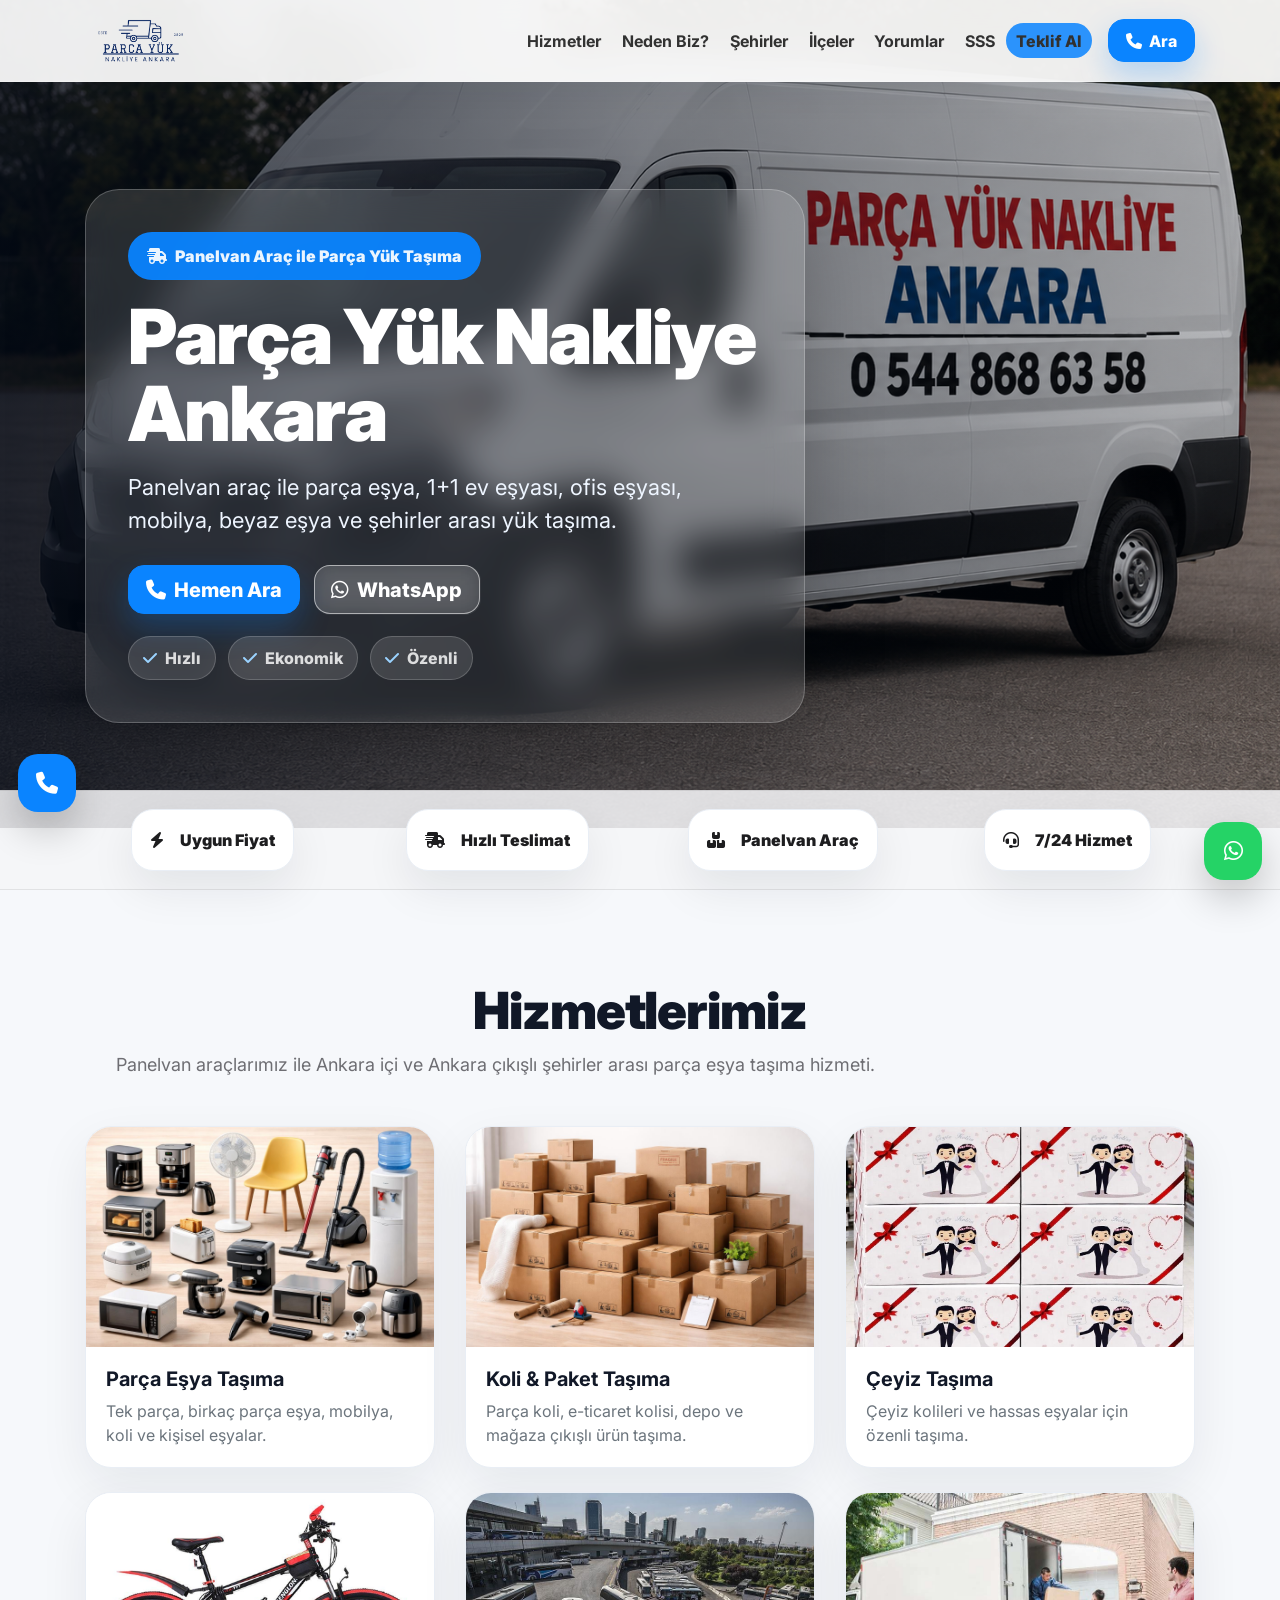
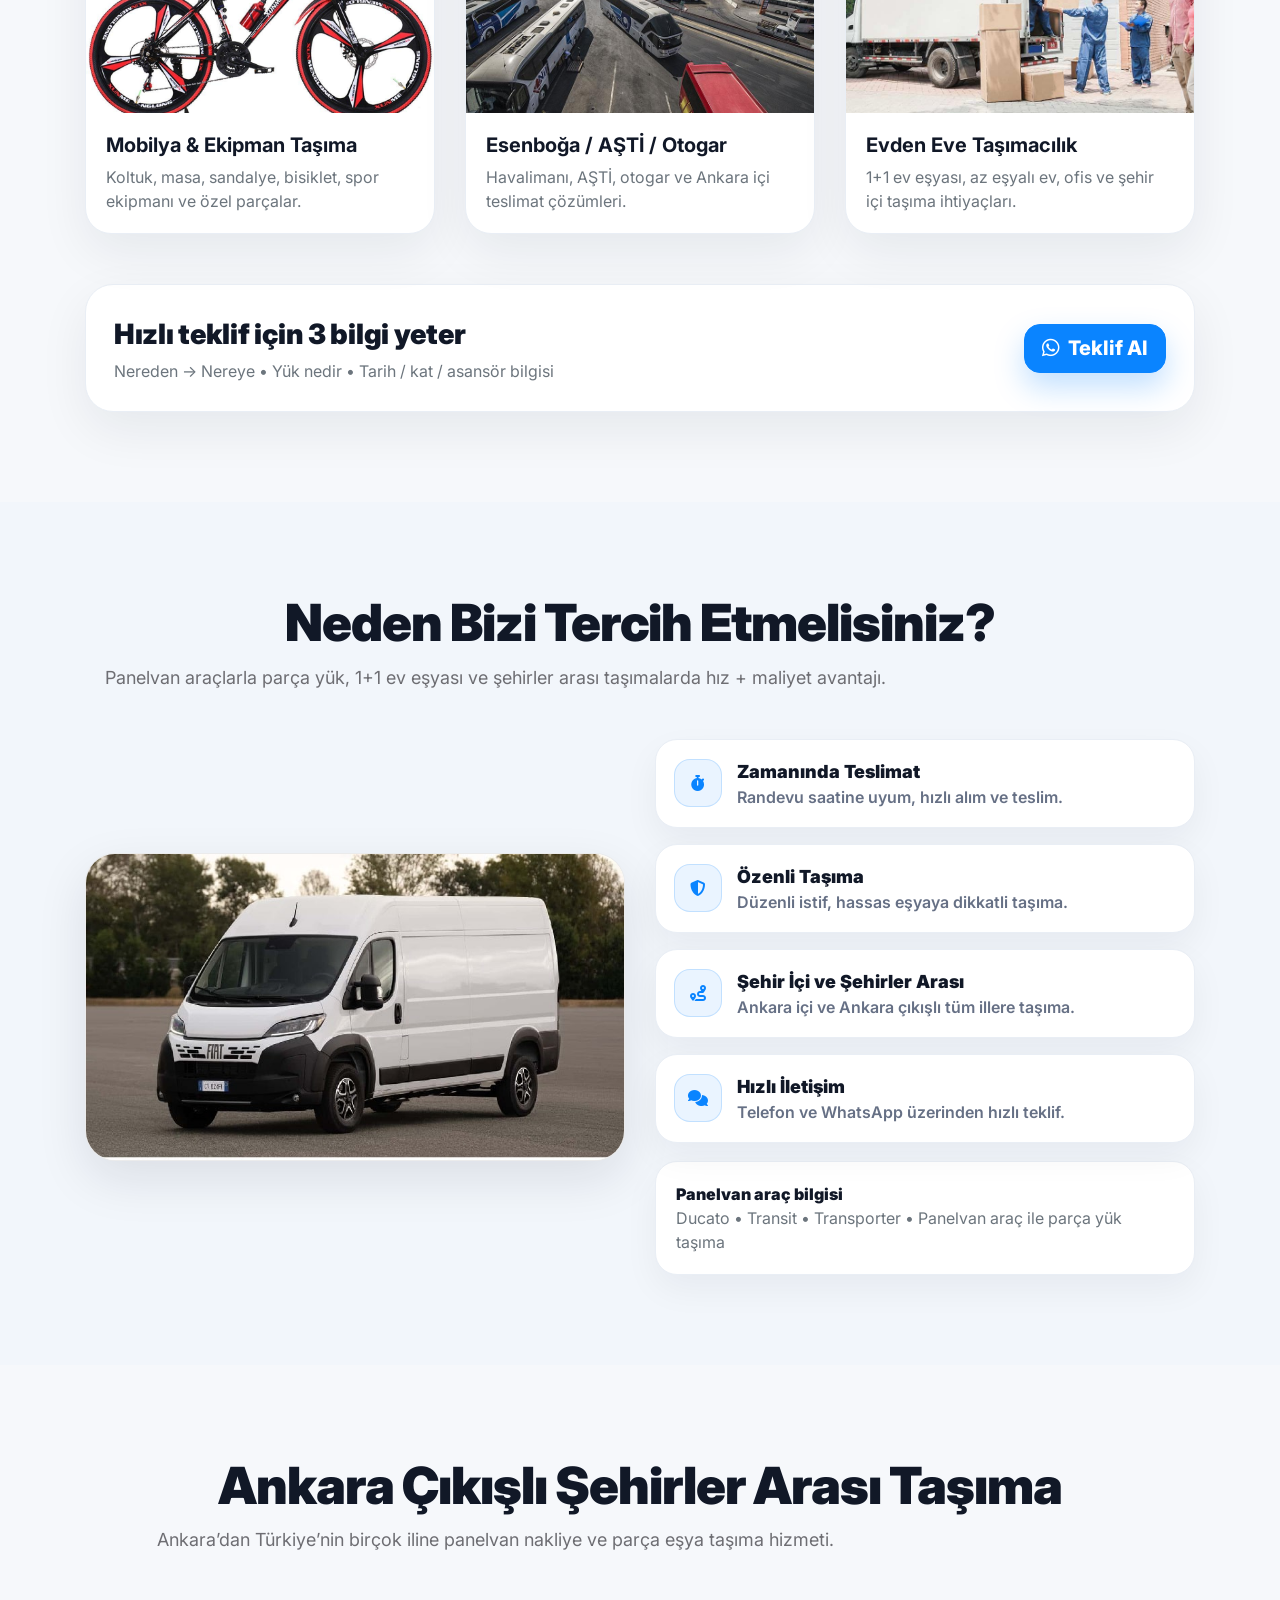
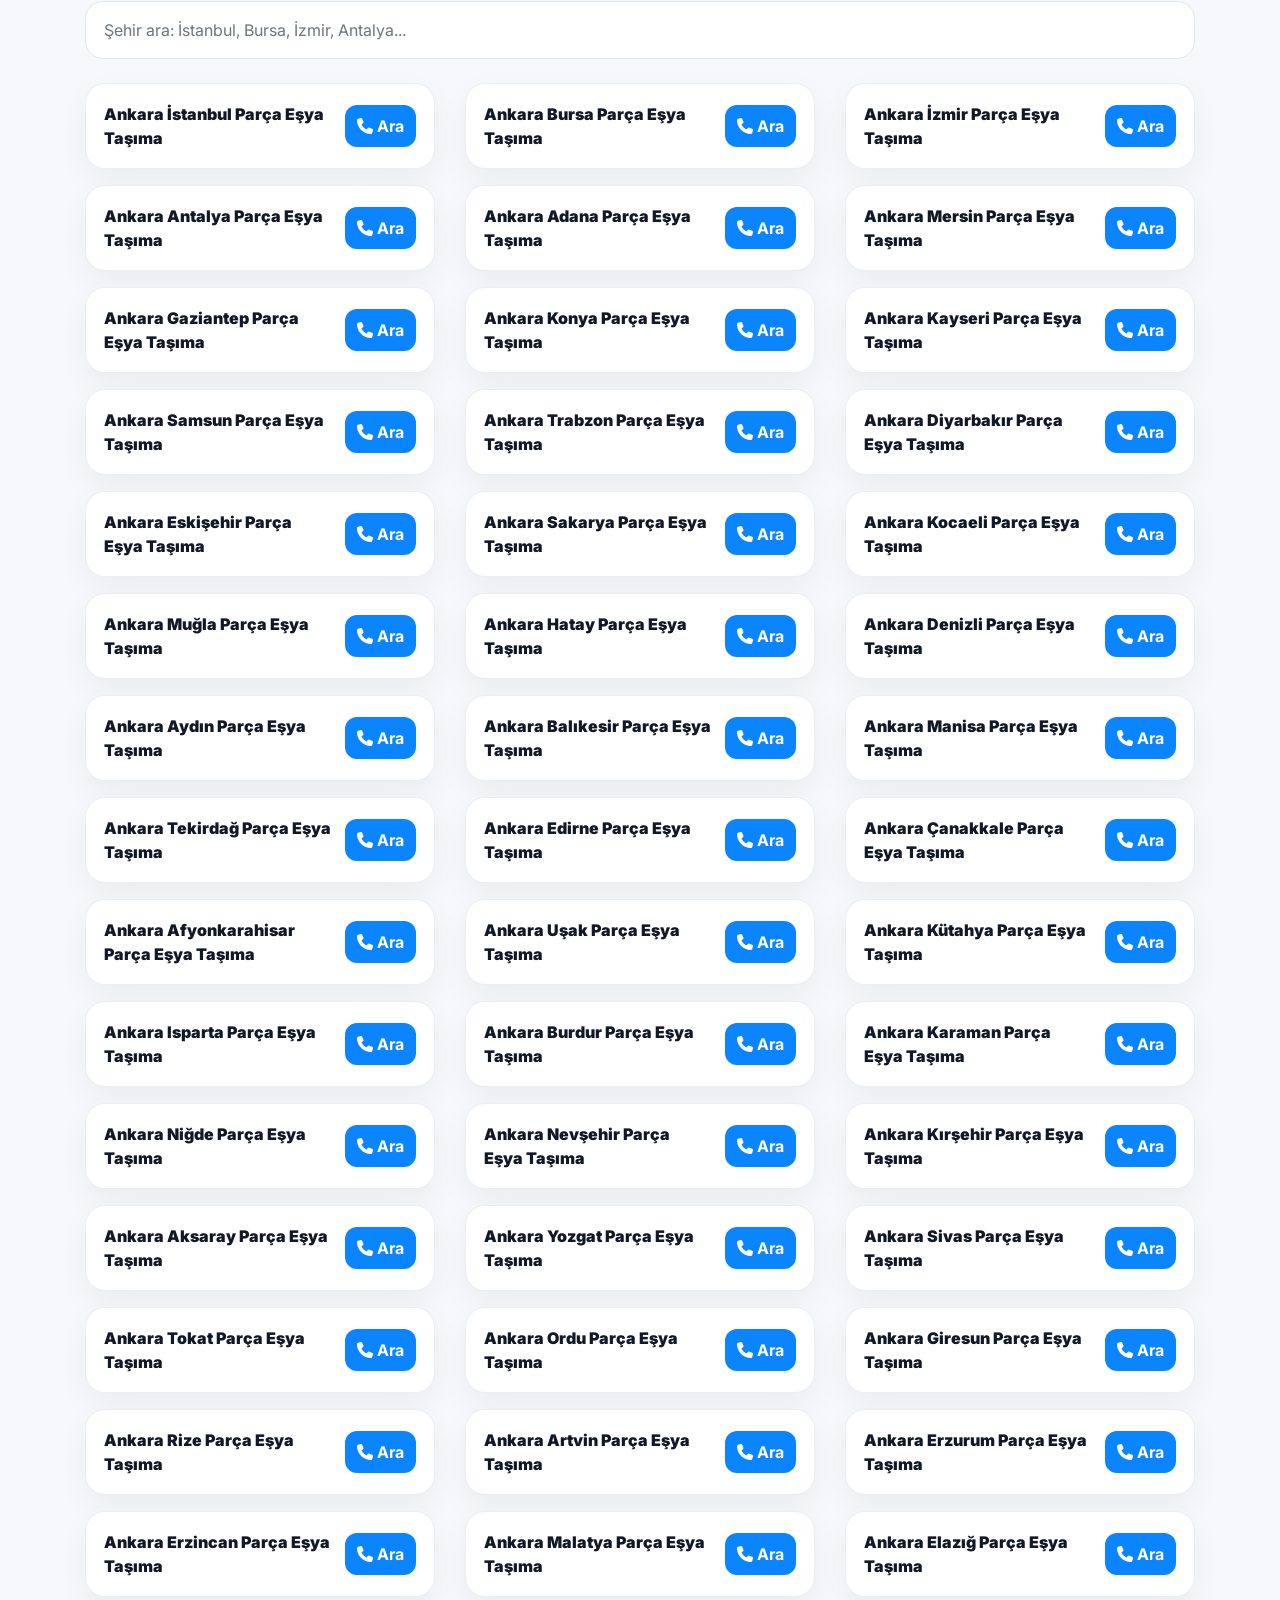
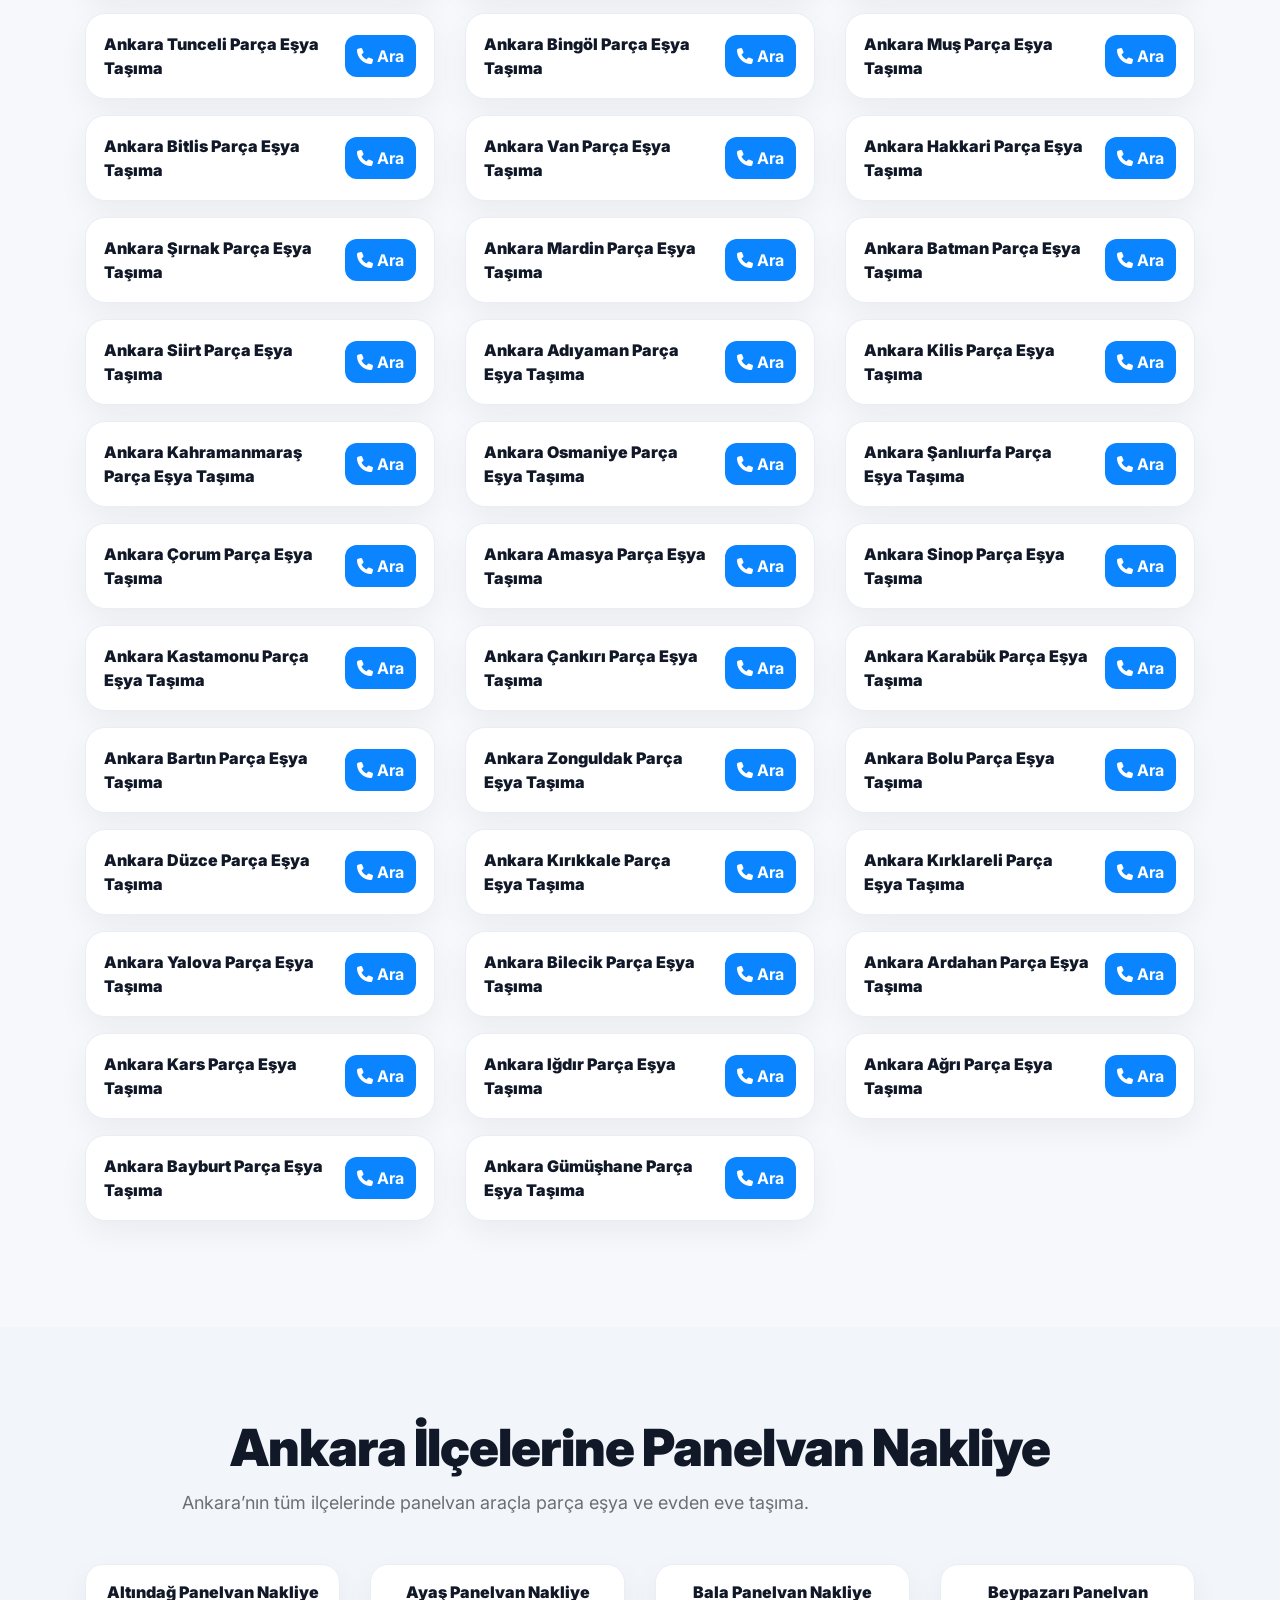
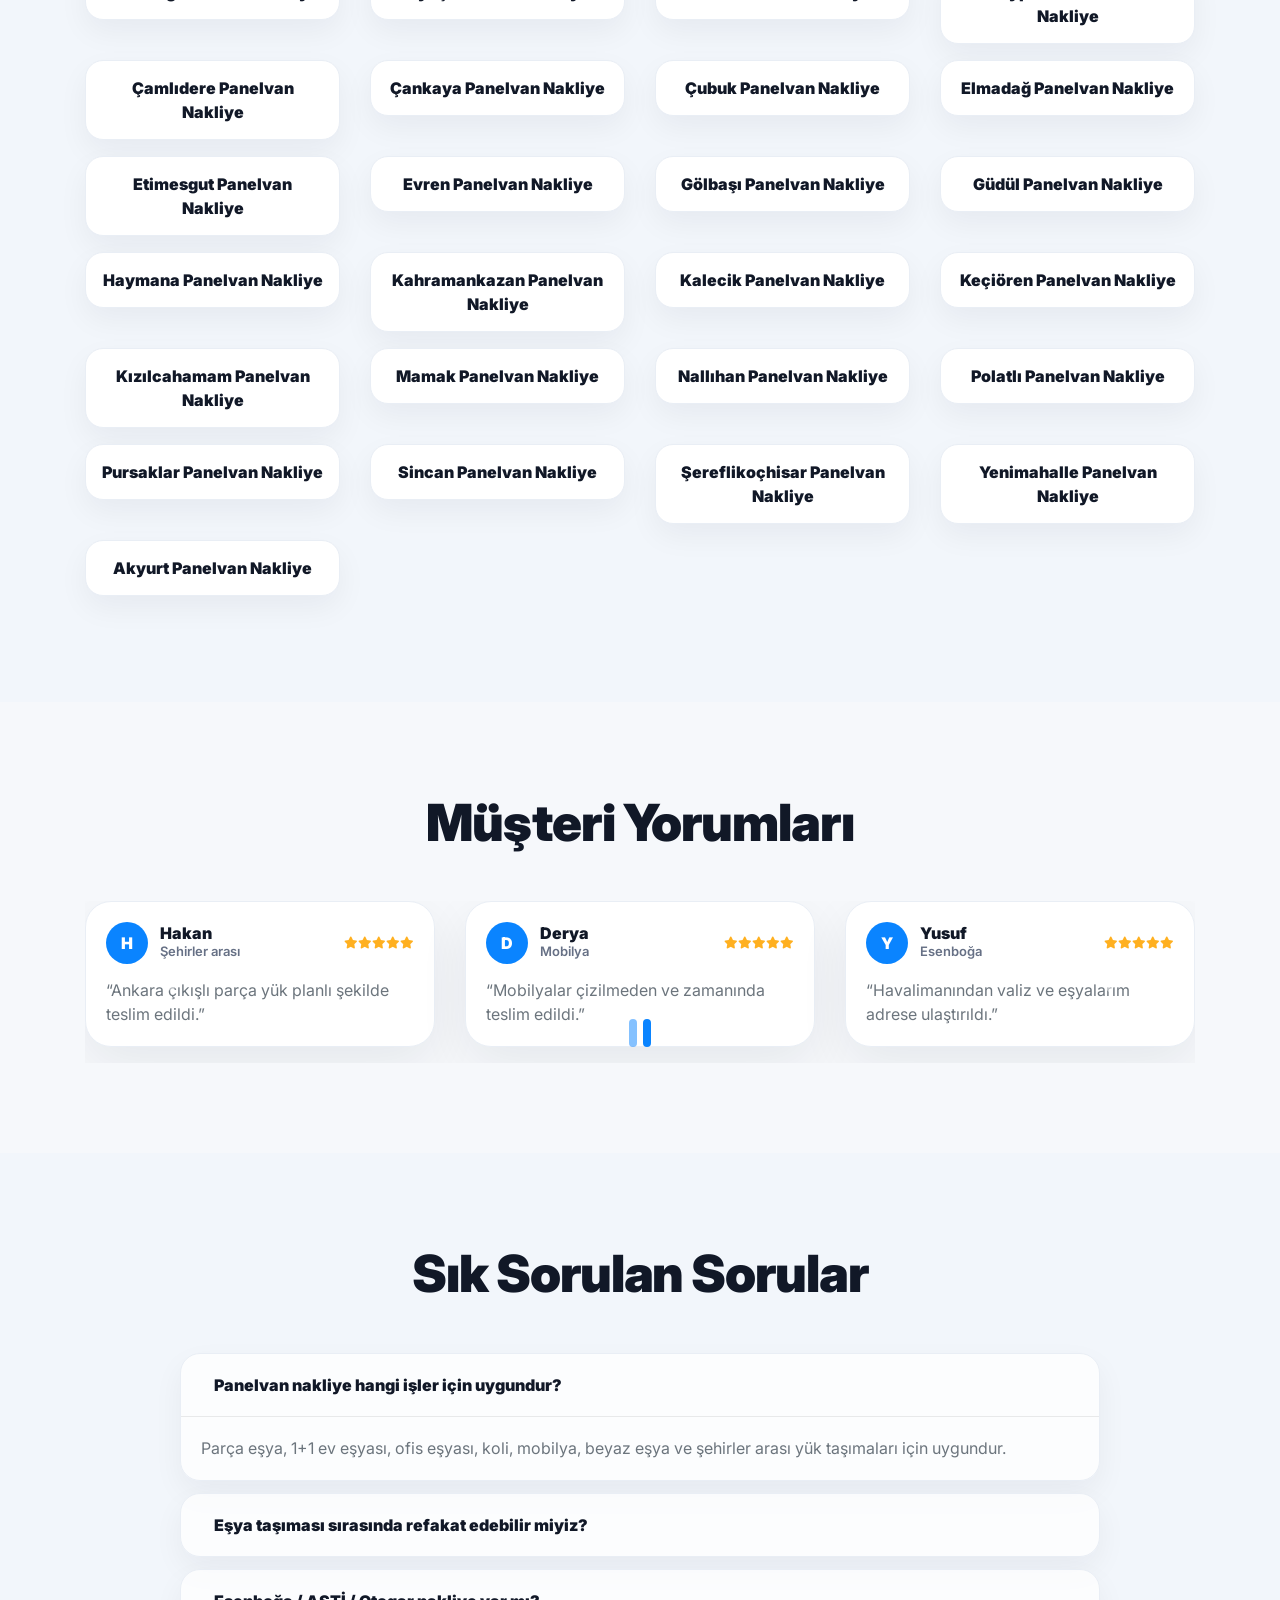
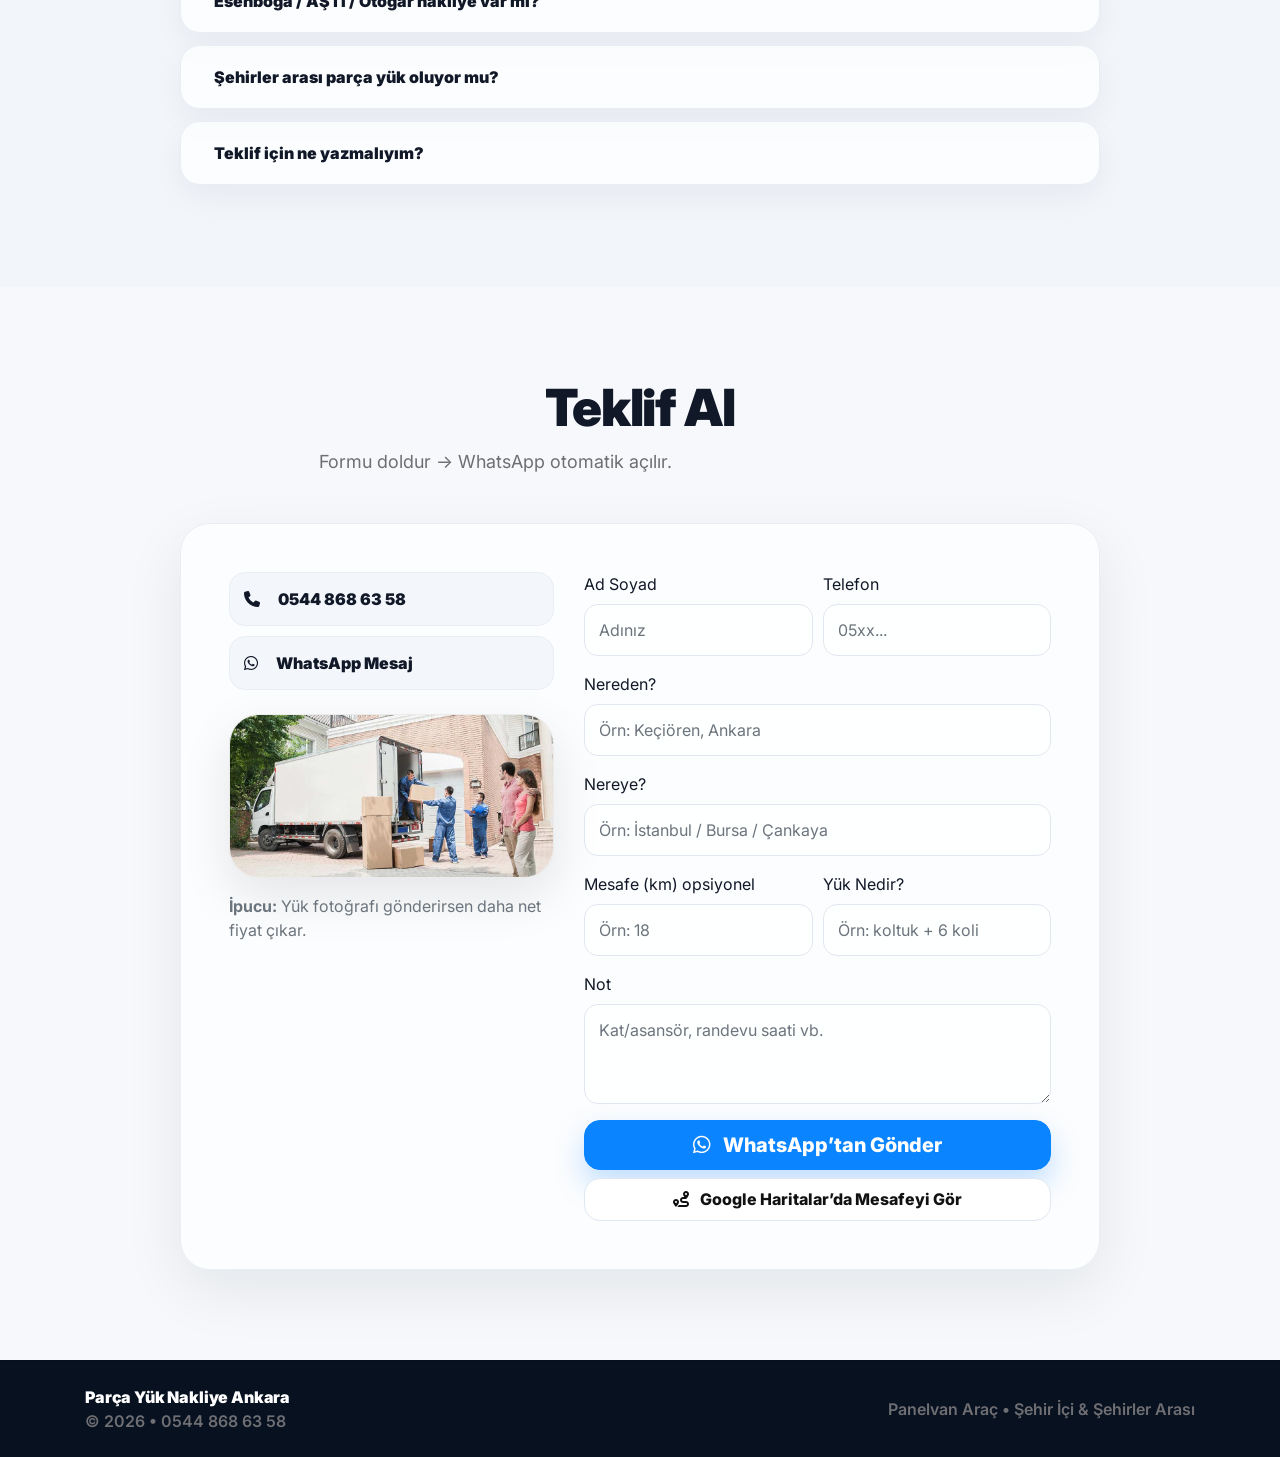
==== index.html @ 5ef54aff "fggf" ====
<!doctype html>
<html lang="tr">
<head>
  <meta charset="utf-8">
  <meta name="viewport" content="width=device-width, initial-scale=1, shrink-to-fit=no">

  <title>Parça Yük Nakliye Ankara | Panelvan Araç ile Eşya Taşıma</title>
  <meta name="description" content="Parça Yük Nakliye Ankara: Panelvan araç ile parça eşya, 1+1 ev eşyası, ofis, mobilya, beyaz eşya, koli ve şehirler arası nakliye. Esenboğa, AŞTİ/Otogar ve Ankara çıkışlı tüm illere hızlı teklif.">
  <meta name="keywords" content="parça yük nakliye ankara, panelvan nakliye ankara, parça eşya taşıma ankara, ankara panelvan taşıma, 1+1 ev eşyası taşıma, evden eve taşımacılık, ofis taşıma, mobilya taşıma, beyaz eşya taşıma, ducato nakliye, transit nakliye, transporter nakliye, kamyonet nakliye, ankara istanbul parça eşya taşıma, ankara bursa parça eşya taşıma">
  <meta name="robots" content="index,follow,max-image-preview:large,max-snippet:-1,max-video-preview:-1">
  <meta name="theme-color" content="#0A84FF">
  <link rel="canonical" href="https://parcayuknakliyeankara.com/">

  <meta property="og:type" content="website">
  <meta property="og:site_name" content="Parça Yük Nakliye Ankara">
  <meta property="og:title" content="Parça Yük Nakliye Ankara | Panelvan Araç ile Eşya Taşıma">
  <meta property="og:description" content="Panelvan araç ile Ankara içi ve Ankara çıkışlı şehirler arası parça eşya taşıma. Hemen arayın, hızlı teklif alın.">
  <meta property="og:url" content="https://parcayuknakliyeankara.com/">
  <meta property="og:image" content="https://parcayuknakliyeankara.com/assets/img/bannerss.png">
  <meta property="og:image:width" content="1200">
  <meta property="og:image:height" content="630">

  <meta name="twitter:card" content="summary_large_image">
  <meta name="twitter:title" content="Parça Yük Nakliye Ankara">
  <meta name="twitter:description" content="Panelvan araç ile parça eşya, 1+1 ev, ofis, mobilya ve beyaz eşya taşıma.">
  <meta name="twitter:image" content="https://parcayuknakliyeankara.com/assets/img/bannerss.png">

  <link rel="icon" href="assets/img/logof.png" sizes="any">
  <link rel="icon" type="image/png" sizes="32x32" href="/assets/img/logof.png">
  <link rel="icon" type="image/png" sizes="16x16" href="/assets/img/logof.png">
  <link rel="apple-touch-icon" sizes="180x180" href="/assets/img/logof.png">

  <link rel="preconnect" href="https://fonts.googleapis.com">
  <link href="https://fonts.googleapis.com/css2?family=Inter:wght@400;500;600;700;800;900&display=swap" rel="stylesheet">
  <link rel="stylesheet" href="https://cdnjs.cloudflare.com/ajax/libs/font-awesome/6.5.0/css/all.min.css">
  <link rel="stylesheet" href="https://cdn.jsdelivr.net/npm/bootstrap@4.6.2/dist/css/bootstrap.min.css">
  <link rel="stylesheet" href="assets/css/style.css">

  <script async src="https://www.googletagmanager.com/gtag/js?id=AW-17874354293"></script>
  <script>
    window.dataLayer = window.dataLayer || [];
    function gtag(){dataLayer.push(arguments);}
    gtag('js', new Date());
    gtag('config', 'AW-17874354293');
  </script>

  <script type="application/ld+json">
{
  "@context": "https://schema.org",
  "@type": "MovingCompany",
  "name": "Parça Yük Nakliye Ankara",
  "url": "https://parcayuknakliyeankara.com/",
  "telephone": "+905448686358",
  "image": "https://parcayuknakliyeankara.com/assets/img/bannerss.png",
  "logo": "https://parcayuknakliyeankara.com/assets/img/logof.png",
  "address": {
    "@type": "PostalAddress",
    "addressLocality": "Ankara",
    "addressCountry": "TR"
  },
  "areaServed": [
    {
      "@type": "City",
      "name": "Ankara"
    },
    {
      "@type": "City",
      "name": "İstanbul"
    },
    {
      "@type": "City",
      "name": "Bursa"
    },
    {
      "@type": "City",
      "name": "İzmir"
    },
    {
      "@type": "City",
      "name": "Antalya"
    },
    {
      "@type": "City",
      "name": "Adana"
    },
    {
      "@type": "City",
      "name": "Mersin"
    },
    {
      "@type": "City",
      "name": "Gaziantep"
    },
    {
      "@type": "City",
      "name": "Konya"
    },
    {
      "@type": "City",
      "name": "Kayseri"
    },
    {
      "@type": "City",
      "name": "Samsun"
    },
    {
      "@type": "City",
      "name": "Trabzon"
    },
    {
      "@type": "City",
      "name": "Diyarbakır"
    },
    {
      "@type": "City",
      "name": "Eskişehir"
    },
    {
      "@type": "City",
      "name": "Sakarya"
    },
    {
      "@type": "City",
      "name": "Kocaeli"
    },
    {
      "@type": "City",
      "name": "Muğla"
    },
    {
      "@type": "City",
      "name": "Hatay"
    },
    {
      "@type": "City",
      "name": "Denizli"
    },
    {
      "@type": "City",
      "name": "Aydın"
    },
    {
      "@type": "City",
      "name": "Balıkesir"
    },
    {
      "@type": "City",
      "name": "Manisa"
    },
    {
      "@type": "City",
      "name": "Tekirdağ"
    },
    {
      "@type": "City",
      "name": "Edirne"
    },
    {
      "@type": "City",
      "name": "Çanakkale"
    },
    {
      "@type": "City",
      "name": "Afyonkarahisar"
    },
    {
      "@type": "City",
      "name": "Uşak"
    },
    {
      "@type": "City",
      "name": "Kütahya"
    },
    {
      "@type": "City",
      "name": "Isparta"
    },
    {
      "@type": "City",
      "name": "Burdur"
    },
    {
      "@type": "City",
      "name": "Karaman"
    },
    {
      "@type": "City",
      "name": "Niğde"
    },
    {
      "@type": "City",
      "name": "Nevşehir"
    },
    {
      "@type": "City",
      "name": "Kırşehir"
    },
    {
      "@type": "City",
      "name": "Aksaray"
    },
    {
      "@type": "City",
      "name": "Yozgat"
    },
    {
      "@type": "City",
      "name": "Sivas"
    },
    {
      "@type": "City",
      "name": "Tokat"
    },
    {
      "@type": "City",
      "name": "Ordu"
    },
    {
      "@type": "City",
      "name": "Giresun"
    },
    {
      "@type": "City",
      "name": "Rize"
    },
    {
      "@type": "City",
      "name": "Artvin"
    },
    {
      "@type": "City",
      "name": "Erzurum"
    },
    {
      "@type": "City",
      "name": "Erzincan"
    },
    {
      "@type": "City",
      "name": "Malatya"
    },
    {
      "@type": "City",
      "name": "Elazığ"
    },
    {
      "@type": "City",
      "name": "Tunceli"
    },
    {
      "@type": "City",
      "name": "Bingöl"
    },
    {
      "@type": "City",
      "name": "Muş"
    },
    {
      "@type": "City",
      "name": "Bitlis"
    },
    {
      "@type": "City",
      "name": "Van"
    },
    {
      "@type": "City",
      "name": "Hakkari"
    },
    {
      "@type": "City",
      "name": "Şırnak"
    },
    {
      "@type": "City",
      "name": "Mardin"
    },
    {
      "@type": "City",
      "name": "Batman"
    },
    {
      "@type": "City",
      "name": "Siirt"
    },
    {
      "@type": "City",
      "name": "Adıyaman"
    },
    {
      "@type": "City",
      "name": "Kilis"
    },
    {
      "@type": "City",
      "name": "Kahramanmaraş"
    },
    {
      "@type": "City",
      "name": "Osmaniye"
    },
    {
      "@type": "City",
      "name": "Şanlıurfa"
    },
    {
      "@type": "City",
      "name": "Çorum"
    },
    {
      "@type": "City",
      "name": "Amasya"
    },
    {
      "@type": "City",
      "name": "Sinop"
    },
    {
      "@type": "City",
      "name": "Kastamonu"
    },
    {
      "@type": "City",
      "name": "Çankırı"
    },
    {
      "@type": "City",
      "name": "Karabük"
    },
    {
      "@type": "City",
      "name": "Bartın"
    },
    {
      "@type": "City",
      "name": "Zonguldak"
    },
    {
      "@type": "City",
      "name": "Bolu"
    },
    {
      "@type": "City",
      "name": "Düzce"
    },
    {
      "@type": "City",
      "name": "Kırıkkale"
    },
    {
      "@type": "City",
      "name": "Kırklareli"
    },
    {
      "@type": "City",
      "name": "Yalova"
    },
    {
      "@type": "City",
      "name": "Bilecik"
    },
    {
      "@type": "City",
      "name": "Ardahan"
    },
    {
      "@type": "City",
      "name": "Kars"
    },
    {
      "@type": "City",
      "name": "Iğdır"
    },
    {
      "@type": "City",
      "name": "Ağrı"
    },
    {
      "@type": "City",
      "name": "Bayburt"
    },
    {
      "@type": "City",
      "name": "Gümüşhane"
    }
  ],
  "makesOffer": [
    {
      "@type": "Offer",
      "name": "Panelvan Nakliye"
    },
    {
      "@type": "Offer",
      "name": "Parça Eşya Taşıma"
    },
    {
      "@type": "Offer",
      "name": "1+1 Ev Eşyası Taşıma"
    },
    {
      "@type": "Offer",
      "name": "Evden Eve Taşımacılık"
    },
    {
      "@type": "Offer",
      "name": "Ofis Taşıma"
    },
    {
      "@type": "Offer",
      "name": "Mobilya Taşıma"
    },
    {
      "@type": "Offer",
      "name": "Beyaz Eşya Taşıma"
    },
    {
      "@type": "Offer",
      "name": "Ankara Çıkışlı Şehirler Arası Parça Yük"
    }
  ]
}
  </script>
  <script type="application/ld+json">
{
  "@context": "https://schema.org",
  "@type": "FAQPage",
  "mainEntity": [
    {
      "@type": "Question",
      "name": "Panelvan nakliye hangi işler için uygundur?",
      "acceptedAnswer": {
        "@type": "Answer",
        "text": "Panelvan nakliye; parça eşya, 1+1 ev eşyası, ofis eşyası, mobilya, beyaz eşya, koltuk, koli ve şehirler arası yük taşımaları için uygundur."
      }
    },
    {
      "@type": "Question",
      "name": "Ankara İstanbul parça eşya taşıma yapıyor musunuz?",
      "acceptedAnswer": {
        "@type": "Answer",
        "text": "Evet. Ankara çıkışlı İstanbul, Bursa, İzmir, Antalya, Mersin ve birçok ile parça eşya taşıma hizmeti verilir."
      }
    },
    {
      "@type": "Question",
      "name": "Teklif için hangi bilgiler gerekir?",
      "acceptedAnswer": {
        "@type": "Answer",
        "text": "Nereden, nereye, taşınacak yük, kat ve asansör bilgisi, tarih ve saat bilgisi fiyatlandırma için yeterlidir."
      }
    }
  ]
}
  </script>

  <style>
    body{font-family:'Inter',Arial,sans-serif;background:#f6f8fb;color:#111827;}
    .nav-apple{background:rgba(255,255,255,.92);backdrop-filter:blur(18px);box-shadow:0 10px 35px rgba(15,23,42,.07);}
    .nav-cta{background:#0A84FF;color:#fff!important;border-radius:14px;padding:10px 16px!important;}
    .btn-ios{background:#0A84FF;color:#fff!important;border-radius:16px;font-weight:800;box-shadow:0 14px 30px rgba(10,132,255,.25);}
    .btn-ios-outline{border:1px solid rgba(255,255,255,.55);color:#fff!important;border-radius:16px;font-weight:800;background:rgba(255,255,255,.12);}
    .hero-cover{position:relative;min-height:760px;background-size:cover;background-position:center;display:flex;align-items:center;overflow:hidden;}
    .hero-bg-fallback{position:absolute;inset:0;width:100%;height:100%;object-fit:cover;z-index:0;}
    .hero-overlay{position:absolute;inset:0;background:linear-gradient(90deg,rgba(3,10,23,.80),rgba(3,10,23,.45),rgba(3,10,23,.20));z-index:1;}
    .hero-center{position:relative;z-index:2;}
    .hero-card{max-width:720px;background:rgba(255,255,255,.13);border:1px solid rgba(255,255,255,.22);backdrop-filter:blur(18px);border-radius:34px;padding:42px;box-shadow:0 30px 80px rgba(0,0,0,.22);color:#fff;}
    .hero-badge{display:inline-flex;align-items:center;background:rgba(10,132,255,.95);padding:11px 18px;border-radius:999px;font-weight:900;margin-bottom:18px;}
    .hero-title{font-size:clamp(42px,6vw,76px);line-height:1.02;font-weight:900;letter-spacing:-2px;margin-bottom:18px;}
    .hero-sub{font-size:22px;color:#eef5ff;margin-bottom:28px;}
    .hero-actions{display:flex;gap:14px;flex-wrap:wrap;}
    .hero-mini{display:flex;gap:12px;flex-wrap:wrap;margin-top:22px;}
    .hero-mini span{background:rgba(255,255,255,.13);border:1px solid rgba(255,255,255,.18);border-radius:999px;padding:9px 14px;font-weight:800;}
    .mini-strip{position:relative;margin-top:-38px;z-index:4;}
    .strip-item{background:#fff;border-radius:22px;padding:18px;font-weight:900;box-shadow:0 18px 45px rgba(15,23,42,.08);border:1px solid #e9eef5;}
    .section-pad{padding:90px 0;}
    .section-soft{background:#f2f6fb;}
    .sec-title{font-size:clamp(34px,4vw,54px);font-weight:900;letter-spacing:-1.4px;}
    .sec-sub{font-size:18px;color:#667085;max-width:820px;margin:auto;}
    .ios-card{border:1px solid #e9eef5;border-radius:26px;overflow:hidden;box-shadow:0 18px 50px rgba(15,23,42,.07);transition:.25s ease;}
    .ios-card:hover{transform:translateY(-7px);box-shadow:0 26px 70px rgba(15,23,42,.12);}
    .ios-card .card-img-top{height:220px;object-fit:cover;}
    .ios-callout{background:#fff;border:1px solid #e9eef5;border-radius:28px;padding:28px;margin-top:26px;box-shadow:0 18px 50px rgba(15,23,42,.07);}
    .callout-title{font-size:28px;font-weight:900;}
    .img-shell{border-radius:30px;overflow:hidden;box-shadow:0 18px 50px rgba(15,23,42,.10);}
    .img-shell img{width:100%;height:auto;}
    .why-grid{display:grid;gap:16px;}
    .why-item{display:flex;gap:15px;background:#fff;border:1px solid #e9eef5;border-radius:22px;padding:18px;box-shadow:0 14px 35px rgba(15,23,42,.05);}
    .why-ic{width:48px;height:48px;background:#eaf4ff;color:#0A84FF;border-radius:16px;display:grid;place-items:center;flex:0 0 48px;}
    .why-title{font-weight:900;font-size:18px;}
    .why-sub{color:#667085;}
    .mini-spec{background:#fff;border:1px solid #e9eef5;border-radius:22px;padding:20px;margin-top:18px;box-shadow:0 14px 35px rgba(15,23,42,.05);}
    .mini-spec-title{font-weight:900;}
    .t-head{display:flex;gap:12px;align-items:center;margin-bottom:14px;}
    .t-av{width:42px;height:42px;background:#0A84FF;color:#fff;border-radius:50%;display:grid;place-items:center;font-weight:900;}
    .t-name{font-weight:900;}
    .t-sub{font-size:13px;color:#667085;}
    .t-stars{margin-left:auto;color:#ffb020;font-size:12px;}
    .ios-ind li{background:#0A84FF;}
    .ios-acc .card{border:1px solid #e9eef5!important;border-radius:20px!important;margin-bottom:12px;overflow:hidden;box-shadow:0 12px 30px rgba(15,23,42,.05);}
    .ios-acc .btn-link{color:#111827;font-weight:900;text-decoration:none;}
    .ios-form-card{border-radius:30px;border:1px solid #e9eef5;box-shadow:0 20px 60px rgba(15,23,42,.08);}
    .info-chip{background:#f3f7fc;border:1px solid #e9eef5;border-radius:16px;padding:14px;margin-bottom:10px;font-weight:900;}
    .info-chip a{color:#111827;}
    .form-ios{border-radius:14px;border:1px solid #e1e7ef;padding:13px 14px;height:auto;}
    .city-card{display:flex;align-items:center;justify-content:space-between;gap:14px;background:#fff;color:#111827!important;border:1px solid #e9eef5;border-radius:20px;padding:18px;text-decoration:none!important;box-shadow:0 12px 30px rgba(15,23,42,.05);transition:.22s ease;height:100%;}
    .city-card:hover{transform:translateY(-4px);box-shadow:0 18px 45px rgba(15,23,42,.09);}
    .city-card span{font-weight:900;}
    .city-card b{background:#0A84FF;color:#fff;border-radius:12px;padding:9px 12px;white-space:nowrap;}
    .city-search{border-radius:18px;border:1px solid #dfe7f1;padding:16px 18px;margin-bottom:24px;height:auto;}
    .district-card{display:block;text-align:center;background:#fff;color:#111827!important;border:1px solid #e9eef5;border-radius:18px;padding:15px;font-weight:900;text-decoration:none!important;box-shadow:0 12px 30px rgba(15,23,42,.05);transition:.22s ease;}
    .district-card:hover{transform:translateY(-4px);color:#0A84FF!important;}
    .footer-apple{background:#07111f;color:#cbd5e1;}
    .f-title{font-weight:900;color:#fff;}
    .float-btn{position:fixed;right:18px;width:58px;height:58px;border-radius:20px;display:grid;place-items:center;color:#fff;z-index:99;box-shadow:0 18px 38px rgba(0,0,0,.20);font-size:22px;}
    .float-call{bottom:88px;background:#0A84FF;}
    .float-wa{bottom:20px;background:#25D366;}
    .hidden{display:none!important;}
    @media(max-width:768px){
      .hero-cover{min-height:690px;}
      .hero-card{padding:28px;border-radius:26px;}
      .hero-title{letter-spacing:-1px;}
      .hero-actions .btn{width:100%;}
      .section-pad{padding:64px 0;}
    }
  
/* ==============================
   ✅ MOBİL DÜZELTME - HERO / NAV / TAŞMA
   ============================== */
html,
body{
  max-width:100%;
  overflow-x:hidden;
}

.navbar.nav-apple{
  min-height:82px;
}

.navbar-toggler{
  border-radius:14px;
  padding:10px 13px;
  border:1px solid #d7dee8;
  background:#fff;
}

.navbar-toggler:focus{
  outline:none;
  box-shadow:0 0 0 4px rgba(10,132,255,.12);
}

.hero-cover{
  margin-top:0;
}

.hero-card{
  word-break:normal;
  overflow-wrap:break-word;
}

@media(max-width:768px){

  body{
    background:#f6f8fb;
  }

  .navbar.nav-apple{
    padding:10px 0!important;
  }

  .navbar .container{
    width:100%;
    padding-left:16px;
    padding-right:16px;
  }

  .navbar-brand{
    padding:0!important;
    margin:0!important;
  }

  .navbar-brand img{
    width:92px!important;
    max-height:50px;
    object-fit:contain;
  }

  .navbar-collapse{
    background:#fff;
    margin-top:12px;
    padding:14px;
    border-radius:20px;
    box-shadow:0 18px 45px rgba(15,23,42,.12);
  }

  .navbar-nav .nav-link{
    padding:12px 10px!important;
    font-weight:800;
    border-bottom:1px solid #eef2f7;
  }

  .navbar-nav .nav-item:last-child .nav-link{
    border-bottom:0;
  }

  .hero-cover{
    min-height:auto!important;
    height:auto!important;
    padding-top:112px!important;
    padding-bottom:38px!important;
    display:block!important;
    background-position:center top!important;
  }

  .hero-bg-fallback{
    height:100%!important;
    object-fit:cover!important;
    object-position:center top!important;
  }

  .hero-overlay{
    background:
      linear-gradient(180deg,
      rgba(3,10,23,.48) 0%,
      rgba(3,10,23,.68) 35%,
      rgba(3,10,23,.86) 100%)!important;
  }

  .hero-center{
    padding-top:0!important;
    padding-left:14px!important;
    padding-right:14px!important;
  }

  .hero-card{
    width:100%!important;
    max-width:100%!important;
    padding:22px 18px 24px!important;
    border-radius:24px!important;
    background:rgba(8,16,30,.66)!important;
    backdrop-filter:blur(12px)!important;
    box-shadow:0 18px 46px rgba(0,0,0,.18)!important;
    border:1px solid rgba(255,255,255,.18)!important;
  }

  .hero-badge{
    display:flex!important;
    width:100%!important;
    justify-content:center!important;
    text-align:center!important;
    font-size:14px!important;
    line-height:1.35!important;
    padding:11px 12px!important;
    border-radius:18px!important;
    margin-bottom:18px!important;
  }

  .hero-title{
    font-size:40px!important;
    line-height:1.03!important;
    letter-spacing:-1.4px!important;
    margin:0 0 16px!important;
  }

  .hero-sub{
    font-size:18px!important;
    line-height:1.62!important;
    margin-bottom:22px!important;
  }

  .hero-actions{
    display:grid!important;
    grid-template-columns:1fr!important;
    gap:12px!important;
  }

  .hero-actions .btn{
    width:100%!important;
    min-height:54px!important;
    justify-content:center!important;
    margin:0!important;
    padding:14px 16px!important;
    font-size:18px!important;
    border-radius:16px!important;
  }

  .hero-mini{
    display:grid!important;
    grid-template-columns:1fr 1fr!important;
    gap:10px!important;
    margin-top:18px!important;
  }

  .hero-mini span{
    width:100%!important;
    text-align:center!important;
    font-size:14px!important;
    padding:9px 10px!important;
    border-radius:14px!important;
  }

  .hero-mini span:last-child{
    grid-column:1 / -1;
  }

  .mini-strip{
    margin-top:0!important;
    padding-top:18px!important;
    position:relative!important;
    z-index:2!important;
  }

  .mini-strip .row{
    margin-left:-8px!important;
    margin-right:-8px!important;
  }

  .mini-strip [class*="col-"]{
    padding-left:8px!important;
    padding-right:8px!important;
  }

  .strip-item{
    min-height:76px!important;
    display:flex!important;
    align-items:center!important;
    justify-content:center!important;
    flex-direction:column!important;
    gap:4px!important;
    font-size:15px!important;
    line-height:1.25!important;
    padding:14px 8px!important;
    border-radius:20px!important;
  }

  .section-pad{
    padding:58px 0!important;
  }

  .sec-title{
    font-size:32px!important;
    line-height:1.15!important;
    letter-spacing:-.8px!important;
  }

  .sec-sub{
    font-size:16px!important;
    line-height:1.6!important;
  }

  .ios-card .card-img-top{
    height:190px!important;
  }

  .callout-title{
    font-size:24px!important;
  }

  .city-card{
    padding:15px!important;
    border-radius:18px!important;
  }

  .city-card span{
    font-size:15px!important;
    line-height:1.35!important;
  }

  .city-card b{
    padding:8px 10px!important;
    font-size:13px!important;
  }

  .float-btn{
    width:54px!important;
    height:54px!important;
    border-radius:18px!important;
    right:14px!important;
  }

  .float-call{
    bottom:20px!important;
  }

  .float-wa{
    bottom:20px!important;
  }
}

@media(max-width:430px){
  .hero-cover{
    padding-top:104px!important;
  }

  .hero-card{
    padding:20px 16px 22px!important;
  }

  .hero-title{
    font-size:36px!important;
  }

  .hero-sub{
    font-size:17px!important;
  }

  .hero-badge{
    font-size:13px!important;
  }

  .navbar-brand img{
    width:86px!important;
  }
}

@media(max-width:360px){
  .hero-title{
    font-size:32px!important;
  }

  .hero-sub{
    font-size:16px!important;
  }
}

  </style>
</head>

<body data-spy="scroll" data-target="#mainNav" data-offset="84" class="scrollspy-body">

  <nav id="mainNav" class="navbar navbar-expand-lg navbar-light fixed-top nav-apple">
    <div class="container">
      <a class="navbar-brand font-weight-bold" href="#home">
        <img style="width:110px;" src="assets/img/logom.png" alt="Parça Yük Nakliye Ankara Logo">
      </a>

      <button class="navbar-toggler" type="button" data-toggle="collapse" data-target="#navMenu">
        <span class="navbar-toggler-icon"></span>
      </button>

      <div class="collapse navbar-collapse" id="navMenu">
        <ul class="navbar-nav ml-auto">
          <li class="nav-item"><a class="nav-link" href="#services">Hizmetler</a></li>
          <li class="nav-item"><a class="nav-link" href="#why">Neden Biz?</a></li>
          <li class="nav-item"><a class="nav-link" href="#sehirler">Şehirler</a></li>
          <li class="nav-item"><a class="nav-link" href="#ilceler">İlçeler</a></li>
          <li class="nav-item"><a class="nav-link" href="#testimonials">Yorumlar</a></li>
          <li class="nav-item"><a class="nav-link" href="#faq">SSS</a></li>
          <li class="nav-item"><a class="nav-link nav-cta" href="#contact">Teklif Al</a></li>
        </ul>

        <a class="btn btn-ios ml-lg-3 mt-3 mt-lg-0" href="tel:05448686358">
          <i class="fa-solid fa-phone mr-1"></i> Ara
        </a>
      </div>
    </div>
  </nav>

  <header id="home" class="hero hero-cover" style="background-image:url('assets/img/bannerss.png');">
    <img class="hero-bg-fallback" src="assets/img/bannerss.png" alt="Panelvan araç ile parça yük taşıma" loading="eager">
    <div class="hero-overlay"></div>

    <div class="container hero-center">
      <div class="hero-card">
        <div class="hero-badge">
          <i class="fa-solid fa-truck-fast mr-2"></i>Panelvan Araç ile Parça Yük Taşıma
        </div>

        <h1 class="hero-title">Parça Yük Nakliye Ankara</h1>

        <p class="hero-sub">
          Panelvan araç ile parça eşya, 1+1 ev eşyası, ofis eşyası, mobilya, beyaz eşya ve şehirler arası yük taşıma.
        </p>

        <div class="hero-actions">
          <a class="btn btn-ios btn-lg" href="tel:05448686358">
            <i class="fa-solid fa-phone mr-2"></i>Hemen Ara
          </a>

          <a class="btn btn-ios-outline btn-lg" target="_blank"
            href="https://wa.me/905448686358?text=Merhaba%2C%20Par%C3%A7a%20Y%C3%BCk%20Nakliye%20Ankara%27dan%20teklif%20almak%20istiyorum.%0A%0ANereden%20%E2%86%92%20Nereye%3A%20%0AY%C3%BCk%3A%20%0ATarih%3A%20">
            <i class="fa-brands fa-whatsapp mr-2"></i>WhatsApp
          </a>
        </div>

        <div class="hero-mini">
          <span><i class="fa-solid fa-check mr-2"></i>Hızlı</span>
          <span><i class="fa-solid fa-check mr-2"></i>Ekonomik</span>
          <span><i class="fa-solid fa-check mr-2"></i>Özenli</span>
        </div>
      </div>
    </div>
  </header>

  <section class="mini-strip">
    <div class="container">
      <div class="row text-center">
        <div class="col-6 col-md-3 mb-3 mb-md-0"><div class="strip-item"><i class="fa-solid fa-bolt mr-2"></i>Uygun Fiyat</div></div>
        <div class="col-6 col-md-3 mb-3 mb-md-0"><div class="strip-item"><i class="fa-solid fa-truck-fast mr-2"></i>Hızlı Teslimat</div></div>
        <div class="col-6 col-md-3"><div class="strip-item"><i class="fa-solid fa-boxes-stacked mr-2"></i>Panelvan Araç</div></div>
        <div class="col-6 col-md-3"><div class="strip-item"><i class="fa-solid fa-headset mr-2"></i>7/24 Hizmet</div></div>
      </div>
    </div>
  </section>

  <section id="services" class="section-pad">
    <div class="container">
      <div class="sec-head text-center mb-5">
        <h2 class="sec-title">Hizmetlerimiz</h2>
        <p class="sec-sub">Panelvan araçlarımız ile Ankara içi ve Ankara çıkışlı şehirler arası parça eşya taşıma hizmeti.</p>
      </div>

      <div class="row">
        <div class="col-md-6 col-lg-4 mb-4">
          <div class="card ios-card h-100">
            <img class="card-img-top" src="assets/img/kucukesya.jpeg" alt="Parça eşya taşıma Ankara">
            <div class="card-body">
              <h5 class="font-weight-bold">Parça Eşya Taşıma</h5>
              <p class="text-muted mb-0">Tek parça, birkaç parça eşya, mobilya, koli ve kişisel eşyalar.</p>
            </div>
          </div>
        </div>

        <div class="col-md-6 col-lg-4 mb-4">
          <div class="card ios-card h-100">
            <img class="card-img-top" src="assets/img/koli.jpeg" alt="Koli taşıma Ankara">
            <div class="card-body">
              <h5 class="font-weight-bold">Koli & Paket Taşıma</h5>
              <p class="text-muted mb-0">Parça koli, e-ticaret kolisi, depo ve mağaza çıkışlı ürün taşıma.</p>
            </div>
          </div>
        </div>

        <div class="col-md-6 col-lg-4 mb-4">
          <div class="card ios-card h-100">
            <img class="card-img-top" src="assets/img/ceyızz.jpeg" alt="Çeyiz taşıma Ankara">
            <div class="card-body">
              <h5 class="font-weight-bold">Çeyiz Taşıma</h5>
              <p class="text-muted mb-0">Çeyiz kolileri ve hassas eşyalar için özenli taşıma.</p>
            </div>
          </div>
        </div>

        <div class="col-md-6 col-lg-4 mb-4">
          <div class="card ios-card h-100">
            <img class="card-img-top" src="assets/img/bisikler.jpg" alt="Mobilya ve ekipman taşıma Ankara">
            <div class="card-body">
              <h5 class="font-weight-bold">Mobilya & Ekipman Taşıma</h5>
              <p class="text-muted mb-0">Koltuk, masa, sandalye, bisiklet, spor ekipmanı ve özel parçalar.</p>
            </div>
          </div>
        </div>

        <div class="col-md-6 col-lg-4 mb-4">
          <div class="card ios-card h-100">
            <img class="card-img-top" src="assets/img/otogartr.jpg" alt="Esenboğa AŞTİ nakliye">
            <div class="card-body">
              <h5 class="font-weight-bold">Esenboğa / AŞTİ / Otogar</h5>
              <p class="text-muted mb-0">Havalimanı, AŞTİ, otogar ve Ankara içi teslimat çözümleri.</p>
            </div>
          </div>
        </div>

        <div class="col-md-6 col-lg-4 mb-4">
          <div class="card ios-card h-100">
            <img class="card-img-top" src="assets/img/Evden-Eve-Nakliyat.jpg" alt="Evden eve taşımacılık Ankara">
            <div class="card-body">
              <h5 class="font-weight-bold">Evden Eve Taşımacılık</h5>
              <p class="text-muted mb-0">1+1 ev eşyası, az eşyalı ev, ofis ve şehir içi taşıma ihtiyaçları.</p>
            </div>
          </div>
        </div>
      </div>

      <div class="ios-callout">
        <div class="row align-items-center">
          <div class="col-lg-8">
            <div class="callout-title">Hızlı teklif için 3 bilgi yeter</div>
            <div class="callout-sub text-muted">Nereden → Nereye • Yük nedir • Tarih / kat / asansör bilgisi</div>
          </div>
          <div class="col-lg-4 text-lg-right mt-3 mt-lg-0">
            <a class="btn btn-ios btn-lg" href="#contact"><i class="fa-brands fa-whatsapp mr-2"></i>Teklif Al</a>
          </div>
        </div>
      </div>
    </div>
  </section>

  <section id="why" class="section-pad section-soft">
    <div class="container">
      <div class="sec-head text-center mb-5">
        <h2 class="sec-title">Neden Bizi Tercih Etmelisiniz?</h2>
        <p class="sec-sub">Panelvan araçlarla parça yük, 1+1 ev eşyası ve şehirler arası taşımalarda hız + maliyet avantajı.</p>
      </div>

      <div class="row align-items-center">
        <div class="col-lg-6 mb-4 mb-lg-0">
          <div class="img-shell">
            <img src="assets/img/fiat-ducato-2024-min.jpg" alt="Panelvan nakliye Ankara">
          </div>
        </div>

        <div class="col-lg-6">
          <div class="why-grid">
            <div class="why-item"><div class="why-ic"><i class="fa-solid fa-stopwatch"></i></div><div><div class="why-title">Zamanında Teslimat</div><div class="why-sub">Randevu saatine uyum, hızlı alım ve teslim.</div></div></div>
            <div class="why-item"><div class="why-ic"><i class="fa-solid fa-shield-halved"></i></div><div><div class="why-title">Özenli Taşıma</div><div class="why-sub">Düzenli istif, hassas eşyaya dikkatli taşıma.</div></div></div>
            <div class="why-item"><div class="why-ic"><i class="fa-solid fa-route"></i></div><div><div class="why-title">Şehir İçi ve Şehirler Arası</div><div class="why-sub">Ankara içi ve Ankara çıkışlı tüm illere taşıma.</div></div></div>
            <div class="why-item"><div class="why-ic"><i class="fa-solid fa-comments"></i></div><div><div class="why-title">Hızlı İletişim</div><div class="why-sub">Telefon ve WhatsApp üzerinden hızlı teklif.</div></div></div>
          </div>

          <div class="mini-spec">
            <div class="mini-spec-title">Panelvan araç bilgisi</div>
            <div class="mini-spec-sub text-muted">Ducato • Transit • Transporter • Panelvan araç ile parça yük taşıma</div>
          </div>
        </div>
      </div>
    </div>
  </section>

  <section id="sehirler" class="section-pad">
    <div class="container">
      <div class="sec-head text-center mb-5">
        <h2 class="sec-title">Ankara Çıkışlı Şehirler Arası Taşıma</h2>
        <p class="sec-sub">Ankara’dan Türkiye’nin birçok iline panelvan nakliye ve parça eşya taşıma hizmeti.</p>
      </div>

      <input id="citySearch" class="form-control city-search" type="text" placeholder="Şehir ara: İstanbul, Bursa, İzmir, Antalya...">

      <div class="row" id="cityList">
        <div class="col-md-6 col-lg-4 mb-3 city-item" data-city="ankara i̇stanbul parça eşya taşıma panelvan nakliye">
          <a href="tel:05448686358" class="city-card">
            <span>Ankara İstanbul Parça Eşya Taşıma</span>
            <b><i class="fa-solid fa-phone"></i> Ara</b>
          </a>
        </div>
        <div class="col-md-6 col-lg-4 mb-3 city-item" data-city="ankara bursa parça eşya taşıma panelvan nakliye">
          <a href="tel:05448686358" class="city-card">
            <span>Ankara Bursa Parça Eşya Taşıma</span>
            <b><i class="fa-solid fa-phone"></i> Ara</b>
          </a>
        </div>
        <div class="col-md-6 col-lg-4 mb-3 city-item" data-city="ankara i̇zmir parça eşya taşıma panelvan nakliye">
          <a href="tel:05448686358" class="city-card">
            <span>Ankara İzmir Parça Eşya Taşıma</span>
            <b><i class="fa-solid fa-phone"></i> Ara</b>
          </a>
        </div>
        <div class="col-md-6 col-lg-4 mb-3 city-item" data-city="ankara antalya parça eşya taşıma panelvan nakliye">
          <a href="tel:05448686358" class="city-card">
            <span>Ankara Antalya Parça Eşya Taşıma</span>
            <b><i class="fa-solid fa-phone"></i> Ara</b>
          </a>
        </div>
        <div class="col-md-6 col-lg-4 mb-3 city-item" data-city="ankara adana parça eşya taşıma panelvan nakliye">
          <a href="tel:05448686358" class="city-card">
            <span>Ankara Adana Parça Eşya Taşıma</span>
            <b><i class="fa-solid fa-phone"></i> Ara</b>
          </a>
        </div>
        <div class="col-md-6 col-lg-4 mb-3 city-item" data-city="ankara mersin parça eşya taşıma panelvan nakliye">
          <a href="tel:05448686358" class="city-card">
            <span>Ankara Mersin Parça Eşya Taşıma</span>
            <b><i class="fa-solid fa-phone"></i> Ara</b>
          </a>
        </div>
        <div class="col-md-6 col-lg-4 mb-3 city-item" data-city="ankara gaziantep parça eşya taşıma panelvan nakliye">
          <a href="tel:05448686358" class="city-card">
            <span>Ankara Gaziantep Parça Eşya Taşıma</span>
            <b><i class="fa-solid fa-phone"></i> Ara</b>
          </a>
        </div>
        <div class="col-md-6 col-lg-4 mb-3 city-item" data-city="ankara konya parça eşya taşıma panelvan nakliye">
          <a href="tel:05448686358" class="city-card">
            <span>Ankara Konya Parça Eşya Taşıma</span>
            <b><i class="fa-solid fa-phone"></i> Ara</b>
          </a>
        </div>
        <div class="col-md-6 col-lg-4 mb-3 city-item" data-city="ankara kayseri parça eşya taşıma panelvan nakliye">
          <a href="tel:05448686358" class="city-card">
            <span>Ankara Kayseri Parça Eşya Taşıma</span>
            <b><i class="fa-solid fa-phone"></i> Ara</b>
          </a>
        </div>
        <div class="col-md-6 col-lg-4 mb-3 city-item" data-city="ankara samsun parça eşya taşıma panelvan nakliye">
          <a href="tel:05448686358" class="city-card">
            <span>Ankara Samsun Parça Eşya Taşıma</span>
            <b><i class="fa-solid fa-phone"></i> Ara</b>
          </a>
        </div>
        <div class="col-md-6 col-lg-4 mb-3 city-item" data-city="ankara trabzon parça eşya taşıma panelvan nakliye">
          <a href="tel:05448686358" class="city-card">
            <span>Ankara Trabzon Parça Eşya Taşıma</span>
            <b><i class="fa-solid fa-phone"></i> Ara</b>
          </a>
        </div>
        <div class="col-md-6 col-lg-4 mb-3 city-item" data-city="ankara diyarbakır parça eşya taşıma panelvan nakliye">
          <a href="tel:05448686358" class="city-card">
            <span>Ankara Diyarbakır Parça Eşya Taşıma</span>
            <b><i class="fa-solid fa-phone"></i> Ara</b>
          </a>
        </div>
        <div class="col-md-6 col-lg-4 mb-3 city-item" data-city="ankara eskişehir parça eşya taşıma panelvan nakliye">
          <a href="tel:05448686358" class="city-card">
            <span>Ankara Eskişehir Parça Eşya Taşıma</span>
            <b><i class="fa-solid fa-phone"></i> Ara</b>
          </a>
        </div>
        <div class="col-md-6 col-lg-4 mb-3 city-item" data-city="ankara sakarya parça eşya taşıma panelvan nakliye">
          <a href="tel:05448686358" class="city-card">
            <span>Ankara Sakarya Parça Eşya Taşıma</span>
            <b><i class="fa-solid fa-phone"></i> Ara</b>
          </a>
        </div>
        <div class="col-md-6 col-lg-4 mb-3 city-item" data-city="ankara kocaeli parça eşya taşıma panelvan nakliye">
          <a href="tel:05448686358" class="city-card">
            <span>Ankara Kocaeli Parça Eşya Taşıma</span>
            <b><i class="fa-solid fa-phone"></i> Ara</b>
          </a>
        </div>
        <div class="col-md-6 col-lg-4 mb-3 city-item" data-city="ankara muğla parça eşya taşıma panelvan nakliye">
          <a href="tel:05448686358" class="city-card">
            <span>Ankara Muğla Parça Eşya Taşıma</span>
            <b><i class="fa-solid fa-phone"></i> Ara</b>
          </a>
        </div>
        <div class="col-md-6 col-lg-4 mb-3 city-item" data-city="ankara hatay parça eşya taşıma panelvan nakliye">
          <a href="tel:05448686358" class="city-card">
            <span>Ankara Hatay Parça Eşya Taşıma</span>
            <b><i class="fa-solid fa-phone"></i> Ara</b>
          </a>
        </div>
        <div class="col-md-6 col-lg-4 mb-3 city-item" data-city="ankara denizli parça eşya taşıma panelvan nakliye">
          <a href="tel:05448686358" class="city-card">
            <span>Ankara Denizli Parça Eşya Taşıma</span>
            <b><i class="fa-solid fa-phone"></i> Ara</b>
          </a>
        </div>
        <div class="col-md-6 col-lg-4 mb-3 city-item" data-city="ankara aydın parça eşya taşıma panelvan nakliye">
          <a href="tel:05448686358" class="city-card">
            <span>Ankara Aydın Parça Eşya Taşıma</span>
            <b><i class="fa-solid fa-phone"></i> Ara</b>
          </a>
        </div>
        <div class="col-md-6 col-lg-4 mb-3 city-item" data-city="ankara balıkesir parça eşya taşıma panelvan nakliye">
          <a href="tel:05448686358" class="city-card">
            <span>Ankara Balıkesir Parça Eşya Taşıma</span>
            <b><i class="fa-solid fa-phone"></i> Ara</b>
          </a>
        </div>
        <div class="col-md-6 col-lg-4 mb-3 city-item" data-city="ankara manisa parça eşya taşıma panelvan nakliye">
          <a href="tel:05448686358" class="city-card">
            <span>Ankara Manisa Parça Eşya Taşıma</span>
            <b><i class="fa-solid fa-phone"></i> Ara</b>
          </a>
        </div>
        <div class="col-md-6 col-lg-4 mb-3 city-item" data-city="ankara tekirdağ parça eşya taşıma panelvan nakliye">
          <a href="tel:05448686358" class="city-card">
            <span>Ankara Tekirdağ Parça Eşya Taşıma</span>
            <b><i class="fa-solid fa-phone"></i> Ara</b>
          </a>
        </div>
        <div class="col-md-6 col-lg-4 mb-3 city-item" data-city="ankara edirne parça eşya taşıma panelvan nakliye">
          <a href="tel:05448686358" class="city-card">
            <span>Ankara Edirne Parça Eşya Taşıma</span>
            <b><i class="fa-solid fa-phone"></i> Ara</b>
          </a>
        </div>
        <div class="col-md-6 col-lg-4 mb-3 city-item" data-city="ankara çanakkale parça eşya taşıma panelvan nakliye">
          <a href="tel:05448686358" class="city-card">
            <span>Ankara Çanakkale Parça Eşya Taşıma</span>
            <b><i class="fa-solid fa-phone"></i> Ara</b>
          </a>
        </div>
        <div class="col-md-6 col-lg-4 mb-3 city-item" data-city="ankara afyonkarahisar parça eşya taşıma panelvan nakliye">
          <a href="tel:05448686358" class="city-card">
            <span>Ankara Afyonkarahisar Parça Eşya Taşıma</span>
            <b><i class="fa-solid fa-phone"></i> Ara</b>
          </a>
        </div>
        <div class="col-md-6 col-lg-4 mb-3 city-item" data-city="ankara uşak parça eşya taşıma panelvan nakliye">
          <a href="tel:05448686358" class="city-card">
            <span>Ankara Uşak Parça Eşya Taşıma</span>
            <b><i class="fa-solid fa-phone"></i> Ara</b>
          </a>
        </div>
        <div class="col-md-6 col-lg-4 mb-3 city-item" data-city="ankara kütahya parça eşya taşıma panelvan nakliye">
          <a href="tel:05448686358" class="city-card">
            <span>Ankara Kütahya Parça Eşya Taşıma</span>
            <b><i class="fa-solid fa-phone"></i> Ara</b>
          </a>
        </div>
        <div class="col-md-6 col-lg-4 mb-3 city-item" data-city="ankara isparta parça eşya taşıma panelvan nakliye">
          <a href="tel:05448686358" class="city-card">
            <span>Ankara Isparta Parça Eşya Taşıma</span>
            <b><i class="fa-solid fa-phone"></i> Ara</b>
          </a>
        </div>
        <div class="col-md-6 col-lg-4 mb-3 city-item" data-city="ankara burdur parça eşya taşıma panelvan nakliye">
          <a href="tel:05448686358" class="city-card">
            <span>Ankara Burdur Parça Eşya Taşıma</span>
            <b><i class="fa-solid fa-phone"></i> Ara</b>
          </a>
        </div>
        <div class="col-md-6 col-lg-4 mb-3 city-item" data-city="ankara karaman parça eşya taşıma panelvan nakliye">
          <a href="tel:05448686358" class="city-card">
            <span>Ankara Karaman Parça Eşya Taşıma</span>
            <b><i class="fa-solid fa-phone"></i> Ara</b>
          </a>
        </div>
        <div class="col-md-6 col-lg-4 mb-3 city-item" data-city="ankara niğde parça eşya taşıma panelvan nakliye">
          <a href="tel:05448686358" class="city-card">
            <span>Ankara Niğde Parça Eşya Taşıma</span>
            <b><i class="fa-solid fa-phone"></i> Ara</b>
          </a>
        </div>
        <div class="col-md-6 col-lg-4 mb-3 city-item" data-city="ankara nevşehir parça eşya taşıma panelvan nakliye">
          <a href="tel:05448686358" class="city-card">
            <span>Ankara Nevşehir Parça Eşya Taşıma</span>
            <b><i class="fa-solid fa-phone"></i> Ara</b>
          </a>
        </div>
        <div class="col-md-6 col-lg-4 mb-3 city-item" data-city="ankara kırşehir parça eşya taşıma panelvan nakliye">
          <a href="tel:05448686358" class="city-card">
            <span>Ankara Kırşehir Parça Eşya Taşıma</span>
            <b><i class="fa-solid fa-phone"></i> Ara</b>
          </a>
        </div>
        <div class="col-md-6 col-lg-4 mb-3 city-item" data-city="ankara aksaray parça eşya taşıma panelvan nakliye">
          <a href="tel:05448686358" class="city-card">
            <span>Ankara Aksaray Parça Eşya Taşıma</span>
            <b><i class="fa-solid fa-phone"></i> Ara</b>
          </a>
        </div>
        <div class="col-md-6 col-lg-4 mb-3 city-item" data-city="ankara yozgat parça eşya taşıma panelvan nakliye">
          <a href="tel:05448686358" class="city-card">
            <span>Ankara Yozgat Parça Eşya Taşıma</span>
            <b><i class="fa-solid fa-phone"></i> Ara</b>
          </a>
        </div>
        <div class="col-md-6 col-lg-4 mb-3 city-item" data-city="ankara sivas parça eşya taşıma panelvan nakliye">
          <a href="tel:05448686358" class="city-card">
            <span>Ankara Sivas Parça Eşya Taşıma</span>
            <b><i class="fa-solid fa-phone"></i> Ara</b>
          </a>
        </div>
        <div class="col-md-6 col-lg-4 mb-3 city-item" data-city="ankara tokat parça eşya taşıma panelvan nakliye">
          <a href="tel:05448686358" class="city-card">
            <span>Ankara Tokat Parça Eşya Taşıma</span>
            <b><i class="fa-solid fa-phone"></i> Ara</b>
          </a>
        </div>
        <div class="col-md-6 col-lg-4 mb-3 city-item" data-city="ankara ordu parça eşya taşıma panelvan nakliye">
          <a href="tel:05448686358" class="city-card">
            <span>Ankara Ordu Parça Eşya Taşıma</span>
            <b><i class="fa-solid fa-phone"></i> Ara</b>
          </a>
        </div>
        <div class="col-md-6 col-lg-4 mb-3 city-item" data-city="ankara giresun parça eşya taşıma panelvan nakliye">
          <a href="tel:05448686358" class="city-card">
            <span>Ankara Giresun Parça Eşya Taşıma</span>
            <b><i class="fa-solid fa-phone"></i> Ara</b>
          </a>
        </div>
        <div class="col-md-6 col-lg-4 mb-3 city-item" data-city="ankara rize parça eşya taşıma panelvan nakliye">
          <a href="tel:05448686358" class="city-card">
            <span>Ankara Rize Parça Eşya Taşıma</span>
            <b><i class="fa-solid fa-phone"></i> Ara</b>
          </a>
        </div>
        <div class="col-md-6 col-lg-4 mb-3 city-item" data-city="ankara artvin parça eşya taşıma panelvan nakliye">
          <a href="tel:05448686358" class="city-card">
            <span>Ankara Artvin Parça Eşya Taşıma</span>
            <b><i class="fa-solid fa-phone"></i> Ara</b>
          </a>
        </div>
        <div class="col-md-6 col-lg-4 mb-3 city-item" data-city="ankara erzurum parça eşya taşıma panelvan nakliye">
          <a href="tel:05448686358" class="city-card">
            <span>Ankara Erzurum Parça Eşya Taşıma</span>
            <b><i class="fa-solid fa-phone"></i> Ara</b>
          </a>
        </div>
        <div class="col-md-6 col-lg-4 mb-3 city-item" data-city="ankara erzincan parça eşya taşıma panelvan nakliye">
          <a href="tel:05448686358" class="city-card">
            <span>Ankara Erzincan Parça Eşya Taşıma</span>
            <b><i class="fa-solid fa-phone"></i> Ara</b>
          </a>
        </div>
        <div class="col-md-6 col-lg-4 mb-3 city-item" data-city="ankara malatya parça eşya taşıma panelvan nakliye">
          <a href="tel:05448686358" class="city-card">
            <span>Ankara Malatya Parça Eşya Taşıma</span>
            <b><i class="fa-solid fa-phone"></i> Ara</b>
          </a>
        </div>
        <div class="col-md-6 col-lg-4 mb-3 city-item" data-city="ankara elazığ parça eşya taşıma panelvan nakliye">
          <a href="tel:05448686358" class="city-card">
            <span>Ankara Elazığ Parça Eşya Taşıma</span>
            <b><i class="fa-solid fa-phone"></i> Ara</b>
          </a>
        </div>
        <div class="col-md-6 col-lg-4 mb-3 city-item" data-city="ankara tunceli parça eşya taşıma panelvan nakliye">
          <a href="tel:05448686358" class="city-card">
            <span>Ankara Tunceli Parça Eşya Taşıma</span>
            <b><i class="fa-solid fa-phone"></i> Ara</b>
          </a>
        </div>
        <div class="col-md-6 col-lg-4 mb-3 city-item" data-city="ankara bingöl parça eşya taşıma panelvan nakliye">
          <a href="tel:05448686358" class="city-card">
            <span>Ankara Bingöl Parça Eşya Taşıma</span>
            <b><i class="fa-solid fa-phone"></i> Ara</b>
          </a>
        </div>
        <div class="col-md-6 col-lg-4 mb-3 city-item" data-city="ankara muş parça eşya taşıma panelvan nakliye">
          <a href="tel:05448686358" class="city-card">
            <span>Ankara Muş Parça Eşya Taşıma</span>
            <b><i class="fa-solid fa-phone"></i> Ara</b>
          </a>
        </div>
        <div class="col-md-6 col-lg-4 mb-3 city-item" data-city="ankara bitlis parça eşya taşıma panelvan nakliye">
          <a href="tel:05448686358" class="city-card">
            <span>Ankara Bitlis Parça Eşya Taşıma</span>
            <b><i class="fa-solid fa-phone"></i> Ara</b>
          </a>
        </div>
        <div class="col-md-6 col-lg-4 mb-3 city-item" data-city="ankara van parça eşya taşıma panelvan nakliye">
          <a href="tel:05448686358" class="city-card">
            <span>Ankara Van Parça Eşya Taşıma</span>
            <b><i class="fa-solid fa-phone"></i> Ara</b>
          </a>
        </div>
        <div class="col-md-6 col-lg-4 mb-3 city-item" data-city="ankara hakkari parça eşya taşıma panelvan nakliye">
          <a href="tel:05448686358" class="city-card">
            <span>Ankara Hakkari Parça Eşya Taşıma</span>
            <b><i class="fa-solid fa-phone"></i> Ara</b>
          </a>
        </div>
        <div class="col-md-6 col-lg-4 mb-3 city-item" data-city="ankara şırnak parça eşya taşıma panelvan nakliye">
          <a href="tel:05448686358" class="city-card">
            <span>Ankara Şırnak Parça Eşya Taşıma</span>
            <b><i class="fa-solid fa-phone"></i> Ara</b>
          </a>
        </div>
        <div class="col-md-6 col-lg-4 mb-3 city-item" data-city="ankara mardin parça eşya taşıma panelvan nakliye">
          <a href="tel:05448686358" class="city-card">
            <span>Ankara Mardin Parça Eşya Taşıma</span>
            <b><i class="fa-solid fa-phone"></i> Ara</b>
          </a>
        </div>
        <div class="col-md-6 col-lg-4 mb-3 city-item" data-city="ankara batman parça eşya taşıma panelvan nakliye">
          <a href="tel:05448686358" class="city-card">
            <span>Ankara Batman Parça Eşya Taşıma</span>
            <b><i class="fa-solid fa-phone"></i> Ara</b>
          </a>
        </div>
        <div class="col-md-6 col-lg-4 mb-3 city-item" data-city="ankara siirt parça eşya taşıma panelvan nakliye">
          <a href="tel:05448686358" class="city-card">
            <span>Ankara Siirt Parça Eşya Taşıma</span>
            <b><i class="fa-solid fa-phone"></i> Ara</b>
          </a>
        </div>
        <div class="col-md-6 col-lg-4 mb-3 city-item" data-city="ankara adıyaman parça eşya taşıma panelvan nakliye">
          <a href="tel:05448686358" class="city-card">
            <span>Ankara Adıyaman Parça Eşya Taşıma</span>
            <b><i class="fa-solid fa-phone"></i> Ara</b>
          </a>
        </div>
        <div class="col-md-6 col-lg-4 mb-3 city-item" data-city="ankara kilis parça eşya taşıma panelvan nakliye">
          <a href="tel:05448686358" class="city-card">
            <span>Ankara Kilis Parça Eşya Taşıma</span>
            <b><i class="fa-solid fa-phone"></i> Ara</b>
          </a>
        </div>
        <div class="col-md-6 col-lg-4 mb-3 city-item" data-city="ankara kahramanmaraş parça eşya taşıma panelvan nakliye">
          <a href="tel:05448686358" class="city-card">
            <span>Ankara Kahramanmaraş Parça Eşya Taşıma</span>
            <b><i class="fa-solid fa-phone"></i> Ara</b>
          </a>
        </div>
        <div class="col-md-6 col-lg-4 mb-3 city-item" data-city="ankara osmaniye parça eşya taşıma panelvan nakliye">
          <a href="tel:05448686358" class="city-card">
            <span>Ankara Osmaniye Parça Eşya Taşıma</span>
            <b><i class="fa-solid fa-phone"></i> Ara</b>
          </a>
        </div>
        <div class="col-md-6 col-lg-4 mb-3 city-item" data-city="ankara şanlıurfa parça eşya taşıma panelvan nakliye">
          <a href="tel:05448686358" class="city-card">
            <span>Ankara Şanlıurfa Parça Eşya Taşıma</span>
            <b><i class="fa-solid fa-phone"></i> Ara</b>
          </a>
        </div>
        <div class="col-md-6 col-lg-4 mb-3 city-item" data-city="ankara çorum parça eşya taşıma panelvan nakliye">
          <a href="tel:05448686358" class="city-card">
            <span>Ankara Çorum Parça Eşya Taşıma</span>
            <b><i class="fa-solid fa-phone"></i> Ara</b>
          </a>
        </div>
        <div class="col-md-6 col-lg-4 mb-3 city-item" data-city="ankara amasya parça eşya taşıma panelvan nakliye">
          <a href="tel:05448686358" class="city-card">
            <span>Ankara Amasya Parça Eşya Taşıma</span>
            <b><i class="fa-solid fa-phone"></i> Ara</b>
          </a>
        </div>
        <div class="col-md-6 col-lg-4 mb-3 city-item" data-city="ankara sinop parça eşya taşıma panelvan nakliye">
          <a href="tel:05448686358" class="city-card">
            <span>Ankara Sinop Parça Eşya Taşıma</span>
            <b><i class="fa-solid fa-phone"></i> Ara</b>
          </a>
        </div>
        <div class="col-md-6 col-lg-4 mb-3 city-item" data-city="ankara kastamonu parça eşya taşıma panelvan nakliye">
          <a href="tel:05448686358" class="city-card">
            <span>Ankara Kastamonu Parça Eşya Taşıma</span>
            <b><i class="fa-solid fa-phone"></i> Ara</b>
          </a>
        </div>
        <div class="col-md-6 col-lg-4 mb-3 city-item" data-city="ankara çankırı parça eşya taşıma panelvan nakliye">
          <a href="tel:05448686358" class="city-card">
            <span>Ankara Çankırı Parça Eşya Taşıma</span>
            <b><i class="fa-solid fa-phone"></i> Ara</b>
          </a>
        </div>
        <div class="col-md-6 col-lg-4 mb-3 city-item" data-city="ankara karabük parça eşya taşıma panelvan nakliye">
          <a href="tel:05448686358" class="city-card">
            <span>Ankara Karabük Parça Eşya Taşıma</span>
            <b><i class="fa-solid fa-phone"></i> Ara</b>
          </a>
        </div>
        <div class="col-md-6 col-lg-4 mb-3 city-item" data-city="ankara bartın parça eşya taşıma panelvan nakliye">
          <a href="tel:05448686358" class="city-card">
            <span>Ankara Bartın Parça Eşya Taşıma</span>
            <b><i class="fa-solid fa-phone"></i> Ara</b>
          </a>
        </div>
        <div class="col-md-6 col-lg-4 mb-3 city-item" data-city="ankara zonguldak parça eşya taşıma panelvan nakliye">
          <a href="tel:05448686358" class="city-card">
            <span>Ankara Zonguldak Parça Eşya Taşıma</span>
            <b><i class="fa-solid fa-phone"></i> Ara</b>
          </a>
        </div>
        <div class="col-md-6 col-lg-4 mb-3 city-item" data-city="ankara bolu parça eşya taşıma panelvan nakliye">
          <a href="tel:05448686358" class="city-card">
            <span>Ankara Bolu Parça Eşya Taşıma</span>
            <b><i class="fa-solid fa-phone"></i> Ara</b>
          </a>
        </div>
        <div class="col-md-6 col-lg-4 mb-3 city-item" data-city="ankara düzce parça eşya taşıma panelvan nakliye">
          <a href="tel:05448686358" class="city-card">
            <span>Ankara Düzce Parça Eşya Taşıma</span>
            <b><i class="fa-solid fa-phone"></i> Ara</b>
          </a>
        </div>
        <div class="col-md-6 col-lg-4 mb-3 city-item" data-city="ankara kırıkkale parça eşya taşıma panelvan nakliye">
          <a href="tel:05448686358" class="city-card">
            <span>Ankara Kırıkkale Parça Eşya Taşıma</span>
            <b><i class="fa-solid fa-phone"></i> Ara</b>
          </a>
        </div>
        <div class="col-md-6 col-lg-4 mb-3 city-item" data-city="ankara kırklareli parça eşya taşıma panelvan nakliye">
          <a href="tel:05448686358" class="city-card">
            <span>Ankara Kırklareli Parça Eşya Taşıma</span>
            <b><i class="fa-solid fa-phone"></i> Ara</b>
          </a>
        </div>
        <div class="col-md-6 col-lg-4 mb-3 city-item" data-city="ankara yalova parça eşya taşıma panelvan nakliye">
          <a href="tel:05448686358" class="city-card">
            <span>Ankara Yalova Parça Eşya Taşıma</span>
            <b><i class="fa-solid fa-phone"></i> Ara</b>
          </a>
        </div>
        <div class="col-md-6 col-lg-4 mb-3 city-item" data-city="ankara bilecik parça eşya taşıma panelvan nakliye">
          <a href="tel:05448686358" class="city-card">
            <span>Ankara Bilecik Parça Eşya Taşıma</span>
            <b><i class="fa-solid fa-phone"></i> Ara</b>
          </a>
        </div>
        <div class="col-md-6 col-lg-4 mb-3 city-item" data-city="ankara ardahan parça eşya taşıma panelvan nakliye">
          <a href="tel:05448686358" class="city-card">
            <span>Ankara Ardahan Parça Eşya Taşıma</span>
            <b><i class="fa-solid fa-phone"></i> Ara</b>
          </a>
        </div>
        <div class="col-md-6 col-lg-4 mb-3 city-item" data-city="ankara kars parça eşya taşıma panelvan nakliye">
          <a href="tel:05448686358" class="city-card">
            <span>Ankara Kars Parça Eşya Taşıma</span>
            <b><i class="fa-solid fa-phone"></i> Ara</b>
          </a>
        </div>
        <div class="col-md-6 col-lg-4 mb-3 city-item" data-city="ankara iğdır parça eşya taşıma panelvan nakliye">
          <a href="tel:05448686358" class="city-card">
            <span>Ankara Iğdır Parça Eşya Taşıma</span>
            <b><i class="fa-solid fa-phone"></i> Ara</b>
          </a>
        </div>
        <div class="col-md-6 col-lg-4 mb-3 city-item" data-city="ankara ağrı parça eşya taşıma panelvan nakliye">
          <a href="tel:05448686358" class="city-card">
            <span>Ankara Ağrı Parça Eşya Taşıma</span>
            <b><i class="fa-solid fa-phone"></i> Ara</b>
          </a>
        </div>
        <div class="col-md-6 col-lg-4 mb-3 city-item" data-city="ankara bayburt parça eşya taşıma panelvan nakliye">
          <a href="tel:05448686358" class="city-card">
            <span>Ankara Bayburt Parça Eşya Taşıma</span>
            <b><i class="fa-solid fa-phone"></i> Ara</b>
          </a>
        </div>
        <div class="col-md-6 col-lg-4 mb-3 city-item" data-city="ankara gümüşhane parça eşya taşıma panelvan nakliye">
          <a href="tel:05448686358" class="city-card">
            <span>Ankara Gümüşhane Parça Eşya Taşıma</span>
            <b><i class="fa-solid fa-phone"></i> Ara</b>
          </a>
        </div>
      </div>
    </div>
  </section>

  <section id="ilceler" class="section-pad section-soft">
    <div class="container">
      <div class="sec-head text-center mb-5">
        <h2 class="sec-title">Ankara İlçelerine Panelvan Nakliye</h2>
        <p class="sec-sub">Ankara’nın tüm ilçelerinde panelvan araçla parça eşya ve evden eve taşıma.</p>
      </div>
      <div class="row">
        <div class="col-12 col-sm-6 col-lg-3 mb-3">
          <a href="tel:05448686358" class="district-card">Altındağ Panelvan Nakliye</a>
        </div>
        <div class="col-12 col-sm-6 col-lg-3 mb-3">
          <a href="tel:05448686358" class="district-card">Ayaş Panelvan Nakliye</a>
        </div>
        <div class="col-12 col-sm-6 col-lg-3 mb-3">
          <a href="tel:05448686358" class="district-card">Bala Panelvan Nakliye</a>
        </div>
        <div class="col-12 col-sm-6 col-lg-3 mb-3">
          <a href="tel:05448686358" class="district-card">Beypazarı Panelvan Nakliye</a>
        </div>
        <div class="col-12 col-sm-6 col-lg-3 mb-3">
          <a href="tel:05448686358" class="district-card">Çamlıdere Panelvan Nakliye</a>
        </div>
        <div class="col-12 col-sm-6 col-lg-3 mb-3">
          <a href="tel:05448686358" class="district-card">Çankaya Panelvan Nakliye</a>
        </div>
        <div class="col-12 col-sm-6 col-lg-3 mb-3">
          <a href="tel:05448686358" class="district-card">Çubuk Panelvan Nakliye</a>
        </div>
        <div class="col-12 col-sm-6 col-lg-3 mb-3">
          <a href="tel:05448686358" class="district-card">Elmadağ Panelvan Nakliye</a>
        </div>
        <div class="col-12 col-sm-6 col-lg-3 mb-3">
          <a href="tel:05448686358" class="district-card">Etimesgut Panelvan Nakliye</a>
        </div>
        <div class="col-12 col-sm-6 col-lg-3 mb-3">
          <a href="tel:05448686358" class="district-card">Evren Panelvan Nakliye</a>
        </div>
        <div class="col-12 col-sm-6 col-lg-3 mb-3">
          <a href="tel:05448686358" class="district-card">Gölbaşı Panelvan Nakliye</a>
        </div>
        <div class="col-12 col-sm-6 col-lg-3 mb-3">
          <a href="tel:05448686358" class="district-card">Güdül Panelvan Nakliye</a>
        </div>
        <div class="col-12 col-sm-6 col-lg-3 mb-3">
          <a href="tel:05448686358" class="district-card">Haymana Panelvan Nakliye</a>
        </div>
        <div class="col-12 col-sm-6 col-lg-3 mb-3">
          <a href="tel:05448686358" class="district-card">Kahramankazan Panelvan Nakliye</a>
        </div>
        <div class="col-12 col-sm-6 col-lg-3 mb-3">
          <a href="tel:05448686358" class="district-card">Kalecik Panelvan Nakliye</a>
        </div>
        <div class="col-12 col-sm-6 col-lg-3 mb-3">
          <a href="tel:05448686358" class="district-card">Keçiören Panelvan Nakliye</a>
        </div>
        <div class="col-12 col-sm-6 col-lg-3 mb-3">
          <a href="tel:05448686358" class="district-card">Kızılcahamam Panelvan Nakliye</a>
        </div>
        <div class="col-12 col-sm-6 col-lg-3 mb-3">
          <a href="tel:05448686358" class="district-card">Mamak Panelvan Nakliye</a>
        </div>
        <div class="col-12 col-sm-6 col-lg-3 mb-3">
          <a href="tel:05448686358" class="district-card">Nallıhan Panelvan Nakliye</a>
        </div>
        <div class="col-12 col-sm-6 col-lg-3 mb-3">
          <a href="tel:05448686358" class="district-card">Polatlı Panelvan Nakliye</a>
        </div>
        <div class="col-12 col-sm-6 col-lg-3 mb-3">
          <a href="tel:05448686358" class="district-card">Pursaklar Panelvan Nakliye</a>
        </div>
        <div class="col-12 col-sm-6 col-lg-3 mb-3">
          <a href="tel:05448686358" class="district-card">Sincan Panelvan Nakliye</a>
        </div>
        <div class="col-12 col-sm-6 col-lg-3 mb-3">
          <a href="tel:05448686358" class="district-card">Şereflikoçhisar Panelvan Nakliye</a>
        </div>
        <div class="col-12 col-sm-6 col-lg-3 mb-3">
          <a href="tel:05448686358" class="district-card">Yenimahalle Panelvan Nakliye</a>
        </div>
        <div class="col-12 col-sm-6 col-lg-3 mb-3">
          <a href="tel:05448686358" class="district-card">Akyurt Panelvan Nakliye</a>
        </div>
      </div>
    </div>
  </section>

  <section id="testimonials" class="section-pad">
    <div class="container">
      <div class="sec-head text-center mb-5">
        <h2 class="sec-title">Müşteri Yorumları</h2>
      </div>

      <div id="testiCarousel" class="carousel slide" data-ride="carousel" data-interval="4200">
        <ol class="carousel-indicators ios-ind">
          <li data-target="#testiCarousel" data-slide-to="0" class="active"></li>
          <li data-target="#testiCarousel" data-slide-to="1"></li>
        </ol>

        <div class="carousel-inner">
          <div class="carousel-item active">
            <div class="row">
              <div class="col-lg-4 mb-3"><div class="card ios-card h-100"><div class="card-body"><div class="t-head"><div class="t-av">A</div><div><div class="t-name">Ayşe</div><div class="t-sub">Parça eşya</div></div><div class="t-stars"><i class="fa-solid fa-star"></i><i class="fa-solid fa-star"></i><i class="fa-solid fa-star"></i><i class="fa-solid fa-star"></i><i class="fa-solid fa-star"></i></div></div><p class="text-muted mb-0">“Panelvan araçla geldiler, eşyalarımı hızlı ve dikkatli taşıdılar.”</p></div></div></div>
              <div class="col-lg-4 mb-3"><div class="card ios-card h-100"><div class="card-body"><div class="t-head"><div class="t-av">M</div><div><div class="t-name">Mehmet</div><div class="t-sub">Koli taşıma</div></div><div class="t-stars"><i class="fa-solid fa-star"></i><i class="fa-solid fa-star"></i><i class="fa-solid fa-star"></i><i class="fa-solid fa-star"></i><i class="fa-solid fa-star"></i></div></div><p class="text-muted mb-0">“Koliler düzenli yerleştirildi, fiyat baştan net söylendi.”</p></div></div></div>
              <div class="col-lg-4 mb-3"><div class="card ios-card h-100"><div class="card-body"><div class="t-head"><div class="t-av">S</div><div><div class="t-name">Seda</div><div class="t-sub">Ev taşıma</div></div><div class="t-stars"><i class="fa-solid fa-star"></i><i class="fa-solid fa-star"></i><i class="fa-solid fa-star"></i><i class="fa-solid fa-star"></i><i class="fa-solid fa-star"></i></div></div><p class="text-muted mb-0">“1+1 ev eşyam sorunsuz taşındı. İletişimleri çok iyiydi.”</p></div></div></div>
            </div>
          </div>

          <div class="carousel-item">
            <div class="row">
              <div class="col-lg-4 mb-3"><div class="card ios-card h-100"><div class="card-body"><div class="t-head"><div class="t-av">H</div><div><div class="t-name">Hakan</div><div class="t-sub">Şehirler arası</div></div><div class="t-stars"><i class="fa-solid fa-star"></i><i class="fa-solid fa-star"></i><i class="fa-solid fa-star"></i><i class="fa-solid fa-star"></i><i class="fa-solid fa-star"></i></div></div><p class="text-muted mb-0">“Ankara çıkışlı parça yük planlı şekilde teslim edildi.”</p></div></div></div>
              <div class="col-lg-4 mb-3"><div class="card ios-card h-100"><div class="card-body"><div class="t-head"><div class="t-av">D</div><div><div class="t-name">Derya</div><div class="t-sub">Mobilya</div></div><div class="t-stars"><i class="fa-solid fa-star"></i><i class="fa-solid fa-star"></i><i class="fa-solid fa-star"></i><i class="fa-solid fa-star"></i><i class="fa-solid fa-star"></i></div></div><p class="text-muted mb-0">“Mobilyalar çizilmeden ve zamanında teslim edildi.”</p></div></div></div>
              <div class="col-lg-4 mb-3"><div class="card ios-card h-100"><div class="card-body"><div class="t-head"><div class="t-av">Y</div><div><div class="t-name">Yusuf</div><div class="t-sub">Esenboğa</div></div><div class="t-stars"><i class="fa-solid fa-star"></i><i class="fa-solid fa-star"></i><i class="fa-solid fa-star"></i><i class="fa-solid fa-star"></i><i class="fa-solid fa-star"></i></div></div><p class="text-muted mb-0">“Havalimanından valiz ve eşyalarım adrese ulaştırıldı.”</p></div></div></div>
            </div>
          </div>
        </div>

        <a class="carousel-control-prev ios-ctrl" href="#testiCarousel" role="button" data-slide="prev"><span class="carousel-control-prev-icon"></span><span class="sr-only">Önceki</span></a>
        <a class="carousel-control-next ios-ctrl" href="#testiCarousel" role="button" data-slide="next"><span class="carousel-control-next-icon"></span><span class="sr-only">Sonraki</span></a>
      </div>
    </div>
  </section>

  <section id="faq" class="section-pad section-soft">
    <div class="container">
      <div class="sec-head text-center mb-5">
        <h2 class="sec-title">Sık Sorulan Sorular</h2>
      </div>

      <div class="row justify-content-center">
        <div class="col-lg-10">
          <div class="accordion ios-acc" id="faqAccordion">
            <div class="card"><div class="card-header"><button class="btn btn-link btn-block text-left" type="button" data-toggle="collapse" data-target="#a1">Panelvan nakliye hangi işler için uygundur?</button></div><div id="a1" class="collapse show" data-parent="#faqAccordion"><div class="card-body text-muted">Parça eşya, 1+1 ev eşyası, ofis eşyası, koli, mobilya, beyaz eşya ve şehirler arası yük taşımaları için uygundur.</div></div></div>
            <div class="card"><div class="card-header"><button class="btn btn-link btn-block text-left collapsed" type="button" data-toggle="collapse" data-target="#a2">Eşya taşıması sırasında refakat edebilir miyiz?</button></div><div id="a2" class="collapse" data-parent="#faqAccordion"><div class="card-body text-muted">Evet, araç uygunluğuna göre 1 kişi refakat edebilir.</div></div></div>
            <div class="card"><div class="card-header"><button class="btn btn-link btn-block text-left collapsed" type="button" data-toggle="collapse" data-target="#a3">Esenboğa / AŞTİ / Otogar nakliye var mı?</button></div><div id="a3" class="collapse" data-parent="#faqAccordion"><div class="card-body text-muted">Evet. Esenboğa Havalimanı, AŞTİ, otogar ve Ankara içi teslimat hizmeti vardır.</div></div></div>
            <div class="card"><div class="card-header"><button class="btn btn-link btn-block text-left collapsed" type="button" data-toggle="collapse" data-target="#a4">Şehirler arası parça yük oluyor mu?</button></div><div id="a4" class="collapse" data-parent="#faqAccordion"><div class="card-body text-muted">Evet. Ankara çıkışlı il, ilçe, tarih ve yük bilgisine göre şehirler arası parça yük planlanır.</div></div></div>
            <div class="card"><div class="card-header"><button class="btn btn-link btn-block text-left collapsed" type="button" data-toggle="collapse" data-target="#a5">Teklif için ne yazmalıyım?</button></div><div id="a5" class="collapse" data-parent="#faqAccordion"><div class="card-body text-muted">Nereden → nereye, yük nedir, tarih/saat, kat/asansör bilgisi ve varsa yük fotoğrafı yeterlidir.</div></div></div>
          </div>
        </div>
      </div>
    </div>
  </section>

  <section id="contact" class="section-pad">
    <div class="container">
      <div class="sec-head text-center mb-5">
        <h2 class="sec-title">Teklif Al</h2>
        <p class="sec-sub">Formu doldur → WhatsApp otomatik açılır.</p>
      </div>

      <div class="row justify-content-center">
        <div class="col-lg-10">
          <div class="card ios-form-card">
            <div class="card-body p-4 p-md-5">
              <div class="row">
                <div class="col-lg-5 mb-4 mb-lg-0">
                  <div class="info-chip"><i class="fa-solid fa-phone mr-2"></i><a href="tel:05448686358">0544 868 63 58</a></div>
                  <div class="info-chip"><i class="fa-brands fa-whatsapp mr-2"></i><a target="_blank" href="https://wa.me/905448686358?text=Merhaba%2C%20teklif%20almak%20istiyorum.">WhatsApp Mesaj</a></div>
                  <div class="img-shell mt-4">
                    <img src="assets/img/Evden-Eve-Nakliyat.jpg" alt="Panelvan parça yük nakliye">
                  </div>
                  <div class="mini-note mt-3 text-muted"><b>İpucu:</b> Yük fotoğrafı gönderirsen daha net fiyat çıkar.</div>
                </div>

                <div class="col-lg-7">
                  <form id="quoteWhatsAppForm" novalidate>
                    <div class="form-row">
                      <div class="form-group col-md-6"><label>Ad Soyad</label><input type="text" class="form-control form-ios" name="name" placeholder="Adınız" required></div>
                      <div class="form-group col-md-6"><label>Telefon</label><input type="tel" class="form-control form-ios" name="phone" placeholder="05xx..." required></div>
                    </div>
                    <div class="form-group"><label>Nereden?</label><input type="text" class="form-control form-ios" name="from" placeholder="Örn: Keçiören, Ankara" required></div>
                    <div class="form-group"><label>Nereye?</label><input type="text" class="form-control form-ios" name="to" placeholder="Örn: İstanbul / Bursa / Çankaya" required></div>
                    <div class="form-row">
                      <div class="form-group col-md-6"><label>Mesafe (km) opsiyonel</label><input type="number" min="0" class="form-control form-ios" name="km" placeholder="Örn: 18"></div>
                      <div class="form-group col-md-6"><label>Yük Nedir?</label><input type="text" class="form-control form-ios" name="load" placeholder="Örn: koltuk + 6 koli" required></div>
                    </div>
                    <div class="form-group"><label>Not</label><textarea class="form-control form-ios" name="note" rows="3" placeholder="Kat/asansör, randevu saati vb."></textarea></div>
                    <button type="submit" class="btn btn-ios btn-block btn-lg"><i class="fa-brands fa-whatsapp mr-2"></i> WhatsApp’tan Gönder</button>
                    <button type="button" id="btnOpenDirections" class="btn btn-ios-outline btn-block mt-2" style="color:#111!important;border-color:#dfe7f1;background:#fff;"><i class="fa-solid fa-route mr-2"></i> Google Haritalar’da Mesafeyi Gör</button>
                  </form>
                </div>
              </div>
            </div>
          </div>
        </div>
      </div>

    </div>
  </section>

  <footer class="footer-apple">
    <div class="container py-4">
      <div class="d-flex flex-column flex-md-row justify-content-between align-items-center">
        <div class="mb-2 mb-md-0">
          <div class="f-title">Parça Yük Nakliye Ankara</div>
          <div class="f-sub">© <span id="year"></span> • 0544 868 63 58</div>
        </div>
        <div class="f-sub">Panelvan Araç • Şehir İçi & Şehirler Arası</div>
      </div>
    </div>
  </footer>

  <a class="float-btn float-call" href="tel:05448686358" aria-label="Ara"><i class="fa-solid fa-phone"></i></a>
  <a class="float-btn float-wa" target="_blank" href="https://wa.me/905448686358?text=Merhaba%2C%20Par%C3%A7a%20Y%C3%BCk%20Nakliye%20Ankara%27dan%20teklif%20almak%20istiyorum." aria-label="WhatsApp"><i class="fa-brands fa-whatsapp"></i></a>

  <script src="https://cdn.jsdelivr.net/npm/jquery@3.7.1/dist/jquery.min.js"></script>
  <script src="https://cdn.jsdelivr.net/npm/bootstrap@4.6.2/dist/js/bootstrap.bundle.min.js"></script>

  <script>
    document.getElementById('year').textContent = new Date().getFullYear();

    const citySearch = document.getElementById('citySearch');
    const cityItems = Array.from(document.querySelectorAll('.city-item'));

    function normalizeTR(text){
      return text.toLocaleLowerCase('tr-TR')
        .replaceAll('ı','i').replaceAll('ğ','g').replaceAll('ü','u')
        .replaceAll('ş','s').replaceAll('ö','o').replaceAll('ç','c');
    }

    if(citySearch){
      citySearch.addEventListener('input', function(){
        const q = normalizeTR(this.value.trim());
        cityItems.forEach(item => {
          const text = normalizeTR(item.dataset.city || item.textContent);
          item.classList.toggle('hidden', q && !text.includes(q));
        });
      });
    }

    const form = document.getElementById('quoteWhatsAppForm');
    if(form){
      form.addEventListener('submit', function(e){
        e.preventDefault();
        const data = new FormData(form);
        const message =
          'Merhaba, Parça Yük Nakliye Ankara için teklif almak istiyorum.%0A%0A' +
          'Ad Soyad: ' + encodeURIComponent(data.get('name') || '') + '%0A' +
          'Telefon: ' + encodeURIComponent(data.get('phone') || '') + '%0A' +
          'Nereden: ' + encodeURIComponent(data.get('from') || '') + '%0A' +
          'Nereye: ' + encodeURIComponent(data.get('to') || '') + '%0A' +
          'Mesafe: ' + encodeURIComponent(data.get('km') || '-') + '%0A' +
          'Yük: ' + encodeURIComponent(data.get('load') || '') + '%0A' +
          'Not: ' + encodeURIComponent(data.get('note') || '-');
        window.open('https://wa.me/905448686358?text=' + message, '_blank');
      });
    }

    const mapsBtn = document.getElementById('btnOpenDirections');
    if(mapsBtn){
      mapsBtn.addEventListener('click', function(){
        const from = document.querySelector('[name="from"]').value || 'Ankara';
        const to = document.querySelector('[name="to"]').value || 'Ankara';
        const url = 'https://www.google.com/maps/dir/?api=1&origin=' + encodeURIComponent(from) + '&destination=' + encodeURIComponent(to);
        window.open(url, '_blank');
      });
    }
  </script>
</body>
</html>
---- assets/css/style.css ----
:root{
  --ios-blue:#0A84FF;
  --ios-bg:#F5F5F7;
  --ios-card:#FFFFFF;
  --ios-text:#1D1D1F;
  --ios-muted:#6E6E73;
  --ios-border: rgba(0,0,0,.08);
  --ios-shadow: 0 18px 50px rgba(0,0,0,.10);
}

*{box-sizing:border-box;}
html{scroll-behavior:smooth;}
body{
  font-family:"Inter",system-ui,-apple-system,Segoe UI,Roboto,Arial,sans-serif;
  color:var(--ios-text);
  background: var(--ios-bg);
}

.scrollspy-body{ position:relative; }

.topbar{
  background: rgba(245,245,247,.75);
  backdrop-filter: blur(10px);
  border-bottom: 1px solid var(--ios-border);
  padding: 10px 0;
  margin-bottom: 58px; /* navbar fixed için */
}
.topbar-muted{ color: var(--ios-muted); }
.topbar-link{ color: var(--ios-text); text-decoration:none; font-weight:700; }
.topbar-link:hover{ text-decoration:underline; }

/* Şeffaf iOS tarzı navbar */
.nav-apple{
    background: rgb(71 241 233 / 15%);
  backdrop-filter: blur(14px);
  -webkit-backdrop-filter: blur(14px);
  border-bottom: 1px solid rgba(255,255,255,0.25);
  transition: background .3s ease, box-shadow .3s ease;
}

.navbar-brand{ letter-spacing:-0.01em; }
.brand-dot{
  display:inline-block; width:10px; height:10px; border-radius:999px;
  background: var(--ios-blue); margin-right:8px; transform: translateY(-1px);
}

.navbar .nav-link{
  font-weight:700;
  color: var(--ios-text) !important;
  opacity:.85;
  border-radius:999px;
  padding:.35rem .65rem !important;
}
.navbar .nav-link.active{
  opacity:1;
  background: rgba(10,132,255,.10);
  border: 1px solid rgba(10,132,255,.18);
}
.nav-cta{
  color: var(--ios-blue) !important;
  font-weight:800 !important;
}

.btn-ios{
  background: var(--ios-blue);
  border: 1px solid var(--ios-blue);
  color:#fff;
  border-radius: 999px;
  padding: .55rem 1.05rem;
  font-weight:800;
  box-shadow: 0 12px 25px rgba(10,132,255,.25);
}
.btn-ios:hover{ filter: brightness(.97); color:#fff; }
.btn-ios-outline{
  background: rgba(255,255,255,.18);
  border: 1px solid rgba(255,255,255,.35);
  color:#fff;
  border-radius:999px;
  padding: .55rem 1.05rem;
  font-weight:800;
  backdrop-filter: blur(10px);
}
.btn-ios-outline:hover{ color:#fff; filter: brightness(.98); }

.section-pad{ padding: 84px 0; }
.section-soft{ background: linear-gradient(#F5F5F7, #F5F5F7); }

.sec-head .sec-title{
  font-weight: 900;
  letter-spacing:-0.02em;
  margin-bottom: 10px;
}
.sec-head .sec-sub{
  color: var(--ios-muted);
  margin: 0;
}

.hero{
  position:relative;
  min-height: 92vh;
  padding-top: 84px;
}
.hero-cover{
  background: url("https://source.unsplash.com/featured/2000x1200/?cargo,van,loading") center/cover no-repeat;
}
.hero-overlay{
  position:absolute; inset:0;
background: linear-gradient(to bottom, rgba(0, 0, 0, .55), rgb(66 215 201 / 45%));

}
.hero-center{
  position:relative;
  height: calc(92vh - 84px);
  display:flex;
  align-items:center;
}
.hero-card{
  max-width: 760px;
  background: rgba(0,0,0,.24);
  border: 1px solid rgba(255,255,255,.22);
  border-radius: 22px;
  padding: 26px 22px;
  backdrop-filter: blur(4px);
}
.hero-badge{
  display:inline-flex; align-items:center;
  padding: 8px 12px;
  border-radius:999px;
  background: rgba(10,132,255,.22);
  border: 1px solid rgba(10,132,255,.30);
  color: rgba(255,255,255,.92);
  font-weight:800;
  margin-bottom: 12px;
}
.hero-title{
  color:#fff;
  font-weight: 900;
  letter-spacing:-0.03em;
  font-size: clamp(2.0rem, 4vw, 3.2rem);
  margin-bottom: 8px;
}
.hero-sub{
  color: rgba(255,255,255,.86);
  font-size: 1.1rem;
  margin-bottom: 18px;
}
.hero-actions{ display:flex; gap:12px; flex-wrap:wrap; }
.hero-mini{
  margin-top: 14px;
  display:flex;
  gap:16px;
  flex-wrap:wrap;
  color: rgba(255,255,255,.82);
  font-weight:700;
}
.hero-mini i{ color:#9bd3ff; }

.mini-strip{
  padding: 18px 0;
  background: rgba(245,245,247,.88);
  border-top: 1px solid var(--ios-border);
  border-bottom: 1px solid var(--ios-border);
}
.strip-item{
  display:inline-flex;
  align-items:center;
  gap:8px;
  font-weight:800;
  color: var(--ios-text);
  background: rgba(255,255,255,.70);
  border: 1px solid var(--ios-border);
  padding: 10px 12px;
  border-radius: 14px;
}

.ios-card{
  border: 1px solid var(--ios-border);
  border-radius: 22px;
  overflow:hidden;
  background: var(--ios-card);
  box-shadow: var(--ios-shadow);
  transition: transform .18s ease, box-shadow .18s ease;
}
.ios-card:hover{
  transform: translateY(-6px);
  box-shadow: 0 24px 70px rgba(0,0,0,.14);
}
.ios-card .card-img-top{ height: 220px; object-fit:cover; }

.ios-callout{
  margin-top: 6px;
  background: rgba(255,255,255,.70);
  border: 1px solid var(--ios-border);
  border-radius: 22px;
  padding: 18px 18px;
  box-shadow: 0 18px 50px rgba(0,0,0,.08);
}
.callout-title{ font-weight:900; letter-spacing:-0.01em; }
.callout-sub{ margin-top:4px; }

.img-shell{
  border-radius: 22px;
  overflow:hidden;
  border: 1px solid var(--ios-border);
  box-shadow: var(--ios-shadow);
  background:#fff;
}
.img-shell img{ width:100%; height: 420px; object-fit:cover; display:block; }

.why-grid{ display:grid; gap:12px; }
.why-item{
  display:flex; gap:12px; align-items:center;
  background: rgba(255,255,255,.70);
  border: 1px solid var(--ios-border);
  border-radius: 18px;
  padding: 14px 14px;
}
.why-ic{
  width:44px; height:44px; border-radius: 14px;
  display:flex; align-items:center; justify-content:center;
  background: rgba(10,132,255,.12);
  border: 1px solid rgba(10,132,255,.18);
  color: #0A57C2;
}
.why-title{ font-weight:900; }
.why-sub{ color: var(--ios-muted); font-weight:600; }

.mini-spec{
  margin-top: 14px;
  padding: 14px 14px;
  border-radius: 18px;
  border: 1px solid var(--ios-border);
  background: rgba(255,255,255,.70);
}
.mini-spec-title{ font-weight:900; }

.ios-ind li{
  width: 8px; height: 8px; border-radius: 999px;
}
.ios-ctrl{ filter: drop-shadow(0 12px 24px rgba(0,0,0,.18)); }

.t-head{
  display:flex; align-items:center; gap:12px;
  margin-bottom: 12px;
}
.t-av{
  width:48px; height:48px; border-radius: 999px;
  display:flex; align-items:center; justify-content:center;
  background: rgba(10,132,255,.12);
  border: 1px solid rgba(10,132,255,.18);
  font-weight:900;
  color:#0A57C2;
}
.t-name{ font-weight:900; line-height:1.1; }
.t-sub{ color: var(--ios-muted); font-weight:600; font-size:.92rem; }
.t-stars{ margin-left:auto; color:#FFB000; }

.ios-acc .card{
  border: 1px solid var(--ios-border);
  border-radius: 18px;
  overflow:hidden;
  margin-bottom: 10px;
  background: rgba(255,255,255,.75);
}
.ios-acc .card-header{
  border-bottom: 1px solid var(--ios-border);
  background: transparent;
}
.ios-acc .btn-link{
  font-weight:900;
  color: var(--ios-text);
  text-decoration:none !important;
}

.ios-form-card{
  border: 1px solid var(--ios-border);
  border-radius: 22px;
  background: rgba(255,255,255,.70);
  box-shadow: var(--ios-shadow);
}
.info-chip{
  display:flex; align-items:center;
  gap:10px;
  padding: 12px 12px;
  border-radius: 18px;
  border: 1px solid var(--ios-border);
  background: rgba(255,255,255,.70);
  font-weight:900;
  margin-bottom: 10px;
}
.info-chip a{ color: var(--ios-text); text-decoration:none; }
.info-chip a:hover{ text-decoration:underline; }

.form-ios{
  border-radius: 16px;
  border: 1px solid var(--ios-border);
  padding: .7rem .85rem;
  background: rgba(255,255,255,.85);
}
.form-ios:focus{
  border-color: rgba(10,132,255,.35);
  box-shadow: 0 0 0 .2rem rgba(10,132,255,.12);
}

.footer-apple{
  background: rgba(245,245,247,.9);
  border-top: 1px solid var(--ios-border);
}
.f-title{ font-weight:900; letter-spacing:-0.01em; }
.f-sub{ color: var(--ios-muted); font-weight:600; }

.reveal{
  opacity:0;
  transform: translateY(14px);
  transition: opacity .6s ease, transform .6s ease;
}
.reveal.is-visible{ opacity:1; transform: translateY(0); }

/* Floating buttons */
.float-btn{
  position:fixed;
  bottom:18px;
  width:54px; height:54px;
  border-radius:999px;
  display:flex; align-items:center; justify-content:center;
  color:#fff; text-decoration:none;
  box-shadow: 0 20px 50px rgba(0,0,0,.18);
  z-index:9999;
}
.float-btn:hover{ color:#fff; text-decoration:none; filter:brightness(.98); }
.float-call{ left:18px; background: var(--ios-blue); }
.float-wa{ right:18px; background:#25D366; }

@media (max-width: 991px){
  .section-pad{ padding: 64px 0; }
  .img-shell img{ height: 300px; }
  .hero-card{ padding: 22px 18px; }
}
.hero-cover{
  background-size: cover !important;
  background-position: center !important;
  background-repeat: no-repeat !important;
}

.hero-bg-fallback{
  position:absolute;
  inset:0;
  width:100%;
  height:100%;
  object-fit:cover;
  z-index:0;
}

.hero-overlay{ z-index:1; }
.hero-center{ position:relative; z-index:2; }
/* Scroll sonrası */
.nav-scrolled{
  background: rgba(245,245,247,0.85) !important;
  box-shadow: 0 8px 30px rgba(0,0,0,.12);
  border-bottom: 1px solid rgba(0,0,0,.08);
}
.navbar .nav-link,
.navbar-brand{
  color:#111 !important;
  font-weight:700;
}

.hero .navbar .nav-link,
.hero .navbar-brand{
  color:#fff !important; /* banner üstünde beyaz */
}
@media (max-width: 768px){
  .hero{
    min-height: 75vh;
  }
  .hero-center{
    height: 75vh;
    padding-bottom: 16px;
  }
  .nav-apple  {
background: rgb(71 241 233 / 15%);
    backdrop-filter: blur(14px);
    -webkit-backdrop-filter: blur(14px);
    border-bottom: 1px solid rgba(255, 255, 255, 0.25);
    transition: background .3s ease, box-shadow .3s ease;
  }
}
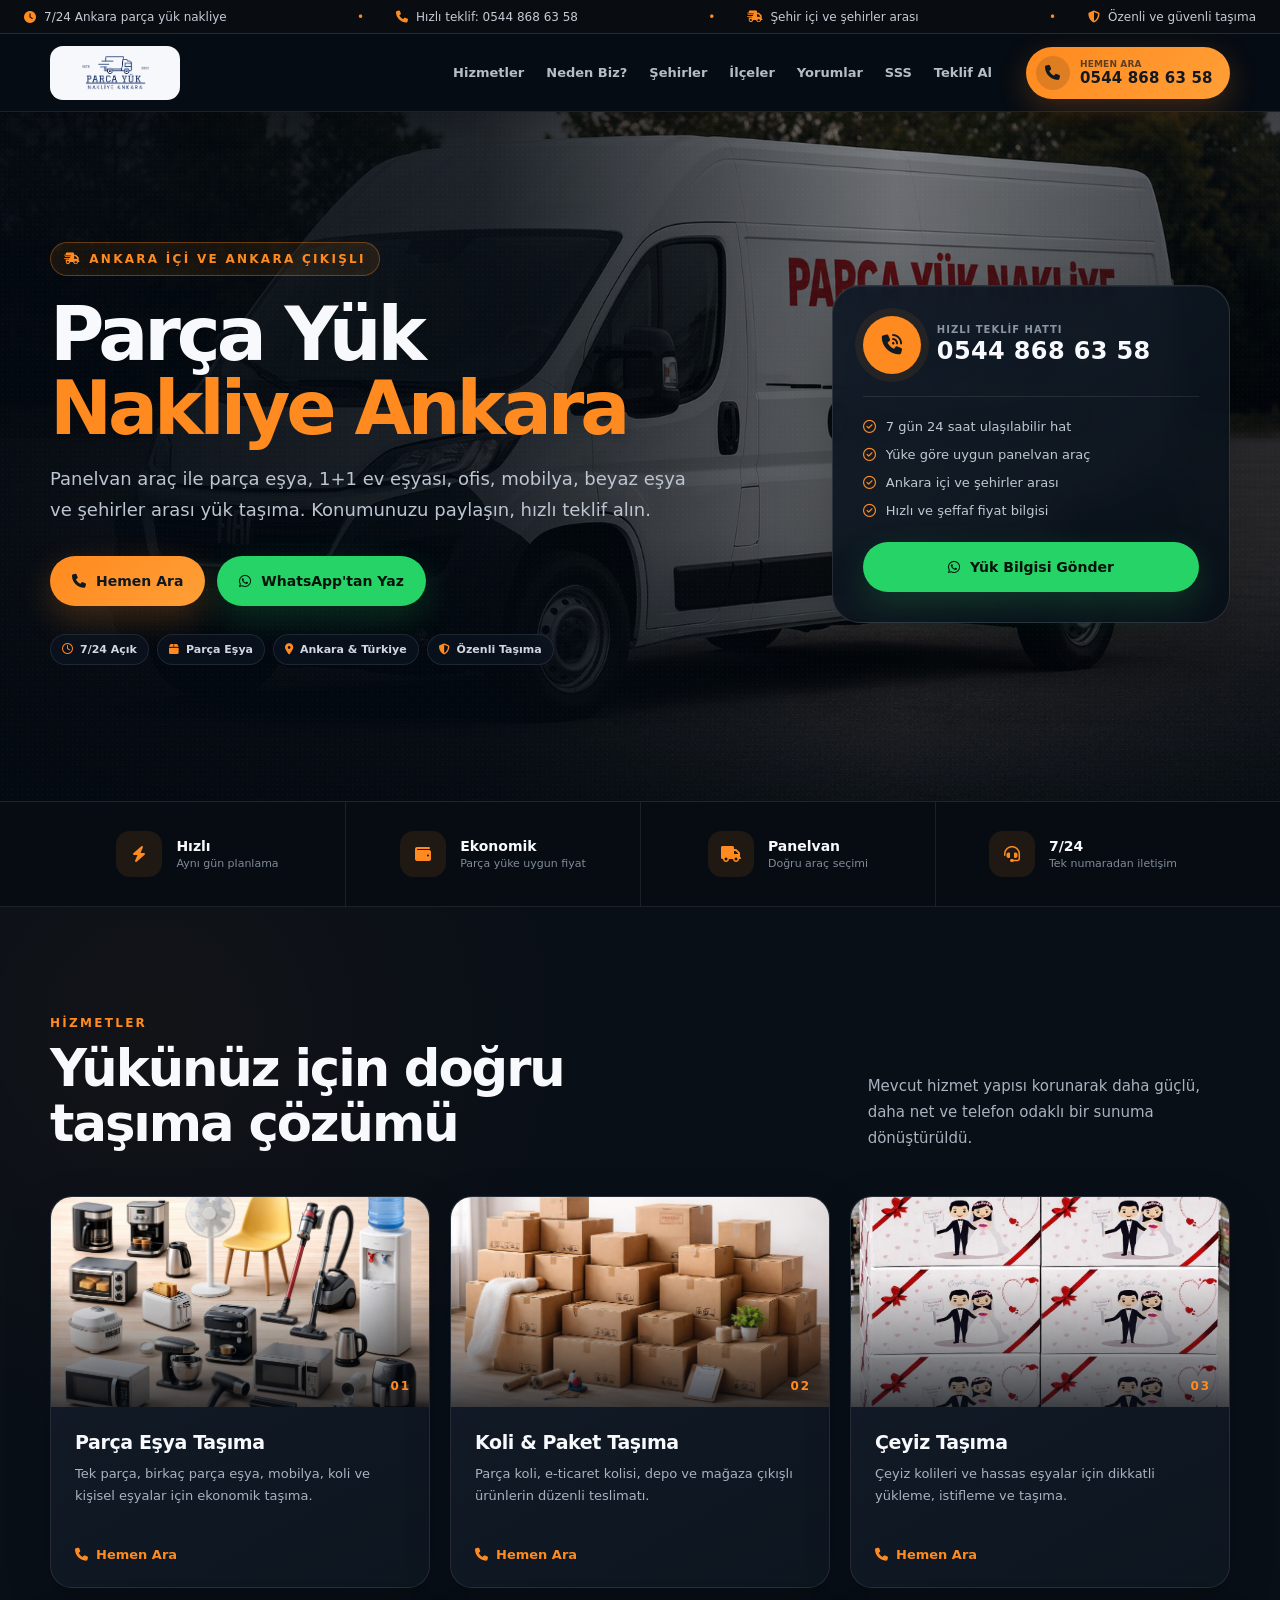
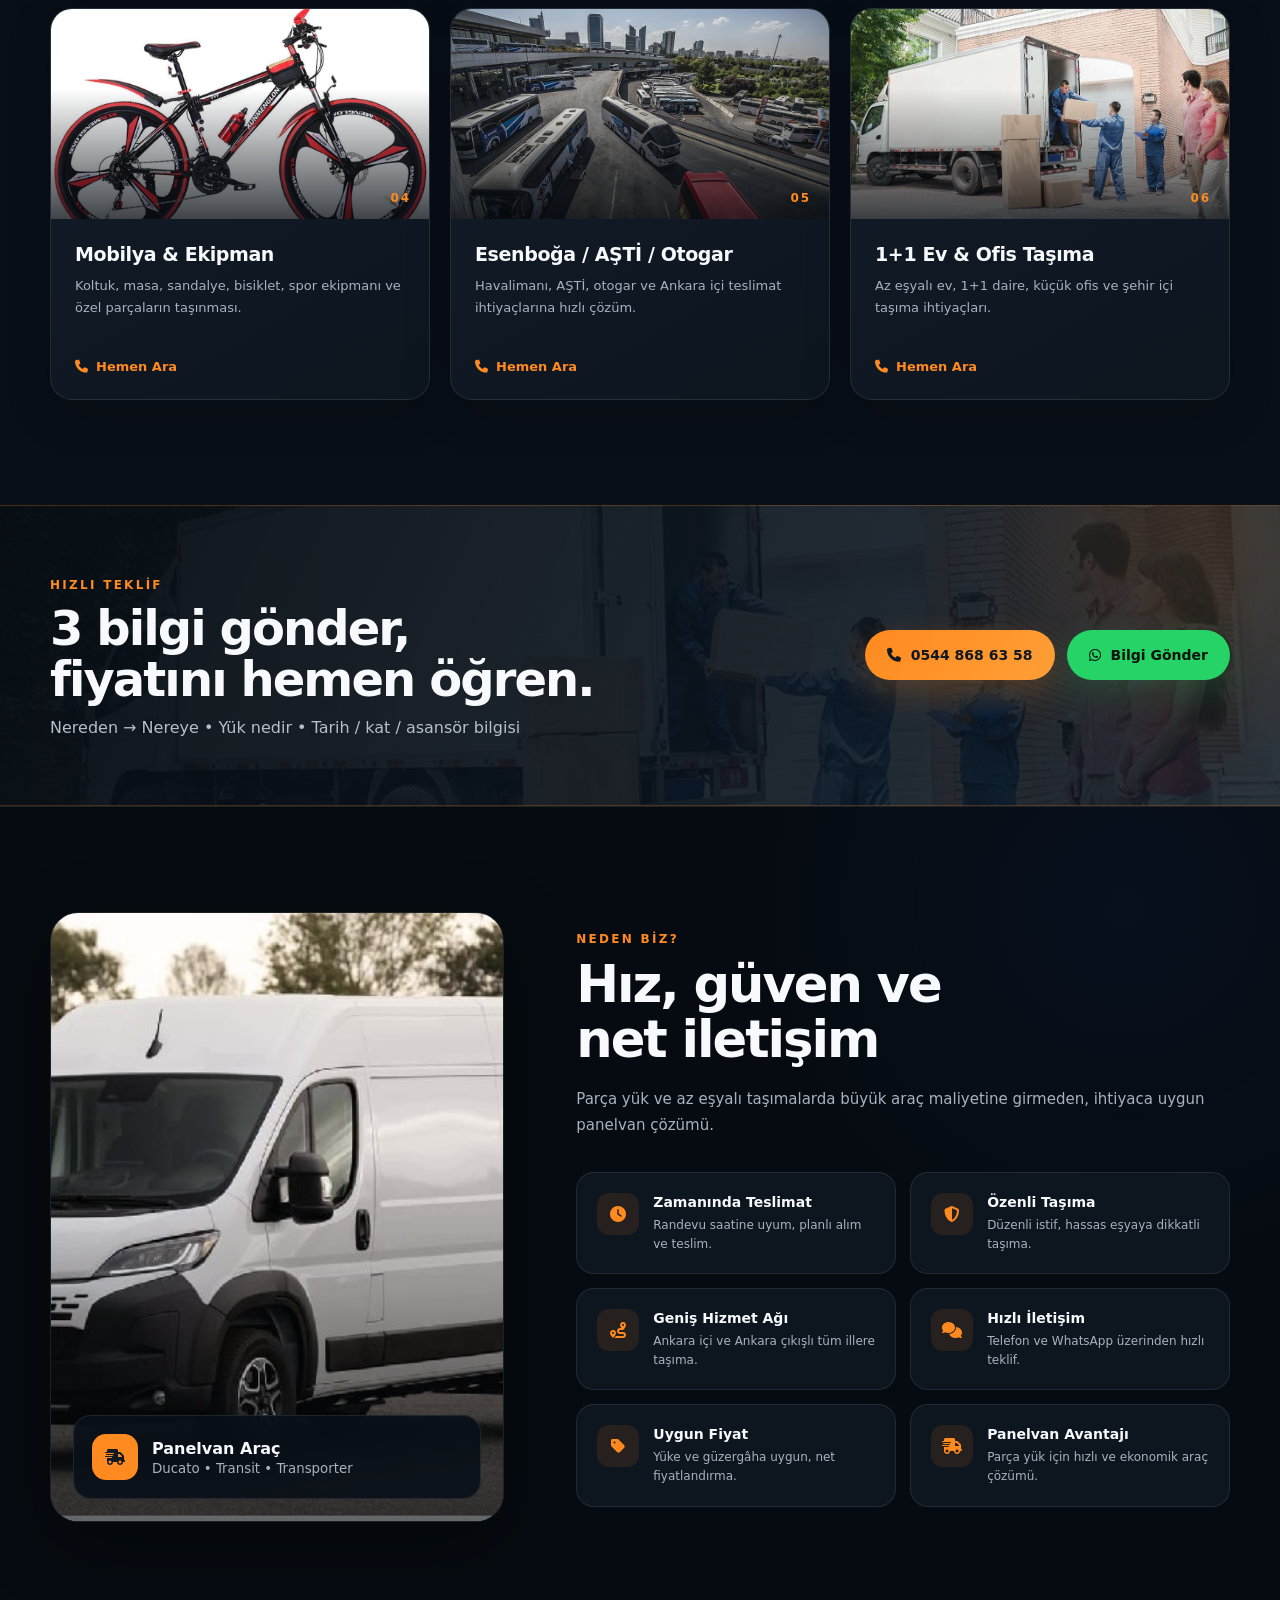
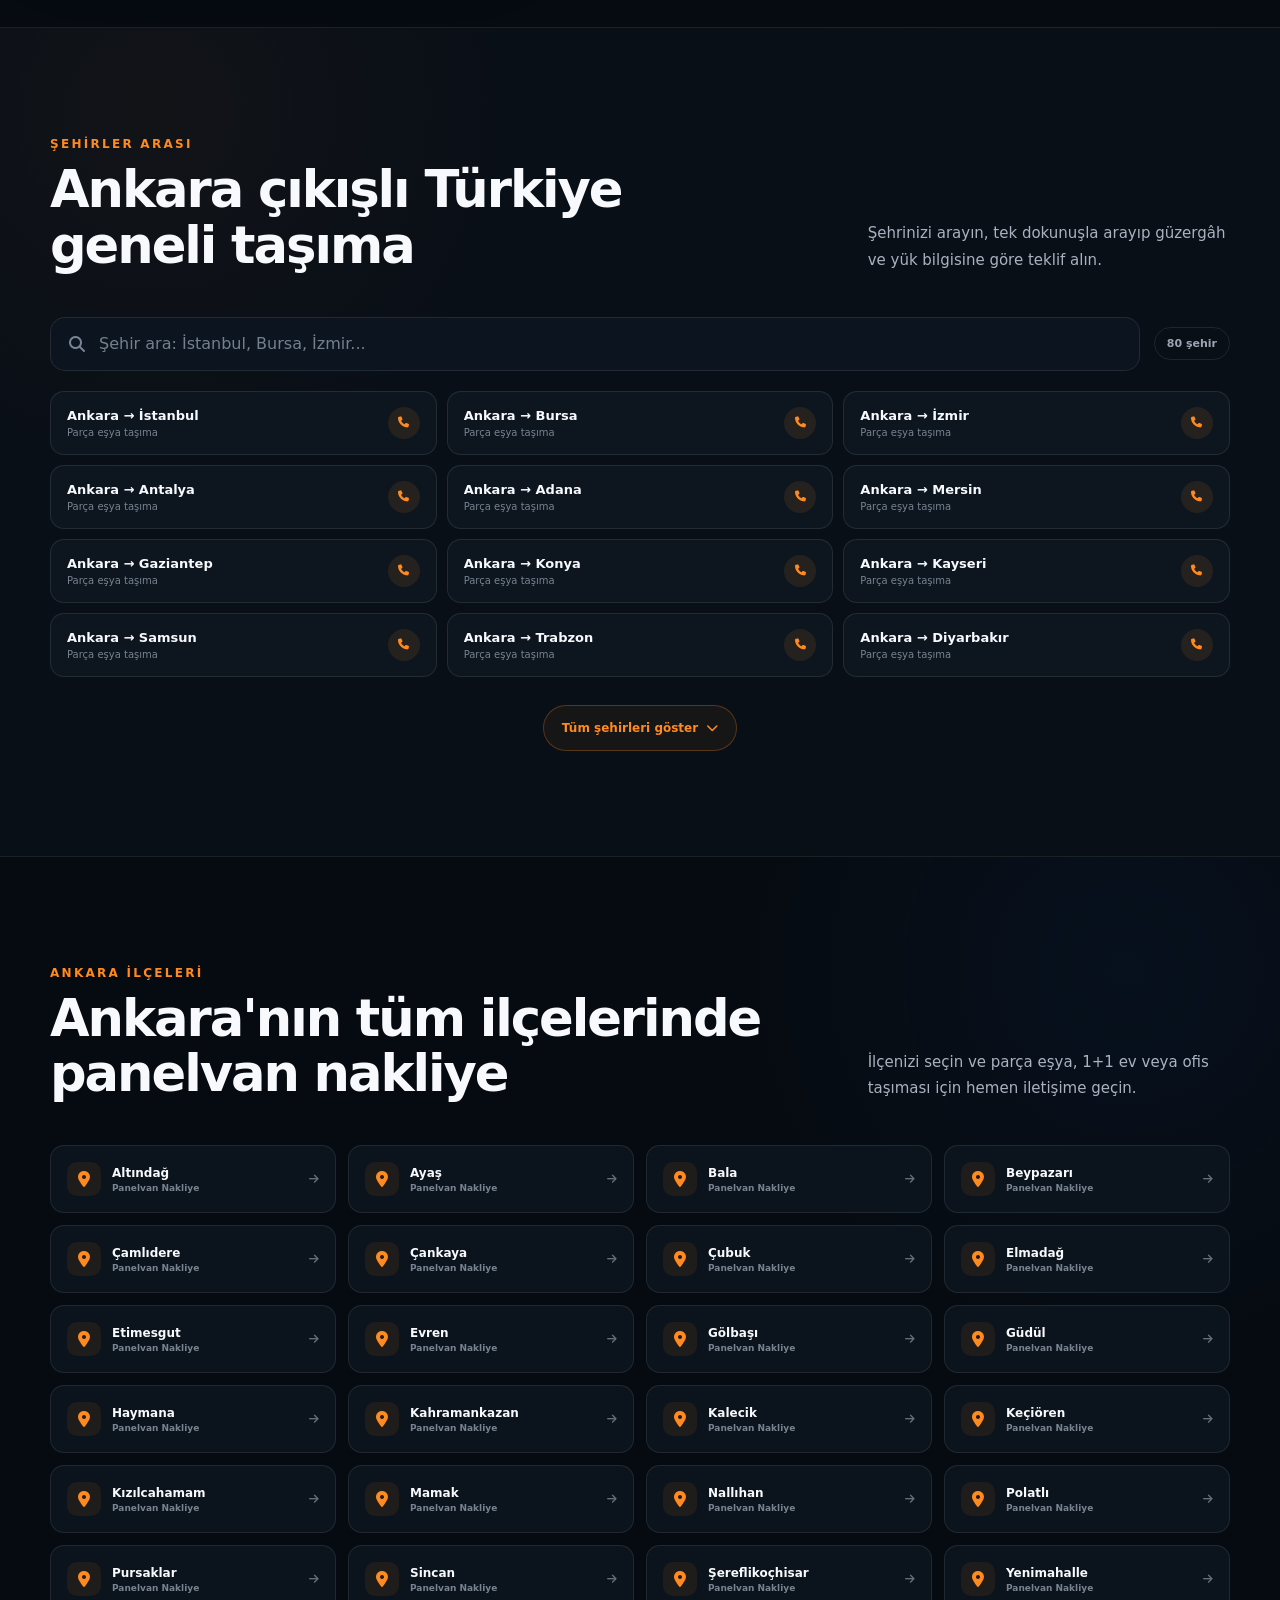
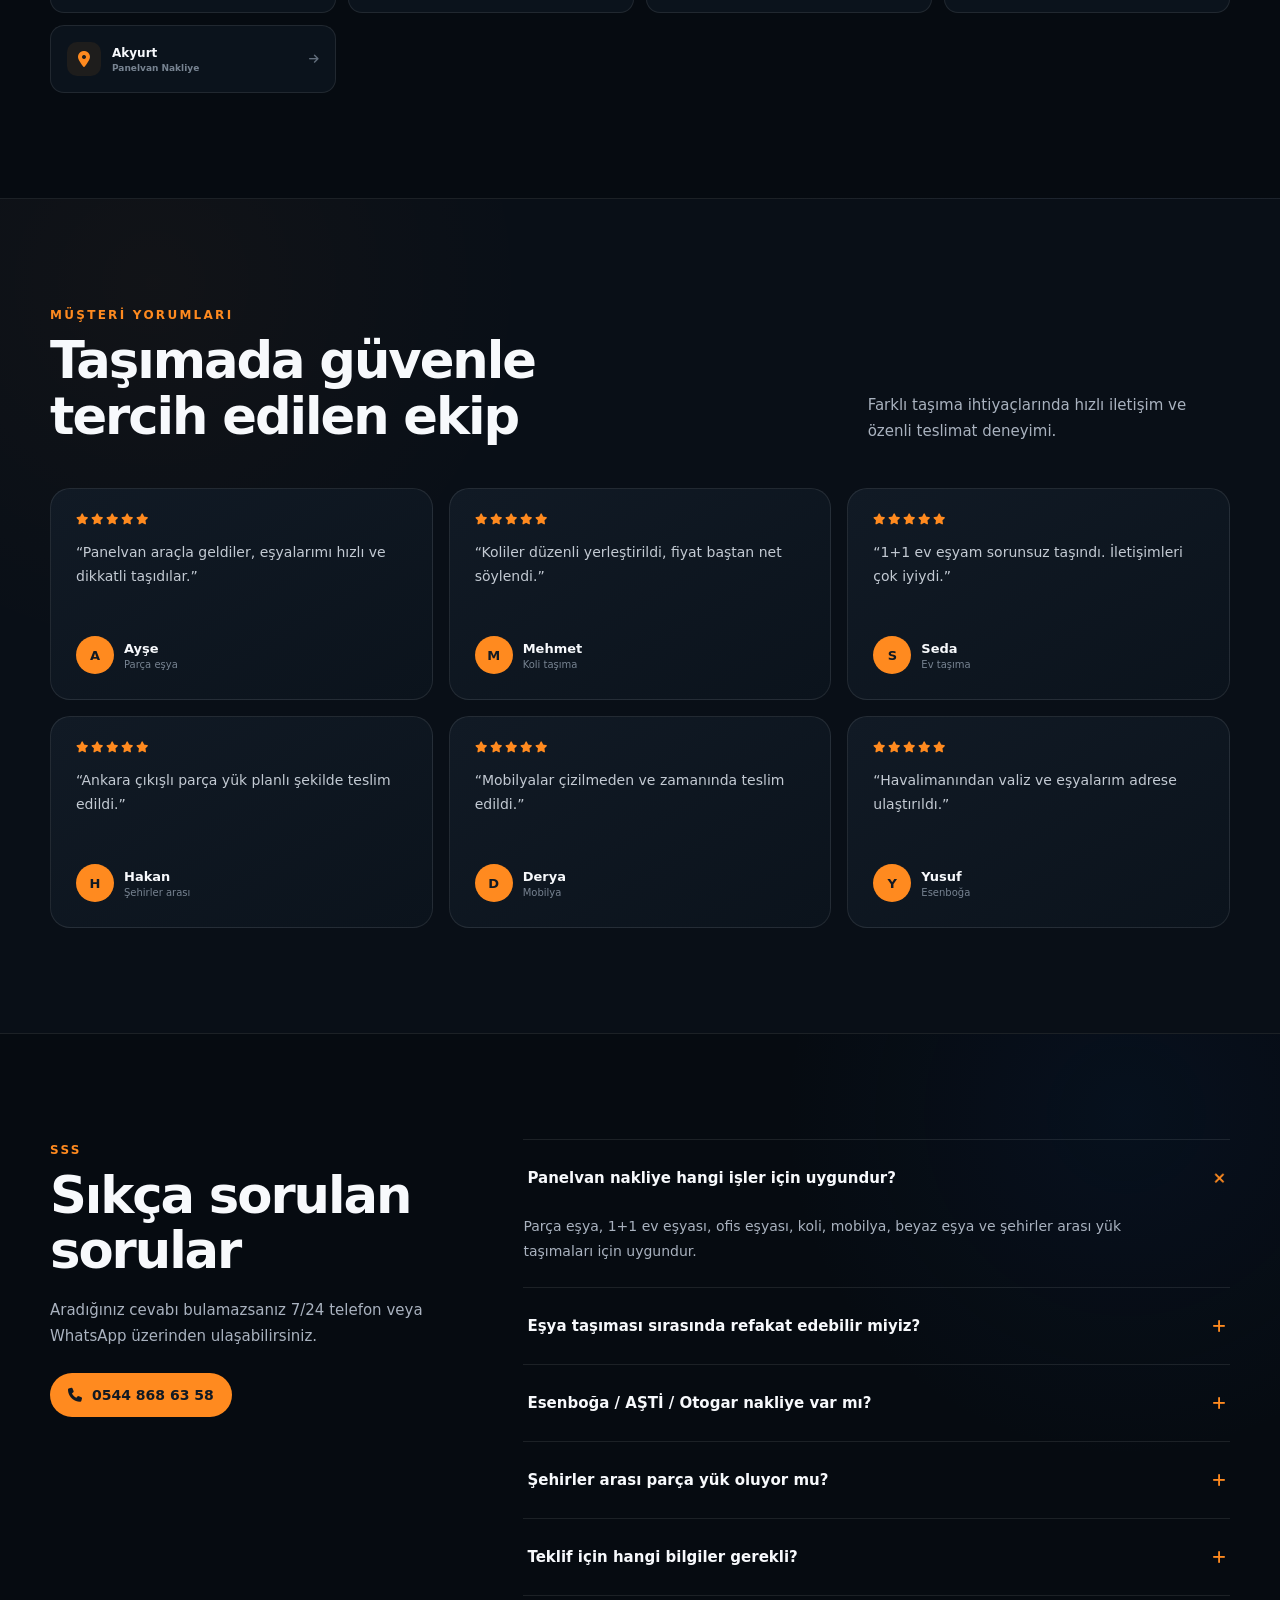
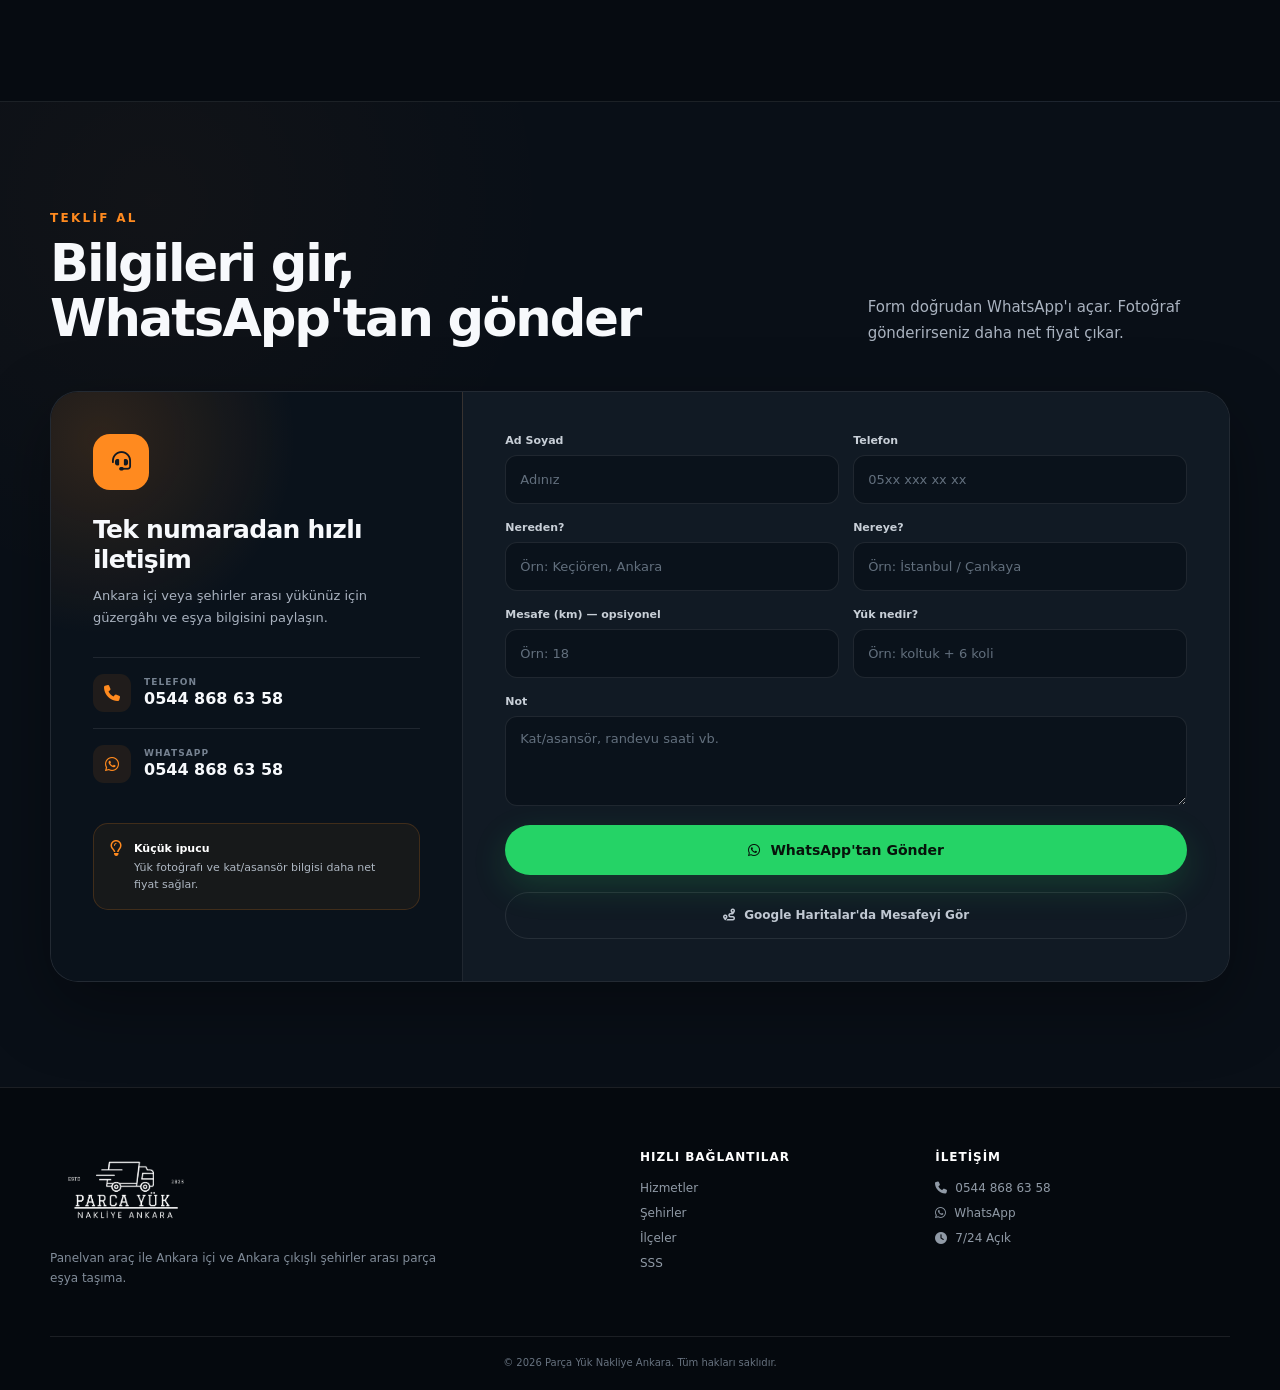
==== commit 25b50562: "sd" ====
--- a/index.html
+++ b/index.html
@@ -2,1770 +2,41 @@
 <html lang="tr">
 <head>
   <meta charset="utf-8">
-  <meta name="viewport" content="width=device-width, initial-scale=1, shrink-to-fit=no">
-
+  <meta name="viewport" content="width=device-width, initial-scale=1">
   <title>Parça Yük Nakliye Ankara | Panelvan Araç ile Eşya Taşıma</title>
-  <meta name="description" content="Parça Yük Nakliye Ankara: Panelvan araç ile parça eşya, 1+1 ev eşyası, ofis, mobilya, beyaz eşya, koli ve şehirler arası nakliye. Esenboğa, AŞTİ/Otogar ve Ankara çıkışlı tüm illere hızlı teklif.">
-  <meta name="keywords" content="parça yük nakliye ankara, panelvan nakliye ankara, parça eşya taşıma ankara, ankara panelvan taşıma, 1+1 ev eşyası taşıma, evden eve taşımacılık, ofis taşıma, mobilya taşıma, beyaz eşya taşıma, ducato nakliye, transit nakliye, transporter nakliye, kamyonet nakliye, ankara istanbul parça eşya taşıma, ankara bursa parça eşya taşıma">
+  <meta name="description" content="Panelvan araç ile Ankara içi ve Ankara çıkışlı parça eşya, 1+1 ev, ofis, mobilya, beyaz eşya ve şehirler arası yük taşıma. Hızlı teklif alın.">
+  <meta name="keywords" content="parça yük nakliye ankara, panelvan nakliye ankara, parça eşya taşıma ankara, 1+1 ev eşyası taşıma, şehirler arası parça eşya taşıma">
   <meta name="robots" content="index,follow,max-image-preview:large,max-snippet:-1,max-video-preview:-1">
-  <meta name="theme-color" content="#0A84FF">
+  <meta name="theme-color" content="#080f18">
   <link rel="canonical" href="https://parcayuknakliyeankara.com/">
-
   <meta property="og:type" content="website">
+  <meta property="og:locale" content="tr_TR">
   <meta property="og:site_name" content="Parça Yük Nakliye Ankara">
-  <meta property="og:title" content="Parça Yük Nakliye Ankara | Panelvan Araç ile Eşya Taşıma">
-  <meta property="og:description" content="Panelvan araç ile Ankara içi ve Ankara çıkışlı şehirler arası parça eşya taşıma. Hemen arayın, hızlı teklif alın.">
+  <meta property="og:title" content="Parça Yük Nakliye Ankara | Hızlı ve Güvenli Taşıma">
+  <meta property="og:description" content="Ankara içi ve Ankara çıkışlı panelvan araç ile parça eşya taşıma. Telefon veya WhatsApp üzerinden hızlı teklif.">
   <meta property="og:url" content="https://parcayuknakliyeankara.com/">
   <meta property="og:image" content="https://parcayuknakliyeankara.com/assets/img/bannerss.png">
-  <meta property="og:image:width" content="1200">
-  <meta property="og:image:height" content="630">
-
   <meta name="twitter:card" content="summary_large_image">
   <meta name="twitter:title" content="Parça Yük Nakliye Ankara">
-  <meta name="twitter:description" content="Panelvan araç ile parça eşya, 1+1 ev, ofis, mobilya ve beyaz eşya taşıma.">
+  <meta name="twitter:description" content="Panelvan araç ile şehir içi ve şehirler arası parça yük taşıma.">
   <meta name="twitter:image" content="https://parcayuknakliyeankara.com/assets/img/bannerss.png">
-
-  <link rel="icon" href="assets/img/logof.png" sizes="any">
-  <link rel="icon" type="image/png" sizes="32x32" href="/assets/img/logof.png">
-  <link rel="icon" type="image/png" sizes="16x16" href="/assets/img/logof.png">
-  <link rel="apple-touch-icon" sizes="180x180" href="/assets/img/logof.png">
-
-  <link rel="preconnect" href="https://fonts.googleapis.com">
-  <link href="https://fonts.googleapis.com/css2?family=Inter:wght@400;500;600;700;800;900&display=swap" rel="stylesheet">
+  <link rel="icon" href="assets/img/logof.png">
+  <link rel="preconnect" href="https://cdnjs.cloudflare.com">
   <link rel="stylesheet" href="https://cdnjs.cloudflare.com/ajax/libs/font-awesome/6.5.0/css/all.min.css">
-  <link rel="stylesheet" href="https://cdn.jsdelivr.net/npm/bootstrap@4.6.2/dist/css/bootstrap.min.css">
   <link rel="stylesheet" href="assets/css/style.css">
-
   <script async src="https://www.googletagmanager.com/gtag/js?id=AW-17874354293"></script>
   <script>
     window.dataLayer = window.dataLayer || [];
     function gtag(){dataLayer.push(arguments);}
+    window.gtag = gtag;
     gtag('js', new Date());
     gtag('config', 'AW-17874354293');
   </script>
+  <script type="application/ld+json">
+  {"@context":"https://schema.org","@type":"MovingCompany","name":"Parça Yük Nakliye Ankara","url":"https://parcayuknakliyeankara.com/","telephone":"+905448686358","image":"https://parcayuknakliyeankara.com/assets/img/bannerss.png","logo":"https://parcayuknakliyeankara.com/assets/img/logof.png","address":{"@type":"PostalAddress","addressLocality":"Ankara","addressCountry":"TR"},"areaServed":{"@type":"AdministrativeArea","name":"Türkiye"},"openingHours":"Mo-Su 00:00-23:59","priceRange":"₺₺"}
+  </script>
+</head>
+<body><main><div class="top-ticker" aria-label="Hizmet bilgileri"><div class="ticker-track"><span><i class="fa-solid fa-clock"></i> 7/24 Ankara parça yük nakliye</span><span><i class="fa-solid fa-phone"></i> Hızlı teklif: 0544 868 63 58</span><span><i class="fa-solid fa-truck-fast"></i> Şehir içi ve şehirler arası</span><span><i class="fa-solid fa-shield-halved"></i> Özenli ve güvenli taşıma</span></div></div><header class="site-header"><div class="container nav-wrap"><a class="brand" href="#home" aria-label="Parça Yük Nakliye Ankara ana sayfa"><img src="assets/img/logom.png" alt="Parça Yük Nakliye Ankara" width="1561" height="781" loading="eager" fetchpriority="high" decoding="async"></a><button id="menuToggle" class="menu-toggle" type="button" aria-label="Menüyü aç veya kapat" aria-expanded="false"><i class="fa-solid fa-bars"></i></button><nav id="mainNav" class="main-nav " aria-label="Ana menü"><a href="#services">Hizmetler</a><a href="#why">Neden Biz?</a><a href="#sehirler">Şehirler</a><a href="#ilceler">İlçeler</a><a href="#testimonials">Yorumlar</a><a href="#faq">SSS</a><a href="#contact">Teklif Al</a></nav><a class="header-call" href="tel:05448686358"><span class="call-icon"><i class="fa-solid fa-phone"></i></span><span><small>Hemen Ara</small>0544 868 63 58</span></a></div></header><section id="home" class="hero"><div class="hero-media" aria-hidden="true"></div><div class="hero-shade"></div><div class="container hero-grid"><div class="hero-copy"><div class="eyebrow"><i class="fa-solid fa-truck-fast"></i> Ankara içi ve Ankara çıkışlı</div><h1>Parça Yük <span>Nakliye Ankara</span></h1><p>Panelvan araç ile parça eşya, 1+1 ev eşyası, ofis, mobilya, beyaz eşya ve şehirler arası yük taşıma. Konumunuzu paylaşın, hızlı teklif alın.</p><div class="hero-actions"><a class="btn btn-primary" href="tel:05448686358"><i class="fa-solid fa-phone"></i> Hemen Ara</a><a class="btn btn-whatsapp" href="https://wa.me/905448686358?text=Merhaba%2C%20Par%C3%A7a%20Y%C3%BCk%20Nakliye%20Ankara'dan%20teklif%20almak%20istiyorum.%0A%0ANereden%20%E2%86%92%20Nereye%3A%0AY%C3%BCk%3A%0ATarih%3A" target="_blank" rel="noreferrer"><i class="fa-brands fa-whatsapp"></i> WhatsApp'tan Yaz</a></div><div class="hero-pills"><span><i class="fa-regular fa-clock"></i> 7/24 Açık</span><span><i class="fa-solid fa-box"></i> Parça Eşya</span><span><i class="fa-solid fa-location-dot"></i> Ankara &amp; Türkiye</span><span><i class="fa-solid fa-shield-halved"></i> Özenli Taşıma</span></div></div><aside class="hero-call-card" aria-label="Hızlı iletişim"><div class="call-card-head"><span class="large-icon"><i class="fa-solid fa-phone-volume"></i></span><div><small>HIZLI TEKLİF HATTI</small><a href="tel:05448686358">0544 868 63 58</a></div></div><ul><li><i class="fa-regular fa-circle-check"></i> 7 gün 24 saat ulaşılabilir hat</li><li><i class="fa-regular fa-circle-check"></i> Yüke göre uygun panelvan araç</li><li><i class="fa-regular fa-circle-check"></i> Ankara içi ve şehirler arası</li><li><i class="fa-regular fa-circle-check"></i> Hızlı ve şeffaf fiyat bilgisi</li></ul><a class="btn btn-whatsapp full" href="https://wa.me/905448686358?text=Merhaba%2C%20Par%C3%A7a%20Y%C3%BCk%20Nakliye%20Ankara'dan%20teklif%20almak%20istiyorum.%0A%0ANereden%20%E2%86%92%20Nereye%3A%0AY%C3%BCk%3A%0ATarih%3A" target="_blank" rel="noreferrer"><i class="fa-brands fa-whatsapp"></i> Yük Bilgisi Gönder</a></aside></div></section><section class="proof-strip" aria-label="Hizmet avantajları"><div class="container proof-grid"><div class="proof-item"><span><i class="fa-solid fa-bolt"></i></span><div><b>Hızlı</b><small>Aynı gün planlama</small></div></div><div class="proof-item"><span><i class="fa-solid fa-wallet"></i></span><div><b>Ekonomik</b><small>Parça yüke uygun fiyat</small></div></div><div class="proof-item"><span><i class="fa-solid fa-truck"></i></span><div><b>Panelvan</b><small>Doğru araç seçimi</small></div></div><div class="proof-item"><span><i class="fa-solid fa-headset"></i></span><div><b>7/24</b><small>Tek numaradan iletişim</small></div></div></div></section><section id="services" class="section section-dark"><div class="container"><div class="section-heading"><div><span class="kicker">HİZMETLER</span><h2>Yükünüz için doğru taşıma çözümü</h2></div><p>Mevcut hizmet yapısı korunarak daha güçlü, daha net ve telefon odaklı bir sunuma dönüştürüldü.</p></div><div class="service-grid"><article class="service-card"><div class="service-image"><img src="assets/img/kucukesya.jpeg" alt="Parça eşya taşıma Ankara" loading="lazy" decoding="async" sizes="(max-width: 620px) 100vw, (max-width: 920px) 50vw, 33vw" style="position:absolute;inset:0;width:100%;height:100%;object-fit:cover"><span>01</span></div><div class="service-body"><h3>Parça Eşya Taşıma</h3><p>Tek parça, birkaç parça eşya, mobilya, koli ve kişisel eşyalar için ekonomik taşıma.</p><a href="tel:05448686358"><i class="fa-solid fa-phone"></i> Hemen Ara</a></div></article><article class="service-card"><div class="service-image"><img src="assets/img/koli.jpeg" alt="Koli ve paket taşıma Ankara" loading="lazy" decoding="async" sizes="(max-width: 620px) 100vw, (max-width: 920px) 50vw, 33vw" style="position:absolute;inset:0;width:100%;height:100%;object-fit:cover"><span>02</span></div><div class="service-body"><h3>Koli &amp; Paket Taşıma</h3><p>Parça koli, e-ticaret kolisi, depo ve mağaza çıkışlı ürünlerin düzenli teslimatı.</p><a href="tel:05448686358"><i class="fa-solid fa-phone"></i> Hemen Ara</a></div></article><article class="service-card"><div class="service-image"><img src="assets/img/ceyızz.jpeg" alt="Çeyiz taşıma Ankara" loading="lazy" decoding="async" sizes="(max-width: 620px) 100vw, (max-width: 920px) 50vw, 33vw" style="position:absolute;inset:0;width:100%;height:100%;object-fit:cover"><span>03</span></div><div class="service-body"><h3>Çeyiz Taşıma</h3><p>Çeyiz kolileri ve hassas eşyalar için dikkatli yükleme, istifleme ve taşıma.</p><a href="tel:05448686358"><i class="fa-solid fa-phone"></i> Hemen Ara</a></div></article><article class="service-card"><div class="service-image"><img src="assets/img/bisikler.jpg" alt="Mobilya ve ekipman taşıma Ankara" loading="lazy" decoding="async" sizes="(max-width: 620px) 100vw, (max-width: 920px) 50vw, 33vw" style="position:absolute;inset:0;width:100%;height:100%;object-fit:cover"><span>04</span></div><div class="service-body"><h3>Mobilya &amp; Ekipman</h3><p>Koltuk, masa, sandalye, bisiklet, spor ekipmanı ve özel parçaların taşınması.</p><a href="tel:05448686358"><i class="fa-solid fa-phone"></i> Hemen Ara</a></div></article><article class="service-card"><div class="service-image"><img src="assets/img/otogartr.jpg" alt="Esenboğa AŞTİ otogar nakliye" loading="lazy" decoding="async" sizes="(max-width: 620px) 100vw, (max-width: 920px) 50vw, 33vw" style="position:absolute;inset:0;width:100%;height:100%;object-fit:cover"><span>05</span></div><div class="service-body"><h3>Esenboğa / AŞTİ / Otogar</h3><p>Havalimanı, AŞTİ, otogar ve Ankara içi teslimat ihtiyaçlarına hızlı çözüm.</p><a href="tel:05448686358"><i class="fa-solid fa-phone"></i> Hemen Ara</a></div></article><article class="service-card"><div class="service-image"><img src="assets/img/Evden-Eve-Nakliyat.jpg" alt="Evden eve taşımacılık Ankara" loading="lazy" decoding="async" sizes="(max-width: 620px) 100vw, (max-width: 920px) 50vw, 33vw" style="position:absolute;inset:0;width:100%;height:100%;object-fit:cover"><span>06</span></div><div class="service-body"><h3>1+1 Ev &amp; Ofis Taşıma</h3><p>Az eşyalı ev, 1+1 daire, küçük ofis ve şehir içi taşıma ihtiyaçları.</p><a href="tel:05448686358"><i class="fa-solid fa-phone"></i> Hemen Ara</a></div></article></div></div></section><section class="urgent-band"><div class="container urgent-grid"><div><span class="kicker">HIZLI TEKLİF</span><h2>3 bilgi gönder, fiyatını hemen öğren.</h2><p>Nereden → Nereye • Yük nedir • Tarih / kat / asansör bilgisi</p></div><div class="urgent-actions"><a class="btn btn-primary" href="tel:05448686358"><i class="fa-solid fa-phone"></i> 0544 868 63 58</a><a class="btn btn-whatsapp" href="https://wa.me/905448686358?text=Merhaba%2C%20Par%C3%A7a%20Y%C3%BCk%20Nakliye%20Ankara'dan%20teklif%20almak%20istiyorum.%0A%0ANereden%20%E2%86%92%20Nereye%3A%0AY%C3%BCk%3A%0ATarih%3A" target="_blank" rel="noreferrer"><i class="fa-brands fa-whatsapp"></i> Bilgi Gönder</a></div></div></section><section id="why" class="section section-deep"><div class="container why-layout"><div class="why-photo"><img src="assets/img/fiat-ducato-2024-min.jpg" alt="Panelvan nakliye Ankara" loading="lazy" decoding="async" sizes="(max-width: 920px) 100vw, 42vw" style="position:absolute;inset:0;width:100%;height:100%;object-fit:cover"><div class="vehicle-note"><i class="fa-solid fa-truck-fast"></i><div><b>Panelvan Araç</b><small>Ducato • Transit • Transporter</small></div></div></div><div><span class="kicker">NEDEN BİZ?</span><h2>Hız, güven ve net iletişim</h2><p class="lead">Parça yük ve az eşyalı taşımalarda büyük araç maliyetine girmeden, ihtiyaca uygun panelvan çözümü.</p><div class="benefit-grid"><div class="benefit-card"><span><i class="fa-solid fa-clock"></i></span><div><h3>Zamanında Teslimat</h3><p>Randevu saatine uyum, planlı alım ve teslim.</p></div></div><div class="benefit-card"><span><i class="fa-solid fa-shield-halved"></i></span><div><h3>Özenli Taşıma</h3><p>Düzenli istif, hassas eşyaya dikkatli taşıma.</p></div></div><div class="benefit-card"><span><i class="fa-solid fa-route"></i></span><div><h3>Geniş Hizmet Ağı</h3><p>Ankara içi ve Ankara çıkışlı tüm illere taşıma.</p></div></div><div class="benefit-card"><span><i class="fa-solid fa-comments"></i></span><div><h3>Hızlı İletişim</h3><p>Telefon ve WhatsApp üzerinden hızlı teklif.</p></div></div><div class="benefit-card"><span><i class="fa-solid fa-tag"></i></span><div><h3>Uygun Fiyat</h3><p>Yüke ve güzergâha uygun, net fiyatlandırma.</p></div></div><div class="benefit-card"><span><i class="fa-solid fa-truck-fast"></i></span><div><h3>Panelvan Avantajı</h3><p>Parça yük için hızlı ve ekonomik araç çözümü.</p></div></div></div></div></div></section><section id="sehirler" class="section section-dark"><div class="container"><div class="section-heading align-end"><div><span class="kicker">ŞEHİRLER ARASI</span><h2>Ankara çıkışlı Türkiye geneli taşıma</h2></div><p>Şehrinizi arayın, tek dokunuşla arayıp güzergâh ve yük bilgisine göre teklif alın.</p></div><div class="city-tools"><label class="search-box" for="citySearch"><i class="fa-solid fa-magnifying-glass"></i><input id="citySearch" placeholder="Şehir ara: İstanbul, Bursa, İzmir..." aria-label="Şehir ara" value=""></label><span>80 şehir</span></div><div class="city-grid collapsed"><a class="city-card" href="tel:05448686358"><span><b>Ankara → İstanbul</b><small>Parça eşya taşıma</small></span><i class="fa-solid fa-phone"></i></a><a class="city-card" href="tel:05448686358"><span><b>Ankara → Bursa</b><small>Parça eşya taşıma</small></span><i class="fa-solid fa-phone"></i></a><a class="city-card" href="tel:05448686358"><span><b>Ankara → İzmir</b><small>Parça eşya taşıma</small></span><i class="fa-solid fa-phone"></i></a><a class="city-card" href="tel:05448686358"><span><b>Ankara → Antalya</b><small>Parça eşya taşıma</small></span><i class="fa-solid fa-phone"></i></a><a class="city-card" href="tel:05448686358"><span><b>Ankara → Adana</b><small>Parça eşya taşıma</small></span><i class="fa-solid fa-phone"></i></a><a class="city-card" href="tel:05448686358"><span><b>Ankara → Mersin</b><small>Parça eşya taşıma</small></span><i class="fa-solid fa-phone"></i></a><a class="city-card" href="tel:05448686358"><span><b>Ankara → Gaziantep</b><small>Parça eşya taşıma</small></span><i class="fa-solid fa-phone"></i></a><a class="city-card" href="tel:05448686358"><span><b>Ankara → Konya</b><small>Parça eşya taşıma</small></span><i class="fa-solid fa-phone"></i></a><a class="city-card" href="tel:05448686358"><span><b>Ankara → Kayseri</b><small>Parça eşya taşıma</small></span><i class="fa-solid fa-phone"></i></a><a class="city-card" href="tel:05448686358"><span><b>Ankara → Samsun</b><small>Parça eşya taşıma</small></span><i class="fa-solid fa-phone"></i></a><a class="city-card" href="tel:05448686358"><span><b>Ankara → Trabzon</b><small>Parça eşya taşıma</small></span><i class="fa-solid fa-phone"></i></a><a class="city-card" href="tel:05448686358"><span><b>Ankara → Diyarbakır</b><small>Parça eşya taşıma</small></span><i class="fa-solid fa-phone"></i></a><a class="city-card" href="tel:05448686358"><span><b>Ankara → Eskişehir</b><small>Parça eşya taşıma</small></span><i class="fa-solid fa-phone"></i></a><a class="city-card" href="tel:05448686358"><span><b>Ankara → Sakarya</b><small>Parça eşya taşıma</small></span><i class="fa-solid fa-phone"></i></a><a class="city-card" href="tel:05448686358"><span><b>Ankara → Kocaeli</b><small>Parça eşya taşıma</small></span><i class="fa-solid fa-phone"></i></a><a class="city-card" href="tel:05448686358"><span><b>Ankara → Muğla</b><small>Parça eşya taşıma</small></span><i class="fa-solid fa-phone"></i></a><a class="city-card" href="tel:05448686358"><span><b>Ankara → Hatay</b><small>Parça eşya taşıma</small></span><i class="fa-solid fa-phone"></i></a><a class="city-card" href="tel:05448686358"><span><b>Ankara → Denizli</b><small>Parça eşya taşıma</small></span><i class="fa-solid fa-phone"></i></a><a class="city-card" href="tel:05448686358"><span><b>Ankara → Aydın</b><small>Parça eşya taşıma</small></span><i class="fa-solid fa-phone"></i></a><a class="city-card" href="tel:05448686358"><span><b>Ankara → Balıkesir</b><small>Parça eşya taşıma</small></span><i class="fa-solid fa-phone"></i></a><a class="city-card" href="tel:05448686358"><span><b>Ankara → Manisa</b><small>Parça eşya taşıma</small></span><i class="fa-solid fa-phone"></i></a><a class="city-card" href="tel:05448686358"><span><b>Ankara → Tekirdağ</b><small>Parça eşya taşıma</small></span><i class="fa-solid fa-phone"></i></a><a class="city-card" href="tel:05448686358"><span><b>Ankara → Edirne</b><small>Parça eşya taşıma</small></span><i class="fa-solid fa-phone"></i></a><a class="city-card" href="tel:05448686358"><span><b>Ankara → Çanakkale</b><small>Parça eşya taşıma</small></span><i class="fa-solid fa-phone"></i></a><a class="city-card" href="tel:05448686358"><span><b>Ankara → Afyonkarahisar</b><small>Parça eşya taşıma</small></span><i class="fa-solid fa-phone"></i></a><a class="city-card" href="tel:05448686358"><span><b>Ankara → Uşak</b><small>Parça eşya taşıma</small></span><i class="fa-solid fa-phone"></i></a><a class="city-card" href="tel:05448686358"><span><b>Ankara → Kütahya</b><small>Parça eşya taşıma</small></span><i class="fa-solid fa-phone"></i></a><a class="city-card" href="tel:05448686358"><span><b>Ankara → Isparta</b><small>Parça eşya taşıma</small></span><i class="fa-solid fa-phone"></i></a><a class="city-card" href="tel:05448686358"><span><b>Ankara → Burdur</b><small>Parça eşya taşıma</small></span><i class="fa-solid fa-phone"></i></a><a class="city-card" href="tel:05448686358"><span><b>Ankara → Karaman</b><small>Parça eşya taşıma</small></span><i class="fa-solid fa-phone"></i></a><a class="city-card" href="tel:05448686358"><span><b>Ankara → Niğde</b><small>Parça eşya taşıma</small></span><i class="fa-solid fa-phone"></i></a><a class="city-card" href="tel:05448686358"><span><b>Ankara → Nevşehir</b><small>Parça eşya taşıma</small></span><i class="fa-solid fa-phone"></i></a><a class="city-card" href="tel:05448686358"><span><b>Ankara → Kırşehir</b><small>Parça eşya taşıma</small></span><i class="fa-solid fa-phone"></i></a><a class="city-card" href="tel:05448686358"><span><b>Ankara → Aksaray</b><small>Parça eşya taşıma</small></span><i class="fa-solid fa-phone"></i></a><a class="city-card" href="tel:05448686358"><span><b>Ankara → Yozgat</b><small>Parça eşya taşıma</small></span><i class="fa-solid fa-phone"></i></a><a class="city-card" href="tel:05448686358"><span><b>Ankara → Sivas</b><small>Parça eşya taşıma</small></span><i class="fa-solid fa-phone"></i></a><a class="city-card" href="tel:05448686358"><span><b>Ankara → Tokat</b><small>Parça eşya taşıma</small></span><i class="fa-solid fa-phone"></i></a><a class="city-card" href="tel:05448686358"><span><b>Ankara → Ordu</b><small>Parça eşya taşıma</small></span><i class="fa-solid fa-phone"></i></a><a class="city-card" href="tel:05448686358"><span><b>Ankara → Giresun</b><small>Parça eşya taşıma</small></span><i class="fa-solid fa-phone"></i></a><a class="city-card" href="tel:05448686358"><span><b>Ankara → Rize</b><small>Parça eşya taşıma</small></span><i class="fa-solid fa-phone"></i></a><a class="city-card" href="tel:05448686358"><span><b>Ankara → Artvin</b><small>Parça eşya taşıma</small></span><i class="fa-solid fa-phone"></i></a><a class="city-card" href="tel:05448686358"><span><b>Ankara → Erzurum</b><small>Parça eşya taşıma</small></span><i class="fa-solid fa-phone"></i></a><a class="city-card" href="tel:05448686358"><span><b>Ankara → Erzincan</b><small>Parça eşya taşıma</small></span><i class="fa-solid fa-phone"></i></a><a class="city-card" href="tel:05448686358"><span><b>Ankara → Malatya</b><small>Parça eşya taşıma</small></span><i class="fa-solid fa-phone"></i></a><a class="city-card" href="tel:05448686358"><span><b>Ankara → Elazığ</b><small>Parça eşya taşıma</small></span><i class="fa-solid fa-phone"></i></a><a class="city-card" href="tel:05448686358"><span><b>Ankara → Tunceli</b><small>Parça eşya taşıma</small></span><i class="fa-solid fa-phone"></i></a><a class="city-card" href="tel:05448686358"><span><b>Ankara → Bingöl</b><small>Parça eşya taşıma</small></span><i class="fa-solid fa-phone"></i></a><a class="city-card" href="tel:05448686358"><span><b>Ankara → Muş</b><small>Parça eşya taşıma</small></span><i class="fa-solid fa-phone"></i></a><a class="city-card" href="tel:05448686358"><span><b>Ankara → Bitlis</b><small>Parça eşya taşıma</small></span><i class="fa-solid fa-phone"></i></a><a class="city-card" href="tel:05448686358"><span><b>Ankara → Van</b><small>Parça eşya taşıma</small></span><i class="fa-solid fa-phone"></i></a><a class="city-card" href="tel:05448686358"><span><b>Ankara → Hakkari</b><small>Parça eşya taşıma</small></span><i class="fa-solid fa-phone"></i></a><a class="city-card" href="tel:05448686358"><span><b>Ankara → Şırnak</b><small>Parça eşya taşıma</small></span><i class="fa-solid fa-phone"></i></a><a class="city-card" href="tel:05448686358"><span><b>Ankara → Mardin</b><small>Parça eşya taşıma</small></span><i class="fa-solid fa-phone"></i></a><a class="city-card" href="tel:05448686358"><span><b>Ankara → Batman</b><small>Parça eşya taşıma</small></span><i class="fa-solid fa-phone"></i></a><a class="city-card" href="tel:05448686358"><span><b>Ankara → Siirt</b><small>Parça eşya taşıma</small></span><i class="fa-solid fa-phone"></i></a><a class="city-card" href="tel:05448686358"><span><b>Ankara → Adıyaman</b><small>Parça eşya taşıma</small></span><i class="fa-solid fa-phone"></i></a><a class="city-card" href="tel:05448686358"><span><b>Ankara → Kilis</b><small>Parça eşya taşıma</small></span><i class="fa-solid fa-phone"></i></a><a class="city-card" href="tel:05448686358"><span><b>Ankara → Kahramanmaraş</b><small>Parça eşya taşıma</small></span><i class="fa-solid fa-phone"></i></a><a class="city-card" href="tel:05448686358"><span><b>Ankara → Osmaniye</b><small>Parça eşya taşıma</small></span><i class="fa-solid fa-phone"></i></a><a class="city-card" href="tel:05448686358"><span><b>Ankara → Şanlıurfa</b><small>Parça eşya taşıma</small></span><i class="fa-solid fa-phone"></i></a><a class="city-card" href="tel:05448686358"><span><b>Ankara → Çorum</b><small>Parça eşya taşıma</small></span><i class="fa-solid fa-phone"></i></a><a class="city-card" href="tel:05448686358"><span><b>Ankara → Amasya</b><small>Parça eşya taşıma</small></span><i class="fa-solid fa-phone"></i></a><a class="city-card" href="tel:05448686358"><span><b>Ankara → Sinop</b><small>Parça eşya taşıma</small></span><i class="fa-solid fa-phone"></i></a><a class="city-card" href="tel:05448686358"><span><b>Ankara → Kastamonu</b><small>Parça eşya taşıma</small></span><i class="fa-solid fa-phone"></i></a><a class="city-card" href="tel:05448686358"><span><b>Ankara → Çankırı</b><small>Parça eşya taşıma</small></span><i class="fa-solid fa-phone"></i></a><a class="city-card" href="tel:05448686358"><span><b>Ankara → Karabük</b><small>Parça eşya taşıma</small></span><i class="fa-solid fa-phone"></i></a><a class="city-card" href="tel:05448686358"><span><b>Ankara → Bartın</b><small>Parça eşya taşıma</small></span><i class="fa-solid fa-phone"></i></a><a class="city-card" href="tel:05448686358"><span><b>Ankara → Zonguldak</b><small>Parça eşya taşıma</small></span><i class="fa-solid fa-phone"></i></a><a class="city-card" href="tel:05448686358"><span><b>Ankara → Bolu</b><small>Parça eşya taşıma</small></span><i class="fa-solid fa-phone"></i></a><a class="city-card" href="tel:05448686358"><span><b>Ankara → Düzce</b><small>Parça eşya taşıma</small></span><i class="fa-solid fa-phone"></i></a><a class="city-card" href="tel:05448686358"><span><b>Ankara → Kırıkkale</b><small>Parça eşya taşıma</small></span><i class="fa-solid fa-phone"></i></a><a class="city-card" href="tel:05448686358"><span><b>Ankara → Kırklareli</b><small>Parça eşya taşıma</small></span><i class="fa-solid fa-phone"></i></a><a class="city-card" href="tel:05448686358"><span><b>Ankara → Yalova</b><small>Parça eşya taşıma</small></span><i class="fa-solid fa-phone"></i></a><a class="city-card" href="tel:05448686358"><span><b>Ankara → Bilecik</b><small>Parça eşya taşıma</small></span><i class="fa-solid fa-phone"></i></a><a class="city-card" href="tel:05448686358"><span><b>Ankara → Ardahan</b><small>Parça eşya taşıma</small></span><i class="fa-solid fa-phone"></i></a><a class="city-card" href="tel:05448686358"><span><b>Ankara → Kars</b><small>Parça eşya taşıma</small></span><i class="fa-solid fa-phone"></i></a><a class="city-card" href="tel:05448686358"><span><b>Ankara → Iğdır</b><small>Parça eşya taşıma</small></span><i class="fa-solid fa-phone"></i></a><a class="city-card" href="tel:05448686358"><span><b>Ankara → Ağrı</b><small>Parça eşya taşıma</small></span><i class="fa-solid fa-phone"></i></a><a class="city-card" href="tel:05448686358"><span><b>Ankara → Bayburt</b><small>Parça eşya taşıma</small></span><i class="fa-solid fa-phone"></i></a><a class="city-card" href="tel:05448686358"><span><b>Ankara → Gümüşhane</b><small>Parça eşya taşıma</small></span><i class="fa-solid fa-phone"></i></a></div><button id="showAllCities" class="show-more" type="button">Tüm şehirleri göster <i class="fa-solid fa-chevron-down"></i></button></div></section><section id="ilceler" class="section section-deep districts-section"><div class="container"><div class="section-heading"><div><span class="kicker">ANKARA İLÇELERİ</span><h2>Ankara'nın tüm ilçelerinde panelvan nakliye</h2></div><p>İlçenizi seçin ve parça eşya, 1+1 ev veya ofis taşıması için hemen iletişime geçin.</p></div><div class="district-grid"><a href="tel:05448686358"><i class="fa-solid fa-location-dot"></i><span>Altındağ<small>Panelvan Nakliye</small></span><i class="fa-solid fa-arrow-right"></i></a><a href="tel:05448686358"><i class="fa-solid fa-location-dot"></i><span>Ayaş<small>Panelvan Nakliye</small></span><i class="fa-solid fa-arrow-right"></i></a><a href="tel:05448686358"><i class="fa-solid fa-location-dot"></i><span>Bala<small>Panelvan Nakliye</small></span><i class="fa-solid fa-arrow-right"></i></a><a href="tel:05448686358"><i class="fa-solid fa-location-dot"></i><span>Beypazarı<small>Panelvan Nakliye</small></span><i class="fa-solid fa-arrow-right"></i></a><a href="tel:05448686358"><i class="fa-solid fa-location-dot"></i><span>Çamlıdere<small>Panelvan Nakliye</small></span><i class="fa-solid fa-arrow-right"></i></a><a href="tel:05448686358"><i class="fa-solid fa-location-dot"></i><span>Çankaya<small>Panelvan Nakliye</small></span><i class="fa-solid fa-arrow-right"></i></a><a href="tel:05448686358"><i class="fa-solid fa-location-dot"></i><span>Çubuk<small>Panelvan Nakliye</small></span><i class="fa-solid fa-arrow-right"></i></a><a href="tel:05448686358"><i class="fa-solid fa-location-dot"></i><span>Elmadağ<small>Panelvan Nakliye</small></span><i class="fa-solid fa-arrow-right"></i></a><a href="tel:05448686358"><i class="fa-solid fa-location-dot"></i><span>Etimesgut<small>Panelvan Nakliye</small></span><i class="fa-solid fa-arrow-right"></i></a><a href="tel:05448686358"><i class="fa-solid fa-location-dot"></i><span>Evren<small>Panelvan Nakliye</small></span><i class="fa-solid fa-arrow-right"></i></a><a href="tel:05448686358"><i class="fa-solid fa-location-dot"></i><span>Gölbaşı<small>Panelvan Nakliye</small></span><i class="fa-solid fa-arrow-right"></i></a><a href="tel:05448686358"><i class="fa-solid fa-location-dot"></i><span>Güdül<small>Panelvan Nakliye</small></span><i class="fa-solid fa-arrow-right"></i></a><a href="tel:05448686358"><i class="fa-solid fa-location-dot"></i><span>Haymana<small>Panelvan Nakliye</small></span><i class="fa-solid fa-arrow-right"></i></a><a href="tel:05448686358"><i class="fa-solid fa-location-dot"></i><span>Kahramankazan<small>Panelvan Nakliye</small></span><i class="fa-solid fa-arrow-right"></i></a><a href="tel:05448686358"><i class="fa-solid fa-location-dot"></i><span>Kalecik<small>Panelvan Nakliye</small></span><i class="fa-solid fa-arrow-right"></i></a><a href="tel:05448686358"><i class="fa-solid fa-location-dot"></i><span>Keçiören<small>Panelvan Nakliye</small></span><i class="fa-solid fa-arrow-right"></i></a><a href="tel:05448686358"><i class="fa-solid fa-location-dot"></i><span>Kızılcahamam<small>Panelvan Nakliye</small></span><i class="fa-solid fa-arrow-right"></i></a><a href="tel:05448686358"><i class="fa-solid fa-location-dot"></i><span>Mamak<small>Panelvan Nakliye</small></span><i class="fa-solid fa-arrow-right"></i></a><a href="tel:05448686358"><i class="fa-solid fa-location-dot"></i><span>Nallıhan<small>Panelvan Nakliye</small></span><i class="fa-solid fa-arrow-right"></i></a><a href="tel:05448686358"><i class="fa-solid fa-location-dot"></i><span>Polatlı<small>Panelvan Nakliye</small></span><i class="fa-solid fa-arrow-right"></i></a><a href="tel:05448686358"><i class="fa-solid fa-location-dot"></i><span>Pursaklar<small>Panelvan Nakliye</small></span><i class="fa-solid fa-arrow-right"></i></a><a href="tel:05448686358"><i class="fa-solid fa-location-dot"></i><span>Sincan<small>Panelvan Nakliye</small></span><i class="fa-solid fa-arrow-right"></i></a><a href="tel:05448686358"><i class="fa-solid fa-location-dot"></i><span>Şereflikoçhisar<small>Panelvan Nakliye</small></span><i class="fa-solid fa-arrow-right"></i></a><a href="tel:05448686358"><i class="fa-solid fa-location-dot"></i><span>Yenimahalle<small>Panelvan Nakliye</small></span><i class="fa-solid fa-arrow-right"></i></a><a href="tel:05448686358"><i class="fa-solid fa-location-dot"></i><span>Akyurt<small>Panelvan Nakliye</small></span><i class="fa-solid fa-arrow-right"></i></a></div></div></section><section id="testimonials" class="section section-dark"><div class="container"><div class="section-heading"><div><span class="kicker">MÜŞTERİ YORUMLARI</span><h2>Taşımada güvenle tercih edilen ekip</h2></div><p>Farklı taşıma ihtiyaçlarında hızlı iletişim ve özenli teslimat deneyimi.</p></div><div class="testimonial-grid"><blockquote><div class="stars" aria-label="5 yıldız"><i class="fa-solid fa-star"></i><i class="fa-solid fa-star"></i><i class="fa-solid fa-star"></i><i class="fa-solid fa-star"></i><i class="fa-solid fa-star"></i></div><p>“Panelvan araçla geldiler, eşyalarımı hızlı ve dikkatli taşıdılar.”</p><footer><span>A</span><div><b>Ayşe</b><small>Parça eşya</small></div></footer></blockquote><blockquote><div class="stars" aria-label="5 yıldız"><i class="fa-solid fa-star"></i><i class="fa-solid fa-star"></i><i class="fa-solid fa-star"></i><i class="fa-solid fa-star"></i><i class="fa-solid fa-star"></i></div><p>“Koliler düzenli yerleştirildi, fiyat baştan net söylendi.”</p><footer><span>M</span><div><b>Mehmet</b><small>Koli taşıma</small></div></footer></blockquote><blockquote><div class="stars" aria-label="5 yıldız"><i class="fa-solid fa-star"></i><i class="fa-solid fa-star"></i><i class="fa-solid fa-star"></i><i class="fa-solid fa-star"></i><i class="fa-solid fa-star"></i></div><p>“1+1 ev eşyam sorunsuz taşındı. İletişimleri çok iyiydi.”</p><footer><span>S</span><div><b>Seda</b><small>Ev taşıma</small></div></footer></blockquote><blockquote><div class="stars" aria-label="5 yıldız"><i class="fa-solid fa-star"></i><i class="fa-solid fa-star"></i><i class="fa-solid fa-star"></i><i class="fa-solid fa-star"></i><i class="fa-solid fa-star"></i></div><p>“Ankara çıkışlı parça yük planlı şekilde teslim edildi.”</p><footer><span>H</span><div><b>Hakan</b><small>Şehirler arası</small></div></footer></blockquote><blockquote><div class="stars" aria-label="5 yıldız"><i class="fa-solid fa-star"></i><i class="fa-solid fa-star"></i><i class="fa-solid fa-star"></i><i class="fa-solid fa-star"></i><i class="fa-solid fa-star"></i></div><p>“Mobilyalar çizilmeden ve zamanında teslim edildi.”</p><footer><span>D</span><div><b>Derya</b><small>Mobilya</small></div></footer></blockquote><blockquote><div class="stars" aria-label="5 yıldız"><i class="fa-solid fa-star"></i><i class="fa-solid fa-star"></i><i class="fa-solid fa-star"></i><i class="fa-solid fa-star"></i><i class="fa-solid fa-star"></i></div><p>“Havalimanından valiz ve eşyalarım adrese ulaştırıldı.”</p><footer><span>Y</span><div><b>Yusuf</b><small>Esenboğa</small></div></footer></blockquote></div></div></section><section id="faq" class="section section-deep faq-section"><div class="container faq-layout"><div class="faq-intro"><span class="kicker">SSS</span><h2>Sıkça sorulan sorular</h2><p>Aradığınız cevabı bulamazsanız 7/24 telefon veya WhatsApp üzerinden ulaşabilirsiniz.</p><a href="tel:05448686358"><i class="fa-solid fa-phone"></i> 0544 868 63 58</a></div><div class="faq-list"><details open=""><summary>Panelvan nakliye hangi işler için uygundur?<i class="fa-solid fa-plus"></i></summary><p>Parça eşya, 1+1 ev eşyası, ofis eşyası, koli, mobilya, beyaz eşya ve şehirler arası yük taşımaları için uygundur.</p></details><details><summary>Eşya taşıması sırasında refakat edebilir miyiz?<i class="fa-solid fa-plus"></i></summary><p>Evet, araç uygunluğuna göre 1 kişi refakat edebilir.</p></details><details><summary>Esenboğa / AŞTİ / Otogar nakliye var mı?<i class="fa-solid fa-plus"></i></summary><p>Evet. Esenboğa Havalimanı, AŞTİ, otogar ve Ankara içi teslimat hizmeti vardır.</p></details><details><summary>Şehirler arası parça yük oluyor mu?<i class="fa-solid fa-plus"></i></summary><p>Evet. Ankara çıkışlı il, ilçe, tarih ve yük bilgisine göre şehirler arası parça yük planlanır.</p></details><details><summary>Teklif için hangi bilgiler gerekli?<i class="fa-solid fa-plus"></i></summary><p>Nereden nereye, yükün içeriği, tarih/saat, kat/asansör bilgisi ve varsa yük fotoğrafı yeterlidir.</p></details></div></div></section><section id="contact" class="section section-dark contact-section"><div class="container"><div class="section-heading"><div><span class="kicker">TEKLİF AL</span><h2>Bilgileri gir, WhatsApp'tan gönder</h2></div><p>Form doğrudan WhatsApp'ı açar. Fotoğraf gönderirseniz daha net fiyat çıkar.</p></div><div class="contact-layout"><aside class="contact-info"><span class="contact-icon"><i class="fa-solid fa-headset"></i></span><h3>Tek numaradan hızlı iletişim</h3><p>Ankara içi veya şehirler arası yükünüz için güzergâhı ve eşya bilgisini paylaşın.</p><a class="contact-line" href="tel:05448686358"><i class="fa-solid fa-phone"></i><span><small>TELEFON</small>0544 868 63 58</span></a><a class="contact-line" href="https://wa.me/905448686358?text=Merhaba%2C%20Par%C3%A7a%20Y%C3%BCk%20Nakliye%20Ankara'dan%20teklif%20almak%20istiyorum.%0A%0ANereden%20%E2%86%92%20Nereye%3A%0AY%C3%BCk%3A%0ATarih%3A" target="_blank" rel="noreferrer"><i class="fa-brands fa-whatsapp"></i><span><small>WHATSAPP</small>0544 868 63 58</span></a><div class="contact-tip"><i class="fa-regular fa-lightbulb"></i><span><b>Küçük ipucu</b>Yük fotoğrafı ve kat/asansör bilgisi daha net fiyat sağlar.</span></div></aside><form id="quoteWhatsAppForm" class="quote-form"><div class="form-row"><label for="quoteName"><span>Ad Soyad</span><input id="quoteName" required="" placeholder="Adınız" name="name" value=""></label><label for="quotePhone"><span>Telefon</span><input id="quotePhone" required="" type="tel" placeholder="05xx xxx xx xx" name="phone" value=""></label></div><div class="form-row"><label for="quoteFrom"><span>Nereden?</span><input id="quoteFrom" required="" placeholder="Örn: Keçiören, Ankara" name="from" value=""></label><label for="quoteTo"><span>Nereye?</span><input id="quoteTo" required="" placeholder="Örn: İstanbul / Çankaya" name="to" value=""></label></div><div class="form-row"><label for="quoteKm"><span>Mesafe (km) — opsiyonel</span><input id="quoteKm" type="number" min="0" placeholder="Örn: 18" name="km" value=""></label><label for="quoteLoad"><span>Yük nedir?</span><input id="quoteLoad" required="" placeholder="Örn: koltuk + 6 koli" name="load" value=""></label></div><label for="quoteNote"><span>Not</span><textarea id="quoteNote" name="note" rows="4" placeholder="Kat/asansör, randevu saati vb."></textarea></label><button class="btn btn-whatsapp form-submit" type="submit"><i class="fa-brands fa-whatsapp"></i> WhatsApp'tan Gönder</button><button id="openDirections" class="map-button" type="button"><i class="fa-solid fa-route"></i> Google Haritalar'da Mesafeyi Gör</button></form></div></div></section><footer class="site-footer"><div class="container footer-grid"><div class="footer-brand"><img src="assets/img/logom.png" alt="Parça Yük Nakliye Ankara" width="1561" height="781" loading="lazy" decoding="async"><p>Panelvan araç ile Ankara içi ve Ankara çıkışlı şehirler arası parça eşya taşıma.</p></div><div><h3>Hızlı Bağlantılar</h3><a href="#services">Hizmetler</a><a href="#sehirler">Şehirler</a><a href="#ilceler">İlçeler</a><a href="#faq">SSS</a></div><div><h3>İletişim</h3><a href="tel:05448686358"><i class="fa-solid fa-phone"></i> 0544 868 63 58</a><a href="https://wa.me/905448686358?text=Merhaba%2C%20Par%C3%A7a%20Y%C3%BCk%20Nakliye%20Ankara'dan%20teklif%20almak%20istiyorum.%0A%0ANereden%20%E2%86%92%20Nereye%3A%0AY%C3%BCk%3A%0ATarih%3A" target="_blank" rel="noreferrer"><i class="fa-brands fa-whatsapp"></i> WhatsApp</a><span><i class="fa-solid fa-clock"></i> 7/24 Açık</span></div></div><div class="container copyright">© 2026 Parça Yük Nakliye Ankara. Tüm hakları saklıdır.</div></footer><div class="mobile-actions"><a href="tel:05448686358"><i class="fa-solid fa-phone"></i> Hemen Ara</a><a href="https://wa.me/905448686358?text=Merhaba%2C%20Par%C3%A7a%20Y%C3%BCk%20Nakliye%20Ankara'dan%20teklif%20almak%20istiyorum.%0A%0ANereden%20%E2%86%92%20Nereye%3A%0AY%C3%BCk%3A%0ATarih%3A" target="_blank" rel="noreferrer"><i class="fa-brands fa-whatsapp"></i> WhatsApp</a></div></main>  <script src="assets/js/site.js"></script>
+</body>
+</html>
 
-  <script type="application/ld+json">
-{
-  "@context": "https://schema.org",
-  "@type": "MovingCompany",
-  "name": "Parça Yük Nakliye Ankara",
-  "url": "https://parcayuknakliyeankara.com/",
-  "telephone": "+905448686358",
-  "image": "https://parcayuknakliyeankara.com/assets/img/bannerss.png",
-  "logo": "https://parcayuknakliyeankara.com/assets/img/logof.png",
-  "address": {
-    "@type": "PostalAddress",
-    "addressLocality": "Ankara",
-    "addressCountry": "TR"
-  },
-  "areaServed": [
-    {
-      "@type": "City",
-      "name": "Ankara"
-    },
-    {
-      "@type": "City",
-      "name": "İstanbul"
-    },
-    {
-      "@type": "City",
-      "name": "Bursa"
-    },
-    {
-      "@type": "City",
-      "name": "İzmir"
-    },
-    {
-      "@type": "City",
-      "name": "Antalya"
-    },
-    {
-      "@type": "City",
-      "name": "Adana"
-    },
-    {
-      "@type": "City",
-      "name": "Mersin"
-    },
-    {
-      "@type": "City",
-      "name": "Gaziantep"
-    },
-    {
-      "@type": "City",
-      "name": "Konya"
-    },
-    {
-      "@type": "City",
-      "name": "Kayseri"
-    },
-    {
-      "@type": "City",
-      "name": "Samsun"
-    },
-    {
-      "@type": "City",
-      "name": "Trabzon"
-    },
-    {
-      "@type": "City",
-      "name": "Diyarbakır"
-    },
-    {
-      "@type": "City",
-      "name": "Eskişehir"
-    },
-    {
-      "@type": "City",
-      "name": "Sakarya"
-    },
-    {
-      "@type": "City",
-      "name": "Kocaeli"
-    },
-    {
-      "@type": "City",
-      "name": "Muğla"
-    },
-    {
-      "@type": "City",
-      "name": "Hatay"
-    },
-    {
-      "@type": "City",
-      "name": "Denizli"
-    },
-    {
-      "@type": "City",
-      "name": "Aydın"
-    },
-    {
-      "@type": "City",
-      "name": "Balıkesir"
-    },
-    {
-      "@type": "City",
-      "name": "Manisa"
-    },
-    {
-      "@type": "City",
-      "name": "Tekirdağ"
-    },
-    {
-      "@type": "City",
-      "name": "Edirne"
-    },
-    {
-      "@type": "City",
-      "name": "Çanakkale"
-    },
-    {
-      "@type": "City",
-      "name": "Afyonkarahisar"
-    },
-    {
-      "@type": "City",
-      "name": "Uşak"
-    },
-    {
-      "@type": "City",
-      "name": "Kütahya"
-    },
-    {
-      "@type": "City",
-      "name": "Isparta"
-    },
-    {
-      "@type": "City",
-      "name": "Burdur"
-    },
-    {
-      "@type": "City",
-      "name": "Karaman"
-    },
-    {
-      "@type": "City",
-      "name": "Niğde"
-    },
-    {
-      "@type": "City",
-      "name": "Nevşehir"
-    },
-    {
-      "@type": "City",
-      "name": "Kırşehir"
-    },
-    {
-      "@type": "City",
-      "name": "Aksaray"
-    },
-    {
-      "@type": "City",
-      "name": "Yozgat"
-    },
-    {
-      "@type": "City",
-      "name": "Sivas"
-    },
-    {
-      "@type": "City",
-      "name": "Tokat"
-    },
-    {
-      "@type": "City",
-      "name": "Ordu"
-    },
-    {
-      "@type": "City",
-      "name": "Giresun"
-    },
-    {
-      "@type": "City",
-      "name": "Rize"
-    },
-    {
-      "@type": "City",
-      "name": "Artvin"
-    },
-    {
-      "@type": "City",
-      "name": "Erzurum"
-    },
-    {
-      "@type": "City",
-      "name": "Erzincan"
-    },
-    {
-      "@type": "City",
-      "name": "Malatya"
-    },
-    {
-      "@type": "City",
-      "name": "Elazığ"
-    },
-    {
-      "@type": "City",
-      "name": "Tunceli"
-    },
-    {
-      "@type": "City",
-      "name": "Bingöl"
-    },
-    {
-      "@type": "City",
-      "name": "Muş"
-    },
-    {
-      "@type": "City",
-      "name": "Bitlis"
-    },
-    {
-      "@type": "City",
-      "name": "Van"
-    },
-    {
-      "@type": "City",
-      "name": "Hakkari"
-    },
-    {
-      "@type": "City",
-      "name": "Şırnak"
-    },
-    {
-      "@type": "City",
-      "name": "Mardin"
-    },
-    {
-      "@type": "City",
-      "name": "Batman"
-    },
-    {
-      "@type": "City",
-      "name": "Siirt"
-    },
-    {
-      "@type": "City",
-      "name": "Adıyaman"
-    },
-    {
-      "@type": "City",
-      "name": "Kilis"
-    },
-    {
-      "@type": "City",
-      "name": "Kahramanmaraş"
-    },
-    {
-      "@type": "City",
-      "name": "Osmaniye"
-    },
-    {
-      "@type": "City",
-      "name": "Şanlıurfa"
-    },
-    {
-      "@type": "City",
-      "name": "Çorum"
-    },
-    {
-      "@type": "City",
-      "name": "Amasya"
-    },
-    {
-      "@type": "City",
-      "name": "Sinop"
-    },
-    {
-      "@type": "City",
-      "name": "Kastamonu"
-    },
-    {
-      "@type": "City",
-      "name": "Çankırı"
-    },
-    {
-      "@type": "City",
-      "name": "Karabük"
-    },
-    {
-      "@type": "City",
-      "name": "Bartın"
-    },
-    {
-      "@type": "City",
-      "name": "Zonguldak"
-    },
-    {
-      "@type": "City",
-      "name": "Bolu"
-    },
-    {
-      "@type": "City",
-      "name": "Düzce"
-    },
-    {
-      "@type": "City",
-      "name": "Kırıkkale"
-    },
-    {
-      "@type": "City",
-      "name": "Kırklareli"
-    },
-    {
-      "@type": "City",
-      "name": "Yalova"
-    },
-    {
-      "@type": "City",
-      "name": "Bilecik"
-    },
-    {
-      "@type": "City",
-      "name": "Ardahan"
-    },
-    {
-      "@type": "City",
-      "name": "Kars"
-    },
-    {
-      "@type": "City",
-      "name": "Iğdır"
-    },
-    {
-      "@type": "City",
-      "name": "Ağrı"
-    },
-    {
-      "@type": "City",
-      "name": "Bayburt"
-    },
-    {
-      "@type": "City",
-      "name": "Gümüşhane"
-    }
-  ],
-  "makesOffer": [
-    {
-      "@type": "Offer",
-      "name": "Panelvan Nakliye"
-    },
-    {
-      "@type": "Offer",
-      "name": "Parça Eşya Taşıma"
-    },
-    {
-      "@type": "Offer",
-      "name": "1+1 Ev Eşyası Taşıma"
-    },
-    {
-      "@type": "Offer",
-      "name": "Evden Eve Taşımacılık"
-    },
-    {
-      "@type": "Offer",
-      "name": "Ofis Taşıma"
-    },
-    {
-      "@type": "Offer",
-      "name": "Mobilya Taşıma"
-    },
-    {
-      "@type": "Offer",
-      "name": "Beyaz Eşya Taşıma"
-    },
-    {
-      "@type": "Offer",
-      "name": "Ankara Çıkışlı Şehirler Arası Parça Yük"
-    }
-  ]
-}
-  </script>
-  <script type="application/ld+json">
-{
-  "@context": "https://schema.org",
-  "@type": "FAQPage",
-  "mainEntity": [
-    {
-      "@type": "Question",
-      "name": "Panelvan nakliye hangi işler için uygundur?",
-      "acceptedAnswer": {
-        "@type": "Answer",
-        "text": "Panelvan nakliye; parça eşya, 1+1 ev eşyası, ofis eşyası, mobilya, beyaz eşya, koltuk, koli ve şehirler arası yük taşımaları için uygundur."
-      }
-    },
-    {
-      "@type": "Question",
-      "name": "Ankara İstanbul parça eşya taşıma yapıyor musunuz?",
-      "acceptedAnswer": {
-        "@type": "Answer",
-        "text": "Evet. Ankara çıkışlı İstanbul, Bursa, İzmir, Antalya, Mersin ve birçok ile parça eşya taşıma hizmeti verilir."
-      }
-    },
-    {
-      "@type": "Question",
-      "name": "Teklif için hangi bilgiler gerekir?",
-      "acceptedAnswer": {
-        "@type": "Answer",
-        "text": "Nereden, nereye, taşınacak yük, kat ve asansör bilgisi, tarih ve saat bilgisi fiyatlandırma için yeterlidir."
-      }
-    }
-  ]
-}
-  </script>
-
-  <style>
-    body{font-family:'Inter',Arial,sans-serif;background:#f6f8fb;color:#111827;}
-    .nav-apple{background:rgba(255,255,255,.92);backdrop-filter:blur(18px);box-shadow:0 10px 35px rgba(15,23,42,.07);}
-    .nav-cta{background:#0A84FF;color:#fff!important;border-radius:14px;padding:10px 16px!important;}
-    .btn-ios{background:#0A84FF;color:#fff!important;border-radius:16px;font-weight:800;box-shadow:0 14px 30px rgba(10,132,255,.25);}
-    .btn-ios-outline{border:1px solid rgba(255,255,255,.55);color:#fff!important;border-radius:16px;font-weight:800;background:rgba(255,255,255,.12);}
-    .hero-cover{position:relative;min-height:760px;background-size:cover;background-position:center;display:flex;align-items:center;overflow:hidden;}
-    .hero-bg-fallback{position:absolute;inset:0;width:100%;height:100%;object-fit:cover;z-index:0;}
-    .hero-overlay{position:absolute;inset:0;background:linear-gradient(90deg,rgba(3,10,23,.80),rgba(3,10,23,.45),rgba(3,10,23,.20));z-index:1;}
-    .hero-center{position:relative;z-index:2;}
-    .hero-card{max-width:720px;background:rgba(255,255,255,.13);border:1px solid rgba(255,255,255,.22);backdrop-filter:blur(18px);border-radius:34px;padding:42px;box-shadow:0 30px 80px rgba(0,0,0,.22);color:#fff;}
-    .hero-badge{display:inline-flex;align-items:center;background:rgba(10,132,255,.95);padding:11px 18px;border-radius:999px;font-weight:900;margin-bottom:18px;}
-    .hero-title{font-size:clamp(42px,6vw,76px);line-height:1.02;font-weight:900;letter-spacing:-2px;margin-bottom:18px;}
-    .hero-sub{font-size:22px;color:#eef5ff;margin-bottom:28px;}
-    .hero-actions{display:flex;gap:14px;flex-wrap:wrap;}
-    .hero-mini{display:flex;gap:12px;flex-wrap:wrap;margin-top:22px;}
-    .hero-mini span{background:rgba(255,255,255,.13);border:1px solid rgba(255,255,255,.18);border-radius:999px;padding:9px 14px;font-weight:800;}
-    .mini-strip{position:relative;margin-top:-38px;z-index:4;}
-    .strip-item{background:#fff;border-radius:22px;padding:18px;font-weight:900;box-shadow:0 18px 45px rgba(15,23,42,.08);border:1px solid #e9eef5;}
-    .section-pad{padding:90px 0;}
-    .section-soft{background:#f2f6fb;}
-    .sec-title{font-size:clamp(34px,4vw,54px);font-weight:900;letter-spacing:-1.4px;}
-    .sec-sub{font-size:18px;color:#667085;max-width:820px;margin:auto;}
-    .ios-card{border:1px solid #e9eef5;border-radius:26px;overflow:hidden;box-shadow:0 18px 50px rgba(15,23,42,.07);transition:.25s ease;}
-    .ios-card:hover{transform:translateY(-7px);box-shadow:0 26px 70px rgba(15,23,42,.12);}
-    .ios-card .card-img-top{height:220px;object-fit:cover;}
-    .ios-callout{background:#fff;border:1px solid #e9eef5;border-radius:28px;padding:28px;margin-top:26px;box-shadow:0 18px 50px rgba(15,23,42,.07);}
-    .callout-title{font-size:28px;font-weight:900;}
-    .img-shell{border-radius:30px;overflow:hidden;box-shadow:0 18px 50px rgba(15,23,42,.10);}
-    .img-shell img{width:100%;height:auto;}
-    .why-grid{display:grid;gap:16px;}
-    .why-item{display:flex;gap:15px;background:#fff;border:1px solid #e9eef5;border-radius:22px;padding:18px;box-shadow:0 14px 35px rgba(15,23,42,.05);}
-    .why-ic{width:48px;height:48px;background:#eaf4ff;color:#0A84FF;border-radius:16px;display:grid;place-items:center;flex:0 0 48px;}
-    .why-title{font-weight:900;font-size:18px;}
-    .why-sub{color:#667085;}
-    .mini-spec{background:#fff;border:1px solid #e9eef5;border-radius:22px;padding:20px;margin-top:18px;box-shadow:0 14px 35px rgba(15,23,42,.05);}
-    .mini-spec-title{font-weight:900;}
-    .t-head{display:flex;gap:12px;align-items:center;margin-bottom:14px;}
-    .t-av{width:42px;height:42px;background:#0A84FF;color:#fff;border-radius:50%;display:grid;place-items:center;font-weight:900;}
-    .t-name{font-weight:900;}
-    .t-sub{font-size:13px;color:#667085;}
-    .t-stars{margin-left:auto;color:#ffb020;font-size:12px;}
-    .ios-ind li{background:#0A84FF;}
-    .ios-acc .card{border:1px solid #e9eef5!important;border-radius:20px!important;margin-bottom:12px;overflow:hidden;box-shadow:0 12px 30px rgba(15,23,42,.05);}
-    .ios-acc .btn-link{color:#111827;font-weight:900;text-decoration:none;}
-    .ios-form-card{border-radius:30px;border:1px solid #e9eef5;box-shadow:0 20px 60px rgba(15,23,42,.08);}
-    .info-chip{background:#f3f7fc;border:1px solid #e9eef5;border-radius:16px;padding:14px;margin-bottom:10px;font-weight:900;}
-    .info-chip a{color:#111827;}
-    .form-ios{border-radius:14px;border:1px solid #e1e7ef;padding:13px 14px;height:auto;}
-    .city-card{display:flex;align-items:center;justify-content:space-between;gap:14px;background:#fff;color:#111827!important;border:1px solid #e9eef5;border-radius:20px;padding:18px;text-decoration:none!important;box-shadow:0 12px 30px rgba(15,23,42,.05);transition:.22s ease;height:100%;}
-    .city-card:hover{transform:translateY(-4px);box-shadow:0 18px 45px rgba(15,23,42,.09);}
-    .city-card span{font-weight:900;}
-    .city-card b{background:#0A84FF;color:#fff;border-radius:12px;padding:9px 12px;white-space:nowrap;}
-    .city-search{border-radius:18px;border:1px solid #dfe7f1;padding:16px 18px;margin-bottom:24px;height:auto;}
-    .district-card{display:block;text-align:center;background:#fff;color:#111827!important;border:1px solid #e9eef5;border-radius:18px;padding:15px;font-weight:900;text-decoration:none!important;box-shadow:0 12px 30px rgba(15,23,42,.05);transition:.22s ease;}
-    .district-card:hover{transform:translateY(-4px);color:#0A84FF!important;}
-    .footer-apple{background:#07111f;color:#cbd5e1;}
-    .f-title{font-weight:900;color:#fff;}
-    .float-btn{position:fixed;right:18px;width:58px;height:58px;border-radius:20px;display:grid;place-items:center;color:#fff;z-index:99;box-shadow:0 18px 38px rgba(0,0,0,.20);font-size:22px;}
-    .float-call{bottom:88px;background:#0A84FF;}
-    .float-wa{bottom:20px;background:#25D366;}
-    .hidden{display:none!important;}
-    @media(max-width:768px){
-      .hero-cover{min-height:690px;}
-      .hero-card{padding:28px;border-radius:26px;}
-      .hero-title{letter-spacing:-1px;}
-      .hero-actions .btn{width:100%;}
-      .section-pad{padding:64px 0;}
-    }
-  
-/* ==============================
-   ✅ MOBİL DÜZELTME - HERO / NAV / TAŞMA
-   ============================== */
-html,
-body{
-  max-width:100%;
-  overflow-x:hidden;
-}
-
-.navbar.nav-apple{
-  min-height:82px;
-}
-
-.navbar-toggler{
-  border-radius:14px;
-  padding:10px 13px;
-  border:1px solid #d7dee8;
-  background:#fff;
-}
-
-.navbar-toggler:focus{
-  outline:none;
-  box-shadow:0 0 0 4px rgba(10,132,255,.12);
-}
-
-.hero-cover{
-  margin-top:0;
-}
-
-.hero-card{
-  word-break:normal;
-  overflow-wrap:break-word;
-}
-
-@media(max-width:768px){
-
-  body{
-    background:#f6f8fb;
-  }
-
-  .navbar.nav-apple{
-    padding:10px 0!important;
-  }
-
-  .navbar .container{
-    width:100%;
-    padding-left:16px;
-    padding-right:16px;
-  }
-
-  .navbar-brand{
-    padding:0!important;
-    margin:0!important;
-  }
-
-  .navbar-brand img{
-    width:92px!important;
-    max-height:50px;
-    object-fit:contain;
-  }
-
-  .navbar-collapse{
-    background:#fff;
-    margin-top:12px;
-    padding:14px;
-    border-radius:20px;
-    box-shadow:0 18px 45px rgba(15,23,42,.12);
-  }
-
-  .navbar-nav .nav-link{
-    padding:12px 10px!important;
-    font-weight:800;
-    border-bottom:1px solid #eef2f7;
-  }
-
-  .navbar-nav .nav-item:last-child .nav-link{
-    border-bottom:0;
-  }
-
-  .hero-cover{
-    min-height:auto!important;
-    height:auto!important;
-    padding-top:112px!important;
-    padding-bottom:38px!important;
-    display:block!important;
-    background-position:center top!important;
-  }
-
-  .hero-bg-fallback{
-    height:100%!important;
-    object-fit:cover!important;
-    object-position:center top!important;
-  }
-
-  .hero-overlay{
-    background:
-      linear-gradient(180deg,
-      rgba(3,10,23,.48) 0%,
-      rgba(3,10,23,.68) 35%,
-      rgba(3,10,23,.86) 100%)!important;
-  }
-
-  .hero-center{
-    padding-top:0!important;
-    padding-left:14px!important;
-    padding-right:14px!important;
-  }
-
-  .hero-card{
-    width:100%!important;
-    max-width:100%!important;
-    padding:22px 18px 24px!important;
-    border-radius:24px!important;
-    background:rgba(8,16,30,.66)!important;
-    backdrop-filter:blur(12px)!important;
-    box-shadow:0 18px 46px rgba(0,0,0,.18)!important;
-    border:1px solid rgba(255,255,255,.18)!important;
-  }
-
-  .hero-badge{
-    display:flex!important;
-    width:100%!important;
-    justify-content:center!important;
-    text-align:center!important;
-    font-size:14px!important;
-    line-height:1.35!important;
-    padding:11px 12px!important;
-    border-radius:18px!important;
-    margin-bottom:18px!important;
-  }
-
-  .hero-title{
-    font-size:40px!important;
-    line-height:1.03!important;
-    letter-spacing:-1.4px!important;
-    margin:0 0 16px!important;
-  }
-
-  .hero-sub{
-    font-size:18px!important;
-    line-height:1.62!important;
-    margin-bottom:22px!important;
-  }
-
-  .hero-actions{
-    display:grid!important;
-    grid-template-columns:1fr!important;
-    gap:12px!important;
-  }
-
-  .hero-actions .btn{
-    width:100%!important;
-    min-height:54px!important;
-    justify-content:center!important;
-    margin:0!important;
-    padding:14px 16px!important;
-    font-size:18px!important;
-    border-radius:16px!important;
-  }
-
-  .hero-mini{
-    display:grid!important;
-    grid-template-columns:1fr 1fr!important;
-    gap:10px!important;
-    margin-top:18px!important;
-  }
-
-  .hero-mini span{
-    width:100%!important;
-    text-align:center!important;
-    font-size:14px!important;
-    padding:9px 10px!important;
-    border-radius:14px!important;
-  }
-
-  .hero-mini span:last-child{
-    grid-column:1 / -1;
-  }
-
-  .mini-strip{
-    margin-top:0!important;
-    padding-top:18px!important;
-    position:relative!important;
-    z-index:2!important;
-  }
-
-  .mini-strip .row{
-    margin-left:-8px!important;
-    margin-right:-8px!important;
-  }
-
-  .mini-strip [class*="col-"]{
-    padding-left:8px!important;
-    padding-right:8px!important;
-  }
-
-  .strip-item{
-    min-height:76px!important;
-    display:flex!important;
-    align-items:center!important;
-    justify-content:center!important;
-    flex-direction:column!important;
-    gap:4px!important;
-    font-size:15px!important;
-    line-height:1.25!important;
-    padding:14px 8px!important;
-    border-radius:20px!important;
-  }
-
-  .section-pad{
-    padding:58px 0!important;
-  }
-
-  .sec-title{
-    font-size:32px!important;
-    line-height:1.15!important;
-    letter-spacing:-.8px!important;
-  }
-
-  .sec-sub{
-    font-size:16px!important;
-    line-height:1.6!important;
-  }
-
-  .ios-card .card-img-top{
-    height:190px!important;
-  }
-
-  .callout-title{
-    font-size:24px!important;
-  }
-
-  .city-card{
-    padding:15px!important;
-    border-radius:18px!important;
-  }
-
-  .city-card span{
-    font-size:15px!important;
-    line-height:1.35!important;
-  }
-
-  .city-card b{
-    padding:8px 10px!important;
-    font-size:13px!important;
-  }
-
-  .float-btn{
-    width:54px!important;
-    height:54px!important;
-    border-radius:18px!important;
-    right:14px!important;
-  }
-
-  .float-call{
-    bottom:20px!important;
-  }
-
-  .float-wa{
-    bottom:20px!important;
-  }
-}
-
-@media(max-width:430px){
-  .hero-cover{
-    padding-top:104px!important;
-  }
-
-  .hero-card{
-    padding:20px 16px 22px!important;
-  }
-
-  .hero-title{
-    font-size:36px!important;
-  }
-
-  .hero-sub{
-    font-size:17px!important;
-  }
-
-  .hero-badge{
-    font-size:13px!important;
-  }
-
-  .navbar-brand img{
-    width:86px!important;
-  }
-}
-
-@media(max-width:360px){
-  .hero-title{
-    font-size:32px!important;
-  }
-
-  .hero-sub{
-    font-size:16px!important;
-  }
-}
-
-  </style>
-</head>
-
-<body data-spy="scroll" data-target="#mainNav" data-offset="84" class="scrollspy-body">
-
-  <nav id="mainNav" class="navbar navbar-expand-lg navbar-light fixed-top nav-apple">
-    <div class="container">
-      <a class="navbar-brand font-weight-bold" href="#home">
-        <img style="width:110px;" src="assets/img/logom.png" alt="Parça Yük Nakliye Ankara Logo">
-      </a>
-
-      <button class="navbar-toggler" type="button" data-toggle="collapse" data-target="#navMenu">
-        <span class="navbar-toggler-icon"></span>
-      </button>
-
-      <div class="collapse navbar-collapse" id="navMenu">
-        <ul class="navbar-nav ml-auto">
-          <li class="nav-item"><a class="nav-link" href="#services">Hizmetler</a></li>
-          <li class="nav-item"><a class="nav-link" href="#why">Neden Biz?</a></li>
-          <li class="nav-item"><a class="nav-link" href="#sehirler">Şehirler</a></li>
-          <li class="nav-item"><a class="nav-link" href="#ilceler">İlçeler</a></li>
-          <li class="nav-item"><a class="nav-link" href="#testimonials">Yorumlar</a></li>
-          <li class="nav-item"><a class="nav-link" href="#faq">SSS</a></li>
-          <li class="nav-item"><a class="nav-link nav-cta" href="#contact">Teklif Al</a></li>
-        </ul>
-
-        <a class="btn btn-ios ml-lg-3 mt-3 mt-lg-0" href="tel:05448686358">
-          <i class="fa-solid fa-phone mr-1"></i> Ara
-        </a>
-      </div>
-    </div>
-  </nav>
-
-  <header id="home" class="hero hero-cover" style="background-image:url('assets/img/bannerss.png');">
-    <img class="hero-bg-fallback" src="assets/img/bannerss.png" alt="Panelvan araç ile parça yük taşıma" loading="eager">
-    <div class="hero-overlay"></div>
-
-    <div class="container hero-center">
-      <div class="hero-card">
-        <div class="hero-badge">
-          <i class="fa-solid fa-truck-fast mr-2"></i>Panelvan Araç ile Parça Yük Taşıma
-        </div>
-
-        <h1 class="hero-title">Parça Yük Nakliye Ankara</h1>
-
-        <p class="hero-sub">
-          Panelvan araç ile parça eşya, 1+1 ev eşyası, ofis eşyası, mobilya, beyaz eşya ve şehirler arası yük taşıma.
-        </p>
-
-        <div class="hero-actions">
-          <a class="btn btn-ios btn-lg" href="tel:05448686358">
-            <i class="fa-solid fa-phone mr-2"></i>Hemen Ara
-          </a>
-
-          <a class="btn btn-ios-outline btn-lg" target="_blank"
-            href="https://wa.me/905448686358?text=Merhaba%2C%20Par%C3%A7a%20Y%C3%BCk%20Nakliye%20Ankara%27dan%20teklif%20almak%20istiyorum.%0A%0ANereden%20%E2%86%92%20Nereye%3A%20%0AY%C3%BCk%3A%20%0ATarih%3A%20">
-            <i class="fa-brands fa-whatsapp mr-2"></i>WhatsApp
-          </a>
-        </div>
-
-        <div class="hero-mini">
-          <span><i class="fa-solid fa-check mr-2"></i>Hızlı</span>
-          <span><i class="fa-solid fa-check mr-2"></i>Ekonomik</span>
-          <span><i class="fa-solid fa-check mr-2"></i>Özenli</span>
-        </div>
-      </div>
-    </div>
-  </header>
-
-  <section class="mini-strip">
-    <div class="container">
-      <div class="row text-center">
-        <div class="col-6 col-md-3 mb-3 mb-md-0"><div class="strip-item"><i class="fa-solid fa-bolt mr-2"></i>Uygun Fiyat</div></div>
-        <div class="col-6 col-md-3 mb-3 mb-md-0"><div class="strip-item"><i class="fa-solid fa-truck-fast mr-2"></i>Hızlı Teslimat</div></div>
-        <div class="col-6 col-md-3"><div class="strip-item"><i class="fa-solid fa-boxes-stacked mr-2"></i>Panelvan Araç</div></div>
-        <div class="col-6 col-md-3"><div class="strip-item"><i class="fa-solid fa-headset mr-2"></i>7/24 Hizmet</div></div>
-      </div>
-    </div>
-  </section>
-
-  <section id="services" class="section-pad">
-    <div class="container">
-      <div class="sec-head text-center mb-5">
-        <h2 class="sec-title">Hizmetlerimiz</h2>
-        <p class="sec-sub">Panelvan araçlarımız ile Ankara içi ve Ankara çıkışlı şehirler arası parça eşya taşıma hizmeti.</p>
-      </div>
-
-      <div class="row">
-        <div class="col-md-6 col-lg-4 mb-4">
-          <div class="card ios-card h-100">
-            <img class="card-img-top" src="assets/img/kucukesya.jpeg" alt="Parça eşya taşıma Ankara">
-            <div class="card-body">
-              <h5 class="font-weight-bold">Parça Eşya Taşıma</h5>
-              <p class="text-muted mb-0">Tek parça, birkaç parça eşya, mobilya, koli ve kişisel eşyalar.</p>
-            </div>
-          </div>
-        </div>
-
-        <div class="col-md-6 col-lg-4 mb-4">
-          <div class="card ios-card h-100">
-            <img class="card-img-top" src="assets/img/koli.jpeg" alt="Koli taşıma Ankara">
-            <div class="card-body">
-              <h5 class="font-weight-bold">Koli & Paket Taşıma</h5>
-              <p class="text-muted mb-0">Parça koli, e-ticaret kolisi, depo ve mağaza çıkışlı ürün taşıma.</p>
-            </div>
-          </div>
-        </div>
-
-        <div class="col-md-6 col-lg-4 mb-4">
-          <div class="card ios-card h-100">
-            <img class="card-img-top" src="assets/img/ceyızz.jpeg" alt="Çeyiz taşıma Ankara">
-            <div class="card-body">
-              <h5 class="font-weight-bold">Çeyiz Taşıma</h5>
-              <p class="text-muted mb-0">Çeyiz kolileri ve hassas eşyalar için özenli taşıma.</p>
-            </div>
-          </div>
-        </div>
-
-        <div class="col-md-6 col-lg-4 mb-4">
-          <div class="card ios-card h-100">
-            <img class="card-img-top" src="assets/img/bisikler.jpg" alt="Mobilya ve ekipman taşıma Ankara">
-            <div class="card-body">
-              <h5 class="font-weight-bold">Mobilya & Ekipman Taşıma</h5>
-              <p class="text-muted mb-0">Koltuk, masa, sandalye, bisiklet, spor ekipmanı ve özel parçalar.</p>
-            </div>
-          </div>
-        </div>
-
-        <div class="col-md-6 col-lg-4 mb-4">
-          <div class="card ios-card h-100">
-            <img class="card-img-top" src="assets/img/otogartr.jpg" alt="Esenboğa AŞTİ nakliye">
-            <div class="card-body">
-              <h5 class="font-weight-bold">Esenboğa / AŞTİ / Otogar</h5>
-              <p class="text-muted mb-0">Havalimanı, AŞTİ, otogar ve Ankara içi teslimat çözümleri.</p>
-            </div>
-          </div>
-        </div>
-
-        <div class="col-md-6 col-lg-4 mb-4">
-          <div class="card ios-card h-100">
-            <img class="card-img-top" src="assets/img/Evden-Eve-Nakliyat.jpg" alt="Evden eve taşımacılık Ankara">
-            <div class="card-body">
-              <h5 class="font-weight-bold">Evden Eve Taşımacılık</h5>
-              <p class="text-muted mb-0">1+1 ev eşyası, az eşyalı ev, ofis ve şehir içi taşıma ihtiyaçları.</p>
-            </div>
-          </div>
-        </div>
-      </div>
-
-      <div class="ios-callout">
-        <div class="row align-items-center">
-          <div class="col-lg-8">
-            <div class="callout-title">Hızlı teklif için 3 bilgi yeter</div>
-            <div class="callout-sub text-muted">Nereden → Nereye • Yük nedir • Tarih / kat / asansör bilgisi</div>
-          </div>
-          <div class="col-lg-4 text-lg-right mt-3 mt-lg-0">
-            <a class="btn btn-ios btn-lg" href="#contact"><i class="fa-brands fa-whatsapp mr-2"></i>Teklif Al</a>
-          </div>
-        </div>
-      </div>
-    </div>
-  </section>
-
-  <section id="why" class="section-pad section-soft">
-    <div class="container">
-      <div class="sec-head text-center mb-5">
-        <h2 class="sec-title">Neden Bizi Tercih Etmelisiniz?</h2>
-        <p class="sec-sub">Panelvan araçlarla parça yük, 1+1 ev eşyası ve şehirler arası taşımalarda hız + maliyet avantajı.</p>
-      </div>
-
-      <div class="row align-items-center">
-        <div class="col-lg-6 mb-4 mb-lg-0">
-          <div class="img-shell">
-            <img src="assets/img/fiat-ducato-2024-min.jpg" alt="Panelvan nakliye Ankara">
-          </div>
-        </div>
-
-        <div class="col-lg-6">
-          <div class="why-grid">
-            <div class="why-item"><div class="why-ic"><i class="fa-solid fa-stopwatch"></i></div><div><div class="why-title">Zamanında Teslimat</div><div class="why-sub">Randevu saatine uyum, hızlı alım ve teslim.</div></div></div>
-            <div class="why-item"><div class="why-ic"><i class="fa-solid fa-shield-halved"></i></div><div><div class="why-title">Özenli Taşıma</div><div class="why-sub">Düzenli istif, hassas eşyaya dikkatli taşıma.</div></div></div>
-            <div class="why-item"><div class="why-ic"><i class="fa-solid fa-route"></i></div><div><div class="why-title">Şehir İçi ve Şehirler Arası</div><div class="why-sub">Ankara içi ve Ankara çıkışlı tüm illere taşıma.</div></div></div>
-            <div class="why-item"><div class="why-ic"><i class="fa-solid fa-comments"></i></div><div><div class="why-title">Hızlı İletişim</div><div class="why-sub">Telefon ve WhatsApp üzerinden hızlı teklif.</div></div></div>
-          </div>
-
-          <div class="mini-spec">
-            <div class="mini-spec-title">Panelvan araç bilgisi</div>
-            <div class="mini-spec-sub text-muted">Ducato • Transit • Transporter • Panelvan araç ile parça yük taşıma</div>
-          </div>
-        </div>
-      </div>
-    </div>
-  </section>
-
-  <section id="sehirler" class="section-pad">
-    <div class="container">
-      <div class="sec-head text-center mb-5">
-        <h2 class="sec-title">Ankara Çıkışlı Şehirler Arası Taşıma</h2>
-        <p class="sec-sub">Ankara’dan Türkiye’nin birçok iline panelvan nakliye ve parça eşya taşıma hizmeti.</p>
-      </div>
-
-      <input id="citySearch" class="form-control city-search" type="text" placeholder="Şehir ara: İstanbul, Bursa, İzmir, Antalya...">
-
-      <div class="row" id="cityList">
-        <div class="col-md-6 col-lg-4 mb-3 city-item" data-city="ankara i̇stanbul parça eşya taşıma panelvan nakliye">
-          <a href="tel:05448686358" class="city-card">
-            <span>Ankara İstanbul Parça Eşya Taşıma</span>
-            <b><i class="fa-solid fa-phone"></i> Ara</b>
-          </a>
-        </div>
-        <div class="col-md-6 col-lg-4 mb-3 city-item" data-city="ankara bursa parça eşya taşıma panelvan nakliye">
-          <a href="tel:05448686358" class="city-card">
-            <span>Ankara Bursa Parça Eşya Taşıma</span>
-            <b><i class="fa-solid fa-phone"></i> Ara</b>
-          </a>
-        </div>
-        <div class="col-md-6 col-lg-4 mb-3 city-item" data-city="ankara i̇zmir parça eşya taşıma panelvan nakliye">
-          <a href="tel:05448686358" class="city-card">
-            <span>Ankara İzmir Parça Eşya Taşıma</span>
-            <b><i class="fa-solid fa-phone"></i> Ara</b>
-          </a>
-        </div>
-        <div class="col-md-6 col-lg-4 mb-3 city-item" data-city="ankara antalya parça eşya taşıma panelvan nakliye">
-          <a href="tel:05448686358" class="city-card">
-            <span>Ankara Antalya Parça Eşya Taşıma</span>
-            <b><i class="fa-solid fa-phone"></i> Ara</b>
-          </a>
-        </div>
-        <div class="col-md-6 col-lg-4 mb-3 city-item" data-city="ankara adana parça eşya taşıma panelvan nakliye">
-          <a href="tel:05448686358" class="city-card">
-            <span>Ankara Adana Parça Eşya Taşıma</span>
-            <b><i class="fa-solid fa-phone"></i> Ara</b>
-          </a>
-        </div>
-        <div class="col-md-6 col-lg-4 mb-3 city-item" data-city="ankara mersin parça eşya taşıma panelvan nakliye">
-          <a href="tel:05448686358" class="city-card">
-            <span>Ankara Mersin Parça Eşya Taşıma</span>
-            <b><i class="fa-solid fa-phone"></i> Ara</b>
-          </a>
-        </div>
-        <div class="col-md-6 col-lg-4 mb-3 city-item" data-city="ankara gaziantep parça eşya taşıma panelvan nakliye">
-          <a href="tel:05448686358" class="city-card">
-            <span>Ankara Gaziantep Parça Eşya Taşıma</span>
-            <b><i class="fa-solid fa-phone"></i> Ara</b>
-          </a>
-        </div>
-        <div class="col-md-6 col-lg-4 mb-3 city-item" data-city="ankara konya parça eşya taşıma panelvan nakliye">
-          <a href="tel:05448686358" class="city-card">
-            <span>Ankara Konya Parça Eşya Taşıma</span>
-            <b><i class="fa-solid fa-phone"></i> Ara</b>
-          </a>
-        </div>
-        <div class="col-md-6 col-lg-4 mb-3 city-item" data-city="ankara kayseri parça eşya taşıma panelvan nakliye">
-          <a href="tel:05448686358" class="city-card">
-            <span>Ankara Kayseri Parça Eşya Taşıma</span>
-            <b><i class="fa-solid fa-phone"></i> Ara</b>
-          </a>
-        </div>
-        <div class="col-md-6 col-lg-4 mb-3 city-item" data-city="ankara samsun parça eşya taşıma panelvan nakliye">
-          <a href="tel:05448686358" class="city-card">
-            <span>Ankara Samsun Parça Eşya Taşıma</span>
-            <b><i class="fa-solid fa-phone"></i> Ara</b>
-          </a>
-        </div>
-        <div class="col-md-6 col-lg-4 mb-3 city-item" data-city="ankara trabzon parça eşya taşıma panelvan nakliye">
-          <a href="tel:05448686358" class="city-card">
-            <span>Ankara Trabzon Parça Eşya Taşıma</span>
-            <b><i class="fa-solid fa-phone"></i> Ara</b>
-          </a>
-        </div>
-        <div class="col-md-6 col-lg-4 mb-3 city-item" data-city="ankara diyarbakır parça eşya taşıma panelvan nakliye">
-          <a href="tel:05448686358" class="city-card">
-            <span>Ankara Diyarbakır Parça Eşya Taşıma</span>
-            <b><i class="fa-solid fa-phone"></i> Ara</b>
-          </a>
-        </div>
-        <div class="col-md-6 col-lg-4 mb-3 city-item" data-city="ankara eskişehir parça eşya taşıma panelvan nakliye">
-          <a href="tel:05448686358" class="city-card">
-            <span>Ankara Eskişehir Parça Eşya Taşıma</span>
-            <b><i class="fa-solid fa-phone"></i> Ara</b>
-          </a>
-        </div>
-        <div class="col-md-6 col-lg-4 mb-3 city-item" data-city="ankara sakarya parça eşya taşıma panelvan nakliye">
-          <a href="tel:05448686358" class="city-card">
-            <span>Ankara Sakarya Parça Eşya Taşıma</span>
-            <b><i class="fa-solid fa-phone"></i> Ara</b>
-          </a>
-        </div>
-        <div class="col-md-6 col-lg-4 mb-3 city-item" data-city="ankara kocaeli parça eşya taşıma panelvan nakliye">
-          <a href="tel:05448686358" class="city-card">
-            <span>Ankara Kocaeli Parça Eşya Taşıma</span>
-            <b><i class="fa-solid fa-phone"></i> Ara</b>
-          </a>
-        </div>
-        <div class="col-md-6 col-lg-4 mb-3 city-item" data-city="ankara muğla parça eşya taşıma panelvan nakliye">
-          <a href="tel:05448686358" class="city-card">
-            <span>Ankara Muğla Parça Eşya Taşıma</span>
-            <b><i class="fa-solid fa-phone"></i> Ara</b>
-          </a>
-        </div>
-        <div class="col-md-6 col-lg-4 mb-3 city-item" data-city="ankara hatay parça eşya taşıma panelvan nakliye">
-          <a href="tel:05448686358" class="city-card">
-            <span>Ankara Hatay Parça Eşya Taşıma</span>
-            <b><i class="fa-solid fa-phone"></i> Ara</b>
-          </a>
-        </div>
-        <div class="col-md-6 col-lg-4 mb-3 city-item" data-city="ankara denizli parça eşya taşıma panelvan nakliye">
-          <a href="tel:05448686358" class="city-card">
-            <span>Ankara Denizli Parça Eşya Taşıma</span>
-            <b><i class="fa-solid fa-phone"></i> Ara</b>
-          </a>
-        </div>
-        <div class="col-md-6 col-lg-4 mb-3 city-item" data-city="ankara aydın parça eşya taşıma panelvan nakliye">
-          <a href="tel:05448686358" class="city-card">
-            <span>Ankara Aydın Parça Eşya Taşıma</span>
-            <b><i class="fa-solid fa-phone"></i> Ara</b>
-          </a>
-        </div>
-        <div class="col-md-6 col-lg-4 mb-3 city-item" data-city="ankara balıkesir parça eşya taşıma panelvan nakliye">
-          <a href="tel:05448686358" class="city-card">
-            <span>Ankara Balıkesir Parça Eşya Taşıma</span>
-            <b><i class="fa-solid fa-phone"></i> Ara</b>
-          </a>
-        </div>
-        <div class="col-md-6 col-lg-4 mb-3 city-item" data-city="ankara manisa parça eşya taşıma panelvan nakliye">
-          <a href="tel:05448686358" class="city-card">
-            <span>Ankara Manisa Parça Eşya Taşıma</span>
-            <b><i class="fa-solid fa-phone"></i> Ara</b>
-          </a>
-        </div>
-        <div class="col-md-6 col-lg-4 mb-3 city-item" data-city="ankara tekirdağ parça eşya taşıma panelvan nakliye">
-          <a href="tel:05448686358" class="city-card">
-            <span>Ankara Tekirdağ Parça Eşya Taşıma</span>
-            <b><i class="fa-solid fa-phone"></i> Ara</b>
-          </a>
-        </div>
-        <div class="col-md-6 col-lg-4 mb-3 city-item" data-city="ankara edirne parça eşya taşıma panelvan nakliye">
-          <a href="tel:05448686358" class="city-card">
-            <span>Ankara Edirne Parça Eşya Taşıma</span>
-            <b><i class="fa-solid fa-phone"></i> Ara</b>
-          </a>
-        </div>
-        <div class="col-md-6 col-lg-4 mb-3 city-item" data-city="ankara çanakkale parça eşya taşıma panelvan nakliye">
-          <a href="tel:05448686358" class="city-card">
-            <span>Ankara Çanakkale Parça Eşya Taşıma</span>
-            <b><i class="fa-solid fa-phone"></i> Ara</b>
-          </a>
-        </div>
-        <div class="col-md-6 col-lg-4 mb-3 city-item" data-city="ankara afyonkarahisar parça eşya taşıma panelvan nakliye">
-          <a href="tel:05448686358" class="city-card">
-            <span>Ankara Afyonkarahisar Parça Eşya Taşıma</span>
-            <b><i class="fa-solid fa-phone"></i> Ara</b>
-          </a>
-        </div>
-        <div class="col-md-6 col-lg-4 mb-3 city-item" data-city="ankara uşak parça eşya taşıma panelvan nakliye">
-          <a href="tel:05448686358" class="city-card">
-            <span>Ankara Uşak Parça Eşya Taşıma</span>
-            <b><i class="fa-solid fa-phone"></i> Ara</b>
-          </a>
-        </div>
-        <div class="col-md-6 col-lg-4 mb-3 city-item" data-city="ankara kütahya parça eşya taşıma panelvan nakliye">
-          <a href="tel:05448686358" class="city-card">
-            <span>Ankara Kütahya Parça Eşya Taşıma</span>
-            <b><i class="fa-solid fa-phone"></i> Ara</b>
-          </a>
-        </div>
-        <div class="col-md-6 col-lg-4 mb-3 city-item" data-city="ankara isparta parça eşya taşıma panelvan nakliye">
-          <a href="tel:05448686358" class="city-card">
-            <span>Ankara Isparta Parça Eşya Taşıma</span>
-            <b><i class="fa-solid fa-phone"></i> Ara</b>
-          </a>
-        </div>
-        <div class="col-md-6 col-lg-4 mb-3 city-item" data-city="ankara burdur parça eşya taşıma panelvan nakliye">
-          <a href="tel:05448686358" class="city-card">
-            <span>Ankara Burdur Parça Eşya Taşıma</span>
-            <b><i class="fa-solid fa-phone"></i> Ara</b>
-          </a>
-        </div>
-        <div class="col-md-6 col-lg-4 mb-3 city-item" data-city="ankara karaman parça eşya taşıma panelvan nakliye">
-          <a href="tel:05448686358" class="city-card">
-            <span>Ankara Karaman Parça Eşya Taşıma</span>
-            <b><i class="fa-solid fa-phone"></i> Ara</b>
-          </a>
-        </div>
-        <div class="col-md-6 col-lg-4 mb-3 city-item" data-city="ankara niğde parça eşya taşıma panelvan nakliye">
-          <a href="tel:05448686358" class="city-card">
-            <span>Ankara Niğde Parça Eşya Taşıma</span>
-            <b><i class="fa-solid fa-phone"></i> Ara</b>
-          </a>
-        </div>
-        <div class="col-md-6 col-lg-4 mb-3 city-item" data-city="ankara nevşehir parça eşya taşıma panelvan nakliye">
-          <a href="tel:05448686358" class="city-card">
-            <span>Ankara Nevşehir Parça Eşya Taşıma</span>
-            <b><i class="fa-solid fa-phone"></i> Ara</b>
-          </a>
-        </div>
-        <div class="col-md-6 col-lg-4 mb-3 city-item" data-city="ankara kırşehir parça eşya taşıma panelvan nakliye">
-          <a href="tel:05448686358" class="city-card">
-            <span>Ankara Kırşehir Parça Eşya Taşıma</span>
-            <b><i class="fa-solid fa-phone"></i> Ara</b>
-          </a>
-        </div>
-        <div class="col-md-6 col-lg-4 mb-3 city-item" data-city="ankara aksaray parça eşya taşıma panelvan nakliye">
-          <a href="tel:05448686358" class="city-card">
-            <span>Ankara Aksaray Parça Eşya Taşıma</span>
-            <b><i class="fa-solid fa-phone"></i> Ara</b>
-          </a>
-        </div>
-        <div class="col-md-6 col-lg-4 mb-3 city-item" data-city="ankara yozgat parça eşya taşıma panelvan nakliye">
-          <a href="tel:05448686358" class="city-card">
-            <span>Ankara Yozgat Parça Eşya Taşıma</span>
-            <b><i class="fa-solid fa-phone"></i> Ara</b>
-          </a>
-        </div>
-        <div class="col-md-6 col-lg-4 mb-3 city-item" data-city="ankara sivas parça eşya taşıma panelvan nakliye">
-          <a href="tel:05448686358" class="city-card">
-            <span>Ankara Sivas Parça Eşya Taşıma</span>
-            <b><i class="fa-solid fa-phone"></i> Ara</b>
-          </a>
-        </div>
-        <div class="col-md-6 col-lg-4 mb-3 city-item" data-city="ankara tokat parça eşya taşıma panelvan nakliye">
-          <a href="tel:05448686358" class="city-card">
-            <span>Ankara Tokat Parça Eşya Taşıma</span>
-            <b><i class="fa-solid fa-phone"></i> Ara</b>
-          </a>
-        </div>
-        <div class="col-md-6 col-lg-4 mb-3 city-item" data-city="ankara ordu parça eşya taşıma panelvan nakliye">
-          <a href="tel:05448686358" class="city-card">
-            <span>Ankara Ordu Parça Eşya Taşıma</span>
-            <b><i class="fa-solid fa-phone"></i> Ara</b>
-          </a>
-        </div>
-        <div class="col-md-6 col-lg-4 mb-3 city-item" data-city="ankara giresun parça eşya taşıma panelvan nakliye">
-          <a href="tel:05448686358" class="city-card">
-            <span>Ankara Giresun Parça Eşya Taşıma</span>
-            <b><i class="fa-solid fa-phone"></i> Ara</b>
-          </a>
-        </div>
-        <div class="col-md-6 col-lg-4 mb-3 city-item" data-city="ankara rize parça eşya taşıma panelvan nakliye">
-          <a href="tel:05448686358" class="city-card">
-            <span>Ankara Rize Parça Eşya Taşıma</span>
-            <b><i class="fa-solid fa-phone"></i> Ara</b>
-          </a>
-        </div>
-        <div class="col-md-6 col-lg-4 mb-3 city-item" data-city="ankara artvin parça eşya taşıma panelvan nakliye">
-          <a href="tel:05448686358" class="city-card">
-            <span>Ankara Artvin Parça Eşya Taşıma</span>
-            <b><i class="fa-solid fa-phone"></i> Ara</b>
-          </a>
-        </div>
-        <div class="col-md-6 col-lg-4 mb-3 city-item" data-city="ankara erzurum parça eşya taşıma panelvan nakliye">
-          <a href="tel:05448686358" class="city-card">
-            <span>Ankara Erzurum Parça Eşya Taşıma</span>
-            <b><i class="fa-solid fa-phone"></i> Ara</b>
-          </a>
-        </div>
-        <div class="col-md-6 col-lg-4 mb-3 city-item" data-city="ankara erzincan parça eşya taşıma panelvan nakliye">
-          <a href="tel:05448686358" class="city-card">
-            <span>Ankara Erzincan Parça Eşya Taşıma</span>
-            <b><i class="fa-solid fa-phone"></i> Ara</b>
-          </a>
-        </div>
-        <div class="col-md-6 col-lg-4 mb-3 city-item" data-city="ankara malatya parça eşya taşıma panelvan nakliye">
-          <a href="tel:05448686358" class="city-card">
-            <span>Ankara Malatya Parça Eşya Taşıma</span>
-            <b><i class="fa-solid fa-phone"></i> Ara</b>
-          </a>
-        </div>
-        <div class="col-md-6 col-lg-4 mb-3 city-item" data-city="ankara elazığ parça eşya taşıma panelvan nakliye">
-          <a href="tel:05448686358" class="city-card">
-            <span>Ankara Elazığ Parça Eşya Taşıma</span>
-            <b><i class="fa-solid fa-phone"></i> Ara</b>
-          </a>
-        </div>
-        <div class="col-md-6 col-lg-4 mb-3 city-item" data-city="ankara tunceli parça eşya taşıma panelvan nakliye">
-          <a href="tel:05448686358" class="city-card">
-            <span>Ankara Tunceli Parça Eşya Taşıma</span>
-            <b><i class="fa-solid fa-phone"></i> Ara</b>
-          </a>
-        </div>
-        <div class="col-md-6 col-lg-4 mb-3 city-item" data-city="ankara bingöl parça eşya taşıma panelvan nakliye">
-          <a href="tel:05448686358" class="city-card">
-            <span>Ankara Bingöl Parça Eşya Taşıma</span>
-            <b><i class="fa-solid fa-phone"></i> Ara</b>
-          </a>
-        </div>
-        <div class="col-md-6 col-lg-4 mb-3 city-item" data-city="ankara muş parça eşya taşıma panelvan nakliye">
-          <a href="tel:05448686358" class="city-card">
-            <span>Ankara Muş Parça Eşya Taşıma</span>
-            <b><i class="fa-solid fa-phone"></i> Ara</b>
-          </a>
-        </div>
-        <div class="col-md-6 col-lg-4 mb-3 city-item" data-city="ankara bitlis parça eşya taşıma panelvan nakliye">
-          <a href="tel:05448686358" class="city-card">
-            <span>Ankara Bitlis Parça Eşya Taşıma</span>
-            <b><i class="fa-solid fa-phone"></i> Ara</b>
-          </a>
-        </div>
-        <div class="col-md-6 col-lg-4 mb-3 city-item" data-city="ankara van parça eşya taşıma panelvan nakliye">
-          <a href="tel:05448686358" class="city-card">
-            <span>Ankara Van Parça Eşya Taşıma</span>
-            <b><i class="fa-solid fa-phone"></i> Ara</b>
-          </a>
-        </div>
-        <div class="col-md-6 col-lg-4 mb-3 city-item" data-city="ankara hakkari parça eşya taşıma panelvan nakliye">
-          <a href="tel:05448686358" class="city-card">
-            <span>Ankara Hakkari Parça Eşya Taşıma</span>
-            <b><i class="fa-solid fa-phone"></i> Ara</b>
-          </a>
-        </div>
-        <div class="col-md-6 col-lg-4 mb-3 city-item" data-city="ankara şırnak parça eşya taşıma panelvan nakliye">
-          <a href="tel:05448686358" class="city-card">
-            <span>Ankara Şırnak Parça Eşya Taşıma</span>
-            <b><i class="fa-solid fa-phone"></i> Ara</b>
-          </a>
-        </div>
-        <div class="col-md-6 col-lg-4 mb-3 city-item" data-city="ankara mardin parça eşya taşıma panelvan nakliye">
-          <a href="tel:05448686358" class="city-card">
-            <span>Ankara Mardin Parça Eşya Taşıma</span>
-            <b><i class="fa-solid fa-phone"></i> Ara</b>
-          </a>
-        </div>
-        <div class="col-md-6 col-lg-4 mb-3 city-item" data-city="ankara batman parça eşya taşıma panelvan nakliye">
-          <a href="tel:05448686358" class="city-card">
-            <span>Ankara Batman Parça Eşya Taşıma</span>
-            <b><i class="fa-solid fa-phone"></i> Ara</b>
-          </a>
-        </div>
-        <div class="col-md-6 col-lg-4 mb-3 city-item" data-city="ankara siirt parça eşya taşıma panelvan nakliye">
-          <a href="tel:05448686358" class="city-card">
-            <span>Ankara Siirt Parça Eşya Taşıma</span>
-            <b><i class="fa-solid fa-phone"></i> Ara</b>
-          </a>
-        </div>
-        <div class="col-md-6 col-lg-4 mb-3 city-item" data-city="ankara adıyaman parça eşya taşıma panelvan nakliye">
-          <a href="tel:05448686358" class="city-card">
-            <span>Ankara Adıyaman Parça Eşya Taşıma</span>
-            <b><i class="fa-solid fa-phone"></i> Ara</b>
-          </a>
-        </div>
-        <div class="col-md-6 col-lg-4 mb-3 city-item" data-city="ankara kilis parça eşya taşıma panelvan nakliye">
-          <a href="tel:05448686358" class="city-card">
-            <span>Ankara Kilis Parça Eşya Taşıma</span>
-            <b><i class="fa-solid fa-phone"></i> Ara</b>
-          </a>
-        </div>
-        <div class="col-md-6 col-lg-4 mb-3 city-item" data-city="ankara kahramanmaraş parça eşya taşıma panelvan nakliye">
-          <a href="tel:05448686358" class="city-card">
-            <span>Ankara Kahramanmaraş Parça Eşya Taşıma</span>
-            <b><i class="fa-solid fa-phone"></i> Ara</b>
-          </a>
-        </div>
-        <div class="col-md-6 col-lg-4 mb-3 city-item" data-city="ankara osmaniye parça eşya taşıma panelvan nakliye">
-          <a href="tel:05448686358" class="city-card">
-            <span>Ankara Osmaniye Parça Eşya Taşıma</span>
-            <b><i class="fa-solid fa-phone"></i> Ara</b>
-          </a>
-        </div>
-        <div class="col-md-6 col-lg-4 mb-3 city-item" data-city="ankara şanlıurfa parça eşya taşıma panelvan nakliye">
-          <a href="tel:05448686358" class="city-card">
-            <span>Ankara Şanlıurfa Parça Eşya Taşıma</span>
-            <b><i class="fa-solid fa-phone"></i> Ara</b>
-          </a>
-        </div>
-        <div class="col-md-6 col-lg-4 mb-3 city-item" data-city="ankara çorum parça eşya taşıma panelvan nakliye">
-          <a href="tel:05448686358" class="city-card">
-            <span>Ankara Çorum Parça Eşya Taşıma</span>
-            <b><i class="fa-solid fa-phone"></i> Ara</b>
-          </a>
-        </div>
-        <div class="col-md-6 col-lg-4 mb-3 city-item" data-city="ankara amasya parça eşya taşıma panelvan nakliye">
-          <a href="tel:05448686358" class="city-card">
-            <span>Ankara Amasya Parça Eşya Taşıma</span>
-            <b><i class="fa-solid fa-phone"></i> Ara</b>
-          </a>
-        </div>
-        <div class="col-md-6 col-lg-4 mb-3 city-item" data-city="ankara sinop parça eşya taşıma panelvan nakliye">
-          <a href="tel:05448686358" class="city-card">
-            <span>Ankara Sinop Parça Eşya Taşıma</span>
-            <b><i class="fa-solid fa-phone"></i> Ara</b>
-          </a>
-        </div>
-        <div class="col-md-6 col-lg-4 mb-3 city-item" data-city="ankara kastamonu parça eşya taşıma panelvan nakliye">
-          <a href="tel:05448686358" class="city-card">
-            <span>Ankara Kastamonu Parça Eşya Taşıma</span>
-            <b><i class="fa-solid fa-phone"></i> Ara</b>
-          </a>
-        </div>
-        <div class="col-md-6 col-lg-4 mb-3 city-item" data-city="ankara çankırı parça eşya taşıma panelvan nakliye">
-          <a href="tel:05448686358" class="city-card">
-            <span>Ankara Çankırı Parça Eşya Taşıma</span>
-            <b><i class="fa-solid fa-phone"></i> Ara</b>
-          </a>
-        </div>
-        <div class="col-md-6 col-lg-4 mb-3 city-item" data-city="ankara karabük parça eşya taşıma panelvan nakliye">
-          <a href="tel:05448686358" class="city-card">
-            <span>Ankara Karabük Parça Eşya Taşıma</span>
-            <b><i class="fa-solid fa-phone"></i> Ara</b>
-          </a>
-        </div>
-        <div class="col-md-6 col-lg-4 mb-3 city-item" data-city="ankara bartın parça eşya taşıma panelvan nakliye">
-          <a href="tel:05448686358" class="city-card">
-            <span>Ankara Bartın Parça Eşya Taşıma</span>
-            <b><i class="fa-solid fa-phone"></i> Ara</b>
-          </a>
-        </div>
-        <div class="col-md-6 col-lg-4 mb-3 city-item" data-city="ankara zonguldak parça eşya taşıma panelvan nakliye">
-          <a href="tel:05448686358" class="city-card">
-            <span>Ankara Zonguldak Parça Eşya Taşıma</span>
-            <b><i class="fa-solid fa-phone"></i> Ara</b>
-          </a>
-        </div>
-        <div class="col-md-6 col-lg-4 mb-3 city-item" data-city="ankara bolu parça eşya taşıma panelvan nakliye">
-          <a href="tel:05448686358" class="city-card">
-            <span>Ankara Bolu Parça Eşya Taşıma</span>
-            <b><i class="fa-solid fa-phone"></i> Ara</b>
-          </a>
-        </div>
-        <div class="col-md-6 col-lg-4 mb-3 city-item" data-city="ankara düzce parça eşya taşıma panelvan nakliye">
-          <a href="tel:05448686358" class="city-card">
-            <span>Ankara Düzce Parça Eşya Taşıma</span>
-            <b><i class="fa-solid fa-phone"></i> Ara</b>
-          </a>
-        </div>
-        <div class="col-md-6 col-lg-4 mb-3 city-item" data-city="ankara kırıkkale parça eşya taşıma panelvan nakliye">
-          <a href="tel:05448686358" class="city-card">
-            <span>Ankara Kırıkkale Parça Eşya Taşıma</span>
-            <b><i class="fa-solid fa-phone"></i> Ara</b>
-          </a>
-        </div>
-        <div class="col-md-6 col-lg-4 mb-3 city-item" data-city="ankara kırklareli parça eşya taşıma panelvan nakliye">
-          <a href="tel:05448686358" class="city-card">
-            <span>Ankara Kırklareli Parça Eşya Taşıma</span>
-            <b><i class="fa-solid fa-phone"></i> Ara</b>
-          </a>
-        </div>
-        <div class="col-md-6 col-lg-4 mb-3 city-item" data-city="ankara yalova parça eşya taşıma panelvan nakliye">
-          <a href="tel:05448686358" class="city-card">
-            <span>Ankara Yalova Parça Eşya Taşıma</span>
-            <b><i class="fa-solid fa-phone"></i> Ara</b>
-          </a>
-        </div>
-        <div class="col-md-6 col-lg-4 mb-3 city-item" data-city="ankara bilecik parça eşya taşıma panelvan nakliye">
-          <a href="tel:05448686358" class="city-card">
-            <span>Ankara Bilecik Parça Eşya Taşıma</span>
-            <b><i class="fa-solid fa-phone"></i> Ara</b>
-          </a>
-        </div>
-        <div class="col-md-6 col-lg-4 mb-3 city-item" data-city="ankara ardahan parça eşya taşıma panelvan nakliye">
-          <a href="tel:05448686358" class="city-card">
-            <span>Ankara Ardahan Parça Eşya Taşıma</span>
-            <b><i class="fa-solid fa-phone"></i> Ara</b>
-          </a>
-        </div>
-        <div class="col-md-6 col-lg-4 mb-3 city-item" data-city="ankara kars parça eşya taşıma panelvan nakliye">
-          <a href="tel:05448686358" class="city-card">
-            <span>Ankara Kars Parça Eşya Taşıma</span>
-            <b><i class="fa-solid fa-phone"></i> Ara</b>
-          </a>
-        </div>
-        <div class="col-md-6 col-lg-4 mb-3 city-item" data-city="ankara iğdır parça eşya taşıma panelvan nakliye">
-          <a href="tel:05448686358" class="city-card">
-            <span>Ankara Iğdır Parça Eşya Taşıma</span>
-            <b><i class="fa-solid fa-phone"></i> Ara</b>
-          </a>
-        </div>
-        <div class="col-md-6 col-lg-4 mb-3 city-item" data-city="ankara ağrı parça eşya taşıma panelvan nakliye">
-          <a href="tel:05448686358" class="city-card">
-            <span>Ankara Ağrı Parça Eşya Taşıma</span>
-            <b><i class="fa-solid fa-phone"></i> Ara</b>
-          </a>
-        </div>
-        <div class="col-md-6 col-lg-4 mb-3 city-item" data-city="ankara bayburt parça eşya taşıma panelvan nakliye">
-          <a href="tel:05448686358" class="city-card">
-            <span>Ankara Bayburt Parça Eşya Taşıma</span>
-            <b><i class="fa-solid fa-phone"></i> Ara</b>
-          </a>
-        </div>
-        <div class="col-md-6 col-lg-4 mb-3 city-item" data-city="ankara gümüşhane parça eşya taşıma panelvan nakliye">
-          <a href="tel:05448686358" class="city-card">
-            <span>Ankara Gümüşhane Parça Eşya Taşıma</span>
-            <b><i class="fa-solid fa-phone"></i> Ara</b>
-          </a>
-        </div>
-      </div>
-    </div>
-  </section>
-
-  <section id="ilceler" class="section-pad section-soft">
-    <div class="container">
-      <div class="sec-head text-center mb-5">
-        <h2 class="sec-title">Ankara İlçelerine Panelvan Nakliye</h2>
-        <p class="sec-sub">Ankara’nın tüm ilçelerinde panelvan araçla parça eşya ve evden eve taşıma.</p>
-      </div>
-      <div class="row">
-        <div class="col-12 col-sm-6 col-lg-3 mb-3">
-          <a href="tel:05448686358" class="district-card">Altındağ Panelvan Nakliye</a>
-        </div>
-        <div class="col-12 col-sm-6 col-lg-3 mb-3">
-          <a href="tel:05448686358" class="district-card">Ayaş Panelvan Nakliye</a>
-        </div>
-        <div class="col-12 col-sm-6 col-lg-3 mb-3">
-          <a href="tel:05448686358" class="district-card">Bala Panelvan Nakliye</a>
-        </div>
-        <div class="col-12 col-sm-6 col-lg-3 mb-3">
-          <a href="tel:05448686358" class="district-card">Beypazarı Panelvan Nakliye</a>
-        </div>
-        <div class="col-12 col-sm-6 col-lg-3 mb-3">
-          <a href="tel:05448686358" class="district-card">Çamlıdere Panelvan Nakliye</a>
-        </div>
-        <div class="col-12 col-sm-6 col-lg-3 mb-3">
-          <a href="tel:05448686358" class="district-card">Çankaya Panelvan Nakliye</a>
-        </div>
-        <div class="col-12 col-sm-6 col-lg-3 mb-3">
-          <a href="tel:05448686358" class="district-card">Çubuk Panelvan Nakliye</a>
-        </div>
-        <div class="col-12 col-sm-6 col-lg-3 mb-3">
-          <a href="tel:05448686358" class="district-card">Elmadağ Panelvan Nakliye</a>
-        </div>
-        <div class="col-12 col-sm-6 col-lg-3 mb-3">
-          <a href="tel:05448686358" class="district-card">Etimesgut Panelvan Nakliye</a>
-        </div>
-        <div class="col-12 col-sm-6 col-lg-3 mb-3">
-          <a href="tel:05448686358" class="district-card">Evren Panelvan Nakliye</a>
-        </div>
-        <div class="col-12 col-sm-6 col-lg-3 mb-3">
-          <a href="tel:05448686358" class="district-card">Gölbaşı Panelvan Nakliye</a>
-        </div>
-        <div class="col-12 col-sm-6 col-lg-3 mb-3">
-          <a href="tel:05448686358" class="district-card">Güdül Panelvan Nakliye</a>
-        </div>
-        <div class="col-12 col-sm-6 col-lg-3 mb-3">
-          <a href="tel:05448686358" class="district-card">Haymana Panelvan Nakliye</a>
-        </div>
-        <div class="col-12 col-sm-6 col-lg-3 mb-3">
-          <a href="tel:05448686358" class="district-card">Kahramankazan Panelvan Nakliye</a>
-        </div>
-        <div class="col-12 col-sm-6 col-lg-3 mb-3">
-          <a href="tel:05448686358" class="district-card">Kalecik Panelvan Nakliye</a>
-        </div>
-        <div class="col-12 col-sm-6 col-lg-3 mb-3">
-          <a href="tel:05448686358" class="district-card">Keçiören Panelvan Nakliye</a>
-        </div>
-        <div class="col-12 col-sm-6 col-lg-3 mb-3">
-          <a href="tel:05448686358" class="district-card">Kızılcahamam Panelvan Nakliye</a>
-        </div>
-        <div class="col-12 col-sm-6 col-lg-3 mb-3">
-          <a href="tel:05448686358" class="district-card">Mamak Panelvan Nakliye</a>
-        </div>
-        <div class="col-12 col-sm-6 col-lg-3 mb-3">
-          <a href="tel:05448686358" class="district-card">Nallıhan Panelvan Nakliye</a>
-        </div>
-        <div class="col-12 col-sm-6 col-lg-3 mb-3">
-          <a href="tel:05448686358" class="district-card">Polatlı Panelvan Nakliye</a>
-        </div>
-        <div class="col-12 col-sm-6 col-lg-3 mb-3">
-          <a href="tel:05448686358" class="district-card">Pursaklar Panelvan Nakliye</a>
-        </div>
-        <div class="col-12 col-sm-6 col-lg-3 mb-3">
-          <a href="tel:05448686358" class="district-card">Sincan Panelvan Nakliye</a>
-        </div>
-        <div class="col-12 col-sm-6 col-lg-3 mb-3">
-          <a href="tel:05448686358" class="district-card">Şereflikoçhisar Panelvan Nakliye</a>
-        </div>
-        <div class="col-12 col-sm-6 col-lg-3 mb-3">
-          <a href="tel:05448686358" class="district-card">Yenimahalle Panelvan Nakliye</a>
-        </div>
-        <div class="col-12 col-sm-6 col-lg-3 mb-3">
-          <a href="tel:05448686358" class="district-card">Akyurt Panelvan Nakliye</a>
-        </div>
-      </div>
-    </div>
-  </section>
-
-  <section id="testimonials" class="section-pad">
-    <div class="container">
-      <div class="sec-head text-center mb-5">
-        <h2 class="sec-title">Müşteri Yorumları</h2>
-      </div>
-
-      <div id="testiCarousel" class="carousel slide" data-ride="carousel" data-interval="4200">
-        <ol class="carousel-indicators ios-ind">
-          <li data-target="#testiCarousel" data-slide-to="0" class="active"></li>
-          <li data-target="#testiCarousel" data-slide-to="1"></li>
-        </ol>
-
-        <div class="carousel-inner">
-          <div class="carousel-item active">
-            <div class="row">
-              <div class="col-lg-4 mb-3"><div class="card ios-card h-100"><div class="card-body"><div class="t-head"><div class="t-av">A</div><div><div class="t-name">Ayşe</div><div class="t-sub">Parça eşya</div></div><div class="t-stars"><i class="fa-solid fa-star"></i><i class="fa-solid fa-star"></i><i class="fa-solid fa-star"></i><i class="fa-solid fa-star"></i><i class="fa-solid fa-star"></i></div></div><p class="text-muted mb-0">“Panelvan araçla geldiler, eşyalarımı hızlı ve dikkatli taşıdılar.”</p></div></div></div>
-              <div class="col-lg-4 mb-3"><div class="card ios-card h-100"><div class="card-body"><div class="t-head"><div class="t-av">M</div><div><div class="t-name">Mehmet</div><div class="t-sub">Koli taşıma</div></div><div class="t-stars"><i class="fa-solid fa-star"></i><i class="fa-solid fa-star"></i><i class="fa-solid fa-star"></i><i class="fa-solid fa-star"></i><i class="fa-solid fa-star"></i></div></div><p class="text-muted mb-0">“Koliler düzenli yerleştirildi, fiyat baştan net söylendi.”</p></div></div></div>
-              <div class="col-lg-4 mb-3"><div class="card ios-card h-100"><div class="card-body"><div class="t-head"><div class="t-av">S</div><div><div class="t-name">Seda</div><div class="t-sub">Ev taşıma</div></div><div class="t-stars"><i class="fa-solid fa-star"></i><i class="fa-solid fa-star"></i><i class="fa-solid fa-star"></i><i class="fa-solid fa-star"></i><i class="fa-solid fa-star"></i></div></div><p class="text-muted mb-0">“1+1 ev eşyam sorunsuz taşındı. İletişimleri çok iyiydi.”</p></div></div></div>
-            </div>
-          </div>
-
-          <div class="carousel-item">
-            <div class="row">
-              <div class="col-lg-4 mb-3"><div class="card ios-card h-100"><div class="card-body"><div class="t-head"><div class="t-av">H</div><div><div class="t-name">Hakan</div><div class="t-sub">Şehirler arası</div></div><div class="t-stars"><i class="fa-solid fa-star"></i><i class="fa-solid fa-star"></i><i class="fa-solid fa-star"></i><i class="fa-solid fa-star"></i><i class="fa-solid fa-star"></i></div></div><p class="text-muted mb-0">“Ankara çıkışlı parça yük planlı şekilde teslim edildi.”</p></div></div></div>
-              <div class="col-lg-4 mb-3"><div class="card ios-card h-100"><div class="card-body"><div class="t-head"><div class="t-av">D</div><div><div class="t-name">Derya</div><div class="t-sub">Mobilya</div></div><div class="t-stars"><i class="fa-solid fa-star"></i><i class="fa-solid fa-star"></i><i class="fa-solid fa-star"></i><i class="fa-solid fa-star"></i><i class="fa-solid fa-star"></i></div></div><p class="text-muted mb-0">“Mobilyalar çizilmeden ve zamanında teslim edildi.”</p></div></div></div>
-              <div class="col-lg-4 mb-3"><div class="card ios-card h-100"><div class="card-body"><div class="t-head"><div class="t-av">Y</div><div><div class="t-name">Yusuf</div><div class="t-sub">Esenboğa</div></div><div class="t-stars"><i class="fa-solid fa-star"></i><i class="fa-solid fa-star"></i><i class="fa-solid fa-star"></i><i class="fa-solid fa-star"></i><i class="fa-solid fa-star"></i></div></div><p class="text-muted mb-0">“Havalimanından valiz ve eşyalarım adrese ulaştırıldı.”</p></div></div></div>
-            </div>
-          </div>
-        </div>
-
-        <a class="carousel-control-prev ios-ctrl" href="#testiCarousel" role="button" data-slide="prev"><span class="carousel-control-prev-icon"></span><span class="sr-only">Önceki</span></a>
-        <a class="carousel-control-next ios-ctrl" href="#testiCarousel" role="button" data-slide="next"><span class="carousel-control-next-icon"></span><span class="sr-only">Sonraki</span></a>
-      </div>
-    </div>
-  </section>
-
-  <section id="faq" class="section-pad section-soft">
-    <div class="container">
-      <div class="sec-head text-center mb-5">
-        <h2 class="sec-title">Sık Sorulan Sorular</h2>
-      </div>
-
-      <div class="row justify-content-center">
-        <div class="col-lg-10">
-          <div class="accordion ios-acc" id="faqAccordion">
-            <div class="card"><div class="card-header"><button class="btn btn-link btn-block text-left" type="button" data-toggle="collapse" data-target="#a1">Panelvan nakliye hangi işler için uygundur?</button></div><div id="a1" class="collapse show" data-parent="#faqAccordion"><div class="card-body text-muted">Parça eşya, 1+1 ev eşyası, ofis eşyası, koli, mobilya, beyaz eşya ve şehirler arası yük taşımaları için uygundur.</div></div></div>
-            <div class="card"><div class="card-header"><button class="btn btn-link btn-block text-left collapsed" type="button" data-toggle="collapse" data-target="#a2">Eşya taşıması sırasında refakat edebilir miyiz?</button></div><div id="a2" class="collapse" data-parent="#faqAccordion"><div class="card-body text-muted">Evet, araç uygunluğuna göre 1 kişi refakat edebilir.</div></div></div>
-            <div class="card"><div class="card-header"><button class="btn btn-link btn-block text-left collapsed" type="button" data-toggle="collapse" data-target="#a3">Esenboğa / AŞTİ / Otogar nakliye var mı?</button></div><div id="a3" class="collapse" data-parent="#faqAccordion"><div class="card-body text-muted">Evet. Esenboğa Havalimanı, AŞTİ, otogar ve Ankara içi teslimat hizmeti vardır.</div></div></div>
-            <div class="card"><div class="card-header"><button class="btn btn-link btn-block text-left collapsed" type="button" data-toggle="collapse" data-target="#a4">Şehirler arası parça yük oluyor mu?</button></div><div id="a4" class="collapse" data-parent="#faqAccordion"><div class="card-body text-muted">Evet. Ankara çıkışlı il, ilçe, tarih ve yük bilgisine göre şehirler arası parça yük planlanır.</div></div></div>
-            <div class="card"><div class="card-header"><button class="btn btn-link btn-block text-left collapsed" type="button" data-toggle="collapse" data-target="#a5">Teklif için ne yazmalıyım?</button></div><div id="a5" class="collapse" data-parent="#faqAccordion"><div class="card-body text-muted">Nereden → nereye, yük nedir, tarih/saat, kat/asansör bilgisi ve varsa yük fotoğrafı yeterlidir.</div></div></div>
-          </div>
-        </div>
-      </div>
-    </div>
-  </section>
-
-  <section id="contact" class="section-pad">
-    <div class="container">
-      <div class="sec-head text-center mb-5">
-        <h2 class="sec-title">Teklif Al</h2>
-        <p class="sec-sub">Formu doldur → WhatsApp otomatik açılır.</p>
-      </div>
-
-      <div class="row justify-content-center">
-        <div class="col-lg-10">
-          <div class="card ios-form-card">
-            <div class="card-body p-4 p-md-5">
-              <div class="row">
-                <div class="col-lg-5 mb-4 mb-lg-0">
-                  <div class="info-chip"><i class="fa-solid fa-phone mr-2"></i><a href="tel:05448686358">0544 868 63 58</a></div>
-                  <div class="info-chip"><i class="fa-brands fa-whatsapp mr-2"></i><a target="_blank" href="https://wa.me/905448686358?text=Merhaba%2C%20teklif%20almak%20istiyorum.">WhatsApp Mesaj</a></div>
-                  <div class="img-shell mt-4">
-                    <img src="assets/img/Evden-Eve-Nakliyat.jpg" alt="Panelvan parça yük nakliye">
-                  </div>
-                  <div class="mini-note mt-3 text-muted"><b>İpucu:</b> Yük fotoğrafı gönderirsen daha net fiyat çıkar.</div>
-                </div>
-
-                <div class="col-lg-7">
-                  <form id="quoteWhatsAppForm" novalidate>
-                    <div class="form-row">
-                      <div class="form-group col-md-6"><label>Ad Soyad</label><input type="text" class="form-control form-ios" name="name" placeholder="Adınız" required></div>
-                      <div class="form-group col-md-6"><label>Telefon</label><input type="tel" class="form-control form-ios" name="phone" placeholder="05xx..." required></div>
-                    </div>
-                    <div class="form-group"><label>Nereden?</label><input type="text" class="form-control form-ios" name="from" placeholder="Örn: Keçiören, Ankara" required></div>
-                    <div class="form-group"><label>Nereye?</label><input type="text" class="form-control form-ios" name="to" placeholder="Örn: İstanbul / Bursa / Çankaya" required></div>
-                    <div class="form-row">
-                      <div class="form-group col-md-6"><label>Mesafe (km) opsiyonel</label><input type="number" min="0" class="form-control form-ios" name="km" placeholder="Örn: 18"></div>
-                      <div class="form-group col-md-6"><label>Yük Nedir?</label><input type="text" class="form-control form-ios" name="load" placeholder="Örn: koltuk + 6 koli" required></div>
-                    </div>
-                    <div class="form-group"><label>Not</label><textarea class="form-control form-ios" name="note" rows="3" placeholder="Kat/asansör, randevu saati vb."></textarea></div>
-                    <button type="submit" class="btn btn-ios btn-block btn-lg"><i class="fa-brands fa-whatsapp mr-2"></i> WhatsApp’tan Gönder</button>
-                    <button type="button" id="btnOpenDirections" class="btn btn-ios-outline btn-block mt-2" style="color:#111!important;border-color:#dfe7f1;background:#fff;"><i class="fa-solid fa-route mr-2"></i> Google Haritalar’da Mesafeyi Gör</button>
-                  </form>
-                </div>
-              </div>
-            </div>
-          </div>
-        </div>
-      </div>
-
-    </div>
-  </section>
-
-  <footer class="footer-apple">
-    <div class="container py-4">
-      <div class="d-flex flex-column flex-md-row justify-content-between align-items-center">
-        <div class="mb-2 mb-md-0">
-          <div class="f-title">Parça Yük Nakliye Ankara</div>
-          <div class="f-sub">© <span id="year"></span> • 0544 868 63 58</div>
-        </div>
-        <div class="f-sub">Panelvan Araç • Şehir İçi & Şehirler Arası</div>
-      </div>
-    </div>
-  </footer>
-
-  <a class="float-btn float-call" href="tel:05448686358" aria-label="Ara"><i class="fa-solid fa-phone"></i></a>
-  <a class="float-btn float-wa" target="_blank" href="https://wa.me/905448686358?text=Merhaba%2C%20Par%C3%A7a%20Y%C3%BCk%20Nakliye%20Ankara%27dan%20teklif%20almak%20istiyorum." aria-label="WhatsApp"><i class="fa-brands fa-whatsapp"></i></a>
-
-  <script src="https://cdn.jsdelivr.net/npm/jquery@3.7.1/dist/jquery.min.js"></script>
-  <script src="https://cdn.jsdelivr.net/npm/bootstrap@4.6.2/dist/js/bootstrap.bundle.min.js"></script>
-
-  <script>
-    document.getElementById('year').textContent = new Date().getFullYear();
-
-    const citySearch = document.getElementById('citySearch');
-    const cityItems = Array.from(document.querySelectorAll('.city-item'));
-
-    function normalizeTR(text){
-      return text.toLocaleLowerCase('tr-TR')
-        .replaceAll('ı','i').replaceAll('ğ','g').replaceAll('ü','u')
-        .replaceAll('ş','s').replaceAll('ö','o').replaceAll('ç','c');
-    }
-
-    if(citySearch){
-      citySearch.addEventListener('input', function(){
-        const q = normalizeTR(this.value.trim());
-        cityItems.forEach(item => {
-          const text = normalizeTR(item.dataset.city || item.textContent);
-          item.classList.toggle('hidden', q && !text.includes(q));
-        });
-      });
-    }
-
-    const form = document.getElementById('quoteWhatsAppForm');
-    if(form){
-      form.addEventListener('submit', function(e){
-        e.preventDefault();
-        const data = new FormData(form);
-        const message =
-          'Merhaba, Parça Yük Nakliye Ankara için teklif almak istiyorum.%0A%0A' +
-          'Ad Soyad: ' + encodeURIComponent(data.get('name') || '') + '%0A' +
-          'Telefon: ' + encodeURIComponent(data.get('phone') || '') + '%0A' +
-          'Nereden: ' + encodeURIComponent(data.get('from') || '') + '%0A' +
-          'Nereye: ' + encodeURIComponent(data.get('to') || '') + '%0A' +
-          'Mesafe: ' + encodeURIComponent(data.get('km') || '-') + '%0A' +
-          'Yük: ' + encodeURIComponent(data.get('load') || '') + '%0A' +
-          'Not: ' + encodeURIComponent(data.get('note') || '-');
-        window.open('https://wa.me/905448686358?text=' + message, '_blank');
-      });
-    }
-
-    const mapsBtn = document.getElementById('btnOpenDirections');
-    if(mapsBtn){
-      mapsBtn.addEventListener('click', function(){
-        const from = document.querySelector('[name="from"]').value || 'Ankara';
-        const to = document.querySelector('[name="to"]').value || 'Ankara';
-        const url = 'https://www.google.com/maps/dir/?api=1&origin=' + encodeURIComponent(from) + '&destination=' + encodeURIComponent(to);
-        window.open(url, '_blank');
-      });
-    }
-  </script>
-</body>
-</html>
--- a/assets/css/style.css
+++ b/assets/css/style.css
@@ -1,387 +1,1749 @@
-:root{
-  --ios-blue:#0A84FF;
-  --ios-bg:#F5F5F7;
-  --ios-card:#FFFFFF;
-  --ios-text:#1D1D1F;
-  --ios-muted:#6E6E73;
-  --ios-border: rgba(0,0,0,.08);
-  --ios-shadow: 0 18px 50px rgba(0,0,0,.10);
-}
-
-*{box-sizing:border-box;}
-html{scroll-behavior:smooth;}
-body{
-  font-family:"Inter",system-ui,-apple-system,Segoe UI,Roboto,Arial,sans-serif;
-  color:var(--ios-text);
-  background: var(--ios-bg);
-}
-
-.scrollspy-body{ position:relative; }
-
-.topbar{
-  background: rgba(245,245,247,.75);
+:root {
+  --ink: #f7f9fc;
+  --muted: #a9b2bf;
+  --bg: #090f17;
+  --bg-deep: #060b11;
+  --card: #111a25;
+  --card-2: #0d151f;
+  --line: rgba(255, 255, 255, 0.09);
+  --orange: #ff8a1f;
+  --orange-2: #ffad4d;
+  --green: #25d366;
+  --blue: #0f3d84;
+  --shadow: 0 24px 70px rgba(0, 0, 0, 0.34);
+}
+
+* {
+  box-sizing: border-box;
+}
+
+html {
+  scroll-behavior: smooth;
+  scroll-padding-top: 94px;
+}
+
+body {
+  margin: 0;
+  background: var(--bg);
+  color: var(--ink);
+  font-family: Inter, ui-sans-serif, system-ui, -apple-system, BlinkMacSystemFont, "Segoe UI", sans-serif;
+  -webkit-font-smoothing: antialiased;
+}
+
+button,
+input,
+textarea {
+  font: inherit;
+}
+
+a {
+  color: inherit;
+  text-decoration: none;
+}
+
+button,
+input,
+textarea {
+  border: 0;
+}
+
+img {
+  display: block;
+  max-width: 100%;
+}
+
+.container {
+  width: min(1180px, calc(100% - 40px));
+  margin: 0 auto;
+}
+
+.top-ticker {
+  position: relative;
+  z-index: 31;
+  height: 34px;
+  overflow: hidden;
+  border-bottom: 1px solid rgba(255, 138, 31, 0.2);
+  background: #090c11;
+  color: #c5ccd5;
+  font-size: 12px;
+}
+
+.ticker-track {
+  width: min(1440px, 100%);
+  height: 100%;
+  margin: 0 auto;
+  padding: 0 24px;
+  display: flex;
+  align-items: center;
+  justify-content: space-between;
+  white-space: nowrap;
+}
+
+.ticker-track span {
+  display: flex;
+  align-items: center;
+  gap: 8px;
+}
+
+.ticker-track span + span::before {
+  content: "•";
+  margin-right: 24px;
+  color: var(--orange);
+}
+
+.ticker-track i {
+  color: var(--orange);
+}
+
+.site-header {
+  position: sticky;
+  top: 0;
+  z-index: 30;
+  height: 78px;
+  border-bottom: 1px solid var(--line);
+  background: rgba(7, 13, 20, 0.96);
+  box-shadow: 0 10px 30px rgba(0, 0, 0, 0.18);
+  backdrop-filter: blur(18px);
+}
+
+.nav-wrap {
+  height: 100%;
+  display: flex;
+  align-items: center;
+  gap: 24px;
+}
+
+.brand {
+  width: 130px;
+  height: 54px;
+  display: grid;
+  place-items: center;
+  flex: 0 0 auto;
+  padding: 5px 9px;
+  border-radius: 13px;
+  background: #f6f8fb;
+}
+
+.brand img {
+  width: 112px;
+  max-height: 43px;
+  object-fit: contain;
+}
+
+.footer-brand img {
+  width: 112px;
+  max-height: 52px;
+  object-fit: contain;
+  filter: brightness(0) invert(1);
+}
+
+.main-nav {
+  margin-left: auto;
+  display: flex;
+  align-items: center;
+  gap: 2px;
+}
+
+.main-nav a {
+  padding: 12px 10px;
+  border-radius: 10px;
+  color: #b5bdc8;
+  font-size: 13px;
+  font-weight: 700;
+  transition: color 160ms ease, background 160ms ease;
+}
+
+.main-nav a:hover,
+.main-nav a:focus-visible {
+  color: white;
+  background: rgba(255, 255, 255, 0.06);
+}
+
+.header-call {
+  min-width: 204px;
+  padding: 9px 16px 9px 10px;
+  display: flex;
+  align-items: center;
+  gap: 10px;
+  border-radius: 999px;
+  background: linear-gradient(135deg, var(--orange), #ff9f37);
+  color: #101821;
+  font-size: 15px;
+  font-weight: 900;
+  letter-spacing: 0.01em;
+  box-shadow: 0 10px 30px rgba(255, 138, 31, 0.22);
+  transition: transform 160ms ease, box-shadow 160ms ease;
+}
+
+.header-call:hover {
+  transform: translateY(-2px);
+  box-shadow: 0 14px 36px rgba(255, 138, 31, 0.3);
+}
+
+.header-call small {
+  display: block;
+  color: rgba(16, 24, 33, 0.68);
+  font-size: 9px;
+  font-weight: 800;
+  text-transform: uppercase;
+}
+
+.call-icon {
+  width: 34px;
+  height: 34px;
+  display: grid;
+  place-items: center;
+  flex: 0 0 auto;
+  border-radius: 50%;
+  background: rgba(6, 11, 17, 0.13);
+}
+
+.menu-toggle {
+  display: none;
+  width: 42px;
+  height: 42px;
+  border: 1px solid var(--line);
+  border-radius: 10px;
+  background: transparent;
+  color: white;
+  cursor: pointer;
+}
+
+.hero {
+  position: relative;
+  min-height: 690px;
+  display: grid;
+  align-items: center;
+  overflow: hidden;
+  border-bottom: 1px solid var(--line);
+  background: #07101a;
+}
+
+.hero-media,
+.hero-shade {
+  position: absolute;
+  inset: 0;
+}
+
+.hero-media {
+  background-image: url("../img/bannerss.png");
+  background-size: cover;
+  background-position: center;
+  transform: scale(1.015);
+}
+
+.hero-shade {
+  z-index: 1;
+  background:
+    linear-gradient(90deg, rgba(3, 9, 16, 0.97) 0%, rgba(3, 9, 16, 0.88) 38%, rgba(3, 9, 16, 0.49) 70%, rgba(3, 9, 16, 0.73) 100%),
+    linear-gradient(0deg, rgba(3, 9, 16, 0.82) 0%, transparent 38%);
+}
+
+.hero::after {
+  content: "";
+  position: absolute;
+  inset: 0;
+  z-index: 1;
+  opacity: 0.16;
+  pointer-events: none;
+  background-image: radial-gradient(rgba(255, 255, 255, 0.25) 0.6px, transparent 0.6px);
+  background-size: 5px 5px;
+}
+
+.hero-grid {
+  position: relative;
+  z-index: 2;
+  padding: 88px 0 94px;
+  display: grid;
+  grid-template-columns: minmax(0, 1.28fr) minmax(350px, 0.72fr);
+  gap: 74px;
+  align-items: center;
+}
+
+.eyebrow,
+.kicker {
+  color: var(--orange);
+  font-size: 12px;
+  font-weight: 900;
+  letter-spacing: 0.19em;
+  text-transform: uppercase;
+}
+
+.eyebrow {
+  width: max-content;
+  max-width: 100%;
+  padding: 9px 13px;
+  display: flex;
+  align-items: center;
+  gap: 8px;
+  border: 1px solid rgba(255, 138, 31, 0.35);
+  border-radius: 999px;
+  background: rgba(255, 138, 31, 0.07);
+  box-shadow: inset 0 0 24px rgba(255, 138, 31, 0.05);
+}
+
+.hero h1 {
+  max-width: 710px;
+  margin: 22px 0 18px;
+  font-size: clamp(48px, 5.8vw, 78px);
+  line-height: 0.99;
+  letter-spacing: -0.055em;
+  text-wrap: balance;
+}
+
+.hero h1 span {
+  color: var(--orange);
+}
+
+.hero-copy > p {
+  max-width: 650px;
+  margin: 0;
+  color: #bcc5d0;
+  font-size: 18px;
+  line-height: 1.75;
+}
+
+.hero-actions,
+.urgent-actions {
+  margin-top: 30px;
+  display: flex;
+  flex-wrap: wrap;
+  gap: 12px;
+}
+
+.btn {
+  min-height: 50px;
+  padding: 0 22px;
+  display: inline-flex;
+  align-items: center;
+  justify-content: center;
+  gap: 10px;
+  border-radius: 999px;
+  font-size: 14px;
+  font-weight: 900;
+  cursor: pointer;
+  transition: transform 160ms ease, box-shadow 160ms ease, filter 160ms ease;
+}
+
+.btn:hover {
+  transform: translateY(-2px);
+  filter: brightness(1.05);
+}
+
+.btn-primary {
+  background: linear-gradient(135deg, var(--orange), #ff9f37);
+  color: #101821;
+  box-shadow: 0 12px 34px rgba(255, 138, 31, 0.24);
+}
+
+.btn-whatsapp {
+  background: var(--green);
+  color: #07130b;
+  box-shadow: 0 12px 34px rgba(37, 211, 102, 0.18);
+}
+
+.hero-pills {
+  margin-top: 28px;
+  display: flex;
+  flex-wrap: wrap;
+  gap: 8px;
+}
+
+.hero-pills span {
+  padding: 8px 11px;
+  display: inline-flex;
+  align-items: center;
+  gap: 7px;
+  border: 1px solid var(--line);
+  border-radius: 999px;
+  background: rgba(12, 22, 34, 0.68);
+  color: #d2d8df;
+  font-size: 11px;
+  font-weight: 700;
   backdrop-filter: blur(10px);
-  border-bottom: 1px solid var(--ios-border);
-  padding: 10px 0;
-  margin-bottom: 58px; /* navbar fixed için */
-}
-.topbar-muted{ color: var(--ios-muted); }
-.topbar-link{ color: var(--ios-text); text-decoration:none; font-weight:700; }
-.topbar-link:hover{ text-decoration:underline; }
-
-/* Şeffaf iOS tarzı navbar */
-.nav-apple{
-    background: rgb(71 241 233 / 15%);
+}
+
+.hero-pills i {
+  color: var(--orange);
+}
+
+.hero-call-card {
+  padding: 30px;
+  border: 1px solid rgba(255, 255, 255, 0.12);
+  border-radius: 28px;
+  background: linear-gradient(145deg, rgba(16, 26, 38, 0.95), rgba(8, 15, 23, 0.93));
+  box-shadow: var(--shadow), inset 0 1px rgba(255, 255, 255, 0.05);
+  backdrop-filter: blur(15px);
+}
+
+.call-card-head {
+  padding-bottom: 22px;
+  display: flex;
+  align-items: center;
+  gap: 16px;
+  border-bottom: 1px solid var(--line);
+}
+
+.large-icon {
+  width: 58px;
+  height: 58px;
+  display: grid;
+  place-items: center;
+  flex: 0 0 auto;
+  border-radius: 50%;
+  background: var(--orange);
+  color: #111923;
+  font-size: 20px;
+  box-shadow: 0 0 0 8px rgba(255, 138, 31, 0.08);
+}
+
+.call-card-head small {
+  display: block;
+  margin-bottom: 2px;
+  color: #8995a4;
+  font-size: 10px;
+  font-weight: 800;
+  letter-spacing: 0.1em;
+}
+
+.call-card-head a {
+  font-size: 24px;
+  font-weight: 900;
+  letter-spacing: 0.015em;
+}
+
+.hero-call-card ul {
+  margin: 22px 0 24px;
+  padding: 0;
+  display: grid;
+  gap: 13px;
+  list-style: none;
+  color: #c0c8d2;
+  font-size: 13px;
+}
+
+.hero-call-card li {
+  display: flex;
+  align-items: center;
+  gap: 10px;
+}
+
+.hero-call-card li i {
+  color: var(--orange);
+}
+
+.btn.full {
+  width: 100%;
+}
+
+.proof-strip {
+  position: relative;
+  z-index: 4;
+  border-bottom: 1px solid var(--line);
+  background: #070c12;
+}
+
+.proof-grid {
+  min-height: 104px;
+  display: grid;
+  grid-template-columns: repeat(4, 1fr);
+}
+
+.proof-item {
+  padding: 22px;
+  display: flex;
+  align-items: center;
+  justify-content: center;
+  gap: 14px;
+}
+
+.proof-item + .proof-item {
+  border-left: 1px solid var(--line);
+}
+
+.proof-item > span {
+  width: 46px;
+  height: 46px;
+  display: grid;
+  place-items: center;
+  border-radius: 14px;
+  background: rgba(255, 138, 31, 0.1);
+  color: var(--orange);
+}
+
+.proof-item b,
+.proof-item small {
+  display: block;
+}
+
+.proof-item b {
+  font-size: 14px;
+}
+
+.proof-item small {
+  margin-top: 3px;
+  color: #808b98;
+  font-size: 11px;
+}
+
+.section {
+  padding: 105px 0;
+}
+
+.section-dark {
+  background:
+    radial-gradient(circle at 12% 10%, rgba(255, 138, 31, 0.035), transparent 28%),
+    var(--bg);
+}
+
+.section-deep {
+  border-block: 1px solid var(--line);
+  background:
+    radial-gradient(circle at 88% 12%, rgba(15, 61, 132, 0.11), transparent 27%),
+    var(--bg-deep);
+}
+
+.section-heading {
+  margin-bottom: 44px;
+  display: grid;
+  grid-template-columns: minmax(0, 1.15fr) minmax(260px, 0.55fr);
+  gap: 60px;
+  align-items: end;
+}
+
+.section-heading h2,
+.why-layout h2,
+.faq-intro h2,
+.urgent-band h2 {
+  margin: 10px 0 0;
+  font-size: clamp(34px, 4vw, 52px);
+  line-height: 1.08;
+  letter-spacing: -0.04em;
+  text-wrap: balance;
+}
+
+.section-heading > p,
+.lead,
+.faq-intro > p {
+  margin: 0;
+  color: var(--muted);
+  font-size: 15px;
+  line-height: 1.75;
+}
+
+.service-grid {
+  display: grid;
+  grid-template-columns: repeat(3, 1fr);
+  gap: 20px;
+}
+
+.service-card {
+  min-width: 0;
+  overflow: hidden;
+  border: 1px solid var(--line);
+  border-radius: 22px;
+  background: linear-gradient(150deg, #121c28, #0d151f);
+  box-shadow: 0 16px 46px rgba(0, 0, 0, 0.17);
+  transition: transform 180ms ease, border-color 180ms ease, box-shadow 180ms ease;
+}
+
+.service-card:hover {
+  transform: translateY(-6px);
+  border-color: rgba(255, 138, 31, 0.34);
+  box-shadow: 0 24px 60px rgba(0, 0, 0, 0.28);
+}
+
+.service-image {
+  position: relative;
+  height: 210px;
+  overflow: hidden;
+  background: #111923;
+}
+
+.service-image::after {
+  content: "";
+  position: absolute;
+  inset: 0;
+  background: linear-gradient(0deg, rgba(4, 9, 15, 0.76), transparent 62%);
+}
+
+.service-image img {
+  width: 100%;
+  height: 100%;
+  object-fit: cover;
+  transition: transform 260ms ease;
+}
+
+.service-card:hover img {
+  transform: scale(1.045);
+}
+
+.service-image > span {
+  position: absolute;
+  right: 18px;
+  bottom: 14px;
+  z-index: 2;
+  color: var(--orange);
+  font-size: 12px;
+  font-weight: 900;
+  letter-spacing: 0.16em;
+}
+
+.service-body {
+  padding: 24px;
+}
+
+.service-body h3 {
+  margin: 0 0 10px;
+  font-size: 19px;
+  letter-spacing: -0.02em;
+}
+
+.service-body p {
+  min-height: 66px;
+  margin: 0;
+  color: var(--muted);
+  font-size: 13px;
+  line-height: 1.7;
+}
+
+.service-body a {
+  margin-top: 18px;
+  display: inline-flex;
+  align-items: center;
+  gap: 8px;
+  color: var(--orange);
+  font-size: 13px;
+  font-weight: 900;
+}
+
+.urgent-band {
+  position: relative;
+  overflow: hidden;
+  padding: 68px 0;
+  border-block: 1px solid rgba(255, 138, 31, 0.24);
+  background:
+    linear-gradient(115deg, rgba(7, 13, 20, 0.97), rgba(10, 22, 34, 0.86)),
+    url("../img/Evden-Eve-Nakliyat.jpg") center / cover;
+}
+
+.urgent-band::before {
+  content: "";
+  position: absolute;
+  width: 320px;
+  height: 320px;
+  right: -80px;
+  top: -130px;
+  border-radius: 50%;
+  background: rgba(255, 138, 31, 0.13);
+  filter: blur(70px);
+}
+
+.urgent-grid {
+  position: relative;
+  display: grid;
+  grid-template-columns: 1fr auto;
+  gap: 60px;
+  align-items: center;
+}
+
+.urgent-band h2 {
+  font-size: clamp(32px, 4vw, 48px);
+}
+
+.urgent-band p {
+  margin: 12px 0 0;
+  color: #b6bfca;
+}
+
+.urgent-actions {
+  margin: 0;
+}
+
+.why-layout {
+  display: grid;
+  grid-template-columns: minmax(0, 0.82fr) minmax(0, 1.18fr);
+  gap: 72px;
+  align-items: center;
+}
+
+.why-photo {
+  position: relative;
+  min-height: 610px;
+  overflow: hidden;
+  border: 1px solid var(--line);
+  border-radius: 28px;
+  box-shadow: var(--shadow);
+}
+
+.why-photo::after {
+  content: "";
+  position: absolute;
+  inset: 0;
+  background: linear-gradient(0deg, rgba(4, 9, 14, 0.62), transparent 58%);
+}
+
+.why-photo > img {
+  width: 100%;
+  height: 610px;
+  object-fit: cover;
+}
+
+.vehicle-note {
+  position: absolute;
+  z-index: 2;
+  left: 22px;
+  right: 22px;
+  bottom: 22px;
+  padding: 18px;
+  display: flex;
+  align-items: center;
+  gap: 14px;
+  border: 1px solid var(--line);
+  border-radius: 18px;
+  background: rgba(8, 15, 23, 0.88);
   backdrop-filter: blur(14px);
-  -webkit-backdrop-filter: blur(14px);
-  border-bottom: 1px solid rgba(255,255,255,0.25);
-  transition: background .3s ease, box-shadow .3s ease;
-}
-
-.navbar-brand{ letter-spacing:-0.01em; }
-.brand-dot{
-  display:inline-block; width:10px; height:10px; border-radius:999px;
-  background: var(--ios-blue); margin-right:8px; transform: translateY(-1px);
-}
-
-.navbar .nav-link{
-  font-weight:700;
-  color: var(--ios-text) !important;
-  opacity:.85;
-  border-radius:999px;
-  padding:.35rem .65rem !important;
-}
-.navbar .nav-link.active{
-  opacity:1;
-  background: rgba(10,132,255,.10);
-  border: 1px solid rgba(10,132,255,.18);
-}
-.nav-cta{
-  color: var(--ios-blue) !important;
-  font-weight:800 !important;
-}
-
-.btn-ios{
-  background: var(--ios-blue);
-  border: 1px solid var(--ios-blue);
-  color:#fff;
+}
+
+.vehicle-note > i {
+  width: 46px;
+  height: 46px;
+  display: grid;
+  place-items: center;
+  border-radius: 14px;
+  background: var(--orange);
+  color: #111923;
+}
+
+.vehicle-note b,
+.vehicle-note small {
+  display: block;
+}
+
+.vehicle-note small {
+  margin-top: 3px;
+  color: var(--muted);
+}
+
+.lead {
+  max-width: 670px;
+  margin-top: 18px;
+}
+
+.benefit-grid {
+  margin-top: 34px;
+  display: grid;
+  grid-template-columns: repeat(2, 1fr);
+  gap: 14px;
+}
+
+.benefit-card {
+  padding: 20px;
+  display: flex;
+  gap: 14px;
+  border: 1px solid var(--line);
+  border-radius: 18px;
+  background: var(--card-2);
+}
+
+.benefit-card > span {
+  width: 42px;
+  height: 42px;
+  display: grid;
+  place-items: center;
+  flex: 0 0 auto;
+  border-radius: 12px;
+  background: rgba(255, 138, 31, 0.1);
+  color: var(--orange);
+}
+
+.benefit-card h3 {
+  margin: 1px 0 6px;
+  font-size: 14px;
+}
+
+.benefit-card p {
+  margin: 0;
+  color: var(--muted);
+  font-size: 12px;
+  line-height: 1.55;
+}
+
+.city-tools {
+  margin-bottom: 20px;
+  display: flex;
+  align-items: center;
+  gap: 14px;
+}
+
+.search-box {
+  height: 54px;
+  padding: 0 18px;
+  display: flex;
+  align-items: center;
+  gap: 12px;
+  flex: 1;
+  border: 1px solid var(--line);
+  border-radius: 15px;
+  background: #0c151f;
+  color: #798595;
+}
+
+.search-box:focus-within {
+  border-color: rgba(255, 138, 31, 0.45);
+  box-shadow: 0 0 0 4px rgba(255, 138, 31, 0.08);
+}
+
+.search-box input {
+  width: 100%;
+  outline: 0;
+  background: transparent;
+  color: white;
+}
+
+.search-box input::placeholder {
+  color: #75808d;
+}
+
+.city-tools > span {
+  padding: 9px 12px;
+  border: 1px solid var(--line);
   border-radius: 999px;
-  padding: .55rem 1.05rem;
-  font-weight:800;
-  box-shadow: 0 12px 25px rgba(10,132,255,.25);
-}
-.btn-ios:hover{ filter: brightness(.97); color:#fff; }
-.btn-ios-outline{
-  background: rgba(255,255,255,.18);
-  border: 1px solid rgba(255,255,255,.35);
-  color:#fff;
-  border-radius:999px;
-  padding: .55rem 1.05rem;
-  font-weight:800;
-  backdrop-filter: blur(10px);
-}
-.btn-ios-outline:hover{ color:#fff; filter: brightness(.98); }
-
-.section-pad{ padding: 84px 0; }
-.section-soft{ background: linear-gradient(#F5F5F7, #F5F5F7); }
-
-.sec-head .sec-title{
+  color: #9ca6b3;
+  font-size: 11px;
+  font-weight: 800;
+}
+
+.city-grid {
+  display: grid;
+  grid-template-columns: repeat(3, 1fr);
+  gap: 10px;
+}
+
+.city-grid.collapsed .city-card:nth-child(n + 13) {
+  display: none;
+}
+
+.city-card {
+  min-width: 0;
+  padding: 15px 16px;
+  display: flex;
+  align-items: center;
+  justify-content: space-between;
+  gap: 12px;
+  border: 1px solid var(--line);
+  border-radius: 14px;
+  background: #0d161f;
+  transition: border-color 160ms ease, background 160ms ease, transform 160ms ease;
+}
+
+.city-card:hover {
+  transform: translateY(-2px);
+  border-color: rgba(255, 138, 31, 0.4);
+  background: #111c28;
+}
+
+.city-card b,
+.city-card small {
+  display: block;
+  overflow: hidden;
+  text-overflow: ellipsis;
+  white-space: nowrap;
+}
+
+.city-card b {
+  font-size: 13px;
+}
+
+.city-card small {
+  margin-top: 4px;
+  color: #778391;
+  font-size: 10px;
+}
+
+.city-card > i {
+  width: 32px;
+  height: 32px;
+  display: grid;
+  place-items: center;
+  flex: 0 0 auto;
+  border-radius: 50%;
+  background: rgba(255, 138, 31, 0.1);
+  color: var(--orange);
+  font-size: 11px;
+}
+
+.show-more {
+  min-height: 46px;
+  margin: 28px auto 0;
+  padding: 0 18px;
+  display: flex;
+  align-items: center;
+  gap: 8px;
+  border: 1px solid rgba(255, 138, 31, 0.28);
+  border-radius: 999px;
+  background: rgba(255, 138, 31, 0.06);
+  color: var(--orange);
+  font-size: 12px;
   font-weight: 900;
-  letter-spacing:-0.02em;
-  margin-bottom: 10px;
-}
-.sec-head .sec-sub{
-  color: var(--ios-muted);
+  cursor: pointer;
+}
+
+.empty-state {
+  padding: 28px;
+  border: 1px dashed var(--line);
+  border-radius: 18px;
+  color: var(--muted);
+  text-align: center;
+}
+
+.district-grid {
+  display: grid;
+  grid-template-columns: repeat(4, 1fr);
+  gap: 12px;
+}
+
+.district-grid > a {
+  min-width: 0;
+  padding: 16px;
+  display: grid;
+  grid-template-columns: 34px 1fr auto;
+  align-items: center;
+  gap: 11px;
+  border: 1px solid var(--line);
+  border-radius: 14px;
+  background: #0b131c;
+  transition: transform 160ms ease, border-color 160ms ease;
+}
+
+.district-grid > a:hover {
+  transform: translateY(-2px);
+  border-color: rgba(255, 138, 31, 0.38);
+}
+
+.district-grid > a > i:first-child {
+  width: 34px;
+  height: 34px;
+  display: grid;
+  place-items: center;
+  border-radius: 10px;
+  background: rgba(255, 138, 31, 0.08);
+  color: var(--orange);
+}
+
+.district-grid > a > i:last-child {
+  color: #626e7c;
+  font-size: 11px;
+}
+
+.district-grid span {
+  min-width: 0;
+  overflow: hidden;
+  font-size: 12px;
+  font-weight: 800;
+  text-overflow: ellipsis;
+  white-space: nowrap;
+}
+
+.district-grid small {
+  margin-top: 3px;
+  display: block;
+  color: #778391;
+  font-size: 9px;
+  font-weight: 600;
+}
+
+.testimonial-grid {
+  display: grid;
+  grid-template-columns: repeat(3, 1fr);
+  gap: 16px;
+}
+
+.testimonial-grid blockquote {
   margin: 0;
-}
-
-.hero{
-  position:relative;
-  min-height: 92vh;
-  padding-top: 84px;
-}
-.hero-cover{
-  background: url("https://source.unsplash.com/featured/2000x1200/?cargo,van,loading") center/cover no-repeat;
-}
-.hero-overlay{
-  position:absolute; inset:0;
-background: linear-gradient(to bottom, rgba(0, 0, 0, .55), rgb(66 215 201 / 45%));
-
-}
-.hero-center{
-  position:relative;
-  height: calc(92vh - 84px);
-  display:flex;
-  align-items:center;
-}
-.hero-card{
-  max-width: 760px;
-  background: rgba(0,0,0,.24);
-  border: 1px solid rgba(255,255,255,.22);
-  border-radius: 22px;
-  padding: 26px 22px;
-  backdrop-filter: blur(4px);
-}
-.hero-badge{
-  display:inline-flex; align-items:center;
-  padding: 8px 12px;
-  border-radius:999px;
-  background: rgba(10,132,255,.22);
-  border: 1px solid rgba(10,132,255,.30);
-  color: rgba(255,255,255,.92);
-  font-weight:800;
-  margin-bottom: 12px;
-}
-.hero-title{
-  color:#fff;
+  padding: 25px;
+  border: 1px solid var(--line);
+  border-radius: 20px;
+  background: linear-gradient(150deg, #111a25, #0b131c);
+}
+
+.stars {
+  display: flex;
+  gap: 3px;
+  color: var(--orange);
+  font-size: 11px;
+}
+
+.testimonial-grid blockquote > p {
+  min-height: 73px;
+  margin: 16px 0 22px;
+  color: #c3cad3;
+  font-size: 14px;
+  line-height: 1.7;
+}
+
+.testimonial-grid footer {
+  display: flex;
+  align-items: center;
+  gap: 10px;
+}
+
+.testimonial-grid footer > span {
+  width: 38px;
+  height: 38px;
+  display: grid;
+  place-items: center;
+  border-radius: 50%;
+  background: var(--orange);
+  color: #111923;
+  font-size: 13px;
   font-weight: 900;
-  letter-spacing:-0.03em;
-  font-size: clamp(2.0rem, 4vw, 3.2rem);
-  margin-bottom: 8px;
-}
-.hero-sub{
-  color: rgba(255,255,255,.86);
-  font-size: 1.1rem;
-  margin-bottom: 18px;
-}
-.hero-actions{ display:flex; gap:12px; flex-wrap:wrap; }
-.hero-mini{
-  margin-top: 14px;
-  display:flex;
-  gap:16px;
-  flex-wrap:wrap;
-  color: rgba(255,255,255,.82);
-  font-weight:700;
-}
-.hero-mini i{ color:#9bd3ff; }
-
-.mini-strip{
-  padding: 18px 0;
-  background: rgba(245,245,247,.88);
-  border-top: 1px solid var(--ios-border);
-  border-bottom: 1px solid var(--ios-border);
-}
-.strip-item{
-  display:inline-flex;
-  align-items:center;
-  gap:8px;
-  font-weight:800;
-  color: var(--ios-text);
-  background: rgba(255,255,255,.70);
-  border: 1px solid var(--ios-border);
-  padding: 10px 12px;
-  border-radius: 14px;
-}
-
-.ios-card{
-  border: 1px solid var(--ios-border);
-  border-radius: 22px;
-  overflow:hidden;
-  background: var(--ios-card);
-  box-shadow: var(--ios-shadow);
-  transition: transform .18s ease, box-shadow .18s ease;
-}
-.ios-card:hover{
-  transform: translateY(-6px);
-  box-shadow: 0 24px 70px rgba(0,0,0,.14);
-}
-.ios-card .card-img-top{ height: 220px; object-fit:cover; }
-
-.ios-callout{
-  margin-top: 6px;
-  background: rgba(255,255,255,.70);
-  border: 1px solid var(--ios-border);
-  border-radius: 22px;
-  padding: 18px 18px;
-  box-shadow: 0 18px 50px rgba(0,0,0,.08);
-}
-.callout-title{ font-weight:900; letter-spacing:-0.01em; }
-.callout-sub{ margin-top:4px; }
-
-.img-shell{
-  border-radius: 22px;
-  overflow:hidden;
-  border: 1px solid var(--ios-border);
-  box-shadow: var(--ios-shadow);
-  background:#fff;
-}
-.img-shell img{ width:100%; height: 420px; object-fit:cover; display:block; }
-
-.why-grid{ display:grid; gap:12px; }
-.why-item{
-  display:flex; gap:12px; align-items:center;
-  background: rgba(255,255,255,.70);
-  border: 1px solid var(--ios-border);
-  border-radius: 18px;
-  padding: 14px 14px;
-}
-.why-ic{
-  width:44px; height:44px; border-radius: 14px;
-  display:flex; align-items:center; justify-content:center;
-  background: rgba(10,132,255,.12);
-  border: 1px solid rgba(10,132,255,.18);
-  color: #0A57C2;
-}
-.why-title{ font-weight:900; }
-.why-sub{ color: var(--ios-muted); font-weight:600; }
-
-.mini-spec{
-  margin-top: 14px;
-  padding: 14px 14px;
-  border-radius: 18px;
-  border: 1px solid var(--ios-border);
-  background: rgba(255,255,255,.70);
-}
-.mini-spec-title{ font-weight:900; }
-
-.ios-ind li{
-  width: 8px; height: 8px; border-radius: 999px;
-}
-.ios-ctrl{ filter: drop-shadow(0 12px 24px rgba(0,0,0,.18)); }
-
-.t-head{
-  display:flex; align-items:center; gap:12px;
-  margin-bottom: 12px;
-}
-.t-av{
-  width:48px; height:48px; border-radius: 999px;
-  display:flex; align-items:center; justify-content:center;
-  background: rgba(10,132,255,.12);
-  border: 1px solid rgba(10,132,255,.18);
-  font-weight:900;
-  color:#0A57C2;
-}
-.t-name{ font-weight:900; line-height:1.1; }
-.t-sub{ color: var(--ios-muted); font-weight:600; font-size:.92rem; }
-.t-stars{ margin-left:auto; color:#FFB000; }
-
-.ios-acc .card{
-  border: 1px solid var(--ios-border);
-  border-radius: 18px;
-  overflow:hidden;
-  margin-bottom: 10px;
-  background: rgba(255,255,255,.75);
-}
-.ios-acc .card-header{
-  border-bottom: 1px solid var(--ios-border);
+}
+
+.testimonial-grid footer b,
+.testimonial-grid footer small {
+  display: block;
+}
+
+.testimonial-grid footer b {
+  font-size: 13px;
+}
+
+.testimonial-grid footer small {
+  margin-top: 3px;
+  color: #778391;
+  font-size: 10px;
+}
+
+.faq-layout {
+  display: grid;
+  grid-template-columns: minmax(260px, 0.72fr) minmax(0, 1.28fr);
+  gap: 76px;
+  align-items: start;
+}
+
+.faq-intro {
+  position: sticky;
+  top: 116px;
+}
+
+.faq-intro > p {
+  margin-top: 18px;
+}
+
+.faq-intro > a {
+  margin-top: 24px;
+  padding: 14px 18px;
+  display: inline-flex;
+  align-items: center;
+  gap: 10px;
+  border-radius: 999px;
+  background: var(--orange);
+  color: #111923;
+  font-size: 14px;
+  font-weight: 900;
+}
+
+.faq-list {
+  border-top: 1px solid var(--line);
+}
+
+.faq-list details {
+  border-bottom: 1px solid var(--line);
+}
+
+.faq-list summary {
+  min-height: 76px;
+  padding: 20px 4px;
+  display: flex;
+  align-items: center;
+  justify-content: space-between;
+  gap: 18px;
+  list-style: none;
+  font-size: 15px;
+  font-weight: 800;
+  cursor: pointer;
+}
+
+.faq-list summary::-webkit-details-marker {
+  display: none;
+}
+
+.faq-list summary i {
+  color: var(--orange);
+  transition: transform 160ms ease;
+}
+
+.faq-list details[open] summary i {
+  transform: rotate(45deg);
+}
+
+.faq-list details p {
+  max-width: 720px;
+  margin: -2px 0 24px;
+  padding-right: 44px;
+  color: var(--muted);
+  font-size: 14px;
+  line-height: 1.75;
+}
+
+.contact-layout {
+  overflow: hidden;
+  display: grid;
+  grid-template-columns: 0.7fr 1.3fr;
+  border: 1px solid var(--line);
+  border-radius: 28px;
+  background: var(--card-2);
+  box-shadow: var(--shadow);
+}
+
+.contact-info {
+  padding: 42px;
+  border-right: 1px solid var(--line);
+  background:
+    radial-gradient(circle at 12% 8%, rgba(255, 138, 31, 0.15), transparent 30%),
+    #0a121b;
+}
+
+.contact-icon {
+  width: 56px;
+  height: 56px;
+  display: grid;
+  place-items: center;
+  border-radius: 17px;
+  background: var(--orange);
+  color: #111923;
+  font-size: 19px;
+}
+
+.contact-info h3 {
+  margin: 25px 0 10px;
+  font-size: 25px;
+  line-height: 1.2;
+  letter-spacing: -0.03em;
+}
+
+.contact-info > p {
+  margin: 0 0 28px;
+  color: var(--muted);
+  font-size: 13px;
+  line-height: 1.7;
+}
+
+.contact-line {
+  padding: 16px 0;
+  display: flex;
+  align-items: center;
+  gap: 13px;
+  border-top: 1px solid var(--line);
+  font-size: 16px;
+  font-weight: 900;
+}
+
+.contact-line > i {
+  width: 38px;
+  height: 38px;
+  display: grid;
+  place-items: center;
+  border-radius: 11px;
+  background: rgba(255, 138, 31, 0.09);
+  color: var(--orange);
+}
+
+.contact-line small {
+  display: block;
+  margin-bottom: 2px;
+  color: #768291;
+  font-size: 9px;
+  letter-spacing: 0.12em;
+}
+
+.contact-tip {
+  margin-top: 24px;
+  padding: 16px;
+  display: flex;
+  gap: 12px;
+  border: 1px solid rgba(255, 138, 31, 0.18);
+  border-radius: 15px;
+  background: rgba(255, 138, 31, 0.055);
+  color: #aeb7c2;
+  font-size: 11px;
+  line-height: 1.55;
+}
+
+.contact-tip i {
+  color: var(--orange);
+  font-size: 16px;
+}
+
+.contact-tip b {
+  display: block;
+  margin-bottom: 2px;
+  color: white;
+}
+
+.quote-form {
+  padding: 42px;
+  display: grid;
+  gap: 17px;
+  background: #111a24;
+}
+
+.form-row {
+  display: grid;
+  grid-template-columns: repeat(2, 1fr);
+  gap: 14px;
+}
+
+.quote-form label {
+  min-width: 0;
+  display: grid;
+  gap: 8px;
+}
+
+.quote-form label > span {
+  color: #c8cfd7;
+  font-size: 11px;
+  font-weight: 800;
+}
+
+.quote-form input,
+.quote-form textarea {
+  width: 100%;
+  outline: 0;
+  border: 1px solid var(--line);
+  border-radius: 12px;
+  background: #0a121b;
+  color: white;
+  font-size: 13px;
+  transition: border-color 160ms ease, box-shadow 160ms ease;
+}
+
+.quote-form input {
+  height: 49px;
+  padding: 0 14px;
+}
+
+.quote-form textarea {
+  padding: 14px;
+  resize: vertical;
+}
+
+.quote-form input:focus,
+.quote-form textarea:focus {
+  border-color: rgba(255, 138, 31, 0.55);
+  box-shadow: 0 0 0 4px rgba(255, 138, 31, 0.07);
+}
+
+.quote-form input::placeholder,
+.quote-form textarea::placeholder {
+  color: #626f7d;
+}
+
+.form-submit {
+  width: 100%;
+  margin-top: 2px;
+}
+
+.map-button {
+  min-height: 47px;
+  display: inline-flex;
+  align-items: center;
+  justify-content: center;
+  gap: 9px;
+  border: 1px solid var(--line);
+  border-radius: 999px;
   background: transparent;
-}
-.ios-acc .btn-link{
-  font-weight:900;
-  color: var(--ios-text);
-  text-decoration:none !important;
-}
-
-.ios-form-card{
-  border: 1px solid var(--ios-border);
-  border-radius: 22px;
-  background: rgba(255,255,255,.70);
-  box-shadow: var(--ios-shadow);
-}
-.info-chip{
-  display:flex; align-items:center;
-  gap:10px;
-  padding: 12px 12px;
-  border-radius: 18px;
-  border: 1px solid var(--ios-border);
-  background: rgba(255,255,255,.70);
-  font-weight:900;
-  margin-bottom: 10px;
-}
-.info-chip a{ color: var(--ios-text); text-decoration:none; }
-.info-chip a:hover{ text-decoration:underline; }
-
-.form-ios{
-  border-radius: 16px;
-  border: 1px solid var(--ios-border);
-  padding: .7rem .85rem;
-  background: rgba(255,255,255,.85);
-}
-.form-ios:focus{
-  border-color: rgba(10,132,255,.35);
-  box-shadow: 0 0 0 .2rem rgba(10,132,255,.12);
-}
-
-.footer-apple{
-  background: rgba(245,245,247,.9);
-  border-top: 1px solid var(--ios-border);
-}
-.f-title{ font-weight:900; letter-spacing:-0.01em; }
-.f-sub{ color: var(--ios-muted); font-weight:600; }
-
-.reveal{
-  opacity:0;
-  transform: translateY(14px);
-  transition: opacity .6s ease, transform .6s ease;
-}
-.reveal.is-visible{ opacity:1; transform: translateY(0); }
-
-/* Floating buttons */
-.float-btn{
-  position:fixed;
-  bottom:18px;
-  width:54px; height:54px;
-  border-radius:999px;
-  display:flex; align-items:center; justify-content:center;
-  color:#fff; text-decoration:none;
-  box-shadow: 0 20px 50px rgba(0,0,0,.18);
-  z-index:9999;
-}
-.float-btn:hover{ color:#fff; text-decoration:none; filter:brightness(.98); }
-.float-call{ left:18px; background: var(--ios-blue); }
-.float-wa{ right:18px; background:#25D366; }
-
-@media (max-width: 991px){
-  .section-pad{ padding: 64px 0; }
-  .img-shell img{ height: 300px; }
-  .hero-card{ padding: 22px 18px; }
-}
-.hero-cover{
-  background-size: cover !important;
-  background-position: center !important;
-  background-repeat: no-repeat !important;
-}
-
-.hero-bg-fallback{
-  position:absolute;
-  inset:0;
-  width:100%;
-  height:100%;
-  object-fit:cover;
-  z-index:0;
-}
-
-.hero-overlay{ z-index:1; }
-.hero-center{ position:relative; z-index:2; }
-/* Scroll sonrası */
-.nav-scrolled{
-  background: rgba(245,245,247,0.85) !important;
-  box-shadow: 0 8px 30px rgba(0,0,0,.12);
-  border-bottom: 1px solid rgba(0,0,0,.08);
-}
-.navbar .nav-link,
-.navbar-brand{
-  color:#111 !important;
-  font-weight:700;
-}
-
-.hero .navbar .nav-link,
-.hero .navbar-brand{
-  color:#fff !important; /* banner üstünde beyaz */
-}
-@media (max-width: 768px){
-  .hero{
-    min-height: 75vh;
-  }
-  .hero-center{
-    height: 75vh;
-    padding-bottom: 16px;
-  }
-  .nav-apple  {
-background: rgb(71 241 233 / 15%);
-    backdrop-filter: blur(14px);
-    -webkit-backdrop-filter: blur(14px);
-    border-bottom: 1px solid rgba(255, 255, 255, 0.25);
-    transition: background .3s ease, box-shadow .3s ease;
-  }
-}+  color: #c0c8d2;
+  font-size: 12px;
+  font-weight: 800;
+  cursor: pointer;
+}
+
+.site-footer {
+  padding: 62px 0 22px;
+  border-top: 1px solid var(--line);
+  background: #05090e;
+}
+
+.footer-grid {
+  display: grid;
+  grid-template-columns: 1.5fr 0.65fr 0.85fr;
+  gap: 70px;
+}
+
+.footer-brand img {
+  width: 150px;
+  max-height: 80px;
+  object-position: left center;
+}
+
+.footer-brand p {
+  max-width: 390px;
+  margin: 18px 0 0;
+  color: #818c99;
+  font-size: 12px;
+  line-height: 1.7;
+}
+
+.footer-grid h3 {
+  margin: 0 0 17px;
+  color: white;
+  font-size: 12px;
+  letter-spacing: 0.08em;
+  text-transform: uppercase;
+}
+
+.footer-grid > div:not(:first-child) a,
+.footer-grid > div:not(:first-child) span {
+  margin: 11px 0;
+  display: flex;
+  align-items: center;
+  gap: 8px;
+  color: #909aa6;
+  font-size: 12px;
+}
+
+.footer-grid a:hover {
+  color: var(--orange);
+}
+
+.copyright {
+  margin-top: 48px;
+  padding-top: 20px;
+  border-top: 1px solid var(--line);
+  color: #67727f;
+  font-size: 10px;
+  text-align: center;
+}
+
+.mobile-actions {
+  display: none;
+}
+
+@media (max-width: 1120px) {
+  .container {
+    width: min(100% - 32px, 1040px);
+  }
+
+  .main-nav a {
+    padding-inline: 7px;
+    font-size: 12px;
+  }
+
+  .header-call {
+    min-width: 174px;
+    padding-right: 12px;
+    font-size: 13px;
+  }
+
+  .hero-grid {
+    grid-template-columns: 1.2fr 0.8fr;
+    gap: 42px;
+  }
+
+  .district-grid {
+    grid-template-columns: repeat(3, 1fr);
+  }
+}
+
+@media (max-width: 920px) {
+  .top-ticker {
+    display: none;
+  }
+
+  .site-header {
+    height: 70px;
+  }
+
+  .brand {
+    width: 106px;
+  }
+
+  .brand img {
+    width: 98px;
+  }
+
+  .menu-toggle {
+    margin-left: auto;
+    display: grid;
+    place-items: center;
+  }
+
+  .main-nav {
+    position: absolute;
+    top: 70px;
+    left: 0;
+    right: 0;
+    max-height: 0;
+    margin: 0;
+    padding: 0 16px;
+    overflow: hidden;
+    display: grid;
+    gap: 2px;
+    border-bottom: 1px solid transparent;
+    background: rgba(7, 13, 20, 0.98);
+    opacity: 0;
+    transform: translateY(-8px);
+    transition: max-height 220ms ease, opacity 180ms ease, transform 180ms ease, padding 180ms ease;
+  }
+
+  .main-nav.open {
+    max-height: 530px;
+    padding-block: 13px 18px;
+    border-color: var(--line);
+    opacity: 1;
+    transform: translateY(0);
+  }
+
+  .main-nav a {
+    padding: 12px;
+    font-size: 13px;
+  }
+
+  .header-call {
+    min-width: auto;
+    padding: 7px;
+  }
+
+  .header-call > span:last-child {
+    display: none;
+  }
+
+  .hero {
+    min-height: auto;
+  }
+
+  .hero-grid {
+    padding-block: 74px;
+    grid-template-columns: 1fr;
+    gap: 34px;
+  }
+
+  .hero-copy {
+    max-width: 720px;
+  }
+
+  .hero-call-card {
+    max-width: 560px;
+  }
+
+  .proof-grid {
+    grid-template-columns: repeat(2, 1fr);
+  }
+
+  .proof-item:nth-child(3) {
+    border-left: 0;
+    border-top: 1px solid var(--line);
+  }
+
+  .proof-item:nth-child(4) {
+    border-top: 1px solid var(--line);
+  }
+
+  .section {
+    padding: 82px 0;
+  }
+
+  .section-heading {
+    grid-template-columns: 1fr;
+    gap: 16px;
+  }
+
+  .service-grid,
+  .testimonial-grid {
+    grid-template-columns: repeat(2, 1fr);
+  }
+
+  .urgent-grid,
+  .why-layout,
+  .faq-layout,
+  .contact-layout {
+    grid-template-columns: 1fr;
+  }
+
+  .urgent-actions {
+    justify-content: flex-start;
+  }
+
+  .why-photo {
+    min-height: 450px;
+  }
+
+  .why-photo > img {
+    height: 450px;
+  }
+
+  .city-grid {
+    grid-template-columns: repeat(2, 1fr);
+  }
+
+  .district-grid {
+    grid-template-columns: repeat(2, 1fr);
+  }
+
+  .faq-intro {
+    position: static;
+  }
+
+  .contact-info {
+    border-right: 0;
+    border-bottom: 1px solid var(--line);
+  }
+
+  .footer-grid {
+    grid-template-columns: 1.2fr 0.8fr 0.8fr;
+    gap: 34px;
+  }
+}
+
+@media (max-width: 620px) {
+  html {
+    scroll-padding-top: 74px;
+  }
+
+  body {
+    padding-bottom: 68px;
+  }
+
+  .container {
+    width: min(100% - 28px, 560px);
+  }
+
+  .site-header {
+    height: 64px;
+  }
+
+  .brand {
+    height: 46px;
+  }
+
+  .main-nav {
+    top: 64px;
+  }
+
+  .header-call {
+    display: none;
+  }
+
+  .hero-media {
+    background-image: url("../img/mobilbanner.png");
+    background-position: center 38%;
+  }
+
+  .hero-shade {
+    background:
+      linear-gradient(180deg, rgba(3, 9, 16, 0.82) 0%, rgba(3, 9, 16, 0.75) 28%, rgba(3, 9, 16, 0.92) 67%, rgba(3, 9, 16, 0.98) 100%),
+      linear-gradient(90deg, rgba(3, 9, 16, 0.46), rgba(3, 9, 16, 0.64));
+  }
+
+  .hero-grid {
+    padding-block: 58px 54px;
+  }
+
+  .eyebrow {
+    font-size: 9px;
+    letter-spacing: 0.12em;
+  }
+
+  .hero h1 {
+    margin-top: 18px;
+    font-size: clamp(41px, 13vw, 57px);
+  }
+
+  .hero-copy > p {
+    font-size: 15px;
+    line-height: 1.7;
+  }
+
+  .hero-actions,
+  .urgent-actions {
+    display: grid;
+    grid-template-columns: 1fr;
+  }
+
+  .btn {
+    width: 100%;
+  }
+
+  .hero-pills {
+    display: grid;
+    grid-template-columns: repeat(2, 1fr);
+  }
+
+  .hero-pills span {
+    justify-content: center;
+    font-size: 10px;
+  }
+
+  .hero-call-card {
+    padding: 22px;
+    border-radius: 22px;
+  }
+
+  .call-card-head a {
+    font-size: 20px;
+  }
+
+  .large-icon {
+    width: 50px;
+    height: 50px;
+  }
+
+  .proof-grid {
+    grid-template-columns: repeat(2, 1fr);
+  }
+
+  .proof-item {
+    padding: 16px 8px;
+    justify-content: flex-start;
+  }
+
+  .proof-item > span {
+    width: 38px;
+    height: 38px;
+  }
+
+  .proof-item b {
+    font-size: 12px;
+  }
+
+  .proof-item small {
+    font-size: 9px;
+  }
+
+  .section {
+    padding: 70px 0;
+  }
+
+  .section-heading {
+    margin-bottom: 30px;
+  }
+
+  .section-heading h2,
+  .why-layout h2,
+  .faq-intro h2,
+  .urgent-band h2 {
+    font-size: 34px;
+  }
+
+  .service-grid,
+  .testimonial-grid,
+  .city-grid,
+  .district-grid,
+  .benefit-grid,
+  .form-row,
+  .footer-grid {
+    grid-template-columns: 1fr;
+  }
+
+  .service-image {
+    height: 220px;
+  }
+
+  .service-body p,
+  .testimonial-grid blockquote > p {
+    min-height: 0;
+  }
+
+  .urgent-band {
+    padding: 56px 0;
+  }
+
+  .urgent-grid {
+    gap: 28px;
+  }
+
+  .why-layout {
+    gap: 38px;
+  }
+
+  .why-photo,
+  .why-photo > img {
+    min-height: 390px;
+    height: 390px;
+  }
+
+  .benefit-card {
+    padding: 17px;
+  }
+
+  .city-tools {
+    align-items: stretch;
+    flex-direction: column;
+  }
+
+  .city-tools > span {
+    align-self: flex-start;
+  }
+
+  .city-grid.collapsed .city-card:nth-child(n + 9) {
+    display: none;
+  }
+
+  .faq-layout {
+    gap: 42px;
+  }
+
+  .contact-info,
+  .quote-form {
+    padding: 28px 22px;
+  }
+
+  .footer-grid {
+    gap: 28px;
+  }
+
+  .copyright {
+    text-align: left;
+  }
+
+  .mobile-actions {
+    position: fixed;
+    z-index: 60;
+    left: 0;
+    right: 0;
+    bottom: 0;
+    height: 68px;
+    padding: 8px;
+    display: grid;
+    grid-template-columns: 1fr 1fr;
+    gap: 8px;
+    border-top: 1px solid var(--line);
+    background: rgba(6, 11, 17, 0.97);
+    box-shadow: 0 -12px 35px rgba(0, 0, 0, 0.32);
+    backdrop-filter: blur(15px);
+  }
+
+  .mobile-actions a {
+    display: flex;
+    align-items: center;
+    justify-content: center;
+    gap: 8px;
+    border-radius: 12px;
+    background: var(--orange);
+    color: #111923;
+    font-size: 13px;
+    font-weight: 900;
+  }
+
+  .mobile-actions a:last-child {
+    background: var(--green);
+    color: #07130b;
+  }
+}
+
+@media (prefers-reduced-motion: reduce) {
+  html {
+    scroll-behavior: auto;
+  }
+
+  *,
+  *::before,
+  *::after {
+    scroll-behavior: auto !important;
+    transition-duration: 0.01ms !important;
+    animation-duration: 0.01ms !important;
+    animation-iteration-count: 1 !important;
+  }
+}
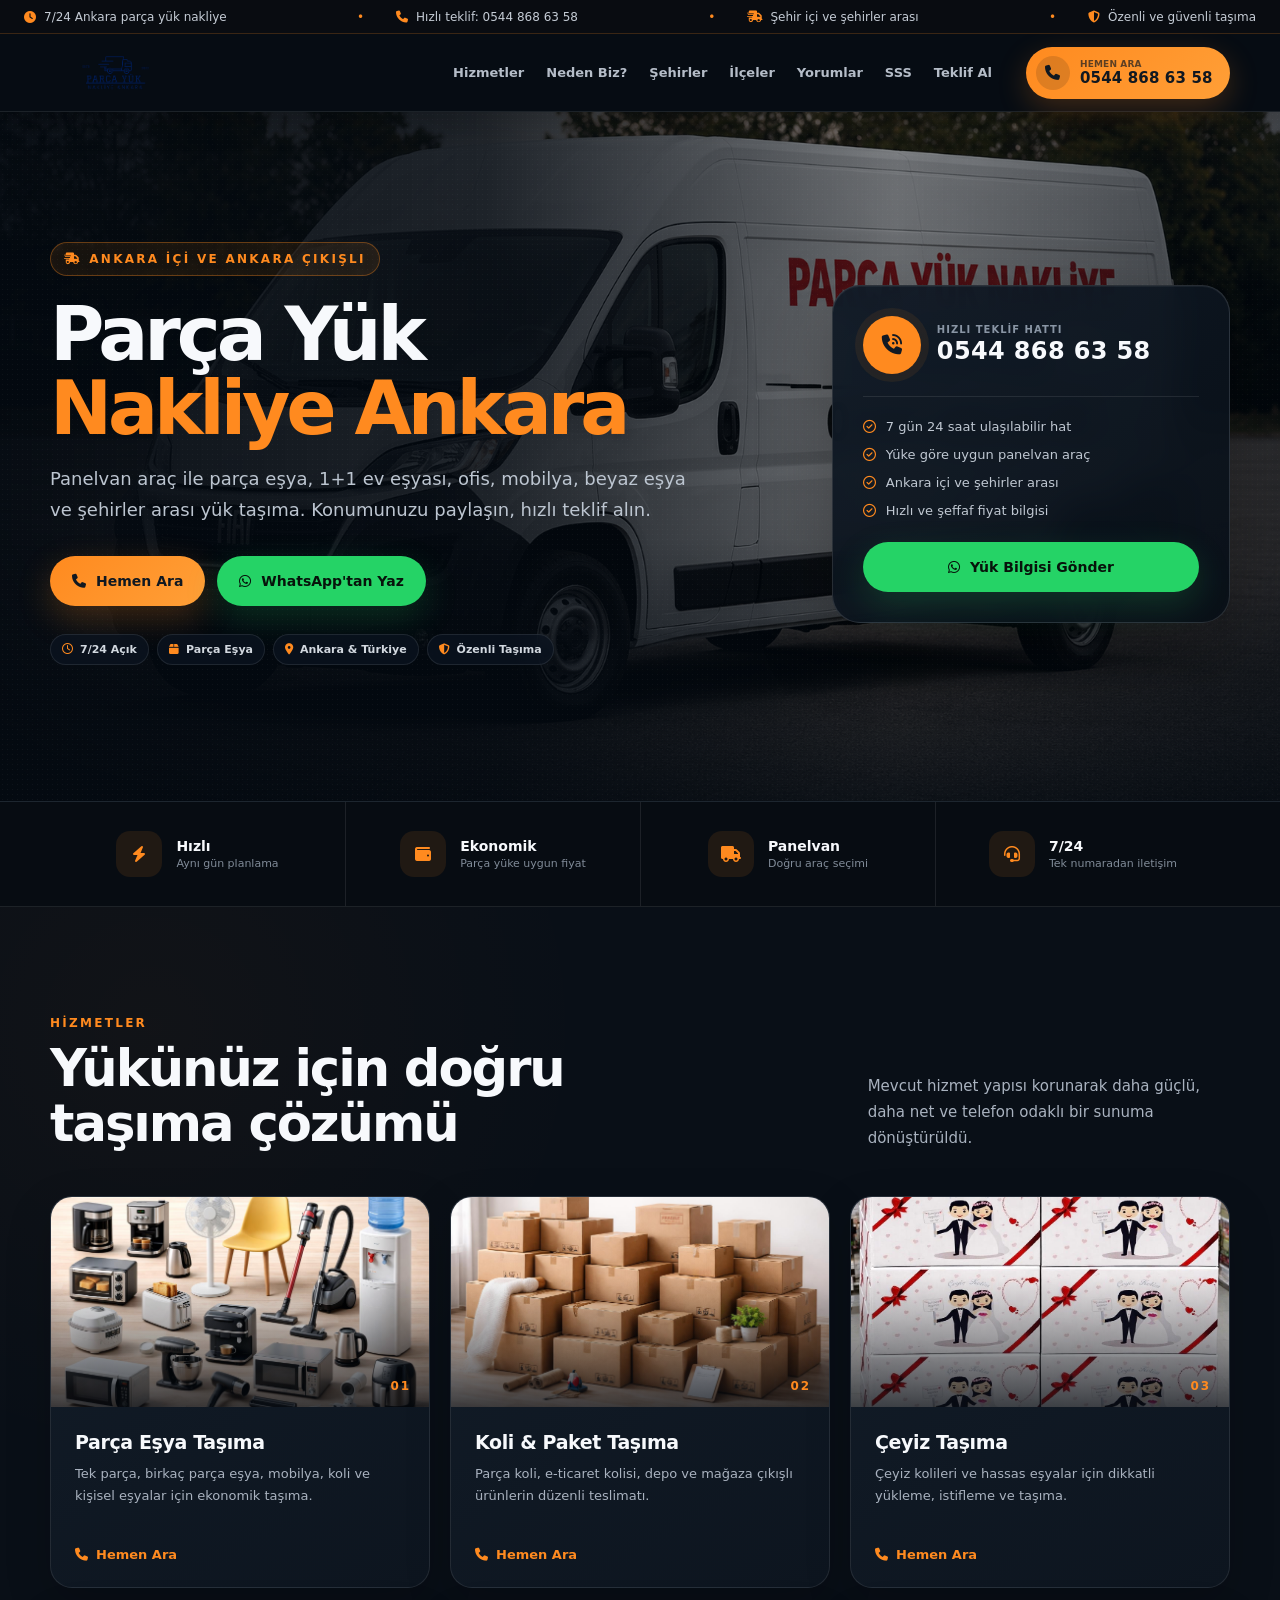
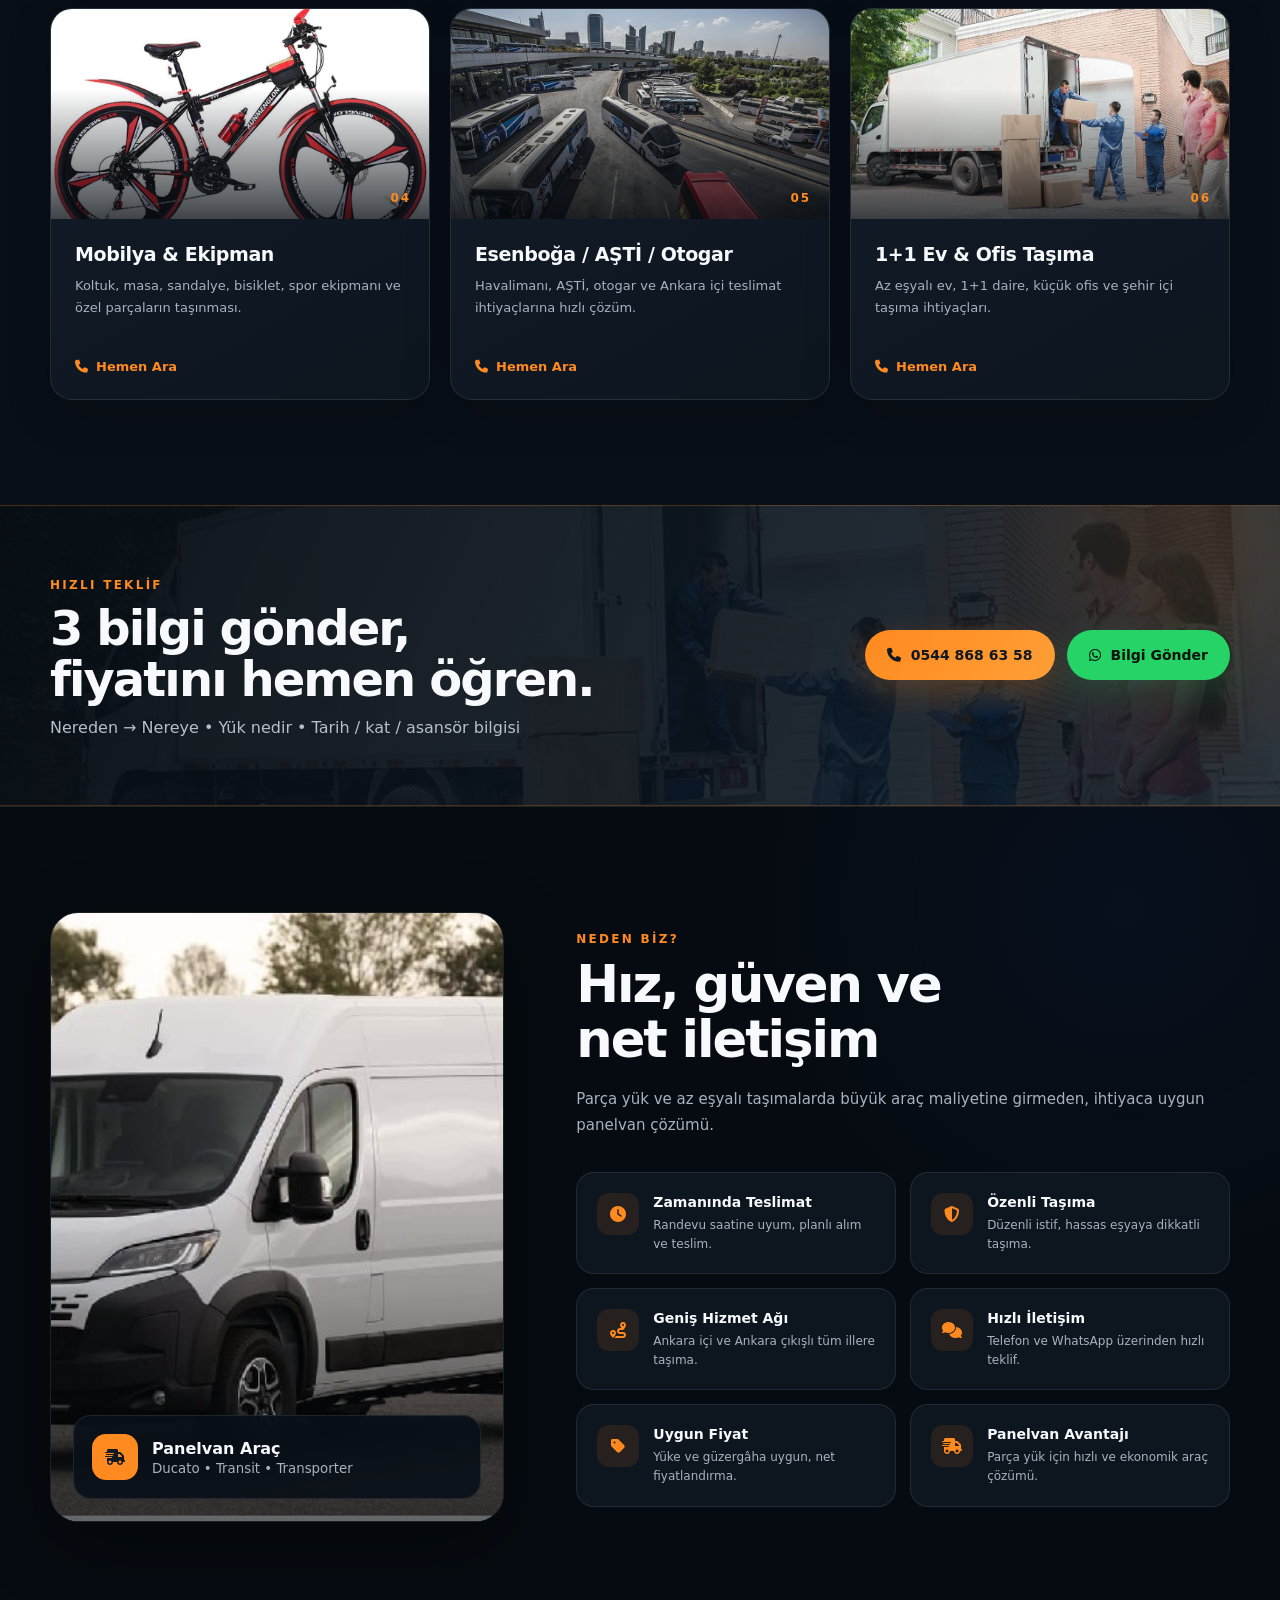
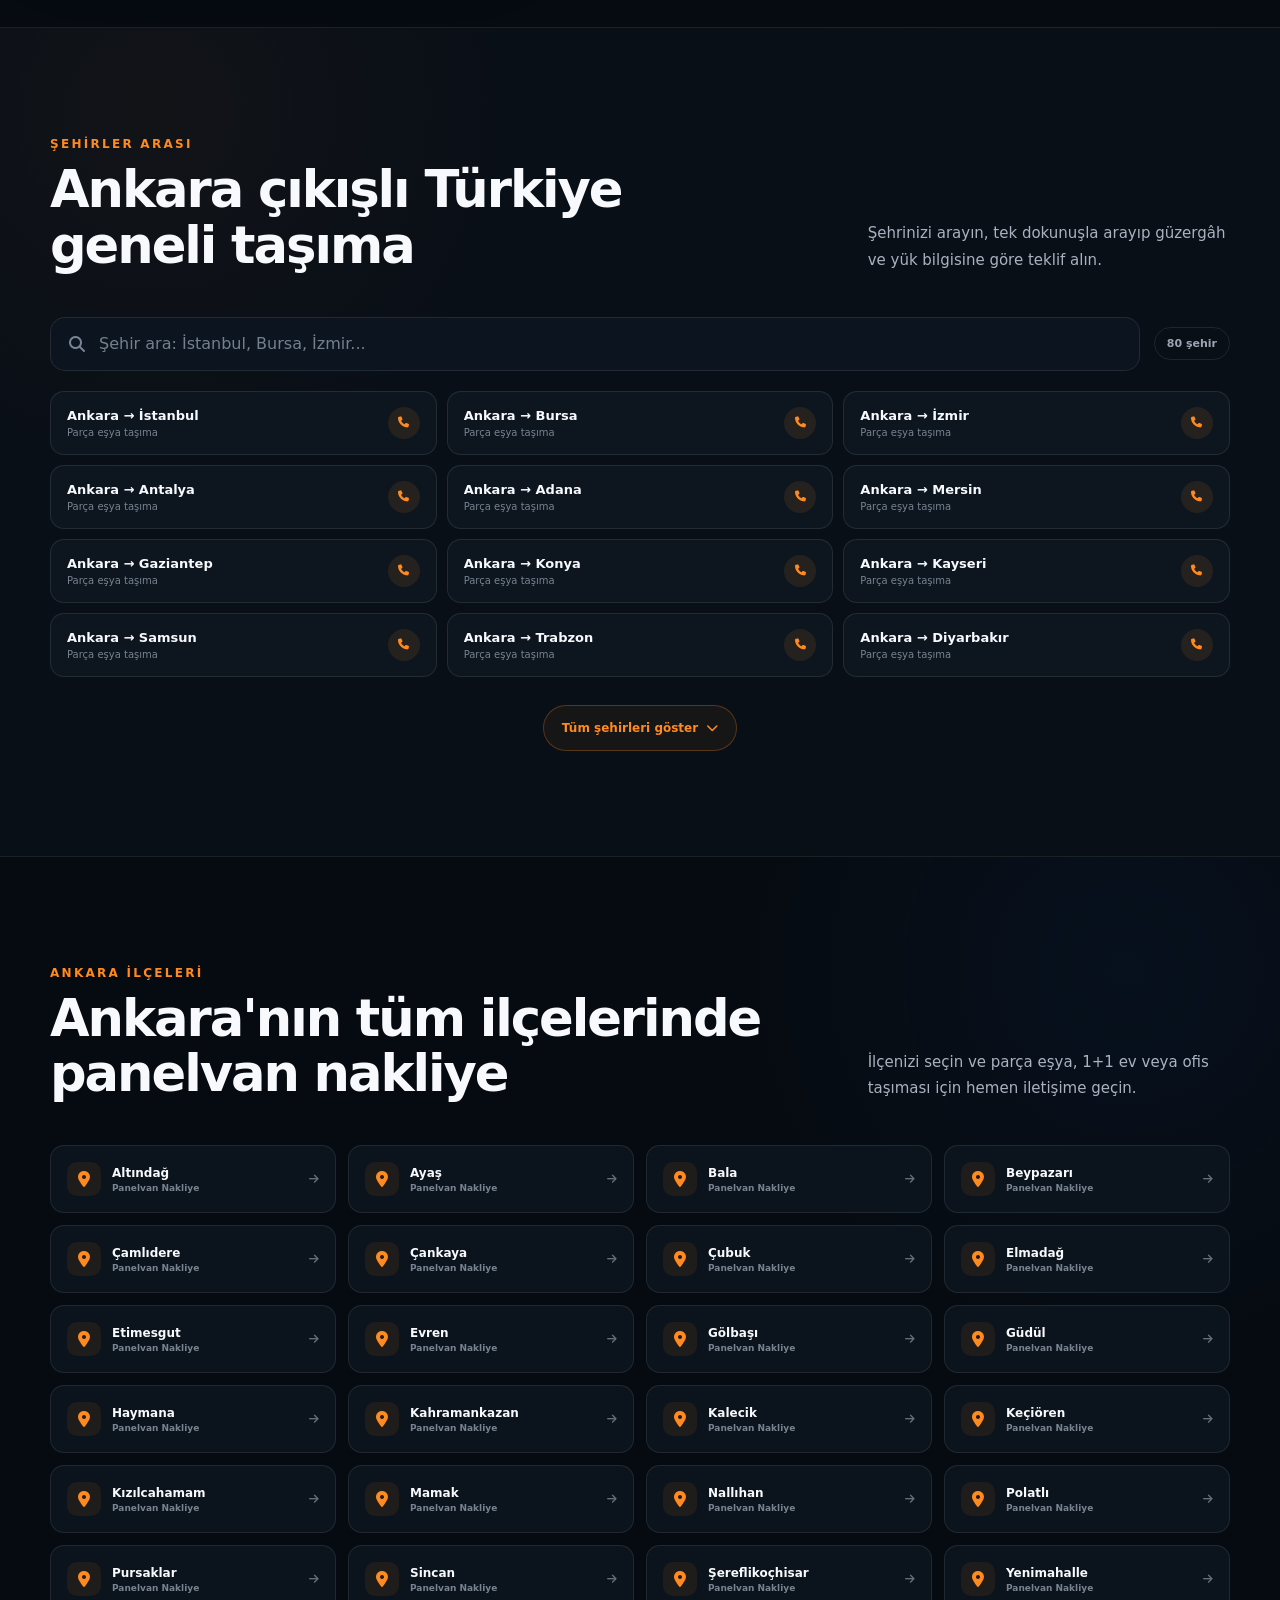
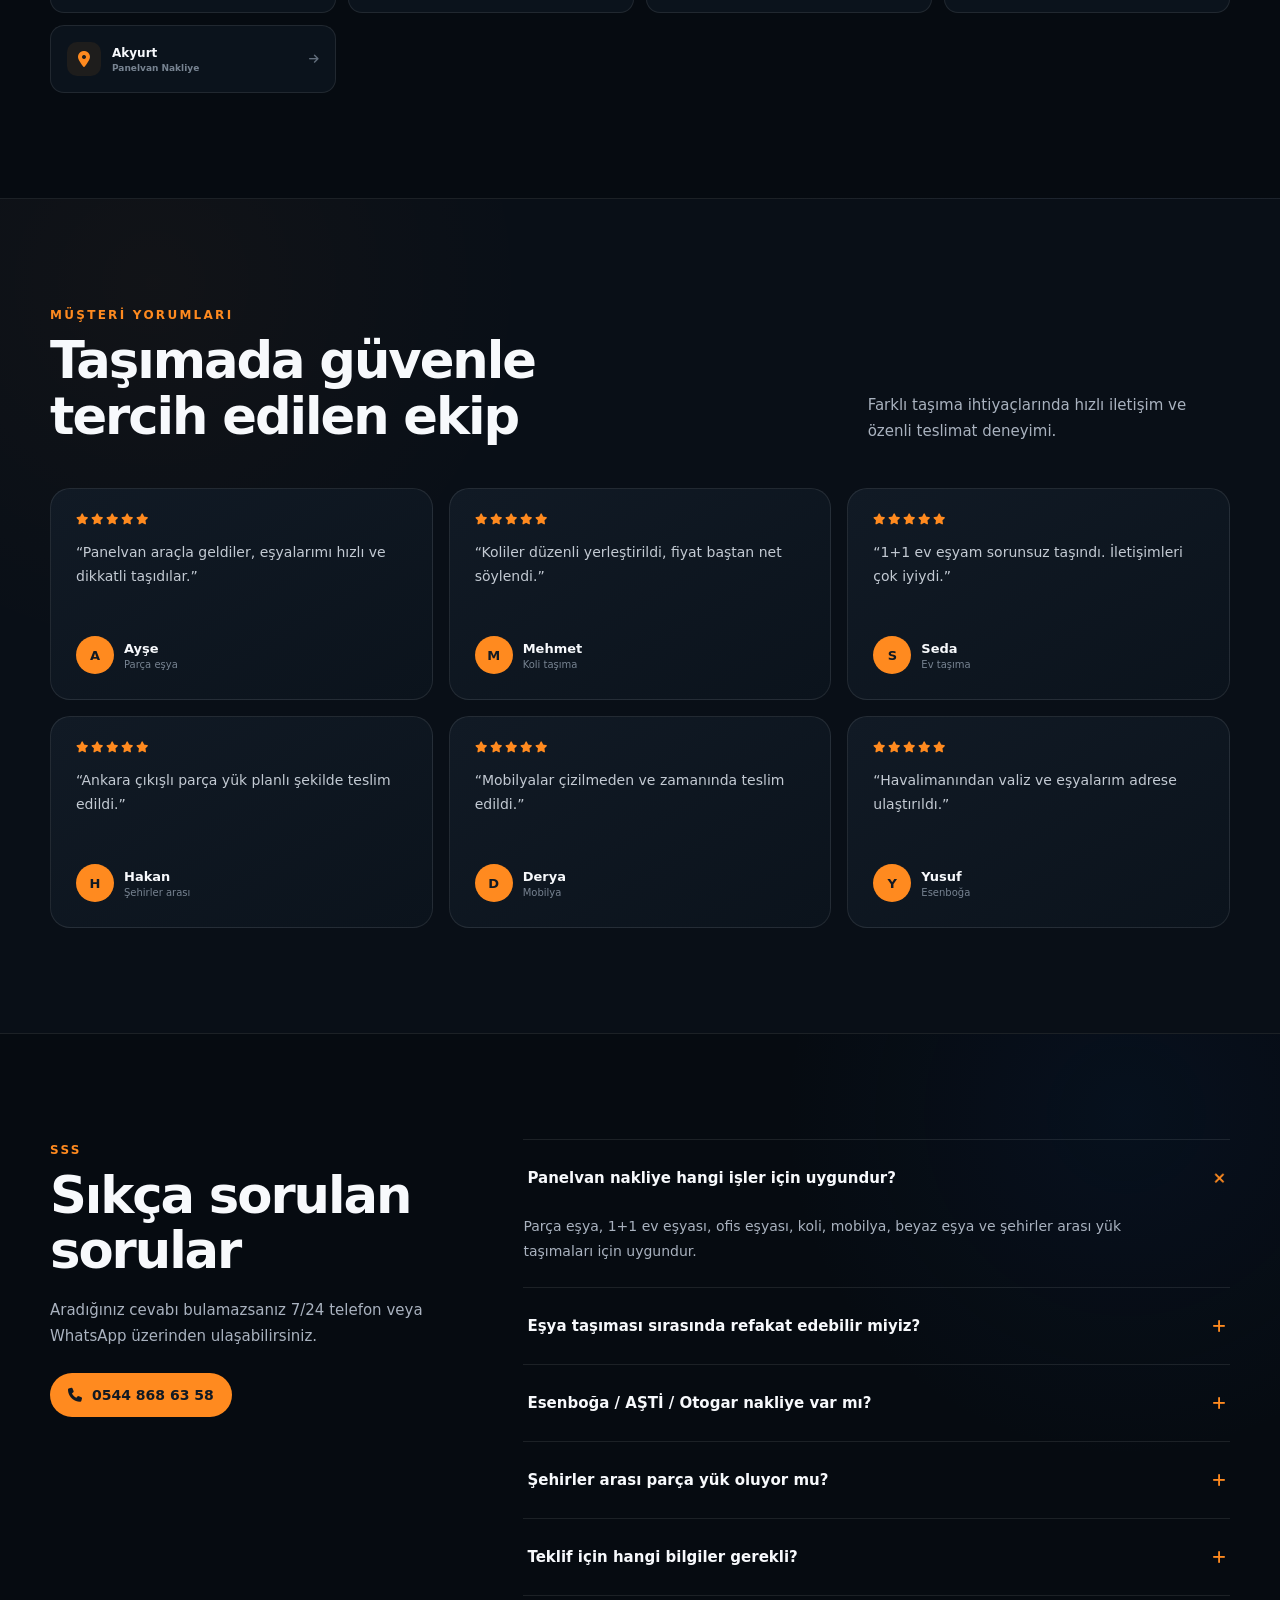
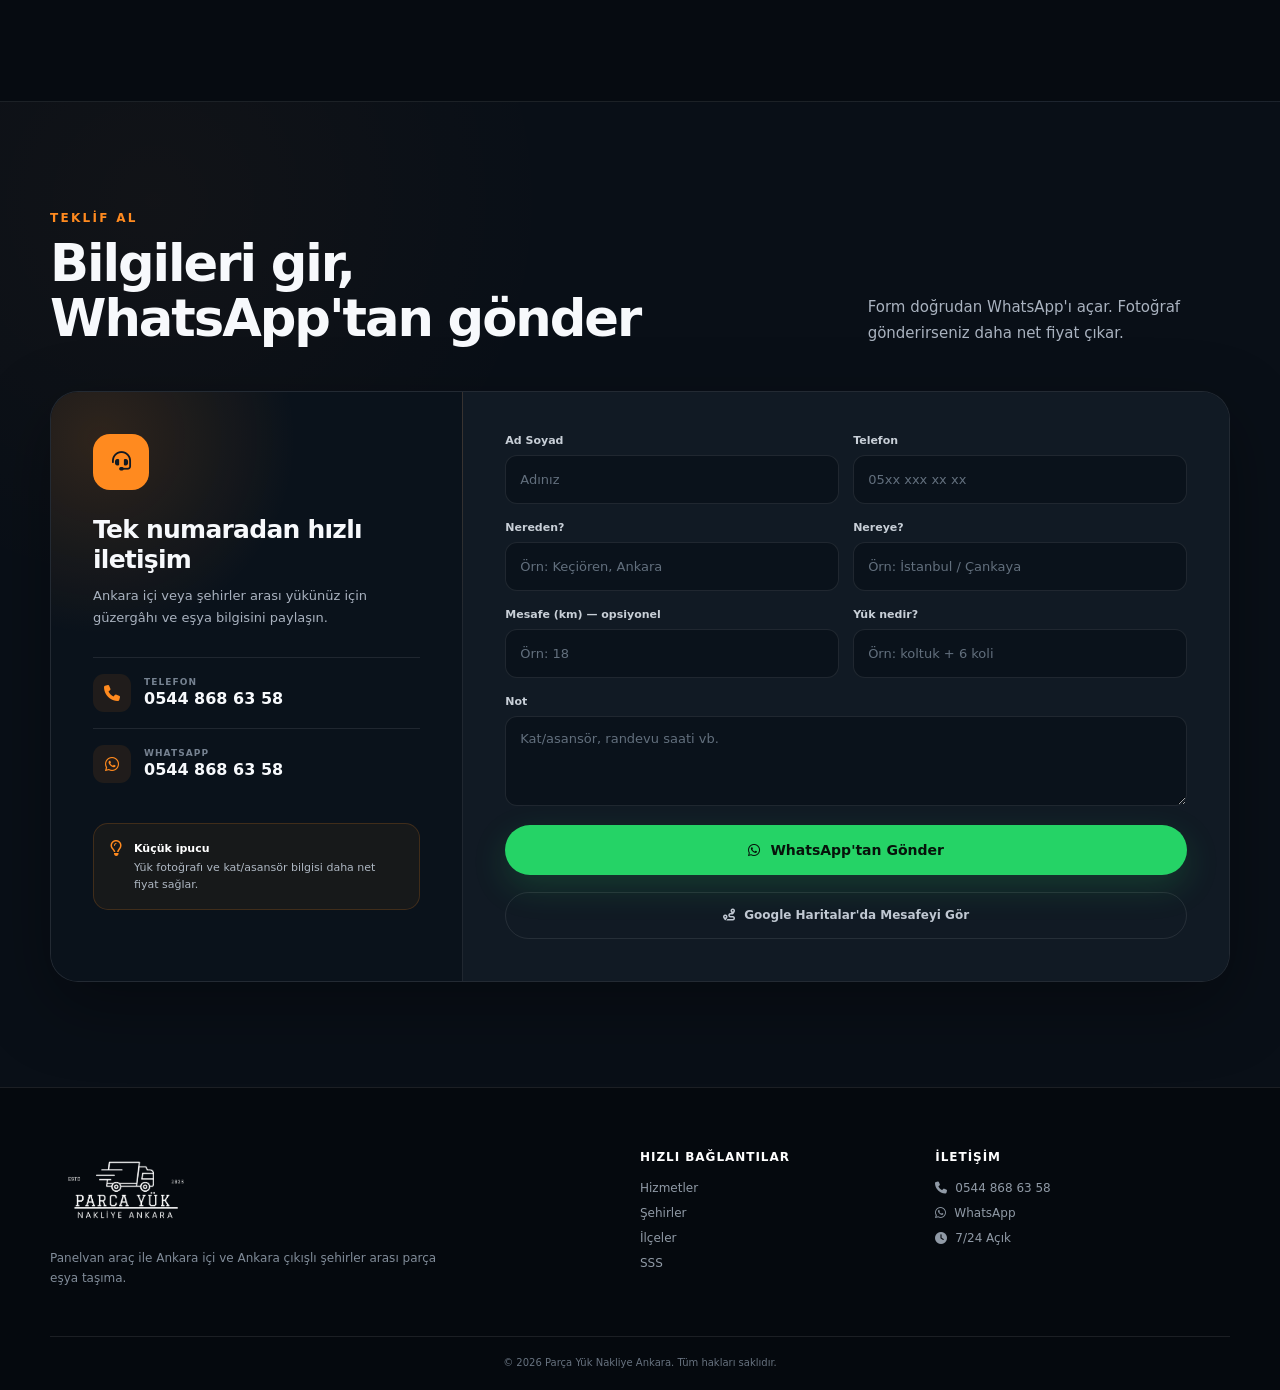
==== commit b87893fc: "dfgs" ====
--- a/index.html
+++ b/index.html
@@ -1,11 +1,14 @@
 <!doctype html>
 <html lang="tr">
+
 <head>
   <meta charset="utf-8">
   <meta name="viewport" content="width=device-width, initial-scale=1">
   <title>Parça Yük Nakliye Ankara | Panelvan Araç ile Eşya Taşıma</title>
-  <meta name="description" content="Panelvan araç ile Ankara içi ve Ankara çıkışlı parça eşya, 1+1 ev, ofis, mobilya, beyaz eşya ve şehirler arası yük taşıma. Hızlı teklif alın.">
-  <meta name="keywords" content="parça yük nakliye ankara, panelvan nakliye ankara, parça eşya taşıma ankara, 1+1 ev eşyası taşıma, şehirler arası parça eşya taşıma">
+  <meta name="description"
+    content="Panelvan araç ile Ankara içi ve Ankara çıkışlı parça eşya, 1+1 ev, ofis, mobilya, beyaz eşya ve şehirler arası yük taşıma. Hızlı teklif alın.">
+  <meta name="keywords"
+    content="parça yük nakliye ankara, panelvan nakliye ankara, parça eşya taşıma ankara, 1+1 ev eşyası taşıma, şehirler arası parça eşya taşıma">
   <meta name="robots" content="index,follow,max-image-preview:large,max-snippet:-1,max-video-preview:-1">
   <meta name="theme-color" content="#080f18">
   <link rel="canonical" href="https://parcayuknakliyeankara.com/">
@@ -13,7 +16,8 @@
   <meta property="og:locale" content="tr_TR">
   <meta property="og:site_name" content="Parça Yük Nakliye Ankara">
   <meta property="og:title" content="Parça Yük Nakliye Ankara | Hızlı ve Güvenli Taşıma">
-  <meta property="og:description" content="Ankara içi ve Ankara çıkışlı panelvan araç ile parça eşya taşıma. Telefon veya WhatsApp üzerinden hızlı teklif.">
+  <meta property="og:description"
+    content="Ankara içi ve Ankara çıkışlı panelvan araç ile parça eşya taşıma. Telefon veya WhatsApp üzerinden hızlı teklif.">
   <meta property="og:url" content="https://parcayuknakliyeankara.com/">
   <meta property="og:image" content="https://parcayuknakliyeankara.com/assets/img/bannerss.png">
   <meta name="twitter:card" content="summary_large_image">
@@ -27,7 +31,7 @@
   <script async src="https://www.googletagmanager.com/gtag/js?id=AW-17874354293"></script>
   <script>
     window.dataLayer = window.dataLayer || [];
-    function gtag(){dataLayer.push(arguments);}
+    function gtag() { dataLayer.push(arguments); }
     window.gtag = gtag;
     gtag('js', new Date());
     gtag('config', 'AW-17874354293');
@@ -36,7 +40,580 @@
   {"@context":"https://schema.org","@type":"MovingCompany","name":"Parça Yük Nakliye Ankara","url":"https://parcayuknakliyeankara.com/","telephone":"+905448686358","image":"https://parcayuknakliyeankara.com/assets/img/bannerss.png","logo":"https://parcayuknakliyeankara.com/assets/img/logof.png","address":{"@type":"PostalAddress","addressLocality":"Ankara","addressCountry":"TR"},"areaServed":{"@type":"AdministrativeArea","name":"Türkiye"},"openingHours":"Mo-Su 00:00-23:59","priceRange":"₺₺"}
   </script>
 </head>
-<body><main><div class="top-ticker" aria-label="Hizmet bilgileri"><div class="ticker-track"><span><i class="fa-solid fa-clock"></i> 7/24 Ankara parça yük nakliye</span><span><i class="fa-solid fa-phone"></i> Hızlı teklif: 0544 868 63 58</span><span><i class="fa-solid fa-truck-fast"></i> Şehir içi ve şehirler arası</span><span><i class="fa-solid fa-shield-halved"></i> Özenli ve güvenli taşıma</span></div></div><header class="site-header"><div class="container nav-wrap"><a class="brand" href="#home" aria-label="Parça Yük Nakliye Ankara ana sayfa"><img src="assets/img/logom.png" alt="Parça Yük Nakliye Ankara" width="1561" height="781" loading="eager" fetchpriority="high" decoding="async"></a><button id="menuToggle" class="menu-toggle" type="button" aria-label="Menüyü aç veya kapat" aria-expanded="false"><i class="fa-solid fa-bars"></i></button><nav id="mainNav" class="main-nav " aria-label="Ana menü"><a href="#services">Hizmetler</a><a href="#why">Neden Biz?</a><a href="#sehirler">Şehirler</a><a href="#ilceler">İlçeler</a><a href="#testimonials">Yorumlar</a><a href="#faq">SSS</a><a href="#contact">Teklif Al</a></nav><a class="header-call" href="tel:05448686358"><span class="call-icon"><i class="fa-solid fa-phone"></i></span><span><small>Hemen Ara</small>0544 868 63 58</span></a></div></header><section id="home" class="hero"><div class="hero-media" aria-hidden="true"></div><div class="hero-shade"></div><div class="container hero-grid"><div class="hero-copy"><div class="eyebrow"><i class="fa-solid fa-truck-fast"></i> Ankara içi ve Ankara çıkışlı</div><h1>Parça Yük <span>Nakliye Ankara</span></h1><p>Panelvan araç ile parça eşya, 1+1 ev eşyası, ofis, mobilya, beyaz eşya ve şehirler arası yük taşıma. Konumunuzu paylaşın, hızlı teklif alın.</p><div class="hero-actions"><a class="btn btn-primary" href="tel:05448686358"><i class="fa-solid fa-phone"></i> Hemen Ara</a><a class="btn btn-whatsapp" href="https://wa.me/905448686358?text=Merhaba%2C%20Par%C3%A7a%20Y%C3%BCk%20Nakliye%20Ankara'dan%20teklif%20almak%20istiyorum.%0A%0ANereden%20%E2%86%92%20Nereye%3A%0AY%C3%BCk%3A%0ATarih%3A" target="_blank" rel="noreferrer"><i class="fa-brands fa-whatsapp"></i> WhatsApp'tan Yaz</a></div><div class="hero-pills"><span><i class="fa-regular fa-clock"></i> 7/24 Açık</span><span><i class="fa-solid fa-box"></i> Parça Eşya</span><span><i class="fa-solid fa-location-dot"></i> Ankara &amp; Türkiye</span><span><i class="fa-solid fa-shield-halved"></i> Özenli Taşıma</span></div></div><aside class="hero-call-card" aria-label="Hızlı iletişim"><div class="call-card-head"><span class="large-icon"><i class="fa-solid fa-phone-volume"></i></span><div><small>HIZLI TEKLİF HATTI</small><a href="tel:05448686358">0544 868 63 58</a></div></div><ul><li><i class="fa-regular fa-circle-check"></i> 7 gün 24 saat ulaşılabilir hat</li><li><i class="fa-regular fa-circle-check"></i> Yüke göre uygun panelvan araç</li><li><i class="fa-regular fa-circle-check"></i> Ankara içi ve şehirler arası</li><li><i class="fa-regular fa-circle-check"></i> Hızlı ve şeffaf fiyat bilgisi</li></ul><a class="btn btn-whatsapp full" href="https://wa.me/905448686358?text=Merhaba%2C%20Par%C3%A7a%20Y%C3%BCk%20Nakliye%20Ankara'dan%20teklif%20almak%20istiyorum.%0A%0ANereden%20%E2%86%92%20Nereye%3A%0AY%C3%BCk%3A%0ATarih%3A" target="_blank" rel="noreferrer"><i class="fa-brands fa-whatsapp"></i> Yük Bilgisi Gönder</a></aside></div></section><section class="proof-strip" aria-label="Hizmet avantajları"><div class="container proof-grid"><div class="proof-item"><span><i class="fa-solid fa-bolt"></i></span><div><b>Hızlı</b><small>Aynı gün planlama</small></div></div><div class="proof-item"><span><i class="fa-solid fa-wallet"></i></span><div><b>Ekonomik</b><small>Parça yüke uygun fiyat</small></div></div><div class="proof-item"><span><i class="fa-solid fa-truck"></i></span><div><b>Panelvan</b><small>Doğru araç seçimi</small></div></div><div class="proof-item"><span><i class="fa-solid fa-headset"></i></span><div><b>7/24</b><small>Tek numaradan iletişim</small></div></div></div></section><section id="services" class="section section-dark"><div class="container"><div class="section-heading"><div><span class="kicker">HİZMETLER</span><h2>Yükünüz için doğru taşıma çözümü</h2></div><p>Mevcut hizmet yapısı korunarak daha güçlü, daha net ve telefon odaklı bir sunuma dönüştürüldü.</p></div><div class="service-grid"><article class="service-card"><div class="service-image"><img src="assets/img/kucukesya.jpeg" alt="Parça eşya taşıma Ankara" loading="lazy" decoding="async" sizes="(max-width: 620px) 100vw, (max-width: 920px) 50vw, 33vw" style="position:absolute;inset:0;width:100%;height:100%;object-fit:cover"><span>01</span></div><div class="service-body"><h3>Parça Eşya Taşıma</h3><p>Tek parça, birkaç parça eşya, mobilya, koli ve kişisel eşyalar için ekonomik taşıma.</p><a href="tel:05448686358"><i class="fa-solid fa-phone"></i> Hemen Ara</a></div></article><article class="service-card"><div class="service-image"><img src="assets/img/koli.jpeg" alt="Koli ve paket taşıma Ankara" loading="lazy" decoding="async" sizes="(max-width: 620px) 100vw, (max-width: 920px) 50vw, 33vw" style="position:absolute;inset:0;width:100%;height:100%;object-fit:cover"><span>02</span></div><div class="service-body"><h3>Koli &amp; Paket Taşıma</h3><p>Parça koli, e-ticaret kolisi, depo ve mağaza çıkışlı ürünlerin düzenli teslimatı.</p><a href="tel:05448686358"><i class="fa-solid fa-phone"></i> Hemen Ara</a></div></article><article class="service-card"><div class="service-image"><img src="assets/img/ceyızz.jpeg" alt="Çeyiz taşıma Ankara" loading="lazy" decoding="async" sizes="(max-width: 620px) 100vw, (max-width: 920px) 50vw, 33vw" style="position:absolute;inset:0;width:100%;height:100%;object-fit:cover"><span>03</span></div><div class="service-body"><h3>Çeyiz Taşıma</h3><p>Çeyiz kolileri ve hassas eşyalar için dikkatli yükleme, istifleme ve taşıma.</p><a href="tel:05448686358"><i class="fa-solid fa-phone"></i> Hemen Ara</a></div></article><article class="service-card"><div class="service-image"><img src="assets/img/bisikler.jpg" alt="Mobilya ve ekipman taşıma Ankara" loading="lazy" decoding="async" sizes="(max-width: 620px) 100vw, (max-width: 920px) 50vw, 33vw" style="position:absolute;inset:0;width:100%;height:100%;object-fit:cover"><span>04</span></div><div class="service-body"><h3>Mobilya &amp; Ekipman</h3><p>Koltuk, masa, sandalye, bisiklet, spor ekipmanı ve özel parçaların taşınması.</p><a href="tel:05448686358"><i class="fa-solid fa-phone"></i> Hemen Ara</a></div></article><article class="service-card"><div class="service-image"><img src="assets/img/otogartr.jpg" alt="Esenboğa AŞTİ otogar nakliye" loading="lazy" decoding="async" sizes="(max-width: 620px) 100vw, (max-width: 920px) 50vw, 33vw" style="position:absolute;inset:0;width:100%;height:100%;object-fit:cover"><span>05</span></div><div class="service-body"><h3>Esenboğa / AŞTİ / Otogar</h3><p>Havalimanı, AŞTİ, otogar ve Ankara içi teslimat ihtiyaçlarına hızlı çözüm.</p><a href="tel:05448686358"><i class="fa-solid fa-phone"></i> Hemen Ara</a></div></article><article class="service-card"><div class="service-image"><img src="assets/img/Evden-Eve-Nakliyat.jpg" alt="Evden eve taşımacılık Ankara" loading="lazy" decoding="async" sizes="(max-width: 620px) 100vw, (max-width: 920px) 50vw, 33vw" style="position:absolute;inset:0;width:100%;height:100%;object-fit:cover"><span>06</span></div><div class="service-body"><h3>1+1 Ev &amp; Ofis Taşıma</h3><p>Az eşyalı ev, 1+1 daire, küçük ofis ve şehir içi taşıma ihtiyaçları.</p><a href="tel:05448686358"><i class="fa-solid fa-phone"></i> Hemen Ara</a></div></article></div></div></section><section class="urgent-band"><div class="container urgent-grid"><div><span class="kicker">HIZLI TEKLİF</span><h2>3 bilgi gönder, fiyatını hemen öğren.</h2><p>Nereden → Nereye • Yük nedir • Tarih / kat / asansör bilgisi</p></div><div class="urgent-actions"><a class="btn btn-primary" href="tel:05448686358"><i class="fa-solid fa-phone"></i> 0544 868 63 58</a><a class="btn btn-whatsapp" href="https://wa.me/905448686358?text=Merhaba%2C%20Par%C3%A7a%20Y%C3%BCk%20Nakliye%20Ankara'dan%20teklif%20almak%20istiyorum.%0A%0ANereden%20%E2%86%92%20Nereye%3A%0AY%C3%BCk%3A%0ATarih%3A" target="_blank" rel="noreferrer"><i class="fa-brands fa-whatsapp"></i> Bilgi Gönder</a></div></div></section><section id="why" class="section section-deep"><div class="container why-layout"><div class="why-photo"><img src="assets/img/fiat-ducato-2024-min.jpg" alt="Panelvan nakliye Ankara" loading="lazy" decoding="async" sizes="(max-width: 920px) 100vw, 42vw" style="position:absolute;inset:0;width:100%;height:100%;object-fit:cover"><div class="vehicle-note"><i class="fa-solid fa-truck-fast"></i><div><b>Panelvan Araç</b><small>Ducato • Transit • Transporter</small></div></div></div><div><span class="kicker">NEDEN BİZ?</span><h2>Hız, güven ve net iletişim</h2><p class="lead">Parça yük ve az eşyalı taşımalarda büyük araç maliyetine girmeden, ihtiyaca uygun panelvan çözümü.</p><div class="benefit-grid"><div class="benefit-card"><span><i class="fa-solid fa-clock"></i></span><div><h3>Zamanında Teslimat</h3><p>Randevu saatine uyum, planlı alım ve teslim.</p></div></div><div class="benefit-card"><span><i class="fa-solid fa-shield-halved"></i></span><div><h3>Özenli Taşıma</h3><p>Düzenli istif, hassas eşyaya dikkatli taşıma.</p></div></div><div class="benefit-card"><span><i class="fa-solid fa-route"></i></span><div><h3>Geniş Hizmet Ağı</h3><p>Ankara içi ve Ankara çıkışlı tüm illere taşıma.</p></div></div><div class="benefit-card"><span><i class="fa-solid fa-comments"></i></span><div><h3>Hızlı İletişim</h3><p>Telefon ve WhatsApp üzerinden hızlı teklif.</p></div></div><div class="benefit-card"><span><i class="fa-solid fa-tag"></i></span><div><h3>Uygun Fiyat</h3><p>Yüke ve güzergâha uygun, net fiyatlandırma.</p></div></div><div class="benefit-card"><span><i class="fa-solid fa-truck-fast"></i></span><div><h3>Panelvan Avantajı</h3><p>Parça yük için hızlı ve ekonomik araç çözümü.</p></div></div></div></div></div></section><section id="sehirler" class="section section-dark"><div class="container"><div class="section-heading align-end"><div><span class="kicker">ŞEHİRLER ARASI</span><h2>Ankara çıkışlı Türkiye geneli taşıma</h2></div><p>Şehrinizi arayın, tek dokunuşla arayıp güzergâh ve yük bilgisine göre teklif alın.</p></div><div class="city-tools"><label class="search-box" for="citySearch"><i class="fa-solid fa-magnifying-glass"></i><input id="citySearch" placeholder="Şehir ara: İstanbul, Bursa, İzmir..." aria-label="Şehir ara" value=""></label><span>80 şehir</span></div><div class="city-grid collapsed"><a class="city-card" href="tel:05448686358"><span><b>Ankara → İstanbul</b><small>Parça eşya taşıma</small></span><i class="fa-solid fa-phone"></i></a><a class="city-card" href="tel:05448686358"><span><b>Ankara → Bursa</b><small>Parça eşya taşıma</small></span><i class="fa-solid fa-phone"></i></a><a class="city-card" href="tel:05448686358"><span><b>Ankara → İzmir</b><small>Parça eşya taşıma</small></span><i class="fa-solid fa-phone"></i></a><a class="city-card" href="tel:05448686358"><span><b>Ankara → Antalya</b><small>Parça eşya taşıma</small></span><i class="fa-solid fa-phone"></i></a><a class="city-card" href="tel:05448686358"><span><b>Ankara → Adana</b><small>Parça eşya taşıma</small></span><i class="fa-solid fa-phone"></i></a><a class="city-card" href="tel:05448686358"><span><b>Ankara → Mersin</b><small>Parça eşya taşıma</small></span><i class="fa-solid fa-phone"></i></a><a class="city-card" href="tel:05448686358"><span><b>Ankara → Gaziantep</b><small>Parça eşya taşıma</small></span><i class="fa-solid fa-phone"></i></a><a class="city-card" href="tel:05448686358"><span><b>Ankara → Konya</b><small>Parça eşya taşıma</small></span><i class="fa-solid fa-phone"></i></a><a class="city-card" href="tel:05448686358"><span><b>Ankara → Kayseri</b><small>Parça eşya taşıma</small></span><i class="fa-solid fa-phone"></i></a><a class="city-card" href="tel:05448686358"><span><b>Ankara → Samsun</b><small>Parça eşya taşıma</small></span><i class="fa-solid fa-phone"></i></a><a class="city-card" href="tel:05448686358"><span><b>Ankara → Trabzon</b><small>Parça eşya taşıma</small></span><i class="fa-solid fa-phone"></i></a><a class="city-card" href="tel:05448686358"><span><b>Ankara → Diyarbakır</b><small>Parça eşya taşıma</small></span><i class="fa-solid fa-phone"></i></a><a class="city-card" href="tel:05448686358"><span><b>Ankara → Eskişehir</b><small>Parça eşya taşıma</small></span><i class="fa-solid fa-phone"></i></a><a class="city-card" href="tel:05448686358"><span><b>Ankara → Sakarya</b><small>Parça eşya taşıma</small></span><i class="fa-solid fa-phone"></i></a><a class="city-card" href="tel:05448686358"><span><b>Ankara → Kocaeli</b><small>Parça eşya taşıma</small></span><i class="fa-solid fa-phone"></i></a><a class="city-card" href="tel:05448686358"><span><b>Ankara → Muğla</b><small>Parça eşya taşıma</small></span><i class="fa-solid fa-phone"></i></a><a class="city-card" href="tel:05448686358"><span><b>Ankara → Hatay</b><small>Parça eşya taşıma</small></span><i class="fa-solid fa-phone"></i></a><a class="city-card" href="tel:05448686358"><span><b>Ankara → Denizli</b><small>Parça eşya taşıma</small></span><i class="fa-solid fa-phone"></i></a><a class="city-card" href="tel:05448686358"><span><b>Ankara → Aydın</b><small>Parça eşya taşıma</small></span><i class="fa-solid fa-phone"></i></a><a class="city-card" href="tel:05448686358"><span><b>Ankara → Balıkesir</b><small>Parça eşya taşıma</small></span><i class="fa-solid fa-phone"></i></a><a class="city-card" href="tel:05448686358"><span><b>Ankara → Manisa</b><small>Parça eşya taşıma</small></span><i class="fa-solid fa-phone"></i></a><a class="city-card" href="tel:05448686358"><span><b>Ankara → Tekirdağ</b><small>Parça eşya taşıma</small></span><i class="fa-solid fa-phone"></i></a><a class="city-card" href="tel:05448686358"><span><b>Ankara → Edirne</b><small>Parça eşya taşıma</small></span><i class="fa-solid fa-phone"></i></a><a class="city-card" href="tel:05448686358"><span><b>Ankara → Çanakkale</b><small>Parça eşya taşıma</small></span><i class="fa-solid fa-phone"></i></a><a class="city-card" href="tel:05448686358"><span><b>Ankara → Afyonkarahisar</b><small>Parça eşya taşıma</small></span><i class="fa-solid fa-phone"></i></a><a class="city-card" href="tel:05448686358"><span><b>Ankara → Uşak</b><small>Parça eşya taşıma</small></span><i class="fa-solid fa-phone"></i></a><a class="city-card" href="tel:05448686358"><span><b>Ankara → Kütahya</b><small>Parça eşya taşıma</small></span><i class="fa-solid fa-phone"></i></a><a class="city-card" href="tel:05448686358"><span><b>Ankara → Isparta</b><small>Parça eşya taşıma</small></span><i class="fa-solid fa-phone"></i></a><a class="city-card" href="tel:05448686358"><span><b>Ankara → Burdur</b><small>Parça eşya taşıma</small></span><i class="fa-solid fa-phone"></i></a><a class="city-card" href="tel:05448686358"><span><b>Ankara → Karaman</b><small>Parça eşya taşıma</small></span><i class="fa-solid fa-phone"></i></a><a class="city-card" href="tel:05448686358"><span><b>Ankara → Niğde</b><small>Parça eşya taşıma</small></span><i class="fa-solid fa-phone"></i></a><a class="city-card" href="tel:05448686358"><span><b>Ankara → Nevşehir</b><small>Parça eşya taşıma</small></span><i class="fa-solid fa-phone"></i></a><a class="city-card" href="tel:05448686358"><span><b>Ankara → Kırşehir</b><small>Parça eşya taşıma</small></span><i class="fa-solid fa-phone"></i></a><a class="city-card" href="tel:05448686358"><span><b>Ankara → Aksaray</b><small>Parça eşya taşıma</small></span><i class="fa-solid fa-phone"></i></a><a class="city-card" href="tel:05448686358"><span><b>Ankara → Yozgat</b><small>Parça eşya taşıma</small></span><i class="fa-solid fa-phone"></i></a><a class="city-card" href="tel:05448686358"><span><b>Ankara → Sivas</b><small>Parça eşya taşıma</small></span><i class="fa-solid fa-phone"></i></a><a class="city-card" href="tel:05448686358"><span><b>Ankara → Tokat</b><small>Parça eşya taşıma</small></span><i class="fa-solid fa-phone"></i></a><a class="city-card" href="tel:05448686358"><span><b>Ankara → Ordu</b><small>Parça eşya taşıma</small></span><i class="fa-solid fa-phone"></i></a><a class="city-card" href="tel:05448686358"><span><b>Ankara → Giresun</b><small>Parça eşya taşıma</small></span><i class="fa-solid fa-phone"></i></a><a class="city-card" href="tel:05448686358"><span><b>Ankara → Rize</b><small>Parça eşya taşıma</small></span><i class="fa-solid fa-phone"></i></a><a class="city-card" href="tel:05448686358"><span><b>Ankara → Artvin</b><small>Parça eşya taşıma</small></span><i class="fa-solid fa-phone"></i></a><a class="city-card" href="tel:05448686358"><span><b>Ankara → Erzurum</b><small>Parça eşya taşıma</small></span><i class="fa-solid fa-phone"></i></a><a class="city-card" href="tel:05448686358"><span><b>Ankara → Erzincan</b><small>Parça eşya taşıma</small></span><i class="fa-solid fa-phone"></i></a><a class="city-card" href="tel:05448686358"><span><b>Ankara → Malatya</b><small>Parça eşya taşıma</small></span><i class="fa-solid fa-phone"></i></a><a class="city-card" href="tel:05448686358"><span><b>Ankara → Elazığ</b><small>Parça eşya taşıma</small></span><i class="fa-solid fa-phone"></i></a><a class="city-card" href="tel:05448686358"><span><b>Ankara → Tunceli</b><small>Parça eşya taşıma</small></span><i class="fa-solid fa-phone"></i></a><a class="city-card" href="tel:05448686358"><span><b>Ankara → Bingöl</b><small>Parça eşya taşıma</small></span><i class="fa-solid fa-phone"></i></a><a class="city-card" href="tel:05448686358"><span><b>Ankara → Muş</b><small>Parça eşya taşıma</small></span><i class="fa-solid fa-phone"></i></a><a class="city-card" href="tel:05448686358"><span><b>Ankara → Bitlis</b><small>Parça eşya taşıma</small></span><i class="fa-solid fa-phone"></i></a><a class="city-card" href="tel:05448686358"><span><b>Ankara → Van</b><small>Parça eşya taşıma</small></span><i class="fa-solid fa-phone"></i></a><a class="city-card" href="tel:05448686358"><span><b>Ankara → Hakkari</b><small>Parça eşya taşıma</small></span><i class="fa-solid fa-phone"></i></a><a class="city-card" href="tel:05448686358"><span><b>Ankara → Şırnak</b><small>Parça eşya taşıma</small></span><i class="fa-solid fa-phone"></i></a><a class="city-card" href="tel:05448686358"><span><b>Ankara → Mardin</b><small>Parça eşya taşıma</small></span><i class="fa-solid fa-phone"></i></a><a class="city-card" href="tel:05448686358"><span><b>Ankara → Batman</b><small>Parça eşya taşıma</small></span><i class="fa-solid fa-phone"></i></a><a class="city-card" href="tel:05448686358"><span><b>Ankara → Siirt</b><small>Parça eşya taşıma</small></span><i class="fa-solid fa-phone"></i></a><a class="city-card" href="tel:05448686358"><span><b>Ankara → Adıyaman</b><small>Parça eşya taşıma</small></span><i class="fa-solid fa-phone"></i></a><a class="city-card" href="tel:05448686358"><span><b>Ankara → Kilis</b><small>Parça eşya taşıma</small></span><i class="fa-solid fa-phone"></i></a><a class="city-card" href="tel:05448686358"><span><b>Ankara → Kahramanmaraş</b><small>Parça eşya taşıma</small></span><i class="fa-solid fa-phone"></i></a><a class="city-card" href="tel:05448686358"><span><b>Ankara → Osmaniye</b><small>Parça eşya taşıma</small></span><i class="fa-solid fa-phone"></i></a><a class="city-card" href="tel:05448686358"><span><b>Ankara → Şanlıurfa</b><small>Parça eşya taşıma</small></span><i class="fa-solid fa-phone"></i></a><a class="city-card" href="tel:05448686358"><span><b>Ankara → Çorum</b><small>Parça eşya taşıma</small></span><i class="fa-solid fa-phone"></i></a><a class="city-card" href="tel:05448686358"><span><b>Ankara → Amasya</b><small>Parça eşya taşıma</small></span><i class="fa-solid fa-phone"></i></a><a class="city-card" href="tel:05448686358"><span><b>Ankara → Sinop</b><small>Parça eşya taşıma</small></span><i class="fa-solid fa-phone"></i></a><a class="city-card" href="tel:05448686358"><span><b>Ankara → Kastamonu</b><small>Parça eşya taşıma</small></span><i class="fa-solid fa-phone"></i></a><a class="city-card" href="tel:05448686358"><span><b>Ankara → Çankırı</b><small>Parça eşya taşıma</small></span><i class="fa-solid fa-phone"></i></a><a class="city-card" href="tel:05448686358"><span><b>Ankara → Karabük</b><small>Parça eşya taşıma</small></span><i class="fa-solid fa-phone"></i></a><a class="city-card" href="tel:05448686358"><span><b>Ankara → Bartın</b><small>Parça eşya taşıma</small></span><i class="fa-solid fa-phone"></i></a><a class="city-card" href="tel:05448686358"><span><b>Ankara → Zonguldak</b><small>Parça eşya taşıma</small></span><i class="fa-solid fa-phone"></i></a><a class="city-card" href="tel:05448686358"><span><b>Ankara → Bolu</b><small>Parça eşya taşıma</small></span><i class="fa-solid fa-phone"></i></a><a class="city-card" href="tel:05448686358"><span><b>Ankara → Düzce</b><small>Parça eşya taşıma</small></span><i class="fa-solid fa-phone"></i></a><a class="city-card" href="tel:05448686358"><span><b>Ankara → Kırıkkale</b><small>Parça eşya taşıma</small></span><i class="fa-solid fa-phone"></i></a><a class="city-card" href="tel:05448686358"><span><b>Ankara → Kırklareli</b><small>Parça eşya taşıma</small></span><i class="fa-solid fa-phone"></i></a><a class="city-card" href="tel:05448686358"><span><b>Ankara → Yalova</b><small>Parça eşya taşıma</small></span><i class="fa-solid fa-phone"></i></a><a class="city-card" href="tel:05448686358"><span><b>Ankara → Bilecik</b><small>Parça eşya taşıma</small></span><i class="fa-solid fa-phone"></i></a><a class="city-card" href="tel:05448686358"><span><b>Ankara → Ardahan</b><small>Parça eşya taşıma</small></span><i class="fa-solid fa-phone"></i></a><a class="city-card" href="tel:05448686358"><span><b>Ankara → Kars</b><small>Parça eşya taşıma</small></span><i class="fa-solid fa-phone"></i></a><a class="city-card" href="tel:05448686358"><span><b>Ankara → Iğdır</b><small>Parça eşya taşıma</small></span><i class="fa-solid fa-phone"></i></a><a class="city-card" href="tel:05448686358"><span><b>Ankara → Ağrı</b><small>Parça eşya taşıma</small></span><i class="fa-solid fa-phone"></i></a><a class="city-card" href="tel:05448686358"><span><b>Ankara → Bayburt</b><small>Parça eşya taşıma</small></span><i class="fa-solid fa-phone"></i></a><a class="city-card" href="tel:05448686358"><span><b>Ankara → Gümüşhane</b><small>Parça eşya taşıma</small></span><i class="fa-solid fa-phone"></i></a></div><button id="showAllCities" class="show-more" type="button">Tüm şehirleri göster <i class="fa-solid fa-chevron-down"></i></button></div></section><section id="ilceler" class="section section-deep districts-section"><div class="container"><div class="section-heading"><div><span class="kicker">ANKARA İLÇELERİ</span><h2>Ankara'nın tüm ilçelerinde panelvan nakliye</h2></div><p>İlçenizi seçin ve parça eşya, 1+1 ev veya ofis taşıması için hemen iletişime geçin.</p></div><div class="district-grid"><a href="tel:05448686358"><i class="fa-solid fa-location-dot"></i><span>Altındağ<small>Panelvan Nakliye</small></span><i class="fa-solid fa-arrow-right"></i></a><a href="tel:05448686358"><i class="fa-solid fa-location-dot"></i><span>Ayaş<small>Panelvan Nakliye</small></span><i class="fa-solid fa-arrow-right"></i></a><a href="tel:05448686358"><i class="fa-solid fa-location-dot"></i><span>Bala<small>Panelvan Nakliye</small></span><i class="fa-solid fa-arrow-right"></i></a><a href="tel:05448686358"><i class="fa-solid fa-location-dot"></i><span>Beypazarı<small>Panelvan Nakliye</small></span><i class="fa-solid fa-arrow-right"></i></a><a href="tel:05448686358"><i class="fa-solid fa-location-dot"></i><span>Çamlıdere<small>Panelvan Nakliye</small></span><i class="fa-solid fa-arrow-right"></i></a><a href="tel:05448686358"><i class="fa-solid fa-location-dot"></i><span>Çankaya<small>Panelvan Nakliye</small></span><i class="fa-solid fa-arrow-right"></i></a><a href="tel:05448686358"><i class="fa-solid fa-location-dot"></i><span>Çubuk<small>Panelvan Nakliye</small></span><i class="fa-solid fa-arrow-right"></i></a><a href="tel:05448686358"><i class="fa-solid fa-location-dot"></i><span>Elmadağ<small>Panelvan Nakliye</small></span><i class="fa-solid fa-arrow-right"></i></a><a href="tel:05448686358"><i class="fa-solid fa-location-dot"></i><span>Etimesgut<small>Panelvan Nakliye</small></span><i class="fa-solid fa-arrow-right"></i></a><a href="tel:05448686358"><i class="fa-solid fa-location-dot"></i><span>Evren<small>Panelvan Nakliye</small></span><i class="fa-solid fa-arrow-right"></i></a><a href="tel:05448686358"><i class="fa-solid fa-location-dot"></i><span>Gölbaşı<small>Panelvan Nakliye</small></span><i class="fa-solid fa-arrow-right"></i></a><a href="tel:05448686358"><i class="fa-solid fa-location-dot"></i><span>Güdül<small>Panelvan Nakliye</small></span><i class="fa-solid fa-arrow-right"></i></a><a href="tel:05448686358"><i class="fa-solid fa-location-dot"></i><span>Haymana<small>Panelvan Nakliye</small></span><i class="fa-solid fa-arrow-right"></i></a><a href="tel:05448686358"><i class="fa-solid fa-location-dot"></i><span>Kahramankazan<small>Panelvan Nakliye</small></span><i class="fa-solid fa-arrow-right"></i></a><a href="tel:05448686358"><i class="fa-solid fa-location-dot"></i><span>Kalecik<small>Panelvan Nakliye</small></span><i class="fa-solid fa-arrow-right"></i></a><a href="tel:05448686358"><i class="fa-solid fa-location-dot"></i><span>Keçiören<small>Panelvan Nakliye</small></span><i class="fa-solid fa-arrow-right"></i></a><a href="tel:05448686358"><i class="fa-solid fa-location-dot"></i><span>Kızılcahamam<small>Panelvan Nakliye</small></span><i class="fa-solid fa-arrow-right"></i></a><a href="tel:05448686358"><i class="fa-solid fa-location-dot"></i><span>Mamak<small>Panelvan Nakliye</small></span><i class="fa-solid fa-arrow-right"></i></a><a href="tel:05448686358"><i class="fa-solid fa-location-dot"></i><span>Nallıhan<small>Panelvan Nakliye</small></span><i class="fa-solid fa-arrow-right"></i></a><a href="tel:05448686358"><i class="fa-solid fa-location-dot"></i><span>Polatlı<small>Panelvan Nakliye</small></span><i class="fa-solid fa-arrow-right"></i></a><a href="tel:05448686358"><i class="fa-solid fa-location-dot"></i><span>Pursaklar<small>Panelvan Nakliye</small></span><i class="fa-solid fa-arrow-right"></i></a><a href="tel:05448686358"><i class="fa-solid fa-location-dot"></i><span>Sincan<small>Panelvan Nakliye</small></span><i class="fa-solid fa-arrow-right"></i></a><a href="tel:05448686358"><i class="fa-solid fa-location-dot"></i><span>Şereflikoçhisar<small>Panelvan Nakliye</small></span><i class="fa-solid fa-arrow-right"></i></a><a href="tel:05448686358"><i class="fa-solid fa-location-dot"></i><span>Yenimahalle<small>Panelvan Nakliye</small></span><i class="fa-solid fa-arrow-right"></i></a><a href="tel:05448686358"><i class="fa-solid fa-location-dot"></i><span>Akyurt<small>Panelvan Nakliye</small></span><i class="fa-solid fa-arrow-right"></i></a></div></div></section><section id="testimonials" class="section section-dark"><div class="container"><div class="section-heading"><div><span class="kicker">MÜŞTERİ YORUMLARI</span><h2>Taşımada güvenle tercih edilen ekip</h2></div><p>Farklı taşıma ihtiyaçlarında hızlı iletişim ve özenli teslimat deneyimi.</p></div><div class="testimonial-grid"><blockquote><div class="stars" aria-label="5 yıldız"><i class="fa-solid fa-star"></i><i class="fa-solid fa-star"></i><i class="fa-solid fa-star"></i><i class="fa-solid fa-star"></i><i class="fa-solid fa-star"></i></div><p>“Panelvan araçla geldiler, eşyalarımı hızlı ve dikkatli taşıdılar.”</p><footer><span>A</span><div><b>Ayşe</b><small>Parça eşya</small></div></footer></blockquote><blockquote><div class="stars" aria-label="5 yıldız"><i class="fa-solid fa-star"></i><i class="fa-solid fa-star"></i><i class="fa-solid fa-star"></i><i class="fa-solid fa-star"></i><i class="fa-solid fa-star"></i></div><p>“Koliler düzenli yerleştirildi, fiyat baştan net söylendi.”</p><footer><span>M</span><div><b>Mehmet</b><small>Koli taşıma</small></div></footer></blockquote><blockquote><div class="stars" aria-label="5 yıldız"><i class="fa-solid fa-star"></i><i class="fa-solid fa-star"></i><i class="fa-solid fa-star"></i><i class="fa-solid fa-star"></i><i class="fa-solid fa-star"></i></div><p>“1+1 ev eşyam sorunsuz taşındı. İletişimleri çok iyiydi.”</p><footer><span>S</span><div><b>Seda</b><small>Ev taşıma</small></div></footer></blockquote><blockquote><div class="stars" aria-label="5 yıldız"><i class="fa-solid fa-star"></i><i class="fa-solid fa-star"></i><i class="fa-solid fa-star"></i><i class="fa-solid fa-star"></i><i class="fa-solid fa-star"></i></div><p>“Ankara çıkışlı parça yük planlı şekilde teslim edildi.”</p><footer><span>H</span><div><b>Hakan</b><small>Şehirler arası</small></div></footer></blockquote><blockquote><div class="stars" aria-label="5 yıldız"><i class="fa-solid fa-star"></i><i class="fa-solid fa-star"></i><i class="fa-solid fa-star"></i><i class="fa-solid fa-star"></i><i class="fa-solid fa-star"></i></div><p>“Mobilyalar çizilmeden ve zamanında teslim edildi.”</p><footer><span>D</span><div><b>Derya</b><small>Mobilya</small></div></footer></blockquote><blockquote><div class="stars" aria-label="5 yıldız"><i class="fa-solid fa-star"></i><i class="fa-solid fa-star"></i><i class="fa-solid fa-star"></i><i class="fa-solid fa-star"></i><i class="fa-solid fa-star"></i></div><p>“Havalimanından valiz ve eşyalarım adrese ulaştırıldı.”</p><footer><span>Y</span><div><b>Yusuf</b><small>Esenboğa</small></div></footer></blockquote></div></div></section><section id="faq" class="section section-deep faq-section"><div class="container faq-layout"><div class="faq-intro"><span class="kicker">SSS</span><h2>Sıkça sorulan sorular</h2><p>Aradığınız cevabı bulamazsanız 7/24 telefon veya WhatsApp üzerinden ulaşabilirsiniz.</p><a href="tel:05448686358"><i class="fa-solid fa-phone"></i> 0544 868 63 58</a></div><div class="faq-list"><details open=""><summary>Panelvan nakliye hangi işler için uygundur?<i class="fa-solid fa-plus"></i></summary><p>Parça eşya, 1+1 ev eşyası, ofis eşyası, koli, mobilya, beyaz eşya ve şehirler arası yük taşımaları için uygundur.</p></details><details><summary>Eşya taşıması sırasında refakat edebilir miyiz?<i class="fa-solid fa-plus"></i></summary><p>Evet, araç uygunluğuna göre 1 kişi refakat edebilir.</p></details><details><summary>Esenboğa / AŞTİ / Otogar nakliye var mı?<i class="fa-solid fa-plus"></i></summary><p>Evet. Esenboğa Havalimanı, AŞTİ, otogar ve Ankara içi teslimat hizmeti vardır.</p></details><details><summary>Şehirler arası parça yük oluyor mu?<i class="fa-solid fa-plus"></i></summary><p>Evet. Ankara çıkışlı il, ilçe, tarih ve yük bilgisine göre şehirler arası parça yük planlanır.</p></details><details><summary>Teklif için hangi bilgiler gerekli?<i class="fa-solid fa-plus"></i></summary><p>Nereden nereye, yükün içeriği, tarih/saat, kat/asansör bilgisi ve varsa yük fotoğrafı yeterlidir.</p></details></div></div></section><section id="contact" class="section section-dark contact-section"><div class="container"><div class="section-heading"><div><span class="kicker">TEKLİF AL</span><h2>Bilgileri gir, WhatsApp'tan gönder</h2></div><p>Form doğrudan WhatsApp'ı açar. Fotoğraf gönderirseniz daha net fiyat çıkar.</p></div><div class="contact-layout"><aside class="contact-info"><span class="contact-icon"><i class="fa-solid fa-headset"></i></span><h3>Tek numaradan hızlı iletişim</h3><p>Ankara içi veya şehirler arası yükünüz için güzergâhı ve eşya bilgisini paylaşın.</p><a class="contact-line" href="tel:05448686358"><i class="fa-solid fa-phone"></i><span><small>TELEFON</small>0544 868 63 58</span></a><a class="contact-line" href="https://wa.me/905448686358?text=Merhaba%2C%20Par%C3%A7a%20Y%C3%BCk%20Nakliye%20Ankara'dan%20teklif%20almak%20istiyorum.%0A%0ANereden%20%E2%86%92%20Nereye%3A%0AY%C3%BCk%3A%0ATarih%3A" target="_blank" rel="noreferrer"><i class="fa-brands fa-whatsapp"></i><span><small>WHATSAPP</small>0544 868 63 58</span></a><div class="contact-tip"><i class="fa-regular fa-lightbulb"></i><span><b>Küçük ipucu</b>Yük fotoğrafı ve kat/asansör bilgisi daha net fiyat sağlar.</span></div></aside><form id="quoteWhatsAppForm" class="quote-form"><div class="form-row"><label for="quoteName"><span>Ad Soyad</span><input id="quoteName" required="" placeholder="Adınız" name="name" value=""></label><label for="quotePhone"><span>Telefon</span><input id="quotePhone" required="" type="tel" placeholder="05xx xxx xx xx" name="phone" value=""></label></div><div class="form-row"><label for="quoteFrom"><span>Nereden?</span><input id="quoteFrom" required="" placeholder="Örn: Keçiören, Ankara" name="from" value=""></label><label for="quoteTo"><span>Nereye?</span><input id="quoteTo" required="" placeholder="Örn: İstanbul / Çankaya" name="to" value=""></label></div><div class="form-row"><label for="quoteKm"><span>Mesafe (km) — opsiyonel</span><input id="quoteKm" type="number" min="0" placeholder="Örn: 18" name="km" value=""></label><label for="quoteLoad"><span>Yük nedir?</span><input id="quoteLoad" required="" placeholder="Örn: koltuk + 6 koli" name="load" value=""></label></div><label for="quoteNote"><span>Not</span><textarea id="quoteNote" name="note" rows="4" placeholder="Kat/asansör, randevu saati vb."></textarea></label><button class="btn btn-whatsapp form-submit" type="submit"><i class="fa-brands fa-whatsapp"></i> WhatsApp'tan Gönder</button><button id="openDirections" class="map-button" type="button"><i class="fa-solid fa-route"></i> Google Haritalar'da Mesafeyi Gör</button></form></div></div></section><footer class="site-footer"><div class="container footer-grid"><div class="footer-brand"><img src="assets/img/logom.png" alt="Parça Yük Nakliye Ankara" width="1561" height="781" loading="lazy" decoding="async"><p>Panelvan araç ile Ankara içi ve Ankara çıkışlı şehirler arası parça eşya taşıma.</p></div><div><h3>Hızlı Bağlantılar</h3><a href="#services">Hizmetler</a><a href="#sehirler">Şehirler</a><a href="#ilceler">İlçeler</a><a href="#faq">SSS</a></div><div><h3>İletişim</h3><a href="tel:05448686358"><i class="fa-solid fa-phone"></i> 0544 868 63 58</a><a href="https://wa.me/905448686358?text=Merhaba%2C%20Par%C3%A7a%20Y%C3%BCk%20Nakliye%20Ankara'dan%20teklif%20almak%20istiyorum.%0A%0ANereden%20%E2%86%92%20Nereye%3A%0AY%C3%BCk%3A%0ATarih%3A" target="_blank" rel="noreferrer"><i class="fa-brands fa-whatsapp"></i> WhatsApp</a><span><i class="fa-solid fa-clock"></i> 7/24 Açık</span></div></div><div class="container copyright">© 2026 Parça Yük Nakliye Ankara. Tüm hakları saklıdır.</div></footer><div class="mobile-actions"><a href="tel:05448686358"><i class="fa-solid fa-phone"></i> Hemen Ara</a><a href="https://wa.me/905448686358?text=Merhaba%2C%20Par%C3%A7a%20Y%C3%BCk%20Nakliye%20Ankara'dan%20teklif%20almak%20istiyorum.%0A%0ANereden%20%E2%86%92%20Nereye%3A%0AY%C3%BCk%3A%0ATarih%3A" target="_blank" rel="noreferrer"><i class="fa-brands fa-whatsapp"></i> WhatsApp</a></div></main>  <script src="assets/js/site.js"></script>
+
+<body>
+  <main>
+    <div class="top-ticker" aria-label="Hizmet bilgileri">
+      <div class="ticker-track"><span><i class="fa-solid fa-clock"></i> 7/24 Ankara parça yük nakliye</span><span><i
+            class="fa-solid fa-phone"></i> Hızlı teklif: 0544 868 63 58</span><span><i
+            class="fa-solid fa-truck-fast"></i> Şehir içi ve şehirler arası</span><span><i
+            class="fa-solid fa-shield-halved"></i> Özenli ve güvenli taşıma</span></div>
+    </div>
+    <header class="site-header">
+      <div class="container nav-wrap"><a class="brand" href="#home" aria-label="Parça Yük Nakliye Ankara ana sayfa"><img
+            src="assets/img/logom.png" alt="Parça Yük Nakliye Ankara" width="1561" height="781" loading="eager"
+            fetchpriority="high" decoding="async"></a><button id="menuToggle" class="menu-toggle" type="button"
+          aria-label="Menüyü aç veya kapat" aria-expanded="false"><i class="fa-solid fa-bars"></i></button>
+        <nav id="mainNav" class="main-nav " aria-label="Ana menü"><a href="#services">Hizmetler</a><a href="#why">Neden
+            Biz?</a><a href="#sehirler">Şehirler</a><a href="#ilceler">İlçeler</a><a href="#testimonials">Yorumlar</a><a
+            href="#faq">SSS</a><a href="#contact">Teklif Al</a></nav><a class="header-call" href="tel:05448686358"><span
+            class="call-icon"><i class="fa-solid fa-phone"></i></span><span><small>Hemen Ara</small>0544 868 63
+            58</span></a>
+      </div>
+    </header>
+    <section id="home" class="hero">
+      <div class="hero-media" aria-hidden="true"></div>
+      <div class="hero-shade"></div>
+      <div class="container hero-grid">
+        <div class="hero-copy">
+          <div class="eyebrow"><i class="fa-solid fa-truck-fast"></i> Ankara içi ve Ankara çıkışlı</div>
+          <h1>Parça Yük <span>Nakliye Ankara</span></h1>
+          <p>Panelvan araç ile parça eşya, 1+1 ev eşyası, ofis, mobilya, beyaz eşya ve şehirler arası yük taşıma.
+            Konumunuzu paylaşın, hızlı teklif alın.</p>
+          <div class="hero-actions"><a class="btn btn-primary" href="tel:05448686358"><i class="fa-solid fa-phone"></i>
+              Hemen Ara</a><a class="btn btn-whatsapp"
+              href="https://wa.me/905448686358?text=Merhaba%2C%20Par%C3%A7a%20Y%C3%BCk%20Nakliye%20Ankara'dan%20teklif%20almak%20istiyorum.%0A%0ANereden%20%E2%86%92%20Nereye%3A%0AY%C3%BCk%3A%0ATarih%3A"
+              target="_blank" rel="noreferrer"><i class="fa-brands fa-whatsapp"></i> WhatsApp'tan Yaz</a></div>
+          <div class="hero-pills"><span><i class="fa-regular fa-clock"></i> 7/24 Açık</span><span><i
+                class="fa-solid fa-box"></i> Parça Eşya</span><span><i class="fa-solid fa-location-dot"></i> Ankara
+              &amp; Türkiye</span><span><i class="fa-solid fa-shield-halved"></i> Özenli Taşıma</span></div>
+        </div>
+        <aside class="hero-call-card" aria-label="Hızlı iletişim">
+          <div class="call-card-head"><span class="large-icon"><i class="fa-solid fa-phone-volume"></i></span>
+            <div><small>HIZLI TEKLİF HATTI</small><a href="tel:05448686358">0544 868 63 58</a></div>
+          </div>
+          <ul>
+            <li><i class="fa-regular fa-circle-check"></i> 7 gün 24 saat ulaşılabilir hat</li>
+            <li><i class="fa-regular fa-circle-check"></i> Yüke göre uygun panelvan araç</li>
+            <li><i class="fa-regular fa-circle-check"></i> Ankara içi ve şehirler arası</li>
+            <li><i class="fa-regular fa-circle-check"></i> Hızlı ve şeffaf fiyat bilgisi</li>
+          </ul><a class="btn btn-whatsapp full"
+            href="https://wa.me/905448686358?text=Merhaba%2C%20Par%C3%A7a%20Y%C3%BCk%20Nakliye%20Ankara'dan%20teklif%20almak%20istiyorum.%0A%0ANereden%20%E2%86%92%20Nereye%3A%0AY%C3%BCk%3A%0ATarih%3A"
+            target="_blank" rel="noreferrer"><i class="fa-brands fa-whatsapp"></i> Yük Bilgisi Gönder</a>
+        </aside>
+      </div>
+    </section>
+    <section class="proof-strip" aria-label="Hizmet avantajları">
+      <div class="container proof-grid">
+        <div class="proof-item"><span><i class="fa-solid fa-bolt"></i></span>
+          <div><b>Hızlı</b><small>Aynı gün planlama</small></div>
+        </div>
+        <div class="proof-item"><span><i class="fa-solid fa-wallet"></i></span>
+          <div><b>Ekonomik</b><small>Parça yüke uygun fiyat</small></div>
+        </div>
+        <div class="proof-item"><span><i class="fa-solid fa-truck"></i></span>
+          <div><b>Panelvan</b><small>Doğru araç seçimi</small></div>
+        </div>
+        <div class="proof-item"><span><i class="fa-solid fa-headset"></i></span>
+          <div><b>7/24</b><small>Tek numaradan iletişim</small></div>
+        </div>
+      </div>
+    </section>
+    <section id="services" class="section section-dark">
+      <div class="container">
+        <div class="section-heading">
+          <div><span class="kicker">HİZMETLER</span>
+            <h2>Yükünüz için doğru taşıma çözümü</h2>
+          </div>
+          <p>Mevcut hizmet yapısı korunarak daha güçlü, daha net ve telefon odaklı bir sunuma dönüştürüldü.</p>
+        </div>
+        <div class="service-grid">
+          <article class="service-card">
+            <div class="service-image"><img src="assets/img/kucukesya.jpeg" alt="Parça eşya taşıma Ankara"
+                loading="lazy" decoding="async" sizes="(max-width: 620px) 100vw, (max-width: 920px) 50vw, 33vw"
+                style="position:absolute;inset:0;width:100%;height:100%;object-fit:cover"><span>01</span></div>
+            <div class="service-body">
+              <h3>Parça Eşya Taşıma</h3>
+              <p>Tek parça, birkaç parça eşya, mobilya, koli ve kişisel eşyalar için ekonomik taşıma.</p><a
+                href="tel:05448686358"><i class="fa-solid fa-phone"></i> Hemen Ara</a>
+            </div>
+          </article>
+          <article class="service-card">
+            <div class="service-image"><img src="assets/img/koli.jpeg" alt="Koli ve paket taşıma Ankara" loading="lazy"
+                decoding="async" sizes="(max-width: 620px) 100vw, (max-width: 920px) 50vw, 33vw"
+                style="position:absolute;inset:0;width:100%;height:100%;object-fit:cover"><span>02</span></div>
+            <div class="service-body">
+              <h3>Koli &amp; Paket Taşıma</h3>
+              <p>Parça koli, e-ticaret kolisi, depo ve mağaza çıkışlı ürünlerin düzenli teslimatı.</p><a
+                href="tel:05448686358"><i class="fa-solid fa-phone"></i> Hemen Ara</a>
+            </div>
+          </article>
+          <article class="service-card">
+            <div class="service-image"><img src="assets/img/ceyızz.jpeg" alt="Çeyiz taşıma Ankara" loading="lazy"
+                decoding="async" sizes="(max-width: 620px) 100vw, (max-width: 920px) 50vw, 33vw"
+                style="position:absolute;inset:0;width:100%;height:100%;object-fit:cover"><span>03</span></div>
+            <div class="service-body">
+              <h3>Çeyiz Taşıma</h3>
+              <p>Çeyiz kolileri ve hassas eşyalar için dikkatli yükleme, istifleme ve taşıma.</p><a
+                href="tel:05448686358"><i class="fa-solid fa-phone"></i> Hemen Ara</a>
+            </div>
+          </article>
+          <article class="service-card">
+            <div class="service-image"><img src="assets/img/bisikler.jpg" alt="Mobilya ve ekipman taşıma Ankara"
+                loading="lazy" decoding="async" sizes="(max-width: 620px) 100vw, (max-width: 920px) 50vw, 33vw"
+                style="position:absolute;inset:0;width:100%;height:100%;object-fit:cover"><span>04</span></div>
+            <div class="service-body">
+              <h3>Mobilya &amp; Ekipman</h3>
+              <p>Koltuk, masa, sandalye, bisiklet, spor ekipmanı ve özel parçaların taşınması.</p><a
+                href="tel:05448686358"><i class="fa-solid fa-phone"></i> Hemen Ara</a>
+            </div>
+          </article>
+          <article class="service-card">
+            <div class="service-image"><img src="assets/img/otogartr.jpg" alt="Esenboğa AŞTİ otogar nakliye"
+                loading="lazy" decoding="async" sizes="(max-width: 620px) 100vw, (max-width: 920px) 50vw, 33vw"
+                style="position:absolute;inset:0;width:100%;height:100%;object-fit:cover"><span>05</span></div>
+            <div class="service-body">
+              <h3>Esenboğa / AŞTİ / Otogar</h3>
+              <p>Havalimanı, AŞTİ, otogar ve Ankara içi teslimat ihtiyaçlarına hızlı çözüm.</p><a
+                href="tel:05448686358"><i class="fa-solid fa-phone"></i> Hemen Ara</a>
+            </div>
+          </article>
+          <article class="service-card">
+            <div class="service-image"><img src="assets/img/Evden-Eve-Nakliyat.jpg" alt="Evden eve taşımacılık Ankara"
+                loading="lazy" decoding="async" sizes="(max-width: 620px) 100vw, (max-width: 920px) 50vw, 33vw"
+                style="position:absolute;inset:0;width:100%;height:100%;object-fit:cover"><span>06</span></div>
+            <div class="service-body">
+              <h3>1+1 Ev &amp; Ofis Taşıma</h3>
+              <p>Az eşyalı ev, 1+1 daire, küçük ofis ve şehir içi taşıma ihtiyaçları.</p><a href="tel:05448686358"><i
+                  class="fa-solid fa-phone"></i> Hemen Ara</a>
+            </div>
+          </article>
+        </div>
+      </div>
+    </section>
+    <section class="urgent-band">
+      <div class="container urgent-grid">
+        <div><span class="kicker">HIZLI TEKLİF</span>
+          <h2>3 bilgi gönder, fiyatını hemen öğren.</h2>
+          <p>Nereden → Nereye • Yük nedir • Tarih / kat / asansör bilgisi</p>
+        </div>
+        <div class="urgent-actions"><a class="btn btn-primary" href="tel:05448686358"><i class="fa-solid fa-phone"></i>
+            0544 868 63 58</a><a class="btn btn-whatsapp"
+            href="https://wa.me/905448686358?text=Merhaba%2C%20Par%C3%A7a%20Y%C3%BCk%20Nakliye%20Ankara'dan%20teklif%20almak%20istiyorum.%0A%0ANereden%20%E2%86%92%20Nereye%3A%0AY%C3%BCk%3A%0ATarih%3A"
+            target="_blank" rel="noreferrer"><i class="fa-brands fa-whatsapp"></i> Bilgi Gönder</a></div>
+      </div>
+    </section>
+    <section id="why" class="section section-deep">
+      <div class="container why-layout">
+        <div class="why-photo"><img src="assets/img/fiat-ducato-2024-min.jpg" alt="Panelvan nakliye Ankara"
+            loading="lazy" decoding="async" sizes="(max-width: 920px) 100vw, 42vw"
+            style="position:absolute;inset:0;width:100%;height:100%;object-fit:cover">
+          <div class="vehicle-note"><i class="fa-solid fa-truck-fast"></i>
+            <div><b>Panelvan Araç</b><small>Ducato • Transit • Transporter</small></div>
+          </div>
+        </div>
+        <div><span class="kicker">NEDEN BİZ?</span>
+          <h2>Hız, güven ve net iletişim</h2>
+          <p class="lead">Parça yük ve az eşyalı taşımalarda büyük araç maliyetine girmeden, ihtiyaca uygun panelvan
+            çözümü.</p>
+          <div class="benefit-grid">
+            <div class="benefit-card"><span><i class="fa-solid fa-clock"></i></span>
+              <div>
+                <h3>Zamanında Teslimat</h3>
+                <p>Randevu saatine uyum, planlı alım ve teslim.</p>
+              </div>
+            </div>
+            <div class="benefit-card"><span><i class="fa-solid fa-shield-halved"></i></span>
+              <div>
+                <h3>Özenli Taşıma</h3>
+                <p>Düzenli istif, hassas eşyaya dikkatli taşıma.</p>
+              </div>
+            </div>
+            <div class="benefit-card"><span><i class="fa-solid fa-route"></i></span>
+              <div>
+                <h3>Geniş Hizmet Ağı</h3>
+                <p>Ankara içi ve Ankara çıkışlı tüm illere taşıma.</p>
+              </div>
+            </div>
+            <div class="benefit-card"><span><i class="fa-solid fa-comments"></i></span>
+              <div>
+                <h3>Hızlı İletişim</h3>
+                <p>Telefon ve WhatsApp üzerinden hızlı teklif.</p>
+              </div>
+            </div>
+            <div class="benefit-card"><span><i class="fa-solid fa-tag"></i></span>
+              <div>
+                <h3>Uygun Fiyat</h3>
+                <p>Yüke ve güzergâha uygun, net fiyatlandırma.</p>
+              </div>
+            </div>
+            <div class="benefit-card"><span><i class="fa-solid fa-truck-fast"></i></span>
+              <div>
+                <h3>Panelvan Avantajı</h3>
+                <p>Parça yük için hızlı ve ekonomik araç çözümü.</p>
+              </div>
+            </div>
+          </div>
+        </div>
+      </div>
+    </section>
+    <section id="sehirler" class="section section-dark">
+      <div class="container">
+        <div class="section-heading align-end">
+          <div><span class="kicker">ŞEHİRLER ARASI</span>
+            <h2>Ankara çıkışlı Türkiye geneli taşıma</h2>
+          </div>
+          <p>Şehrinizi arayın, tek dokunuşla arayıp güzergâh ve yük bilgisine göre teklif alın.</p>
+        </div>
+        <div class="city-tools"><label class="search-box" for="citySearch"><i
+              class="fa-solid fa-magnifying-glass"></i><input id="citySearch"
+              placeholder="Şehir ara: İstanbul, Bursa, İzmir..." aria-label="Şehir ara" value=""></label><span>80
+            şehir</span></div>
+        <div class="city-grid collapsed"><a class="city-card" href="tel:05448686358"><span><b>Ankara →
+                İstanbul</b><small>Parça eşya taşıma</small></span><i class="fa-solid fa-phone"></i></a><a
+            class="city-card" href="tel:05448686358"><span><b>Ankara → Bursa</b><small>Parça eşya
+                taşıma</small></span><i class="fa-solid fa-phone"></i></a><a class="city-card"
+            href="tel:05448686358"><span><b>Ankara → İzmir</b><small>Parça eşya taşıma</small></span><i
+              class="fa-solid fa-phone"></i></a><a class="city-card" href="tel:05448686358"><span><b>Ankara →
+                Antalya</b><small>Parça eşya taşıma</small></span><i class="fa-solid fa-phone"></i></a><a
+            class="city-card" href="tel:05448686358"><span><b>Ankara → Adana</b><small>Parça eşya
+                taşıma</small></span><i class="fa-solid fa-phone"></i></a><a class="city-card"
+            href="tel:05448686358"><span><b>Ankara → Mersin</b><small>Parça eşya taşıma</small></span><i
+              class="fa-solid fa-phone"></i></a><a class="city-card" href="tel:05448686358"><span><b>Ankara →
+                Gaziantep</b><small>Parça eşya taşıma</small></span><i class="fa-solid fa-phone"></i></a><a
+            class="city-card" href="tel:05448686358"><span><b>Ankara → Konya</b><small>Parça eşya
+                taşıma</small></span><i class="fa-solid fa-phone"></i></a><a class="city-card"
+            href="tel:05448686358"><span><b>Ankara → Kayseri</b><small>Parça eşya taşıma</small></span><i
+              class="fa-solid fa-phone"></i></a><a class="city-card" href="tel:05448686358"><span><b>Ankara →
+                Samsun</b><small>Parça eşya taşıma</small></span><i class="fa-solid fa-phone"></i></a><a
+            class="city-card" href="tel:05448686358"><span><b>Ankara → Trabzon</b><small>Parça eşya
+                taşıma</small></span><i class="fa-solid fa-phone"></i></a><a class="city-card"
+            href="tel:05448686358"><span><b>Ankara → Diyarbakır</b><small>Parça eşya taşıma</small></span><i
+              class="fa-solid fa-phone"></i></a><a class="city-card" href="tel:05448686358"><span><b>Ankara →
+                Eskişehir</b><small>Parça eşya taşıma</small></span><i class="fa-solid fa-phone"></i></a><a
+            class="city-card" href="tel:05448686358"><span><b>Ankara → Sakarya</b><small>Parça eşya
+                taşıma</small></span><i class="fa-solid fa-phone"></i></a><a class="city-card"
+            href="tel:05448686358"><span><b>Ankara → Kocaeli</b><small>Parça eşya taşıma</small></span><i
+              class="fa-solid fa-phone"></i></a><a class="city-card" href="tel:05448686358"><span><b>Ankara →
+                Muğla</b><small>Parça eşya taşıma</small></span><i class="fa-solid fa-phone"></i></a><a
+            class="city-card" href="tel:05448686358"><span><b>Ankara → Hatay</b><small>Parça eşya
+                taşıma</small></span><i class="fa-solid fa-phone"></i></a><a class="city-card"
+            href="tel:05448686358"><span><b>Ankara → Denizli</b><small>Parça eşya taşıma</small></span><i
+              class="fa-solid fa-phone"></i></a><a class="city-card" href="tel:05448686358"><span><b>Ankara →
+                Aydın</b><small>Parça eşya taşıma</small></span><i class="fa-solid fa-phone"></i></a><a
+            class="city-card" href="tel:05448686358"><span><b>Ankara → Balıkesir</b><small>Parça eşya
+                taşıma</small></span><i class="fa-solid fa-phone"></i></a><a class="city-card"
+            href="tel:05448686358"><span><b>Ankara → Manisa</b><small>Parça eşya taşıma</small></span><i
+              class="fa-solid fa-phone"></i></a><a class="city-card" href="tel:05448686358"><span><b>Ankara →
+                Tekirdağ</b><small>Parça eşya taşıma</small></span><i class="fa-solid fa-phone"></i></a><a
+            class="city-card" href="tel:05448686358"><span><b>Ankara → Edirne</b><small>Parça eşya
+                taşıma</small></span><i class="fa-solid fa-phone"></i></a><a class="city-card"
+            href="tel:05448686358"><span><b>Ankara → Çanakkale</b><small>Parça eşya taşıma</small></span><i
+              class="fa-solid fa-phone"></i></a><a class="city-card" href="tel:05448686358"><span><b>Ankara →
+                Afyonkarahisar</b><small>Parça eşya taşıma</small></span><i class="fa-solid fa-phone"></i></a><a
+            class="city-card" href="tel:05448686358"><span><b>Ankara → Uşak</b><small>Parça eşya taşıma</small></span><i
+              class="fa-solid fa-phone"></i></a><a class="city-card" href="tel:05448686358"><span><b>Ankara →
+                Kütahya</b><small>Parça eşya taşıma</small></span><i class="fa-solid fa-phone"></i></a><a
+            class="city-card" href="tel:05448686358"><span><b>Ankara → Isparta</b><small>Parça eşya
+                taşıma</small></span><i class="fa-solid fa-phone"></i></a><a class="city-card"
+            href="tel:05448686358"><span><b>Ankara → Burdur</b><small>Parça eşya taşıma</small></span><i
+              class="fa-solid fa-phone"></i></a><a class="city-card" href="tel:05448686358"><span><b>Ankara →
+                Karaman</b><small>Parça eşya taşıma</small></span><i class="fa-solid fa-phone"></i></a><a
+            class="city-card" href="tel:05448686358"><span><b>Ankara → Niğde</b><small>Parça eşya
+                taşıma</small></span><i class="fa-solid fa-phone"></i></a><a class="city-card"
+            href="tel:05448686358"><span><b>Ankara → Nevşehir</b><small>Parça eşya taşıma</small></span><i
+              class="fa-solid fa-phone"></i></a><a class="city-card" href="tel:05448686358"><span><b>Ankara →
+                Kırşehir</b><small>Parça eşya taşıma</small></span><i class="fa-solid fa-phone"></i></a><a
+            class="city-card" href="tel:05448686358"><span><b>Ankara → Aksaray</b><small>Parça eşya
+                taşıma</small></span><i class="fa-solid fa-phone"></i></a><a class="city-card"
+            href="tel:05448686358"><span><b>Ankara → Yozgat</b><small>Parça eşya taşıma</small></span><i
+              class="fa-solid fa-phone"></i></a><a class="city-card" href="tel:05448686358"><span><b>Ankara →
+                Sivas</b><small>Parça eşya taşıma</small></span><i class="fa-solid fa-phone"></i></a><a
+            class="city-card" href="tel:05448686358"><span><b>Ankara → Tokat</b><small>Parça eşya
+                taşıma</small></span><i class="fa-solid fa-phone"></i></a><a class="city-card"
+            href="tel:05448686358"><span><b>Ankara → Ordu</b><small>Parça eşya taşıma</small></span><i
+              class="fa-solid fa-phone"></i></a><a class="city-card" href="tel:05448686358"><span><b>Ankara →
+                Giresun</b><small>Parça eşya taşıma</small></span><i class="fa-solid fa-phone"></i></a><a
+            class="city-card" href="tel:05448686358"><span><b>Ankara → Rize</b><small>Parça eşya taşıma</small></span><i
+              class="fa-solid fa-phone"></i></a><a class="city-card" href="tel:05448686358"><span><b>Ankara →
+                Artvin</b><small>Parça eşya taşıma</small></span><i class="fa-solid fa-phone"></i></a><a
+            class="city-card" href="tel:05448686358"><span><b>Ankara → Erzurum</b><small>Parça eşya
+                taşıma</small></span><i class="fa-solid fa-phone"></i></a><a class="city-card"
+            href="tel:05448686358"><span><b>Ankara → Erzincan</b><small>Parça eşya taşıma</small></span><i
+              class="fa-solid fa-phone"></i></a><a class="city-card" href="tel:05448686358"><span><b>Ankara →
+                Malatya</b><small>Parça eşya taşıma</small></span><i class="fa-solid fa-phone"></i></a><a
+            class="city-card" href="tel:05448686358"><span><b>Ankara → Elazığ</b><small>Parça eşya
+                taşıma</small></span><i class="fa-solid fa-phone"></i></a><a class="city-card"
+            href="tel:05448686358"><span><b>Ankara → Tunceli</b><small>Parça eşya taşıma</small></span><i
+              class="fa-solid fa-phone"></i></a><a class="city-card" href="tel:05448686358"><span><b>Ankara →
+                Bingöl</b><small>Parça eşya taşıma</small></span><i class="fa-solid fa-phone"></i></a><a
+            class="city-card" href="tel:05448686358"><span><b>Ankara → Muş</b><small>Parça eşya taşıma</small></span><i
+              class="fa-solid fa-phone"></i></a><a class="city-card" href="tel:05448686358"><span><b>Ankara →
+                Bitlis</b><small>Parça eşya taşıma</small></span><i class="fa-solid fa-phone"></i></a><a
+            class="city-card" href="tel:05448686358"><span><b>Ankara → Van</b><small>Parça eşya taşıma</small></span><i
+              class="fa-solid fa-phone"></i></a><a class="city-card" href="tel:05448686358"><span><b>Ankara →
+                Hakkari</b><small>Parça eşya taşıma</small></span><i class="fa-solid fa-phone"></i></a><a
+            class="city-card" href="tel:05448686358"><span><b>Ankara → Şırnak</b><small>Parça eşya
+                taşıma</small></span><i class="fa-solid fa-phone"></i></a><a class="city-card"
+            href="tel:05448686358"><span><b>Ankara → Mardin</b><small>Parça eşya taşıma</small></span><i
+              class="fa-solid fa-phone"></i></a><a class="city-card" href="tel:05448686358"><span><b>Ankara →
+                Batman</b><small>Parça eşya taşıma</small></span><i class="fa-solid fa-phone"></i></a><a
+            class="city-card" href="tel:05448686358"><span><b>Ankara → Siirt</b><small>Parça eşya
+                taşıma</small></span><i class="fa-solid fa-phone"></i></a><a class="city-card"
+            href="tel:05448686358"><span><b>Ankara → Adıyaman</b><small>Parça eşya taşıma</small></span><i
+              class="fa-solid fa-phone"></i></a><a class="city-card" href="tel:05448686358"><span><b>Ankara →
+                Kilis</b><small>Parça eşya taşıma</small></span><i class="fa-solid fa-phone"></i></a><a
+            class="city-card" href="tel:05448686358"><span><b>Ankara → Kahramanmaraş</b><small>Parça eşya
+                taşıma</small></span><i class="fa-solid fa-phone"></i></a><a class="city-card"
+            href="tel:05448686358"><span><b>Ankara → Osmaniye</b><small>Parça eşya taşıma</small></span><i
+              class="fa-solid fa-phone"></i></a><a class="city-card" href="tel:05448686358"><span><b>Ankara →
+                Şanlıurfa</b><small>Parça eşya taşıma</small></span><i class="fa-solid fa-phone"></i></a><a
+            class="city-card" href="tel:05448686358"><span><b>Ankara → Çorum</b><small>Parça eşya
+                taşıma</small></span><i class="fa-solid fa-phone"></i></a><a class="city-card"
+            href="tel:05448686358"><span><b>Ankara → Amasya</b><small>Parça eşya taşıma</small></span><i
+              class="fa-solid fa-phone"></i></a><a class="city-card" href="tel:05448686358"><span><b>Ankara →
+                Sinop</b><small>Parça eşya taşıma</small></span><i class="fa-solid fa-phone"></i></a><a
+            class="city-card" href="tel:05448686358"><span><b>Ankara → Kastamonu</b><small>Parça eşya
+                taşıma</small></span><i class="fa-solid fa-phone"></i></a><a class="city-card"
+            href="tel:05448686358"><span><b>Ankara → Çankırı</b><small>Parça eşya taşıma</small></span><i
+              class="fa-solid fa-phone"></i></a><a class="city-card" href="tel:05448686358"><span><b>Ankara →
+                Karabük</b><small>Parça eşya taşıma</small></span><i class="fa-solid fa-phone"></i></a><a
+            class="city-card" href="tel:05448686358"><span><b>Ankara → Bartın</b><small>Parça eşya
+                taşıma</small></span><i class="fa-solid fa-phone"></i></a><a class="city-card"
+            href="tel:05448686358"><span><b>Ankara → Zonguldak</b><small>Parça eşya taşıma</small></span><i
+              class="fa-solid fa-phone"></i></a><a class="city-card" href="tel:05448686358"><span><b>Ankara →
+                Bolu</b><small>Parça eşya taşıma</small></span><i class="fa-solid fa-phone"></i></a><a class="city-card"
+            href="tel:05448686358"><span><b>Ankara → Düzce</b><small>Parça eşya taşıma</small></span><i
+              class="fa-solid fa-phone"></i></a><a class="city-card" href="tel:05448686358"><span><b>Ankara →
+                Kırıkkale</b><small>Parça eşya taşıma</small></span><i class="fa-solid fa-phone"></i></a><a
+            class="city-card" href="tel:05448686358"><span><b>Ankara → Kırklareli</b><small>Parça eşya
+                taşıma</small></span><i class="fa-solid fa-phone"></i></a><a class="city-card"
+            href="tel:05448686358"><span><b>Ankara → Yalova</b><small>Parça eşya taşıma</small></span><i
+              class="fa-solid fa-phone"></i></a><a class="city-card" href="tel:05448686358"><span><b>Ankara →
+                Bilecik</b><small>Parça eşya taşıma</small></span><i class="fa-solid fa-phone"></i></a><a
+            class="city-card" href="tel:05448686358"><span><b>Ankara → Ardahan</b><small>Parça eşya
+                taşıma</small></span><i class="fa-solid fa-phone"></i></a><a class="city-card"
+            href="tel:05448686358"><span><b>Ankara → Kars</b><small>Parça eşya taşıma</small></span><i
+              class="fa-solid fa-phone"></i></a><a class="city-card" href="tel:05448686358"><span><b>Ankara →
+                Iğdır</b><small>Parça eşya taşıma</small></span><i class="fa-solid fa-phone"></i></a><a
+            class="city-card" href="tel:05448686358"><span><b>Ankara → Ağrı</b><small>Parça eşya taşıma</small></span><i
+              class="fa-solid fa-phone"></i></a><a class="city-card" href="tel:05448686358"><span><b>Ankara →
+                Bayburt</b><small>Parça eşya taşıma</small></span><i class="fa-solid fa-phone"></i></a><a
+            class="city-card" href="tel:05448686358"><span><b>Ankara → Gümüşhane</b><small>Parça eşya
+                taşıma</small></span><i class="fa-solid fa-phone"></i></a></div><button id="showAllCities"
+          class="show-more" type="button">Tüm şehirleri göster <i class="fa-solid fa-chevron-down"></i></button>
+      </div>
+    </section>
+    <section id="ilceler" class="section section-deep districts-section">
+      <div class="container">
+        <div class="section-heading">
+          <div><span class="kicker">ANKARA İLÇELERİ</span>
+            <h2>Ankara'nın tüm ilçelerinde panelvan nakliye</h2>
+          </div>
+          <p>İlçenizi seçin ve parça eşya, 1+1 ev veya ofis taşıması için hemen iletişime geçin.</p>
+        </div>
+        <div class="district-grid"><a href="tel:05448686358"><i
+              class="fa-solid fa-location-dot"></i><span>Altındağ<small>Panelvan Nakliye</small></span><i
+              class="fa-solid fa-arrow-right"></i></a><a href="tel:05448686358"><i
+              class="fa-solid fa-location-dot"></i><span>Ayaş<small>Panelvan Nakliye</small></span><i
+              class="fa-solid fa-arrow-right"></i></a><a href="tel:05448686358"><i
+              class="fa-solid fa-location-dot"></i><span>Bala<small>Panelvan Nakliye</small></span><i
+              class="fa-solid fa-arrow-right"></i></a><a href="tel:05448686358"><i
+              class="fa-solid fa-location-dot"></i><span>Beypazarı<small>Panelvan Nakliye</small></span><i
+              class="fa-solid fa-arrow-right"></i></a><a href="tel:05448686358"><i
+              class="fa-solid fa-location-dot"></i><span>Çamlıdere<small>Panelvan Nakliye</small></span><i
+              class="fa-solid fa-arrow-right"></i></a><a href="tel:05448686358"><i
+              class="fa-solid fa-location-dot"></i><span>Çankaya<small>Panelvan Nakliye</small></span><i
+              class="fa-solid fa-arrow-right"></i></a><a href="tel:05448686358"><i
+              class="fa-solid fa-location-dot"></i><span>Çubuk<small>Panelvan Nakliye</small></span><i
+              class="fa-solid fa-arrow-right"></i></a><a href="tel:05448686358"><i
+              class="fa-solid fa-location-dot"></i><span>Elmadağ<small>Panelvan Nakliye</small></span><i
+              class="fa-solid fa-arrow-right"></i></a><a href="tel:05448686358"><i
+              class="fa-solid fa-location-dot"></i><span>Etimesgut<small>Panelvan Nakliye</small></span><i
+              class="fa-solid fa-arrow-right"></i></a><a href="tel:05448686358"><i
+              class="fa-solid fa-location-dot"></i><span>Evren<small>Panelvan Nakliye</small></span><i
+              class="fa-solid fa-arrow-right"></i></a><a href="tel:05448686358"><i
+              class="fa-solid fa-location-dot"></i><span>Gölbaşı<small>Panelvan Nakliye</small></span><i
+              class="fa-solid fa-arrow-right"></i></a><a href="tel:05448686358"><i
+              class="fa-solid fa-location-dot"></i><span>Güdül<small>Panelvan Nakliye</small></span><i
+              class="fa-solid fa-arrow-right"></i></a><a href="tel:05448686358"><i
+              class="fa-solid fa-location-dot"></i><span>Haymana<small>Panelvan Nakliye</small></span><i
+              class="fa-solid fa-arrow-right"></i></a><a href="tel:05448686358"><i
+              class="fa-solid fa-location-dot"></i><span>Kahramankazan<small>Panelvan Nakliye</small></span><i
+              class="fa-solid fa-arrow-right"></i></a><a href="tel:05448686358"><i
+              class="fa-solid fa-location-dot"></i><span>Kalecik<small>Panelvan Nakliye</small></span><i
+              class="fa-solid fa-arrow-right"></i></a><a href="tel:05448686358"><i
+              class="fa-solid fa-location-dot"></i><span>Keçiören<small>Panelvan Nakliye</small></span><i
+              class="fa-solid fa-arrow-right"></i></a><a href="tel:05448686358"><i
+              class="fa-solid fa-location-dot"></i><span>Kızılcahamam<small>Panelvan Nakliye</small></span><i
+              class="fa-solid fa-arrow-right"></i></a><a href="tel:05448686358"><i
+              class="fa-solid fa-location-dot"></i><span>Mamak<small>Panelvan Nakliye</small></span><i
+              class="fa-solid fa-arrow-right"></i></a><a href="tel:05448686358"><i
+              class="fa-solid fa-location-dot"></i><span>Nallıhan<small>Panelvan Nakliye</small></span><i
+              class="fa-solid fa-arrow-right"></i></a><a href="tel:05448686358"><i
+              class="fa-solid fa-location-dot"></i><span>Polatlı<small>Panelvan Nakliye</small></span><i
+              class="fa-solid fa-arrow-right"></i></a><a href="tel:05448686358"><i
+              class="fa-solid fa-location-dot"></i><span>Pursaklar<small>Panelvan Nakliye</small></span><i
+              class="fa-solid fa-arrow-right"></i></a><a href="tel:05448686358"><i
+              class="fa-solid fa-location-dot"></i><span>Sincan<small>Panelvan Nakliye</small></span><i
+              class="fa-solid fa-arrow-right"></i></a><a href="tel:05448686358"><i
+              class="fa-solid fa-location-dot"></i><span>Şereflikoçhisar<small>Panelvan Nakliye</small></span><i
+              class="fa-solid fa-arrow-right"></i></a><a href="tel:05448686358"><i
+              class="fa-solid fa-location-dot"></i><span>Yenimahalle<small>Panelvan Nakliye</small></span><i
+              class="fa-solid fa-arrow-right"></i></a><a href="tel:05448686358"><i
+              class="fa-solid fa-location-dot"></i><span>Akyurt<small>Panelvan Nakliye</small></span><i
+              class="fa-solid fa-arrow-right"></i></a></div>
+      </div>
+    </section>
+    <section id="testimonials" class="section section-dark">
+      <div class="container">
+        <div class="section-heading">
+          <div><span class="kicker">MÜŞTERİ YORUMLARI</span>
+            <h2>Taşımada güvenle tercih edilen ekip</h2>
+          </div>
+          <p>Farklı taşıma ihtiyaçlarında hızlı iletişim ve özenli teslimat deneyimi.</p>
+        </div>
+        <div class="testimonial-grid">
+          <blockquote>
+            <div class="stars" aria-label="5 yıldız"><i class="fa-solid fa-star"></i><i class="fa-solid fa-star"></i><i
+                class="fa-solid fa-star"></i><i class="fa-solid fa-star"></i><i class="fa-solid fa-star"></i></div>
+            <p>“Panelvan araçla geldiler, eşyalarımı hızlı ve dikkatli taşıdılar.”</p>
+            <footer><span>A</span>
+              <div><b>Ayşe</b><small>Parça eşya</small></div>
+            </footer>
+          </blockquote>
+          <blockquote>
+            <div class="stars" aria-label="5 yıldız"><i class="fa-solid fa-star"></i><i class="fa-solid fa-star"></i><i
+                class="fa-solid fa-star"></i><i class="fa-solid fa-star"></i><i class="fa-solid fa-star"></i></div>
+            <p>“Koliler düzenli yerleştirildi, fiyat baştan net söylendi.”</p>
+            <footer><span>M</span>
+              <div><b>Mehmet</b><small>Koli taşıma</small></div>
+            </footer>
+          </blockquote>
+          <blockquote>
+            <div class="stars" aria-label="5 yıldız"><i class="fa-solid fa-star"></i><i class="fa-solid fa-star"></i><i
+                class="fa-solid fa-star"></i><i class="fa-solid fa-star"></i><i class="fa-solid fa-star"></i></div>
+            <p>“1+1 ev eşyam sorunsuz taşındı. İletişimleri çok iyiydi.”</p>
+            <footer><span>S</span>
+              <div><b>Seda</b><small>Ev taşıma</small></div>
+            </footer>
+          </blockquote>
+          <blockquote>
+            <div class="stars" aria-label="5 yıldız"><i class="fa-solid fa-star"></i><i class="fa-solid fa-star"></i><i
+                class="fa-solid fa-star"></i><i class="fa-solid fa-star"></i><i class="fa-solid fa-star"></i></div>
+            <p>“Ankara çıkışlı parça yük planlı şekilde teslim edildi.”</p>
+            <footer><span>H</span>
+              <div><b>Hakan</b><small>Şehirler arası</small></div>
+            </footer>
+          </blockquote>
+          <blockquote>
+            <div class="stars" aria-label="5 yıldız"><i class="fa-solid fa-star"></i><i class="fa-solid fa-star"></i><i
+                class="fa-solid fa-star"></i><i class="fa-solid fa-star"></i><i class="fa-solid fa-star"></i></div>
+            <p>“Mobilyalar çizilmeden ve zamanında teslim edildi.”</p>
+            <footer><span>D</span>
+              <div><b>Derya</b><small>Mobilya</small></div>
+            </footer>
+          </blockquote>
+          <blockquote>
+            <div class="stars" aria-label="5 yıldız"><i class="fa-solid fa-star"></i><i class="fa-solid fa-star"></i><i
+                class="fa-solid fa-star"></i><i class="fa-solid fa-star"></i><i class="fa-solid fa-star"></i></div>
+            <p>“Havalimanından valiz ve eşyalarım adrese ulaştırıldı.”</p>
+            <footer><span>Y</span>
+              <div><b>Yusuf</b><small>Esenboğa</small></div>
+            </footer>
+          </blockquote>
+        </div>
+      </div>
+    </section>
+    <section id="faq" class="section section-deep faq-section">
+      <div class="container faq-layout">
+        <div class="faq-intro"><span class="kicker">SSS</span>
+          <h2>Sıkça sorulan sorular</h2>
+          <p>Aradığınız cevabı bulamazsanız 7/24 telefon veya WhatsApp üzerinden ulaşabilirsiniz.</p><a
+            href="tel:05448686358"><i class="fa-solid fa-phone"></i> 0544 868 63 58</a>
+        </div>
+        <div class="faq-list">
+          <details open="">
+            <summary>Panelvan nakliye hangi işler için uygundur?<i class="fa-solid fa-plus"></i></summary>
+            <p>Parça eşya, 1+1 ev eşyası, ofis eşyası, koli, mobilya, beyaz eşya ve şehirler arası yük taşımaları için
+              uygundur.</p>
+          </details>
+          <details>
+            <summary>Eşya taşıması sırasında refakat edebilir miyiz?<i class="fa-solid fa-plus"></i></summary>
+            <p>Evet, araç uygunluğuna göre 1 kişi refakat edebilir.</p>
+          </details>
+          <details>
+            <summary>Esenboğa / AŞTİ / Otogar nakliye var mı?<i class="fa-solid fa-plus"></i></summary>
+            <p>Evet. Esenboğa Havalimanı, AŞTİ, otogar ve Ankara içi teslimat hizmeti vardır.</p>
+          </details>
+          <details>
+            <summary>Şehirler arası parça yük oluyor mu?<i class="fa-solid fa-plus"></i></summary>
+            <p>Evet. Ankara çıkışlı il, ilçe, tarih ve yük bilgisine göre şehirler arası parça yük planlanır.</p>
+          </details>
+          <details>
+            <summary>Teklif için hangi bilgiler gerekli?<i class="fa-solid fa-plus"></i></summary>
+            <p>Nereden nereye, yükün içeriği, tarih/saat, kat/asansör bilgisi ve varsa yük fotoğrafı yeterlidir.</p>
+          </details>
+        </div>
+      </div>
+    </section>
+    <section id="contact" class="section section-dark contact-section">
+      <div class="container">
+        <div class="section-heading">
+          <div><span class="kicker">TEKLİF AL</span>
+            <h2>Bilgileri gir, WhatsApp'tan gönder</h2>
+          </div>
+          <p>Form doğrudan WhatsApp'ı açar. Fotoğraf gönderirseniz daha net fiyat çıkar.</p>
+        </div>
+        <div class="contact-layout">
+          <aside class="contact-info"><span class="contact-icon"><i class="fa-solid fa-headset"></i></span>
+            <h3>Tek numaradan hızlı iletişim</h3>
+            <p>Ankara içi veya şehirler arası yükünüz için güzergâhı ve eşya bilgisini paylaşın.</p><a
+              class="contact-line" href="tel:05448686358"><i
+                class="fa-solid fa-phone"></i><span><small>TELEFON</small>0544 868 63 58</span></a><a
+              class="contact-line"
+              href="https://wa.me/905448686358?text=Merhaba%2C%20Par%C3%A7a%20Y%C3%BCk%20Nakliye%20Ankara'dan%20teklif%20almak%20istiyorum.%0A%0ANereden%20%E2%86%92%20Nereye%3A%0AY%C3%BCk%3A%0ATarih%3A"
+              target="_blank" rel="noreferrer"><i class="fa-brands fa-whatsapp"></i><span><small>WHATSAPP</small>0544
+                868 63 58</span></a>
+            <div class="contact-tip"><i class="fa-regular fa-lightbulb"></i><span><b>Küçük ipucu</b>Yük fotoğrafı ve
+                kat/asansör bilgisi daha net fiyat sağlar.</span></div>
+          </aside>
+          <form id="quoteWhatsAppForm" class="quote-form">
+            <div class="form-row"><label for="quoteName"><span>Ad Soyad</span><input id="quoteName" required=""
+                  placeholder="Adınız" name="name" value=""></label><label for="quotePhone"><span>Telefon</span><input
+                  id="quotePhone" required="" type="tel" placeholder="05xx xxx xx xx" name="phone" value=""></label>
+            </div>
+            <div class="form-row"><label for="quoteFrom"><span>Nereden?</span><input id="quoteFrom" required=""
+                  placeholder="Örn: Keçiören, Ankara" name="from" value=""></label><label
+                for="quoteTo"><span>Nereye?</span><input id="quoteTo" required="" placeholder="Örn: İstanbul / Çankaya"
+                  name="to" value=""></label></div>
+            <div class="form-row"><label for="quoteKm"><span>Mesafe (km) — opsiyonel</span><input id="quoteKm"
+                  type="number" min="0" placeholder="Örn: 18" name="km" value=""></label><label
+                for="quoteLoad"><span>Yük nedir?</span><input id="quoteLoad" required=""
+                  placeholder="Örn: koltuk + 6 koli" name="load" value=""></label></div><label
+              for="quoteNote"><span>Not</span><textarea id="quoteNote" name="note" rows="4"
+                placeholder="Kat/asansör, randevu saati vb."></textarea></label><button
+              class="btn btn-whatsapp form-submit" type="submit"><i class="fa-brands fa-whatsapp"></i> WhatsApp'tan
+              Gönder</button><button id="openDirections" class="map-button" type="button"><i
+                class="fa-solid fa-route"></i> Google Haritalar'da Mesafeyi Gör</button>
+          </form>
+        </div>
+      </div>
+    </section>
+    <footer class="site-footer">
+      <div class="container footer-grid">
+        <div class="footer-brand"><img src="assets/img/logom.png" alt="Parça Yük Nakliye Ankara" width="1561"
+            height="781" loading="lazy" decoding="async">
+          <p>Panelvan araç ile Ankara içi ve Ankara çıkışlı şehirler arası parça eşya taşıma.</p>
+        </div>
+        <div>
+          <h3>Hızlı Bağlantılar</h3><a href="#services">Hizmetler</a><a href="#sehirler">Şehirler</a><a
+            href="#ilceler">İlçeler</a><a href="#faq">SSS</a>
+        </div>
+        <div>
+          <h3>İletişim</h3><a href="tel:05448686358"><i class="fa-solid fa-phone"></i> 0544 868 63 58</a><a
+            href="https://wa.me/905448686358?text=Merhaba%2C%20Par%C3%A7a%20Y%C3%BCk%20Nakliye%20Ankara'dan%20teklif%20almak%20istiyorum.%0A%0ANereden%20%E2%86%92%20Nereye%3A%0AY%C3%BCk%3A%0ATarih%3A"
+            target="_blank" rel="noreferrer"><i class="fa-brands fa-whatsapp"></i> WhatsApp</a><span><i
+              class="fa-solid fa-clock"></i> 7/24 Açık</span>
+        </div>
+      </div>
+      <div class="container copyright">© 2026 Parça Yük Nakliye Ankara. Tüm hakları saklıdır.</div>
+    </footer>
+    <div class="mobile-actions"><a href="tel:05448686358"><i class="fa-solid fa-phone"></i> Hemen Ara</a><a
+        href="https://wa.me/905448686358?text=Merhaba%2C%20Par%C3%A7a%20Y%C3%BCk%20Nakliye%20Ankara'dan%20teklif%20almak%20istiyorum.%0A%0ANereden%20%E2%86%92%20Nereye%3A%0AY%C3%BCk%3A%0ATarih%3A"
+        target="_blank" rel="noreferrer"><i class="fa-brands fa-whatsapp"></i> WhatsApp</a></div>
+  </main>
+  <script src="assets/js/site.js"></script>
 </body>
-</html>
 
+</html>
--- a/assets/css/style.css
+++ b/assets/css/style.css
@@ -121,7 +121,6 @@
   flex: 0 0 auto;
   padding: 5px 9px;
   border-radius: 13px;
-  background: #f6f8fb;
 }
 
 .brand img {
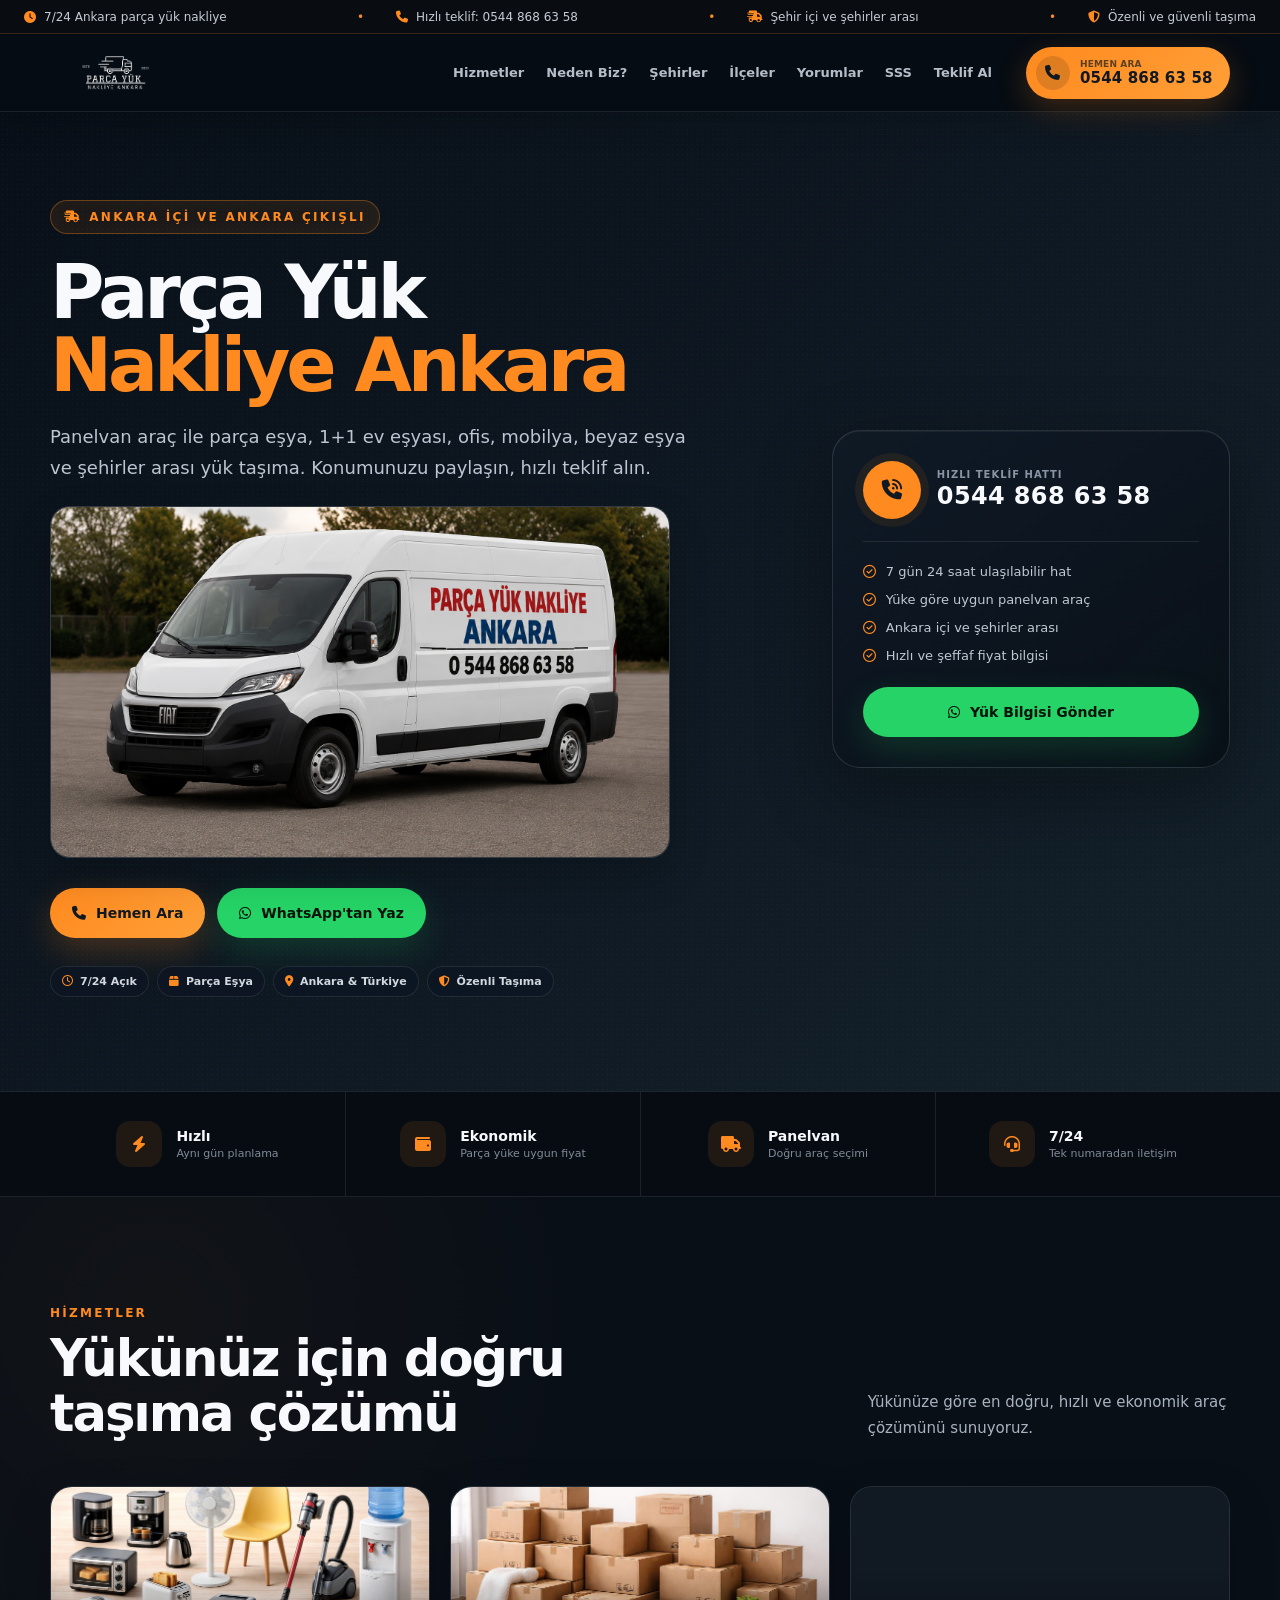
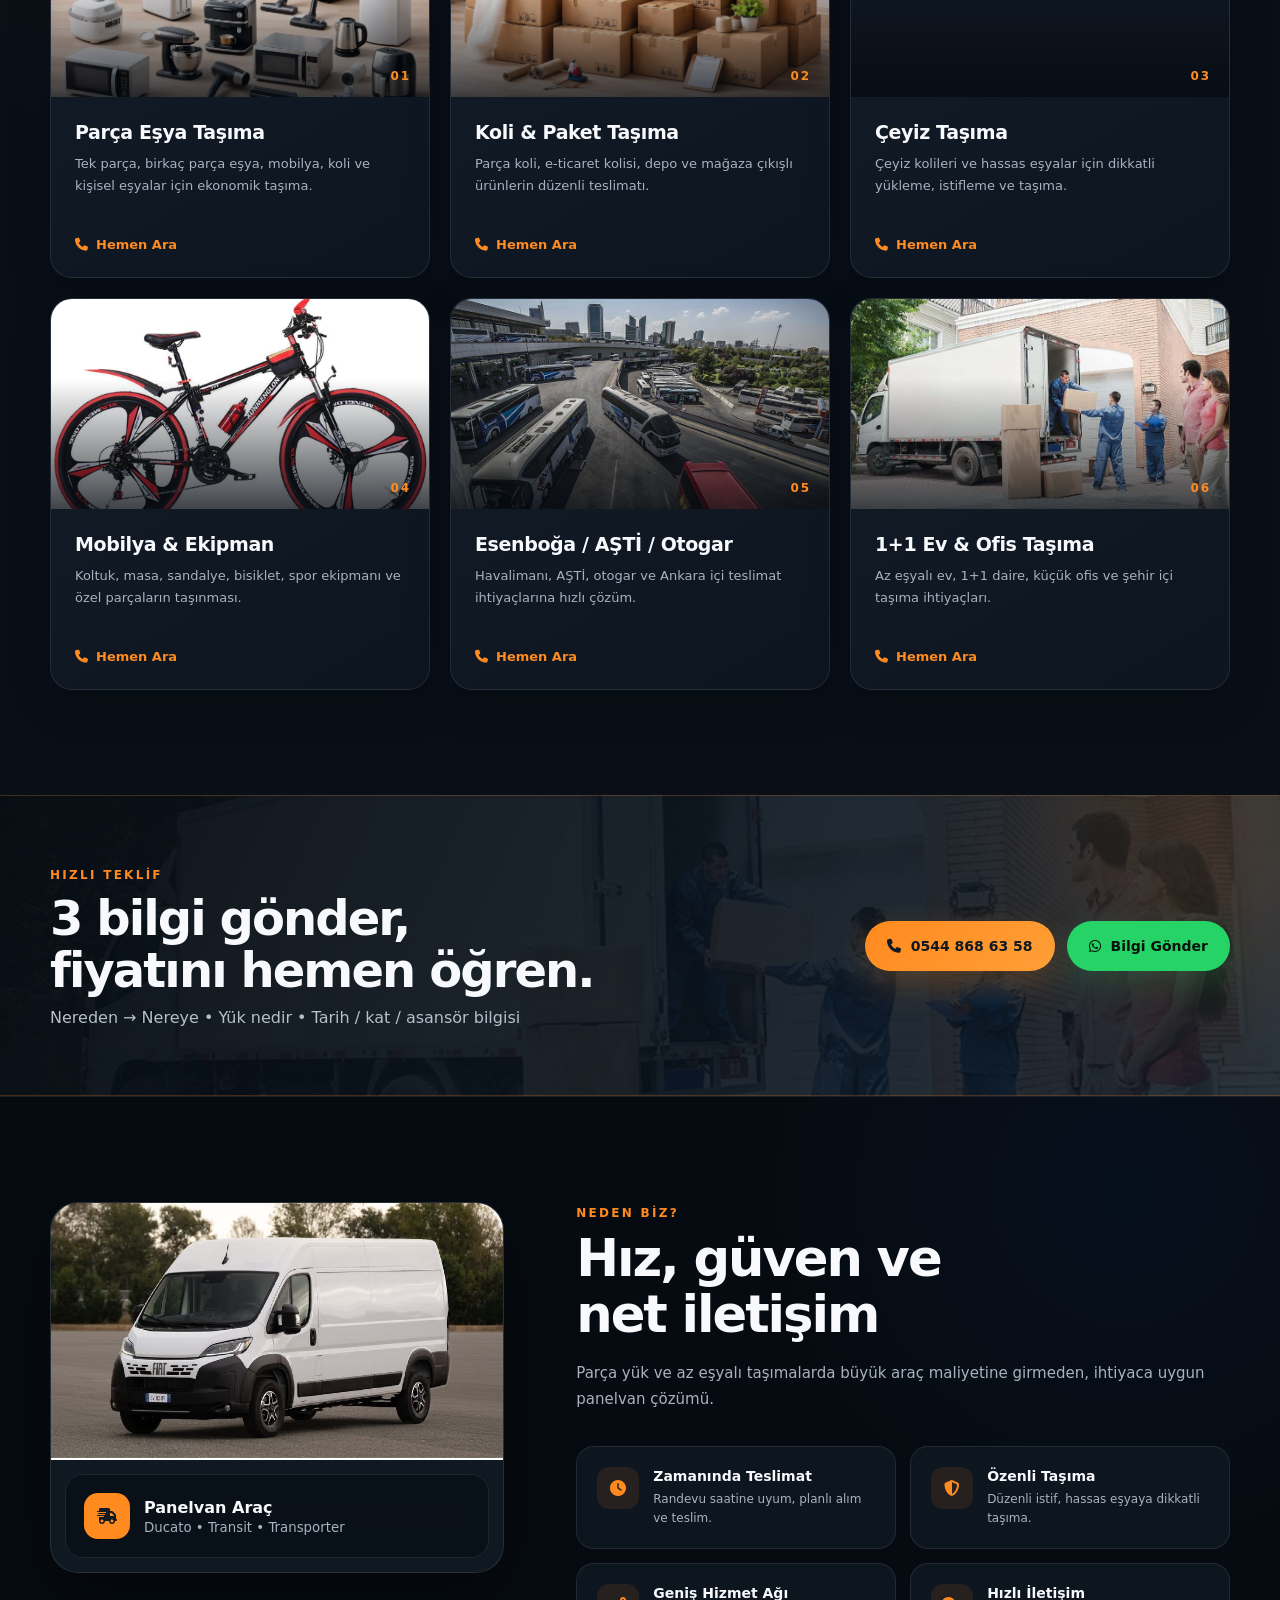
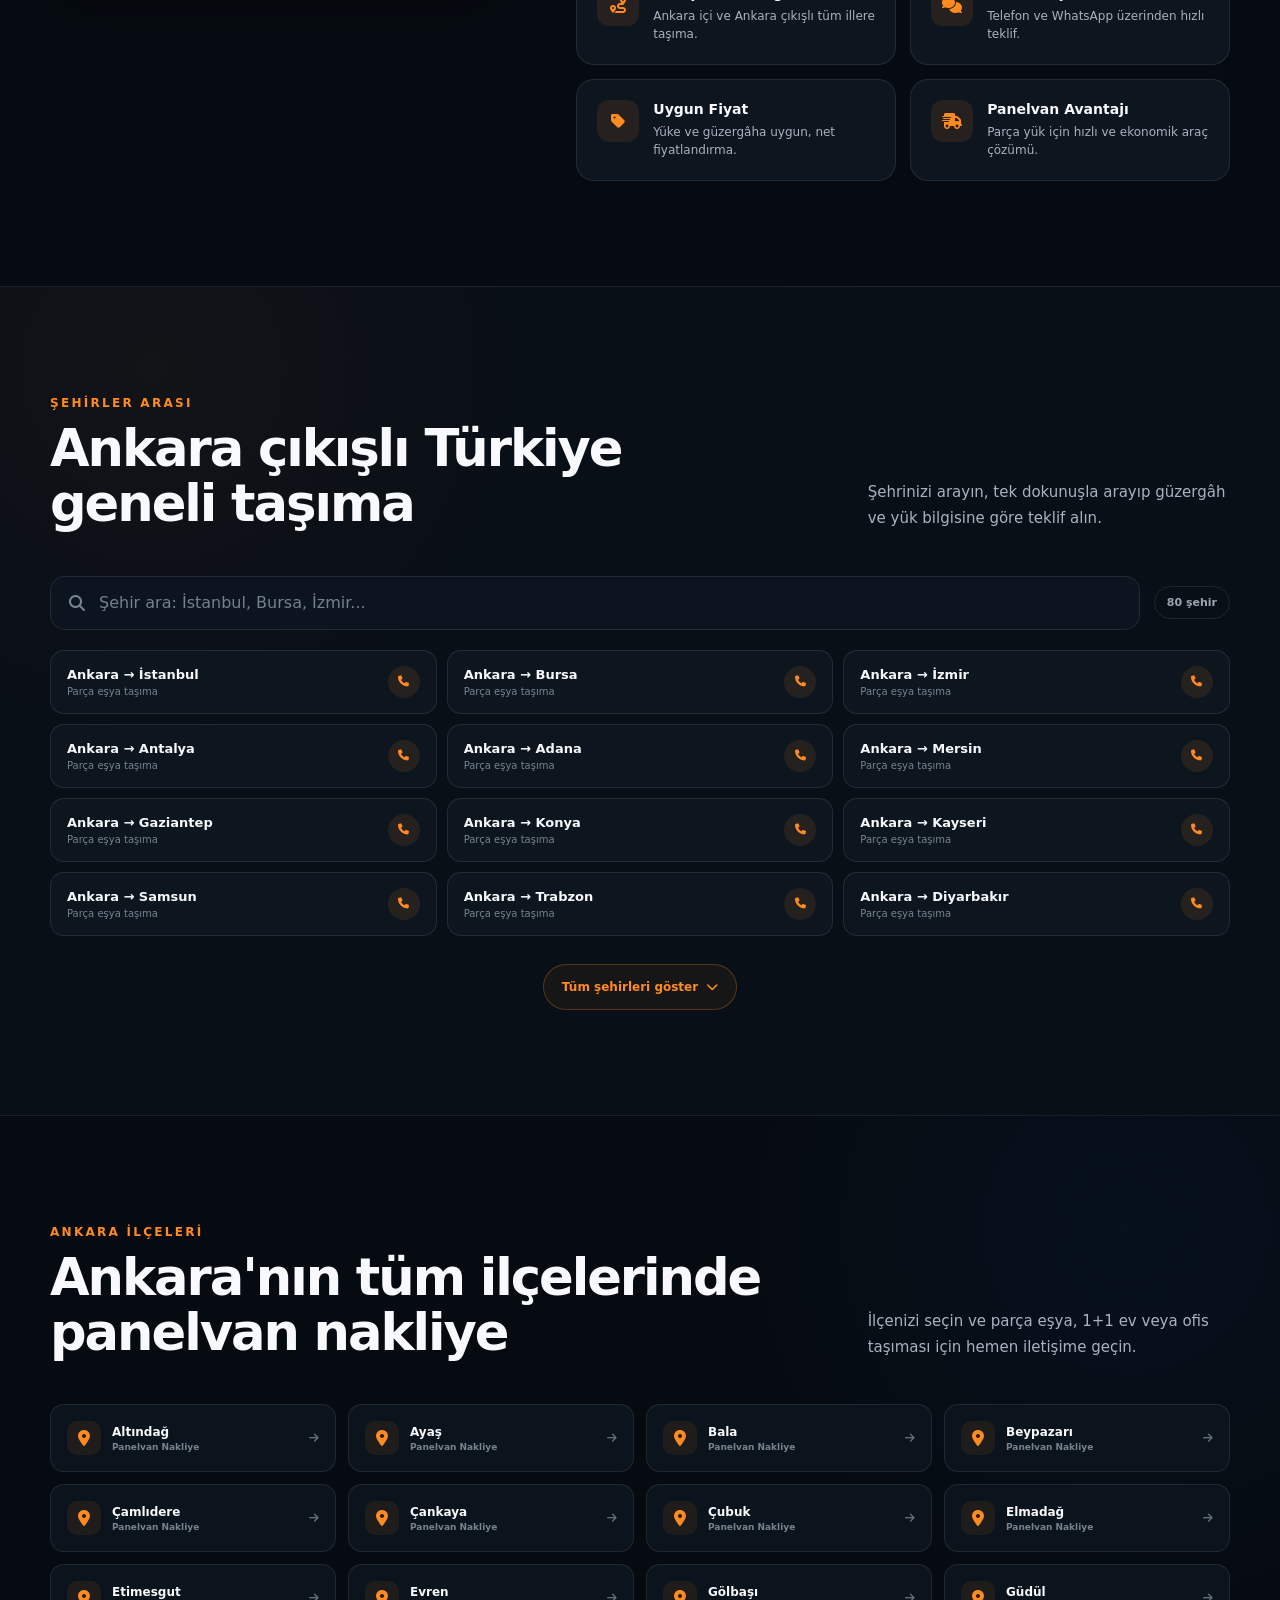
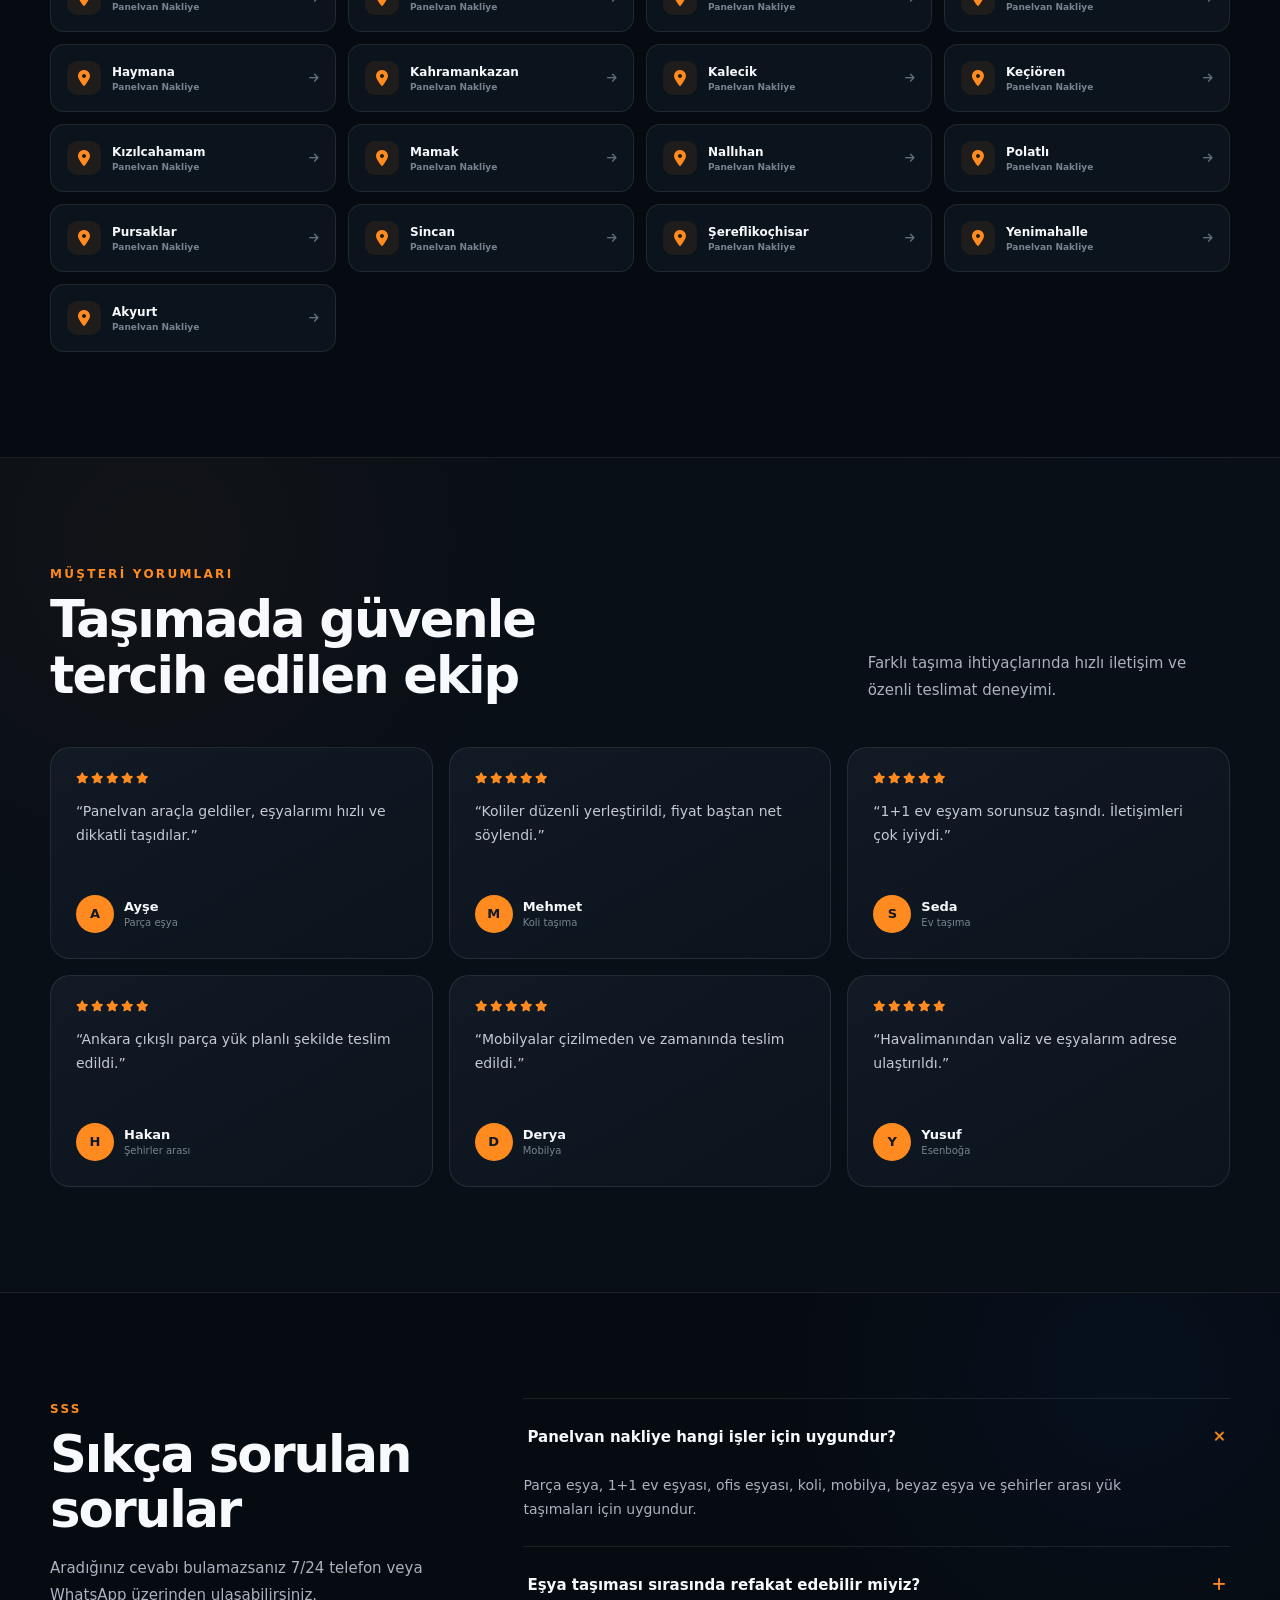
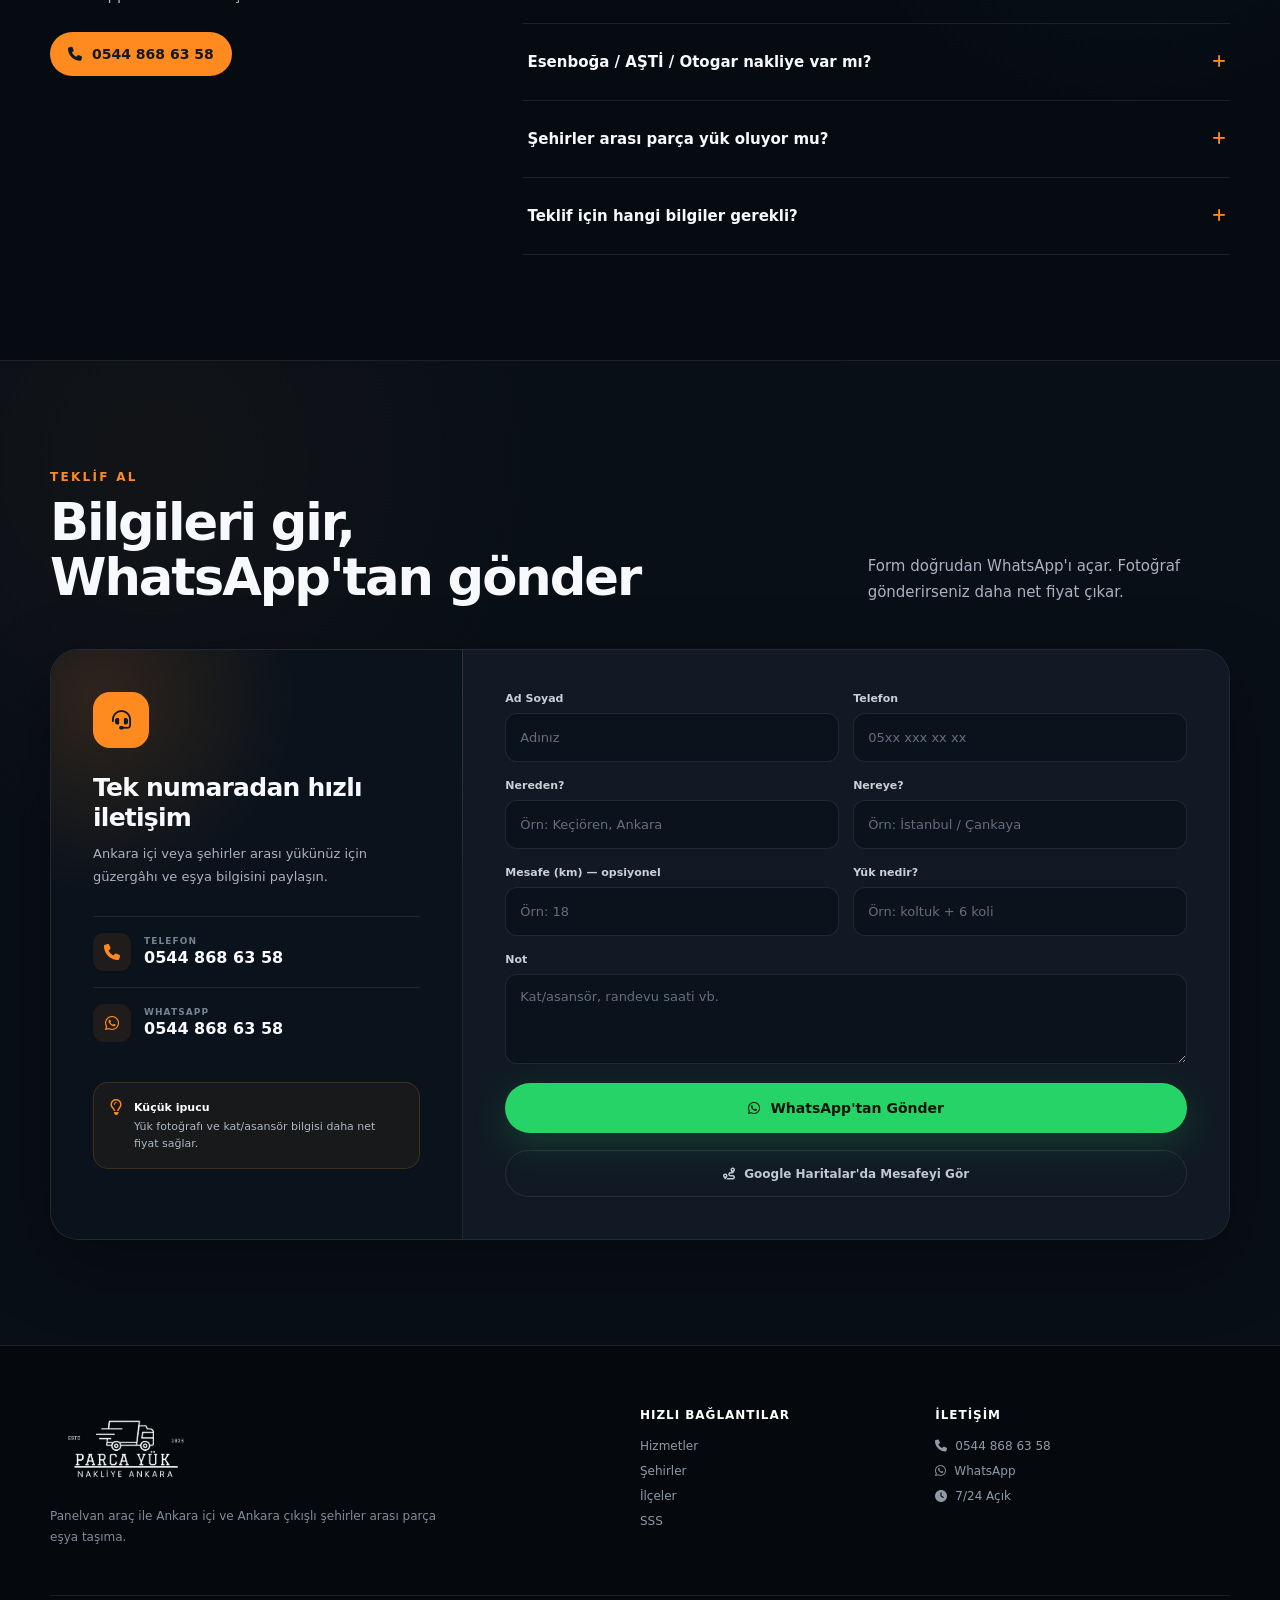
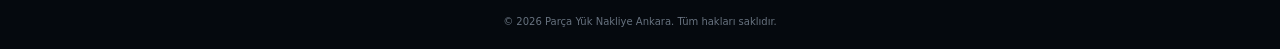
==== commit fd857816: "Update index.html" ====
--- a/index.html
+++ b/index.html
@@ -39,6 +39,50 @@
   <script type="application/ld+json">
   {"@context":"https://schema.org","@type":"MovingCompany","name":"Parça Yük Nakliye Ankara","url":"https://parcayuknakliyeankara.com/","telephone":"+905448686358","image":"https://parcayuknakliyeankara.com/assets/img/bannerss.png","logo":"https://parcayuknakliyeankara.com/assets/img/logof.png","address":{"@type":"PostalAddress","addressLocality":"Ankara","addressCountry":"TR"},"areaServed":{"@type":"AdministrativeArea","name":"Türkiye"},"openingHours":"Mo-Su 00:00-23:59","priceRange":"₺₺"}
   </script>
+
+  <style id="customer-vehicle-updates">
+    /* Araç görseli metnin arkasında kararmadan, kendi alanında gösterilir. */
+    #home.hero { height: auto !important; max-height: none !important; }
+    #home .hero-media { display: none !important; }
+    #home .hero-shade { background: linear-gradient(135deg, #080f18, #14212b) !important; }
+    #home .hero-grid { position: relative; z-index: 2; }
+    #home .hero-copy { min-width: 0; }
+    #home .hero-vehicle {
+      position: relative; display: block; width: 100%; max-width: 620px;
+      margin: 22px 0; padding: 0; overflow: hidden;
+      border: 1px solid rgba(255,255,255,.14); border-radius: 20px;
+      background: #101922; box-shadow: 0 16px 40px rgba(0,0,0,.2);
+    }
+    #home .hero-vehicle img {
+      display: block !important; position: static !important;
+      width: 100% !important; height: auto !important; max-height: none !important;
+      object-fit: contain !important; transform: none !important;
+      opacity: 1 !important; filter: none !important;
+    }
+    /* Doğal görüntü oranı korunur; etiket aracın üzerine binmez. */
+    #why .why-photo {
+      display: flex !important; flex-direction: column; align-self: start;
+      height: auto !important; min-height: 0 !important; max-height: none !important;
+      aspect-ratio: auto !important; padding: 0 !important;
+      overflow: hidden; background: #101922;
+    }
+    #why .why-photo::before, #why .why-photo::after { display: none !important; }
+    #why .why-photo > img {
+      display: block !important; position: static !important;
+      width: 100% !important; height: auto !important; min-height: 0 !important;
+      max-height: none !important; object-fit: contain !important;
+      transform: none !important; filter: none !important;
+    }
+    #why .why-photo .vehicle-note {
+      position: static !important; inset: auto !important;
+      width: auto !important; margin: 14px !important;
+      transform: none !important; box-sizing: border-box;
+    }
+    @media (max-width: 620px) {
+      #home .hero-vehicle { margin: 18px 0; border-radius: 16px; }
+      #why .why-photo .vehicle-note { margin: 12px !important; }
+    }
+  </style>
 </head>
 
 <body>
@@ -70,6 +114,10 @@
           <h1>Parça Yük <span>Nakliye Ankara</span></h1>
           <p>Panelvan araç ile parça eşya, 1+1 ev eşyası, ofis, mobilya, beyaz eşya ve şehirler arası yük taşıma.
             Konumunuzu paylaşın, hızlı teklif alın.</p>
+          <figure class="hero-vehicle">
+            <img src="assets/img/bannerss.png" alt="Ankara parça yük taşıma için panelvan araç"
+              loading="eager" fetchpriority="high" decoding="async">
+          </figure>
           <div class="hero-actions"><a class="btn btn-primary" href="tel:05448686358"><i class="fa-solid fa-phone"></i>
               Hemen Ara</a><a class="btn btn-whatsapp"
               href="https://wa.me/905448686358?text=Merhaba%2C%20Par%C3%A7a%20Y%C3%BCk%20Nakliye%20Ankara'dan%20teklif%20almak%20istiyorum.%0A%0ANereden%20%E2%86%92%20Nereye%3A%0AY%C3%BCk%3A%0ATarih%3A"
@@ -115,7 +163,7 @@
           <div><span class="kicker">HİZMETLER</span>
             <h2>Yükünüz için doğru taşıma çözümü</h2>
           </div>
-          <p>Mevcut hizmet yapısı korunarak daha güçlü, daha net ve telefon odaklı bir sunuma dönüştürüldü.</p>
+          <p>Yükünüze göre en doğru, hızlı ve ekonomik araç çözümünü sunuyoruz.</p>
         </div>
         <div class="service-grid">
           <article class="service-card">
@@ -197,7 +245,7 @@
       <div class="container why-layout">
         <div class="why-photo"><img src="assets/img/fiat-ducato-2024-min.jpg" alt="Panelvan nakliye Ankara"
             loading="lazy" decoding="async" sizes="(max-width: 920px) 100vw, 42vw"
-            style="position:absolute;inset:0;width:100%;height:100%;object-fit:cover">
+            style="display:block;width:100%;height:auto;object-fit:contain">
           <div class="vehicle-note"><i class="fa-solid fa-truck-fast"></i>
             <div><b>Panelvan Araç</b><small>Ducato • Transit • Transporter</small></div>
           </div>
--- a/assets/css/style.css
+++ b/assets/css/style.css
@@ -121,6 +121,7 @@
   flex: 0 0 auto;
   padding: 5px 9px;
   border-radius: 13px;
+      filter: brightness(0) invert(1);
 }
 
 .brand img {
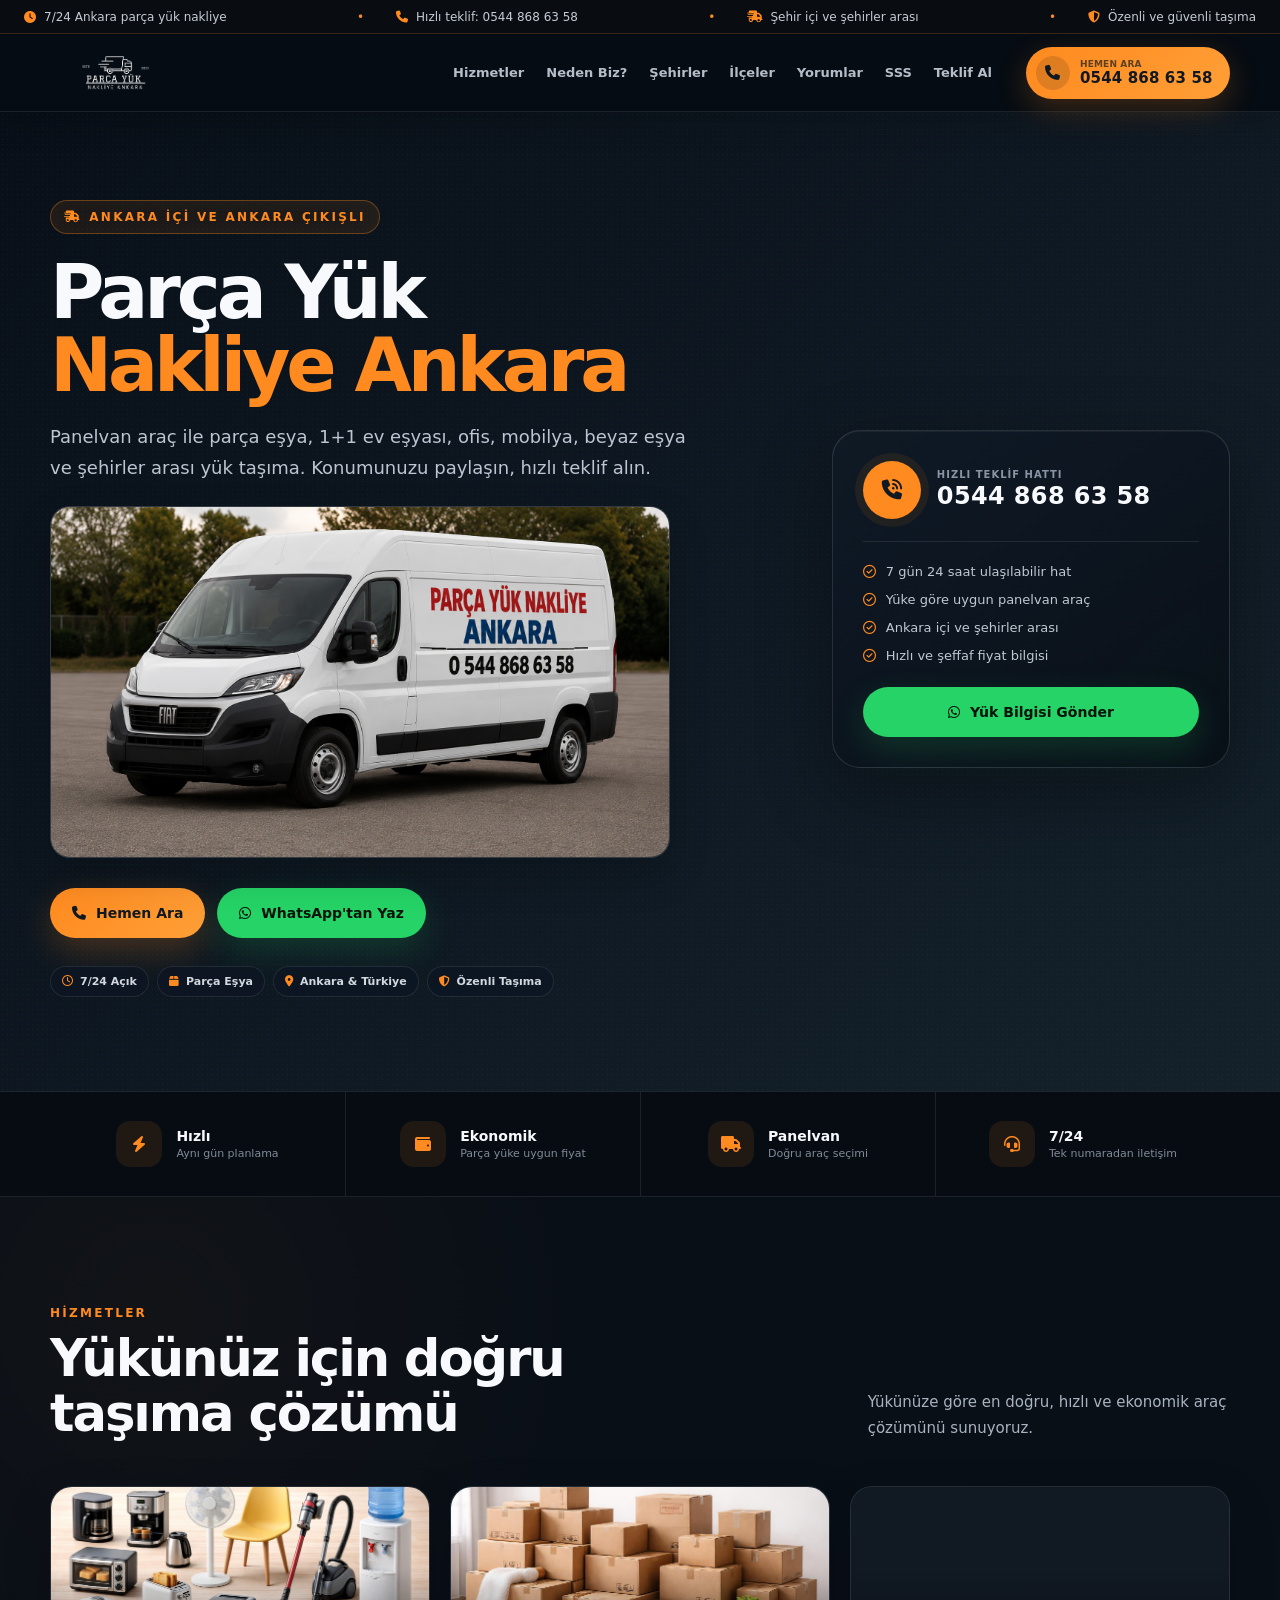
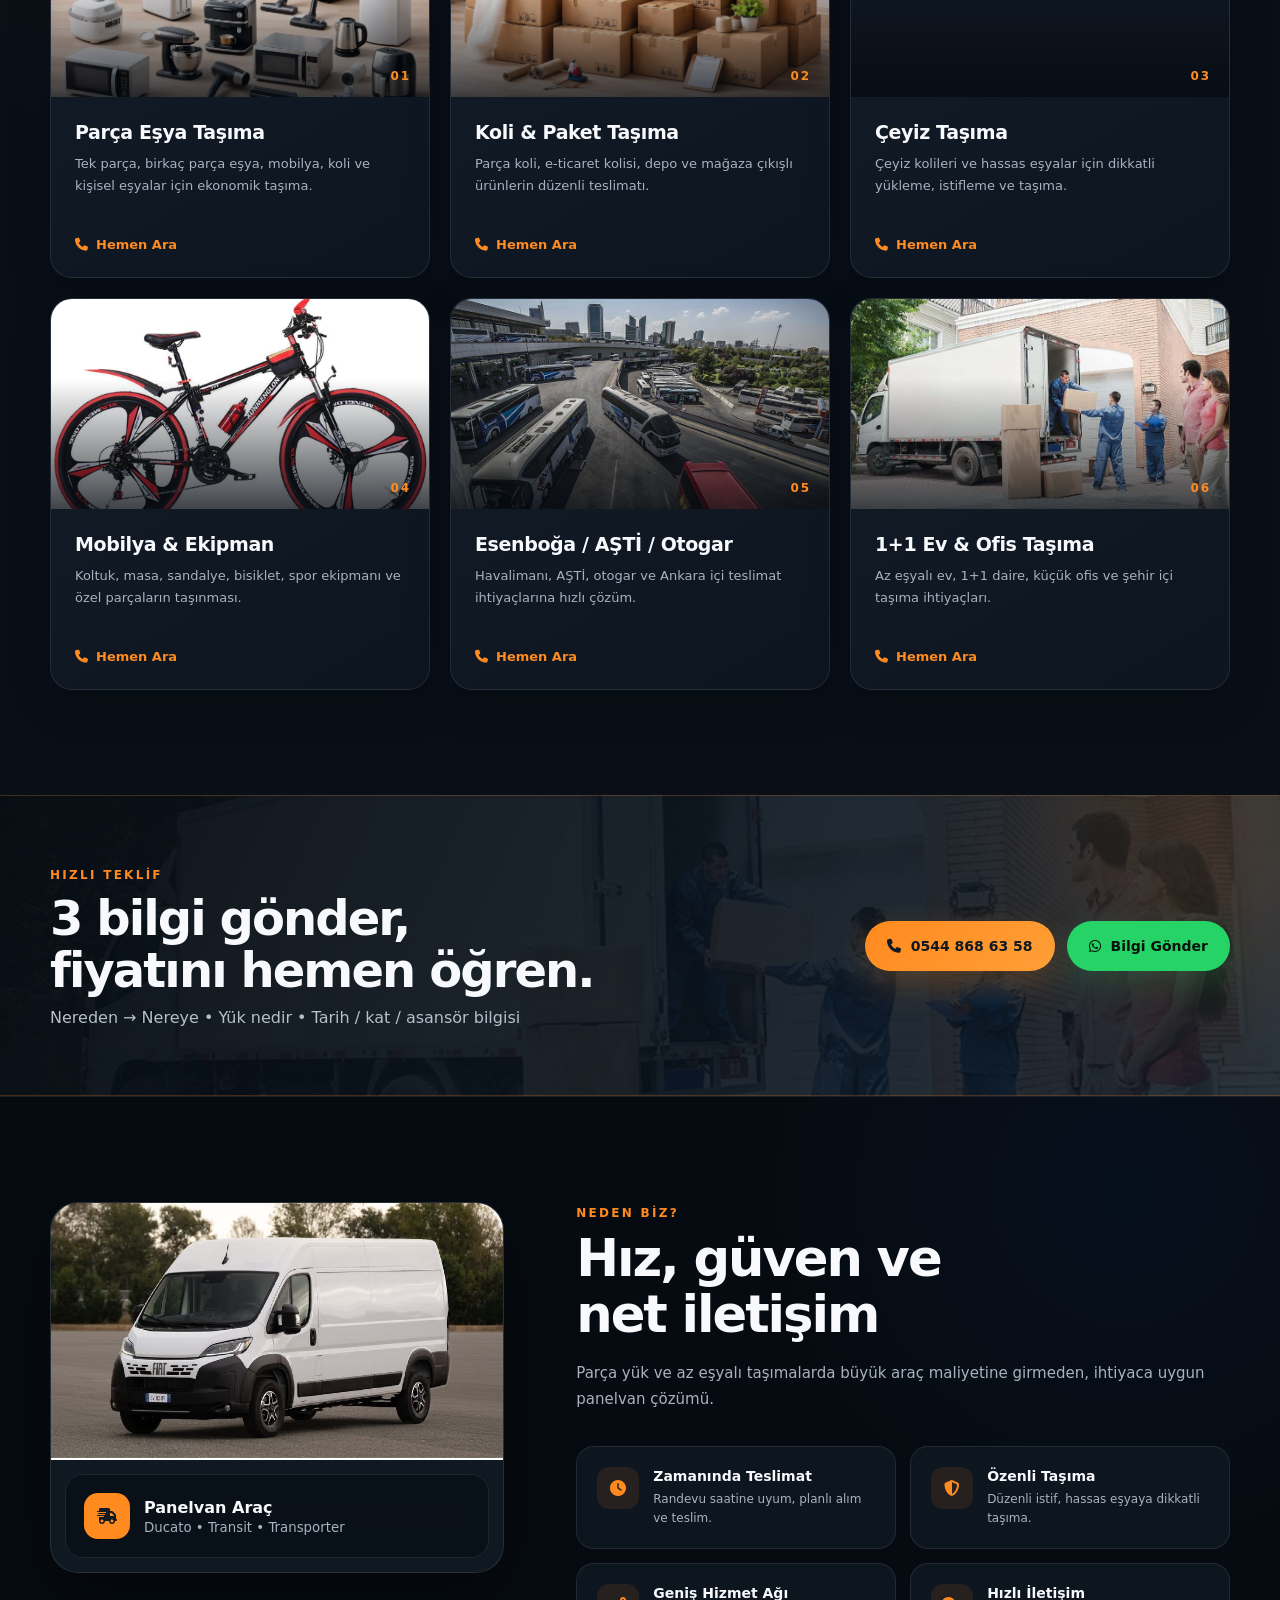
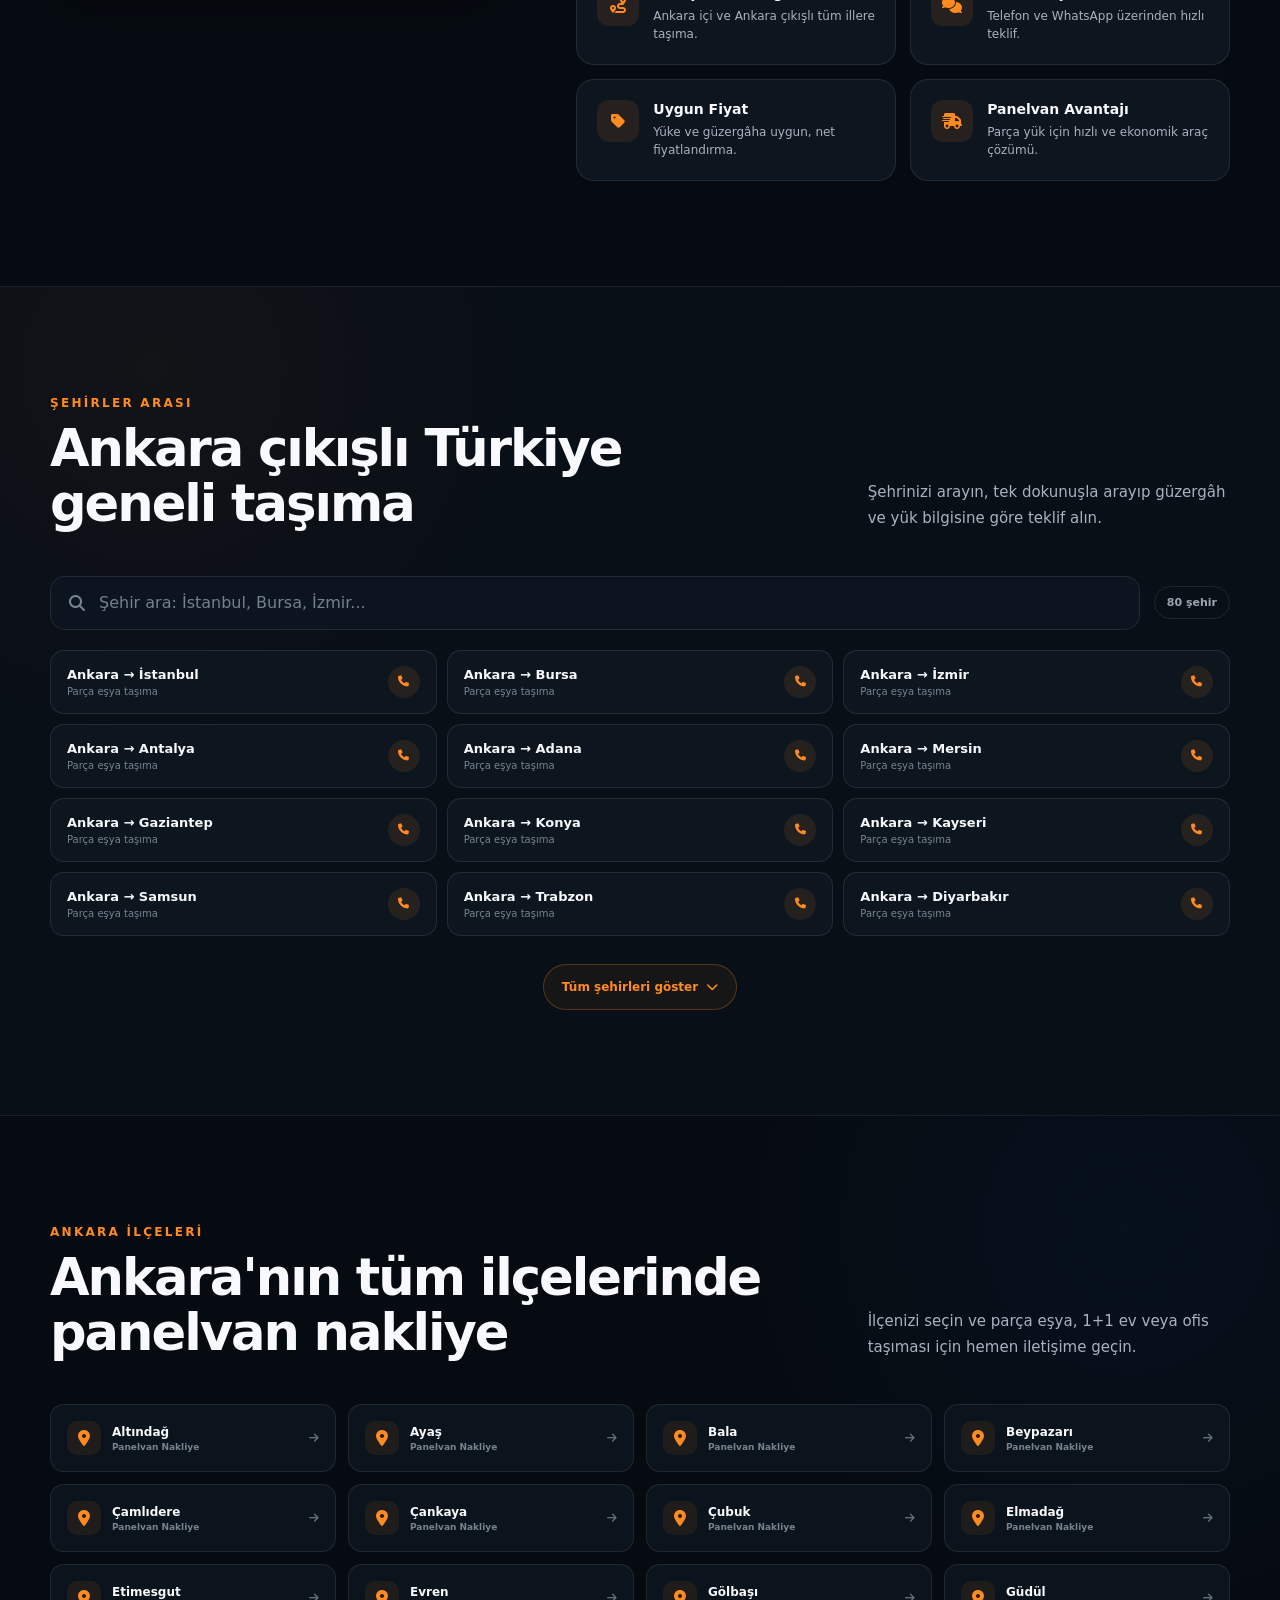
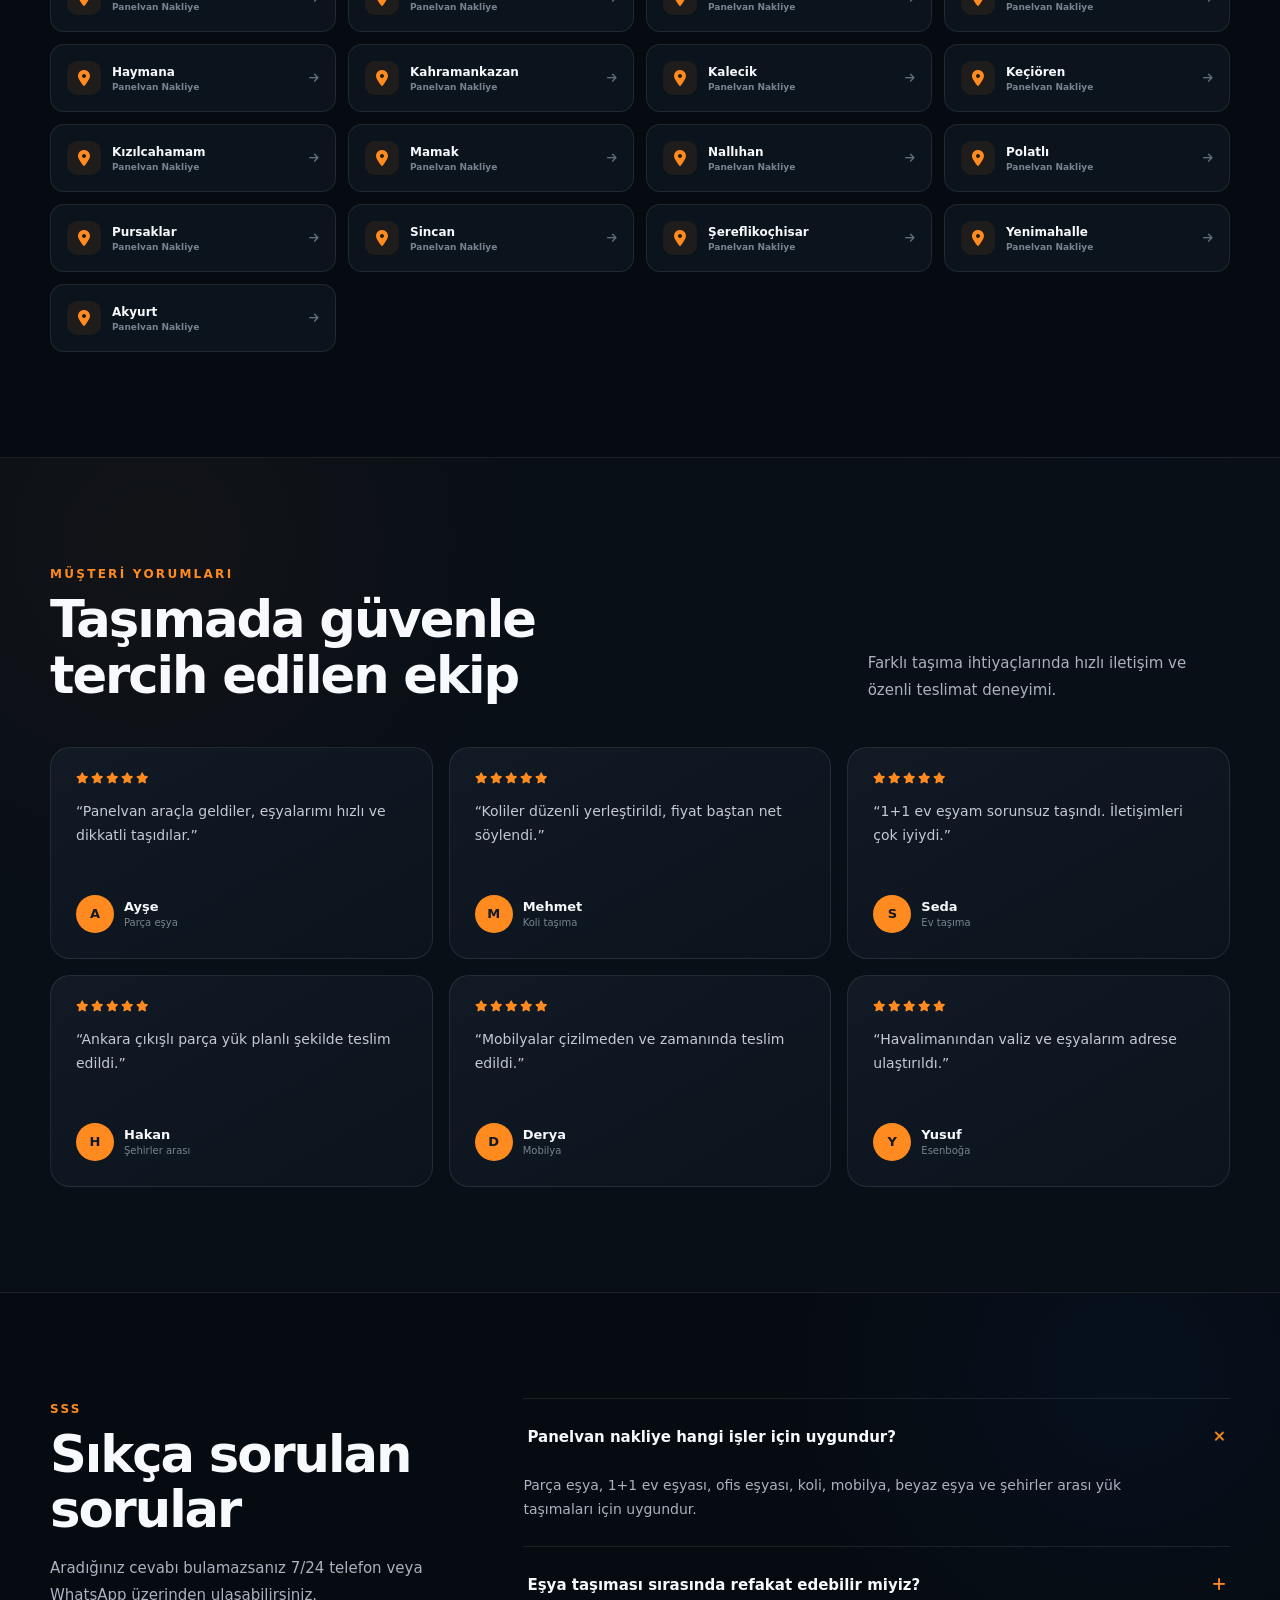
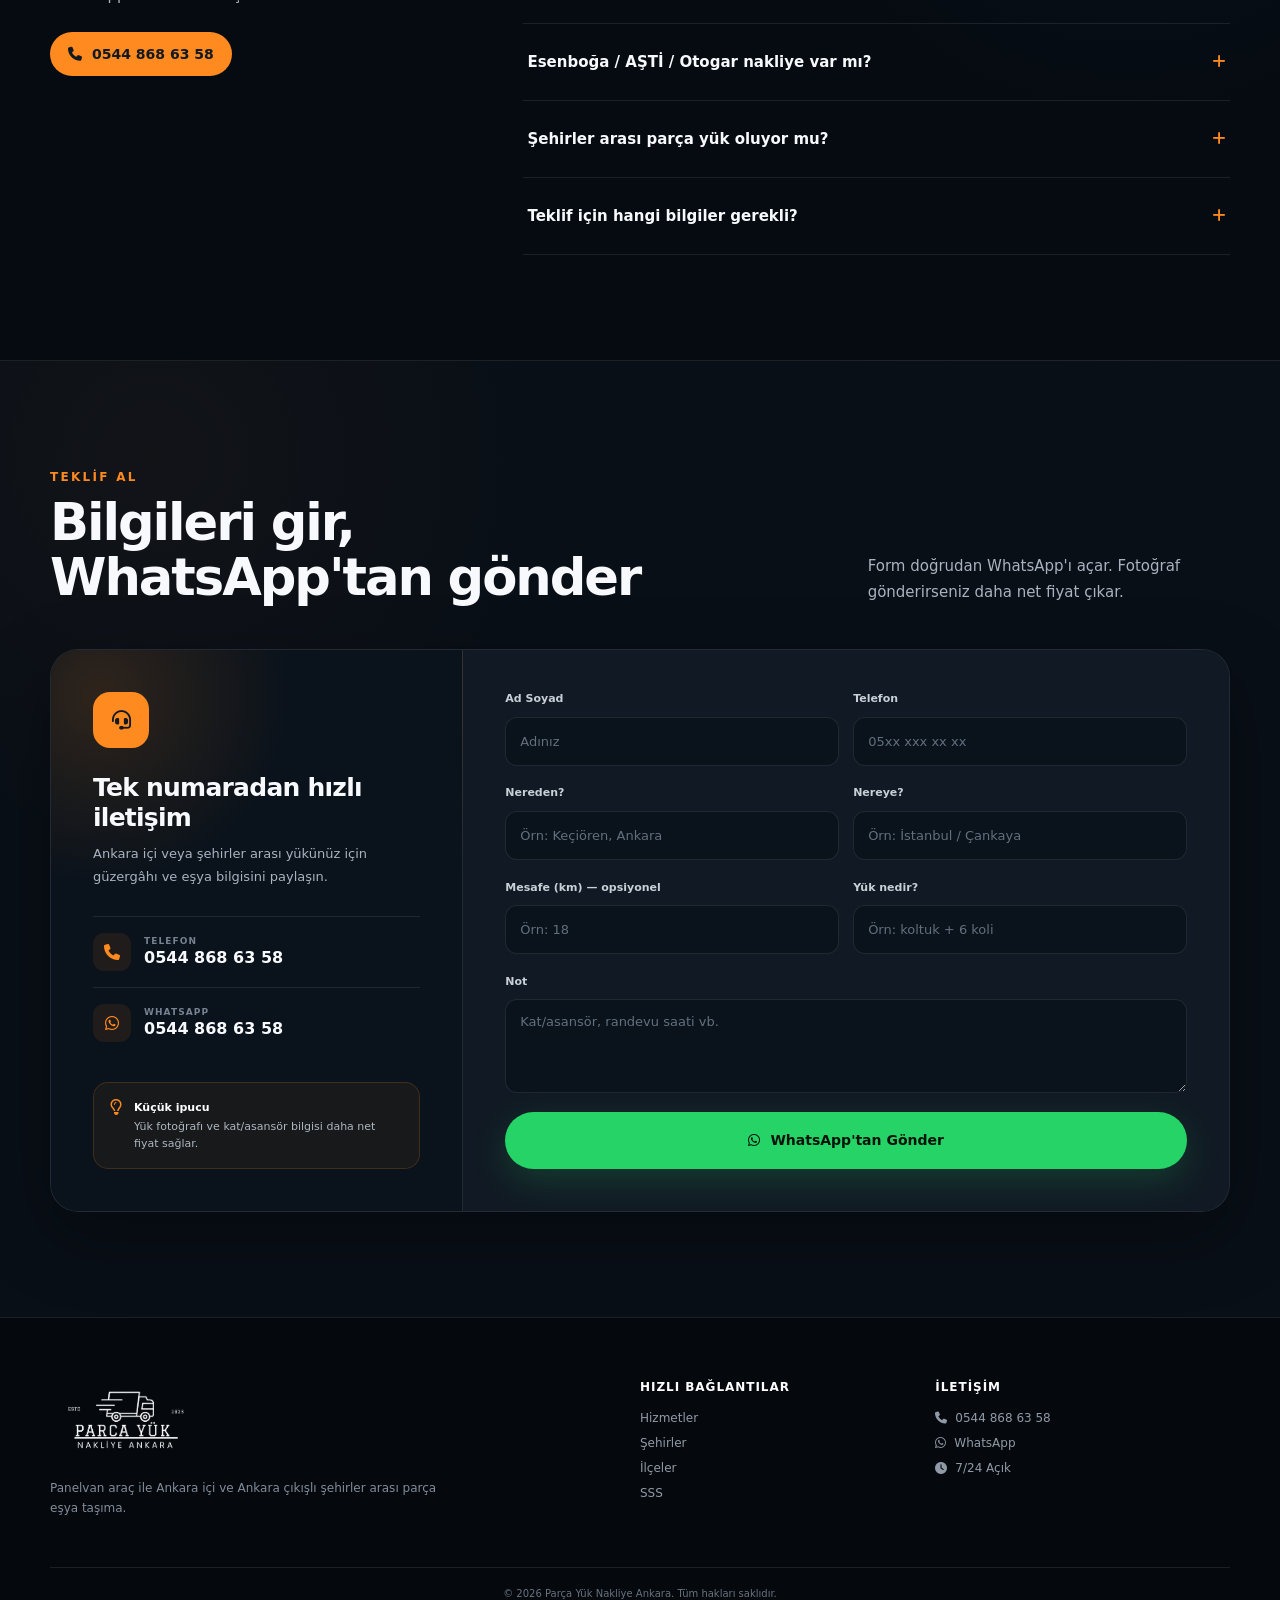
==== commit b70e4922: "Update index.html" ====
--- a/index.html
+++ b/index.html
@@ -632,8 +632,7 @@
               for="quoteNote"><span>Not</span><textarea id="quoteNote" name="note" rows="4"
                 placeholder="Kat/asansör, randevu saati vb."></textarea></label><button
               class="btn btn-whatsapp form-submit" type="submit"><i class="fa-brands fa-whatsapp"></i> WhatsApp'tan
-              Gönder</button><button id="openDirections" class="map-button" type="button"><i
-                class="fa-solid fa-route"></i> Google Haritalar'da Mesafeyi Gör</button>
+              Gönder</button>
           </form>
         </div>
       </div>
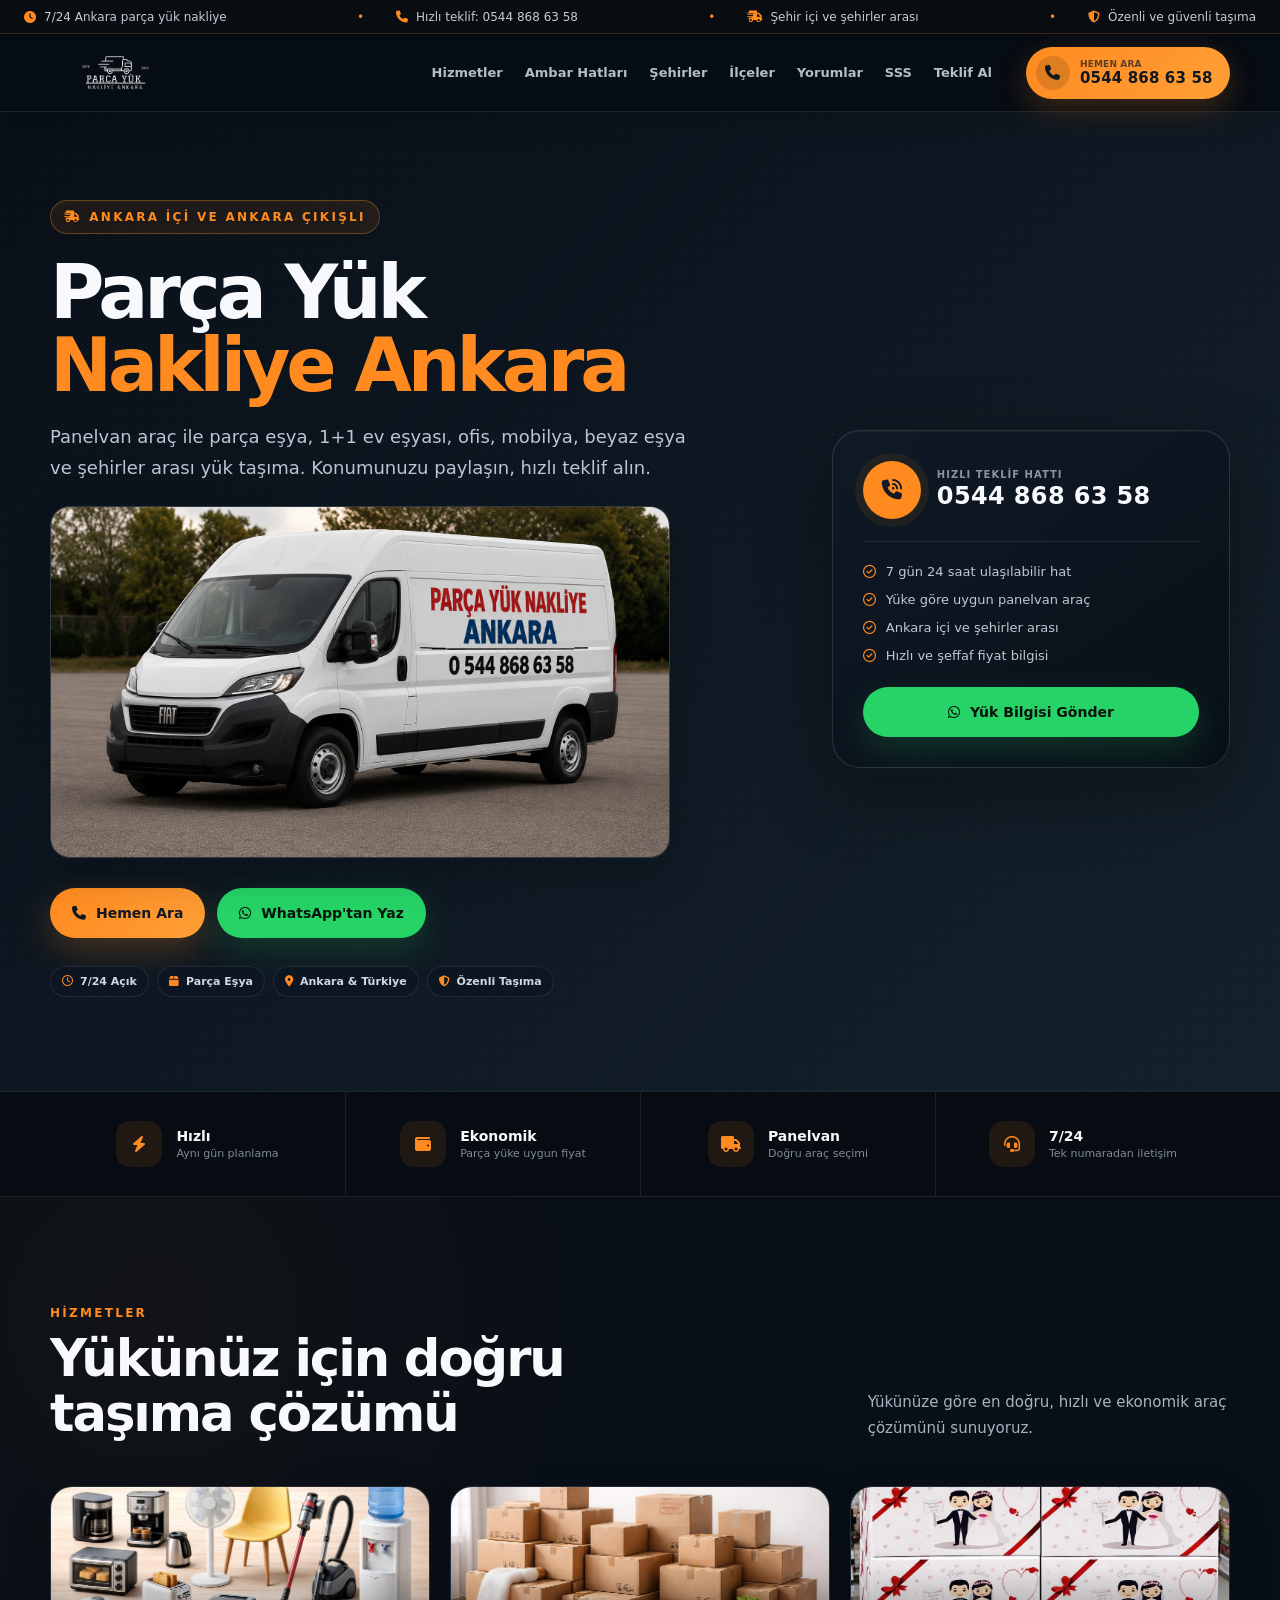
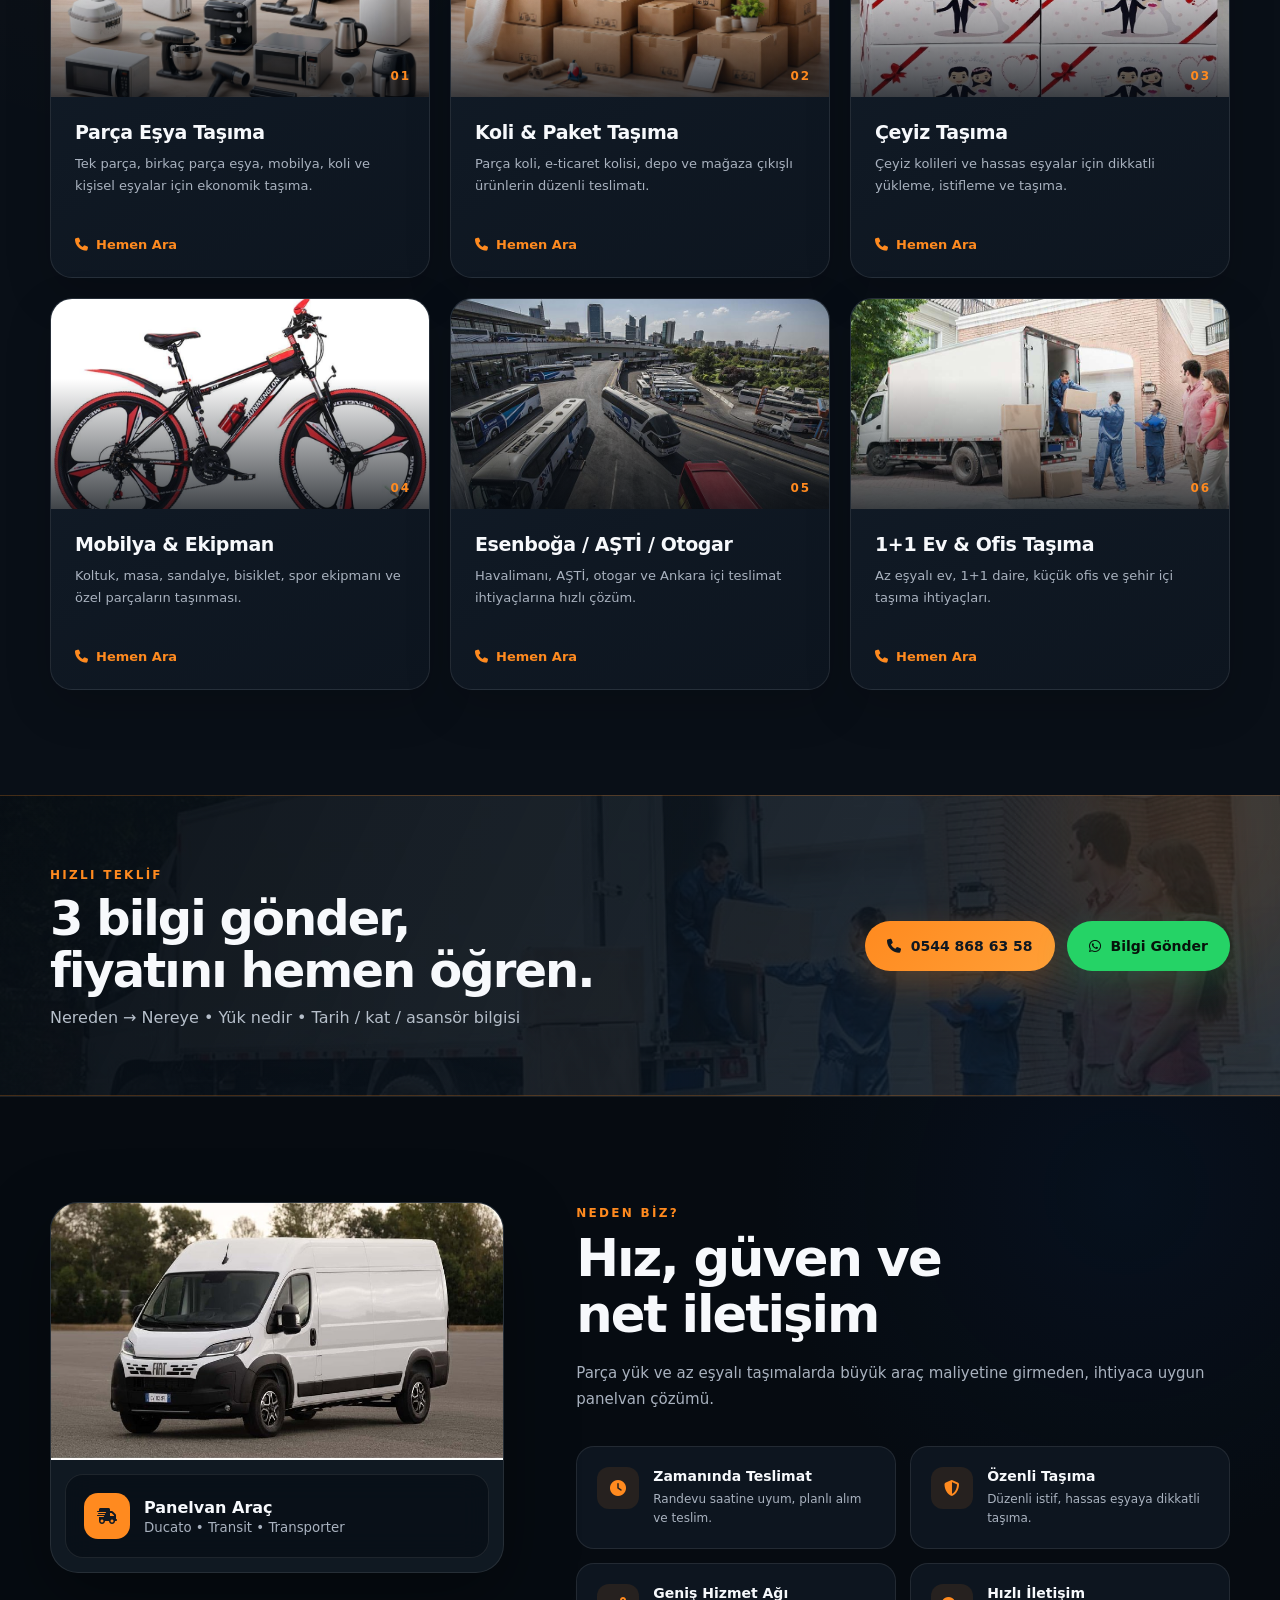
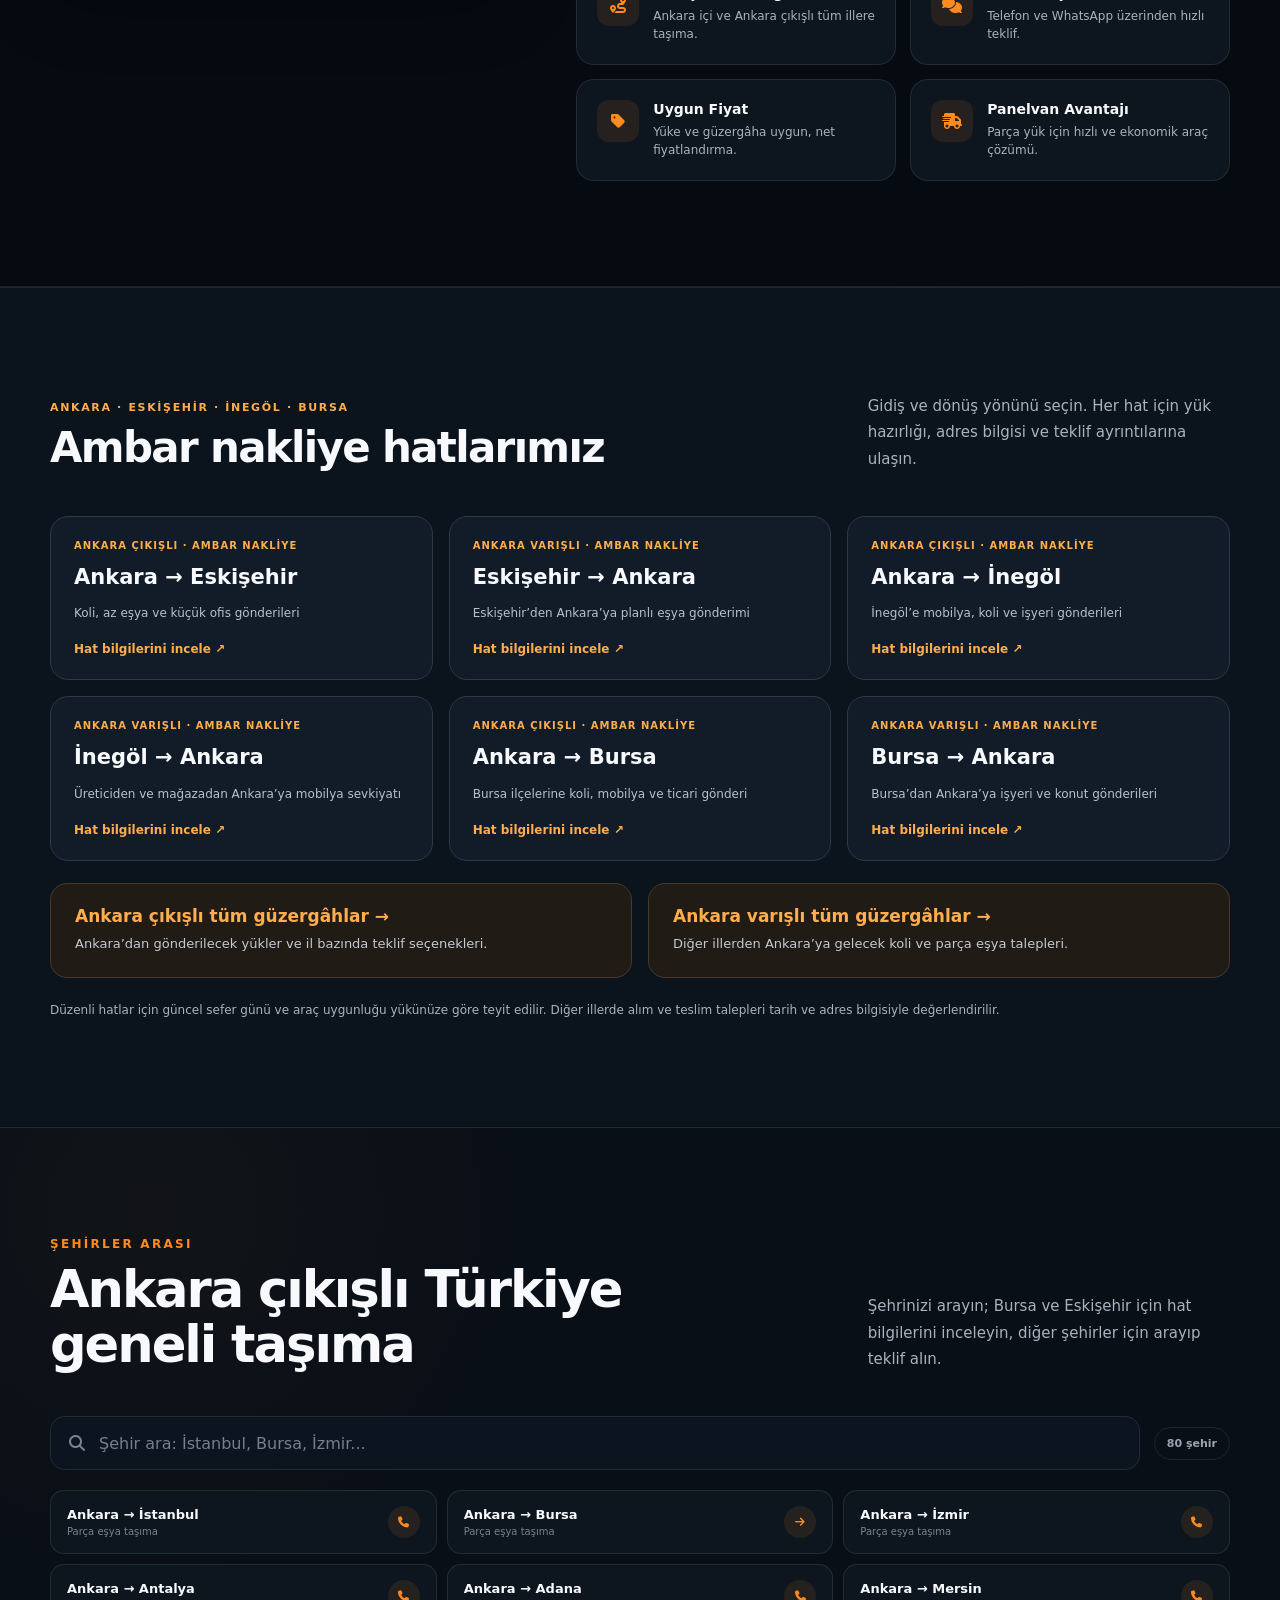
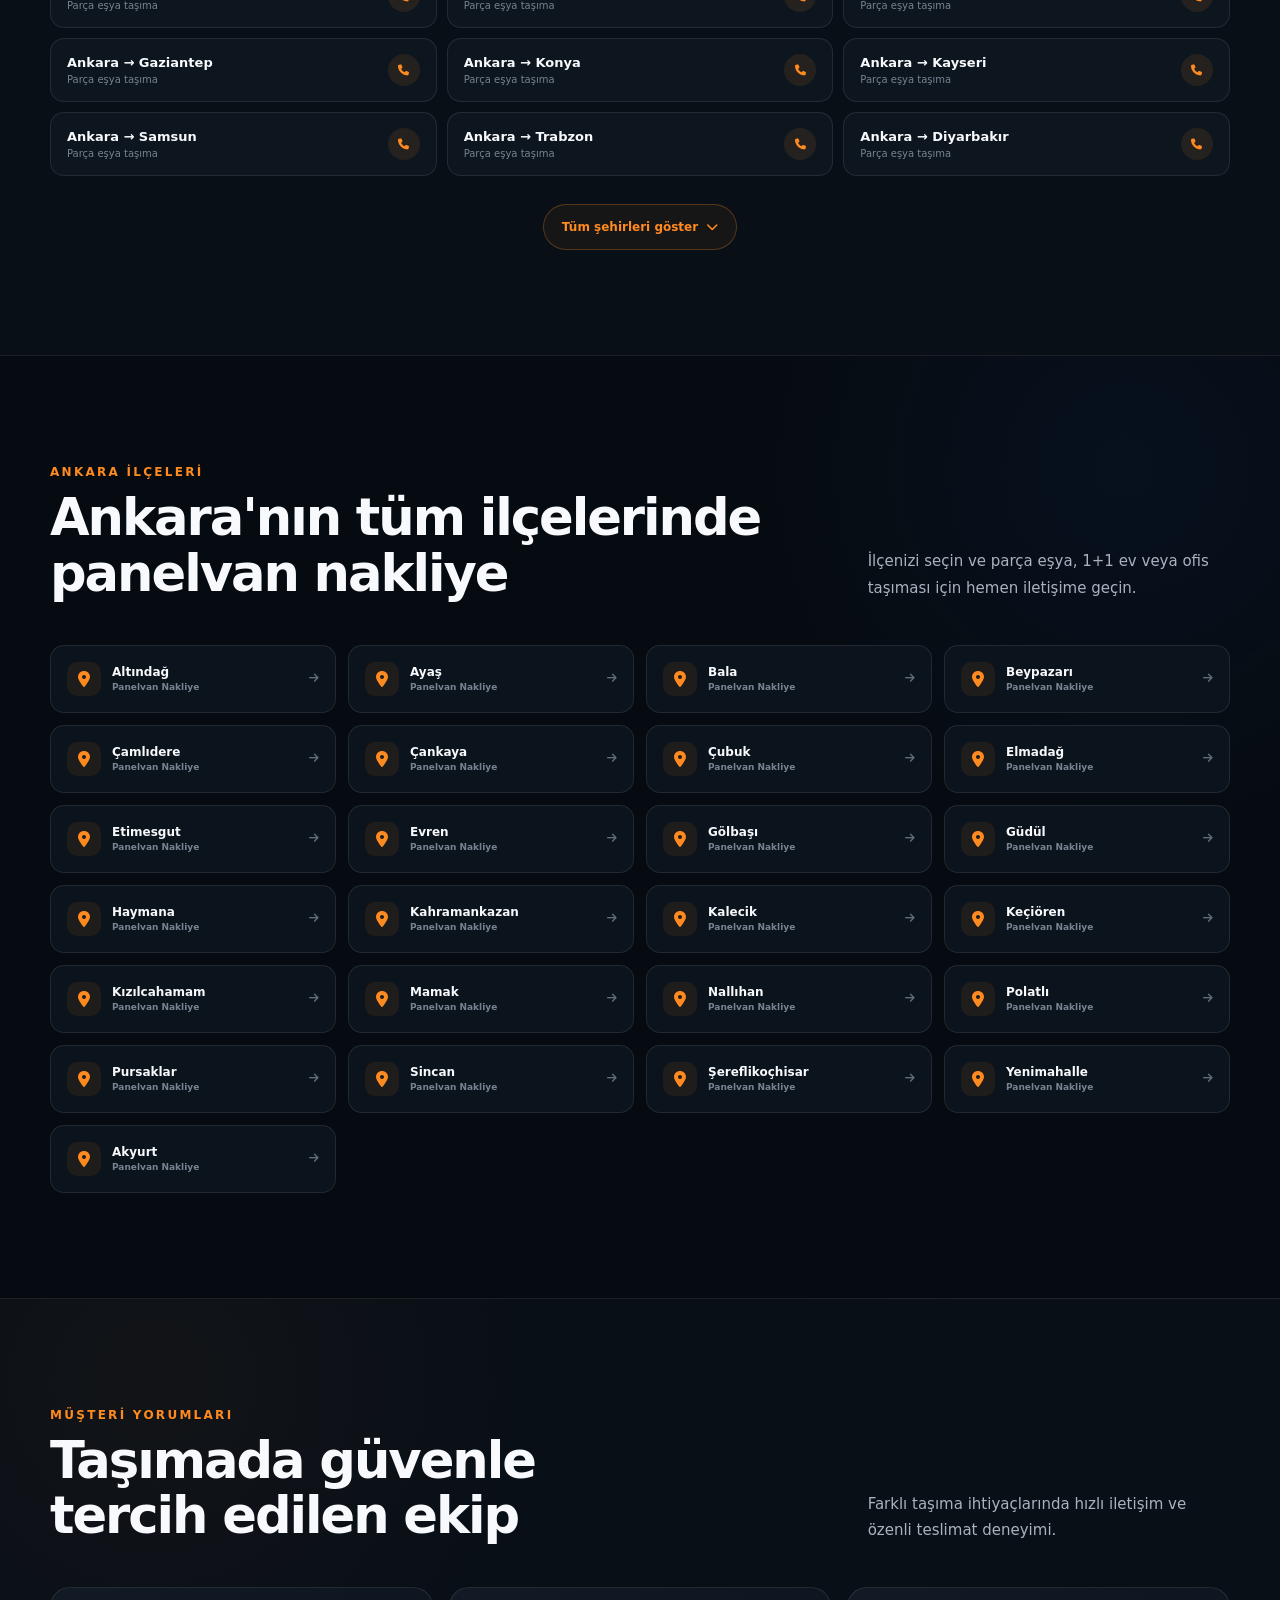
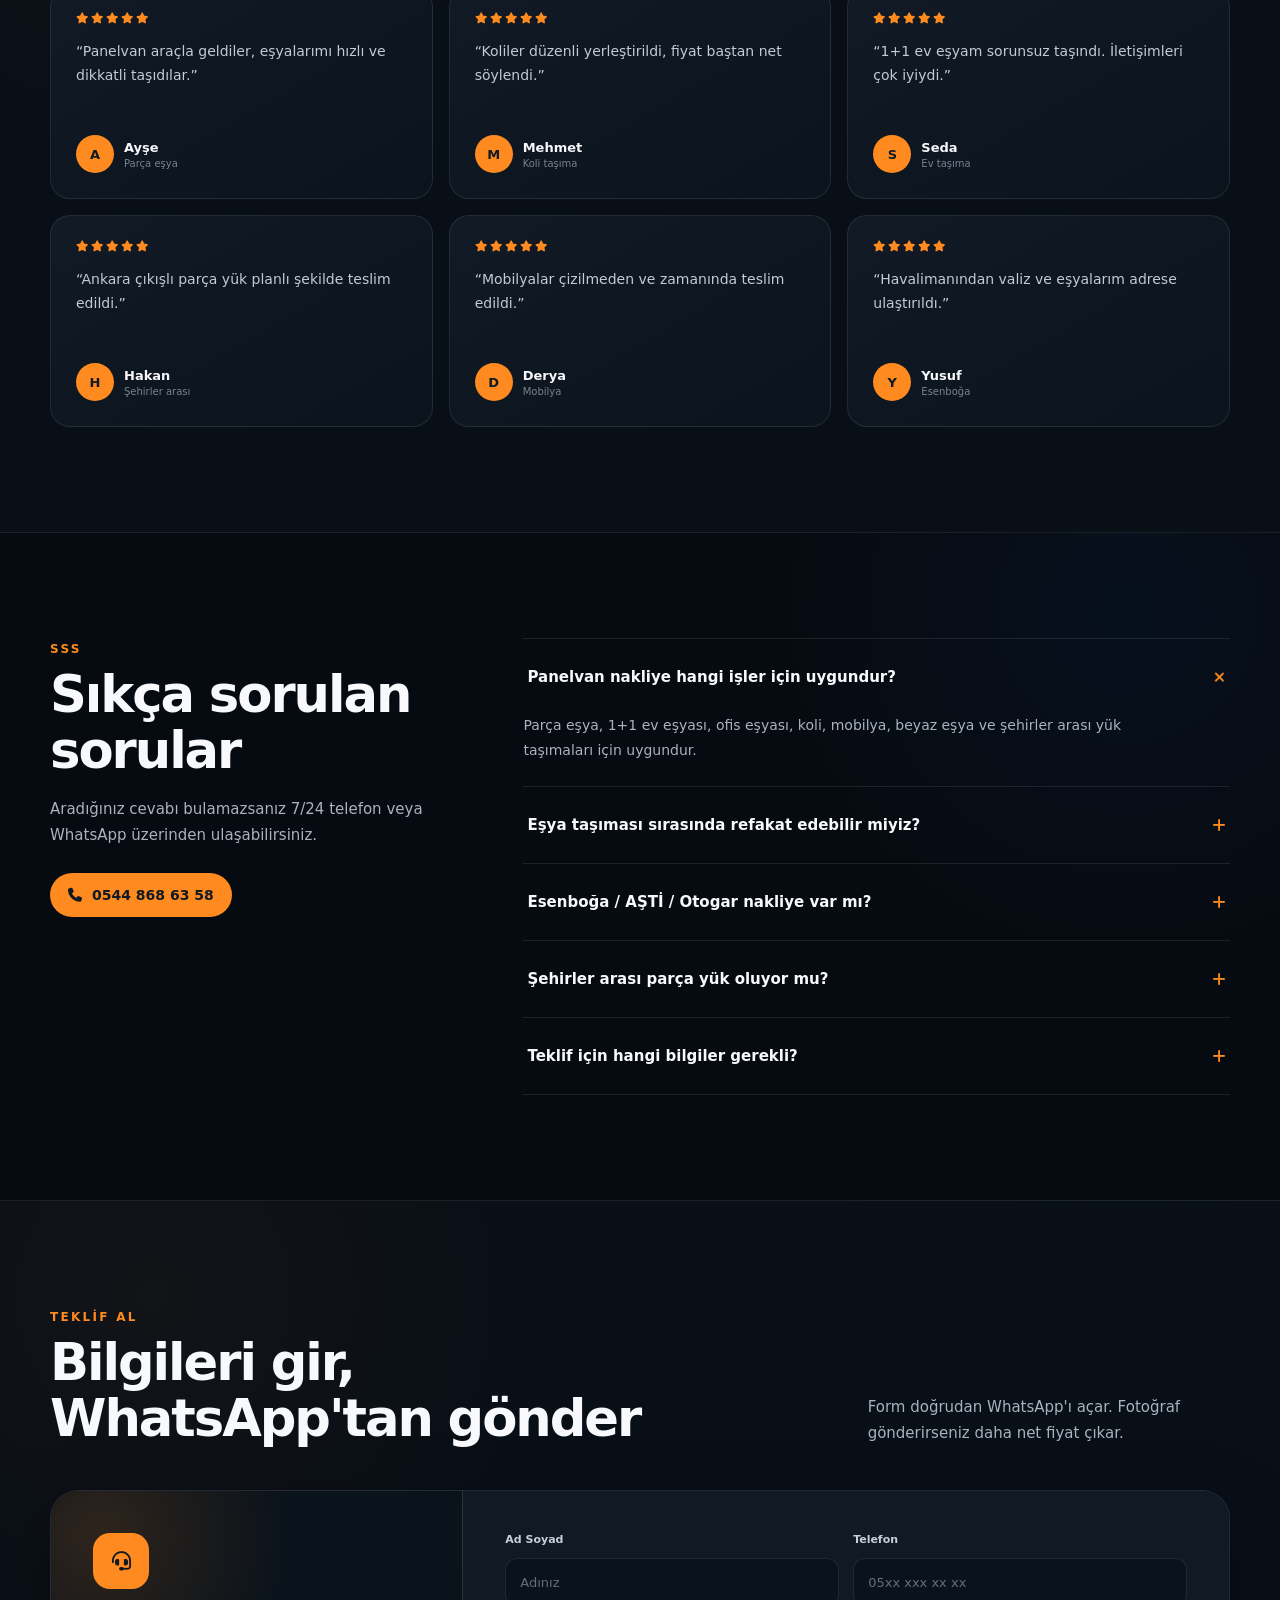
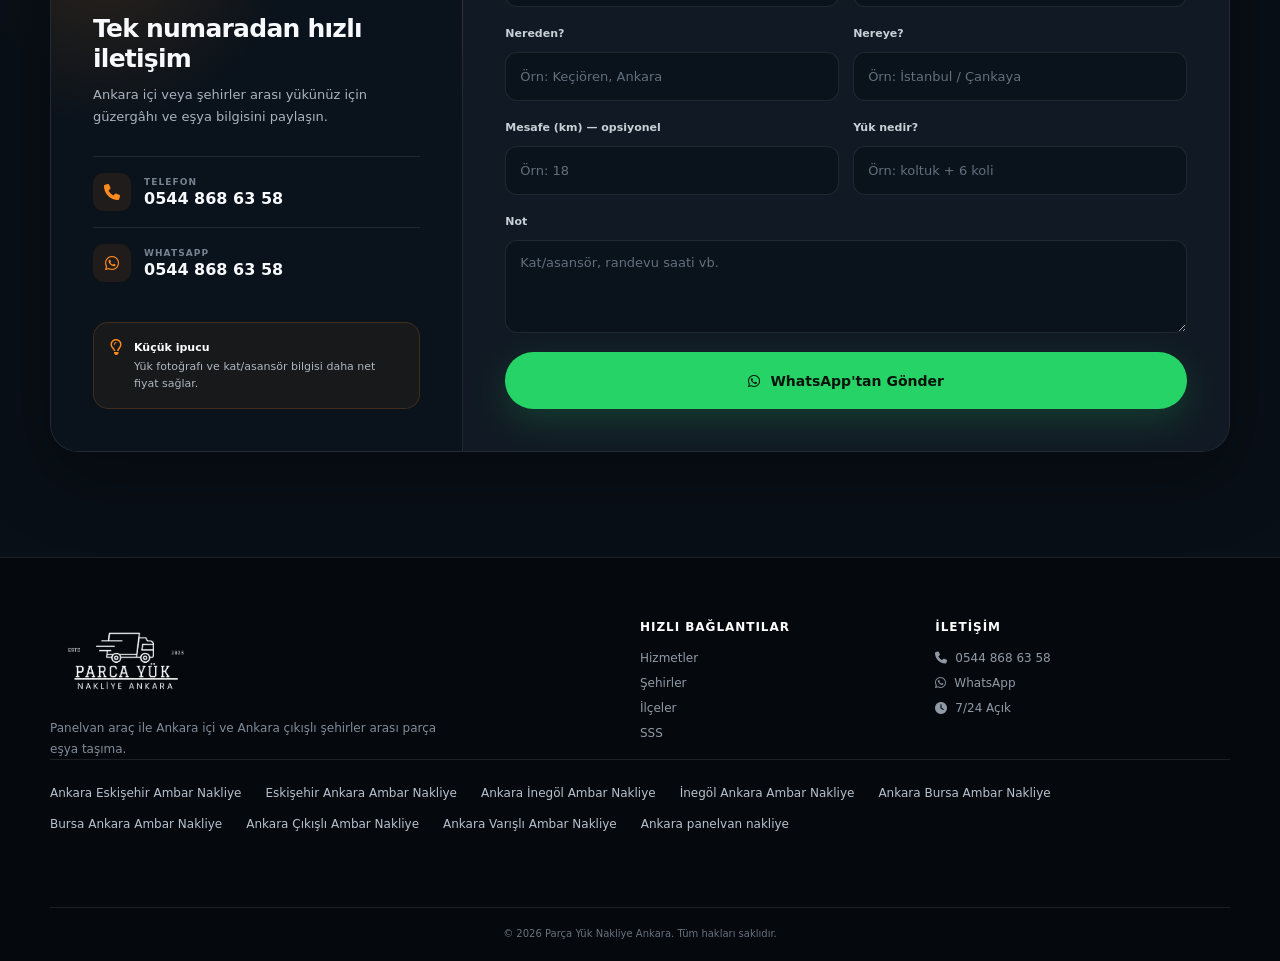
==== commit 4dbbe4c9: "update-ss" ====
--- a/index.html
+++ b/index.html
@@ -28,6 +28,7 @@
   <link rel="preconnect" href="https://cdnjs.cloudflare.com">
   <link rel="stylesheet" href="https://cdnjs.cloudflare.com/ajax/libs/font-awesome/6.5.0/css/all.min.css">
   <link rel="stylesheet" href="assets/css/style.css">
+  <link rel="stylesheet" href="assets/css/routes.css">
   <script async src="https://www.googletagmanager.com/gtag/js?id=AW-17874354293"></script>
   <script>
     window.dataLayer = window.dataLayer || [];
@@ -37,7 +38,7 @@
     gtag('config', 'AW-17874354293');
   </script>
   <script type="application/ld+json">
-  {"@context":"https://schema.org","@type":"MovingCompany","name":"Parça Yük Nakliye Ankara","url":"https://parcayuknakliyeankara.com/","telephone":"+905448686358","image":"https://parcayuknakliyeankara.com/assets/img/bannerss.png","logo":"https://parcayuknakliyeankara.com/assets/img/logof.png","address":{"@type":"PostalAddress","addressLocality":"Ankara","addressCountry":"TR"},"areaServed":{"@type":"AdministrativeArea","name":"Türkiye"},"openingHours":"Mo-Su 00:00-23:59","priceRange":"₺₺"}
+  {"@context":"https://schema.org","@type":"MovingCompany","@id":"https://parcayuknakliyeankara.com/#business","name":"Parça Yük Nakliye Ankara","url":"https://parcayuknakliyeankara.com/","telephone":"+905448686358","image":"https://parcayuknakliyeankara.com/assets/img/bannerss.png","logo":"https://parcayuknakliyeankara.com/assets/img/logof.png","address":{"@type":"PostalAddress","addressLocality":"Ankara","addressCountry":"TR"},"areaServed":{"@type":"AdministrativeArea","name":"Türkiye"},"openingHours":"Mo-Su 00:00-23:59","priceRange":"₺₺"}
   </script>
 
   <style id="customer-vehicle-updates">
@@ -97,9 +98,8 @@
       <div class="container nav-wrap"><a class="brand" href="#home" aria-label="Parça Yük Nakliye Ankara ana sayfa"><img
             src="assets/img/logom.png" alt="Parça Yük Nakliye Ankara" width="1561" height="781" loading="eager"
             fetchpriority="high" decoding="async"></a><button id="menuToggle" class="menu-toggle" type="button"
-          aria-label="Menüyü aç veya kapat" aria-expanded="false"><i class="fa-solid fa-bars"></i></button>
-        <nav id="mainNav" class="main-nav " aria-label="Ana menü"><a href="#services">Hizmetler</a><a href="#why">Neden
-            Biz?</a><a href="#sehirler">Şehirler</a><a href="#ilceler">İlçeler</a><a href="#testimonials">Yorumlar</a><a
+          aria-label="Menüyü aç veya kapat" aria-expanded="false" aria-controls="mainNav"><i class="fa-solid fa-bars"></i></button>
+        <nav id="mainNav" class="main-nav " aria-label="Ana menü"><a href="#services">Hizmetler</a><a href="#ambar-hatlari">Ambar Hatları</a><a href="#sehirler">Şehirler</a><a href="#ilceler">İlçeler</a><a href="#testimonials">Yorumlar</a><a
             href="#faq">SSS</a><a href="#contact">Teklif Al</a></nav><a class="header-call" href="tel:05448686358"><span
             class="call-icon"><i class="fa-solid fa-phone"></i></span><span><small>Hemen Ara</small>0544 868 63
             58</span></a>
@@ -295,13 +295,41 @@
         </div>
       </div>
     </section>
+    <section id="ambar-hatlari" class="section route-directory" aria-labelledby="routeDirectoryTitle">
+      <div class="container"><div class="section-heading"><div><span class="route-eyebrow">Ankara · Eskişehir · İnegöl · Bursa</span>
+      <h2 id="routeDirectoryTitle">Ambar nakliye hatlarımız</h2></div><p>Gidiş ve dönüş yönünü seçin. Her hat için yük hazırlığı, adres bilgisi ve teklif ayrıntılarına ulaşın.</p></div>
+      <div class="route-link-grid"><a class="route-link-card" href="ankara-eskisehir-ambar-nakliye.html">
+      <small>Ankara çıkışlı · Ambar nakliye</small>
+      <strong>Ankara <span aria-hidden="true">→</span> Eskişehir</strong>
+      <span>Koli, az eşya ve küçük ofis gönderileri</span><em>Hat bilgilerini incele <span aria-hidden="true">↗</span></em></a><a class="route-link-card" href="eskisehir-ankara-ambar-nakliye.html">
+      <small>Ankara varışlı · Ambar nakliye</small>
+      <strong>Eskişehir <span aria-hidden="true">→</span> Ankara</strong>
+      <span>Eskişehir’den Ankara’ya planlı eşya gönderimi</span><em>Hat bilgilerini incele <span aria-hidden="true">↗</span></em></a><a class="route-link-card" href="ankara-inegol-ambar-nakliye.html">
+      <small>Ankara çıkışlı · Ambar nakliye</small>
+      <strong>Ankara <span aria-hidden="true">→</span> İnegöl</strong>
+      <span>İnegöl’e mobilya, koli ve işyeri gönderileri</span><em>Hat bilgilerini incele <span aria-hidden="true">↗</span></em></a><a class="route-link-card" href="inegol-ankara-ambar-nakliye.html">
+      <small>Ankara varışlı · Ambar nakliye</small>
+      <strong>İnegöl <span aria-hidden="true">→</span> Ankara</strong>
+      <span>Üreticiden ve mağazadan Ankara’ya mobilya sevkiyatı</span><em>Hat bilgilerini incele <span aria-hidden="true">↗</span></em></a><a class="route-link-card" href="ankara-bursa-ambar-nakliye.html">
+      <small>Ankara çıkışlı · Ambar nakliye</small>
+      <strong>Ankara <span aria-hidden="true">→</span> Bursa</strong>
+      <span>Bursa ilçelerine koli, mobilya ve ticari gönderi</span><em>Hat bilgilerini incele <span aria-hidden="true">↗</span></em></a><a class="route-link-card" href="bursa-ankara-ambar-nakliye.html">
+      <small>Ankara varışlı · Ambar nakliye</small>
+      <strong>Bursa <span aria-hidden="true">→</span> Ankara</strong>
+      <span>Bursa’dan Ankara’ya işyeri ve konut gönderileri</span><em>Hat bilgilerini incele <span aria-hidden="true">↗</span></em></a></div>
+      <div class="route-hub-links">
+      <a href="ankara-cikisli-ambar-nakliye.html"><strong>Ankara çıkışlı tüm güzergâhlar →</strong><span>Ankara’dan gönderilecek yükler ve il bazında teklif seçenekleri.</span></a>
+      <a href="ankara-varisli-ambar-nakliye.html"><strong>Ankara varışlı tüm güzergâhlar →</strong><span>Diğer illerden Ankara’ya gelecek koli ve parça eşya talepleri.</span></a>
+    </div>
+      <p class="route-directory-note">Düzenli hatlar için güncel sefer günü ve araç uygunluğu yükünüze göre teyit edilir. Diğer illerde alım ve teslim talepleri tarih ve adres bilgisiyle değerlendirilir.</p>
+      </div></section>
     <section id="sehirler" class="section section-dark">
       <div class="container">
         <div class="section-heading align-end">
           <div><span class="kicker">ŞEHİRLER ARASI</span>
             <h2>Ankara çıkışlı Türkiye geneli taşıma</h2>
           </div>
-          <p>Şehrinizi arayın, tek dokunuşla arayıp güzergâh ve yük bilgisine göre teklif alın.</p>
+          <p>Şehrinizi arayın; Bursa ve Eskişehir için hat bilgilerini inceleyin, diğer şehirler için arayıp teklif alın.</p>
         </div>
         <div class="city-tools"><label class="search-box" for="citySearch"><i
               class="fa-solid fa-magnifying-glass"></i><input id="citySearch"
@@ -309,8 +337,8 @@
             şehir</span></div>
         <div class="city-grid collapsed"><a class="city-card" href="tel:05448686358"><span><b>Ankara →
                 İstanbul</b><small>Parça eşya taşıma</small></span><i class="fa-solid fa-phone"></i></a><a
-            class="city-card" href="tel:05448686358"><span><b>Ankara → Bursa</b><small>Parça eşya
-                taşıma</small></span><i class="fa-solid fa-phone"></i></a><a class="city-card"
+            class="city-card" href="ankara-bursa-ambar-nakliye.html"><span><b>Ankara → Bursa</b><small>Parça eşya
+                taşıma</small></span><i class="fa-solid fa-arrow-right"></i></a><a class="city-card"
             href="tel:05448686358"><span><b>Ankara → İzmir</b><small>Parça eşya taşıma</small></span><i
               class="fa-solid fa-phone"></i></a><a class="city-card" href="tel:05448686358"><span><b>Ankara →
                 Antalya</b><small>Parça eşya taşıma</small></span><i class="fa-solid fa-phone"></i></a><a
@@ -327,8 +355,8 @@
             class="city-card" href="tel:05448686358"><span><b>Ankara → Trabzon</b><small>Parça eşya
                 taşıma</small></span><i class="fa-solid fa-phone"></i></a><a class="city-card"
             href="tel:05448686358"><span><b>Ankara → Diyarbakır</b><small>Parça eşya taşıma</small></span><i
-              class="fa-solid fa-phone"></i></a><a class="city-card" href="tel:05448686358"><span><b>Ankara →
-                Eskişehir</b><small>Parça eşya taşıma</small></span><i class="fa-solid fa-phone"></i></a><a
+              class="fa-solid fa-phone"></i></a><a class="city-card" href="ankara-eskisehir-ambar-nakliye.html"><span><b>Ankara →
+                Eskişehir</b><small>Parça eşya taşıma</small></span><i class="fa-solid fa-arrow-right"></i></a><a
             class="city-card" href="tel:05448686358"><span><b>Ankara → Sakarya</b><small>Parça eşya
                 taşıma</small></span><i class="fa-solid fa-phone"></i></a><a class="city-card"
             href="tel:05448686358"><span><b>Ankara → Kocaeli</b><small>Parça eşya taşıma</small></span><i
@@ -654,6 +682,7 @@
               class="fa-solid fa-clock"></i> 7/24 Açık</span>
         </div>
       </div>
+      <nav class="container route-footer-links" aria-label="Ambar nakliye sayfaları"><a href="ankara-eskisehir-ambar-nakliye.html">Ankara Eskişehir Ambar Nakliye</a><a href="eskisehir-ankara-ambar-nakliye.html">Eskişehir Ankara Ambar Nakliye</a><a href="ankara-inegol-ambar-nakliye.html">Ankara İnegöl Ambar Nakliye</a><a href="inegol-ankara-ambar-nakliye.html">İnegöl Ankara Ambar Nakliye</a><a href="ankara-bursa-ambar-nakliye.html">Ankara Bursa Ambar Nakliye</a><a href="bursa-ankara-ambar-nakliye.html">Bursa Ankara Ambar Nakliye</a><a href="ankara-cikisli-ambar-nakliye.html">Ankara Çıkışlı Ambar Nakliye</a><a href="ankara-varisli-ambar-nakliye.html">Ankara Varışlı Ambar Nakliye</a><a href="ankara-panelvan-nakliye.html">Ankara panelvan nakliye</a></nav>
       <div class="container copyright">© 2026 Parça Yük Nakliye Ankara. Tüm hakları saklıdır.</div>
     </footer>
     <div class="mobile-actions"><a href="tel:05448686358"><i class="fa-solid fa-phone"></i> Hemen Ara</a><a
--- a/assets/css/routes.css
+++ b/assets/css/routes.css
@@ -0,0 +1,130 @@
+/* Ambar pages and the shared route directory. Existing site styles stay scoped. */
+.skip-link { position: fixed; top: -100px; left: 16px; z-index: 100; padding: 12px 18px; border-radius: 10px; background: #ff8a1f; color: #080f18; font-weight: 800; }
+.skip-link:focus { top: 12px; }
+.route-page a:focus-visible, .route-page button:focus-visible, .route-directory a:focus-visible { outline: 3px solid #ffad4d; outline-offset: 5px; }
+.route-page .section { padding: 78px 0; }
+.route-page .section-heading { grid-template-columns: minmax(0, 1.2fr) minmax(220px, .8fr); gap: 40px; margin-bottom: 32px; }
+.route-page .section-heading h2, .route-directory .section-heading h2 { font-size: clamp(29px, 3.5vw, 42px); line-height: 1.15; }
+.route-eyebrow { display: block; color: #ffad4d; font-size: 11px; font-weight: 850; letter-spacing: .15em; text-transform: uppercase; }
+.route-hero { padding: 30px 0 64px; border-bottom: 1px solid var(--line); background: radial-gradient(ellipse at 85% 40%, #172d3e 0, transparent 55%), linear-gradient(130deg, #080f18, #111c27); }
+.route-breadcrumb { margin: 0 0 40px; color: #a9b2bf; font-size: 12px; line-height: 1.8; }
+.route-breadcrumb ol { padding: 0; margin: 0; list-style: none; display: flex; flex-wrap: wrap; gap: 6px 10px; }
+.route-breadcrumb li + li::before { content: '/'; margin-right: 10px; color: #596573; }
+.route-breadcrumb a:hover { color: white; text-decoration: underline; }
+.route-hero-grid { display: grid; grid-template-columns: minmax(0, 1.2fr) minmax(0, .8fr); gap: 60px; align-items: center; }
+.route-hero h1 { margin: 16px 0 24px; font-size: clamp(38px, 5.1vw, 64px); line-height: 1.06; font-weight: 900; letter-spacing: -.045em; text-wrap: balance; }
+.route-hero h1 span { display: block; color: var(--orange); }
+.route-lead { margin: 0; max-width: 640px; color: #bdc7d2; font-size: 17px; line-height: 1.8; }
+.route-actions { display: flex; gap: 12px; flex-wrap: wrap; margin-top: 26px; }
+.route-contact-note { margin: 18px 0 0; color: #a9b2bf; font-size: 12px; line-height: 1.7; }
+.route-plan { padding: 28px; border: 1px solid #34414f; border-radius: 24px; background: #101b26; box-shadow: var(--shadow); }
+.route-plan h2 { margin: 4px 0 22px; font-size: 20px; letter-spacing: -.02em; }
+.route-stops { display: grid; gap: 16px; margin: 0; padding: 0; list-style: none; }
+.route-stops li { display: flex; align-items: center; gap: 14px; }
+.route-stops li > span { display: grid; place-items: center; width: 38px; height: 38px; flex: 0 0 38px; border: 1px solid #80542e; border-radius: 12px; background: #251e18; color: #ffad4d; font-weight: 900; }
+.route-stops small { display: block; margin-bottom: 4px; color: #a9b2bf; font-size: 11px; }
+.route-stops strong { font-size: 22px; }
+.route-plan p { padding-top: 20px; margin: 22px 0 18px; border-top: 1px solid var(--line); font-size: 13px; line-height: 1.7; color: #b6c0cc; }
+.route-text-link { color: #ffad4d; font-weight: 800; font-size: 13px; line-height: 1.6; }
+.route-text-link:hover { text-decoration: underline; }
+.route-intro-grid { display: grid; grid-template-columns: minmax(0, 1.3fr) minmax(0, .7fr); gap: 48px; align-items: start; }
+.route-prose p { color: #b7c1cd; font-size: 15px; line-height: 1.9; margin: 0 0 18px; }
+.route-prose p:last-child { margin-bottom: 0; }
+.route-prose a { color: #ffad4d; text-decoration: underline; text-underline-offset: 3px; }
+.route-photo { padding: 0; margin: 0; border: 1px solid var(--line); border-radius: 20px; overflow: hidden; background: #121e2b; }
+.route-photo img { width: 100%; height: auto; }
+.route-photo figcaption { padding: 16px 20px; font-size: 12px; line-height: 1.7; color: #b7c1cd; }
+.route-card-grid { display: grid; grid-template-columns: repeat(3, minmax(0, 1fr)); gap: 18px; }
+.route-info-card { padding: 28px; border: 1px solid var(--line); border-radius: 20px; background: #111b27; }
+.route-info-card > span { font-size: 11px; font-weight: 900; color: #ffad4d; letter-spacing: .12em; }
+.route-info-card h3 { margin: 16px 0 12px; font-size: 19px; line-height: 1.35; }
+.route-info-card p { margin: 0; font-size: 14px; line-height: 1.8; color: #b7c1cd; }
+.route-note { margin-top: 30px; padding: 28px 30px; border-left: 3px solid #ff8a1f; border-radius: 0 16px 16px 0; background: #141c25; }
+.route-note h3 { margin: 0 0 12px; font-size: 20px; line-height: 1.4; }
+.route-note p { margin: 0; color: #b7c1cd; font-size: 14px; line-height: 1.9; }
+.route-price-grid { display: grid; grid-template-columns: minmax(0, 1fr) minmax(0, 1fr); gap: 45px; align-items: start; }
+.route-checklist { margin: 0; padding: 0; list-style: none; border: 1px solid var(--line); border-radius: 18px; background: #111b27; }
+.route-checklist li { padding: 18px 22px; font-size: 13px; line-height: 1.7; color: #b7c1cd; }
+.route-checklist li + li { border-top: 1px solid var(--line); }
+.route-checklist strong { display: block; color: white; margin-bottom: 3px; font-size: 14px; }
+.route-process { list-style: none; padding: 0; margin: 0; display: grid; grid-template-columns: repeat(4, minmax(0, 1fr)); gap: 24px; }
+.route-process li { border-top: 1px solid #34414f; padding-top: 22px; }
+.route-process li > span { color: #ffad4d; font-size: 12px; font-weight: 900; }
+.route-process h3 { margin: 13px 0 10px; font-size: 17px; }
+.route-process p { margin: 0; color: #b7c1cd; font-size: 13px; line-height: 1.8; }
+.route-page .faq-layout { gap: 55px; }
+.route-page .faq-list summary { line-height: 1.6; }
+.route-page .faq-list details p { color: #b7c1cd; }
+.route-page .quote-form input[type='date'] { color-scheme: dark; }
+.route-form-note { font-size: 12px; color: #b7c1cd; margin: 0; line-height: 1.7; }
+.route-form-fallback { color: #ffad4d; text-decoration: underline; font-size: 13px; }
+.route-directory { border-block: 1px solid var(--line); background: #0b131d; }
+.route-link-grid { display: grid; grid-template-columns: repeat(3, minmax(0, 1fr)); gap: 16px; }
+.route-link-card { display: flex; flex-direction: column; align-items: flex-start; gap: 12px; padding: 23px; border: 1px solid #2c3947; border-radius: 18px; background: #111c28; transition: border-color 150ms ease, transform 150ms ease; }
+.route-link-card:hover { transform: translateY(-3px); border-color: #a06a37; }
+.route-link-card small { color: #ffad4d; font-size: 10px; font-weight: 800; letter-spacing: .1em; text-transform: uppercase; }
+.route-link-card strong { font-size: 21px; line-height: 1.4; }
+.route-link-card > span { color: #b7c1cd; font-size: 12px; line-height: 1.6; }
+.route-link-card > em { margin-top: auto; padding-top: 7px; color: #ffad4d; font-size: 12px; font-style: normal; font-weight: 800; }
+.route-hub-links { margin-top: 22px; display: grid; grid-template-columns: repeat(2, minmax(0, 1fr)); gap: 16px; }
+.route-hub-links a { padding: 22px 24px; border: 1px solid #4a3929; border-radius: 17px; background: #211b16; }
+.route-hub-links strong { display: block; margin-bottom: 7px; color: #ffad4d; font-size: 17px; }
+.route-hub-links span { color: #c2c9d2; font-size: 13px; line-height: 1.7; }
+.route-hub-links a:hover { border-color: #ff8a1f; }
+.route-directory-note { margin: 22px 0 0; color: #a9b2bf; font-size: 12px; line-height: 1.8; }
+.route-footer-links { margin: 0 auto; padding: 24px 0; display: flex; flex-wrap: wrap; gap: 12px 24px; border-top: 1px solid var(--line); }
+.route-footer-links a { color: #b7c1cd; font-size: 12px; line-height: 1.6; }
+.route-footer-links a:hover { color: #ffad4d; text-decoration: underline; }
+.route-region-details { margin-top: 30px; border: 1px solid #34414f; border-radius: 20px; background: #101b26; }
+.route-region-details > summary { padding: 23px 25px; cursor: pointer; color: #ffad4d; font-size: 17px; font-weight: 850; line-height: 1.5; }
+.route-region-content { padding: 0 25px 25px; }
+.province-search-label { display: block; margin: 10px 0; color: #c7ced7; font-size: 13px; font-weight: 800; }
+.province-search { width: 100%; padding: 14px 16px; border: 1px solid #4a5868; border-radius: 11px; background: #080f18; color: white; outline-offset: 3px; }
+.province-search::placeholder { color: #a1acba; }
+.province-search:focus { outline: 2px solid #ffad4d; }
+.province-count { color: #b7c1cd; font-size: 12px; line-height: 1.8; }
+.province-grid { margin: 18px 0 0; padding: 0; list-style: none; display: grid; grid-template-columns: repeat(4, minmax(0, 1fr)); gap: 9px; }
+.province-grid li { min-width: 0; }
+.province-grid li[hidden] { display: none; }
+.province-grid a { display: block; height: 100%; padding: 15px; border: 1px solid #304050; border-radius: 11px; background: #13202d; }
+.province-grid a:hover { border-color: #ff8a1f; }
+.province-grid strong { display: block; color: #eef2f7; font-size: 13px; line-height: 1.5; }
+.province-grid small { display: block; margin-top: 5px; color: #ffad4d; font-size: 10px; }
+@media (max-width: 920px) {
+  .route-hero-grid, .route-intro-grid, .route-price-grid { grid-template-columns: minmax(0, 1fr); gap: 30px; }
+  .route-hero h1 { max-width: 700px; }
+  .route-plan { max-width: 100%; }
+  .route-stops { grid-template-columns: repeat(2, minmax(0, 1fr)); }
+  .route-photo { max-width: 500px; }
+  .route-card-grid, .route-link-grid { grid-template-columns: repeat(2, minmax(0, 1fr)); }
+  .route-process { grid-template-columns: repeat(2, minmax(0, 1fr)); }
+  .province-grid { grid-template-columns: repeat(3, minmax(0, 1fr)); }
+  .route-page .section-heading, .route-directory .section-heading { grid-template-columns: minmax(0, 1fr); gap: 18px; }
+}
+@media (max-width: 620px) {
+  .route-page .section, .route-directory.section { padding: 56px 0; }
+  .route-hero { padding: 22px 0 42px; }
+  .route-breadcrumb { margin-bottom: 28px; font-size: 11px; }
+  .route-hero h1 { font-size: clamp(34px, 9vw, 48px); }
+  .route-lead { font-size: 15px; }
+  .route-actions { display: grid; grid-template-columns: minmax(0, 1fr); }
+  .route-plan { padding: 22px; border-radius: 19px; }
+  .route-stops { grid-template-columns: minmax(0, 1fr); }
+  .route-card-grid, .route-link-grid, .route-hub-links { grid-template-columns: minmax(0, 1fr); }
+  .route-note { padding: 22px; }
+  .route-info-card { padding: 24px; }
+  .route-process { gap: 22px; }
+  .route-page .faq-layout { gap: 28px; }
+  .route-page .quote-form, .route-page .contact-info { padding: 24px; }
+  .route-page .form-row { grid-template-columns: minmax(0, 1fr); }
+  .province-grid { grid-template-columns: repeat(2, minmax(0, 1fr)); }
+  .route-region-content { padding: 0 16px 20px; }
+  .route-region-details > summary { padding: 20px 16px; font-size: 15px; }
+  .route-link-card strong { font-size: 20px; }
+}
+@media (max-width: 360px) {
+  .route-process, .province-grid { grid-template-columns: minmax(0, 1fr); }
+}
+@media (prefers-reduced-motion: reduce) {
+  .route-link-card, .route-link-card:hover { transition: none; transform: none; }
+}
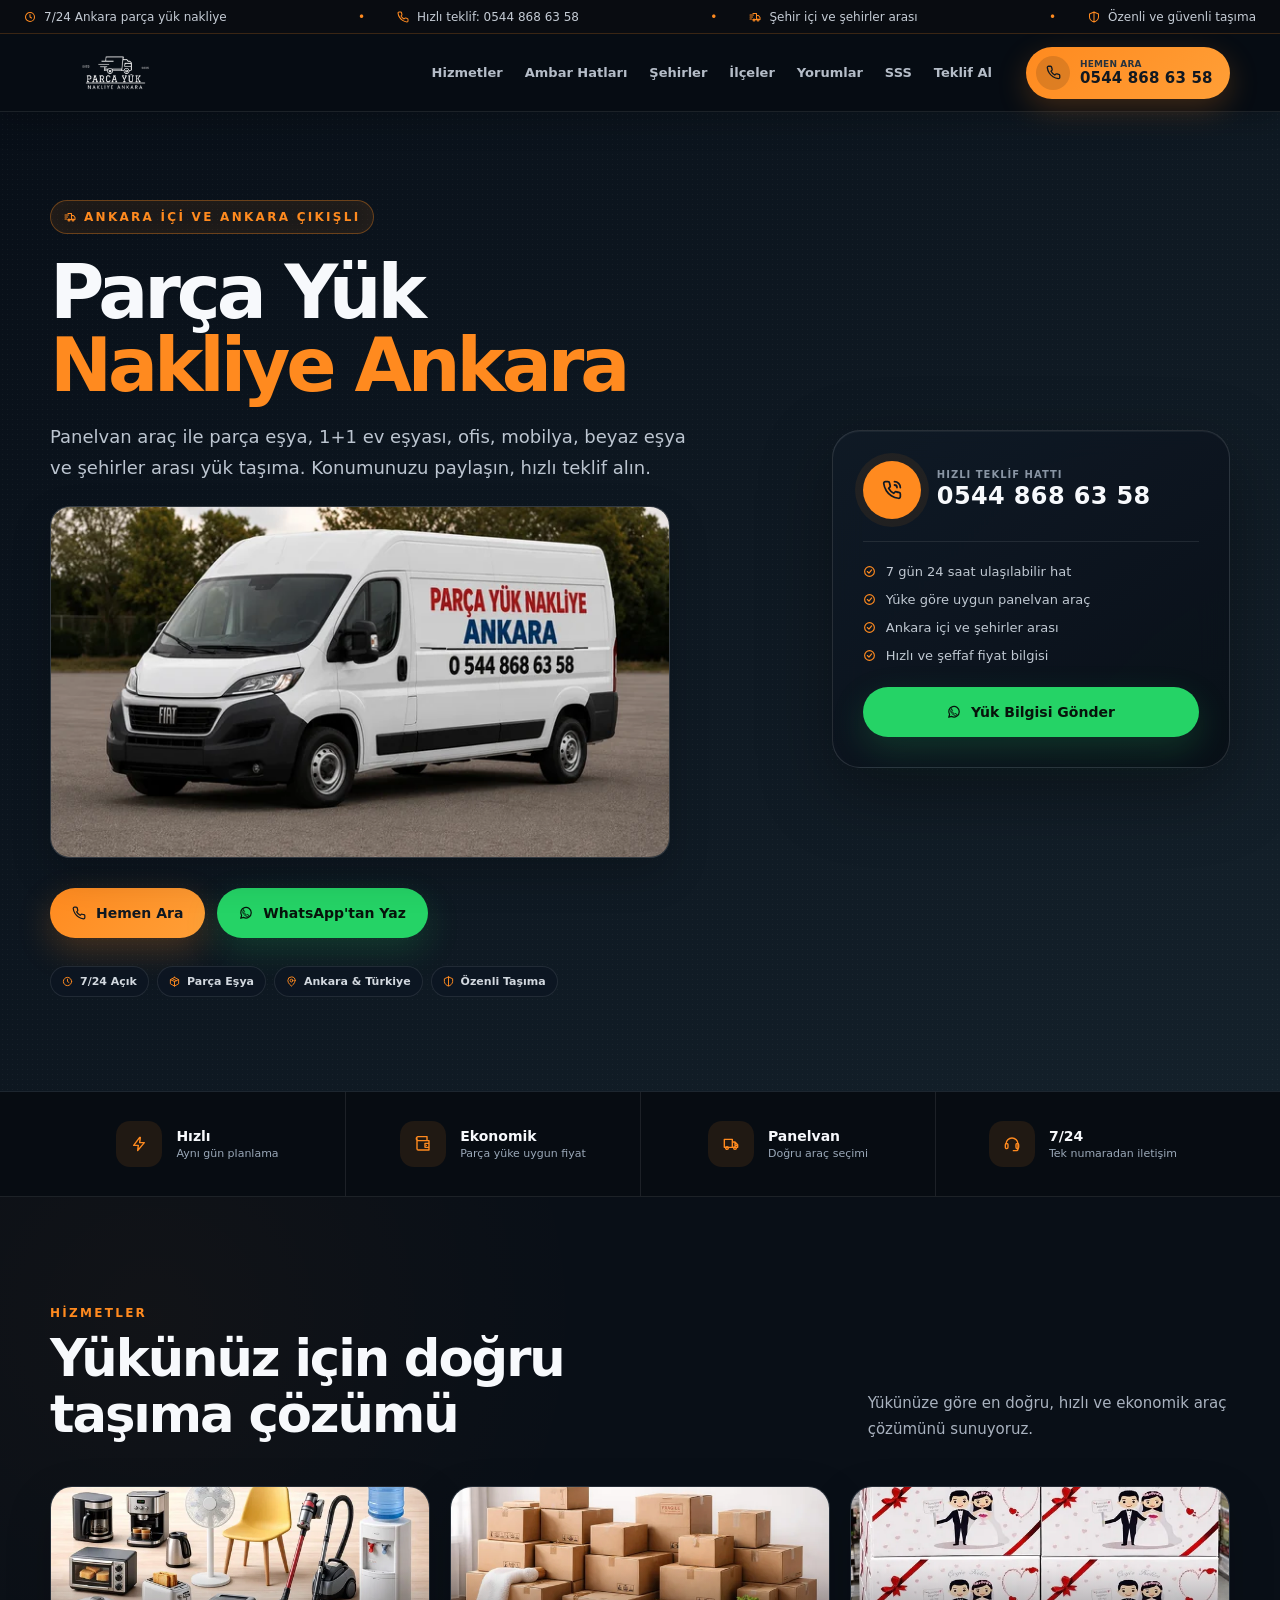
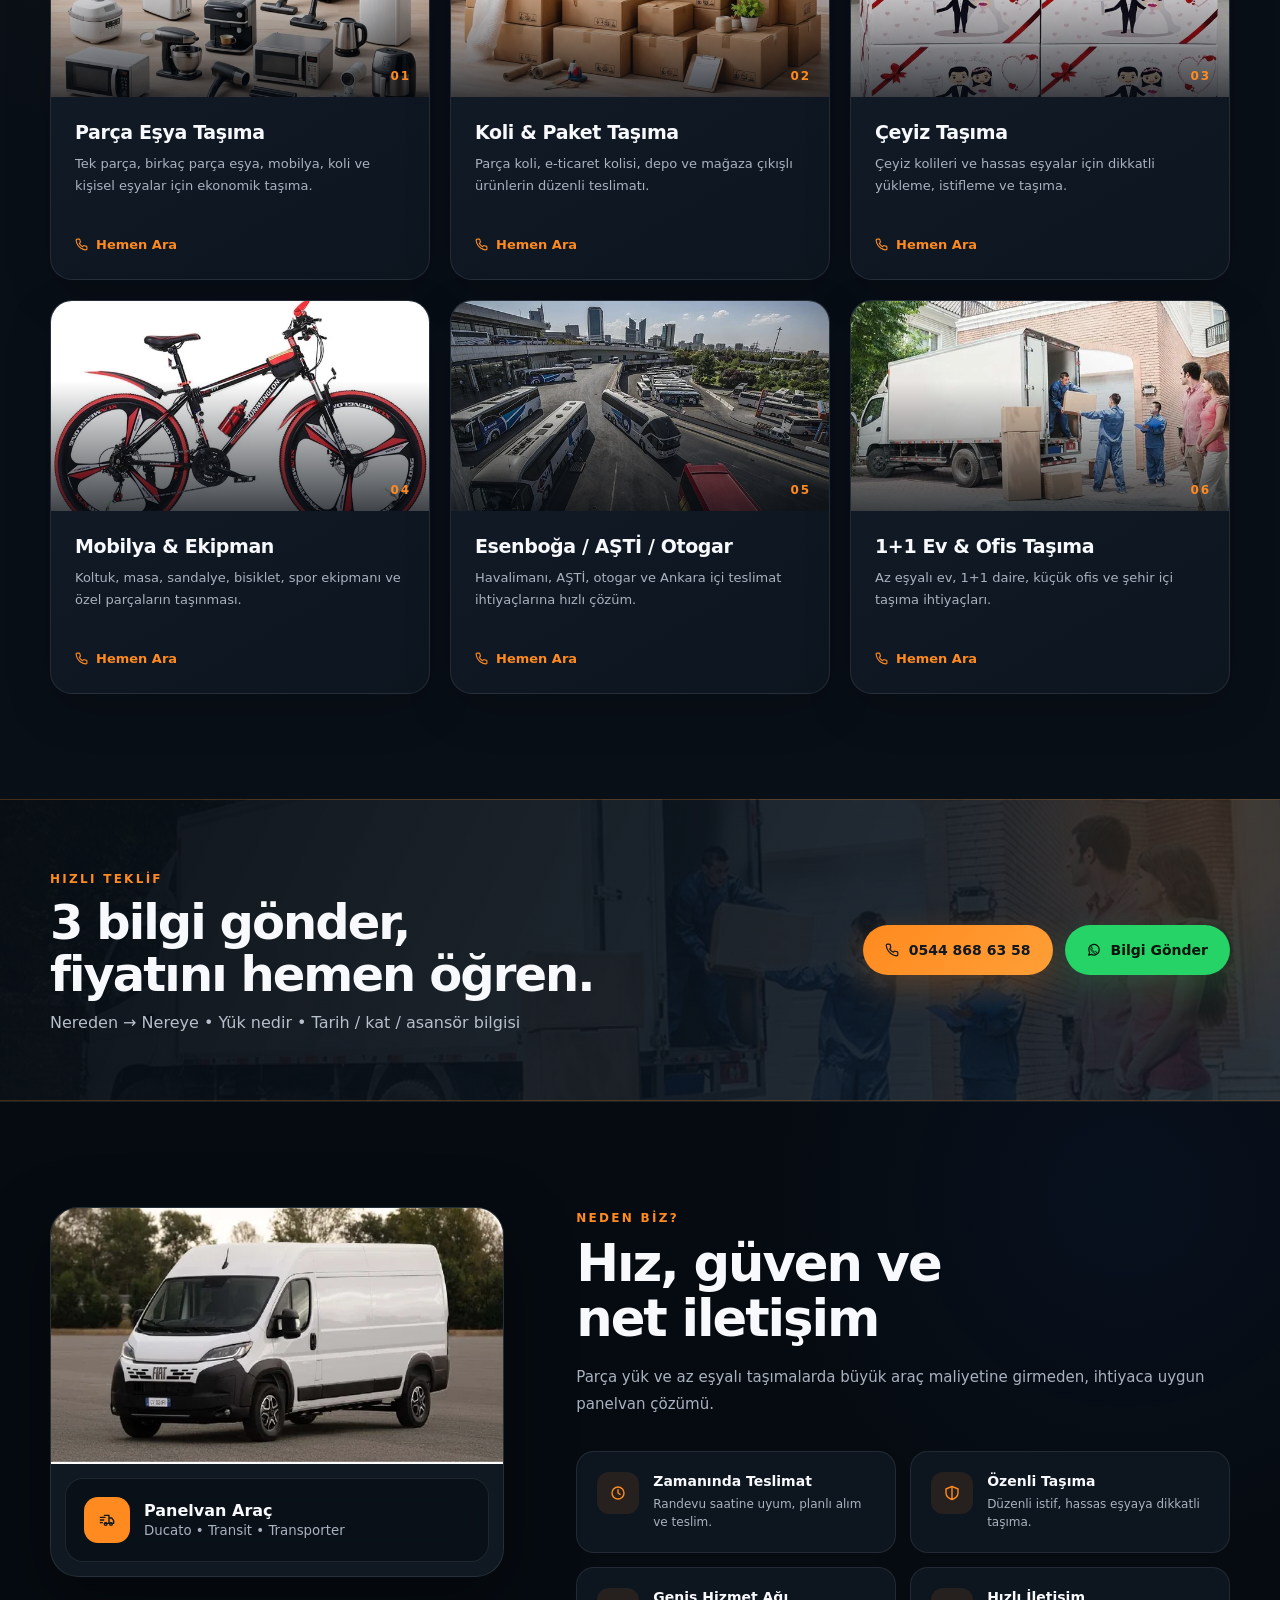
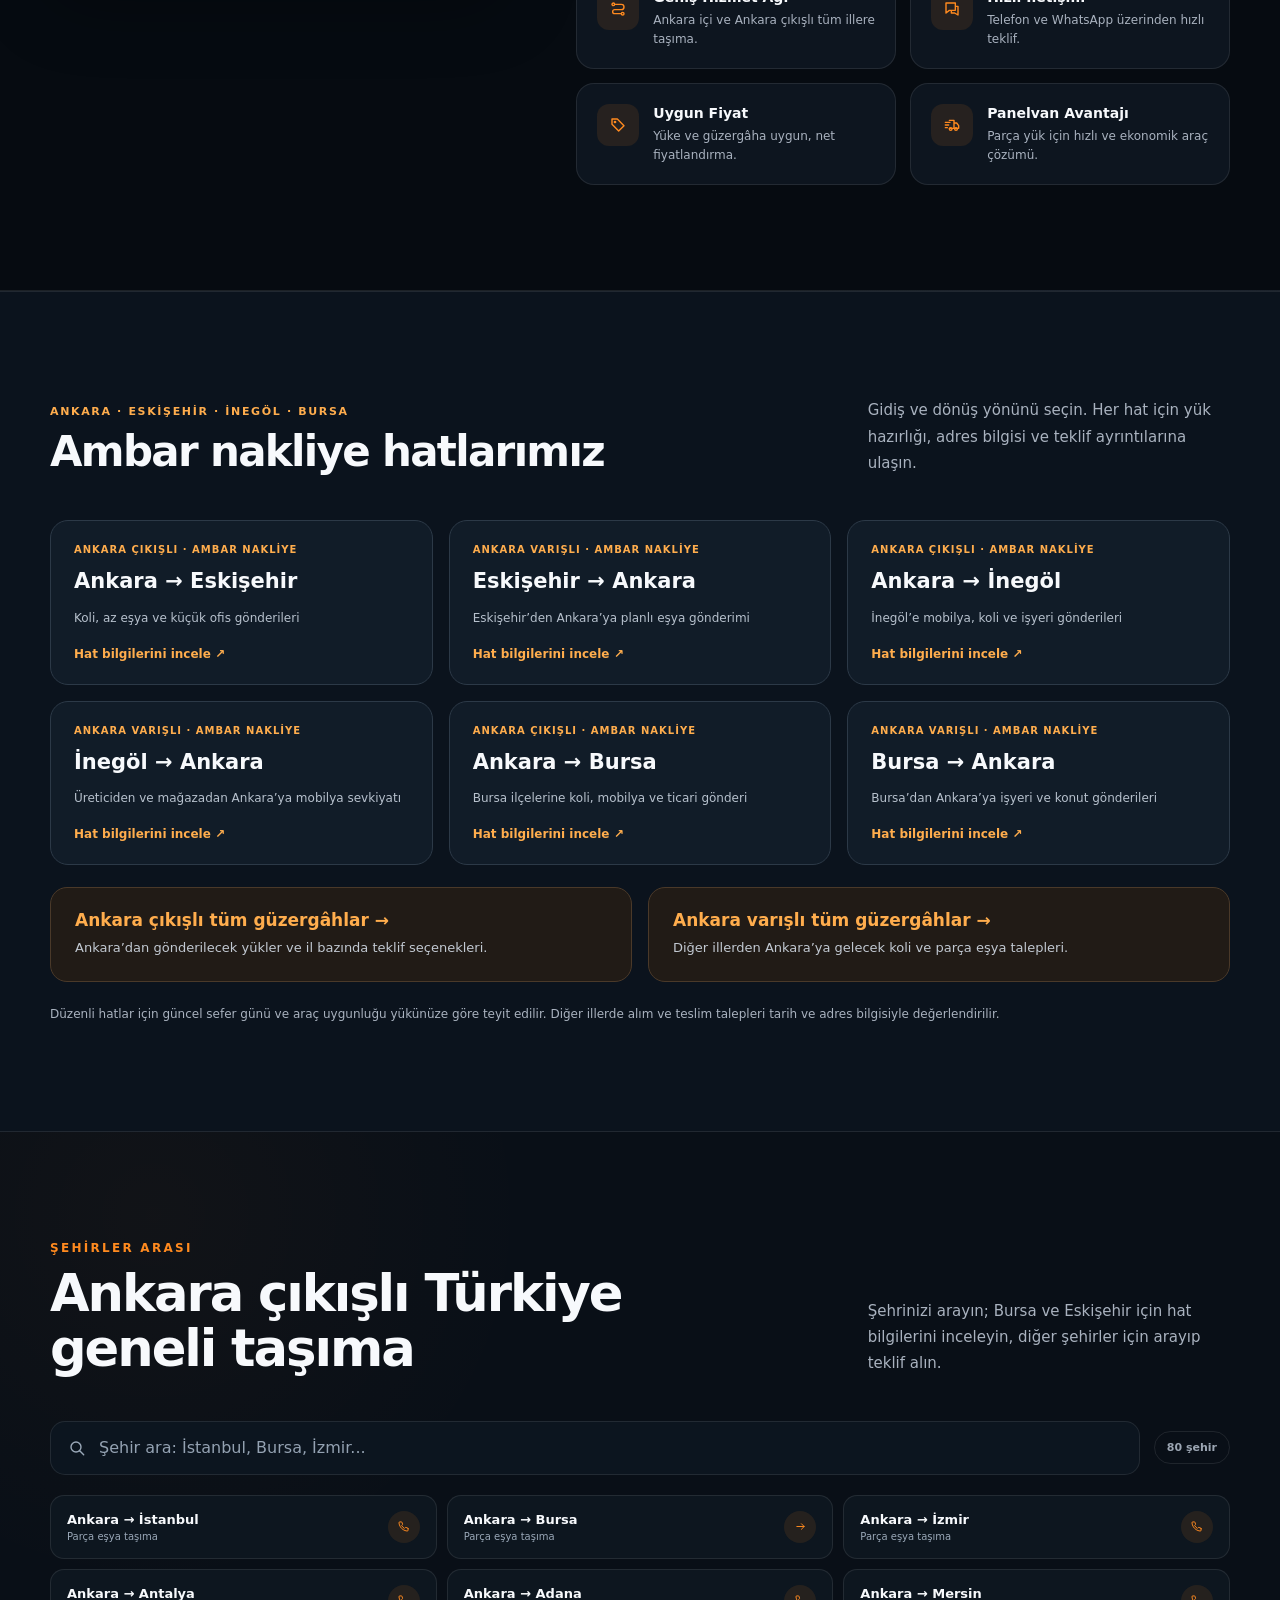
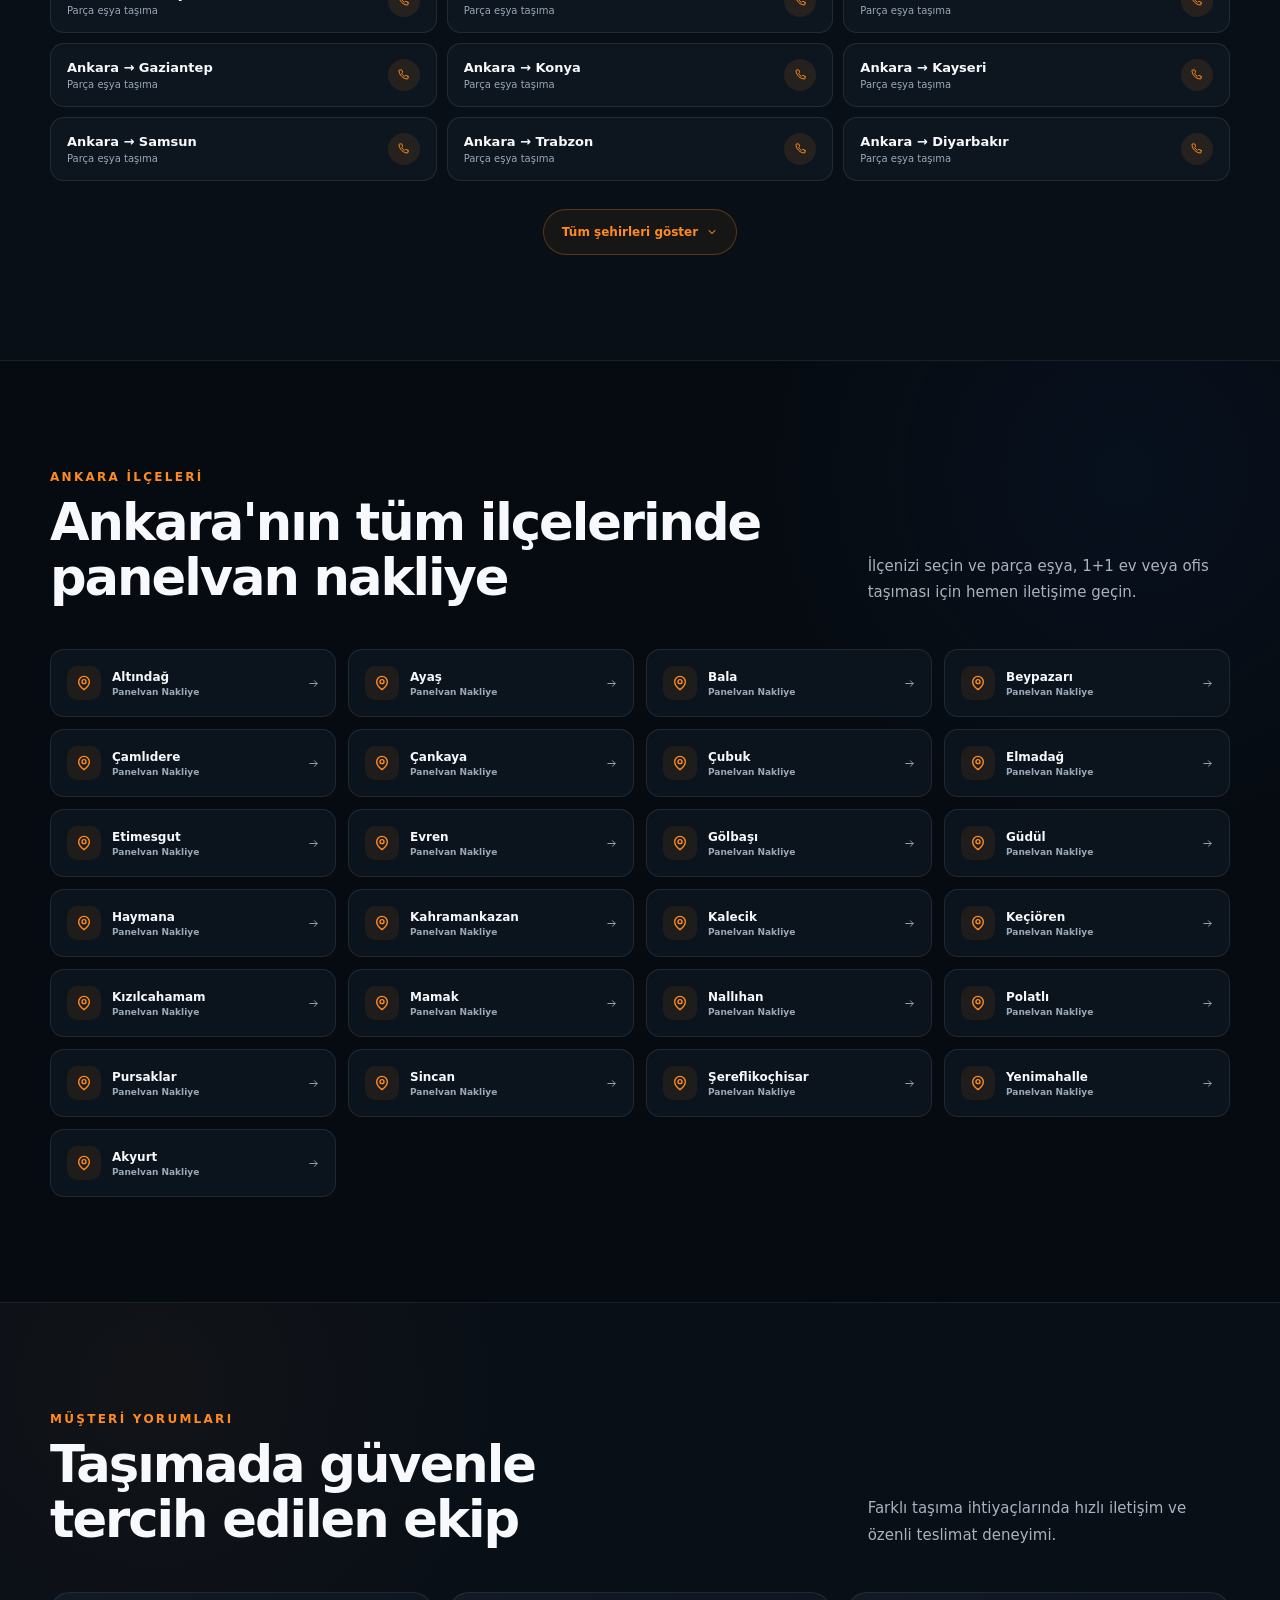
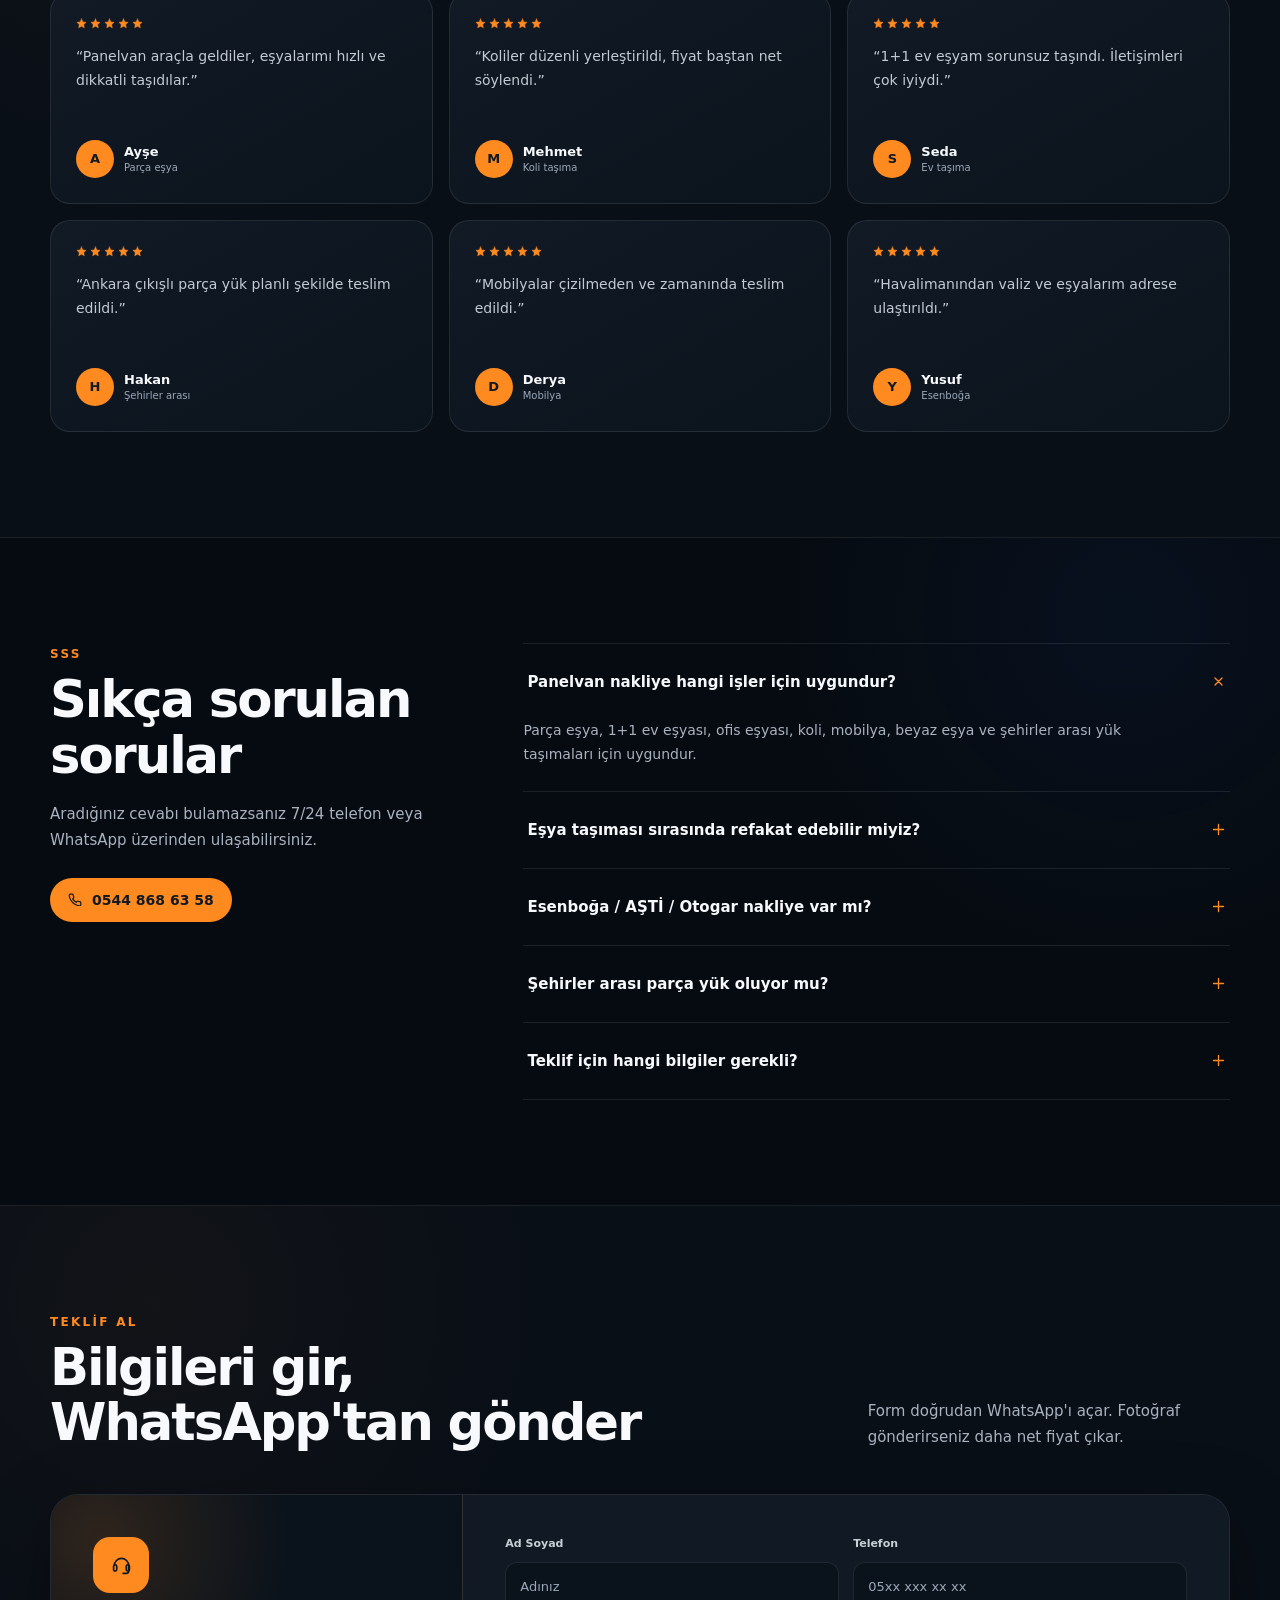
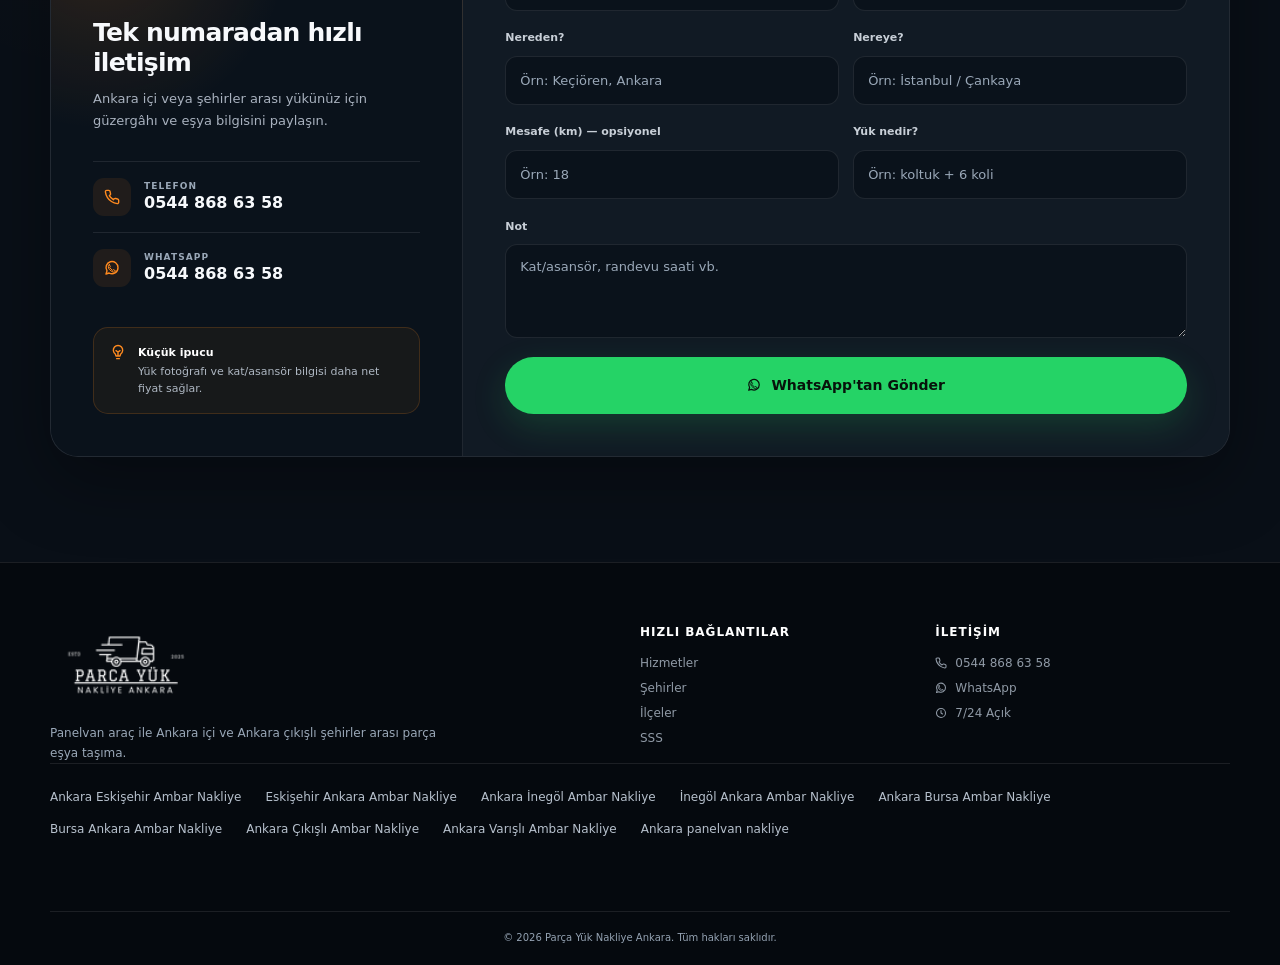
==== commit 56aa9052: "updatess" ====
--- a/index.html
+++ b/index.html
@@ -5,10 +5,7 @@
   <meta charset="utf-8">
   <meta name="viewport" content="width=device-width, initial-scale=1">
   <title>Parça Yük Nakliye Ankara | Panelvan Araç ile Eşya Taşıma</title>
-  <meta name="description"
-    content="Panelvan araç ile Ankara içi ve Ankara çıkışlı parça eşya, 1+1 ev, ofis, mobilya, beyaz eşya ve şehirler arası yük taşıma. Hızlı teklif alın.">
-  <meta name="keywords"
-    content="parça yük nakliye ankara, panelvan nakliye ankara, parça eşya taşıma ankara, 1+1 ev eşyası taşıma, şehirler arası parça eşya taşıma">
+  <link rel="preload" as="image" href="assets/img/optimized/hero-van-640.2f1038e1bf.webp" imagesrcset="assets/img/optimized/hero-van-360.56f16f56d0.webp 360w, assets/img/optimized/hero-van-640.2f1038e1bf.webp 640w, assets/img/optimized/hero-van-960.650575bf6b.webp 960w, assets/img/optimized/hero-van-1280.fe289b0a03.webp 1280w" imagesizes="(max-width: 620px) calc(100vw - 28px), (max-width: 920px) calc(100vw - 32px), 620px" type="image/webp" fetchpriority="high"><meta name="description" content="Panelvan araç ile Ankara içi ve Ankara çıkışlı parça eşya, 1+1 ev, ofis, mobilya, beyaz eşya ve şehirler arası yük taşıma. Hızlı teklif alın.">
   <meta name="robots" content="index,follow,max-image-preview:large,max-snippet:-1,max-video-preview:-1">
   <meta name="theme-color" content="#080f18">
   <link rel="canonical" href="https://parcayuknakliyeankara.com/">
@@ -16,30 +13,14 @@
   <meta property="og:locale" content="tr_TR">
   <meta property="og:site_name" content="Parça Yük Nakliye Ankara">
   <meta property="og:title" content="Parça Yük Nakliye Ankara | Hızlı ve Güvenli Taşıma">
-  <meta property="og:description"
-    content="Ankara içi ve Ankara çıkışlı panelvan araç ile parça eşya taşıma. Telefon veya WhatsApp üzerinden hızlı teklif.">
+  <meta property="og:description" content="Ankara içi ve Ankara çıkışlı panelvan araç ile parça eşya taşıma. Telefon veya WhatsApp üzerinden hızlı teklif.">
   <meta property="og:url" content="https://parcayuknakliyeankara.com/">
-  <meta property="og:image" content="https://parcayuknakliyeankara.com/assets/img/bannerss.png">
+  <meta property="og:image" content="https://parcayuknakliyeankara.com/assets/img/optimized/hero-van-1280.fe289b0a03.webp">
   <meta name="twitter:card" content="summary_large_image">
   <meta name="twitter:title" content="Parça Yük Nakliye Ankara">
   <meta name="twitter:description" content="Panelvan araç ile şehir içi ve şehirler arası parça yük taşıma.">
-  <meta name="twitter:image" content="https://parcayuknakliyeankara.com/assets/img/bannerss.png">
-  <link rel="icon" href="assets/img/logof.png">
-  <link rel="preconnect" href="https://cdnjs.cloudflare.com">
-  <link rel="stylesheet" href="https://cdnjs.cloudflare.com/ajax/libs/font-awesome/6.5.0/css/all.min.css">
-  <link rel="stylesheet" href="assets/css/style.css">
-  <link rel="stylesheet" href="assets/css/routes.css">
-  <script async src="https://www.googletagmanager.com/gtag/js?id=AW-17874354293"></script>
-  <script>
-    window.dataLayer = window.dataLayer || [];
-    function gtag() { dataLayer.push(arguments); }
-    window.gtag = gtag;
-    gtag('js', new Date());
-    gtag('config', 'AW-17874354293');
-  </script>
-  <script type="application/ld+json">
-  {"@context":"https://schema.org","@type":"MovingCompany","@id":"https://parcayuknakliyeankara.com/#business","name":"Parça Yük Nakliye Ankara","url":"https://parcayuknakliyeankara.com/","telephone":"+905448686358","image":"https://parcayuknakliyeankara.com/assets/img/bannerss.png","logo":"https://parcayuknakliyeankara.com/assets/img/logof.png","address":{"@type":"PostalAddress","addressLocality":"Ankara","addressCountry":"TR"},"areaServed":{"@type":"AdministrativeArea","name":"Türkiye"},"openingHours":"Mo-Su 00:00-23:59","priceRange":"₺₺"}
-  </script>
+  <meta name="twitter:image" content="https://parcayuknakliyeankara.com/assets/img/optimized/hero-van-1280.fe289b0a03.webp">
+  <style id="critical-styles">:root{--ink:#f7f9fc;--muted:#a9b2bf;--bg:#090f17;--bg-deep:#060b11;--card:#111a25;--card-2:#0d151f;--line:rgba(255,255,255,0.09);--orange:#ff8a1f;--orange-2:#ffad4d;--green:#25d366;--blue:#0f3d84;--shadow:0 24px 70px rgba(0,0,0,0.34)}*{box-sizing:border-box}html{scroll-behavior:smooth;scroll-padding-top:94px}body{margin:0;background:var(--bg);color:var(--ink);font-family:Inter,ui-sans-serif,system-ui,-apple-system,BlinkMacSystemFont,"Segoe UI",sans-serif;-webkit-font-smoothing:antialiased}button,input,textarea{font:inherit}a{color:inherit;text-decoration:none}button,input,textarea{border:0}img{display:block;max-width:100%}.container{width:min(1180px,calc(100% - 40px));margin:0 auto}.top-ticker{position:relative;z-index:31;height:34px;overflow:hidden;border-bottom:1px solid rgba(255,138,31,0.2);background:#090c11;color:#c5ccd5;font-size:12px}.ticker-track{width:min(1440px,100%);height:100%;margin:0 auto;padding:0 24px;display:flex;align-items:center;justify-content:space-between;white-space:nowrap}.ticker-track span{display:flex;align-items:center;gap:8px}.ticker-track span + span::before{content:"•";margin-right:24px;color:var(--orange)}.ticker-track i{color:var(--orange)}.site-header{position:sticky;top:0;z-index:30;height:78px;border-bottom:1px solid var(--line);background:rgba(7,13,20,0.96);box-shadow:0 10px 30px rgba(0,0,0,0.18);backdrop-filter:blur(18px)}.nav-wrap{height:100%;display:flex;align-items:center;gap:24px}.brand{width:130px;height:54px;display:grid;place-items:center;flex:0 0 auto;padding:5px 9px;border-radius:13px;filter:brightness(0) invert(1)}.brand img{width:112px;max-height:43px;object-fit:contain}.main-nav{margin-left:auto;display:flex;align-items:center;gap:2px}.main-nav a{padding:12px 10px;border-radius:10px;color:#b5bdc8;font-size:13px;font-weight:700;transition:color 160ms ease,background 160ms ease}.main-nav a:hover,.main-nav a:focus-visible{color:white;background:rgba(255,255,255,0.06)}.header-call{min-width:204px;padding:9px 16px 9px 10px;display:flex;align-items:center;gap:10px;border-radius:999px;background:linear-gradient(135deg,var(--orange),#ff9f37);color:#101821;font-size:15px;font-weight:900;letter-spacing:0.01em;box-shadow:0 10px 30px rgba(255,138,31,0.22);transition:transform 160ms ease,box-shadow 160ms ease}.header-call:hover{transform:translateY(-2px);box-shadow:0 14px 36px rgba(255,138,31,0.3)}.header-call small{display:block;color:rgba(16,24,33,0.68);font-size:9px;font-weight:800;text-transform:uppercase}.call-icon{width:34px;height:34px;display:grid;place-items:center;flex:0 0 auto;border-radius:50%;background:rgba(6,11,17,0.13)}.menu-toggle{display:none;width:42px;height:42px;border:1px solid var(--line);border-radius:10px;background:transparent;color:white;cursor:pointer}.hero{position:relative;min-height:690px;display:grid;align-items:center;overflow:hidden;border-bottom:1px solid var(--line);background:#07101a}.hero-media,.hero-shade{position:absolute;inset:0}.hero-media{background-image:none;background-size:cover;background-position:center;transform:scale(1.015)}.hero-shade{z-index:1;background:linear-gradient(90deg,rgba(3,9,16,0.97) 0%,rgba(3,9,16,0.88) 38%,rgba(3,9,16,0.49) 70%,rgba(3,9,16,0.73) 100%),linear-gradient(0deg,rgba(3,9,16,0.82) 0%,transparent 38%)}.hero::after{content:"";position:absolute;inset:0;z-index:1;opacity:0.16;pointer-events:none;background-image:radial-gradient(rgba(255,255,255,0.25) 0.6px,transparent 0.6px);background-size:5px 5px}.hero-grid{position:relative;z-index:2;padding:88px 0 94px;display:grid;grid-template-columns:minmax(0,1.28fr) minmax(350px,0.72fr);gap:74px;align-items:center}.eyebrow,.kicker{color:var(--orange);font-size:12px;font-weight:900;letter-spacing:0.19em;text-transform:uppercase}.eyebrow{width:max-content;max-width:100%;padding:9px 13px;display:flex;align-items:center;gap:8px;border:1px solid rgba(255,138,31,0.35);border-radius:999px;background:rgba(255,138,31,0.07);box-shadow:inset 0 0 24px rgba(255,138,31,0.05)}.hero h1{max-width:710px;margin:22px 0 18px;font-size:clamp(48px,5.8vw,78px);line-height:0.99;letter-spacing:-0.055em;text-wrap:balance}.hero h1 span{color:var(--orange)}.hero-copy>p{max-width:650px;margin:0;color:#bcc5d0;font-size:18px;line-height:1.75}.hero-actions,.urgent-actions{margin-top:30px;display:flex;flex-wrap:wrap;gap:12px}.btn{min-height:50px;padding:0 22px;display:inline-flex;align-items:center;justify-content:center;gap:10px;border-radius:999px;font-size:14px;font-weight:900;cursor:pointer;transition:transform 160ms ease,box-shadow 160ms ease,filter 160ms ease}.btn:hover{transform:translateY(-2px);filter:brightness(1.05)}.btn-primary{background:linear-gradient(135deg,var(--orange),#ff9f37);color:#101821;box-shadow:0 12px 34px rgba(255,138,31,0.24)}.btn-whatsapp{background:var(--green);color:#07130b;box-shadow:0 12px 34px rgba(37,211,102,0.18)}.hero-pills{margin-top:28px;display:flex;flex-wrap:wrap;gap:8px}.hero-pills span{padding:8px 11px;display:inline-flex;align-items:center;gap:7px;border:1px solid var(--line);border-radius:999px;background:rgba(12,22,34,0.68);color:#d2d8df;font-size:11px;font-weight:700;backdrop-filter:blur(10px)}.hero-pills i{color:var(--orange)}.hero-call-card{padding:30px;border:1px solid rgba(255,255,255,0.12);border-radius:28px;background:linear-gradient(145deg,rgba(16,26,38,0.95),rgba(8,15,23,0.93));box-shadow:var(--shadow),inset 0 1px rgba(255,255,255,0.05);backdrop-filter:blur(15px)}.hero-call-card ul{margin:22px 0 24px;padding:0;display:grid;gap:13px;list-style:none;color:#c0c8d2;font-size:13px}.hero-call-card li{display:flex;align-items:center;gap:10px}.hero-call-card li i{color:var(--orange)}.btn.full{width:100%}@media (max-width:1120px){.container{width:min(100% - 32px,1040px)}.main-nav a{padding-inline:7px;font-size:12px}.header-call{min-width:174px;padding-right:12px;font-size:13px}.hero-grid{grid-template-columns:1.2fr 0.8fr;gap:42px}}@media (max-width:920px){.top-ticker{display:none}.site-header{height:70px}.brand{width:106px}.brand img{width:98px}.menu-toggle{margin-left:auto;display:grid;place-items:center}.main-nav{position:absolute;top:70px;left:0;right:0;max-height:0;margin:0;padding:0 16px;overflow:hidden;display:grid;gap:2px;border-bottom:1px solid transparent;background:rgba(7,13,20,0.98);opacity:0;transform:translateY(-8px);transition:max-height 220ms ease,opacity 180ms ease,transform 180ms ease,padding 180ms ease}.main-nav.open{max-height:530px;padding-block:13px 18px;border-color:var(--line);opacity:1;transform:translateY(0)}.main-nav a{padding:12px;font-size:13px}.header-call{min-width:auto;padding:7px}.header-call>span:last-child{display:none}.hero{min-height:auto}.hero-grid{padding-block:74px;grid-template-columns:1fr;gap:34px}.hero-copy{max-width:720px}.hero-call-card{max-width:560px}}@media (max-width:620px){html{scroll-padding-top:74px}body{padding-bottom:68px}.container{width:min(100% - 28px,560px)}.site-header{height:64px}.brand{height:46px}.main-nav{top:64px}.header-call{display:none}.hero-media{background-image:none;background-position:center 38%}.hero-shade{background:linear-gradient(180deg,rgba(3,9,16,0.82) 0%,rgba(3,9,16,0.75) 28%,rgba(3,9,16,0.92) 67%,rgba(3,9,16,0.98) 100%),linear-gradient(90deg,rgba(3,9,16,0.46),rgba(3,9,16,0.64))}.hero-grid{padding-block:58px 54px}.eyebrow{font-size:9px;letter-spacing:0.12em}.hero h1{margin-top:18px;font-size:clamp(41px,13vw,57px)}.hero-copy>p{font-size:15px;line-height:1.7}.hero-actions,.urgent-actions{display:grid;grid-template-columns:1fr}.btn{width:100%}.hero-pills{display:grid;grid-template-columns:repeat(2,1fr)}.hero-pills span{justify-content:center;font-size:10px}.hero-call-card{padding:22px;border-radius:22px}}@media (prefers-reduced-motion:reduce){html{scroll-behavior:auto}*,*::before,*::after{scroll-behavior:auto !important;transition-duration:0.01ms !important;animation-duration:0.01ms !important;animation-iteration-count:1 !important}}.skip-link{position:fixed;top:-100px;left:16px;z-index:100;padding:12px 18px;border-radius:10px;background:#ff8a1f;color:#080f18;font-weight:800}.skip-link:focus{top:12px}.route-eyebrow{display:block;color:#ffad4d;font-size:11px;font-weight:850;letter-spacing:.15em;text-transform:uppercase}.route-hero{padding:30px 0 64px;border-bottom:1px solid var(--line);background:radial-gradient(ellipse at 85% 40%,#172d3e 0,transparent 55%),linear-gradient(130deg,#080f18,#111c27)}.route-breadcrumb{margin:0 0 40px;color:#a9b2bf;font-size:12px;line-height:1.8}.route-breadcrumb ol{padding:0;margin:0;list-style:none;display:flex;flex-wrap:wrap;gap:6px 10px}.route-breadcrumb li + li::before{content:'/';margin-right:10px;color:#596573}.route-breadcrumb a:hover{color:white;text-decoration:underline}.route-hero-grid{display:grid;grid-template-columns:minmax(0,1.2fr) minmax(0,.8fr);gap:60px;align-items:center}.route-hero h1{margin:16px 0 24px;font-size:clamp(38px,5.1vw,64px);line-height:1.06;font-weight:900;letter-spacing:-.045em;text-wrap:balance}.route-hero h1 span{display:block;color:var(--orange)}.route-lead{margin:0;max-width:640px;color:#bdc7d2;font-size:17px;line-height:1.8}.route-actions{display:flex;gap:12px;flex-wrap:wrap;margin-top:26px}.route-contact-note{margin:18px 0 0;color:#a9b2bf;font-size:12px;line-height:1.7}.route-plan{padding:28px;border:1px solid #34414f;border-radius:24px;background:#101b26;box-shadow:var(--shadow)}.route-plan h2{margin:4px 0 22px;font-size:20px;letter-spacing:-.02em}.route-stops{display:grid;gap:16px;margin:0;padding:0;list-style:none}.route-stops li{display:flex;align-items:center;gap:14px}.route-stops li>span{display:grid;place-items:center;width:38px;height:38px;flex:0 0 38px;border:1px solid #80542e;border-radius:12px;background:#251e18;color:#ffad4d;font-weight:900}.route-stops small{display:block;margin-bottom:4px;color:#a9b2bf;font-size:11px}.route-stops strong{font-size:22px}.route-plan p{padding-top:20px;margin:22px 0 18px;border-top:1px solid var(--line);font-size:13px;line-height:1.7;color:#b6c0cc}.route-text-link{color:#ffad4d;font-weight:800;font-size:13px;line-height:1.6}.route-text-link:hover{text-decoration:underline}@media (max-width:920px){.route-hero-grid,.route-intro-grid,.route-price-grid{grid-template-columns:minmax(0,1fr);gap:30px}.route-hero h1{max-width:700px}.route-plan{max-width:100%}.route-stops{grid-template-columns:repeat(2,minmax(0,1fr))}}@media (max-width:620px){.route-hero{padding:22px 0 42px}.route-breadcrumb{margin-bottom:28px;font-size:11px}.route-hero h1{font-size:clamp(34px,9vw,48px)}.route-lead{font-size:15px}.route-actions{display:grid;grid-template-columns:minmax(0,1fr)}.route-plan{padding:22px;border-radius:19px}.route-stops{grid-template-columns:minmax(0,1fr)}}.skip-link{position:fixed;top:-120px;left:16px;z-index:100;padding:12px 18px;background:#ff8a1f;color:#080f18;border-radius:10px;font-weight:800}.skip-link:focus{top:12px}.header-call small{color:#27333e}@media(prefers-reduced-motion:reduce){html{scroll-behavior:auto}*,*::before,*::after{transition:none!important;animation:none!important}}:where(i[class*="fa-"]){display:inline-flex;align-items:center;justify-content:center;width:1em;height:1em;line-height:1;vertical-align:-.125em;font-style:normal;flex-shrink:0}:where(i[class*="fa-"])::before{content:"";display:block;width:1em;height:1em;flex-shrink:0;background-color:currentColor;-webkit-mask:var(--site-icon) center/contain no-repeat;mask:var(--site-icon) center/contain no-repeat}.fa-arrow-right{--site-icon:url("data:image/svg+xml,%3Csvg%20xmlns%3D%22http%3A%2F%2Fwww.w3.org%2F2000%2Fsvg%22%20viewBox%3D%220%200%2024%2024%22%20fill%3D%22none%22%20stroke%3D%22black%22%20stroke-width%3D%222.1%22%20stroke-linecap%3D%22round%22%20stroke-linejoin%3D%22round%22%3E%3Cpath%20d%3D%22M4%2012h16m-6-6%206%206-6%206%22%2F%3E%3C%2Fsvg%3E")}.fa-bars{--site-icon:url("data:image/svg+xml,%3Csvg%20xmlns%3D%22http%3A%2F%2Fwww.w3.org%2F2000%2Fsvg%22%20viewBox%3D%220%200%2024%2024%22%20fill%3D%22none%22%20stroke%3D%22black%22%20stroke-width%3D%222.1%22%20stroke-linecap%3D%22round%22%20stroke-linejoin%3D%22round%22%3E%3Cpath%20d%3D%22M4%206h16M4%2012h16M4%2018h16%22%2F%3E%3C%2Fsvg%3E")}.fa-bolt{--site-icon:url("data:image/svg+xml,%3Csvg%20xmlns%3D%22http%3A%2F%2Fwww.w3.org%2F2000%2Fsvg%22%20viewBox%3D%220%200%2024%2024%22%20fill%3D%22none%22%20stroke%3D%22black%22%20stroke-width%3D%222.1%22%20stroke-linecap%3D%22round%22%20stroke-linejoin%3D%22round%22%3E%3Cpath%20d%3D%22m13%202-9%2012h7l-1%208%2010-12h-7l1-8z%22%2F%3E%3C%2Fsvg%3E")}.fa-box{--site-icon:url("data:image/svg+xml,%3Csvg%20xmlns%3D%22http%3A%2F%2Fwww.w3.org%2F2000%2Fsvg%22%20viewBox%3D%220%200%2024%2024%22%20fill%3D%22none%22%20stroke%3D%22black%22%20stroke-width%3D%222.1%22%20stroke-linecap%3D%22round%22%20stroke-linejoin%3D%22round%22%3E%3Cpath%20d%3D%22m12%203%209%205v9l-9%205-9-5V8l9-5zm0%209v10M3%208l9%204%209-4M7%205.8l9%204.3%22%2F%3E%3C%2Fsvg%3E")}.fa-chevron-down{--site-icon:url("data:image/svg+xml,%3Csvg%20xmlns%3D%22http%3A%2F%2Fwww.w3.org%2F2000%2Fsvg%22%20viewBox%3D%220%200%2024%2024%22%20fill%3D%22none%22%20stroke%3D%22black%22%20stroke-width%3D%222.1%22%20stroke-linecap%3D%22round%22%20stroke-linejoin%3D%22round%22%3E%3Cpath%20d%3D%22m6%209%206%206%206-6%22%2F%3E%3C%2Fsvg%3E")}.fa-chevron-up{--site-icon:url("data:image/svg+xml,%3Csvg%20xmlns%3D%22http%3A%2F%2Fwww.w3.org%2F2000%2Fsvg%22%20viewBox%3D%220%200%2024%2024%22%20fill%3D%22none%22%20stroke%3D%22black%22%20stroke-width%3D%222.1%22%20stroke-linecap%3D%22round%22%20stroke-linejoin%3D%22round%22%3E%3Cpath%20d%3D%22m6%2015%206-6%206%206%22%2F%3E%3C%2Fsvg%3E")}.fa-circle-check{--site-icon:url("data:image/svg+xml,%3Csvg%20xmlns%3D%22http%3A%2F%2Fwww.w3.org%2F2000%2Fsvg%22%20viewBox%3D%220%200%2024%2024%22%20fill%3D%22none%22%20stroke%3D%22black%22%20stroke-width%3D%222.1%22%20stroke-linecap%3D%22round%22%20stroke-linejoin%3D%22round%22%3E%3Ccircle%20cx%3D%2212%22%20cy%3D%2212%22%20r%3D%229%22%2F%3E%3Cpath%20d%3D%22m8%2012%203%203%205-6%22%2F%3E%3C%2Fsvg%3E")}.fa-clock{--site-icon:url("data:image/svg+xml,%3Csvg%20xmlns%3D%22http%3A%2F%2Fwww.w3.org%2F2000%2Fsvg%22%20viewBox%3D%220%200%2024%2024%22%20fill%3D%22none%22%20stroke%3D%22black%22%20stroke-width%3D%222.1%22%20stroke-linecap%3D%22round%22%20stroke-linejoin%3D%22round%22%3E%3Ccircle%20cx%3D%2212%22%20cy%3D%2212%22%20r%3D%229%22%2F%3E%3Cpath%20d%3D%22M12%207v5l3%202%22%2F%3E%3C%2Fsvg%3E")}.fa-comments{--site-icon:url("data:image/svg+xml,%3Csvg%20xmlns%3D%22http%3A%2F%2Fwww.w3.org%2F2000%2Fsvg%22%20viewBox%3D%220%200%2024%2024%22%20fill%3D%22none%22%20stroke%3D%22black%22%20stroke-width%3D%222.1%22%20stroke-linecap%3D%22round%22%20stroke-linejoin%3D%22round%22%3E%3Cpath%20d%3D%22M3%203h14v11H8l-5%204V3zM17%208h4v13l-5-3h-5v-4%22%2F%3E%3C%2Fsvg%3E")}.fa-headset{--site-icon:url("data:image/svg+xml,%3Csvg%20xmlns%3D%22http%3A%2F%2Fwww.w3.org%2F2000%2Fsvg%22%20viewBox%3D%220%200%2024%2024%22%20fill%3D%22none%22%20stroke%3D%22black%22%20stroke-width%3D%222.1%22%20stroke-linecap%3D%22round%22%20stroke-linejoin%3D%22round%22%3E%3Cpath%20d%3D%22M3%2012a9%209%200%200%201%2018%200v7a3%203%200%200%201-3%203h-4%22%2F%3E%3Crect%20x%3D%222%22%20y%3D%2211%22%20width%3D%224%22%20height%3D%228%22%20rx%3D%222%22%2F%3E%3Crect%20x%3D%2218%22%20y%3D%2211%22%20width%3D%224%22%20height%3D%228%22%20rx%3D%222%22%2F%3E%3C%2Fsvg%3E")}.fa-lightbulb{--site-icon:url("data:image/svg+xml,%3Csvg%20xmlns%3D%22http%3A%2F%2Fwww.w3.org%2F2000%2Fsvg%22%20viewBox%3D%220%200%2024%2024%22%20fill%3D%22none%22%20stroke%3D%22black%22%20stroke-width%3D%222.1%22%20stroke-linecap%3D%22round%22%20stroke-linejoin%3D%22round%22%3E%3Cpath%20d%3D%22M9%2018h6m-5%204h4M8%2015a7%207%200%201%201%208%200l-1%203H9l-1-3zM12%2018v-6m-3-2%203%202%203-2%22%2F%3E%3C%2Fsvg%3E")}.fa-location-dot{--site-icon:url("data:image/svg+xml,%3Csvg%20xmlns%3D%22http%3A%2F%2Fwww.w3.org%2F2000%2Fsvg%22%20viewBox%3D%220%200%2024%2024%22%20fill%3D%22none%22%20stroke%3D%22black%22%20stroke-width%3D%222.1%22%20stroke-linecap%3D%22round%22%20stroke-linejoin%3D%22round%22%3E%3Cpath%20d%3D%22M20%2010c0%206-8%2012-8%2012S4%2016%204%2010a8%208%200%201%201%2016%200z%22%2F%3E%3Ccircle%20cx%3D%2212%22%20cy%3D%2210%22%20r%3D%223%22%2F%3E%3C%2Fsvg%3E")}.fa-magnifying-glass{--site-icon:url("data:image/svg+xml,%3Csvg%20xmlns%3D%22http%3A%2F%2Fwww.w3.org%2F2000%2Fsvg%22%20viewBox%3D%220%200%2024%2024%22%20fill%3D%22none%22%20stroke%3D%22black%22%20stroke-width%3D%222.1%22%20stroke-linecap%3D%22round%22%20stroke-linejoin%3D%22round%22%3E%3Ccircle%20cx%3D%2210.5%22%20cy%3D%2210.5%22%20r%3D%227.5%22%2F%3E%3Cpath%20d%3D%22m16%2016%206%206%22%2F%3E%3C%2Fsvg%3E")}.fa-phone{--site-icon:url("data:image/svg+xml,%3Csvg%20xmlns%3D%22http%3A%2F%2Fwww.w3.org%2F2000%2Fsvg%22%20viewBox%3D%220%200%2024%2024%22%20fill%3D%22none%22%20stroke%3D%22black%22%20stroke-width%3D%222.1%22%20stroke-linecap%3D%22round%22%20stroke-linejoin%3D%22round%22%3E%3Cpath%20d%3D%22M22%2016.9v3a2%202%200%200%201-2.2%202%2019.8%2019.8%200%200%201-8.6-3.1%2019.5%2019.5%200%200%201-6-6A19.8%2019.8%200%200%201%202.1%204.2%202%202%200%200%201%204.1%202h3a2%202%200%200%201%202%201.7c.1%201%20.4%202%20.7%202.9a2%202%200%200%201-.5%202.1L8%2010a16%2016%200%200%200%206%206l1.3-1.3a2%202%200%200%201%202.1-.5c.9.3%201.9.6%202.9.7a2%202%200%200%201%201.7%202z%22%2F%3E%3C%2Fsvg%3E")}.fa-phone-volume{--site-icon:url("data:image/svg+xml,%3Csvg%20xmlns%3D%22http%3A%2F%2Fwww.w3.org%2F2000%2Fsvg%22%20viewBox%3D%220%200%2024%2024%22%20fill%3D%22none%22%20stroke%3D%22black%22%20stroke-width%3D%222.1%22%20stroke-linecap%3D%22round%22%20stroke-linejoin%3D%22round%22%3E%3Cpath%20d%3D%22M22%2016.9v3a2%202%200%200%201-2.2%202%2019.8%2019.8%200%200%201-8.6-3.1%2019.5%2019.5%200%200%201-6-6A19.8%2019.8%200%200%201%202.1%204.2%202%202%200%200%201%204.1%202h3a2%202%200%200%201%202%201.7c.1%201%20.4%202%20.7%202.9a2%202%200%200%201-.5%202.1L8%2010a16%2016%200%200%200%206%206l1.3-1.3a2%202%200%200%201%202.1-.5c.9.3%201.9.6%202.9.7a2%202%200%200%201%201.7%202z%22%2F%3E%3Cpath%20d%3D%22M15%202a7%207%200%200%201%207%207M15%206a3%203%200%200%201%203%203%22%2F%3E%3C%2Fsvg%3E")}.fa-plus{--site-icon:url("data:image/svg+xml,%3Csvg%20xmlns%3D%22http%3A%2F%2Fwww.w3.org%2F2000%2Fsvg%22%20viewBox%3D%220%200%2024%2024%22%20fill%3D%22none%22%20stroke%3D%22black%22%20stroke-width%3D%222.1%22%20stroke-linecap%3D%22round%22%20stroke-linejoin%3D%22round%22%3E%3Cpath%20d%3D%22M12%204v16M4%2012h16%22%2F%3E%3C%2Fsvg%3E")}.fa-route{--site-icon:url("data:image/svg+xml,%3Csvg%20xmlns%3D%22http%3A%2F%2Fwww.w3.org%2F2000%2Fsvg%22%20viewBox%3D%220%200%2024%2024%22%20fill%3D%22none%22%20stroke%3D%22black%22%20stroke-width%3D%222.1%22%20stroke-linecap%3D%22round%22%20stroke-linejoin%3D%22round%22%3E%3Ccircle%20cx%3D%225%22%20cy%3D%225%22%20r%3D%222%22%2F%3E%3Ccircle%20cx%3D%2219%22%20cy%3D%2219%22%20r%3D%222%22%2F%3E%3Cpath%20d%3D%22M8%205h9a4%204%200%200%201%200%208H7a3%203%200%200%200%200%206h9%22%2F%3E%3C%2Fsvg%3E")}.fa-shield-halved{--site-icon:url("data:image/svg+xml,%3Csvg%20xmlns%3D%22http%3A%2F%2Fwww.w3.org%2F2000%2Fsvg%22%20viewBox%3D%220%200%2024%2024%22%20fill%3D%22none%22%20stroke%3D%22black%22%20stroke-width%3D%222.1%22%20stroke-linecap%3D%22round%22%20stroke-linejoin%3D%22round%22%3E%3Cpath%20d%3D%22M12%202%203%206v6c0%205%205%209%209%2010%204-1%209-5%209-10V6l-9-4zM12%203v18%22%2F%3E%3C%2Fsvg%3E")}.fa-star{--site-icon:url("data:image/svg+xml,%3Csvg%20xmlns%3D%22http%3A%2F%2Fwww.w3.org%2F2000%2Fsvg%22%20viewBox%3D%220%200%2024%2024%22%20fill%3D%22none%22%20stroke%3D%22black%22%20stroke-width%3D%222.1%22%20stroke-linecap%3D%22round%22%20stroke-linejoin%3D%22round%22%3E%3Cpath%20d%3D%22m12%202%203%206.5%207%20.9-5.1%205%201.2%207.1-6.1-3.3-6.1%203.3L7%2014.4l-5.1-5%207-.9L12%202z%22%20fill%3D%22black%22%20stroke-width%3D%221%22%2F%3E%3C%2Fsvg%3E")}.fa-tag{--site-icon:url("data:image/svg+xml,%3Csvg%20xmlns%3D%22http%3A%2F%2Fwww.w3.org%2F2000%2Fsvg%22%20viewBox%3D%220%200%2024%2024%22%20fill%3D%22none%22%20stroke%3D%22black%22%20stroke-width%3D%222.1%22%20stroke-linecap%3D%22round%22%20stroke-linejoin%3D%22round%22%3E%3Cpath%20d%3D%22M3%203h8l10%2010-8%208L3%2011V3z%22%2F%3E%3Ccircle%20cx%3D%227.5%22%20cy%3D%227.5%22%20r%3D%221%22%2F%3E%3C%2Fsvg%3E")}.fa-truck{--site-icon:url("data:image/svg+xml,%3Csvg%20xmlns%3D%22http%3A%2F%2Fwww.w3.org%2F2000%2Fsvg%22%20viewBox%3D%220%200%2024%2024%22%20fill%3D%22none%22%20stroke%3D%22black%22%20stroke-width%3D%222.1%22%20stroke-linecap%3D%22round%22%20stroke-linejoin%3D%22round%22%3E%3Cpath%20d%3D%22M2%205h12v12H2zM14%209h4l4%204v4h-8M18%209v5h4%22%2F%3E%3Ccircle%20cx%3D%226%22%20cy%3D%2218%22%20r%3D%222%22%2F%3E%3Ccircle%20cx%3D%2218%22%20cy%3D%2218%22%20r%3D%222%22%2F%3E%3C%2Fsvg%3E")}.fa-truck-fast{--site-icon:url("data:image/svg+xml,%3Csvg%20xmlns%3D%22http%3A%2F%2Fwww.w3.org%2F2000%2Fsvg%22%20viewBox%3D%220%200%2024%2024%22%20fill%3D%22none%22%20stroke%3D%22black%22%20stroke-width%3D%222.1%22%20stroke-linecap%3D%22round%22%20stroke-linejoin%3D%22round%22%3E%3Cpath%20d%3D%22M8%205h7v12H8m7-8h4l3%204v4h-7M2%208h7M2%2012h5M2%2016h3%22%2F%3E%3Ccircle%20cx%3D%2210%22%20cy%3D%2218%22%20r%3D%222%22%2F%3E%3Ccircle%20cx%3D%2218%22%20cy%3D%2218%22%20r%3D%222%22%2F%3E%3C%2Fsvg%3E")}.fa-wallet{--site-icon:url("data:image/svg+xml,%3Csvg%20xmlns%3D%22http%3A%2F%2Fwww.w3.org%2F2000%2Fsvg%22%20viewBox%3D%220%200%2024%2024%22%20fill%3D%22none%22%20stroke%3D%22black%22%20stroke-width%3D%222.1%22%20stroke-linecap%3D%22round%22%20stroke-linejoin%3D%22round%22%3E%3Cpath%20d%3D%22M21%207H5a3%203%200%200%201%200-6h13v6M3%204v15a2%202%200%200%200%202%202h16V7M21%2011h-6v6h6%22%2F%3E%3Cpath%20d%3D%22M17%2014h.01%22%2F%3E%3C%2Fsvg%3E")}.fa-whatsapp{--site-icon:url("data:image/svg+xml,%3Csvg%20xmlns%3D%22http%3A%2F%2Fwww.w3.org%2F2000%2Fsvg%22%20viewBox%3D%220%200%2024%2024%22%20fill%3D%22none%22%20stroke%3D%22black%22%20stroke-width%3D%222.1%22%20stroke-linecap%3D%22round%22%20stroke-linejoin%3D%22round%22%3E%3Cpath%20d%3D%22M21%2011.5a9%209%200%200%201-13.3%208L3%2021l1.5-4.7A9%209%200%201%201%2021%2011.5z%22%2F%3E%3Cpath%20d%3D%22m8%207%201.5%203-1%201c1.1%202%202.5%203.4%204.5%204.5l1-1%203%201.5c0%202-2%202.5-3.5%202C9%2016%206%2013%206.5%209.5%206.5%208%207%207%208%207z%22%20stroke-width%3D%221.5%22%2F%3E%3C%2Fsvg%3E")}.fa-xmark{--site-icon:url("data:image/svg+xml,%3Csvg%20xmlns%3D%22http%3A%2F%2Fwww.w3.org%2F2000%2Fsvg%22%20viewBox%3D%220%200%2024%2024%22%20fill%3D%22none%22%20stroke%3D%22black%22%20stroke-width%3D%222.1%22%20stroke-linecap%3D%22round%22%20stroke-linejoin%3D%22round%22%3E%3Cpath%20d%3D%22m6%206%2012%2012M18%206%206%2018%22%2F%3E%3C%2Fsvg%3E")}</style><link rel="preload" href="assets/css/app.a2b4b546f9.css" as="style" onload="this.onload=null;this.rel='stylesheet'"><noscript><link rel="stylesheet" href="assets/css/app.a2b4b546f9.css"></noscript><script type="application/ld+json">{"@context":"https://schema.org","@type":"MovingCompany","@id":"https://parcayuknakliyeankara.com/#business","name":"Parça Yük Nakliye Ankara","url":"https://parcayuknakliyeankara.com/","telephone":"+905448686358","image":"https://parcayuknakliyeankara.com/assets/img/optimized/hero-van-1280.fe289b0a03.webp","logo":"https://parcayuknakliyeankara.com/assets/img/logof.png","address":{"@type":"PostalAddress","addressLocality":"Ankara","addressCountry":"TR"},"areaServed":{"@type":"AdministrativeArea","name":"Türkiye"},"openingHours":"Mo-Su 00:00-23:59","priceRange":"₺₺"}</script>
 
   <style id="customer-vehicle-updates">
     /* Araç görseli metnin arkasında kararmadan, kendi alanında gösterilir. */
@@ -84,75 +65,83 @@
       #why .why-photo .vehicle-note { margin: 12px !important; }
     }
   </style>
-</head>
+<script>
+(function(){
+  var started=false,timer;
+  window.dataLayer=window.dataLayer||[];
+  window.gtag=window.gtag||function(){window.dataLayer.push(arguments);};
+  window.gtag('js',new Date());
+  window.gtag('config','AW-17874354293');
+  function load(){
+    if(started)return;
+    started=true;window.clearTimeout(timer);
+    var s=document.createElement('script');s.async=true;s.fetchPriority='low';
+    s.src='https://www.googletagmanager.com/gtag/js?id=AW-17874354293';
+    document.head.appendChild(s);
+    ['pointerdown','keydown','touchstart'].forEach(function(type){window.removeEventListener(type,load);});
+  }
+  window.ensureGoogleTag=load;
+  ['pointerdown','keydown','touchstart'].forEach(function(type){window.addEventListener(type,load,{once:true,passive:true});});
+  timer=window.setTimeout(load,2000);
+  function idle(){if(window.requestIdleCallback)window.requestIdleCallback(load,{timeout:1000});else window.setTimeout(load,0);}
+  function paint(){if(window.requestAnimationFrame)window.requestAnimationFrame(function(){window.requestAnimationFrame(idle);});else idle();}
+  if(document.readyState==='loading')document.addEventListener('DOMContentLoaded',paint,{once:true});else paint();
+})();
+</script><link rel="icon" href="favicon.ico" type="image/x-icon" sizes="16x16 32x32 48x48 64x64"><link rel="icon" href="favicon-96x96.png" type="image/png" sizes="96x96"><link rel="apple-touch-icon" href="apple-touch-icon.png" type="image/png" sizes="180x180"><link rel="manifest" href="site.webmanifest" type="application/manifest+json"></head>
 
 <body>
-  <main>
-    <div class="top-ticker" aria-label="Hizmet bilgileri">
-      <div class="ticker-track"><span><i class="fa-solid fa-clock"></i> 7/24 Ankara parça yük nakliye</span><span><i
-            class="fa-solid fa-phone"></i> Hızlı teklif: 0544 868 63 58</span><span><i
-            class="fa-solid fa-truck-fast"></i> Şehir içi ve şehirler arası</span><span><i
-            class="fa-solid fa-shield-halved"></i> Özenli ve güvenli taşıma</span></div>
+  <a href="#icerik" title="Sayfanın ana içeriğine geç" class="skip-link">İçeriğe geç</a><div class="top-ticker" aria-label="Hizmet bilgileri">
+      <div class="ticker-track"><span><i class="fa-solid fa-clock" aria-hidden="true"></i> 7/24 Ankara parça yük nakliye</span><span><i class="fa-solid fa-phone" aria-hidden="true"></i> Hızlı teklif: 0544 868 63 58</span><span><i class="fa-solid fa-truck-fast" aria-hidden="true"></i> Şehir içi ve şehirler arası</span><span><i class="fa-solid fa-shield-halved" aria-hidden="true"></i> Özenli ve güvenli taşıma</span></div>
     </div>
     <header class="site-header">
-      <div class="container nav-wrap"><a class="brand" href="#home" aria-label="Parça Yük Nakliye Ankara ana sayfa"><img
-            src="assets/img/logom.png" alt="Parça Yük Nakliye Ankara" width="1561" height="781" loading="eager"
-            fetchpriority="high" decoding="async"></a><button id="menuToggle" class="menu-toggle" type="button"
-          aria-label="Menüyü aç veya kapat" aria-expanded="false" aria-controls="mainNav"><i class="fa-solid fa-bars"></i></button>
-        <nav id="mainNav" class="main-nav " aria-label="Ana menü"><a href="#services">Hizmetler</a><a href="#ambar-hatlari">Ambar Hatları</a><a href="#sehirler">Şehirler</a><a href="#ilceler">İlçeler</a><a href="#testimonials">Yorumlar</a><a
-            href="#faq">SSS</a><a href="#contact">Teklif Al</a></nav><a class="header-call" href="tel:05448686358"><span
-            class="call-icon"><i class="fa-solid fa-phone"></i></span><span><small>Hemen Ara</small>0544 868 63
+      <div class="container nav-wrap"><a class="brand" href="#home" aria-label="Parça Yük Nakliye Ankara ana sayfa" title="Parça Yük Nakliye Ankara ana sayfa"><img src="assets/img/optimized/brand-logo-256.827dabd50d.webp" alt="Parça Yük Nakliye Ankara" width="256" height="128" loading="eager" fetchpriority="auto" decoding="async" srcset="assets/img/optimized/brand-logo-128.70cbc92bc9.webp 128w, assets/img/optimized/brand-logo-256.827dabd50d.webp 256w" sizes="(max-width: 920px) 98px, 112px"></a><button id="menuToggle" class="menu-toggle" type="button" aria-label="Menüyü aç veya kapat" aria-expanded="false" aria-controls="mainNav"><i class="fa-solid fa-bars" aria-hidden="true"></i></button>
+        <nav id="mainNav" class="main-nav " aria-label="Ana menü"><a href="#services" title="Hizmetler">Hizmetler</a><a href="#ambar-hatlari" title="Ambar Hatları">Ambar Hatları</a><a href="#sehirler" title="Şehirler">Şehirler</a><a href="#ilceler" title="İlçeler">İlçeler</a><a href="#testimonials" title="Yorumlar">Yorumlar</a><a href="#faq" title="SSS">SSS</a><a href="#contact" title="Teklif Al">Teklif Al</a></nav><a class="header-call" href="tel:05448686358" title="0544 868 63 58 numarasını arayın"><span class="call-icon"><i class="fa-solid fa-phone" aria-hidden="true"></i></span><span><small>Hemen Ara</small>0544 868 63
             58</span></a>
       </div>
     </header>
+    <main id="icerik" tabindex="-1">
     <section id="home" class="hero">
       <div class="hero-media" aria-hidden="true"></div>
       <div class="hero-shade"></div>
       <div class="container hero-grid">
         <div class="hero-copy">
-          <div class="eyebrow"><i class="fa-solid fa-truck-fast"></i> Ankara içi ve Ankara çıkışlı</div>
+          <div class="eyebrow"><i class="fa-solid fa-truck-fast" aria-hidden="true"></i> Ankara içi ve Ankara çıkışlı</div>
           <h1>Parça Yük <span>Nakliye Ankara</span></h1>
           <p>Panelvan araç ile parça eşya, 1+1 ev eşyası, ofis, mobilya, beyaz eşya ve şehirler arası yük taşıma.
             Konumunuzu paylaşın, hızlı teklif alın.</p>
           <figure class="hero-vehicle">
-            <img src="assets/img/bannerss.png" alt="Ankara parça yük taşıma için panelvan araç"
-              loading="eager" fetchpriority="high" decoding="async">
+            <img src="assets/img/optimized/hero-van-640.2f1038e1bf.webp" alt="Ankara parça yük taşıma için panelvan araç" loading="eager" fetchpriority="high" decoding="async" width="640" height="363" srcset="assets/img/optimized/hero-van-360.56f16f56d0.webp 360w, assets/img/optimized/hero-van-640.2f1038e1bf.webp 640w, assets/img/optimized/hero-van-960.650575bf6b.webp 960w, assets/img/optimized/hero-van-1280.fe289b0a03.webp 1280w" sizes="(max-width: 620px) calc(100vw - 28px), (max-width: 920px) calc(100vw - 32px), 620px">
           </figure>
-          <div class="hero-actions"><a class="btn btn-primary" href="tel:05448686358"><i class="fa-solid fa-phone"></i>
-              Hemen Ara</a><a class="btn btn-whatsapp"
-              href="https://wa.me/905448686358?text=Merhaba%2C%20Par%C3%A7a%20Y%C3%BCk%20Nakliye%20Ankara'dan%20teklif%20almak%20istiyorum.%0A%0ANereden%20%E2%86%92%20Nereye%3A%0AY%C3%BCk%3A%0ATarih%3A"
-              target="_blank" rel="noreferrer"><i class="fa-brands fa-whatsapp"></i> WhatsApp'tan Yaz</a></div>
-          <div class="hero-pills"><span><i class="fa-regular fa-clock"></i> 7/24 Açık</span><span><i
-                class="fa-solid fa-box"></i> Parça Eşya</span><span><i class="fa-solid fa-location-dot"></i> Ankara
-              &amp; Türkiye</span><span><i class="fa-solid fa-shield-halved"></i> Özenli Taşıma</span></div>
+          <div class="hero-actions"><a class="btn btn-primary" href="tel:05448686358" title="0544 868 63 58 numarasını arayın"><i class="fa-solid fa-phone" aria-hidden="true"></i>
+              Hemen Ara</a><a class="btn btn-whatsapp" href="https://wa.me/905448686358?text=Merhaba%2C%20Par%C3%A7a%20Y%C3%BCk%20Nakliye%20Ankara'dan%20teklif%20almak%20istiyorum.%0A%0ANereden%20%E2%86%92%20Nereye%3A%0AY%C3%BCk%3A%0ATarih%3A" target="_blank" rel="nofollow noopener noreferrer" title="WhatsApp üzerinden taşıma teklifi isteyin"><i class="fa-brands fa-whatsapp" aria-hidden="true"></i> WhatsApp'tan Yaz</a></div>
+          <div class="hero-pills"><span><i class="fa-regular fa-clock" aria-hidden="true"></i> 7/24 Açık</span><span><i class="fa-solid fa-box" aria-hidden="true"></i> Parça Eşya</span><span><i class="fa-solid fa-location-dot" aria-hidden="true"></i> Ankara
+              &amp; Türkiye</span><span><i class="fa-solid fa-shield-halved" aria-hidden="true"></i> Özenli Taşıma</span></div>
         </div>
         <aside class="hero-call-card" aria-label="Hızlı iletişim">
-          <div class="call-card-head"><span class="large-icon"><i class="fa-solid fa-phone-volume"></i></span>
-            <div><small>HIZLI TEKLİF HATTI</small><a href="tel:05448686358">0544 868 63 58</a></div>
+          <div class="call-card-head"><span class="large-icon"><i class="fa-solid fa-phone-volume" aria-hidden="true"></i></span>
+            <div><small>HIZLI TEKLİF HATTI</small><a href="tel:05448686358" title="0544 868 63 58 numarasını arayın">0544 868 63 58</a></div>
           </div>
           <ul>
-            <li><i class="fa-regular fa-circle-check"></i> 7 gün 24 saat ulaşılabilir hat</li>
-            <li><i class="fa-regular fa-circle-check"></i> Yüke göre uygun panelvan araç</li>
-            <li><i class="fa-regular fa-circle-check"></i> Ankara içi ve şehirler arası</li>
-            <li><i class="fa-regular fa-circle-check"></i> Hızlı ve şeffaf fiyat bilgisi</li>
-          </ul><a class="btn btn-whatsapp full"
-            href="https://wa.me/905448686358?text=Merhaba%2C%20Par%C3%A7a%20Y%C3%BCk%20Nakliye%20Ankara'dan%20teklif%20almak%20istiyorum.%0A%0ANereden%20%E2%86%92%20Nereye%3A%0AY%C3%BCk%3A%0ATarih%3A"
-            target="_blank" rel="noreferrer"><i class="fa-brands fa-whatsapp"></i> Yük Bilgisi Gönder</a>
+            <li><i class="fa-regular fa-circle-check" aria-hidden="true"></i> 7 gün 24 saat ulaşılabilir hat</li>
+            <li><i class="fa-regular fa-circle-check" aria-hidden="true"></i> Yüke göre uygun panelvan araç</li>
+            <li><i class="fa-regular fa-circle-check" aria-hidden="true"></i> Ankara içi ve şehirler arası</li>
+            <li><i class="fa-regular fa-circle-check" aria-hidden="true"></i> Hızlı ve şeffaf fiyat bilgisi</li>
+          </ul><a class="btn btn-whatsapp full" href="https://wa.me/905448686358?text=Merhaba%2C%20Par%C3%A7a%20Y%C3%BCk%20Nakliye%20Ankara'dan%20teklif%20almak%20istiyorum.%0A%0ANereden%20%E2%86%92%20Nereye%3A%0AY%C3%BCk%3A%0ATarih%3A" target="_blank" rel="nofollow noopener noreferrer" title="WhatsApp üzerinden taşıma teklifi isteyin"><i class="fa-brands fa-whatsapp" aria-hidden="true"></i> Yük Bilgisi Gönder</a>
         </aside>
       </div>
     </section>
     <section class="proof-strip" aria-label="Hizmet avantajları">
       <div class="container proof-grid">
-        <div class="proof-item"><span><i class="fa-solid fa-bolt"></i></span>
+        <div class="proof-item"><span><i class="fa-solid fa-bolt" aria-hidden="true"></i></span>
           <div><b>Hızlı</b><small>Aynı gün planlama</small></div>
         </div>
-        <div class="proof-item"><span><i class="fa-solid fa-wallet"></i></span>
+        <div class="proof-item"><span><i class="fa-solid fa-wallet" aria-hidden="true"></i></span>
           <div><b>Ekonomik</b><small>Parça yüke uygun fiyat</small></div>
         </div>
-        <div class="proof-item"><span><i class="fa-solid fa-truck"></i></span>
+        <div class="proof-item"><span><i class="fa-solid fa-truck" aria-hidden="true"></i></span>
           <div><b>Panelvan</b><small>Doğru araç seçimi</small></div>
         </div>
-        <div class="proof-item"><span><i class="fa-solid fa-headset"></i></span>
+        <div class="proof-item"><span><i class="fa-solid fa-headset" aria-hidden="true"></i></span>
           <div><b>7/24</b><small>Tek numaradan iletişim</small></div>
         </div>
       </div>
@@ -167,63 +156,45 @@
         </div>
         <div class="service-grid">
           <article class="service-card">
-            <div class="service-image"><img src="assets/img/kucukesya.jpeg" alt="Parça eşya taşıma Ankara"
-                loading="lazy" decoding="async" sizes="(max-width: 620px) 100vw, (max-width: 920px) 50vw, 33vw"
-                style="position:absolute;inset:0;width:100%;height:100%;object-fit:cover"><span>01</span></div>
+            <div class="service-image"><img src="assets/img/optimized/parca-esya-640.c5894bef9b.webp" alt="Parça eşya taşıma Ankara" loading="lazy" decoding="async" sizes="(max-width: 620px) calc(100vw - 28px), (max-width: 920px) calc((100vw - 52px) / 2), 380px" style="position:absolute;inset:0;width:100%;height:100%;object-fit:cover" width="640" height="427" srcset="assets/img/optimized/parca-esya-360.d324d052d7.webp 360w, assets/img/optimized/parca-esya-640.c5894bef9b.webp 640w, assets/img/optimized/parca-esya-960.03a8cd1291.webp 960w, assets/img/optimized/parca-esya-1280.88e6e1c874.webp 1280w" fetchpriority="low"><span>01</span></div>
             <div class="service-body">
               <h3>Parça Eşya Taşıma</h3>
-              <p>Tek parça, birkaç parça eşya, mobilya, koli ve kişisel eşyalar için ekonomik taşıma.</p><a
-                href="tel:05448686358"><i class="fa-solid fa-phone"></i> Hemen Ara</a>
+              <p>Tek parça, birkaç parça eşya, mobilya, koli ve kişisel eşyalar için ekonomik taşıma.</p><a href="tel:05448686358" title="0544 868 63 58 numarasını arayın"><i class="fa-solid fa-phone" aria-hidden="true"></i> Hemen Ara</a>
             </div>
           </article>
           <article class="service-card">
-            <div class="service-image"><img src="assets/img/koli.jpeg" alt="Koli ve paket taşıma Ankara" loading="lazy"
-                decoding="async" sizes="(max-width: 620px) 100vw, (max-width: 920px) 50vw, 33vw"
-                style="position:absolute;inset:0;width:100%;height:100%;object-fit:cover"><span>02</span></div>
+            <div class="service-image"><img src="assets/img/optimized/koli-640.8c04c58e1c.webp" alt="Koli ve paket taşıma Ankara" loading="lazy" decoding="async" sizes="(max-width: 620px) calc(100vw - 28px), (max-width: 920px) calc((100vw - 52px) / 2), 380px" style="position:absolute;inset:0;width:100%;height:100%;object-fit:cover" width="640" height="427" srcset="assets/img/optimized/koli-360.5b93b42bd7.webp 360w, assets/img/optimized/koli-640.8c04c58e1c.webp 640w, assets/img/optimized/koli-960.7270ad22f3.webp 960w, assets/img/optimized/koli-1280.dad460a6c5.webp 1280w" fetchpriority="low"><span>02</span></div>
             <div class="service-body">
               <h3>Koli &amp; Paket Taşıma</h3>
-              <p>Parça koli, e-ticaret kolisi, depo ve mağaza çıkışlı ürünlerin düzenli teslimatı.</p><a
-                href="tel:05448686358"><i class="fa-solid fa-phone"></i> Hemen Ara</a>
+              <p>Parça koli, e-ticaret kolisi, depo ve mağaza çıkışlı ürünlerin düzenli teslimatı.</p><a href="tel:05448686358" title="0544 868 63 58 numarasını arayın"><i class="fa-solid fa-phone" aria-hidden="true"></i> Hemen Ara</a>
             </div>
           </article>
           <article class="service-card">
-            <div class="service-image"><img src="assets/img/ceyızz.jpeg" alt="Çeyiz taşıma Ankara" loading="lazy"
-                decoding="async" sizes="(max-width: 620px) 100vw, (max-width: 920px) 50vw, 33vw"
-                style="position:absolute;inset:0;width:100%;height:100%;object-fit:cover"><span>03</span></div>
+            <div class="service-image"><img src="assets/img/optimized/ceyiz-640.b4ed6f5d05.webp" alt="Çeyiz taşıma Ankara" loading="lazy" decoding="async" sizes="(max-width: 620px) calc(100vw - 28px), (max-width: 920px) calc((100vw - 52px) / 2), 380px" style="position:absolute;inset:0;width:100%;height:100%;object-fit:cover" width="640" height="806" srcset="assets/img/optimized/ceyiz-360.53f3d9adc3.webp 360w, assets/img/optimized/ceyiz-640.b4ed6f5d05.webp 640w, assets/img/optimized/ceyiz-960.4417e614a1.webp 960w, assets/img/optimized/ceyiz-1024.b419054d03.webp 1024w" fetchpriority="low"><span>03</span></div>
             <div class="service-body">
               <h3>Çeyiz Taşıma</h3>
-              <p>Çeyiz kolileri ve hassas eşyalar için dikkatli yükleme, istifleme ve taşıma.</p><a
-                href="tel:05448686358"><i class="fa-solid fa-phone"></i> Hemen Ara</a>
+              <p>Çeyiz kolileri ve hassas eşyalar için dikkatli yükleme, istifleme ve taşıma.</p><a href="tel:05448686358" title="0544 868 63 58 numarasını arayın"><i class="fa-solid fa-phone" aria-hidden="true"></i> Hemen Ara</a>
             </div>
           </article>
           <article class="service-card">
-            <div class="service-image"><img src="assets/img/bisikler.jpg" alt="Mobilya ve ekipman taşıma Ankara"
-                loading="lazy" decoding="async" sizes="(max-width: 620px) 100vw, (max-width: 920px) 50vw, 33vw"
-                style="position:absolute;inset:0;width:100%;height:100%;object-fit:cover"><span>04</span></div>
+            <div class="service-image"><img src="assets/img/optimized/mobilya-ekipman-640.dfb7d17bad.webp" alt="Mobilya ve ekipman taşıma Ankara" loading="lazy" decoding="async" sizes="(max-width: 620px) calc(100vw - 28px), (max-width: 920px) calc((100vw - 52px) / 2), 380px" style="position:absolute;inset:0;width:100%;height:100%;object-fit:cover" width="640" height="640" srcset="assets/img/optimized/mobilya-ekipman-360.14dda993c5.webp 360w, assets/img/optimized/mobilya-ekipman-640.dfb7d17bad.webp 640w, assets/img/optimized/mobilya-ekipman-960.e18a41aa37.webp 960w, assets/img/optimized/mobilya-ekipman-1024.e1628654e7.webp 1024w" fetchpriority="low"><span>04</span></div>
             <div class="service-body">
               <h3>Mobilya &amp; Ekipman</h3>
-              <p>Koltuk, masa, sandalye, bisiklet, spor ekipmanı ve özel parçaların taşınması.</p><a
-                href="tel:05448686358"><i class="fa-solid fa-phone"></i> Hemen Ara</a>
+              <p>Koltuk, masa, sandalye, bisiklet, spor ekipmanı ve özel parçaların taşınması.</p><a href="tel:05448686358" title="0544 868 63 58 numarasını arayın"><i class="fa-solid fa-phone" aria-hidden="true"></i> Hemen Ara</a>
             </div>
           </article>
           <article class="service-card">
-            <div class="service-image"><img src="assets/img/otogartr.jpg" alt="Esenboğa AŞTİ otogar nakliye"
-                loading="lazy" decoding="async" sizes="(max-width: 620px) 100vw, (max-width: 920px) 50vw, 33vw"
-                style="position:absolute;inset:0;width:100%;height:100%;object-fit:cover"><span>05</span></div>
+            <div class="service-image"><img src="assets/img/optimized/otogar-640.685c552c60.webp" alt="Esenboğa AŞTİ otogar nakliye" loading="lazy" decoding="async" sizes="(max-width: 620px) calc(100vw - 28px), (max-width: 920px) calc((100vw - 52px) / 2), 380px" style="position:absolute;inset:0;width:100%;height:100%;object-fit:cover" width="640" height="360" srcset="assets/img/optimized/otogar-360.c392b8c04d.webp 360w, assets/img/optimized/otogar-640.685c552c60.webp 640w, assets/img/optimized/otogar-864.ab298df414.webp 864w" fetchpriority="low"><span>05</span></div>
             <div class="service-body">
               <h3>Esenboğa / AŞTİ / Otogar</h3>
-              <p>Havalimanı, AŞTİ, otogar ve Ankara içi teslimat ihtiyaçlarına hızlı çözüm.</p><a
-                href="tel:05448686358"><i class="fa-solid fa-phone"></i> Hemen Ara</a>
+              <p>Havalimanı, AŞTİ, otogar ve Ankara içi teslimat ihtiyaçlarına hızlı çözüm.</p><a href="tel:05448686358" title="0544 868 63 58 numarasını arayın"><i class="fa-solid fa-phone" aria-hidden="true"></i> Hemen Ara</a>
             </div>
           </article>
           <article class="service-card">
-            <div class="service-image"><img src="assets/img/Evden-Eve-Nakliyat.jpg" alt="Evden eve taşımacılık Ankara"
-                loading="lazy" decoding="async" sizes="(max-width: 620px) 100vw, (max-width: 920px) 50vw, 33vw"
-                style="position:absolute;inset:0;width:100%;height:100%;object-fit:cover"><span>06</span></div>
+            <div class="service-image"><img src="assets/img/optimized/ev-ofis-640.b8df0b14ec.webp" alt="Evden eve taşımacılık Ankara" loading="lazy" decoding="async" sizes="(max-width: 620px) calc(100vw - 28px), (max-width: 920px) calc((100vw - 52px) / 2), 380px" style="position:absolute;inset:0;width:100%;height:100%;object-fit:cover" width="640" height="320" srcset="assets/img/optimized/ev-ofis-360.ecbfee1ad1.webp 360w, assets/img/optimized/ev-ofis-640.b8df0b14ec.webp 640w, assets/img/optimized/ev-ofis-960.e2e9e8ee2a.webp 960w" fetchpriority="low"><span>06</span></div>
             <div class="service-body">
               <h3>1+1 Ev &amp; Ofis Taşıma</h3>
-              <p>Az eşyalı ev, 1+1 daire, küçük ofis ve şehir içi taşıma ihtiyaçları.</p><a href="tel:05448686358"><i
-                  class="fa-solid fa-phone"></i> Hemen Ara</a>
+              <p>Az eşyalı ev, 1+1 daire, küçük ofis ve şehir içi taşıma ihtiyaçları.</p><a href="tel:05448686358" title="0544 868 63 58 numarasını arayın"><i class="fa-solid fa-phone" aria-hidden="true"></i> Hemen Ara</a>
             </div>
           </article>
         </div>
@@ -235,18 +206,14 @@
           <h2>3 bilgi gönder, fiyatını hemen öğren.</h2>
           <p>Nereden → Nereye • Yük nedir • Tarih / kat / asansör bilgisi</p>
         </div>
-        <div class="urgent-actions"><a class="btn btn-primary" href="tel:05448686358"><i class="fa-solid fa-phone"></i>
-            0544 868 63 58</a><a class="btn btn-whatsapp"
-            href="https://wa.me/905448686358?text=Merhaba%2C%20Par%C3%A7a%20Y%C3%BCk%20Nakliye%20Ankara'dan%20teklif%20almak%20istiyorum.%0A%0ANereden%20%E2%86%92%20Nereye%3A%0AY%C3%BCk%3A%0ATarih%3A"
-            target="_blank" rel="noreferrer"><i class="fa-brands fa-whatsapp"></i> Bilgi Gönder</a></div>
+        <div class="urgent-actions"><a class="btn btn-primary" href="tel:05448686358" title="0544 868 63 58 numarasını arayın"><i class="fa-solid fa-phone" aria-hidden="true"></i>
+            0544 868 63 58</a><a class="btn btn-whatsapp" href="https://wa.me/905448686358?text=Merhaba%2C%20Par%C3%A7a%20Y%C3%BCk%20Nakliye%20Ankara'dan%20teklif%20almak%20istiyorum.%0A%0ANereden%20%E2%86%92%20Nereye%3A%0AY%C3%BCk%3A%0ATarih%3A" target="_blank" rel="nofollow noopener noreferrer" title="WhatsApp üzerinden taşıma teklifi isteyin"><i class="fa-brands fa-whatsapp" aria-hidden="true"></i> Bilgi Gönder</a></div>
       </div>
     </section>
     <section id="why" class="section section-deep">
       <div class="container why-layout">
-        <div class="why-photo"><img src="assets/img/fiat-ducato-2024-min.jpg" alt="Panelvan nakliye Ankara"
-            loading="lazy" decoding="async" sizes="(max-width: 920px) 100vw, 42vw"
-            style="display:block;width:100%;height:auto;object-fit:contain">
-          <div class="vehicle-note"><i class="fa-solid fa-truck-fast"></i>
+        <div class="why-photo"><img src="assets/img/optimized/panelvan-640.7cc16808ba.webp" alt="Panelvan nakliye Ankara" loading="lazy" decoding="async" sizes="(max-width: 620px) calc(100vw - 28px), 520px" style="display:block;width:100%;height:auto;object-fit:contain" width="640" height="363" srcset="assets/img/optimized/panelvan-360.cb55ec29d7.webp 360w, assets/img/optimized/panelvan-640.7cc16808ba.webp 640w, assets/img/optimized/panelvan-800.1cf2c7b042.webp 800w" fetchpriority="low">
+          <div class="vehicle-note"><i class="fa-solid fa-truck-fast" aria-hidden="true"></i>
             <div><b>Panelvan Araç</b><small>Ducato • Transit • Transporter</small></div>
           </div>
         </div>
@@ -255,37 +222,37 @@
           <p class="lead">Parça yük ve az eşyalı taşımalarda büyük araç maliyetine girmeden, ihtiyaca uygun panelvan
             çözümü.</p>
           <div class="benefit-grid">
-            <div class="benefit-card"><span><i class="fa-solid fa-clock"></i></span>
+            <div class="benefit-card"><span><i class="fa-solid fa-clock" aria-hidden="true"></i></span>
               <div>
                 <h3>Zamanında Teslimat</h3>
                 <p>Randevu saatine uyum, planlı alım ve teslim.</p>
               </div>
             </div>
-            <div class="benefit-card"><span><i class="fa-solid fa-shield-halved"></i></span>
+            <div class="benefit-card"><span><i class="fa-solid fa-shield-halved" aria-hidden="true"></i></span>
               <div>
                 <h3>Özenli Taşıma</h3>
                 <p>Düzenli istif, hassas eşyaya dikkatli taşıma.</p>
               </div>
             </div>
-            <div class="benefit-card"><span><i class="fa-solid fa-route"></i></span>
+            <div class="benefit-card"><span><i class="fa-solid fa-route" aria-hidden="true"></i></span>
               <div>
                 <h3>Geniş Hizmet Ağı</h3>
                 <p>Ankara içi ve Ankara çıkışlı tüm illere taşıma.</p>
               </div>
             </div>
-            <div class="benefit-card"><span><i class="fa-solid fa-comments"></i></span>
+            <div class="benefit-card"><span><i class="fa-solid fa-comments" aria-hidden="true"></i></span>
               <div>
                 <h3>Hızlı İletişim</h3>
                 <p>Telefon ve WhatsApp üzerinden hızlı teklif.</p>
               </div>
             </div>
-            <div class="benefit-card"><span><i class="fa-solid fa-tag"></i></span>
+            <div class="benefit-card"><span><i class="fa-solid fa-tag" aria-hidden="true"></i></span>
               <div>
                 <h3>Uygun Fiyat</h3>
                 <p>Yüke ve güzergâha uygun, net fiyatlandırma.</p>
               </div>
             </div>
-            <div class="benefit-card"><span><i class="fa-solid fa-truck-fast"></i></span>
+            <div class="benefit-card"><span><i class="fa-solid fa-truck-fast" aria-hidden="true"></i></span>
               <div>
                 <h3>Panelvan Avantajı</h3>
                 <p>Parça yük için hızlı ve ekonomik araç çözümü.</p>
@@ -298,28 +265,28 @@
     <section id="ambar-hatlari" class="section route-directory" aria-labelledby="routeDirectoryTitle">
       <div class="container"><div class="section-heading"><div><span class="route-eyebrow">Ankara · Eskişehir · İnegöl · Bursa</span>
       <h2 id="routeDirectoryTitle">Ambar nakliye hatlarımız</h2></div><p>Gidiş ve dönüş yönünü seçin. Her hat için yük hazırlığı, adres bilgisi ve teklif ayrıntılarına ulaşın.</p></div>
-      <div class="route-link-grid"><a class="route-link-card" href="ankara-eskisehir-ambar-nakliye.html">
+      <div class="route-link-grid"><a class="route-link-card" href="ankara-eskisehir-ambar-nakliye.html" title="Ankara Eskişehir Ambar Nakliye | Parça Yük ve Kargo">
       <small>Ankara çıkışlı · Ambar nakliye</small>
       <strong>Ankara <span aria-hidden="true">→</span> Eskişehir</strong>
-      <span>Koli, az eşya ve küçük ofis gönderileri</span><em>Hat bilgilerini incele <span aria-hidden="true">↗</span></em></a><a class="route-link-card" href="eskisehir-ankara-ambar-nakliye.html">
+      <span>Koli, az eşya ve küçük ofis gönderileri</span><em>Hat bilgilerini incele <span aria-hidden="true">↗</span></em></a><a class="route-link-card" href="eskisehir-ankara-ambar-nakliye.html" title="Eskişehir Ankara Ambar Nakliye | Parça Eşya Taşıma">
       <small>Ankara varışlı · Ambar nakliye</small>
       <strong>Eskişehir <span aria-hidden="true">→</span> Ankara</strong>
-      <span>Eskişehir’den Ankara’ya planlı eşya gönderimi</span><em>Hat bilgilerini incele <span aria-hidden="true">↗</span></em></a><a class="route-link-card" href="ankara-inegol-ambar-nakliye.html">
+      <span>Eskişehir’den Ankara’ya planlı eşya gönderimi</span><em>Hat bilgilerini incele <span aria-hidden="true">↗</span></em></a><a class="route-link-card" href="ankara-inegol-ambar-nakliye.html" title="Ankara İnegöl Ambar Nakliye | Koli ve Mobilya Taşıma">
       <small>Ankara çıkışlı · Ambar nakliye</small>
       <strong>Ankara <span aria-hidden="true">→</span> İnegöl</strong>
-      <span>İnegöl’e mobilya, koli ve işyeri gönderileri</span><em>Hat bilgilerini incele <span aria-hidden="true">↗</span></em></a><a class="route-link-card" href="inegol-ankara-ambar-nakliye.html">
+      <span>İnegöl’e mobilya, koli ve işyeri gönderileri</span><em>Hat bilgilerini incele <span aria-hidden="true">↗</span></em></a><a class="route-link-card" href="inegol-ankara-ambar-nakliye.html" title="İnegöl Ankara Ambar Nakliye | Mobilya ve Parça Yük">
       <small>Ankara varışlı · Ambar nakliye</small>
       <strong>İnegöl <span aria-hidden="true">→</span> Ankara</strong>
-      <span>Üreticiden ve mağazadan Ankara’ya mobilya sevkiyatı</span><em>Hat bilgilerini incele <span aria-hidden="true">↗</span></em></a><a class="route-link-card" href="ankara-bursa-ambar-nakliye.html">
+      <span>Üreticiden ve mağazadan Ankara’ya mobilya sevkiyatı</span><em>Hat bilgilerini incele <span aria-hidden="true">↗</span></em></a><a class="route-link-card" href="ankara-bursa-ambar-nakliye.html" title="Ankara Bursa Ambar Nakliye | Parsiyel ve Parça Yük">
       <small>Ankara çıkışlı · Ambar nakliye</small>
       <strong>Ankara <span aria-hidden="true">→</span> Bursa</strong>
-      <span>Bursa ilçelerine koli, mobilya ve ticari gönderi</span><em>Hat bilgilerini incele <span aria-hidden="true">↗</span></em></a><a class="route-link-card" href="bursa-ankara-ambar-nakliye.html">
+      <span>Bursa ilçelerine koli, mobilya ve ticari gönderi</span><em>Hat bilgilerini incele <span aria-hidden="true">↗</span></em></a><a class="route-link-card" href="bursa-ankara-ambar-nakliye.html" title="Bursa Ankara Ambar Nakliye | Koli ve Parça Eşya">
       <small>Ankara varışlı · Ambar nakliye</small>
       <strong>Bursa <span aria-hidden="true">→</span> Ankara</strong>
       <span>Bursa’dan Ankara’ya işyeri ve konut gönderileri</span><em>Hat bilgilerini incele <span aria-hidden="true">↗</span></em></a></div>
       <div class="route-hub-links">
-      <a href="ankara-cikisli-ambar-nakliye.html"><strong>Ankara çıkışlı tüm güzergâhlar →</strong><span>Ankara’dan gönderilecek yükler ve il bazında teklif seçenekleri.</span></a>
-      <a href="ankara-varisli-ambar-nakliye.html"><strong>Ankara varışlı tüm güzergâhlar →</strong><span>Diğer illerden Ankara’ya gelecek koli ve parça eşya talepleri.</span></a>
+      <a href="ankara-cikisli-ambar-nakliye.html" title="Ankara Çıkışlı Ambar Nakliye | Şehirler Arası Parça Yük"><strong>Ankara çıkışlı tüm güzergâhlar →</strong><span>Ankara’dan gönderilecek yükler ve il bazında teklif seçenekleri.</span></a>
+      <a href="ankara-varisli-ambar-nakliye.html" title="Ankara Varışlı Ambar Nakliye | Ankara’ya Parça Yük"><strong>Ankara varışlı tüm güzergâhlar →</strong><span>Diğer illerden Ankara’ya gelecek koli ve parça eşya talepleri.</span></a>
     </div>
       <p class="route-directory-note">Düzenli hatlar için güncel sefer günü ve araç uygunluğu yükünüze göre teyit edilir. Diğer illerde alım ve teslim talepleri tarih ve adres bilgisiyle değerlendirilir.</p>
       </div></section>
@@ -331,143 +298,61 @@
           </div>
           <p>Şehrinizi arayın; Bursa ve Eskişehir için hat bilgilerini inceleyin, diğer şehirler için arayıp teklif alın.</p>
         </div>
-        <div class="city-tools"><label class="search-box" for="citySearch"><i
-              class="fa-solid fa-magnifying-glass"></i><input id="citySearch"
-              placeholder="Şehir ara: İstanbul, Bursa, İzmir..." aria-label="Şehir ara" value=""></label><span>80
+        <div class="city-tools"><label class="search-box" for="citySearch"><i class="fa-solid fa-magnifying-glass" aria-hidden="true"></i><input id="citySearch" placeholder="Şehir ara: İstanbul, Bursa, İzmir..." aria-label="Şehir ara" value=""></label><span role="status" aria-live="polite">80
             şehir</span></div>
-        <div class="city-grid collapsed"><a class="city-card" href="tel:05448686358"><span><b>Ankara →
-                İstanbul</b><small>Parça eşya taşıma</small></span><i class="fa-solid fa-phone"></i></a><a
-            class="city-card" href="ankara-bursa-ambar-nakliye.html"><span><b>Ankara → Bursa</b><small>Parça eşya
-                taşıma</small></span><i class="fa-solid fa-arrow-right"></i></a><a class="city-card"
-            href="tel:05448686358"><span><b>Ankara → İzmir</b><small>Parça eşya taşıma</small></span><i
-              class="fa-solid fa-phone"></i></a><a class="city-card" href="tel:05448686358"><span><b>Ankara →
-                Antalya</b><small>Parça eşya taşıma</small></span><i class="fa-solid fa-phone"></i></a><a
-            class="city-card" href="tel:05448686358"><span><b>Ankara → Adana</b><small>Parça eşya
-                taşıma</small></span><i class="fa-solid fa-phone"></i></a><a class="city-card"
-            href="tel:05448686358"><span><b>Ankara → Mersin</b><small>Parça eşya taşıma</small></span><i
-              class="fa-solid fa-phone"></i></a><a class="city-card" href="tel:05448686358"><span><b>Ankara →
-                Gaziantep</b><small>Parça eşya taşıma</small></span><i class="fa-solid fa-phone"></i></a><a
-            class="city-card" href="tel:05448686358"><span><b>Ankara → Konya</b><small>Parça eşya
-                taşıma</small></span><i class="fa-solid fa-phone"></i></a><a class="city-card"
-            href="tel:05448686358"><span><b>Ankara → Kayseri</b><small>Parça eşya taşıma</small></span><i
-              class="fa-solid fa-phone"></i></a><a class="city-card" href="tel:05448686358"><span><b>Ankara →
-                Samsun</b><small>Parça eşya taşıma</small></span><i class="fa-solid fa-phone"></i></a><a
-            class="city-card" href="tel:05448686358"><span><b>Ankara → Trabzon</b><small>Parça eşya
-                taşıma</small></span><i class="fa-solid fa-phone"></i></a><a class="city-card"
-            href="tel:05448686358"><span><b>Ankara → Diyarbakır</b><small>Parça eşya taşıma</small></span><i
-              class="fa-solid fa-phone"></i></a><a class="city-card" href="ankara-eskisehir-ambar-nakliye.html"><span><b>Ankara →
-                Eskişehir</b><small>Parça eşya taşıma</small></span><i class="fa-solid fa-arrow-right"></i></a><a
-            class="city-card" href="tel:05448686358"><span><b>Ankara → Sakarya</b><small>Parça eşya
-                taşıma</small></span><i class="fa-solid fa-phone"></i></a><a class="city-card"
-            href="tel:05448686358"><span><b>Ankara → Kocaeli</b><small>Parça eşya taşıma</small></span><i
-              class="fa-solid fa-phone"></i></a><a class="city-card" href="tel:05448686358"><span><b>Ankara →
-                Muğla</b><small>Parça eşya taşıma</small></span><i class="fa-solid fa-phone"></i></a><a
-            class="city-card" href="tel:05448686358"><span><b>Ankara → Hatay</b><small>Parça eşya
-                taşıma</small></span><i class="fa-solid fa-phone"></i></a><a class="city-card"
-            href="tel:05448686358"><span><b>Ankara → Denizli</b><small>Parça eşya taşıma</small></span><i
-              class="fa-solid fa-phone"></i></a><a class="city-card" href="tel:05448686358"><span><b>Ankara →
-                Aydın</b><small>Parça eşya taşıma</small></span><i class="fa-solid fa-phone"></i></a><a
-            class="city-card" href="tel:05448686358"><span><b>Ankara → Balıkesir</b><small>Parça eşya
-                taşıma</small></span><i class="fa-solid fa-phone"></i></a><a class="city-card"
-            href="tel:05448686358"><span><b>Ankara → Manisa</b><small>Parça eşya taşıma</small></span><i
-              class="fa-solid fa-phone"></i></a><a class="city-card" href="tel:05448686358"><span><b>Ankara →
-                Tekirdağ</b><small>Parça eşya taşıma</small></span><i class="fa-solid fa-phone"></i></a><a
-            class="city-card" href="tel:05448686358"><span><b>Ankara → Edirne</b><small>Parça eşya
-                taşıma</small></span><i class="fa-solid fa-phone"></i></a><a class="city-card"
-            href="tel:05448686358"><span><b>Ankara → Çanakkale</b><small>Parça eşya taşıma</small></span><i
-              class="fa-solid fa-phone"></i></a><a class="city-card" href="tel:05448686358"><span><b>Ankara →
-                Afyonkarahisar</b><small>Parça eşya taşıma</small></span><i class="fa-solid fa-phone"></i></a><a
-            class="city-card" href="tel:05448686358"><span><b>Ankara → Uşak</b><small>Parça eşya taşıma</small></span><i
-              class="fa-solid fa-phone"></i></a><a class="city-card" href="tel:05448686358"><span><b>Ankara →
-                Kütahya</b><small>Parça eşya taşıma</small></span><i class="fa-solid fa-phone"></i></a><a
-            class="city-card" href="tel:05448686358"><span><b>Ankara → Isparta</b><small>Parça eşya
-                taşıma</small></span><i class="fa-solid fa-phone"></i></a><a class="city-card"
-            href="tel:05448686358"><span><b>Ankara → Burdur</b><small>Parça eşya taşıma</small></span><i
-              class="fa-solid fa-phone"></i></a><a class="city-card" href="tel:05448686358"><span><b>Ankara →
-                Karaman</b><small>Parça eşya taşıma</small></span><i class="fa-solid fa-phone"></i></a><a
-            class="city-card" href="tel:05448686358"><span><b>Ankara → Niğde</b><small>Parça eşya
-                taşıma</small></span><i class="fa-solid fa-phone"></i></a><a class="city-card"
-            href="tel:05448686358"><span><b>Ankara → Nevşehir</b><small>Parça eşya taşıma</small></span><i
-              class="fa-solid fa-phone"></i></a><a class="city-card" href="tel:05448686358"><span><b>Ankara →
-                Kırşehir</b><small>Parça eşya taşıma</small></span><i class="fa-solid fa-phone"></i></a><a
-            class="city-card" href="tel:05448686358"><span><b>Ankara → Aksaray</b><small>Parça eşya
-                taşıma</small></span><i class="fa-solid fa-phone"></i></a><a class="city-card"
-            href="tel:05448686358"><span><b>Ankara → Yozgat</b><small>Parça eşya taşıma</small></span><i
-              class="fa-solid fa-phone"></i></a><a class="city-card" href="tel:05448686358"><span><b>Ankara →
-                Sivas</b><small>Parça eşya taşıma</small></span><i class="fa-solid fa-phone"></i></a><a
-            class="city-card" href="tel:05448686358"><span><b>Ankara → Tokat</b><small>Parça eşya
-                taşıma</small></span><i class="fa-solid fa-phone"></i></a><a class="city-card"
-            href="tel:05448686358"><span><b>Ankara → Ordu</b><small>Parça eşya taşıma</small></span><i
-              class="fa-solid fa-phone"></i></a><a class="city-card" href="tel:05448686358"><span><b>Ankara →
-                Giresun</b><small>Parça eşya taşıma</small></span><i class="fa-solid fa-phone"></i></a><a
-            class="city-card" href="tel:05448686358"><span><b>Ankara → Rize</b><small>Parça eşya taşıma</small></span><i
-              class="fa-solid fa-phone"></i></a><a class="city-card" href="tel:05448686358"><span><b>Ankara →
-                Artvin</b><small>Parça eşya taşıma</small></span><i class="fa-solid fa-phone"></i></a><a
-            class="city-card" href="tel:05448686358"><span><b>Ankara → Erzurum</b><small>Parça eşya
-                taşıma</small></span><i class="fa-solid fa-phone"></i></a><a class="city-card"
-            href="tel:05448686358"><span><b>Ankara → Erzincan</b><small>Parça eşya taşıma</small></span><i
-              class="fa-solid fa-phone"></i></a><a class="city-card" href="tel:05448686358"><span><b>Ankara →
-                Malatya</b><small>Parça eşya taşıma</small></span><i class="fa-solid fa-phone"></i></a><a
-            class="city-card" href="tel:05448686358"><span><b>Ankara → Elazığ</b><small>Parça eşya
-                taşıma</small></span><i class="fa-solid fa-phone"></i></a><a class="city-card"
-            href="tel:05448686358"><span><b>Ankara → Tunceli</b><small>Parça eşya taşıma</small></span><i
-              class="fa-solid fa-phone"></i></a><a class="city-card" href="tel:05448686358"><span><b>Ankara →
-                Bingöl</b><small>Parça eşya taşıma</small></span><i class="fa-solid fa-phone"></i></a><a
-            class="city-card" href="tel:05448686358"><span><b>Ankara → Muş</b><small>Parça eşya taşıma</small></span><i
-              class="fa-solid fa-phone"></i></a><a class="city-card" href="tel:05448686358"><span><b>Ankara →
-                Bitlis</b><small>Parça eşya taşıma</small></span><i class="fa-solid fa-phone"></i></a><a
-            class="city-card" href="tel:05448686358"><span><b>Ankara → Van</b><small>Parça eşya taşıma</small></span><i
-              class="fa-solid fa-phone"></i></a><a class="city-card" href="tel:05448686358"><span><b>Ankara →
-                Hakkari</b><small>Parça eşya taşıma</small></span><i class="fa-solid fa-phone"></i></a><a
-            class="city-card" href="tel:05448686358"><span><b>Ankara → Şırnak</b><small>Parça eşya
-                taşıma</small></span><i class="fa-solid fa-phone"></i></a><a class="city-card"
-            href="tel:05448686358"><span><b>Ankara → Mardin</b><small>Parça eşya taşıma</small></span><i
-              class="fa-solid fa-phone"></i></a><a class="city-card" href="tel:05448686358"><span><b>Ankara →
-                Batman</b><small>Parça eşya taşıma</small></span><i class="fa-solid fa-phone"></i></a><a
-            class="city-card" href="tel:05448686358"><span><b>Ankara → Siirt</b><small>Parça eşya
-                taşıma</small></span><i class="fa-solid fa-phone"></i></a><a class="city-card"
-            href="tel:05448686358"><span><b>Ankara → Adıyaman</b><small>Parça eşya taşıma</small></span><i
-              class="fa-solid fa-phone"></i></a><a class="city-card" href="tel:05448686358"><span><b>Ankara →
-                Kilis</b><small>Parça eşya taşıma</small></span><i class="fa-solid fa-phone"></i></a><a
-            class="city-card" href="tel:05448686358"><span><b>Ankara → Kahramanmaraş</b><small>Parça eşya
-                taşıma</small></span><i class="fa-solid fa-phone"></i></a><a class="city-card"
-            href="tel:05448686358"><span><b>Ankara → Osmaniye</b><small>Parça eşya taşıma</small></span><i
-              class="fa-solid fa-phone"></i></a><a class="city-card" href="tel:05448686358"><span><b>Ankara →
-                Şanlıurfa</b><small>Parça eşya taşıma</small></span><i class="fa-solid fa-phone"></i></a><a
-            class="city-card" href="tel:05448686358"><span><b>Ankara → Çorum</b><small>Parça eşya
-                taşıma</small></span><i class="fa-solid fa-phone"></i></a><a class="city-card"
-            href="tel:05448686358"><span><b>Ankara → Amasya</b><small>Parça eşya taşıma</small></span><i
-              class="fa-solid fa-phone"></i></a><a class="city-card" href="tel:05448686358"><span><b>Ankara →
-                Sinop</b><small>Parça eşya taşıma</small></span><i class="fa-solid fa-phone"></i></a><a
-            class="city-card" href="tel:05448686358"><span><b>Ankara → Kastamonu</b><small>Parça eşya
-                taşıma</small></span><i class="fa-solid fa-phone"></i></a><a class="city-card"
-            href="tel:05448686358"><span><b>Ankara → Çankırı</b><small>Parça eşya taşıma</small></span><i
-              class="fa-solid fa-phone"></i></a><a class="city-card" href="tel:05448686358"><span><b>Ankara →
-                Karabük</b><small>Parça eşya taşıma</small></span><i class="fa-solid fa-phone"></i></a><a
-            class="city-card" href="tel:05448686358"><span><b>Ankara → Bartın</b><small>Parça eşya
-                taşıma</small></span><i class="fa-solid fa-phone"></i></a><a class="city-card"
-            href="tel:05448686358"><span><b>Ankara → Zonguldak</b><small>Parça eşya taşıma</small></span><i
-              class="fa-solid fa-phone"></i></a><a class="city-card" href="tel:05448686358"><span><b>Ankara →
-                Bolu</b><small>Parça eşya taşıma</small></span><i class="fa-solid fa-phone"></i></a><a class="city-card"
-            href="tel:05448686358"><span><b>Ankara → Düzce</b><small>Parça eşya taşıma</small></span><i
-              class="fa-solid fa-phone"></i></a><a class="city-card" href="tel:05448686358"><span><b>Ankara →
-                Kırıkkale</b><small>Parça eşya taşıma</small></span><i class="fa-solid fa-phone"></i></a><a
-            class="city-card" href="tel:05448686358"><span><b>Ankara → Kırklareli</b><small>Parça eşya
-                taşıma</small></span><i class="fa-solid fa-phone"></i></a><a class="city-card"
-            href="tel:05448686358"><span><b>Ankara → Yalova</b><small>Parça eşya taşıma</small></span><i
-              class="fa-solid fa-phone"></i></a><a class="city-card" href="tel:05448686358"><span><b>Ankara →
-                Bilecik</b><small>Parça eşya taşıma</small></span><i class="fa-solid fa-phone"></i></a><a
-            class="city-card" href="tel:05448686358"><span><b>Ankara → Ardahan</b><small>Parça eşya
-                taşıma</small></span><i class="fa-solid fa-phone"></i></a><a class="city-card"
-            href="tel:05448686358"><span><b>Ankara → Kars</b><small>Parça eşya taşıma</small></span><i
-              class="fa-solid fa-phone"></i></a><a class="city-card" href="tel:05448686358"><span><b>Ankara →
-                Iğdır</b><small>Parça eşya taşıma</small></span><i class="fa-solid fa-phone"></i></a><a
-            class="city-card" href="tel:05448686358"><span><b>Ankara → Ağrı</b><small>Parça eşya taşıma</small></span><i
-              class="fa-solid fa-phone"></i></a><a class="city-card" href="tel:05448686358"><span><b>Ankara →
-                Bayburt</b><small>Parça eşya taşıma</small></span><i class="fa-solid fa-phone"></i></a><a
-            class="city-card" href="tel:05448686358"><span><b>Ankara → Gümüşhane</b><small>Parça eşya
-                taşıma</small></span><i class="fa-solid fa-phone"></i></a></div><button id="showAllCities"
-          class="show-more" type="button">Tüm şehirleri göster <i class="fa-solid fa-chevron-down"></i></button>
+        <div class="city-grid collapsed"><a class="city-card" href="tel:05448686358" title="0544 868 63 58 numarasını arayın"><span><b>Ankara →
+                İstanbul</b><small>Parça eşya taşıma</small></span><i class="fa-solid fa-phone" aria-hidden="true"></i></a><a class="city-card" href="ankara-bursa-ambar-nakliye.html" title="Ankara Bursa Ambar Nakliye | Parsiyel ve Parça Yük"><span><b>Ankara → Bursa</b><small>Parça eşya
+                taşıma</small></span><i class="fa-solid fa-arrow-right" aria-hidden="true"></i></a><a class="city-card" href="tel:05448686358" title="0544 868 63 58 numarasını arayın"><span><b>Ankara → İzmir</b><small>Parça eşya taşıma</small></span><i class="fa-solid fa-phone" aria-hidden="true"></i></a><a class="city-card" href="tel:05448686358" title="0544 868 63 58 numarasını arayın"><span><b>Ankara →
+                Antalya</b><small>Parça eşya taşıma</small></span><i class="fa-solid fa-phone" aria-hidden="true"></i></a><a class="city-card" href="tel:05448686358" title="0544 868 63 58 numarasını arayın"><span><b>Ankara → Adana</b><small>Parça eşya
+                taşıma</small></span><i class="fa-solid fa-phone" aria-hidden="true"></i></a><a class="city-card" href="tel:05448686358" title="0544 868 63 58 numarasını arayın"><span><b>Ankara → Mersin</b><small>Parça eşya taşıma</small></span><i class="fa-solid fa-phone" aria-hidden="true"></i></a><a class="city-card" href="tel:05448686358" title="0544 868 63 58 numarasını arayın"><span><b>Ankara →
+                Gaziantep</b><small>Parça eşya taşıma</small></span><i class="fa-solid fa-phone" aria-hidden="true"></i></a><a class="city-card" href="tel:05448686358" title="0544 868 63 58 numarasını arayın"><span><b>Ankara → Konya</b><small>Parça eşya
+                taşıma</small></span><i class="fa-solid fa-phone" aria-hidden="true"></i></a><a class="city-card" href="tel:05448686358" title="0544 868 63 58 numarasını arayın"><span><b>Ankara → Kayseri</b><small>Parça eşya taşıma</small></span><i class="fa-solid fa-phone" aria-hidden="true"></i></a><a class="city-card" href="tel:05448686358" title="0544 868 63 58 numarasını arayın"><span><b>Ankara →
+                Samsun</b><small>Parça eşya taşıma</small></span><i class="fa-solid fa-phone" aria-hidden="true"></i></a><a class="city-card" href="tel:05448686358" title="0544 868 63 58 numarasını arayın"><span><b>Ankara → Trabzon</b><small>Parça eşya
+                taşıma</small></span><i class="fa-solid fa-phone" aria-hidden="true"></i></a><a class="city-card" href="tel:05448686358" title="0544 868 63 58 numarasını arayın"><span><b>Ankara → Diyarbakır</b><small>Parça eşya taşıma</small></span><i class="fa-solid fa-phone" aria-hidden="true"></i></a><a class="city-card" href="ankara-eskisehir-ambar-nakliye.html" title="Ankara Eskişehir Ambar Nakliye | Parça Yük ve Kargo"><span><b>Ankara →
+                Eskişehir</b><small>Parça eşya taşıma</small></span><i class="fa-solid fa-arrow-right" aria-hidden="true"></i></a><a class="city-card" href="tel:05448686358" title="0544 868 63 58 numarasını arayın"><span><b>Ankara → Sakarya</b><small>Parça eşya
+                taşıma</small></span><i class="fa-solid fa-phone" aria-hidden="true"></i></a><a class="city-card" href="tel:05448686358" title="0544 868 63 58 numarasını arayın"><span><b>Ankara → Kocaeli</b><small>Parça eşya taşıma</small></span><i class="fa-solid fa-phone" aria-hidden="true"></i></a><a class="city-card" href="tel:05448686358" title="0544 868 63 58 numarasını arayın"><span><b>Ankara →
+                Muğla</b><small>Parça eşya taşıma</small></span><i class="fa-solid fa-phone" aria-hidden="true"></i></a><a class="city-card" href="tel:05448686358" title="0544 868 63 58 numarasını arayın"><span><b>Ankara → Hatay</b><small>Parça eşya
+                taşıma</small></span><i class="fa-solid fa-phone" aria-hidden="true"></i></a><a class="city-card" href="tel:05448686358" title="0544 868 63 58 numarasını arayın"><span><b>Ankara → Denizli</b><small>Parça eşya taşıma</small></span><i class="fa-solid fa-phone" aria-hidden="true"></i></a><a class="city-card" href="tel:05448686358" title="0544 868 63 58 numarasını arayın"><span><b>Ankara →
+                Aydın</b><small>Parça eşya taşıma</small></span><i class="fa-solid fa-phone" aria-hidden="true"></i></a><a class="city-card" href="tel:05448686358" title="0544 868 63 58 numarasını arayın"><span><b>Ankara → Balıkesir</b><small>Parça eşya
+                taşıma</small></span><i class="fa-solid fa-phone" aria-hidden="true"></i></a><a class="city-card" href="tel:05448686358" title="0544 868 63 58 numarasını arayın"><span><b>Ankara → Manisa</b><small>Parça eşya taşıma</small></span><i class="fa-solid fa-phone" aria-hidden="true"></i></a><a class="city-card" href="tel:05448686358" title="0544 868 63 58 numarasını arayın"><span><b>Ankara →
+                Tekirdağ</b><small>Parça eşya taşıma</small></span><i class="fa-solid fa-phone" aria-hidden="true"></i></a><a class="city-card" href="tel:05448686358" title="0544 868 63 58 numarasını arayın"><span><b>Ankara → Edirne</b><small>Parça eşya
+                taşıma</small></span><i class="fa-solid fa-phone" aria-hidden="true"></i></a><a class="city-card" href="tel:05448686358" title="0544 868 63 58 numarasını arayın"><span><b>Ankara → Çanakkale</b><small>Parça eşya taşıma</small></span><i class="fa-solid fa-phone" aria-hidden="true"></i></a><a class="city-card" href="tel:05448686358" title="0544 868 63 58 numarasını arayın"><span><b>Ankara →
+                Afyonkarahisar</b><small>Parça eşya taşıma</small></span><i class="fa-solid fa-phone" aria-hidden="true"></i></a><a class="city-card" href="tel:05448686358" title="0544 868 63 58 numarasını arayın"><span><b>Ankara → Uşak</b><small>Parça eşya taşıma</small></span><i class="fa-solid fa-phone" aria-hidden="true"></i></a><a class="city-card" href="tel:05448686358" title="0544 868 63 58 numarasını arayın"><span><b>Ankara →
+                Kütahya</b><small>Parça eşya taşıma</small></span><i class="fa-solid fa-phone" aria-hidden="true"></i></a><a class="city-card" href="tel:05448686358" title="0544 868 63 58 numarasını arayın"><span><b>Ankara → Isparta</b><small>Parça eşya
+                taşıma</small></span><i class="fa-solid fa-phone" aria-hidden="true"></i></a><a class="city-card" href="tel:05448686358" title="0544 868 63 58 numarasını arayın"><span><b>Ankara → Burdur</b><small>Parça eşya taşıma</small></span><i class="fa-solid fa-phone" aria-hidden="true"></i></a><a class="city-card" href="tel:05448686358" title="0544 868 63 58 numarasını arayın"><span><b>Ankara →
+                Karaman</b><small>Parça eşya taşıma</small></span><i class="fa-solid fa-phone" aria-hidden="true"></i></a><a class="city-card" href="tel:05448686358" title="0544 868 63 58 numarasını arayın"><span><b>Ankara → Niğde</b><small>Parça eşya
+                taşıma</small></span><i class="fa-solid fa-phone" aria-hidden="true"></i></a><a class="city-card" href="tel:05448686358" title="0544 868 63 58 numarasını arayın"><span><b>Ankara → Nevşehir</b><small>Parça eşya taşıma</small></span><i class="fa-solid fa-phone" aria-hidden="true"></i></a><a class="city-card" href="tel:05448686358" title="0544 868 63 58 numarasını arayın"><span><b>Ankara →
+                Kırşehir</b><small>Parça eşya taşıma</small></span><i class="fa-solid fa-phone" aria-hidden="true"></i></a><a class="city-card" href="tel:05448686358" title="0544 868 63 58 numarasını arayın"><span><b>Ankara → Aksaray</b><small>Parça eşya
+                taşıma</small></span><i class="fa-solid fa-phone" aria-hidden="true"></i></a><a class="city-card" href="tel:05448686358" title="0544 868 63 58 numarasını arayın"><span><b>Ankara → Yozgat</b><small>Parça eşya taşıma</small></span><i class="fa-solid fa-phone" aria-hidden="true"></i></a><a class="city-card" href="tel:05448686358" title="0544 868 63 58 numarasını arayın"><span><b>Ankara →
+                Sivas</b><small>Parça eşya taşıma</small></span><i class="fa-solid fa-phone" aria-hidden="true"></i></a><a class="city-card" href="tel:05448686358" title="0544 868 63 58 numarasını arayın"><span><b>Ankara → Tokat</b><small>Parça eşya
+                taşıma</small></span><i class="fa-solid fa-phone" aria-hidden="true"></i></a><a class="city-card" href="tel:05448686358" title="0544 868 63 58 numarasını arayın"><span><b>Ankara → Ordu</b><small>Parça eşya taşıma</small></span><i class="fa-solid fa-phone" aria-hidden="true"></i></a><a class="city-card" href="tel:05448686358" title="0544 868 63 58 numarasını arayın"><span><b>Ankara →
+                Giresun</b><small>Parça eşya taşıma</small></span><i class="fa-solid fa-phone" aria-hidden="true"></i></a><a class="city-card" href="tel:05448686358" title="0544 868 63 58 numarasını arayın"><span><b>Ankara → Rize</b><small>Parça eşya taşıma</small></span><i class="fa-solid fa-phone" aria-hidden="true"></i></a><a class="city-card" href="tel:05448686358" title="0544 868 63 58 numarasını arayın"><span><b>Ankara →
+                Artvin</b><small>Parça eşya taşıma</small></span><i class="fa-solid fa-phone" aria-hidden="true"></i></a><a class="city-card" href="tel:05448686358" title="0544 868 63 58 numarasını arayın"><span><b>Ankara → Erzurum</b><small>Parça eşya
+                taşıma</small></span><i class="fa-solid fa-phone" aria-hidden="true"></i></a><a class="city-card" href="tel:05448686358" title="0544 868 63 58 numarasını arayın"><span><b>Ankara → Erzincan</b><small>Parça eşya taşıma</small></span><i class="fa-solid fa-phone" aria-hidden="true"></i></a><a class="city-card" href="tel:05448686358" title="0544 868 63 58 numarasını arayın"><span><b>Ankara →
+                Malatya</b><small>Parça eşya taşıma</small></span><i class="fa-solid fa-phone" aria-hidden="true"></i></a><a class="city-card" href="tel:05448686358" title="0544 868 63 58 numarasını arayın"><span><b>Ankara → Elazığ</b><small>Parça eşya
+                taşıma</small></span><i class="fa-solid fa-phone" aria-hidden="true"></i></a><a class="city-card" href="tel:05448686358" title="0544 868 63 58 numarasını arayın"><span><b>Ankara → Tunceli</b><small>Parça eşya taşıma</small></span><i class="fa-solid fa-phone" aria-hidden="true"></i></a><a class="city-card" href="tel:05448686358" title="0544 868 63 58 numarasını arayın"><span><b>Ankara →
+                Bingöl</b><small>Parça eşya taşıma</small></span><i class="fa-solid fa-phone" aria-hidden="true"></i></a><a class="city-card" href="tel:05448686358" title="0544 868 63 58 numarasını arayın"><span><b>Ankara → Muş</b><small>Parça eşya taşıma</small></span><i class="fa-solid fa-phone" aria-hidden="true"></i></a><a class="city-card" href="tel:05448686358" title="0544 868 63 58 numarasını arayın"><span><b>Ankara →
+                Bitlis</b><small>Parça eşya taşıma</small></span><i class="fa-solid fa-phone" aria-hidden="true"></i></a><a class="city-card" href="tel:05448686358" title="0544 868 63 58 numarasını arayın"><span><b>Ankara → Van</b><small>Parça eşya taşıma</small></span><i class="fa-solid fa-phone" aria-hidden="true"></i></a><a class="city-card" href="tel:05448686358" title="0544 868 63 58 numarasını arayın"><span><b>Ankara →
+                Hakkari</b><small>Parça eşya taşıma</small></span><i class="fa-solid fa-phone" aria-hidden="true"></i></a><a class="city-card" href="tel:05448686358" title="0544 868 63 58 numarasını arayın"><span><b>Ankara → Şırnak</b><small>Parça eşya
+                taşıma</small></span><i class="fa-solid fa-phone" aria-hidden="true"></i></a><a class="city-card" href="tel:05448686358" title="0544 868 63 58 numarasını arayın"><span><b>Ankara → Mardin</b><small>Parça eşya taşıma</small></span><i class="fa-solid fa-phone" aria-hidden="true"></i></a><a class="city-card" href="tel:05448686358" title="0544 868 63 58 numarasını arayın"><span><b>Ankara →
+                Batman</b><small>Parça eşya taşıma</small></span><i class="fa-solid fa-phone" aria-hidden="true"></i></a><a class="city-card" href="tel:05448686358" title="0544 868 63 58 numarasını arayın"><span><b>Ankara → Siirt</b><small>Parça eşya
+                taşıma</small></span><i class="fa-solid fa-phone" aria-hidden="true"></i></a><a class="city-card" href="tel:05448686358" title="0544 868 63 58 numarasını arayın"><span><b>Ankara → Adıyaman</b><small>Parça eşya taşıma</small></span><i class="fa-solid fa-phone" aria-hidden="true"></i></a><a class="city-card" href="tel:05448686358" title="0544 868 63 58 numarasını arayın"><span><b>Ankara →
+                Kilis</b><small>Parça eşya taşıma</small></span><i class="fa-solid fa-phone" aria-hidden="true"></i></a><a class="city-card" href="tel:05448686358" title="0544 868 63 58 numarasını arayın"><span><b>Ankara → Kahramanmaraş</b><small>Parça eşya
+                taşıma</small></span><i class="fa-solid fa-phone" aria-hidden="true"></i></a><a class="city-card" href="tel:05448686358" title="0544 868 63 58 numarasını arayın"><span><b>Ankara → Osmaniye</b><small>Parça eşya taşıma</small></span><i class="fa-solid fa-phone" aria-hidden="true"></i></a><a class="city-card" href="tel:05448686358" title="0544 868 63 58 numarasını arayın"><span><b>Ankara →
+                Şanlıurfa</b><small>Parça eşya taşıma</small></span><i class="fa-solid fa-phone" aria-hidden="true"></i></a><a class="city-card" href="tel:05448686358" title="0544 868 63 58 numarasını arayın"><span><b>Ankara → Çorum</b><small>Parça eşya
+                taşıma</small></span><i class="fa-solid fa-phone" aria-hidden="true"></i></a><a class="city-card" href="tel:05448686358" title="0544 868 63 58 numarasını arayın"><span><b>Ankara → Amasya</b><small>Parça eşya taşıma</small></span><i class="fa-solid fa-phone" aria-hidden="true"></i></a><a class="city-card" href="tel:05448686358" title="0544 868 63 58 numarasını arayın"><span><b>Ankara →
+                Sinop</b><small>Parça eşya taşıma</small></span><i class="fa-solid fa-phone" aria-hidden="true"></i></a><a class="city-card" href="tel:05448686358" title="0544 868 63 58 numarasını arayın"><span><b>Ankara → Kastamonu</b><small>Parça eşya
+                taşıma</small></span><i class="fa-solid fa-phone" aria-hidden="true"></i></a><a class="city-card" href="tel:05448686358" title="0544 868 63 58 numarasını arayın"><span><b>Ankara → Çankırı</b><small>Parça eşya taşıma</small></span><i class="fa-solid fa-phone" aria-hidden="true"></i></a><a class="city-card" href="tel:05448686358" title="0544 868 63 58 numarasını arayın"><span><b>Ankara →
+                Karabük</b><small>Parça eşya taşıma</small></span><i class="fa-solid fa-phone" aria-hidden="true"></i></a><a class="city-card" href="tel:05448686358" title="0544 868 63 58 numarasını arayın"><span><b>Ankara → Bartın</b><small>Parça eşya
+                taşıma</small></span><i class="fa-solid fa-phone" aria-hidden="true"></i></a><a class="city-card" href="tel:05448686358" title="0544 868 63 58 numarasını arayın"><span><b>Ankara → Zonguldak</b><small>Parça eşya taşıma</small></span><i class="fa-solid fa-phone" aria-hidden="true"></i></a><a class="city-card" href="tel:05448686358" title="0544 868 63 58 numarasını arayın"><span><b>Ankara →
+                Bolu</b><small>Parça eşya taşıma</small></span><i class="fa-solid fa-phone" aria-hidden="true"></i></a><a class="city-card" href="tel:05448686358" title="0544 868 63 58 numarasını arayın"><span><b>Ankara → Düzce</b><small>Parça eşya taşıma</small></span><i class="fa-solid fa-phone" aria-hidden="true"></i></a><a class="city-card" href="tel:05448686358" title="0544 868 63 58 numarasını arayın"><span><b>Ankara →
+                Kırıkkale</b><small>Parça eşya taşıma</small></span><i class="fa-solid fa-phone" aria-hidden="true"></i></a><a class="city-card" href="tel:05448686358" title="0544 868 63 58 numarasını arayın"><span><b>Ankara → Kırklareli</b><small>Parça eşya
+                taşıma</small></span><i class="fa-solid fa-phone" aria-hidden="true"></i></a><a class="city-card" href="tel:05448686358" title="0544 868 63 58 numarasını arayın"><span><b>Ankara → Yalova</b><small>Parça eşya taşıma</small></span><i class="fa-solid fa-phone" aria-hidden="true"></i></a><a class="city-card" href="tel:05448686358" title="0544 868 63 58 numarasını arayın"><span><b>Ankara →
+                Bilecik</b><small>Parça eşya taşıma</small></span><i class="fa-solid fa-phone" aria-hidden="true"></i></a><a class="city-card" href="tel:05448686358" title="0544 868 63 58 numarasını arayın"><span><b>Ankara → Ardahan</b><small>Parça eşya
+                taşıma</small></span><i class="fa-solid fa-phone" aria-hidden="true"></i></a><a class="city-card" href="tel:05448686358" title="0544 868 63 58 numarasını arayın"><span><b>Ankara → Kars</b><small>Parça eşya taşıma</small></span><i class="fa-solid fa-phone" aria-hidden="true"></i></a><a class="city-card" href="tel:05448686358" title="0544 868 63 58 numarasını arayın"><span><b>Ankara →
+                Iğdır</b><small>Parça eşya taşıma</small></span><i class="fa-solid fa-phone" aria-hidden="true"></i></a><a class="city-card" href="tel:05448686358" title="0544 868 63 58 numarasını arayın"><span><b>Ankara → Ağrı</b><small>Parça eşya taşıma</small></span><i class="fa-solid fa-phone" aria-hidden="true"></i></a><a class="city-card" href="tel:05448686358" title="0544 868 63 58 numarasını arayın"><span><b>Ankara →
+                Bayburt</b><small>Parça eşya taşıma</small></span><i class="fa-solid fa-phone" aria-hidden="true"></i></a><a class="city-card" href="tel:05448686358" title="0544 868 63 58 numarasını arayın"><span><b>Ankara → Gümüşhane</b><small>Parça eşya
+                taşıma</small></span><i class="fa-solid fa-phone" aria-hidden="true"></i></a></div><button id="showAllCities" class="show-more" type="button">Tüm şehirleri göster <i class="fa-solid fa-chevron-down" aria-hidden="true"></i></button>
       </div>
     </section>
     <section id="ilceler" class="section section-deep districts-section">
@@ -478,57 +363,7 @@
           </div>
           <p>İlçenizi seçin ve parça eşya, 1+1 ev veya ofis taşıması için hemen iletişime geçin.</p>
         </div>
-        <div class="district-grid"><a href="tel:05448686358"><i
-              class="fa-solid fa-location-dot"></i><span>Altındağ<small>Panelvan Nakliye</small></span><i
-              class="fa-solid fa-arrow-right"></i></a><a href="tel:05448686358"><i
-              class="fa-solid fa-location-dot"></i><span>Ayaş<small>Panelvan Nakliye</small></span><i
-              class="fa-solid fa-arrow-right"></i></a><a href="tel:05448686358"><i
-              class="fa-solid fa-location-dot"></i><span>Bala<small>Panelvan Nakliye</small></span><i
-              class="fa-solid fa-arrow-right"></i></a><a href="tel:05448686358"><i
-              class="fa-solid fa-location-dot"></i><span>Beypazarı<small>Panelvan Nakliye</small></span><i
-              class="fa-solid fa-arrow-right"></i></a><a href="tel:05448686358"><i
-              class="fa-solid fa-location-dot"></i><span>Çamlıdere<small>Panelvan Nakliye</small></span><i
-              class="fa-solid fa-arrow-right"></i></a><a href="tel:05448686358"><i
-              class="fa-solid fa-location-dot"></i><span>Çankaya<small>Panelvan Nakliye</small></span><i
-              class="fa-solid fa-arrow-right"></i></a><a href="tel:05448686358"><i
-              class="fa-solid fa-location-dot"></i><span>Çubuk<small>Panelvan Nakliye</small></span><i
-              class="fa-solid fa-arrow-right"></i></a><a href="tel:05448686358"><i
-              class="fa-solid fa-location-dot"></i><span>Elmadağ<small>Panelvan Nakliye</small></span><i
-              class="fa-solid fa-arrow-right"></i></a><a href="tel:05448686358"><i
-              class="fa-solid fa-location-dot"></i><span>Etimesgut<small>Panelvan Nakliye</small></span><i
-              class="fa-solid fa-arrow-right"></i></a><a href="tel:05448686358"><i
-              class="fa-solid fa-location-dot"></i><span>Evren<small>Panelvan Nakliye</small></span><i
-              class="fa-solid fa-arrow-right"></i></a><a href="tel:05448686358"><i
-              class="fa-solid fa-location-dot"></i><span>Gölbaşı<small>Panelvan Nakliye</small></span><i
-              class="fa-solid fa-arrow-right"></i></a><a href="tel:05448686358"><i
-              class="fa-solid fa-location-dot"></i><span>Güdül<small>Panelvan Nakliye</small></span><i
-              class="fa-solid fa-arrow-right"></i></a><a href="tel:05448686358"><i
-              class="fa-solid fa-location-dot"></i><span>Haymana<small>Panelvan Nakliye</small></span><i
-              class="fa-solid fa-arrow-right"></i></a><a href="tel:05448686358"><i
-              class="fa-solid fa-location-dot"></i><span>Kahramankazan<small>Panelvan Nakliye</small></span><i
-              class="fa-solid fa-arrow-right"></i></a><a href="tel:05448686358"><i
-              class="fa-solid fa-location-dot"></i><span>Kalecik<small>Panelvan Nakliye</small></span><i
-              class="fa-solid fa-arrow-right"></i></a><a href="tel:05448686358"><i
-              class="fa-solid fa-location-dot"></i><span>Keçiören<small>Panelvan Nakliye</small></span><i
-              class="fa-solid fa-arrow-right"></i></a><a href="tel:05448686358"><i
-              class="fa-solid fa-location-dot"></i><span>Kızılcahamam<small>Panelvan Nakliye</small></span><i
-              class="fa-solid fa-arrow-right"></i></a><a href="tel:05448686358"><i
-              class="fa-solid fa-location-dot"></i><span>Mamak<small>Panelvan Nakliye</small></span><i
-              class="fa-solid fa-arrow-right"></i></a><a href="tel:05448686358"><i
-              class="fa-solid fa-location-dot"></i><span>Nallıhan<small>Panelvan Nakliye</small></span><i
-              class="fa-solid fa-arrow-right"></i></a><a href="tel:05448686358"><i
-              class="fa-solid fa-location-dot"></i><span>Polatlı<small>Panelvan Nakliye</small></span><i
-              class="fa-solid fa-arrow-right"></i></a><a href="tel:05448686358"><i
-              class="fa-solid fa-location-dot"></i><span>Pursaklar<small>Panelvan Nakliye</small></span><i
-              class="fa-solid fa-arrow-right"></i></a><a href="tel:05448686358"><i
-              class="fa-solid fa-location-dot"></i><span>Sincan<small>Panelvan Nakliye</small></span><i
-              class="fa-solid fa-arrow-right"></i></a><a href="tel:05448686358"><i
-              class="fa-solid fa-location-dot"></i><span>Şereflikoçhisar<small>Panelvan Nakliye</small></span><i
-              class="fa-solid fa-arrow-right"></i></a><a href="tel:05448686358"><i
-              class="fa-solid fa-location-dot"></i><span>Yenimahalle<small>Panelvan Nakliye</small></span><i
-              class="fa-solid fa-arrow-right"></i></a><a href="tel:05448686358"><i
-              class="fa-solid fa-location-dot"></i><span>Akyurt<small>Panelvan Nakliye</small></span><i
-              class="fa-solid fa-arrow-right"></i></a></div>
+        <div class="district-grid"><a href="tel:05448686358" title="0544 868 63 58 numarasını arayın"><i class="fa-solid fa-location-dot" aria-hidden="true"></i><span>Altındağ<small>Panelvan Nakliye</small></span><i class="fa-solid fa-arrow-right" aria-hidden="true"></i></a><a href="tel:05448686358" title="0544 868 63 58 numarasını arayın"><i class="fa-solid fa-location-dot" aria-hidden="true"></i><span>Ayaş<small>Panelvan Nakliye</small></span><i class="fa-solid fa-arrow-right" aria-hidden="true"></i></a><a href="tel:05448686358" title="0544 868 63 58 numarasını arayın"><i class="fa-solid fa-location-dot" aria-hidden="true"></i><span>Bala<small>Panelvan Nakliye</small></span><i class="fa-solid fa-arrow-right" aria-hidden="true"></i></a><a href="tel:05448686358" title="0544 868 63 58 numarasını arayın"><i class="fa-solid fa-location-dot" aria-hidden="true"></i><span>Beypazarı<small>Panelvan Nakliye</small></span><i class="fa-solid fa-arrow-right" aria-hidden="true"></i></a><a href="tel:05448686358" title="0544 868 63 58 numarasını arayın"><i class="fa-solid fa-location-dot" aria-hidden="true"></i><span>Çamlıdere<small>Panelvan Nakliye</small></span><i class="fa-solid fa-arrow-right" aria-hidden="true"></i></a><a href="tel:05448686358" title="0544 868 63 58 numarasını arayın"><i class="fa-solid fa-location-dot" aria-hidden="true"></i><span>Çankaya<small>Panelvan Nakliye</small></span><i class="fa-solid fa-arrow-right" aria-hidden="true"></i></a><a href="tel:05448686358" title="0544 868 63 58 numarasını arayın"><i class="fa-solid fa-location-dot" aria-hidden="true"></i><span>Çubuk<small>Panelvan Nakliye</small></span><i class="fa-solid fa-arrow-right" aria-hidden="true"></i></a><a href="tel:05448686358" title="0544 868 63 58 numarasını arayın"><i class="fa-solid fa-location-dot" aria-hidden="true"></i><span>Elmadağ<small>Panelvan Nakliye</small></span><i class="fa-solid fa-arrow-right" aria-hidden="true"></i></a><a href="tel:05448686358" title="0544 868 63 58 numarasını arayın"><i class="fa-solid fa-location-dot" aria-hidden="true"></i><span>Etimesgut<small>Panelvan Nakliye</small></span><i class="fa-solid fa-arrow-right" aria-hidden="true"></i></a><a href="tel:05448686358" title="0544 868 63 58 numarasını arayın"><i class="fa-solid fa-location-dot" aria-hidden="true"></i><span>Evren<small>Panelvan Nakliye</small></span><i class="fa-solid fa-arrow-right" aria-hidden="true"></i></a><a href="tel:05448686358" title="0544 868 63 58 numarasını arayın"><i class="fa-solid fa-location-dot" aria-hidden="true"></i><span>Gölbaşı<small>Panelvan Nakliye</small></span><i class="fa-solid fa-arrow-right" aria-hidden="true"></i></a><a href="tel:05448686358" title="0544 868 63 58 numarasını arayın"><i class="fa-solid fa-location-dot" aria-hidden="true"></i><span>Güdül<small>Panelvan Nakliye</small></span><i class="fa-solid fa-arrow-right" aria-hidden="true"></i></a><a href="tel:05448686358" title="0544 868 63 58 numarasını arayın"><i class="fa-solid fa-location-dot" aria-hidden="true"></i><span>Haymana<small>Panelvan Nakliye</small></span><i class="fa-solid fa-arrow-right" aria-hidden="true"></i></a><a href="tel:05448686358" title="0544 868 63 58 numarasını arayın"><i class="fa-solid fa-location-dot" aria-hidden="true"></i><span>Kahramankazan<small>Panelvan Nakliye</small></span><i class="fa-solid fa-arrow-right" aria-hidden="true"></i></a><a href="tel:05448686358" title="0544 868 63 58 numarasını arayın"><i class="fa-solid fa-location-dot" aria-hidden="true"></i><span>Kalecik<small>Panelvan Nakliye</small></span><i class="fa-solid fa-arrow-right" aria-hidden="true"></i></a><a href="tel:05448686358" title="0544 868 63 58 numarasını arayın"><i class="fa-solid fa-location-dot" aria-hidden="true"></i><span>Keçiören<small>Panelvan Nakliye</small></span><i class="fa-solid fa-arrow-right" aria-hidden="true"></i></a><a href="tel:05448686358" title="0544 868 63 58 numarasını arayın"><i class="fa-solid fa-location-dot" aria-hidden="true"></i><span>Kızılcahamam<small>Panelvan Nakliye</small></span><i class="fa-solid fa-arrow-right" aria-hidden="true"></i></a><a href="tel:05448686358" title="0544 868 63 58 numarasını arayın"><i class="fa-solid fa-location-dot" aria-hidden="true"></i><span>Mamak<small>Panelvan Nakliye</small></span><i class="fa-solid fa-arrow-right" aria-hidden="true"></i></a><a href="tel:05448686358" title="0544 868 63 58 numarasını arayın"><i class="fa-solid fa-location-dot" aria-hidden="true"></i><span>Nallıhan<small>Panelvan Nakliye</small></span><i class="fa-solid fa-arrow-right" aria-hidden="true"></i></a><a href="tel:05448686358" title="0544 868 63 58 numarasını arayın"><i class="fa-solid fa-location-dot" aria-hidden="true"></i><span>Polatlı<small>Panelvan Nakliye</small></span><i class="fa-solid fa-arrow-right" aria-hidden="true"></i></a><a href="tel:05448686358" title="0544 868 63 58 numarasını arayın"><i class="fa-solid fa-location-dot" aria-hidden="true"></i><span>Pursaklar<small>Panelvan Nakliye</small></span><i class="fa-solid fa-arrow-right" aria-hidden="true"></i></a><a href="tel:05448686358" title="0544 868 63 58 numarasını arayın"><i class="fa-solid fa-location-dot" aria-hidden="true"></i><span>Sincan<small>Panelvan Nakliye</small></span><i class="fa-solid fa-arrow-right" aria-hidden="true"></i></a><a href="tel:05448686358" title="0544 868 63 58 numarasını arayın"><i class="fa-solid fa-location-dot" aria-hidden="true"></i><span>Şereflikoçhisar<small>Panelvan Nakliye</small></span><i class="fa-solid fa-arrow-right" aria-hidden="true"></i></a><a href="tel:05448686358" title="0544 868 63 58 numarasını arayın"><i class="fa-solid fa-location-dot" aria-hidden="true"></i><span>Yenimahalle<small>Panelvan Nakliye</small></span><i class="fa-solid fa-arrow-right" aria-hidden="true"></i></a><a href="tel:05448686358" title="0544 868 63 58 numarasını arayın"><i class="fa-solid fa-location-dot" aria-hidden="true"></i><span>Akyurt<small>Panelvan Nakliye</small></span><i class="fa-solid fa-arrow-right" aria-hidden="true"></i></a></div>
       </div>
     </section>
     <section id="testimonials" class="section section-dark">
@@ -541,48 +376,42 @@
         </div>
         <div class="testimonial-grid">
           <blockquote>
-            <div class="stars" aria-label="5 yıldız"><i class="fa-solid fa-star"></i><i class="fa-solid fa-star"></i><i
-                class="fa-solid fa-star"></i><i class="fa-solid fa-star"></i><i class="fa-solid fa-star"></i></div>
+            <div class="stars" aria-label="5 yıldız"><i class="fa-solid fa-star" aria-hidden="true"></i><i class="fa-solid fa-star" aria-hidden="true"></i><i class="fa-solid fa-star" aria-hidden="true"></i><i class="fa-solid fa-star" aria-hidden="true"></i><i class="fa-solid fa-star" aria-hidden="true"></i></div>
             <p>“Panelvan araçla geldiler, eşyalarımı hızlı ve dikkatli taşıdılar.”</p>
             <footer><span>A</span>
               <div><b>Ayşe</b><small>Parça eşya</small></div>
             </footer>
           </blockquote>
           <blockquote>
-            <div class="stars" aria-label="5 yıldız"><i class="fa-solid fa-star"></i><i class="fa-solid fa-star"></i><i
-                class="fa-solid fa-star"></i><i class="fa-solid fa-star"></i><i class="fa-solid fa-star"></i></div>
+            <div class="stars" aria-label="5 yıldız"><i class="fa-solid fa-star" aria-hidden="true"></i><i class="fa-solid fa-star" aria-hidden="true"></i><i class="fa-solid fa-star" aria-hidden="true"></i><i class="fa-solid fa-star" aria-hidden="true"></i><i class="fa-solid fa-star" aria-hidden="true"></i></div>
             <p>“Koliler düzenli yerleştirildi, fiyat baştan net söylendi.”</p>
             <footer><span>M</span>
               <div><b>Mehmet</b><small>Koli taşıma</small></div>
             </footer>
           </blockquote>
           <blockquote>
-            <div class="stars" aria-label="5 yıldız"><i class="fa-solid fa-star"></i><i class="fa-solid fa-star"></i><i
-                class="fa-solid fa-star"></i><i class="fa-solid fa-star"></i><i class="fa-solid fa-star"></i></div>
+            <div class="stars" aria-label="5 yıldız"><i class="fa-solid fa-star" aria-hidden="true"></i><i class="fa-solid fa-star" aria-hidden="true"></i><i class="fa-solid fa-star" aria-hidden="true"></i><i class="fa-solid fa-star" aria-hidden="true"></i><i class="fa-solid fa-star" aria-hidden="true"></i></div>
             <p>“1+1 ev eşyam sorunsuz taşındı. İletişimleri çok iyiydi.”</p>
             <footer><span>S</span>
               <div><b>Seda</b><small>Ev taşıma</small></div>
             </footer>
           </blockquote>
           <blockquote>
-            <div class="stars" aria-label="5 yıldız"><i class="fa-solid fa-star"></i><i class="fa-solid fa-star"></i><i
-                class="fa-solid fa-star"></i><i class="fa-solid fa-star"></i><i class="fa-solid fa-star"></i></div>
+            <div class="stars" aria-label="5 yıldız"><i class="fa-solid fa-star" aria-hidden="true"></i><i class="fa-solid fa-star" aria-hidden="true"></i><i class="fa-solid fa-star" aria-hidden="true"></i><i class="fa-solid fa-star" aria-hidden="true"></i><i class="fa-solid fa-star" aria-hidden="true"></i></div>
             <p>“Ankara çıkışlı parça yük planlı şekilde teslim edildi.”</p>
             <footer><span>H</span>
               <div><b>Hakan</b><small>Şehirler arası</small></div>
             </footer>
           </blockquote>
           <blockquote>
-            <div class="stars" aria-label="5 yıldız"><i class="fa-solid fa-star"></i><i class="fa-solid fa-star"></i><i
-                class="fa-solid fa-star"></i><i class="fa-solid fa-star"></i><i class="fa-solid fa-star"></i></div>
+            <div class="stars" aria-label="5 yıldız"><i class="fa-solid fa-star" aria-hidden="true"></i><i class="fa-solid fa-star" aria-hidden="true"></i><i class="fa-solid fa-star" aria-hidden="true"></i><i class="fa-solid fa-star" aria-hidden="true"></i><i class="fa-solid fa-star" aria-hidden="true"></i></div>
             <p>“Mobilyalar çizilmeden ve zamanında teslim edildi.”</p>
             <footer><span>D</span>
               <div><b>Derya</b><small>Mobilya</small></div>
             </footer>
           </blockquote>
           <blockquote>
-            <div class="stars" aria-label="5 yıldız"><i class="fa-solid fa-star"></i><i class="fa-solid fa-star"></i><i
-                class="fa-solid fa-star"></i><i class="fa-solid fa-star"></i><i class="fa-solid fa-star"></i></div>
+            <div class="stars" aria-label="5 yıldız"><i class="fa-solid fa-star" aria-hidden="true"></i><i class="fa-solid fa-star" aria-hidden="true"></i><i class="fa-solid fa-star" aria-hidden="true"></i><i class="fa-solid fa-star" aria-hidden="true"></i><i class="fa-solid fa-star" aria-hidden="true"></i></div>
             <p>“Havalimanından valiz ve eşyalarım adrese ulaştırıldı.”</p>
             <footer><span>Y</span>
               <div><b>Yusuf</b><small>Esenboğa</small></div>
@@ -595,29 +424,28 @@
       <div class="container faq-layout">
         <div class="faq-intro"><span class="kicker">SSS</span>
           <h2>Sıkça sorulan sorular</h2>
-          <p>Aradığınız cevabı bulamazsanız 7/24 telefon veya WhatsApp üzerinden ulaşabilirsiniz.</p><a
-            href="tel:05448686358"><i class="fa-solid fa-phone"></i> 0544 868 63 58</a>
+          <p>Aradığınız cevabı bulamazsanız 7/24 telefon veya WhatsApp üzerinden ulaşabilirsiniz.</p><a href="tel:05448686358" title="0544 868 63 58 numarasını arayın"><i class="fa-solid fa-phone" aria-hidden="true"></i> 0544 868 63 58</a>
         </div>
         <div class="faq-list">
           <details open="">
-            <summary>Panelvan nakliye hangi işler için uygundur?<i class="fa-solid fa-plus"></i></summary>
+            <summary>Panelvan nakliye hangi işler için uygundur?<i class="fa-solid fa-plus" aria-hidden="true"></i></summary>
             <p>Parça eşya, 1+1 ev eşyası, ofis eşyası, koli, mobilya, beyaz eşya ve şehirler arası yük taşımaları için
               uygundur.</p>
           </details>
           <details>
-            <summary>Eşya taşıması sırasında refakat edebilir miyiz?<i class="fa-solid fa-plus"></i></summary>
+            <summary>Eşya taşıması sırasında refakat edebilir miyiz?<i class="fa-solid fa-plus" aria-hidden="true"></i></summary>
             <p>Evet, araç uygunluğuna göre 1 kişi refakat edebilir.</p>
           </details>
           <details>
-            <summary>Esenboğa / AŞTİ / Otogar nakliye var mı?<i class="fa-solid fa-plus"></i></summary>
+            <summary>Esenboğa / AŞTİ / Otogar nakliye var mı?<i class="fa-solid fa-plus" aria-hidden="true"></i></summary>
             <p>Evet. Esenboğa Havalimanı, AŞTİ, otogar ve Ankara içi teslimat hizmeti vardır.</p>
           </details>
           <details>
-            <summary>Şehirler arası parça yük oluyor mu?<i class="fa-solid fa-plus"></i></summary>
+            <summary>Şehirler arası parça yük oluyor mu?<i class="fa-solid fa-plus" aria-hidden="true"></i></summary>
             <p>Evet. Ankara çıkışlı il, ilçe, tarih ve yük bilgisine göre şehirler arası parça yük planlanır.</p>
           </details>
           <details>
-            <summary>Teklif için hangi bilgiler gerekli?<i class="fa-solid fa-plus"></i></summary>
+            <summary>Teklif için hangi bilgiler gerekli?<i class="fa-solid fa-plus" aria-hidden="true"></i></summary>
             <p>Nereden nereye, yükün içeriği, tarih/saat, kat/asansör bilgisi ve varsa yük fotoğrafı yeterlidir.</p>
           </details>
         </div>
@@ -632,64 +460,41 @@
           <p>Form doğrudan WhatsApp'ı açar. Fotoğraf gönderirseniz daha net fiyat çıkar.</p>
         </div>
         <div class="contact-layout">
-          <aside class="contact-info"><span class="contact-icon"><i class="fa-solid fa-headset"></i></span>
+          <aside class="contact-info"><span class="contact-icon"><i class="fa-solid fa-headset" aria-hidden="true"></i></span>
             <h3>Tek numaradan hızlı iletişim</h3>
-            <p>Ankara içi veya şehirler arası yükünüz için güzergâhı ve eşya bilgisini paylaşın.</p><a
-              class="contact-line" href="tel:05448686358"><i
-                class="fa-solid fa-phone"></i><span><small>TELEFON</small>0544 868 63 58</span></a><a
-              class="contact-line"
-              href="https://wa.me/905448686358?text=Merhaba%2C%20Par%C3%A7a%20Y%C3%BCk%20Nakliye%20Ankara'dan%20teklif%20almak%20istiyorum.%0A%0ANereden%20%E2%86%92%20Nereye%3A%0AY%C3%BCk%3A%0ATarih%3A"
-              target="_blank" rel="noreferrer"><i class="fa-brands fa-whatsapp"></i><span><small>WHATSAPP</small>0544
+            <p>Ankara içi veya şehirler arası yükünüz için güzergâhı ve eşya bilgisini paylaşın.</p><a class="contact-line" href="tel:05448686358" title="0544 868 63 58 numarasını arayın"><i class="fa-solid fa-phone" aria-hidden="true"></i><span><small>TELEFON</small>0544 868 63 58</span></a><a class="contact-line" href="https://wa.me/905448686358?text=Merhaba%2C%20Par%C3%A7a%20Y%C3%BCk%20Nakliye%20Ankara'dan%20teklif%20almak%20istiyorum.%0A%0ANereden%20%E2%86%92%20Nereye%3A%0AY%C3%BCk%3A%0ATarih%3A" target="_blank" rel="nofollow noopener noreferrer" title="WhatsApp üzerinden taşıma teklifi isteyin"><i class="fa-brands fa-whatsapp" aria-hidden="true"></i><span><small>WHATSAPP</small>0544
                 868 63 58</span></a>
-            <div class="contact-tip"><i class="fa-regular fa-lightbulb"></i><span><b>Küçük ipucu</b>Yük fotoğrafı ve
+            <div class="contact-tip"><i class="fa-regular fa-lightbulb" aria-hidden="true"></i><span><b>Küçük ipucu</b>Yük fotoğrafı ve
                 kat/asansör bilgisi daha net fiyat sağlar.</span></div>
           </aside>
           <form id="quoteWhatsAppForm" class="quote-form">
-            <div class="form-row"><label for="quoteName"><span>Ad Soyad</span><input id="quoteName" required=""
-                  placeholder="Adınız" name="name" value=""></label><label for="quotePhone"><span>Telefon</span><input
-                  id="quotePhone" required="" type="tel" placeholder="05xx xxx xx xx" name="phone" value=""></label>
-            </div>
-            <div class="form-row"><label for="quoteFrom"><span>Nereden?</span><input id="quoteFrom" required=""
-                  placeholder="Örn: Keçiören, Ankara" name="from" value=""></label><label
-                for="quoteTo"><span>Nereye?</span><input id="quoteTo" required="" placeholder="Örn: İstanbul / Çankaya"
-                  name="to" value=""></label></div>
-            <div class="form-row"><label for="quoteKm"><span>Mesafe (km) — opsiyonel</span><input id="quoteKm"
-                  type="number" min="0" placeholder="Örn: 18" name="km" value=""></label><label
-                for="quoteLoad"><span>Yük nedir?</span><input id="quoteLoad" required=""
-                  placeholder="Örn: koltuk + 6 koli" name="load" value=""></label></div><label
-              for="quoteNote"><span>Not</span><textarea id="quoteNote" name="note" rows="4"
-                placeholder="Kat/asansör, randevu saati vb."></textarea></label><button
-              class="btn btn-whatsapp form-submit" type="submit"><i class="fa-brands fa-whatsapp"></i> WhatsApp'tan
+            <div class="form-row"><label for="quoteName"><span>Ad Soyad</span><input id="quoteName" required="" placeholder="Adınız" name="name" value=""></label><label for="quotePhone"><span>Telefon</span><input id="quotePhone" required="" type="tel" placeholder="05xx xxx xx xx" name="phone" value=""></label>
+            </div>
+            <div class="form-row"><label for="quoteFrom"><span>Nereden?</span><input id="quoteFrom" required="" placeholder="Örn: Keçiören, Ankara" name="from" value=""></label><label for="quoteTo"><span>Nereye?</span><input id="quoteTo" required="" placeholder="Örn: İstanbul / Çankaya" name="to" value=""></label></div>
+            <div class="form-row"><label for="quoteKm"><span>Mesafe (km) — opsiyonel</span><input id="quoteKm" type="number" min="0" placeholder="Örn: 18" name="km" value=""></label><label for="quoteLoad"><span>Yük nedir?</span><input id="quoteLoad" required="" placeholder="Örn: koltuk + 6 koli" name="load" value=""></label></div><label for="quoteNote"><span>Not</span><textarea id="quoteNote" name="note" rows="4" placeholder="Kat/asansör, randevu saati vb."></textarea></label><button class="btn btn-whatsapp form-submit" type="submit"><i class="fa-brands fa-whatsapp" aria-hidden="true"></i> WhatsApp'tan
               Gönder</button>
           </form>
         </div>
       </div>
     </section>
-    <footer class="site-footer">
+    </main>
+  <script src="assets/js/site.f51c1b3f6c.js" defer></script>
+<footer class="site-footer">
       <div class="container footer-grid">
-        <div class="footer-brand"><img src="assets/img/logom.png" alt="Parça Yük Nakliye Ankara" width="1561"
-            height="781" loading="lazy" decoding="async">
+        <div class="footer-brand"><img src="assets/img/optimized/brand-logo-256.827dabd50d.webp" alt="Parça Yük Nakliye Ankara" width="256" height="128" loading="lazy" decoding="async" srcset="assets/img/optimized/brand-logo-128.70cbc92bc9.webp 128w, assets/img/optimized/brand-logo-256.827dabd50d.webp 256w" sizes="(max-width: 920px) 98px, 112px" fetchpriority="low">
           <p>Panelvan araç ile Ankara içi ve Ankara çıkışlı şehirler arası parça eşya taşıma.</p>
         </div>
         <div>
-          <h3>Hızlı Bağlantılar</h3><a href="#services">Hizmetler</a><a href="#sehirler">Şehirler</a><a
-            href="#ilceler">İlçeler</a><a href="#faq">SSS</a>
+          <h3>Hızlı Bağlantılar</h3><a href="#services" title="Hizmetler">Hizmetler</a><a href="#sehirler" title="Şehirler">Şehirler</a><a href="#ilceler" title="İlçeler">İlçeler</a><a href="#faq" title="SSS">SSS</a>
         </div>
         <div>
-          <h3>İletişim</h3><a href="tel:05448686358"><i class="fa-solid fa-phone"></i> 0544 868 63 58</a><a
-            href="https://wa.me/905448686358?text=Merhaba%2C%20Par%C3%A7a%20Y%C3%BCk%20Nakliye%20Ankara'dan%20teklif%20almak%20istiyorum.%0A%0ANereden%20%E2%86%92%20Nereye%3A%0AY%C3%BCk%3A%0ATarih%3A"
-            target="_blank" rel="noreferrer"><i class="fa-brands fa-whatsapp"></i> WhatsApp</a><span><i
-              class="fa-solid fa-clock"></i> 7/24 Açık</span>
-        </div>
-      </div>
-      <nav class="container route-footer-links" aria-label="Ambar nakliye sayfaları"><a href="ankara-eskisehir-ambar-nakliye.html">Ankara Eskişehir Ambar Nakliye</a><a href="eskisehir-ankara-ambar-nakliye.html">Eskişehir Ankara Ambar Nakliye</a><a href="ankara-inegol-ambar-nakliye.html">Ankara İnegöl Ambar Nakliye</a><a href="inegol-ankara-ambar-nakliye.html">İnegöl Ankara Ambar Nakliye</a><a href="ankara-bursa-ambar-nakliye.html">Ankara Bursa Ambar Nakliye</a><a href="bursa-ankara-ambar-nakliye.html">Bursa Ankara Ambar Nakliye</a><a href="ankara-cikisli-ambar-nakliye.html">Ankara Çıkışlı Ambar Nakliye</a><a href="ankara-varisli-ambar-nakliye.html">Ankara Varışlı Ambar Nakliye</a><a href="ankara-panelvan-nakliye.html">Ankara panelvan nakliye</a></nav>
+          <h3>İletişim</h3><a href="tel:05448686358" title="0544 868 63 58 numarasını arayın"><i class="fa-solid fa-phone" aria-hidden="true"></i> 0544 868 63 58</a><a href="https://wa.me/905448686358?text=Merhaba%2C%20Par%C3%A7a%20Y%C3%BCk%20Nakliye%20Ankara'dan%20teklif%20almak%20istiyorum.%0A%0ANereden%20%E2%86%92%20Nereye%3A%0AY%C3%BCk%3A%0ATarih%3A" target="_blank" rel="nofollow noopener noreferrer" title="WhatsApp üzerinden taşıma teklifi isteyin"><i class="fa-brands fa-whatsapp" aria-hidden="true"></i> WhatsApp</a><span><i class="fa-solid fa-clock" aria-hidden="true"></i> 7/24 Açık</span>
+        </div>
+      </div>
+      <nav class="container route-footer-links" aria-label="Ambar nakliye sayfaları"><a href="ankara-eskisehir-ambar-nakliye.html" title="Ankara Eskişehir Ambar Nakliye | Parça Yük ve Kargo">Ankara Eskişehir Ambar Nakliye</a><a href="eskisehir-ankara-ambar-nakliye.html" title="Eskişehir Ankara Ambar Nakliye | Parça Eşya Taşıma">Eskişehir Ankara Ambar Nakliye</a><a href="ankara-inegol-ambar-nakliye.html" title="Ankara İnegöl Ambar Nakliye | Koli ve Mobilya Taşıma">Ankara İnegöl Ambar Nakliye</a><a href="inegol-ankara-ambar-nakliye.html" title="İnegöl Ankara Ambar Nakliye | Mobilya ve Parça Yük">İnegöl Ankara Ambar Nakliye</a><a href="ankara-bursa-ambar-nakliye.html" title="Ankara Bursa Ambar Nakliye | Parsiyel ve Parça Yük">Ankara Bursa Ambar Nakliye</a><a href="bursa-ankara-ambar-nakliye.html" title="Bursa Ankara Ambar Nakliye | Koli ve Parça Eşya">Bursa Ankara Ambar Nakliye</a><a href="ankara-cikisli-ambar-nakliye.html" title="Ankara Çıkışlı Ambar Nakliye | Şehirler Arası Parça Yük">Ankara Çıkışlı Ambar Nakliye</a><a href="ankara-varisli-ambar-nakliye.html" title="Ankara Varışlı Ambar Nakliye | Ankara’ya Parça Yük">Ankara Varışlı Ambar Nakliye</a><a href="ankara-panelvan-nakliye.html" title="Ankara Panelvan Nakliye | Parça Eşya, 1+1 Ev ve Ofis Taşıma">Ankara panelvan nakliye</a></nav>
       <div class="container copyright">© 2026 Parça Yük Nakliye Ankara. Tüm hakları saklıdır.</div>
     </footer>
-    <div class="mobile-actions"><a href="tel:05448686358"><i class="fa-solid fa-phone"></i> Hemen Ara</a><a
-        href="https://wa.me/905448686358?text=Merhaba%2C%20Par%C3%A7a%20Y%C3%BCk%20Nakliye%20Ankara'dan%20teklif%20almak%20istiyorum.%0A%0ANereden%20%E2%86%92%20Nereye%3A%0AY%C3%BCk%3A%0ATarih%3A"
-        target="_blank" rel="noreferrer"><i class="fa-brands fa-whatsapp"></i> WhatsApp</a></div>
-  </main>
-  <script src="assets/js/site.js"></script>
-</body>
+    <div class="mobile-actions"><a href="tel:05448686358" title="0544 868 63 58 numarasını arayın"><i class="fa-solid fa-phone" aria-hidden="true"></i> Hemen Ara</a><a href="https://wa.me/905448686358?text=Merhaba%2C%20Par%C3%A7a%20Y%C3%BCk%20Nakliye%20Ankara'dan%20teklif%20almak%20istiyorum.%0A%0ANereden%20%E2%86%92%20Nereye%3A%0AY%C3%BCk%3A%0ATarih%3A" target="_blank" rel="nofollow noopener noreferrer" title="WhatsApp üzerinden taşıma teklifi isteyin"><i class="fa-brands fa-whatsapp" aria-hidden="true"></i> WhatsApp</a></div>
+  <script src="assets/js/routes.c787a13038.js" defer></script></body>
 
-</html>+</html>
--- a/assets/css/app.a2b4b546f9.css
+++ b/assets/css/app.a2b4b546f9.css
@@ -0,0 +1 @@
+:root{--ink:#f7f9fc;--muted:#a9b2bf;--bg:#090f17;--bg-deep:#060b11;--card:#111a25;--card-2:#0d151f;--line:rgba(255,255,255,0.09);--orange:#ff8a1f;--orange-2:#ffad4d;--green:#25d366;--blue:#0f3d84;--shadow:0 24px 70px rgba(0,0,0,0.34)}*{box-sizing:border-box}html{scroll-behavior:smooth;scroll-padding-top:94px}body{margin:0;background:var(--bg);color:var(--ink);font-family:Inter,ui-sans-serif,system-ui,-apple-system,BlinkMacSystemFont,"Segoe UI",sans-serif;-webkit-font-smoothing:antialiased}button,input,textarea{font:inherit}a{color:inherit;text-decoration:none}button,input,textarea{border:0}img{display:block;max-width:100%}.container{width:min(1180px,calc(100% - 40px));margin:0 auto}.top-ticker{position:relative;z-index:31;height:34px;overflow:hidden;border-bottom:1px solid rgba(255,138,31,0.2);background:#090c11;color:#c5ccd5;font-size:12px}.ticker-track{width:min(1440px,100%);height:100%;margin:0 auto;padding:0 24px;display:flex;align-items:center;justify-content:space-between;white-space:nowrap}.ticker-track span{display:flex;align-items:center;gap:8px}.ticker-track span + span::before{content:"•";margin-right:24px;color:var(--orange)}.ticker-track i{color:var(--orange)}.site-header{position:sticky;top:0;z-index:30;height:78px;border-bottom:1px solid var(--line);background:rgba(7,13,20,0.96);box-shadow:0 10px 30px rgba(0,0,0,0.18);backdrop-filter:blur(18px)}.nav-wrap{height:100%;display:flex;align-items:center;gap:24px}.brand{width:130px;height:54px;display:grid;place-items:center;flex:0 0 auto;padding:5px 9px;border-radius:13px;filter:brightness(0) invert(1)}.brand img{width:112px;max-height:43px;object-fit:contain}.footer-brand img{width:112px;max-height:52px;object-fit:contain;filter:brightness(0) invert(1)}.main-nav{margin-left:auto;display:flex;align-items:center;gap:2px}.main-nav a{padding:12px 10px;border-radius:10px;color:#b5bdc8;font-size:13px;font-weight:700;transition:color 160ms ease,background 160ms ease}.main-nav a:hover,.main-nav a:focus-visible{color:white;background:rgba(255,255,255,0.06)}.header-call{min-width:204px;padding:9px 16px 9px 10px;display:flex;align-items:center;gap:10px;border-radius:999px;background:linear-gradient(135deg,var(--orange),#ff9f37);color:#101821;font-size:15px;font-weight:900;letter-spacing:0.01em;box-shadow:0 10px 30px rgba(255,138,31,0.22);transition:transform 160ms ease,box-shadow 160ms ease}.header-call:hover{transform:translateY(-2px);box-shadow:0 14px 36px rgba(255,138,31,0.3)}.header-call small{display:block;color:rgba(16,24,33,0.68);font-size:9px;font-weight:800;text-transform:uppercase}.call-icon{width:34px;height:34px;display:grid;place-items:center;flex:0 0 auto;border-radius:50%;background:rgba(6,11,17,0.13)}.menu-toggle{display:none;width:42px;height:42px;border:1px solid var(--line);border-radius:10px;background:transparent;color:white;cursor:pointer}.hero{position:relative;min-height:690px;display:grid;align-items:center;overflow:hidden;border-bottom:1px solid var(--line);background:#07101a}.hero-media,.hero-shade{position:absolute;inset:0}.hero-media{background-image:none;background-size:cover;background-position:center;transform:scale(1.015)}.hero-shade{z-index:1;background:linear-gradient(90deg,rgba(3,9,16,0.97) 0%,rgba(3,9,16,0.88) 38%,rgba(3,9,16,0.49) 70%,rgba(3,9,16,0.73) 100%),linear-gradient(0deg,rgba(3,9,16,0.82) 0%,transparent 38%)}.hero::after{content:"";position:absolute;inset:0;z-index:1;opacity:0.16;pointer-events:none;background-image:radial-gradient(rgba(255,255,255,0.25) 0.6px,transparent 0.6px);background-size:5px 5px}.hero-grid{position:relative;z-index:2;padding:88px 0 94px;display:grid;grid-template-columns:minmax(0,1.28fr) minmax(350px,0.72fr);gap:74px;align-items:center}.eyebrow,.kicker{color:var(--orange);font-size:12px;font-weight:900;letter-spacing:0.19em;text-transform:uppercase}.eyebrow{width:max-content;max-width:100%;padding:9px 13px;display:flex;align-items:center;gap:8px;border:1px solid rgba(255,138,31,0.35);border-radius:999px;background:rgba(255,138,31,0.07);box-shadow:inset 0 0 24px rgba(255,138,31,0.05)}.hero h1{max-width:710px;margin:22px 0 18px;font-size:clamp(48px,5.8vw,78px);line-height:0.99;letter-spacing:-0.055em;text-wrap:balance}.hero h1 span{color:var(--orange)}.hero-copy>p{max-width:650px;margin:0;color:#bcc5d0;font-size:18px;line-height:1.75}.hero-actions,.urgent-actions{margin-top:30px;display:flex;flex-wrap:wrap;gap:12px}.btn{min-height:50px;padding:0 22px;display:inline-flex;align-items:center;justify-content:center;gap:10px;border-radius:999px;font-size:14px;font-weight:900;cursor:pointer;transition:transform 160ms ease,box-shadow 160ms ease,filter 160ms ease}.btn:hover{transform:translateY(-2px);filter:brightness(1.05)}.btn-primary{background:linear-gradient(135deg,var(--orange),#ff9f37);color:#101821;box-shadow:0 12px 34px rgba(255,138,31,0.24)}.btn-whatsapp{background:var(--green);color:#07130b;box-shadow:0 12px 34px rgba(37,211,102,0.18)}.hero-pills{margin-top:28px;display:flex;flex-wrap:wrap;gap:8px}.hero-pills span{padding:8px 11px;display:inline-flex;align-items:center;gap:7px;border:1px solid var(--line);border-radius:999px;background:rgba(12,22,34,0.68);color:#d2d8df;font-size:11px;font-weight:700;backdrop-filter:blur(10px)}.hero-pills i{color:var(--orange)}.hero-call-card{padding:30px;border:1px solid rgba(255,255,255,0.12);border-radius:28px;background:linear-gradient(145deg,rgba(16,26,38,0.95),rgba(8,15,23,0.93));box-shadow:var(--shadow),inset 0 1px rgba(255,255,255,0.05);backdrop-filter:blur(15px)}.call-card-head{padding-bottom:22px;display:flex;align-items:center;gap:16px;border-bottom:1px solid var(--line)}.large-icon{width:58px;height:58px;display:grid;place-items:center;flex:0 0 auto;border-radius:50%;background:var(--orange);color:#111923;font-size:20px;box-shadow:0 0 0 8px rgba(255,138,31,0.08)}.call-card-head small{display:block;margin-bottom:2px;color:#8995a4;font-size:10px;font-weight:800;letter-spacing:0.1em}.call-card-head a{font-size:24px;font-weight:900;letter-spacing:0.015em}.hero-call-card ul{margin:22px 0 24px;padding:0;display:grid;gap:13px;list-style:none;color:#c0c8d2;font-size:13px}.hero-call-card li{display:flex;align-items:center;gap:10px}.hero-call-card li i{color:var(--orange)}.btn.full{width:100%}.proof-strip{position:relative;z-index:4;border-bottom:1px solid var(--line);background:#070c12}.proof-grid{min-height:104px;display:grid;grid-template-columns:repeat(4,1fr)}.proof-item{padding:22px;display:flex;align-items:center;justify-content:center;gap:14px}.proof-item + .proof-item{border-left:1px solid var(--line)}.proof-item>span{width:46px;height:46px;display:grid;place-items:center;border-radius:14px;background:rgba(255,138,31,0.1);color:var(--orange)}.proof-item b,.proof-item small{display:block}.proof-item b{font-size:14px}.proof-item small{margin-top:3px;color:#9aa8b8;font-size:11px}.section{padding:105px 0}.section-dark{background:radial-gradient(circle at 12% 10%,rgba(255,138,31,0.035),transparent 28%),var(--bg)}.section-deep{border-block:1px solid var(--line);background:radial-gradient(circle at 88% 12%,rgba(15,61,132,0.11),transparent 27%),var(--bg-deep)}.section-heading{margin-bottom:44px;display:grid;grid-template-columns:minmax(0,1.15fr) minmax(260px,0.55fr);gap:60px;align-items:end}.section-heading h2,.why-layout h2,.faq-intro h2,.urgent-band h2{margin:10px 0 0;font-size:clamp(34px,4vw,52px);line-height:1.08;letter-spacing:-0.04em;text-wrap:balance}.section-heading>p,.lead,.faq-intro>p{margin:0;color:var(--muted);font-size:15px;line-height:1.75}.service-grid{display:grid;grid-template-columns:repeat(3,1fr);gap:20px}.service-card{min-width:0;overflow:hidden;border:1px solid var(--line);border-radius:22px;background:linear-gradient(150deg,#121c28,#0d151f);box-shadow:0 16px 46px rgba(0,0,0,0.17);transition:transform 180ms ease,border-color 180ms ease,box-shadow 180ms ease}.service-card:hover{transform:translateY(-6px);border-color:rgba(255,138,31,0.34);box-shadow:0 24px 60px rgba(0,0,0,0.28)}.service-image{position:relative;height:210px;overflow:hidden;background:#111923}.service-image::after{content:"";position:absolute;inset:0;background:linear-gradient(0deg,rgba(4,9,15,0.76),transparent 62%)}.service-image img{width:100%;height:100%;object-fit:cover;transition:transform 260ms ease}.service-card:hover img{transform:scale(1.045)}.service-image>span{position:absolute;right:18px;bottom:14px;z-index:2;color:var(--orange);font-size:12px;font-weight:900;letter-spacing:0.16em}.service-body{padding:24px}.service-body h3{margin:0 0 10px;font-size:19px;letter-spacing:-0.02em}.service-body p{min-height:66px;margin:0;color:var(--muted);font-size:13px;line-height:1.7}.service-body a{margin-top:18px;display:inline-flex;align-items:center;gap:8px;color:var(--orange);font-size:13px;font-weight:900}.urgent-band{position:relative;overflow:hidden;padding:68px 0;border-block:1px solid rgba(255,138,31,0.24);background:linear-gradient(115deg,rgba(7,13,20,0.97),rgba(10,22,34,0.86)),url("../img/Evden-Eve-Nakliyat.jpg") center / cover}.urgent-band::before{content:"";position:absolute;width:320px;height:320px;right:-80px;top:-130px;border-radius:50%;background:rgba(255,138,31,0.13);filter:blur(70px)}.urgent-grid{position:relative;display:grid;grid-template-columns:1fr auto;gap:60px;align-items:center}.urgent-band h2{font-size:clamp(32px,4vw,48px)}.urgent-band p{margin:12px 0 0;color:#b6bfca}.urgent-actions{margin:0}.why-layout{display:grid;grid-template-columns:minmax(0,0.82fr) minmax(0,1.18fr);gap:72px;align-items:center}.why-photo{position:relative;min-height:610px;overflow:hidden;border:1px solid var(--line);border-radius:28px;box-shadow:var(--shadow)}.why-photo::after{content:"";position:absolute;inset:0;background:linear-gradient(0deg,rgba(4,9,14,0.62),transparent 58%)}.why-photo>img{width:100%;height:610px;object-fit:cover}.vehicle-note{position:absolute;z-index:2;left:22px;right:22px;bottom:22px;padding:18px;display:flex;align-items:center;gap:14px;border:1px solid var(--line);border-radius:18px;background:rgba(8,15,23,0.88);backdrop-filter:blur(14px)}.vehicle-note>i{width:46px;height:46px;display:grid;place-items:center;border-radius:14px;background:var(--orange);color:#111923}.vehicle-note b,.vehicle-note small{display:block}.vehicle-note small{margin-top:3px;color:var(--muted)}.lead{max-width:670px;margin-top:18px}.benefit-grid{margin-top:34px;display:grid;grid-template-columns:repeat(2,1fr);gap:14px}.benefit-card{padding:20px;display:flex;gap:14px;border:1px solid var(--line);border-radius:18px;background:var(--card-2)}.benefit-card>span{width:42px;height:42px;display:grid;place-items:center;flex:0 0 auto;border-radius:12px;background:rgba(255,138,31,0.1);color:var(--orange)}.benefit-card h3{margin:1px 0 6px;font-size:14px}.benefit-card p{margin:0;color:var(--muted);font-size:12px;line-height:1.55}.city-tools{margin-bottom:20px;display:flex;align-items:center;gap:14px}.search-box{height:54px;padding:0 18px;display:flex;align-items:center;gap:12px;flex:1;border:1px solid var(--line);border-radius:15px;background:#0c151f;color:#9aa8b8}.search-box:focus-within{border-color:rgba(255,138,31,0.45);box-shadow:0 0 0 4px rgba(255,138,31,0.08)}.search-box input{width:100%;outline:0;background:transparent;color:white}.search-box input::placeholder{color:#94a2b2}.city-tools>span{padding:9px 12px;border:1px solid var(--line);border-radius:999px;color:#9ca6b3;font-size:11px;font-weight:800}.city-grid{display:grid;grid-template-columns:repeat(3,1fr);gap:10px}.city-grid.collapsed .city-card:nth-child(n + 13){display:none}.city-card{min-width:0;padding:15px 16px;display:flex;align-items:center;justify-content:space-between;gap:12px;border:1px solid var(--line);border-radius:14px;background:#0d161f;transition:border-color 160ms ease,background 160ms ease,transform 160ms ease}.city-card:hover{transform:translateY(-2px);border-color:rgba(255,138,31,0.4);background:#111c28}.city-card b,.city-card small{display:block;overflow:hidden;text-overflow:ellipsis;white-space:nowrap}.city-card b{font-size:13px}.city-card small{margin-top:4px;color:#9aa8b8;font-size:10px}.city-card>i{width:32px;height:32px;display:grid;place-items:center;flex:0 0 auto;border-radius:50%;background:rgba(255,138,31,0.1);color:var(--orange);font-size:11px}.show-more{min-height:46px;margin:28px auto 0;padding:0 18px;display:flex;align-items:center;gap:8px;border:1px solid rgba(255,138,31,0.28);border-radius:999px;background:rgba(255,138,31,0.06);color:var(--orange);font-size:12px;font-weight:900;cursor:pointer}.empty-state{padding:28px;border:1px dashed var(--line);border-radius:18px;color:var(--muted);text-align:center}.district-grid{display:grid;grid-template-columns:repeat(4,1fr);gap:12px}.district-grid>a{min-width:0;padding:16px;display:grid;grid-template-columns:34px 1fr auto;align-items:center;gap:11px;border:1px solid var(--line);border-radius:14px;background:#0b131c;transition:transform 160ms ease,border-color 160ms ease}.district-grid>a:hover{transform:translateY(-2px);border-color:rgba(255,138,31,0.38)}.district-grid>a>i:first-child{width:34px;height:34px;display:grid;place-items:center;border-radius:10px;background:rgba(255,138,31,0.08);color:var(--orange)}.district-grid>a>i:last-child{color:#94a2b2;font-size:11px}.district-grid span{min-width:0;overflow:hidden;font-size:12px;font-weight:800;text-overflow:ellipsis;white-space:nowrap}.district-grid small{margin-top:3px;display:block;color:#9aa8b8;font-size:9px;font-weight:600}.testimonial-grid{display:grid;grid-template-columns:repeat(3,1fr);gap:16px}.testimonial-grid blockquote{margin:0;padding:25px;border:1px solid var(--line);border-radius:20px;background:linear-gradient(150deg,#111a25,#0b131c)}.stars{display:flex;gap:3px;color:var(--orange);font-size:11px}.testimonial-grid blockquote>p{min-height:73px;margin:16px 0 22px;color:#c3cad3;font-size:14px;line-height:1.7}.testimonial-grid footer{display:flex;align-items:center;gap:10px}.testimonial-grid footer>span{width:38px;height:38px;display:grid;place-items:center;border-radius:50%;background:var(--orange);color:#111923;font-size:13px;font-weight:900}.testimonial-grid footer b,.testimonial-grid footer small{display:block}.testimonial-grid footer b{font-size:13px}.testimonial-grid footer small{margin-top:3px;color:#9aa8b8;font-size:10px}.faq-layout{display:grid;grid-template-columns:minmax(260px,0.72fr) minmax(0,1.28fr);gap:76px;align-items:start}.faq-intro{position:sticky;top:116px}.faq-intro>p{margin-top:18px}.faq-intro>a{margin-top:24px;padding:14px 18px;display:inline-flex;align-items:center;gap:10px;border-radius:999px;background:var(--orange);color:#111923;font-size:14px;font-weight:900}.faq-list{border-top:1px solid var(--line)}.faq-list details{border-bottom:1px solid var(--line)}.faq-list summary{min-height:76px;padding:20px 4px;display:flex;align-items:center;justify-content:space-between;gap:18px;list-style:none;font-size:15px;font-weight:800;cursor:pointer}.faq-list summary::-webkit-details-marker{display:none}.faq-list summary i{color:var(--orange);transition:transform 160ms ease}.faq-list details[open] summary i{transform:rotate(45deg)}.faq-list details p{max-width:720px;margin:-2px 0 24px;padding-right:44px;color:var(--muted);font-size:14px;line-height:1.75}.contact-layout{overflow:hidden;display:grid;grid-template-columns:0.7fr 1.3fr;border:1px solid var(--line);border-radius:28px;background:var(--card-2);box-shadow:var(--shadow)}.contact-info{padding:42px;border-right:1px solid var(--line);background:radial-gradient(circle at 12% 8%,rgba(255,138,31,0.15),transparent 30%),#0a121b}.contact-icon{width:56px;height:56px;display:grid;place-items:center;border-radius:17px;background:var(--orange);color:#111923;font-size:19px}.contact-info h3{margin:25px 0 10px;font-size:25px;line-height:1.2;letter-spacing:-0.03em}.contact-info>p{margin:0 0 28px;color:var(--muted);font-size:13px;line-height:1.7}.contact-line{padding:16px 0;display:flex;align-items:center;gap:13px;border-top:1px solid var(--line);font-size:16px;font-weight:900}.contact-line>i{width:38px;height:38px;display:grid;place-items:center;border-radius:11px;background:rgba(255,138,31,0.09);color:var(--orange)}.contact-line small{display:block;margin-bottom:2px;color:#9aa8b8;font-size:9px;letter-spacing:0.12em}.contact-tip{margin-top:24px;padding:16px;display:flex;gap:12px;border:1px solid rgba(255,138,31,0.18);border-radius:15px;background:rgba(255,138,31,0.055);color:#aeb7c2;font-size:11px;line-height:1.55}.contact-tip i{color:var(--orange);font-size:16px}.contact-tip b{display:block;margin-bottom:2px;color:white}.quote-form{padding:42px;display:grid;gap:17px;background:#111a24}.form-row{display:grid;grid-template-columns:repeat(2,1fr);gap:14px}.quote-form label{min-width:0;display:grid;gap:8px}.quote-form label>span{color:#c8cfd7;font-size:11px;font-weight:800}.quote-form input,.quote-form textarea{width:100%;outline:0;border:1px solid var(--line);border-radius:12px;background:#0a121b;color:white;font-size:13px;transition:border-color 160ms ease,box-shadow 160ms ease}.quote-form input{height:49px;padding:0 14px}.quote-form textarea{padding:14px;resize:vertical}.quote-form input:focus,.quote-form textarea:focus{border-color:rgba(255,138,31,0.55);box-shadow:0 0 0 4px rgba(255,138,31,0.07)}.quote-form input::placeholder,.quote-form textarea::placeholder{color:#9aa8b8}.form-submit{width:100%;margin-top:2px}.map-button{min-height:47px;display:inline-flex;align-items:center;justify-content:center;gap:9px;border:1px solid var(--line);border-radius:999px;background:transparent;color:#c0c8d2;font-size:12px;font-weight:800;cursor:pointer}.site-footer{padding:62px 0 22px;border-top:1px solid var(--line);background:#05090e}.footer-grid{display:grid;grid-template-columns:1.5fr 0.65fr 0.85fr;gap:70px}.footer-brand img{width:150px;max-height:80px;object-position:left center}.footer-brand p{max-width:390px;margin:18px 0 0;color:#9aa8b8;font-size:12px;line-height:1.7}.footer-grid h3{margin:0 0 17px;color:white;font-size:12px;letter-spacing:0.08em;text-transform:uppercase}.footer-grid>div:not(:first-child) a,.footer-grid>div:not(:first-child) span{margin:11px 0;display:flex;align-items:center;gap:8px;color:#909aa6;font-size:12px}.footer-grid a:hover{color:var(--orange)}.copyright{margin-top:48px;padding-top:20px;border-top:1px solid var(--line);color:#94a2b2;font-size:10px;text-align:center}.mobile-actions{display:none}@media (max-width:1120px){.container{width:min(100% - 32px,1040px)}.main-nav a{padding-inline:7px;font-size:12px}.header-call{min-width:174px;padding-right:12px;font-size:13px}.hero-grid{grid-template-columns:1.2fr 0.8fr;gap:42px}.district-grid{grid-template-columns:repeat(3,1fr)}}@media (max-width:920px){.top-ticker{display:none}.site-header{height:70px}.brand{width:106px}.brand img{width:98px}.menu-toggle{margin-left:auto;display:grid;place-items:center}.main-nav{position:absolute;top:70px;left:0;right:0;max-height:0;margin:0;padding:0 16px;overflow:hidden;display:grid;gap:2px;border-bottom:1px solid transparent;background:rgba(7,13,20,0.98);opacity:0;transform:translateY(-8px);transition:max-height 220ms ease,opacity 180ms ease,transform 180ms ease,padding 180ms ease}.main-nav.open{max-height:530px;padding-block:13px 18px;border-color:var(--line);opacity:1;transform:translateY(0)}.main-nav a{padding:12px;font-size:13px}.header-call{min-width:auto;padding:7px}.header-call>span:last-child{display:none}.hero{min-height:auto}.hero-grid{padding-block:74px;grid-template-columns:1fr;gap:34px}.hero-copy{max-width:720px}.hero-call-card{max-width:560px}.proof-grid{grid-template-columns:repeat(2,1fr)}.proof-item:nth-child(3){border-left:0;border-top:1px solid var(--line)}.proof-item:nth-child(4){border-top:1px solid var(--line)}.section{padding:82px 0}.section-heading{grid-template-columns:1fr;gap:16px}.service-grid,.testimonial-grid{grid-template-columns:repeat(2,1fr)}.urgent-grid,.why-layout,.faq-layout,.contact-layout{grid-template-columns:1fr}.urgent-actions{justify-content:flex-start}.why-photo{min-height:450px}.why-photo>img{height:450px}.city-grid{grid-template-columns:repeat(2,1fr)}.district-grid{grid-template-columns:repeat(2,1fr)}.faq-intro{position:static}.contact-info{border-right:0;border-bottom:1px solid var(--line)}.footer-grid{grid-template-columns:1.2fr 0.8fr 0.8fr;gap:34px}}@media (max-width:620px){html{scroll-padding-top:74px}body{padding-bottom:68px}.container{width:min(100% - 28px,560px)}.site-header{height:64px}.brand{height:46px}.main-nav{top:64px}.header-call{display:none}.hero-media{background-image:none;background-position:center 38%}.hero-shade{background:linear-gradient(180deg,rgba(3,9,16,0.82) 0%,rgba(3,9,16,0.75) 28%,rgba(3,9,16,0.92) 67%,rgba(3,9,16,0.98) 100%),linear-gradient(90deg,rgba(3,9,16,0.46),rgba(3,9,16,0.64))}.hero-grid{padding-block:58px 54px}.eyebrow{font-size:9px;letter-spacing:0.12em}.hero h1{margin-top:18px;font-size:clamp(41px,13vw,57px)}.hero-copy>p{font-size:15px;line-height:1.7}.hero-actions,.urgent-actions{display:grid;grid-template-columns:1fr}.btn{width:100%}.hero-pills{display:grid;grid-template-columns:repeat(2,1fr)}.hero-pills span{justify-content:center;font-size:10px}.hero-call-card{padding:22px;border-radius:22px}.call-card-head a{font-size:20px}.large-icon{width:50px;height:50px}.proof-grid{grid-template-columns:repeat(2,1fr)}.proof-item{padding:16px 8px;justify-content:flex-start}.proof-item>span{width:38px;height:38px}.proof-item b{font-size:12px}.proof-item small{font-size:9px}.section{padding:70px 0}.section-heading{margin-bottom:30px}.section-heading h2,.why-layout h2,.faq-intro h2,.urgent-band h2{font-size:34px}.service-grid,.testimonial-grid,.city-grid,.district-grid,.benefit-grid,.form-row,.footer-grid{grid-template-columns:1fr}.service-image{height:220px}.service-body p,.testimonial-grid blockquote>p{min-height:0}.urgent-band{padding:56px 0}.urgent-grid{gap:28px}.why-layout{gap:38px}.why-photo,.why-photo>img{min-height:390px;height:390px}.benefit-card{padding:17px}.city-tools{align-items:stretch;flex-direction:column}.city-tools>span{align-self:flex-start}.city-grid.collapsed .city-card:nth-child(n + 9){display:none}.faq-layout{gap:42px}.contact-info,.quote-form{padding:28px 22px}.footer-grid{gap:28px}.copyright{text-align:left}.mobile-actions{position:fixed;z-index:60;left:0;right:0;bottom:0;height:68px;padding:8px;display:grid;grid-template-columns:1fr 1fr;gap:8px;border-top:1px solid var(--line);background:rgba(6,11,17,0.97);box-shadow:0 -12px 35px rgba(0,0,0,0.32);backdrop-filter:blur(15px)}.mobile-actions a{display:flex;align-items:center;justify-content:center;gap:8px;border-radius:12px;background:var(--orange);color:#111923;font-size:13px;font-weight:900}.mobile-actions a:last-child{background:var(--green);color:#07130b}}@media (prefers-reduced-motion:reduce){html{scroll-behavior:auto}*,*::before,*::after{scroll-behavior:auto !important;transition-duration:0.01ms !important;animation-duration:0.01ms !important;animation-iteration-count:1 !important}}.skip-link{position:fixed;top:-100px;left:16px;z-index:100;padding:12px 18px;border-radius:10px;background:#ff8a1f;color:#080f18;font-weight:800}.skip-link:focus{top:12px}.route-page a:focus-visible,.route-page button:focus-visible,.route-directory a:focus-visible{outline:3px solid #ffad4d;outline-offset:5px}.route-page .section{padding:78px 0}.route-page .section-heading{grid-template-columns:minmax(0,1.2fr) minmax(220px,.8fr);gap:40px;margin-bottom:32px}.route-page .section-heading h2,.route-directory .section-heading h2{font-size:clamp(29px,3.5vw,42px);line-height:1.15}.route-eyebrow{display:block;color:#ffad4d;font-size:11px;font-weight:850;letter-spacing:.15em;text-transform:uppercase}.route-hero{padding:30px 0 64px;border-bottom:1px solid var(--line);background:radial-gradient(ellipse at 85% 40%,#172d3e 0,transparent 55%),linear-gradient(130deg,#080f18,#111c27)}.route-breadcrumb{margin:0 0 40px;color:#a9b2bf;font-size:12px;line-height:1.8}.route-breadcrumb ol{padding:0;margin:0;list-style:none;display:flex;flex-wrap:wrap;gap:6px 10px}.route-breadcrumb li + li::before{content:'/';margin-right:10px;color:#596573}.route-breadcrumb a:hover{color:white;text-decoration:underline}.route-hero-grid{display:grid;grid-template-columns:minmax(0,1.2fr) minmax(0,.8fr);gap:60px;align-items:center}.route-hero h1{margin:16px 0 24px;font-size:clamp(38px,5.1vw,64px);line-height:1.06;font-weight:900;letter-spacing:-.045em;text-wrap:balance}.route-hero h1 span{display:block;color:var(--orange)}.route-lead{margin:0;max-width:640px;color:#bdc7d2;font-size:17px;line-height:1.8}.route-actions{display:flex;gap:12px;flex-wrap:wrap;margin-top:26px}.route-contact-note{margin:18px 0 0;color:#a9b2bf;font-size:12px;line-height:1.7}.route-plan{padding:28px;border:1px solid #34414f;border-radius:24px;background:#101b26;box-shadow:var(--shadow)}.route-plan h2{margin:4px 0 22px;font-size:20px;letter-spacing:-.02em}.route-stops{display:grid;gap:16px;margin:0;padding:0;list-style:none}.route-stops li{display:flex;align-items:center;gap:14px}.route-stops li>span{display:grid;place-items:center;width:38px;height:38px;flex:0 0 38px;border:1px solid #80542e;border-radius:12px;background:#251e18;color:#ffad4d;font-weight:900}.route-stops small{display:block;margin-bottom:4px;color:#a9b2bf;font-size:11px}.route-stops strong{font-size:22px}.route-plan p{padding-top:20px;margin:22px 0 18px;border-top:1px solid var(--line);font-size:13px;line-height:1.7;color:#b6c0cc}.route-text-link{color:#ffad4d;font-weight:800;font-size:13px;line-height:1.6}.route-text-link:hover{text-decoration:underline}.route-intro-grid{display:grid;grid-template-columns:minmax(0,1.3fr) minmax(0,.7fr);gap:48px;align-items:start}.route-prose p{color:#b7c1cd;font-size:15px;line-height:1.9;margin:0 0 18px}.route-prose p:last-child{margin-bottom:0}.route-prose a{color:#ffad4d;text-decoration:underline;text-underline-offset:3px}.route-photo{padding:0;margin:0;border:1px solid var(--line);border-radius:20px;overflow:hidden;background:#121e2b}.route-photo img{width:100%;height:auto}.route-photo figcaption{padding:16px 20px;font-size:12px;line-height:1.7;color:#b7c1cd}.route-card-grid{display:grid;grid-template-columns:repeat(3,minmax(0,1fr));gap:18px}.route-info-card{padding:28px;border:1px solid var(--line);border-radius:20px;background:#111b27}.route-info-card>span{font-size:11px;font-weight:900;color:#ffad4d;letter-spacing:.12em}.route-info-card h3{margin:16px 0 12px;font-size:19px;line-height:1.35}.route-info-card p{margin:0;font-size:14px;line-height:1.8;color:#b7c1cd}.route-note{margin-top:30px;padding:28px 30px;border-left:3px solid #ff8a1f;border-radius:0 16px 16px 0;background:#141c25}.route-note h3{margin:0 0 12px;font-size:20px;line-height:1.4}.route-note p{margin:0;color:#b7c1cd;font-size:14px;line-height:1.9}.route-price-grid{display:grid;grid-template-columns:minmax(0,1fr) minmax(0,1fr);gap:45px;align-items:start}.route-checklist{margin:0;padding:0;list-style:none;border:1px solid var(--line);border-radius:18px;background:#111b27}.route-checklist li{padding:18px 22px;font-size:13px;line-height:1.7;color:#b7c1cd}.route-checklist li + li{border-top:1px solid var(--line)}.route-checklist strong{display:block;color:white;margin-bottom:3px;font-size:14px}.route-process{list-style:none;padding:0;margin:0;display:grid;grid-template-columns:repeat(4,minmax(0,1fr));gap:24px}.route-process li{border-top:1px solid #34414f;padding-top:22px}.route-process li>span{color:#ffad4d;font-size:12px;font-weight:900}.route-process h3{margin:13px 0 10px;font-size:17px}.route-process p{margin:0;color:#b7c1cd;font-size:13px;line-height:1.8}.route-page .faq-layout{gap:55px}.route-page .faq-list summary{line-height:1.6}.route-page .faq-list details p{color:#b7c1cd}.route-page .quote-form input[type='date']{color-scheme:dark}.route-form-note{font-size:12px;color:#b7c1cd;margin:0;line-height:1.7}.route-form-fallback{color:#ffad4d;text-decoration:underline;font-size:13px}.route-directory{border-block:1px solid var(--line);background:#0b131d}.route-link-grid{display:grid;grid-template-columns:repeat(3,minmax(0,1fr));gap:16px}.route-link-card{display:flex;flex-direction:column;align-items:flex-start;gap:12px;padding:23px;border:1px solid #2c3947;border-radius:18px;background:#111c28;transition:border-color 150ms ease,transform 150ms ease}.route-link-card:hover{transform:translateY(-3px);border-color:#a06a37}.route-link-card small{color:#ffad4d;font-size:10px;font-weight:800;letter-spacing:.1em;text-transform:uppercase}.route-link-card strong{font-size:21px;line-height:1.4}.route-link-card>span{color:#b7c1cd;font-size:12px;line-height:1.6}.route-link-card>em{margin-top:auto;padding-top:7px;color:#ffad4d;font-size:12px;font-style:normal;font-weight:800}.route-hub-links{margin-top:22px;display:grid;grid-template-columns:repeat(2,minmax(0,1fr));gap:16px}.route-hub-links a{padding:22px 24px;border:1px solid #4a3929;border-radius:17px;background:#211b16}.route-hub-links strong{display:block;margin-bottom:7px;color:#ffad4d;font-size:17px}.route-hub-links span{color:#c2c9d2;font-size:13px;line-height:1.7}.route-hub-links a:hover{border-color:#ff8a1f}.route-directory-note{margin:22px 0 0;color:#a9b2bf;font-size:12px;line-height:1.8}.route-footer-links{margin:0 auto;padding:24px 0;display:flex;flex-wrap:wrap;gap:12px 24px;border-top:1px solid var(--line)}.route-footer-links a{color:#b7c1cd;font-size:12px;line-height:1.6}.route-footer-links a:hover{color:#ffad4d;text-decoration:underline}.route-region-details{margin-top:30px;border:1px solid #34414f;border-radius:20px;background:#101b26}.route-region-details>summary{padding:23px 25px;cursor:pointer;color:#ffad4d;font-size:17px;font-weight:850;line-height:1.5}.route-region-content{padding:0 25px 25px}.province-search-label{display:block;margin:10px 0;color:#c7ced7;font-size:13px;font-weight:800}.province-search{width:100%;padding:14px 16px;border:1px solid #4a5868;border-radius:11px;background:#080f18;color:white;outline-offset:3px}.province-search::placeholder{color:#a1acba}.province-search:focus{outline:2px solid #ffad4d}.province-count{color:#b7c1cd;font-size:12px;line-height:1.8}.province-grid{margin:18px 0 0;padding:0;list-style:none;display:grid;grid-template-columns:repeat(4,minmax(0,1fr));gap:9px}.province-grid li{min-width:0}.province-grid li[hidden]{display:none}.province-grid a{display:block;height:100%;padding:15px;border:1px solid #304050;border-radius:11px;background:#13202d}.province-grid a:hover{border-color:#ff8a1f}.province-grid strong{display:block;color:#eef2f7;font-size:13px;line-height:1.5}.province-grid small{display:block;margin-top:5px;color:#ffad4d;font-size:10px}@media (max-width:920px){.route-hero-grid,.route-intro-grid,.route-price-grid{grid-template-columns:minmax(0,1fr);gap:30px}.route-hero h1{max-width:700px}.route-plan{max-width:100%}.route-stops{grid-template-columns:repeat(2,minmax(0,1fr))}.route-photo{max-width:500px}.route-card-grid,.route-link-grid{grid-template-columns:repeat(2,minmax(0,1fr))}.route-process{grid-template-columns:repeat(2,minmax(0,1fr))}.province-grid{grid-template-columns:repeat(3,minmax(0,1fr))}.route-page .section-heading,.route-directory .section-heading{grid-template-columns:minmax(0,1fr);gap:18px}}@media (max-width:620px){.route-page .section,.route-directory.section{padding:56px 0}.route-hero{padding:22px 0 42px}.route-breadcrumb{margin-bottom:28px;font-size:11px}.route-hero h1{font-size:clamp(34px,9vw,48px)}.route-lead{font-size:15px}.route-actions{display:grid;grid-template-columns:minmax(0,1fr)}.route-plan{padding:22px;border-radius:19px}.route-stops{grid-template-columns:minmax(0,1fr)}.route-card-grid,.route-link-grid,.route-hub-links{grid-template-columns:minmax(0,1fr)}.route-note{padding:22px}.route-info-card{padding:24px}.route-process{gap:22px}.route-page .faq-layout{gap:28px}.route-page .quote-form,.route-page .contact-info{padding:24px}.route-page .form-row{grid-template-columns:minmax(0,1fr)}.province-grid{grid-template-columns:repeat(2,minmax(0,1fr))}.route-region-content{padding:0 16px 20px}.route-region-details>summary{padding:20px 16px;font-size:15px}.route-link-card strong{font-size:20px}}@media (max-width:360px){.route-process,.province-grid{grid-template-columns:minmax(0,1fr)}}@media (prefers-reduced-motion:reduce){.route-link-card,.route-link-card:hover{transition:none;transform:none}}.city-card[hidden]{display:none!important}a:focus-visible,button:focus-visible,summary:focus-visible{outline:3px solid #ffad4d;outline-offset:4px}.skip-link{position:fixed;top:-120px;left:16px;z-index:100;padding:12px 18px;background:#ff8a1f;color:#080f18;border-radius:10px;font-weight:800}.skip-link:focus{top:12px}.quote-form input::placeholder,.quote-form textarea::placeholder{color:#9aa8b8;opacity:1}.city-search input::placeholder{color:#9aa8b8;opacity:1}.header-call small{color:#27333e}.mobile-actions a:focus-visible{outline-offset:-5px}@media(prefers-reduced-motion:reduce){html{scroll-behavior:auto}*,*::before,*::after{transition:none!important;animation:none!important}}:where(i[class*="fa-"]){display:inline-flex;align-items:center;justify-content:center;width:1em;height:1em;line-height:1;vertical-align:-.125em;font-style:normal;flex-shrink:0}:where(i[class*="fa-"])::before{content:"";display:block;width:1em;height:1em;flex-shrink:0;background-color:currentColor;-webkit-mask:var(--site-icon) center/contain no-repeat;mask:var(--site-icon) center/contain no-repeat}.fa-arrow-right{--site-icon:url("data:image/svg+xml,%3Csvg%20xmlns%3D%22http%3A%2F%2Fwww.w3.org%2F2000%2Fsvg%22%20viewBox%3D%220%200%2024%2024%22%20fill%3D%22none%22%20stroke%3D%22black%22%20stroke-width%3D%222.1%22%20stroke-linecap%3D%22round%22%20stroke-linejoin%3D%22round%22%3E%3Cpath%20d%3D%22M4%2012h16m-6-6%206%206-6%206%22%2F%3E%3C%2Fsvg%3E")}.fa-bars{--site-icon:url("data:image/svg+xml,%3Csvg%20xmlns%3D%22http%3A%2F%2Fwww.w3.org%2F2000%2Fsvg%22%20viewBox%3D%220%200%2024%2024%22%20fill%3D%22none%22%20stroke%3D%22black%22%20stroke-width%3D%222.1%22%20stroke-linecap%3D%22round%22%20stroke-linejoin%3D%22round%22%3E%3Cpath%20d%3D%22M4%206h16M4%2012h16M4%2018h16%22%2F%3E%3C%2Fsvg%3E")}.fa-bolt{--site-icon:url("data:image/svg+xml,%3Csvg%20xmlns%3D%22http%3A%2F%2Fwww.w3.org%2F2000%2Fsvg%22%20viewBox%3D%220%200%2024%2024%22%20fill%3D%22none%22%20stroke%3D%22black%22%20stroke-width%3D%222.1%22%20stroke-linecap%3D%22round%22%20stroke-linejoin%3D%22round%22%3E%3Cpath%20d%3D%22m13%202-9%2012h7l-1%208%2010-12h-7l1-8z%22%2F%3E%3C%2Fsvg%3E")}.fa-box{--site-icon:url("data:image/svg+xml,%3Csvg%20xmlns%3D%22http%3A%2F%2Fwww.w3.org%2F2000%2Fsvg%22%20viewBox%3D%220%200%2024%2024%22%20fill%3D%22none%22%20stroke%3D%22black%22%20stroke-width%3D%222.1%22%20stroke-linecap%3D%22round%22%20stroke-linejoin%3D%22round%22%3E%3Cpath%20d%3D%22m12%203%209%205v9l-9%205-9-5V8l9-5zm0%209v10M3%208l9%204%209-4M7%205.8l9%204.3%22%2F%3E%3C%2Fsvg%3E")}.fa-chevron-down{--site-icon:url("data:image/svg+xml,%3Csvg%20xmlns%3D%22http%3A%2F%2Fwww.w3.org%2F2000%2Fsvg%22%20viewBox%3D%220%200%2024%2024%22%20fill%3D%22none%22%20stroke%3D%22black%22%20stroke-width%3D%222.1%22%20stroke-linecap%3D%22round%22%20stroke-linejoin%3D%22round%22%3E%3Cpath%20d%3D%22m6%209%206%206%206-6%22%2F%3E%3C%2Fsvg%3E")}.fa-chevron-up{--site-icon:url("data:image/svg+xml,%3Csvg%20xmlns%3D%22http%3A%2F%2Fwww.w3.org%2F2000%2Fsvg%22%20viewBox%3D%220%200%2024%2024%22%20fill%3D%22none%22%20stroke%3D%22black%22%20stroke-width%3D%222.1%22%20stroke-linecap%3D%22round%22%20stroke-linejoin%3D%22round%22%3E%3Cpath%20d%3D%22m6%2015%206-6%206%206%22%2F%3E%3C%2Fsvg%3E")}.fa-circle-check{--site-icon:url("data:image/svg+xml,%3Csvg%20xmlns%3D%22http%3A%2F%2Fwww.w3.org%2F2000%2Fsvg%22%20viewBox%3D%220%200%2024%2024%22%20fill%3D%22none%22%20stroke%3D%22black%22%20stroke-width%3D%222.1%22%20stroke-linecap%3D%22round%22%20stroke-linejoin%3D%22round%22%3E%3Ccircle%20cx%3D%2212%22%20cy%3D%2212%22%20r%3D%229%22%2F%3E%3Cpath%20d%3D%22m8%2012%203%203%205-6%22%2F%3E%3C%2Fsvg%3E")}.fa-clock{--site-icon:url("data:image/svg+xml,%3Csvg%20xmlns%3D%22http%3A%2F%2Fwww.w3.org%2F2000%2Fsvg%22%20viewBox%3D%220%200%2024%2024%22%20fill%3D%22none%22%20stroke%3D%22black%22%20stroke-width%3D%222.1%22%20stroke-linecap%3D%22round%22%20stroke-linejoin%3D%22round%22%3E%3Ccircle%20cx%3D%2212%22%20cy%3D%2212%22%20r%3D%229%22%2F%3E%3Cpath%20d%3D%22M12%207v5l3%202%22%2F%3E%3C%2Fsvg%3E")}.fa-comments{--site-icon:url("data:image/svg+xml,%3Csvg%20xmlns%3D%22http%3A%2F%2Fwww.w3.org%2F2000%2Fsvg%22%20viewBox%3D%220%200%2024%2024%22%20fill%3D%22none%22%20stroke%3D%22black%22%20stroke-width%3D%222.1%22%20stroke-linecap%3D%22round%22%20stroke-linejoin%3D%22round%22%3E%3Cpath%20d%3D%22M3%203h14v11H8l-5%204V3zM17%208h4v13l-5-3h-5v-4%22%2F%3E%3C%2Fsvg%3E")}.fa-headset{--site-icon:url("data:image/svg+xml,%3Csvg%20xmlns%3D%22http%3A%2F%2Fwww.w3.org%2F2000%2Fsvg%22%20viewBox%3D%220%200%2024%2024%22%20fill%3D%22none%22%20stroke%3D%22black%22%20stroke-width%3D%222.1%22%20stroke-linecap%3D%22round%22%20stroke-linejoin%3D%22round%22%3E%3Cpath%20d%3D%22M3%2012a9%209%200%200%201%2018%200v7a3%203%200%200%201-3%203h-4%22%2F%3E%3Crect%20x%3D%222%22%20y%3D%2211%22%20width%3D%224%22%20height%3D%228%22%20rx%3D%222%22%2F%3E%3Crect%20x%3D%2218%22%20y%3D%2211%22%20width%3D%224%22%20height%3D%228%22%20rx%3D%222%22%2F%3E%3C%2Fsvg%3E")}.fa-lightbulb{--site-icon:url("data:image/svg+xml,%3Csvg%20xmlns%3D%22http%3A%2F%2Fwww.w3.org%2F2000%2Fsvg%22%20viewBox%3D%220%200%2024%2024%22%20fill%3D%22none%22%20stroke%3D%22black%22%20stroke-width%3D%222.1%22%20stroke-linecap%3D%22round%22%20stroke-linejoin%3D%22round%22%3E%3Cpath%20d%3D%22M9%2018h6m-5%204h4M8%2015a7%207%200%201%201%208%200l-1%203H9l-1-3zM12%2018v-6m-3-2%203%202%203-2%22%2F%3E%3C%2Fsvg%3E")}.fa-location-dot{--site-icon:url("data:image/svg+xml,%3Csvg%20xmlns%3D%22http%3A%2F%2Fwww.w3.org%2F2000%2Fsvg%22%20viewBox%3D%220%200%2024%2024%22%20fill%3D%22none%22%20stroke%3D%22black%22%20stroke-width%3D%222.1%22%20stroke-linecap%3D%22round%22%20stroke-linejoin%3D%22round%22%3E%3Cpath%20d%3D%22M20%2010c0%206-8%2012-8%2012S4%2016%204%2010a8%208%200%201%201%2016%200z%22%2F%3E%3Ccircle%20cx%3D%2212%22%20cy%3D%2210%22%20r%3D%223%22%2F%3E%3C%2Fsvg%3E")}.fa-magnifying-glass{--site-icon:url("data:image/svg+xml,%3Csvg%20xmlns%3D%22http%3A%2F%2Fwww.w3.org%2F2000%2Fsvg%22%20viewBox%3D%220%200%2024%2024%22%20fill%3D%22none%22%20stroke%3D%22black%22%20stroke-width%3D%222.1%22%20stroke-linecap%3D%22round%22%20stroke-linejoin%3D%22round%22%3E%3Ccircle%20cx%3D%2210.5%22%20cy%3D%2210.5%22%20r%3D%227.5%22%2F%3E%3Cpath%20d%3D%22m16%2016%206%206%22%2F%3E%3C%2Fsvg%3E")}.fa-phone{--site-icon:url("data:image/svg+xml,%3Csvg%20xmlns%3D%22http%3A%2F%2Fwww.w3.org%2F2000%2Fsvg%22%20viewBox%3D%220%200%2024%2024%22%20fill%3D%22none%22%20stroke%3D%22black%22%20stroke-width%3D%222.1%22%20stroke-linecap%3D%22round%22%20stroke-linejoin%3D%22round%22%3E%3Cpath%20d%3D%22M22%2016.9v3a2%202%200%200%201-2.2%202%2019.8%2019.8%200%200%201-8.6-3.1%2019.5%2019.5%200%200%201-6-6A19.8%2019.8%200%200%201%202.1%204.2%202%202%200%200%201%204.1%202h3a2%202%200%200%201%202%201.7c.1%201%20.4%202%20.7%202.9a2%202%200%200%201-.5%202.1L8%2010a16%2016%200%200%200%206%206l1.3-1.3a2%202%200%200%201%202.1-.5c.9.3%201.9.6%202.9.7a2%202%200%200%201%201.7%202z%22%2F%3E%3C%2Fsvg%3E")}.fa-phone-volume{--site-icon:url("data:image/svg+xml,%3Csvg%20xmlns%3D%22http%3A%2F%2Fwww.w3.org%2F2000%2Fsvg%22%20viewBox%3D%220%200%2024%2024%22%20fill%3D%22none%22%20stroke%3D%22black%22%20stroke-width%3D%222.1%22%20stroke-linecap%3D%22round%22%20stroke-linejoin%3D%22round%22%3E%3Cpath%20d%3D%22M22%2016.9v3a2%202%200%200%201-2.2%202%2019.8%2019.8%200%200%201-8.6-3.1%2019.5%2019.5%200%200%201-6-6A19.8%2019.8%200%200%201%202.1%204.2%202%202%200%200%201%204.1%202h3a2%202%200%200%201%202%201.7c.1%201%20.4%202%20.7%202.9a2%202%200%200%201-.5%202.1L8%2010a16%2016%200%200%200%206%206l1.3-1.3a2%202%200%200%201%202.1-.5c.9.3%201.9.6%202.9.7a2%202%200%200%201%201.7%202z%22%2F%3E%3Cpath%20d%3D%22M15%202a7%207%200%200%201%207%207M15%206a3%203%200%200%201%203%203%22%2F%3E%3C%2Fsvg%3E")}.fa-plus{--site-icon:url("data:image/svg+xml,%3Csvg%20xmlns%3D%22http%3A%2F%2Fwww.w3.org%2F2000%2Fsvg%22%20viewBox%3D%220%200%2024%2024%22%20fill%3D%22none%22%20stroke%3D%22black%22%20stroke-width%3D%222.1%22%20stroke-linecap%3D%22round%22%20stroke-linejoin%3D%22round%22%3E%3Cpath%20d%3D%22M12%204v16M4%2012h16%22%2F%3E%3C%2Fsvg%3E")}.fa-route{--site-icon:url("data:image/svg+xml,%3Csvg%20xmlns%3D%22http%3A%2F%2Fwww.w3.org%2F2000%2Fsvg%22%20viewBox%3D%220%200%2024%2024%22%20fill%3D%22none%22%20stroke%3D%22black%22%20stroke-width%3D%222.1%22%20stroke-linecap%3D%22round%22%20stroke-linejoin%3D%22round%22%3E%3Ccircle%20cx%3D%225%22%20cy%3D%225%22%20r%3D%222%22%2F%3E%3Ccircle%20cx%3D%2219%22%20cy%3D%2219%22%20r%3D%222%22%2F%3E%3Cpath%20d%3D%22M8%205h9a4%204%200%200%201%200%208H7a3%203%200%200%200%200%206h9%22%2F%3E%3C%2Fsvg%3E")}.fa-shield-halved{--site-icon:url("data:image/svg+xml,%3Csvg%20xmlns%3D%22http%3A%2F%2Fwww.w3.org%2F2000%2Fsvg%22%20viewBox%3D%220%200%2024%2024%22%20fill%3D%22none%22%20stroke%3D%22black%22%20stroke-width%3D%222.1%22%20stroke-linecap%3D%22round%22%20stroke-linejoin%3D%22round%22%3E%3Cpath%20d%3D%22M12%202%203%206v6c0%205%205%209%209%2010%204-1%209-5%209-10V6l-9-4zM12%203v18%22%2F%3E%3C%2Fsvg%3E")}.fa-star{--site-icon:url("data:image/svg+xml,%3Csvg%20xmlns%3D%22http%3A%2F%2Fwww.w3.org%2F2000%2Fsvg%22%20viewBox%3D%220%200%2024%2024%22%20fill%3D%22none%22%20stroke%3D%22black%22%20stroke-width%3D%222.1%22%20stroke-linecap%3D%22round%22%20stroke-linejoin%3D%22round%22%3E%3Cpath%20d%3D%22m12%202%203%206.5%207%20.9-5.1%205%201.2%207.1-6.1-3.3-6.1%203.3L7%2014.4l-5.1-5%207-.9L12%202z%22%20fill%3D%22black%22%20stroke-width%3D%221%22%2F%3E%3C%2Fsvg%3E")}.fa-tag{--site-icon:url("data:image/svg+xml,%3Csvg%20xmlns%3D%22http%3A%2F%2Fwww.w3.org%2F2000%2Fsvg%22%20viewBox%3D%220%200%2024%2024%22%20fill%3D%22none%22%20stroke%3D%22black%22%20stroke-width%3D%222.1%22%20stroke-linecap%3D%22round%22%20stroke-linejoin%3D%22round%22%3E%3Cpath%20d%3D%22M3%203h8l10%2010-8%208L3%2011V3z%22%2F%3E%3Ccircle%20cx%3D%227.5%22%20cy%3D%227.5%22%20r%3D%221%22%2F%3E%3C%2Fsvg%3E")}.fa-truck{--site-icon:url("data:image/svg+xml,%3Csvg%20xmlns%3D%22http%3A%2F%2Fwww.w3.org%2F2000%2Fsvg%22%20viewBox%3D%220%200%2024%2024%22%20fill%3D%22none%22%20stroke%3D%22black%22%20stroke-width%3D%222.1%22%20stroke-linecap%3D%22round%22%20stroke-linejoin%3D%22round%22%3E%3Cpath%20d%3D%22M2%205h12v12H2zM14%209h4l4%204v4h-8M18%209v5h4%22%2F%3E%3Ccircle%20cx%3D%226%22%20cy%3D%2218%22%20r%3D%222%22%2F%3E%3Ccircle%20cx%3D%2218%22%20cy%3D%2218%22%20r%3D%222%22%2F%3E%3C%2Fsvg%3E")}.fa-truck-fast{--site-icon:url("data:image/svg+xml,%3Csvg%20xmlns%3D%22http%3A%2F%2Fwww.w3.org%2F2000%2Fsvg%22%20viewBox%3D%220%200%2024%2024%22%20fill%3D%22none%22%20stroke%3D%22black%22%20stroke-width%3D%222.1%22%20stroke-linecap%3D%22round%22%20stroke-linejoin%3D%22round%22%3E%3Cpath%20d%3D%22M8%205h7v12H8m7-8h4l3%204v4h-7M2%208h7M2%2012h5M2%2016h3%22%2F%3E%3Ccircle%20cx%3D%2210%22%20cy%3D%2218%22%20r%3D%222%22%2F%3E%3Ccircle%20cx%3D%2218%22%20cy%3D%2218%22%20r%3D%222%22%2F%3E%3C%2Fsvg%3E")}.fa-wallet{--site-icon:url("data:image/svg+xml,%3Csvg%20xmlns%3D%22http%3A%2F%2Fwww.w3.org%2F2000%2Fsvg%22%20viewBox%3D%220%200%2024%2024%22%20fill%3D%22none%22%20stroke%3D%22black%22%20stroke-width%3D%222.1%22%20stroke-linecap%3D%22round%22%20stroke-linejoin%3D%22round%22%3E%3Cpath%20d%3D%22M21%207H5a3%203%200%200%201%200-6h13v6M3%204v15a2%202%200%200%200%202%202h16V7M21%2011h-6v6h6%22%2F%3E%3Cpath%20d%3D%22M17%2014h.01%22%2F%3E%3C%2Fsvg%3E")}.fa-whatsapp{--site-icon:url("data:image/svg+xml,%3Csvg%20xmlns%3D%22http%3A%2F%2Fwww.w3.org%2F2000%2Fsvg%22%20viewBox%3D%220%200%2024%2024%22%20fill%3D%22none%22%20stroke%3D%22black%22%20stroke-width%3D%222.1%22%20stroke-linecap%3D%22round%22%20stroke-linejoin%3D%22round%22%3E%3Cpath%20d%3D%22M21%2011.5a9%209%200%200%201-13.3%208L3%2021l1.5-4.7A9%209%200%201%201%2021%2011.5z%22%2F%3E%3Cpath%20d%3D%22m8%207%201.5%203-1%201c1.1%202%202.5%203.4%204.5%204.5l1-1%203%201.5c0%202-2%202.5-3.5%202C9%2016%206%2013%206.5%209.5%206.5%208%207%207%208%207z%22%20stroke-width%3D%221.5%22%2F%3E%3C%2Fsvg%3E")}.fa-xmark{--site-icon:url("data:image/svg+xml,%3Csvg%20xmlns%3D%22http%3A%2F%2Fwww.w3.org%2F2000%2Fsvg%22%20viewBox%3D%220%200%2024%2024%22%20fill%3D%22none%22%20stroke%3D%22black%22%20stroke-width%3D%222.1%22%20stroke-linecap%3D%22round%22%20stroke-linejoin%3D%22round%22%3E%3Cpath%20d%3D%22m6%206%2012%2012M18%206%206%2018%22%2F%3E%3C%2Fsvg%3E")}
--- a/assets/css/app.a2b4b546f9.css
+++ b/assets/css/app.a2b4b546f9.css
@@ -0,0 +1 @@
+:root{--ink:#f7f9fc;--muted:#a9b2bf;--bg:#090f17;--bg-deep:#060b11;--card:#111a25;--card-2:#0d151f;--line:rgba(255,255,255,0.09);--orange:#ff8a1f;--orange-2:#ffad4d;--green:#25d366;--blue:#0f3d84;--shadow:0 24px 70px rgba(0,0,0,0.34)}*{box-sizing:border-box}html{scroll-behavior:smooth;scroll-padding-top:94px}body{margin:0;background:var(--bg);color:var(--ink);font-family:Inter,ui-sans-serif,system-ui,-apple-system,BlinkMacSystemFont,"Segoe UI",sans-serif;-webkit-font-smoothing:antialiased}button,input,textarea{font:inherit}a{color:inherit;text-decoration:none}button,input,textarea{border:0}img{display:block;max-width:100%}.container{width:min(1180px,calc(100% - 40px));margin:0 auto}.top-ticker{position:relative;z-index:31;height:34px;overflow:hidden;border-bottom:1px solid rgba(255,138,31,0.2);background:#090c11;color:#c5ccd5;font-size:12px}.ticker-track{width:min(1440px,100%);height:100%;margin:0 auto;padding:0 24px;display:flex;align-items:center;justify-content:space-between;white-space:nowrap}.ticker-track span{display:flex;align-items:center;gap:8px}.ticker-track span + span::before{content:"•";margin-right:24px;color:var(--orange)}.ticker-track i{color:var(--orange)}.site-header{position:sticky;top:0;z-index:30;height:78px;border-bottom:1px solid var(--line);background:rgba(7,13,20,0.96);box-shadow:0 10px 30px rgba(0,0,0,0.18);backdrop-filter:blur(18px)}.nav-wrap{height:100%;display:flex;align-items:center;gap:24px}.brand{width:130px;height:54px;display:grid;place-items:center;flex:0 0 auto;padding:5px 9px;border-radius:13px;filter:brightness(0) invert(1)}.brand img{width:112px;max-height:43px;object-fit:contain}.footer-brand img{width:112px;max-height:52px;object-fit:contain;filter:brightness(0) invert(1)}.main-nav{margin-left:auto;display:flex;align-items:center;gap:2px}.main-nav a{padding:12px 10px;border-radius:10px;color:#b5bdc8;font-size:13px;font-weight:700;transition:color 160ms ease,background 160ms ease}.main-nav a:hover,.main-nav a:focus-visible{color:white;background:rgba(255,255,255,0.06)}.header-call{min-width:204px;padding:9px 16px 9px 10px;display:flex;align-items:center;gap:10px;border-radius:999px;background:linear-gradient(135deg,var(--orange),#ff9f37);color:#101821;font-size:15px;font-weight:900;letter-spacing:0.01em;box-shadow:0 10px 30px rgba(255,138,31,0.22);transition:transform 160ms ease,box-shadow 160ms ease}.header-call:hover{transform:translateY(-2px);box-shadow:0 14px 36px rgba(255,138,31,0.3)}.header-call small{display:block;color:rgba(16,24,33,0.68);font-size:9px;font-weight:800;text-transform:uppercase}.call-icon{width:34px;height:34px;display:grid;place-items:center;flex:0 0 auto;border-radius:50%;background:rgba(6,11,17,0.13)}.menu-toggle{display:none;width:42px;height:42px;border:1px solid var(--line);border-radius:10px;background:transparent;color:white;cursor:pointer}.hero{position:relative;min-height:690px;display:grid;align-items:center;overflow:hidden;border-bottom:1px solid var(--line);background:#07101a}.hero-media,.hero-shade{position:absolute;inset:0}.hero-media{background-image:none;background-size:cover;background-position:center;transform:scale(1.015)}.hero-shade{z-index:1;background:linear-gradient(90deg,rgba(3,9,16,0.97) 0%,rgba(3,9,16,0.88) 38%,rgba(3,9,16,0.49) 70%,rgba(3,9,16,0.73) 100%),linear-gradient(0deg,rgba(3,9,16,0.82) 0%,transparent 38%)}.hero::after{content:"";position:absolute;inset:0;z-index:1;opacity:0.16;pointer-events:none;background-image:radial-gradient(rgba(255,255,255,0.25) 0.6px,transparent 0.6px);background-size:5px 5px}.hero-grid{position:relative;z-index:2;padding:88px 0 94px;display:grid;grid-template-columns:minmax(0,1.28fr) minmax(350px,0.72fr);gap:74px;align-items:center}.eyebrow,.kicker{color:var(--orange);font-size:12px;font-weight:900;letter-spacing:0.19em;text-transform:uppercase}.eyebrow{width:max-content;max-width:100%;padding:9px 13px;display:flex;align-items:center;gap:8px;border:1px solid rgba(255,138,31,0.35);border-radius:999px;background:rgba(255,138,31,0.07);box-shadow:inset 0 0 24px rgba(255,138,31,0.05)}.hero h1{max-width:710px;margin:22px 0 18px;font-size:clamp(48px,5.8vw,78px);line-height:0.99;letter-spacing:-0.055em;text-wrap:balance}.hero h1 span{color:var(--orange)}.hero-copy>p{max-width:650px;margin:0;color:#bcc5d0;font-size:18px;line-height:1.75}.hero-actions,.urgent-actions{margin-top:30px;display:flex;flex-wrap:wrap;gap:12px}.btn{min-height:50px;padding:0 22px;display:inline-flex;align-items:center;justify-content:center;gap:10px;border-radius:999px;font-size:14px;font-weight:900;cursor:pointer;transition:transform 160ms ease,box-shadow 160ms ease,filter 160ms ease}.btn:hover{transform:translateY(-2px);filter:brightness(1.05)}.btn-primary{background:linear-gradient(135deg,var(--orange),#ff9f37);color:#101821;box-shadow:0 12px 34px rgba(255,138,31,0.24)}.btn-whatsapp{background:var(--green);color:#07130b;box-shadow:0 12px 34px rgba(37,211,102,0.18)}.hero-pills{margin-top:28px;display:flex;flex-wrap:wrap;gap:8px}.hero-pills span{padding:8px 11px;display:inline-flex;align-items:center;gap:7px;border:1px solid var(--line);border-radius:999px;background:rgba(12,22,34,0.68);color:#d2d8df;font-size:11px;font-weight:700;backdrop-filter:blur(10px)}.hero-pills i{color:var(--orange)}.hero-call-card{padding:30px;border:1px solid rgba(255,255,255,0.12);border-radius:28px;background:linear-gradient(145deg,rgba(16,26,38,0.95),rgba(8,15,23,0.93));box-shadow:var(--shadow),inset 0 1px rgba(255,255,255,0.05);backdrop-filter:blur(15px)}.call-card-head{padding-bottom:22px;display:flex;align-items:center;gap:16px;border-bottom:1px solid var(--line)}.large-icon{width:58px;height:58px;display:grid;place-items:center;flex:0 0 auto;border-radius:50%;background:var(--orange);color:#111923;font-size:20px;box-shadow:0 0 0 8px rgba(255,138,31,0.08)}.call-card-head small{display:block;margin-bottom:2px;color:#8995a4;font-size:10px;font-weight:800;letter-spacing:0.1em}.call-card-head a{font-size:24px;font-weight:900;letter-spacing:0.015em}.hero-call-card ul{margin:22px 0 24px;padding:0;display:grid;gap:13px;list-style:none;color:#c0c8d2;font-size:13px}.hero-call-card li{display:flex;align-items:center;gap:10px}.hero-call-card li i{color:var(--orange)}.btn.full{width:100%}.proof-strip{position:relative;z-index:4;border-bottom:1px solid var(--line);background:#070c12}.proof-grid{min-height:104px;display:grid;grid-template-columns:repeat(4,1fr)}.proof-item{padding:22px;display:flex;align-items:center;justify-content:center;gap:14px}.proof-item + .proof-item{border-left:1px solid var(--line)}.proof-item>span{width:46px;height:46px;display:grid;place-items:center;border-radius:14px;background:rgba(255,138,31,0.1);color:var(--orange)}.proof-item b,.proof-item small{display:block}.proof-item b{font-size:14px}.proof-item small{margin-top:3px;color:#9aa8b8;font-size:11px}.section{padding:105px 0}.section-dark{background:radial-gradient(circle at 12% 10%,rgba(255,138,31,0.035),transparent 28%),var(--bg)}.section-deep{border-block:1px solid var(--line);background:radial-gradient(circle at 88% 12%,rgba(15,61,132,0.11),transparent 27%),var(--bg-deep)}.section-heading{margin-bottom:44px;display:grid;grid-template-columns:minmax(0,1.15fr) minmax(260px,0.55fr);gap:60px;align-items:end}.section-heading h2,.why-layout h2,.faq-intro h2,.urgent-band h2{margin:10px 0 0;font-size:clamp(34px,4vw,52px);line-height:1.08;letter-spacing:-0.04em;text-wrap:balance}.section-heading>p,.lead,.faq-intro>p{margin:0;color:var(--muted);font-size:15px;line-height:1.75}.service-grid{display:grid;grid-template-columns:repeat(3,1fr);gap:20px}.service-card{min-width:0;overflow:hidden;border:1px solid var(--line);border-radius:22px;background:linear-gradient(150deg,#121c28,#0d151f);box-shadow:0 16px 46px rgba(0,0,0,0.17);transition:transform 180ms ease,border-color 180ms ease,box-shadow 180ms ease}.service-card:hover{transform:translateY(-6px);border-color:rgba(255,138,31,0.34);box-shadow:0 24px 60px rgba(0,0,0,0.28)}.service-image{position:relative;height:210px;overflow:hidden;background:#111923}.service-image::after{content:"";position:absolute;inset:0;background:linear-gradient(0deg,rgba(4,9,15,0.76),transparent 62%)}.service-image img{width:100%;height:100%;object-fit:cover;transition:transform 260ms ease}.service-card:hover img{transform:scale(1.045)}.service-image>span{position:absolute;right:18px;bottom:14px;z-index:2;color:var(--orange);font-size:12px;font-weight:900;letter-spacing:0.16em}.service-body{padding:24px}.service-body h3{margin:0 0 10px;font-size:19px;letter-spacing:-0.02em}.service-body p{min-height:66px;margin:0;color:var(--muted);font-size:13px;line-height:1.7}.service-body a{margin-top:18px;display:inline-flex;align-items:center;gap:8px;color:var(--orange);font-size:13px;font-weight:900}.urgent-band{position:relative;overflow:hidden;padding:68px 0;border-block:1px solid rgba(255,138,31,0.24);background:linear-gradient(115deg,rgba(7,13,20,0.97),rgba(10,22,34,0.86)),url("../img/Evden-Eve-Nakliyat.jpg") center / cover}.urgent-band::before{content:"";position:absolute;width:320px;height:320px;right:-80px;top:-130px;border-radius:50%;background:rgba(255,138,31,0.13);filter:blur(70px)}.urgent-grid{position:relative;display:grid;grid-template-columns:1fr auto;gap:60px;align-items:center}.urgent-band h2{font-size:clamp(32px,4vw,48px)}.urgent-band p{margin:12px 0 0;color:#b6bfca}.urgent-actions{margin:0}.why-layout{display:grid;grid-template-columns:minmax(0,0.82fr) minmax(0,1.18fr);gap:72px;align-items:center}.why-photo{position:relative;min-height:610px;overflow:hidden;border:1px solid var(--line);border-radius:28px;box-shadow:var(--shadow)}.why-photo::after{content:"";position:absolute;inset:0;background:linear-gradient(0deg,rgba(4,9,14,0.62),transparent 58%)}.why-photo>img{width:100%;height:610px;object-fit:cover}.vehicle-note{position:absolute;z-index:2;left:22px;right:22px;bottom:22px;padding:18px;display:flex;align-items:center;gap:14px;border:1px solid var(--line);border-radius:18px;background:rgba(8,15,23,0.88);backdrop-filter:blur(14px)}.vehicle-note>i{width:46px;height:46px;display:grid;place-items:center;border-radius:14px;background:var(--orange);color:#111923}.vehicle-note b,.vehicle-note small{display:block}.vehicle-note small{margin-top:3px;color:var(--muted)}.lead{max-width:670px;margin-top:18px}.benefit-grid{margin-top:34px;display:grid;grid-template-columns:repeat(2,1fr);gap:14px}.benefit-card{padding:20px;display:flex;gap:14px;border:1px solid var(--line);border-radius:18px;background:var(--card-2)}.benefit-card>span{width:42px;height:42px;display:grid;place-items:center;flex:0 0 auto;border-radius:12px;background:rgba(255,138,31,0.1);color:var(--orange)}.benefit-card h3{margin:1px 0 6px;font-size:14px}.benefit-card p{margin:0;color:var(--muted);font-size:12px;line-height:1.55}.city-tools{margin-bottom:20px;display:flex;align-items:center;gap:14px}.search-box{height:54px;padding:0 18px;display:flex;align-items:center;gap:12px;flex:1;border:1px solid var(--line);border-radius:15px;background:#0c151f;color:#9aa8b8}.search-box:focus-within{border-color:rgba(255,138,31,0.45);box-shadow:0 0 0 4px rgba(255,138,31,0.08)}.search-box input{width:100%;outline:0;background:transparent;color:white}.search-box input::placeholder{color:#94a2b2}.city-tools>span{padding:9px 12px;border:1px solid var(--line);border-radius:999px;color:#9ca6b3;font-size:11px;font-weight:800}.city-grid{display:grid;grid-template-columns:repeat(3,1fr);gap:10px}.city-grid.collapsed .city-card:nth-child(n + 13){display:none}.city-card{min-width:0;padding:15px 16px;display:flex;align-items:center;justify-content:space-between;gap:12px;border:1px solid var(--line);border-radius:14px;background:#0d161f;transition:border-color 160ms ease,background 160ms ease,transform 160ms ease}.city-card:hover{transform:translateY(-2px);border-color:rgba(255,138,31,0.4);background:#111c28}.city-card b,.city-card small{display:block;overflow:hidden;text-overflow:ellipsis;white-space:nowrap}.city-card b{font-size:13px}.city-card small{margin-top:4px;color:#9aa8b8;font-size:10px}.city-card>i{width:32px;height:32px;display:grid;place-items:center;flex:0 0 auto;border-radius:50%;background:rgba(255,138,31,0.1);color:var(--orange);font-size:11px}.show-more{min-height:46px;margin:28px auto 0;padding:0 18px;display:flex;align-items:center;gap:8px;border:1px solid rgba(255,138,31,0.28);border-radius:999px;background:rgba(255,138,31,0.06);color:var(--orange);font-size:12px;font-weight:900;cursor:pointer}.empty-state{padding:28px;border:1px dashed var(--line);border-radius:18px;color:var(--muted);text-align:center}.district-grid{display:grid;grid-template-columns:repeat(4,1fr);gap:12px}.district-grid>a{min-width:0;padding:16px;display:grid;grid-template-columns:34px 1fr auto;align-items:center;gap:11px;border:1px solid var(--line);border-radius:14px;background:#0b131c;transition:transform 160ms ease,border-color 160ms ease}.district-grid>a:hover{transform:translateY(-2px);border-color:rgba(255,138,31,0.38)}.district-grid>a>i:first-child{width:34px;height:34px;display:grid;place-items:center;border-radius:10px;background:rgba(255,138,31,0.08);color:var(--orange)}.district-grid>a>i:last-child{color:#94a2b2;font-size:11px}.district-grid span{min-width:0;overflow:hidden;font-size:12px;font-weight:800;text-overflow:ellipsis;white-space:nowrap}.district-grid small{margin-top:3px;display:block;color:#9aa8b8;font-size:9px;font-weight:600}.testimonial-grid{display:grid;grid-template-columns:repeat(3,1fr);gap:16px}.testimonial-grid blockquote{margin:0;padding:25px;border:1px solid var(--line);border-radius:20px;background:linear-gradient(150deg,#111a25,#0b131c)}.stars{display:flex;gap:3px;color:var(--orange);font-size:11px}.testimonial-grid blockquote>p{min-height:73px;margin:16px 0 22px;color:#c3cad3;font-size:14px;line-height:1.7}.testimonial-grid footer{display:flex;align-items:center;gap:10px}.testimonial-grid footer>span{width:38px;height:38px;display:grid;place-items:center;border-radius:50%;background:var(--orange);color:#111923;font-size:13px;font-weight:900}.testimonial-grid footer b,.testimonial-grid footer small{display:block}.testimonial-grid footer b{font-size:13px}.testimonial-grid footer small{margin-top:3px;color:#9aa8b8;font-size:10px}.faq-layout{display:grid;grid-template-columns:minmax(260px,0.72fr) minmax(0,1.28fr);gap:76px;align-items:start}.faq-intro{position:sticky;top:116px}.faq-intro>p{margin-top:18px}.faq-intro>a{margin-top:24px;padding:14px 18px;display:inline-flex;align-items:center;gap:10px;border-radius:999px;background:var(--orange);color:#111923;font-size:14px;font-weight:900}.faq-list{border-top:1px solid var(--line)}.faq-list details{border-bottom:1px solid var(--line)}.faq-list summary{min-height:76px;padding:20px 4px;display:flex;align-items:center;justify-content:space-between;gap:18px;list-style:none;font-size:15px;font-weight:800;cursor:pointer}.faq-list summary::-webkit-details-marker{display:none}.faq-list summary i{color:var(--orange);transition:transform 160ms ease}.faq-list details[open] summary i{transform:rotate(45deg)}.faq-list details p{max-width:720px;margin:-2px 0 24px;padding-right:44px;color:var(--muted);font-size:14px;line-height:1.75}.contact-layout{overflow:hidden;display:grid;grid-template-columns:0.7fr 1.3fr;border:1px solid var(--line);border-radius:28px;background:var(--card-2);box-shadow:var(--shadow)}.contact-info{padding:42px;border-right:1px solid var(--line);background:radial-gradient(circle at 12% 8%,rgba(255,138,31,0.15),transparent 30%),#0a121b}.contact-icon{width:56px;height:56px;display:grid;place-items:center;border-radius:17px;background:var(--orange);color:#111923;font-size:19px}.contact-info h3{margin:25px 0 10px;font-size:25px;line-height:1.2;letter-spacing:-0.03em}.contact-info>p{margin:0 0 28px;color:var(--muted);font-size:13px;line-height:1.7}.contact-line{padding:16px 0;display:flex;align-items:center;gap:13px;border-top:1px solid var(--line);font-size:16px;font-weight:900}.contact-line>i{width:38px;height:38px;display:grid;place-items:center;border-radius:11px;background:rgba(255,138,31,0.09);color:var(--orange)}.contact-line small{display:block;margin-bottom:2px;color:#9aa8b8;font-size:9px;letter-spacing:0.12em}.contact-tip{margin-top:24px;padding:16px;display:flex;gap:12px;border:1px solid rgba(255,138,31,0.18);border-radius:15px;background:rgba(255,138,31,0.055);color:#aeb7c2;font-size:11px;line-height:1.55}.contact-tip i{color:var(--orange);font-size:16px}.contact-tip b{display:block;margin-bottom:2px;color:white}.quote-form{padding:42px;display:grid;gap:17px;background:#111a24}.form-row{display:grid;grid-template-columns:repeat(2,1fr);gap:14px}.quote-form label{min-width:0;display:grid;gap:8px}.quote-form label>span{color:#c8cfd7;font-size:11px;font-weight:800}.quote-form input,.quote-form textarea{width:100%;outline:0;border:1px solid var(--line);border-radius:12px;background:#0a121b;color:white;font-size:13px;transition:border-color 160ms ease,box-shadow 160ms ease}.quote-form input{height:49px;padding:0 14px}.quote-form textarea{padding:14px;resize:vertical}.quote-form input:focus,.quote-form textarea:focus{border-color:rgba(255,138,31,0.55);box-shadow:0 0 0 4px rgba(255,138,31,0.07)}.quote-form input::placeholder,.quote-form textarea::placeholder{color:#9aa8b8}.form-submit{width:100%;margin-top:2px}.map-button{min-height:47px;display:inline-flex;align-items:center;justify-content:center;gap:9px;border:1px solid var(--line);border-radius:999px;background:transparent;color:#c0c8d2;font-size:12px;font-weight:800;cursor:pointer}.site-footer{padding:62px 0 22px;border-top:1px solid var(--line);background:#05090e}.footer-grid{display:grid;grid-template-columns:1.5fr 0.65fr 0.85fr;gap:70px}.footer-brand img{width:150px;max-height:80px;object-position:left center}.footer-brand p{max-width:390px;margin:18px 0 0;color:#9aa8b8;font-size:12px;line-height:1.7}.footer-grid h3{margin:0 0 17px;color:white;font-size:12px;letter-spacing:0.08em;text-transform:uppercase}.footer-grid>div:not(:first-child) a,.footer-grid>div:not(:first-child) span{margin:11px 0;display:flex;align-items:center;gap:8px;color:#909aa6;font-size:12px}.footer-grid a:hover{color:var(--orange)}.copyright{margin-top:48px;padding-top:20px;border-top:1px solid var(--line);color:#94a2b2;font-size:10px;text-align:center}.mobile-actions{display:none}@media (max-width:1120px){.container{width:min(100% - 32px,1040px)}.main-nav a{padding-inline:7px;font-size:12px}.header-call{min-width:174px;padding-right:12px;font-size:13px}.hero-grid{grid-template-columns:1.2fr 0.8fr;gap:42px}.district-grid{grid-template-columns:repeat(3,1fr)}}@media (max-width:920px){.top-ticker{display:none}.site-header{height:70px}.brand{width:106px}.brand img{width:98px}.menu-toggle{margin-left:auto;display:grid;place-items:center}.main-nav{position:absolute;top:70px;left:0;right:0;max-height:0;margin:0;padding:0 16px;overflow:hidden;display:grid;gap:2px;border-bottom:1px solid transparent;background:rgba(7,13,20,0.98);opacity:0;transform:translateY(-8px);transition:max-height 220ms ease,opacity 180ms ease,transform 180ms ease,padding 180ms ease}.main-nav.open{max-height:530px;padding-block:13px 18px;border-color:var(--line);opacity:1;transform:translateY(0)}.main-nav a{padding:12px;font-size:13px}.header-call{min-width:auto;padding:7px}.header-call>span:last-child{display:none}.hero{min-height:auto}.hero-grid{padding-block:74px;grid-template-columns:1fr;gap:34px}.hero-copy{max-width:720px}.hero-call-card{max-width:560px}.proof-grid{grid-template-columns:repeat(2,1fr)}.proof-item:nth-child(3){border-left:0;border-top:1px solid var(--line)}.proof-item:nth-child(4){border-top:1px solid var(--line)}.section{padding:82px 0}.section-heading{grid-template-columns:1fr;gap:16px}.service-grid,.testimonial-grid{grid-template-columns:repeat(2,1fr)}.urgent-grid,.why-layout,.faq-layout,.contact-layout{grid-template-columns:1fr}.urgent-actions{justify-content:flex-start}.why-photo{min-height:450px}.why-photo>img{height:450px}.city-grid{grid-template-columns:repeat(2,1fr)}.district-grid{grid-template-columns:repeat(2,1fr)}.faq-intro{position:static}.contact-info{border-right:0;border-bottom:1px solid var(--line)}.footer-grid{grid-template-columns:1.2fr 0.8fr 0.8fr;gap:34px}}@media (max-width:620px){html{scroll-padding-top:74px}body{padding-bottom:68px}.container{width:min(100% - 28px,560px)}.site-header{height:64px}.brand{height:46px}.main-nav{top:64px}.header-call{display:none}.hero-media{background-image:none;background-position:center 38%}.hero-shade{background:linear-gradient(180deg,rgba(3,9,16,0.82) 0%,rgba(3,9,16,0.75) 28%,rgba(3,9,16,0.92) 67%,rgba(3,9,16,0.98) 100%),linear-gradient(90deg,rgba(3,9,16,0.46),rgba(3,9,16,0.64))}.hero-grid{padding-block:58px 54px}.eyebrow{font-size:9px;letter-spacing:0.12em}.hero h1{margin-top:18px;font-size:clamp(41px,13vw,57px)}.hero-copy>p{font-size:15px;line-height:1.7}.hero-actions,.urgent-actions{display:grid;grid-template-columns:1fr}.btn{width:100%}.hero-pills{display:grid;grid-template-columns:repeat(2,1fr)}.hero-pills span{justify-content:center;font-size:10px}.hero-call-card{padding:22px;border-radius:22px}.call-card-head a{font-size:20px}.large-icon{width:50px;height:50px}.proof-grid{grid-template-columns:repeat(2,1fr)}.proof-item{padding:16px 8px;justify-content:flex-start}.proof-item>span{width:38px;height:38px}.proof-item b{font-size:12px}.proof-item small{font-size:9px}.section{padding:70px 0}.section-heading{margin-bottom:30px}.section-heading h2,.why-layout h2,.faq-intro h2,.urgent-band h2{font-size:34px}.service-grid,.testimonial-grid,.city-grid,.district-grid,.benefit-grid,.form-row,.footer-grid{grid-template-columns:1fr}.service-image{height:220px}.service-body p,.testimonial-grid blockquote>p{min-height:0}.urgent-band{padding:56px 0}.urgent-grid{gap:28px}.why-layout{gap:38px}.why-photo,.why-photo>img{min-height:390px;height:390px}.benefit-card{padding:17px}.city-tools{align-items:stretch;flex-direction:column}.city-tools>span{align-self:flex-start}.city-grid.collapsed .city-card:nth-child(n + 9){display:none}.faq-layout{gap:42px}.contact-info,.quote-form{padding:28px 22px}.footer-grid{gap:28px}.copyright{text-align:left}.mobile-actions{position:fixed;z-index:60;left:0;right:0;bottom:0;height:68px;padding:8px;display:grid;grid-template-columns:1fr 1fr;gap:8px;border-top:1px solid var(--line);background:rgba(6,11,17,0.97);box-shadow:0 -12px 35px rgba(0,0,0,0.32);backdrop-filter:blur(15px)}.mobile-actions a{display:flex;align-items:center;justify-content:center;gap:8px;border-radius:12px;background:var(--orange);color:#111923;font-size:13px;font-weight:900}.mobile-actions a:last-child{background:var(--green);color:#07130b}}@media (prefers-reduced-motion:reduce){html{scroll-behavior:auto}*,*::before,*::after{scroll-behavior:auto !important;transition-duration:0.01ms !important;animation-duration:0.01ms !important;animation-iteration-count:1 !important}}.skip-link{position:fixed;top:-100px;left:16px;z-index:100;padding:12px 18px;border-radius:10px;background:#ff8a1f;color:#080f18;font-weight:800}.skip-link:focus{top:12px}.route-page a:focus-visible,.route-page button:focus-visible,.route-directory a:focus-visible{outline:3px solid #ffad4d;outline-offset:5px}.route-page .section{padding:78px 0}.route-page .section-heading{grid-template-columns:minmax(0,1.2fr) minmax(220px,.8fr);gap:40px;margin-bottom:32px}.route-page .section-heading h2,.route-directory .section-heading h2{font-size:clamp(29px,3.5vw,42px);line-height:1.15}.route-eyebrow{display:block;color:#ffad4d;font-size:11px;font-weight:850;letter-spacing:.15em;text-transform:uppercase}.route-hero{padding:30px 0 64px;border-bottom:1px solid var(--line);background:radial-gradient(ellipse at 85% 40%,#172d3e 0,transparent 55%),linear-gradient(130deg,#080f18,#111c27)}.route-breadcrumb{margin:0 0 40px;color:#a9b2bf;font-size:12px;line-height:1.8}.route-breadcrumb ol{padding:0;margin:0;list-style:none;display:flex;flex-wrap:wrap;gap:6px 10px}.route-breadcrumb li + li::before{content:'/';margin-right:10px;color:#596573}.route-breadcrumb a:hover{color:white;text-decoration:underline}.route-hero-grid{display:grid;grid-template-columns:minmax(0,1.2fr) minmax(0,.8fr);gap:60px;align-items:center}.route-hero h1{margin:16px 0 24px;font-size:clamp(38px,5.1vw,64px);line-height:1.06;font-weight:900;letter-spacing:-.045em;text-wrap:balance}.route-hero h1 span{display:block;color:var(--orange)}.route-lead{margin:0;max-width:640px;color:#bdc7d2;font-size:17px;line-height:1.8}.route-actions{display:flex;gap:12px;flex-wrap:wrap;margin-top:26px}.route-contact-note{margin:18px 0 0;color:#a9b2bf;font-size:12px;line-height:1.7}.route-plan{padding:28px;border:1px solid #34414f;border-radius:24px;background:#101b26;box-shadow:var(--shadow)}.route-plan h2{margin:4px 0 22px;font-size:20px;letter-spacing:-.02em}.route-stops{display:grid;gap:16px;margin:0;padding:0;list-style:none}.route-stops li{display:flex;align-items:center;gap:14px}.route-stops li>span{display:grid;place-items:center;width:38px;height:38px;flex:0 0 38px;border:1px solid #80542e;border-radius:12px;background:#251e18;color:#ffad4d;font-weight:900}.route-stops small{display:block;margin-bottom:4px;color:#a9b2bf;font-size:11px}.route-stops strong{font-size:22px}.route-plan p{padding-top:20px;margin:22px 0 18px;border-top:1px solid var(--line);font-size:13px;line-height:1.7;color:#b6c0cc}.route-text-link{color:#ffad4d;font-weight:800;font-size:13px;line-height:1.6}.route-text-link:hover{text-decoration:underline}.route-intro-grid{display:grid;grid-template-columns:minmax(0,1.3fr) minmax(0,.7fr);gap:48px;align-items:start}.route-prose p{color:#b7c1cd;font-size:15px;line-height:1.9;margin:0 0 18px}.route-prose p:last-child{margin-bottom:0}.route-prose a{color:#ffad4d;text-decoration:underline;text-underline-offset:3px}.route-photo{padding:0;margin:0;border:1px solid var(--line);border-radius:20px;overflow:hidden;background:#121e2b}.route-photo img{width:100%;height:auto}.route-photo figcaption{padding:16px 20px;font-size:12px;line-height:1.7;color:#b7c1cd}.route-card-grid{display:grid;grid-template-columns:repeat(3,minmax(0,1fr));gap:18px}.route-info-card{padding:28px;border:1px solid var(--line);border-radius:20px;background:#111b27}.route-info-card>span{font-size:11px;font-weight:900;color:#ffad4d;letter-spacing:.12em}.route-info-card h3{margin:16px 0 12px;font-size:19px;line-height:1.35}.route-info-card p{margin:0;font-size:14px;line-height:1.8;color:#b7c1cd}.route-note{margin-top:30px;padding:28px 30px;border-left:3px solid #ff8a1f;border-radius:0 16px 16px 0;background:#141c25}.route-note h3{margin:0 0 12px;font-size:20px;line-height:1.4}.route-note p{margin:0;color:#b7c1cd;font-size:14px;line-height:1.9}.route-price-grid{display:grid;grid-template-columns:minmax(0,1fr) minmax(0,1fr);gap:45px;align-items:start}.route-checklist{margin:0;padding:0;list-style:none;border:1px solid var(--line);border-radius:18px;background:#111b27}.route-checklist li{padding:18px 22px;font-size:13px;line-height:1.7;color:#b7c1cd}.route-checklist li + li{border-top:1px solid var(--line)}.route-checklist strong{display:block;color:white;margin-bottom:3px;font-size:14px}.route-process{list-style:none;padding:0;margin:0;display:grid;grid-template-columns:repeat(4,minmax(0,1fr));gap:24px}.route-process li{border-top:1px solid #34414f;padding-top:22px}.route-process li>span{color:#ffad4d;font-size:12px;font-weight:900}.route-process h3{margin:13px 0 10px;font-size:17px}.route-process p{margin:0;color:#b7c1cd;font-size:13px;line-height:1.8}.route-page .faq-layout{gap:55px}.route-page .faq-list summary{line-height:1.6}.route-page .faq-list details p{color:#b7c1cd}.route-page .quote-form input[type='date']{color-scheme:dark}.route-form-note{font-size:12px;color:#b7c1cd;margin:0;line-height:1.7}.route-form-fallback{color:#ffad4d;text-decoration:underline;font-size:13px}.route-directory{border-block:1px solid var(--line);background:#0b131d}.route-link-grid{display:grid;grid-template-columns:repeat(3,minmax(0,1fr));gap:16px}.route-link-card{display:flex;flex-direction:column;align-items:flex-start;gap:12px;padding:23px;border:1px solid #2c3947;border-radius:18px;background:#111c28;transition:border-color 150ms ease,transform 150ms ease}.route-link-card:hover{transform:translateY(-3px);border-color:#a06a37}.route-link-card small{color:#ffad4d;font-size:10px;font-weight:800;letter-spacing:.1em;text-transform:uppercase}.route-link-card strong{font-size:21px;line-height:1.4}.route-link-card>span{color:#b7c1cd;font-size:12px;line-height:1.6}.route-link-card>em{margin-top:auto;padding-top:7px;color:#ffad4d;font-size:12px;font-style:normal;font-weight:800}.route-hub-links{margin-top:22px;display:grid;grid-template-columns:repeat(2,minmax(0,1fr));gap:16px}.route-hub-links a{padding:22px 24px;border:1px solid #4a3929;border-radius:17px;background:#211b16}.route-hub-links strong{display:block;margin-bottom:7px;color:#ffad4d;font-size:17px}.route-hub-links span{color:#c2c9d2;font-size:13px;line-height:1.7}.route-hub-links a:hover{border-color:#ff8a1f}.route-directory-note{margin:22px 0 0;color:#a9b2bf;font-size:12px;line-height:1.8}.route-footer-links{margin:0 auto;padding:24px 0;display:flex;flex-wrap:wrap;gap:12px 24px;border-top:1px solid var(--line)}.route-footer-links a{color:#b7c1cd;font-size:12px;line-height:1.6}.route-footer-links a:hover{color:#ffad4d;text-decoration:underline}.route-region-details{margin-top:30px;border:1px solid #34414f;border-radius:20px;background:#101b26}.route-region-details>summary{padding:23px 25px;cursor:pointer;color:#ffad4d;font-size:17px;font-weight:850;line-height:1.5}.route-region-content{padding:0 25px 25px}.province-search-label{display:block;margin:10px 0;color:#c7ced7;font-size:13px;font-weight:800}.province-search{width:100%;padding:14px 16px;border:1px solid #4a5868;border-radius:11px;background:#080f18;color:white;outline-offset:3px}.province-search::placeholder{color:#a1acba}.province-search:focus{outline:2px solid #ffad4d}.province-count{color:#b7c1cd;font-size:12px;line-height:1.8}.province-grid{margin:18px 0 0;padding:0;list-style:none;display:grid;grid-template-columns:repeat(4,minmax(0,1fr));gap:9px}.province-grid li{min-width:0}.province-grid li[hidden]{display:none}.province-grid a{display:block;height:100%;padding:15px;border:1px solid #304050;border-radius:11px;background:#13202d}.province-grid a:hover{border-color:#ff8a1f}.province-grid strong{display:block;color:#eef2f7;font-size:13px;line-height:1.5}.province-grid small{display:block;margin-top:5px;color:#ffad4d;font-size:10px}@media (max-width:920px){.route-hero-grid,.route-intro-grid,.route-price-grid{grid-template-columns:minmax(0,1fr);gap:30px}.route-hero h1{max-width:700px}.route-plan{max-width:100%}.route-stops{grid-template-columns:repeat(2,minmax(0,1fr))}.route-photo{max-width:500px}.route-card-grid,.route-link-grid{grid-template-columns:repeat(2,minmax(0,1fr))}.route-process{grid-template-columns:repeat(2,minmax(0,1fr))}.province-grid{grid-template-columns:repeat(3,minmax(0,1fr))}.route-page .section-heading,.route-directory .section-heading{grid-template-columns:minmax(0,1fr);gap:18px}}@media (max-width:620px){.route-page .section,.route-directory.section{padding:56px 0}.route-hero{padding:22px 0 42px}.route-breadcrumb{margin-bottom:28px;font-size:11px}.route-hero h1{font-size:clamp(34px,9vw,48px)}.route-lead{font-size:15px}.route-actions{display:grid;grid-template-columns:minmax(0,1fr)}.route-plan{padding:22px;border-radius:19px}.route-stops{grid-template-columns:minmax(0,1fr)}.route-card-grid,.route-link-grid,.route-hub-links{grid-template-columns:minmax(0,1fr)}.route-note{padding:22px}.route-info-card{padding:24px}.route-process{gap:22px}.route-page .faq-layout{gap:28px}.route-page .quote-form,.route-page .contact-info{padding:24px}.route-page .form-row{grid-template-columns:minmax(0,1fr)}.province-grid{grid-template-columns:repeat(2,minmax(0,1fr))}.route-region-content{padding:0 16px 20px}.route-region-details>summary{padding:20px 16px;font-size:15px}.route-link-card strong{font-size:20px}}@media (max-width:360px){.route-process,.province-grid{grid-template-columns:minmax(0,1fr)}}@media (prefers-reduced-motion:reduce){.route-link-card,.route-link-card:hover{transition:none;transform:none}}.city-card[hidden]{display:none!important}a:focus-visible,button:focus-visible,summary:focus-visible{outline:3px solid #ffad4d;outline-offset:4px}.skip-link{position:fixed;top:-120px;left:16px;z-index:100;padding:12px 18px;background:#ff8a1f;color:#080f18;border-radius:10px;font-weight:800}.skip-link:focus{top:12px}.quote-form input::placeholder,.quote-form textarea::placeholder{color:#9aa8b8;opacity:1}.city-search input::placeholder{color:#9aa8b8;opacity:1}.header-call small{color:#27333e}.mobile-actions a:focus-visible{outline-offset:-5px}@media(prefers-reduced-motion:reduce){html{scroll-behavior:auto}*,*::before,*::after{transition:none!important;animation:none!important}}:where(i[class*="fa-"]){display:inline-flex;align-items:center;justify-content:center;width:1em;height:1em;line-height:1;vertical-align:-.125em;font-style:normal;flex-shrink:0}:where(i[class*="fa-"])::before{content:"";display:block;width:1em;height:1em;flex-shrink:0;background-color:currentColor;-webkit-mask:var(--site-icon) center/contain no-repeat;mask:var(--site-icon) center/contain no-repeat}.fa-arrow-right{--site-icon:url("data:image/svg+xml,%3Csvg%20xmlns%3D%22http%3A%2F%2Fwww.w3.org%2F2000%2Fsvg%22%20viewBox%3D%220%200%2024%2024%22%20fill%3D%22none%22%20stroke%3D%22black%22%20stroke-width%3D%222.1%22%20stroke-linecap%3D%22round%22%20stroke-linejoin%3D%22round%22%3E%3Cpath%20d%3D%22M4%2012h16m-6-6%206%206-6%206%22%2F%3E%3C%2Fsvg%3E")}.fa-bars{--site-icon:url("data:image/svg+xml,%3Csvg%20xmlns%3D%22http%3A%2F%2Fwww.w3.org%2F2000%2Fsvg%22%20viewBox%3D%220%200%2024%2024%22%20fill%3D%22none%22%20stroke%3D%22black%22%20stroke-width%3D%222.1%22%20stroke-linecap%3D%22round%22%20stroke-linejoin%3D%22round%22%3E%3Cpath%20d%3D%22M4%206h16M4%2012h16M4%2018h16%22%2F%3E%3C%2Fsvg%3E")}.fa-bolt{--site-icon:url("data:image/svg+xml,%3Csvg%20xmlns%3D%22http%3A%2F%2Fwww.w3.org%2F2000%2Fsvg%22%20viewBox%3D%220%200%2024%2024%22%20fill%3D%22none%22%20stroke%3D%22black%22%20stroke-width%3D%222.1%22%20stroke-linecap%3D%22round%22%20stroke-linejoin%3D%22round%22%3E%3Cpath%20d%3D%22m13%202-9%2012h7l-1%208%2010-12h-7l1-8z%22%2F%3E%3C%2Fsvg%3E")}.fa-box{--site-icon:url("data:image/svg+xml,%3Csvg%20xmlns%3D%22http%3A%2F%2Fwww.w3.org%2F2000%2Fsvg%22%20viewBox%3D%220%200%2024%2024%22%20fill%3D%22none%22%20stroke%3D%22black%22%20stroke-width%3D%222.1%22%20stroke-linecap%3D%22round%22%20stroke-linejoin%3D%22round%22%3E%3Cpath%20d%3D%22m12%203%209%205v9l-9%205-9-5V8l9-5zm0%209v10M3%208l9%204%209-4M7%205.8l9%204.3%22%2F%3E%3C%2Fsvg%3E")}.fa-chevron-down{--site-icon:url("data:image/svg+xml,%3Csvg%20xmlns%3D%22http%3A%2F%2Fwww.w3.org%2F2000%2Fsvg%22%20viewBox%3D%220%200%2024%2024%22%20fill%3D%22none%22%20stroke%3D%22black%22%20stroke-width%3D%222.1%22%20stroke-linecap%3D%22round%22%20stroke-linejoin%3D%22round%22%3E%3Cpath%20d%3D%22m6%209%206%206%206-6%22%2F%3E%3C%2Fsvg%3E")}.fa-chevron-up{--site-icon:url("data:image/svg+xml,%3Csvg%20xmlns%3D%22http%3A%2F%2Fwww.w3.org%2F2000%2Fsvg%22%20viewBox%3D%220%200%2024%2024%22%20fill%3D%22none%22%20stroke%3D%22black%22%20stroke-width%3D%222.1%22%20stroke-linecap%3D%22round%22%20stroke-linejoin%3D%22round%22%3E%3Cpath%20d%3D%22m6%2015%206-6%206%206%22%2F%3E%3C%2Fsvg%3E")}.fa-circle-check{--site-icon:url("data:image/svg+xml,%3Csvg%20xmlns%3D%22http%3A%2F%2Fwww.w3.org%2F2000%2Fsvg%22%20viewBox%3D%220%200%2024%2024%22%20fill%3D%22none%22%20stroke%3D%22black%22%20stroke-width%3D%222.1%22%20stroke-linecap%3D%22round%22%20stroke-linejoin%3D%22round%22%3E%3Ccircle%20cx%3D%2212%22%20cy%3D%2212%22%20r%3D%229%22%2F%3E%3Cpath%20d%3D%22m8%2012%203%203%205-6%22%2F%3E%3C%2Fsvg%3E")}.fa-clock{--site-icon:url("data:image/svg+xml,%3Csvg%20xmlns%3D%22http%3A%2F%2Fwww.w3.org%2F2000%2Fsvg%22%20viewBox%3D%220%200%2024%2024%22%20fill%3D%22none%22%20stroke%3D%22black%22%20stroke-width%3D%222.1%22%20stroke-linecap%3D%22round%22%20stroke-linejoin%3D%22round%22%3E%3Ccircle%20cx%3D%2212%22%20cy%3D%2212%22%20r%3D%229%22%2F%3E%3Cpath%20d%3D%22M12%207v5l3%202%22%2F%3E%3C%2Fsvg%3E")}.fa-comments{--site-icon:url("data:image/svg+xml,%3Csvg%20xmlns%3D%22http%3A%2F%2Fwww.w3.org%2F2000%2Fsvg%22%20viewBox%3D%220%200%2024%2024%22%20fill%3D%22none%22%20stroke%3D%22black%22%20stroke-width%3D%222.1%22%20stroke-linecap%3D%22round%22%20stroke-linejoin%3D%22round%22%3E%3Cpath%20d%3D%22M3%203h14v11H8l-5%204V3zM17%208h4v13l-5-3h-5v-4%22%2F%3E%3C%2Fsvg%3E")}.fa-headset{--site-icon:url("data:image/svg+xml,%3Csvg%20xmlns%3D%22http%3A%2F%2Fwww.w3.org%2F2000%2Fsvg%22%20viewBox%3D%220%200%2024%2024%22%20fill%3D%22none%22%20stroke%3D%22black%22%20stroke-width%3D%222.1%22%20stroke-linecap%3D%22round%22%20stroke-linejoin%3D%22round%22%3E%3Cpath%20d%3D%22M3%2012a9%209%200%200%201%2018%200v7a3%203%200%200%201-3%203h-4%22%2F%3E%3Crect%20x%3D%222%22%20y%3D%2211%22%20width%3D%224%22%20height%3D%228%22%20rx%3D%222%22%2F%3E%3Crect%20x%3D%2218%22%20y%3D%2211%22%20width%3D%224%22%20height%3D%228%22%20rx%3D%222%22%2F%3E%3C%2Fsvg%3E")}.fa-lightbulb{--site-icon:url("data:image/svg+xml,%3Csvg%20xmlns%3D%22http%3A%2F%2Fwww.w3.org%2F2000%2Fsvg%22%20viewBox%3D%220%200%2024%2024%22%20fill%3D%22none%22%20stroke%3D%22black%22%20stroke-width%3D%222.1%22%20stroke-linecap%3D%22round%22%20stroke-linejoin%3D%22round%22%3E%3Cpath%20d%3D%22M9%2018h6m-5%204h4M8%2015a7%207%200%201%201%208%200l-1%203H9l-1-3zM12%2018v-6m-3-2%203%202%203-2%22%2F%3E%3C%2Fsvg%3E")}.fa-location-dot{--site-icon:url("data:image/svg+xml,%3Csvg%20xmlns%3D%22http%3A%2F%2Fwww.w3.org%2F2000%2Fsvg%22%20viewBox%3D%220%200%2024%2024%22%20fill%3D%22none%22%20stroke%3D%22black%22%20stroke-width%3D%222.1%22%20stroke-linecap%3D%22round%22%20stroke-linejoin%3D%22round%22%3E%3Cpath%20d%3D%22M20%2010c0%206-8%2012-8%2012S4%2016%204%2010a8%208%200%201%201%2016%200z%22%2F%3E%3Ccircle%20cx%3D%2212%22%20cy%3D%2210%22%20r%3D%223%22%2F%3E%3C%2Fsvg%3E")}.fa-magnifying-glass{--site-icon:url("data:image/svg+xml,%3Csvg%20xmlns%3D%22http%3A%2F%2Fwww.w3.org%2F2000%2Fsvg%22%20viewBox%3D%220%200%2024%2024%22%20fill%3D%22none%22%20stroke%3D%22black%22%20stroke-width%3D%222.1%22%20stroke-linecap%3D%22round%22%20stroke-linejoin%3D%22round%22%3E%3Ccircle%20cx%3D%2210.5%22%20cy%3D%2210.5%22%20r%3D%227.5%22%2F%3E%3Cpath%20d%3D%22m16%2016%206%206%22%2F%3E%3C%2Fsvg%3E")}.fa-phone{--site-icon:url("data:image/svg+xml,%3Csvg%20xmlns%3D%22http%3A%2F%2Fwww.w3.org%2F2000%2Fsvg%22%20viewBox%3D%220%200%2024%2024%22%20fill%3D%22none%22%20stroke%3D%22black%22%20stroke-width%3D%222.1%22%20stroke-linecap%3D%22round%22%20stroke-linejoin%3D%22round%22%3E%3Cpath%20d%3D%22M22%2016.9v3a2%202%200%200%201-2.2%202%2019.8%2019.8%200%200%201-8.6-3.1%2019.5%2019.5%200%200%201-6-6A19.8%2019.8%200%200%201%202.1%204.2%202%202%200%200%201%204.1%202h3a2%202%200%200%201%202%201.7c.1%201%20.4%202%20.7%202.9a2%202%200%200%201-.5%202.1L8%2010a16%2016%200%200%200%206%206l1.3-1.3a2%202%200%200%201%202.1-.5c.9.3%201.9.6%202.9.7a2%202%200%200%201%201.7%202z%22%2F%3E%3C%2Fsvg%3E")}.fa-phone-volume{--site-icon:url("data:image/svg+xml,%3Csvg%20xmlns%3D%22http%3A%2F%2Fwww.w3.org%2F2000%2Fsvg%22%20viewBox%3D%220%200%2024%2024%22%20fill%3D%22none%22%20stroke%3D%22black%22%20stroke-width%3D%222.1%22%20stroke-linecap%3D%22round%22%20stroke-linejoin%3D%22round%22%3E%3Cpath%20d%3D%22M22%2016.9v3a2%202%200%200%201-2.2%202%2019.8%2019.8%200%200%201-8.6-3.1%2019.5%2019.5%200%200%201-6-6A19.8%2019.8%200%200%201%202.1%204.2%202%202%200%200%201%204.1%202h3a2%202%200%200%201%202%201.7c.1%201%20.4%202%20.7%202.9a2%202%200%200%201-.5%202.1L8%2010a16%2016%200%200%200%206%206l1.3-1.3a2%202%200%200%201%202.1-.5c.9.3%201.9.6%202.9.7a2%202%200%200%201%201.7%202z%22%2F%3E%3Cpath%20d%3D%22M15%202a7%207%200%200%201%207%207M15%206a3%203%200%200%201%203%203%22%2F%3E%3C%2Fsvg%3E")}.fa-plus{--site-icon:url("data:image/svg+xml,%3Csvg%20xmlns%3D%22http%3A%2F%2Fwww.w3.org%2F2000%2Fsvg%22%20viewBox%3D%220%200%2024%2024%22%20fill%3D%22none%22%20stroke%3D%22black%22%20stroke-width%3D%222.1%22%20stroke-linecap%3D%22round%22%20stroke-linejoin%3D%22round%22%3E%3Cpath%20d%3D%22M12%204v16M4%2012h16%22%2F%3E%3C%2Fsvg%3E")}.fa-route{--site-icon:url("data:image/svg+xml,%3Csvg%20xmlns%3D%22http%3A%2F%2Fwww.w3.org%2F2000%2Fsvg%22%20viewBox%3D%220%200%2024%2024%22%20fill%3D%22none%22%20stroke%3D%22black%22%20stroke-width%3D%222.1%22%20stroke-linecap%3D%22round%22%20stroke-linejoin%3D%22round%22%3E%3Ccircle%20cx%3D%225%22%20cy%3D%225%22%20r%3D%222%22%2F%3E%3Ccircle%20cx%3D%2219%22%20cy%3D%2219%22%20r%3D%222%22%2F%3E%3Cpath%20d%3D%22M8%205h9a4%204%200%200%201%200%208H7a3%203%200%200%200%200%206h9%22%2F%3E%3C%2Fsvg%3E")}.fa-shield-halved{--site-icon:url("data:image/svg+xml,%3Csvg%20xmlns%3D%22http%3A%2F%2Fwww.w3.org%2F2000%2Fsvg%22%20viewBox%3D%220%200%2024%2024%22%20fill%3D%22none%22%20stroke%3D%22black%22%20stroke-width%3D%222.1%22%20stroke-linecap%3D%22round%22%20stroke-linejoin%3D%22round%22%3E%3Cpath%20d%3D%22M12%202%203%206v6c0%205%205%209%209%2010%204-1%209-5%209-10V6l-9-4zM12%203v18%22%2F%3E%3C%2Fsvg%3E")}.fa-star{--site-icon:url("data:image/svg+xml,%3Csvg%20xmlns%3D%22http%3A%2F%2Fwww.w3.org%2F2000%2Fsvg%22%20viewBox%3D%220%200%2024%2024%22%20fill%3D%22none%22%20stroke%3D%22black%22%20stroke-width%3D%222.1%22%20stroke-linecap%3D%22round%22%20stroke-linejoin%3D%22round%22%3E%3Cpath%20d%3D%22m12%202%203%206.5%207%20.9-5.1%205%201.2%207.1-6.1-3.3-6.1%203.3L7%2014.4l-5.1-5%207-.9L12%202z%22%20fill%3D%22black%22%20stroke-width%3D%221%22%2F%3E%3C%2Fsvg%3E")}.fa-tag{--site-icon:url("data:image/svg+xml,%3Csvg%20xmlns%3D%22http%3A%2F%2Fwww.w3.org%2F2000%2Fsvg%22%20viewBox%3D%220%200%2024%2024%22%20fill%3D%22none%22%20stroke%3D%22black%22%20stroke-width%3D%222.1%22%20stroke-linecap%3D%22round%22%20stroke-linejoin%3D%22round%22%3E%3Cpath%20d%3D%22M3%203h8l10%2010-8%208L3%2011V3z%22%2F%3E%3Ccircle%20cx%3D%227.5%22%20cy%3D%227.5%22%20r%3D%221%22%2F%3E%3C%2Fsvg%3E")}.fa-truck{--site-icon:url("data:image/svg+xml,%3Csvg%20xmlns%3D%22http%3A%2F%2Fwww.w3.org%2F2000%2Fsvg%22%20viewBox%3D%220%200%2024%2024%22%20fill%3D%22none%22%20stroke%3D%22black%22%20stroke-width%3D%222.1%22%20stroke-linecap%3D%22round%22%20stroke-linejoin%3D%22round%22%3E%3Cpath%20d%3D%22M2%205h12v12H2zM14%209h4l4%204v4h-8M18%209v5h4%22%2F%3E%3Ccircle%20cx%3D%226%22%20cy%3D%2218%22%20r%3D%222%22%2F%3E%3Ccircle%20cx%3D%2218%22%20cy%3D%2218%22%20r%3D%222%22%2F%3E%3C%2Fsvg%3E")}.fa-truck-fast{--site-icon:url("data:image/svg+xml,%3Csvg%20xmlns%3D%22http%3A%2F%2Fwww.w3.org%2F2000%2Fsvg%22%20viewBox%3D%220%200%2024%2024%22%20fill%3D%22none%22%20stroke%3D%22black%22%20stroke-width%3D%222.1%22%20stroke-linecap%3D%22round%22%20stroke-linejoin%3D%22round%22%3E%3Cpath%20d%3D%22M8%205h7v12H8m7-8h4l3%204v4h-7M2%208h7M2%2012h5M2%2016h3%22%2F%3E%3Ccircle%20cx%3D%2210%22%20cy%3D%2218%22%20r%3D%222%22%2F%3E%3Ccircle%20cx%3D%2218%22%20cy%3D%2218%22%20r%3D%222%22%2F%3E%3C%2Fsvg%3E")}.fa-wallet{--site-icon:url("data:image/svg+xml,%3Csvg%20xmlns%3D%22http%3A%2F%2Fwww.w3.org%2F2000%2Fsvg%22%20viewBox%3D%220%200%2024%2024%22%20fill%3D%22none%22%20stroke%3D%22black%22%20stroke-width%3D%222.1%22%20stroke-linecap%3D%22round%22%20stroke-linejoin%3D%22round%22%3E%3Cpath%20d%3D%22M21%207H5a3%203%200%200%201%200-6h13v6M3%204v15a2%202%200%200%200%202%202h16V7M21%2011h-6v6h6%22%2F%3E%3Cpath%20d%3D%22M17%2014h.01%22%2F%3E%3C%2Fsvg%3E")}.fa-whatsapp{--site-icon:url("data:image/svg+xml,%3Csvg%20xmlns%3D%22http%3A%2F%2Fwww.w3.org%2F2000%2Fsvg%22%20viewBox%3D%220%200%2024%2024%22%20fill%3D%22none%22%20stroke%3D%22black%22%20stroke-width%3D%222.1%22%20stroke-linecap%3D%22round%22%20stroke-linejoin%3D%22round%22%3E%3Cpath%20d%3D%22M21%2011.5a9%209%200%200%201-13.3%208L3%2021l1.5-4.7A9%209%200%201%201%2021%2011.5z%22%2F%3E%3Cpath%20d%3D%22m8%207%201.5%203-1%201c1.1%202%202.5%203.4%204.5%204.5l1-1%203%201.5c0%202-2%202.5-3.5%202C9%2016%206%2013%206.5%209.5%206.5%208%207%207%208%207z%22%20stroke-width%3D%221.5%22%2F%3E%3C%2Fsvg%3E")}.fa-xmark{--site-icon:url("data:image/svg+xml,%3Csvg%20xmlns%3D%22http%3A%2F%2Fwww.w3.org%2F2000%2Fsvg%22%20viewBox%3D%220%200%2024%2024%22%20fill%3D%22none%22%20stroke%3D%22black%22%20stroke-width%3D%222.1%22%20stroke-linecap%3D%22round%22%20stroke-linejoin%3D%22round%22%3E%3Cpath%20d%3D%22m6%206%2012%2012M18%206%206%2018%22%2F%3E%3C%2Fsvg%3E")}
